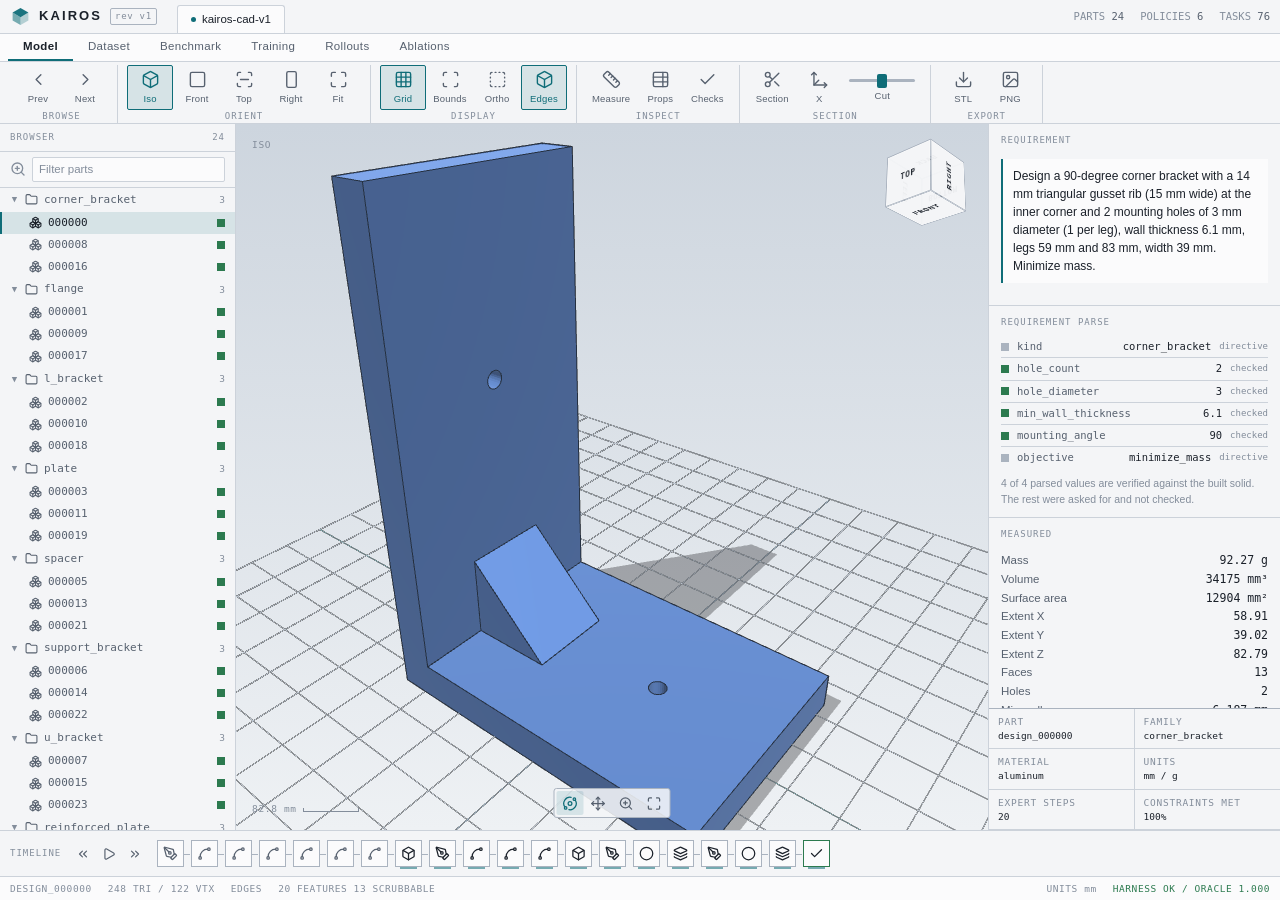
==== docs/index.html @ 8eaaf974 "feat(station): remember the camera per part Comparing two designs means going back and forth between" ====
<!doctype html>
<html lang="en">
<head>
<meta charset="utf-8">
<meta name="viewport" content="width=device-width, initial-scale=1">
<title>KAIROS Review Station</title>
<style>/* KAIROS review station.
 *
 * Modelled on a parametric CAD workstation, because the subject is one. The
 * layout conventions are functional rather than stylistic: an application bar,
 * a ribbon of icon commands grouped under labels, a browser tree, a canvas
 * carrying a ViewCube and a navigation bar, and a feature timeline along the
 * bottom.
 *
 * The timeline is the load-bearing borrowing. In a parametric CAD tool it is
 * the ordered feature history that produced the solid; here the expert
 * trajectory is exactly that, so each recorded action becomes a node.
 *
 * Dark is primary (a viewport is dark), but both themes are defined at token
 * level so the page holds on either host ground.
 */

:root {
  --ground: #e8eaee;
  --chrome: #f4f5f7;
  --chrome-2: #fbfbfc;
  --sunken: #dfe2e7;
  --viewport-top: #cdd5de;
  --viewport-bottom: #eef1f4;
  /* Grid tones live here so the renderer can read them per theme. Dark lines
     on a light ground read as heavy black; these sit at matched contrast. */
  --grid-line: #b9c2cd;
  --grid-axis-x: #7fa8ad;
  --grid-axis-y: #8fa4b5;
  /* The part's ground shadow and model edges, read by the renderer. */
  --viewport-shadow: #2a3340;
  --viewport-edge: #253040;
  --rule: #ccd2da;
  --rule-strong: #aab3bf;
  --ink: #1b212a;
  --ink-muted: #57616f;
  --ink-faint: #838d9b;
  --accent: #0f6d78;
  /* The accent as a plain hex, for the renderer, which cannot read a var(). */
  --accent-solid: #0f6d78;
  --accent-soft: rgba(15, 109, 120, 0.13);
  --pass: #2c7a4f;
  --warn: #8f6115;
  --fail: #a5372f;

  --mono: ui-monospace, "SF Mono", SFMono-Regular, Menlo, Consolas, monospace;
  --sans: -apple-system, BlinkMacSystemFont, "Segoe UI", Roboto, sans-serif;

  --appbar: 34px;
  --tabs: 28px;
  --ribbon: 62px;
  --browser: 236px;
  --inspector: 292px;
  --timeline: 46px;
  --status: 24px;
}

@media (prefers-color-scheme: dark) {
  :root:not([data-theme="light"]) {
    --ground: #10141a;
    --chrome: #191f27;
    --chrome-2: #212832;
    --sunken: #12171d;
    --viewport-top: #2b333e;
    --viewport-bottom: #12171d;
    --grid-line: #29313c;
    --grid-axis-x: #4d6b70;
    --grid-axis-y: #425666;
    --viewport-shadow: #05070a;
    --viewport-edge: #0d1218;
    --rule: #2a323d;
    --rule-strong: #3a4552;
    --ink: #e3e8ef;
    --ink-muted: #8b96a5;
    --ink-faint: #626d7c;
    --accent: #46c2cd;
    --accent-solid: #46c2cd;
    --accent-soft: rgba(70, 194, 205, 0.15);
    --pass: #5cbd8a;
    --warn: #dba546;
    --fail: #e07068;
  }
}

:root[data-theme="dark"] {
  --ground: #10141a;
  --chrome: #191f27;
  --chrome-2: #212832;
  --sunken: #12171d;
  --viewport-top: #2b333e;
  --viewport-bottom: #12171d;
  --grid-line: #29313c;
  --grid-axis-x: #4d6b70;
  --grid-axis-y: #425666;
  --viewport-shadow: #05070a;
  --viewport-edge: #0d1218;
  --rule: #2a323d;
  --rule-strong: #3a4552;
  --ink: #e3e8ef;
  --ink-muted: #8b96a5;
  --ink-faint: #626d7c;
  --accent: #46c2cd;
  --accent-solid: #46c2cd;
  --accent-soft: rgba(70, 194, 205, 0.15);
  --pass: #5cbd8a;
  --warn: #dba546;
  --fail: #e07068;
}

/* Motion is used for state changes only, and a viewer who has asked for less
   of it should get none. */
@media (prefers-reduced-motion: reduce) {
  *, *::before, *::after {
    animation-duration: 0.001ms !important;
    animation-iteration-count: 1 !important;
    transition-duration: 0.001ms !important;
    scroll-behavior: auto !important;
  }
}

* { box-sizing: border-box; }
html, body { height: 100%; }

body {
  margin: 0;
  background: var(--ground);
  color: var(--ink);
  font: 12.5px/1.45 var(--sans);
  -webkit-font-smoothing: antialiased;
  overflow: hidden;
}

/* Lucide's own drawing conventions: 24-unit grid, 2px stroke, round joins.
   Applied here rather than per-glyph so a symbol inherits the surrounding
   colour and every icon in the sprite reads as one family. */
svg.icon {
  width: 16px; height: 16px; flex: none;
  fill: none; stroke: currentColor;
  stroke-width: 2; stroke-linecap: round; stroke-linejoin: round;
}
.cmd svg.icon { width: 19px; height: 19px; stroke-width: 1.75; }
.tl-node svg.icon { width: 15px; height: 15px; }
.leaf svg.icon, .node svg.icon { width: 13px; height: 13px; stroke-width: 2; }
.navbar svg.icon { width: 15px; height: 15px; }

.label {
  font-family: var(--mono);
  font-size: 9px;
  letter-spacing: 0.11em;
  text-transform: uppercase;
  color: var(--ink-faint);
}

/* ------------------------------------------------------------------ shell */

.shell {
  display: grid;
  grid-template-rows: var(--appbar) var(--tabs) var(--ribbon) 1fr var(--timeline) var(--status);
  grid-template-columns: var(--browser) 1fr var(--inspector);
  grid-template-areas:
    "appbar   appbar   appbar"
    "tabs     tabs     tabs"
    "ribbon   ribbon   ribbon"
    "browser  canvas   inspector"
    "timeline timeline timeline"
    "status   status   status";
  height: 100vh;
}

/* A data workspace has no browser, inspector or timeline, so it gets the whole
   window rather than the middle column of a layout built for a part. */
.shell.sheet-mode {
  grid-template-columns: 1fr;
  grid-template-rows: var(--appbar) var(--tabs) var(--ribbon) 1fr var(--status);
  grid-template-areas:
    "appbar"
    "tabs"
    "ribbon"
    "canvas"
    "status";
}

/* ------------------------------------------------------------------ app bar */

.appbar {
  grid-area: appbar;
  display: flex;
  align-items: center;
  gap: 14px;
  padding: 0 10px;
  background: var(--chrome);
  border-bottom: 1px solid var(--rule);
}

.brand { display: flex; align-items: center; gap: 8px; }
.brand .mark-svg { width: 21px; height: 21px; color: var(--accent); }
.brand .wordmark {
  font-weight: 680;
  font-size: 13px;
  letter-spacing: 0.16em;
  color: var(--ink);
}
.brand .rev {
  font-family: var(--mono);
  font-size: 9px;
  letter-spacing: 0.08em;
  color: var(--ink-faint);
  border: 1px solid var(--rule-strong);
  border-radius: 2px;
  padding: 1px 4px;
}

/* Document tabs, the way a CAD app lists open documents. */
.doctabs { display: flex; align-items: flex-end; height: 100%; margin-left: 6px; }
.doctab {
  display: flex; align-items: center; gap: 6px;
  height: calc(100% - 5px);
  padding: 0 13px;
  border: 1px solid var(--rule);
  border-bottom: 0;
  border-radius: 3px 3px 0 0;
  background: var(--chrome-2);
  color: var(--ink);
  font-size: 11.5px;
}
.doctab .dot { width: 5px; height: 5px; border-radius: 50%; background: var(--accent); }

.appbar .spacer { margin-left: auto; }
.appbar .readouts { display: flex; gap: 16px; font-family: var(--mono); font-size: 10.5px; color: var(--ink-faint); }
.appbar .readouts b { color: var(--ink-muted); font-weight: 500; }

/* ------------------------------------------------------------------ workspace tabs */

.workspaces {
  grid-area: tabs;
  display: flex;
  align-items: stretch;
  gap: 0;
  padding: 0 8px;
  background: var(--chrome-2);
  border-bottom: 1px solid var(--rule);
}
.workspaces button {
  font: inherit;
  font-size: 11.5px;
  letter-spacing: 0.03em;
  background: none;
  border: 0;
  border-bottom: 2px solid transparent;
  color: var(--ink-muted);
  padding: 0 15px;
  cursor: pointer;
}
.workspaces button:hover { color: var(--ink); }
.workspaces button[aria-selected="true"] { color: var(--ink); border-bottom-color: var(--accent); font-weight: 600; }
.workspaces button:focus-visible { outline: 2px solid var(--accent); outline-offset: -3px; }

/* ------------------------------------------------------------------ ribbon */

.ribbon {
  grid-area: ribbon;
  display: flex;
  align-items: stretch;
  gap: 0;
  padding: 3px 6px 0;
  background: var(--chrome);
  border-bottom: 1px solid var(--rule);
  overflow-x: auto;
}

/* Commands sit above a group label, with a hairline between groups. That is
   the arrangement the whole ribbon idiom rests on. */
.group {
  display: flex;
  flex-direction: column;
  align-items: center;
  padding: 0 9px;
  border-right: 1px solid var(--rule);
}
.group:last-child { border-right: 0; }
/* .group sets display:flex, which beats the user-agent [hidden]{display:none}.
   Without this the hidden groups from every other workspace stay on screen. */
.group[hidden] { display: none; }
.group .commands { display: flex; gap: 1px; flex: 1; align-items: center; }
.group > .label { padding-bottom: 3px; }

.cmd {
  display: flex;
  flex-direction: column;
  align-items: center;
  gap: 3px;
  min-width: 46px;
  padding: 4px 5px 3px;
  background: none;
  border: 1px solid transparent;
  border-radius: 2px;
  color: var(--ink-muted);
  font: inherit;
  font-size: 9.5px;
  letter-spacing: 0.02em;
  cursor: pointer;
}
.cmd:hover { background: var(--chrome-2); border-color: var(--rule); color: var(--ink); }
.cmd[aria-pressed="true"] { background: var(--accent-soft); border-color: var(--accent); color: var(--accent); }
.cmd:focus-visible { outline: 2px solid var(--accent); outline-offset: 1px; }

/* A slider reads as a control, not a command, so it drops the button chrome. */
.cmd.slider { min-width: 74px; cursor: default; }
.cmd.slider input[type="range"] {
  width: 66px; height: 3px; margin: 6px 0 4px;
  -webkit-appearance: none; appearance: none;
  background: var(--rule-strong); border-radius: 2px; cursor: ew-resize;
}
.cmd.slider input[type="range"]::-webkit-slider-thumb {
  -webkit-appearance: none; appearance: none;
  width: 10px; height: 14px; border-radius: 2px;
  background: var(--accent); border: 0; cursor: ew-resize;
}
.cmd.slider input[type="range"]::-moz-range-thumb {
  width: 10px; height: 14px; border-radius: 2px;
  background: var(--accent); border: 0; cursor: ew-resize;
}
.cmd.slider input:focus-visible { outline: 2px solid var(--accent); outline-offset: 2px; }

/* ------------------------------------------------------------------ browser */

.browser {
  grid-area: browser;
  background: var(--chrome);
  border-right: 1px solid var(--rule);
  overflow-y: auto;
  font-size: 12px;
}
.browser-head {
  position: sticky; top: 0;
  display: flex; align-items: center; justify-content: space-between;
  padding: 7px 10px;
  background: var(--chrome);
  border-bottom: 1px solid var(--rule);
}

.browser-search {
  display: flex; align-items: center; gap: 6px;
  padding: 5px 10px;
  border-bottom: 1px solid var(--rule);
  color: var(--ink-faint);
}
.browser-search input {
  flex: 1; min-width: 0;
  background: var(--chrome-2);
  border: 1px solid var(--rule);
  border-radius: 2px;
  color: var(--ink);
  font: inherit; font-size: 11.5px;
  padding: 3px 6px;
}
.browser-search input:focus-visible { outline: 2px solid var(--accent); outline-offset: -1px; }
.browser-search input::placeholder { color: var(--ink-faint); }
.family[hidden], .leaf[hidden] { display: none; }

.node {
  display: flex; align-items: center; gap: 6px;
  padding: 4px 10px;
  color: var(--ink-muted);
  cursor: pointer;
  user-select: none;
  width: 100%;
  background: none; border: 0; font: inherit; text-align: left;
}
.node:hover { background: var(--chrome-2); color: var(--ink); }
.node:focus-visible { outline: 2px solid var(--accent); outline-offset: -2px; }
.node .twisty { width: 9px; color: var(--ink-faint); font-size: 9px; flex: none; text-align: center; }
.node .count { margin-left: auto; font-family: var(--mono); font-size: 9.5px; color: var(--ink-faint); }
.node.group-node { font-family: var(--mono); font-size: 11px; }

.leaf {
  display: flex; align-items: center; gap: 6px;
  width: 100%;
  padding: 3px 10px 3px 27px;
  background: none; border: 0; border-left: 2px solid transparent;
  color: var(--ink-muted); font: inherit; font-size: 11.5px;
  cursor: pointer; text-align: left;
}
.leaf:hover { background: var(--chrome-2); color: var(--ink); }
.leaf[aria-current="true"] {
  background: var(--accent-soft); border-left-color: var(--accent); color: var(--ink);
}
.leaf:focus-visible { outline: 2px solid var(--accent); outline-offset: -2px; }
.leaf .name { font-family: var(--mono); font-size: 11px; }
/* A status square, not an eye. An eye in a CAD browser is a visibility toggle,
   and this one only ever reported whether the constraints were met -- an
   affordance for a control that does not exist. The square matches the flags
   in the constraint report, which is where the same fact is spelled out. */
.leaf .flag {
  margin-left: auto; flex: none;
  width: 8px; height: 8px; background: var(--ink-faint);
}
.leaf .flag.pass { background: var(--pass); }
.leaf .flag.warn { background: var(--warn); }

/* ------------------------------------------------------------------ canvas */

.canvas {
  grid-area: canvas;
  position: relative;
  overflow: hidden;
  /* A vertical gradient ground, which is what makes a CAD viewport read as a
     room rather than a void. The renderer paints the same gradient. */
  background: linear-gradient(var(--viewport-top), var(--viewport-bottom));
}
.canvas canvas { display: block; width: 100%; height: 100%; cursor: grab; touch-action: none; }
.canvas canvas:active { cursor: grabbing; }

/* ViewCube: a real CSS 3D cube driven by the camera, clickable per face. */
.viewcube-wrap {
  position: absolute; top: 14px; right: 16px;
  width: 92px; height: 92px;
  perspective: 500px;
}
.viewcube {
  position: absolute; inset: 0;
  transform-style: preserve-3d;
  transition: transform 180ms ease-out;
}
@media (prefers-reduced-motion: reduce) { .viewcube { transition: none; } }
.viewcube button {
  position: absolute;
  left: 50%; top: 50%;
  width: 56px; height: 56px;
  margin: -28px 0 0 -28px;
  /* Opaque: a translucent cube reads as haze against the shaded part behind it,
     and the whole point is that it stays legible over any geometry. */
  background: var(--chrome);
  border: 1px solid var(--rule-strong);
  box-shadow: inset 0 0 0 1px color-mix(in srgb, var(--chrome-2) 60%, transparent);
  color: var(--ink);
  font-family: var(--mono);
  font-size: 9.5px;
  font-weight: 600;
  letter-spacing: 0.06em;
  cursor: pointer;
  opacity: 0.96;
}
.viewcube button:hover { background: var(--accent-soft); color: var(--accent); border-color: var(--accent); }
.viewcube button:focus-visible { outline: 2px solid var(--accent); }
.cube-f { transform: translateZ(28px); }
.cube-b { transform: rotateY(180deg) translateZ(28px); }
.cube-r { transform: rotateY(90deg) translateZ(28px); }
.cube-l { transform: rotateY(-90deg) translateZ(28px); }
.cube-u { transform: rotateX(90deg) translateZ(28px); }
.cube-d { transform: rotateX(-90deg) translateZ(28px); }

/* Navigation bar, bottom-centre of the canvas as in a CAD tool. */
.navbar {
  position: absolute; bottom: 12px; left: 50%;
  transform: translateX(-50%);
  display: flex; gap: 1px;
  background: color-mix(in srgb, var(--chrome) 88%, transparent);
  border: 1px solid var(--rule-strong);
  border-radius: 3px;
  padding: 2px;
}
.navbar button {
  display: flex; align-items: center; justify-content: center;
  width: 27px; height: 24px;
  background: none; border: 0; border-radius: 2px;
  color: var(--ink-muted); cursor: pointer;
}
.navbar button:hover { background: var(--accent-soft); color: var(--accent); }
.navbar button[aria-pressed="true"] { color: var(--accent); background: var(--accent-soft); }
.navbar button:focus-visible { outline: 2px solid var(--accent); outline-offset: -1px; }

.hud {
  position: absolute; pointer-events: none;
  font-family: var(--mono); font-size: 9.5px;
  letter-spacing: 0.07em; color: var(--ink-faint);
}
.hud.tl { top: 14px; left: 16px; }
.hud.bl { bottom: 14px; left: 16px; display: flex; align-items: center; gap: 7px; }
.scalebar .bar { display: inline-block; width: 56px; height: 4px;
  border: 1px solid var(--ink-faint); border-top: 0; vertical-align: middle; }

.viewer-error {
  position: absolute; inset: auto 16px 46px 16px;
  background: var(--chrome); border: 1px solid var(--fail); border-left-width: 2px;
  padding: 8px 11px; font-size: 11.5px; color: var(--ink);
}

/* ------------------------------------------------------------------ inspector */

.inspector {
  grid-area: inspector;
  background: var(--chrome);
  border-left: 1px solid var(--rule);
  overflow-y: auto;
  display: flex; flex-direction: column;
}
.panel { border-bottom: 1px solid var(--rule); padding: 10px 12px; }
.panel > .label { display: block; margin-bottom: 7px; }

.requirement {
  font-size: 12px; line-height: 1.5; color: var(--ink);
  background: var(--chrome-2);
  border-left: 2px solid var(--accent);
  padding: 8px 10px;
}

.props { display: grid; grid-template-columns: 1fr auto; gap: 2px 10px; font-size: 11.5px; }
.props dt { color: var(--ink-muted); }
.props dd { margin: 0; font-family: var(--mono); font-variant-numeric: tabular-nums;
  text-align: right; color: var(--ink); }

.check {
  display: grid; grid-template-columns: 8px 1fr; gap: 7px;
  padding: 5px 0; border-top: 1px solid var(--rule); font-size: 11px;
}
.check:first-of-type { border-top: 0; }
.check .flag { width: 8px; height: 8px; margin-top: 3px; background: var(--ink-faint); }
.check .flag.satisfied { background: var(--pass); }
.check .flag.violated { background: var(--fail); }
.check .flag.unmeasured { background: var(--warn); }
.check .kind { font-family: var(--mono); font-size: 10.5px; color: var(--ink); }
.check .detail { color: var(--ink-muted); font-size: 10.5px; margin-top: 1px; }

/* Pinned to the foot of the inspector. A drawing's title block is the one
   block that identifies the sheet, and on a laptop the inspector scrolls far
   enough to push it off; sticky keeps it where a title block belongs. */
.titleblock {
  margin-top: auto; flex: none;
  position: sticky; bottom: 0; z-index: 1;
  background: var(--chrome);
  border-top: 1px solid var(--rule-strong);
  display: grid; grid-template-columns: 1fr 1fr;
  font-family: var(--mono); font-size: 9.5px;
}
.titleblock div { padding: 6px 9px; border-right: 1px solid var(--rule); border-bottom: 1px solid var(--rule); }
.titleblock div:nth-child(2n) { border-right: 0; }
.titleblock .k { color: var(--ink-faint); letter-spacing: 0.08em; display: block; }
.titleblock .v { color: var(--ink); font-variant-numeric: tabular-nums; }

/* ------------------------------------------------------------------ funnel */

.funnel { border: 1px solid var(--rule); background: var(--chrome); padding: 12px 13px; }
.fhead, .frow {
  display: grid; grid-template-columns: 118px repeat(7, minmax(0, 1fr));
  gap: 6px; align-items: end;
}
.fhead { margin-bottom: 6px; }
.fname {
  font-family: var(--mono); font-size: 8.5px; letter-spacing: 0.05em;
  color: var(--ink-faint); text-transform: uppercase; line-height: 1.2;
}
.fpolicy { font-family: var(--mono); font-size: 11px; color: var(--ink); align-self: center; }
/* Height carries the rate; the number is there because a reader comparing two
   policies needs the value, not an impression of it. */
.fbar {
  position: relative; display: flex; align-items: flex-end; justify-content: center;
  height: 58px; background: var(--sunken); border-radius: 1px;
}
.fbar i {
  position: absolute; left: 0; right: 0; bottom: 0;
  background: var(--accent); opacity: 0.82; border-radius: 1px;
}
.fbar b {
  position: relative; font-family: var(--mono); font-size: 9.5px;
  font-weight: 500; color: var(--ink); padding-bottom: 3px;
  text-shadow: 0 1px 2px var(--sunken);
}
.fbar.wall { outline: 1px solid var(--warn); outline-offset: 1px; }
.fwall {
  font-family: var(--mono); font-size: 9.5px; color: var(--ink-faint);
  margin: 3px 0 11px 124px;
}
.fwall strong { color: var(--warn); font-weight: 500; }

td.stacked { line-height: 1.25; }
td .sub { display: block; font-size: 9.5px; color: var(--ink-faint); }
td.wide-gap { color: var(--warn); }
td.sep-yes { color: var(--pass); }
td.sep-no { color: var(--ink-faint); }

/* `.bar` is scoped to .scalebar, so a bare one in a table has no styles and
   no height: it renders as nothing at all. This has its own name. */
.sharebar {
  display: block; height: 7px; min-width: 2px;
  background: var(--accent); opacity: 0.7; border-radius: 1px;
}

/* --------------------------------------------------------------- histogram */

.histogram {
  display: flex; align-items: flex-end; gap: 2px; height: 150px;
  border: 1px solid var(--rule); border-bottom-width: 2px;
  background: var(--chrome); padding: 8px 9px 0;
}
.histogram .hbar { flex: 1; display: flex; align-items: flex-end; height: 100%; }
.histogram .hbar i { width: 100%; background: var(--accent); opacity: 0.7; border-radius: 1px 1px 0 0; }
.haxis {
  display: flex; justify-content: space-between; margin-top: 5px;
  font-family: var(--mono); font-size: 9.5px; color: var(--ink-faint);
}

/* ------------------------------------------------------ failure taxonomy */

.fail-row { border: 1px solid var(--rule); background: var(--chrome); padding: 9px 11px; margin-bottom: 9px; }
.fail-head { display: flex; align-items: baseline; gap: 10px; flex-wrap: wrap; }
.fail-head .name { font-family: var(--mono); font-size: 12px; color: var(--ink); }
.fail-head .counts { font-family: var(--mono); font-size: 10px; color: var(--ink-faint); margin-left: auto; }

/* Segments sized by share, so the bar reads as a composition rather than a
   ranking. Tones step through one hue: these are parts of one quantity, not
   categories that need telling apart by colour. */
.fail-bar { display: flex; gap: 1px; height: 15px; margin: 8px 0 7px; }
.fail-bar .seg {
  min-width: 2px; border-radius: 1px;
  background: color-mix(in srgb, var(--fail) calc(88% - var(--tone) * 11%), var(--sunken));
}
.fail-bar .seg.tail { background: var(--rule-strong); }

.fail-legend { display: flex; flex-wrap: wrap; gap: 3px 14px; font-family: var(--mono); font-size: 9.5px; color: var(--ink-faint); }
.fail-legend .key { display: flex; align-items: center; gap: 5px; }
.fail-legend .key b { color: var(--ink-muted); font-weight: 500; }
.fail-legend i {
  width: 8px; height: 8px; flex: none;
  background: color-mix(in srgb, var(--fail) calc(88% - var(--tone) * 11%), var(--sunken));
}
.fail-legend i.tail { background: var(--rule-strong); }

/* ----------------------------------------------------------- task matrix */

.matrix { border: 1px solid var(--rule); background: var(--chrome); padding: 12px 13px; }
.matrix-grid {
  display: grid; grid-template-columns: auto minmax(0, 1fr);
  align-items: center; gap: 3px 12px;
}
.mrow-name {
  display: flex; align-items: baseline; gap: 8px;
  font-family: var(--mono); font-size: 11px; color: var(--ink); white-space: nowrap;
}
.mrow-count { color: var(--ink-faint); font-size: 9.5px; }
.mrow {
  display: grid; grid-template-columns: repeat(var(--cols), minmax(0, 1fr));
  gap: 1px; height: 17px;
}
/* One shade per milestone count, mixed over the sunken ground so a cell reads
   as a fraction of the whole rather than as a colour of its own. */
.mcell {
  background: color-mix(in srgb, var(--pass) calc(var(--fill) * 100%), var(--sunken));
  border-radius: 1px;
}
.mcell.absent { background: repeating-linear-gradient(45deg, var(--sunken), var(--sunken) 2px, var(--chrome-2) 2px, var(--chrome-2) 4px); }
.mcell.band { box-shadow: inset 2px 0 0 var(--rule-strong); }

.mbands {
  display: grid; grid-template-columns: repeat(var(--cols), minmax(0, 1fr));
  gap: 1px; margin-bottom: 2px;
}
.mband {
  font-family: var(--mono); font-size: 9px; letter-spacing: 0.06em;
  color: var(--ink-faint); text-transform: uppercase;
  border-bottom: 1px solid var(--rule-strong);
  padding-bottom: 2px; overflow: hidden; white-space: nowrap;
}
.mband + .mband { border-left: 1px solid var(--rule-strong); padding-left: 4px; }

.matrix-legend {
  display: flex; align-items: center; gap: 5px; margin-top: 10px;
  font-family: var(--mono); font-size: 9.5px; color: var(--ink-faint);
}
.matrix-legend .swatch {
  width: 13px; height: 11px; border-radius: 1px;
  background: color-mix(in srgb, var(--pass) calc(var(--fill) * 100%), var(--sunken));
}
.matrix-legend .spacer { margin-left: auto; }

/* --------------------------------------------------- requirement parse */

.parse-row {
  display: grid;
  grid-template-columns: 8px minmax(0, 1fr) auto auto;
  align-items: center; gap: 8px;
  padding: 3px 0;
  font-family: var(--mono); font-size: 10.5px;
}
.parse-row + .parse-row { border-top: 1px solid var(--rule); }
.parse-row .flag { width: 8px; height: 8px; background: var(--ink-faint); }
.parse-row .flag.pass { background: var(--pass); }
.parse-row .flag.warn { background: var(--warn); }
.parse-row .flag.directive { background: var(--rule-strong); }
.parse-row .pkey { color: var(--ink-muted); overflow: hidden; text-overflow: ellipsis; white-space: nowrap; }
.parse-row .pval { color: var(--ink); font-variant-numeric: tabular-nums; }
.parse-row .pnote { color: var(--ink-faint); font-size: 9px; text-align: right; white-space: nowrap; }
.parse-note { margin: 8px 0 0; font-size: 10.5px; color: var(--ink-faint); line-height: 1.45; }

/* --------------------------------------------------------------- rollouts */

.rollout-meta {
  display: grid; grid-template-columns: repeat(auto-fit, minmax(150px, 1fr));
  gap: 1px; background: var(--rule); border: 1px solid var(--rule);
  font-family: var(--mono); font-size: 10px; margin-bottom: 10px;
}
.rollout-meta div { background: var(--chrome); padding: 7px 10px; }
.rollout-meta .k { color: var(--ink-faint); letter-spacing: 0.08em; display: block; }
.rollout-meta .v { color: var(--ink); }
.requirement-line {
  margin: 0 0 16px; color: var(--ink-muted); font-size: 12px; max-width: 92ch;
  border-left: 2px solid var(--accent); padding-left: 10px;
}

.track { border: 1px solid var(--rule); background: var(--chrome); padding: 9px 11px; margin-bottom: 9px; }
.track-head { display: flex; align-items: baseline; gap: 10px; }
.track-head .name { font-family: var(--mono); font-size: 12px; color: var(--ink); }
.track-head .score {
  font-family: var(--mono); font-size: 12px; color: var(--ink-muted);
  font-variant-numeric: tabular-nums; margin-left: auto;
}

/* One cell per action. The strip is the episode, and a jammed policy reads as
   a solid run of rejected cells -- which is the thing no aggregate shows. */
.strip {
  display: grid;
  grid-template-columns: repeat(var(--slots), minmax(0, 1fr));
  gap: 1px; margin: 7px 0 6px; height: 15px;
  align-items: stretch;
}
/* Height carries the same signal as the colour, so accepted and rejected stay
   apart for a reader who cannot separate the two hues. */
.strip .cell { background: var(--rule-strong); border-radius: 1px; }
.strip .cell.ok { background: var(--pass); }
.strip .cell.bad { background: var(--fail); align-self: end; height: 55%; }
.strip .cell.unknown { background: var(--rule-strong); align-self: center; height: 25%; }

.track-foot {
  display: flex; flex-wrap: wrap; gap: 4px 16px;
  font-family: var(--mono); font-size: 10px; color: var(--ink-faint);
}
.track-foot .warn-text { color: var(--warn); }
/* The refusal takes its own line: it is a sentence, not a statistic, and
   wrapping it into the row of counts makes both harder to read. */
.track-foot .why { flex-basis: 100%; color: var(--ink-muted); }

/* The two solids side by side: what the expert built, and what the selected
   policy built from the same requirement. Same size and same camera, or the
   comparison is between two framings rather than two parts. */
.rollout-compare {
  display: grid; grid-template-columns: repeat(auto-fit, minmax(280px, 1fr));
  gap: 14px; margin-bottom: 16px;
}
.rollout-compare figure { margin: 0; border: 1px solid var(--rule); background: var(--chrome); }
.rollout-compare figcaption {
  display: flex; align-items: baseline; gap: 8px;
  padding: 6px 10px; border-bottom: 1px solid var(--rule);
  font-family: var(--mono); font-size: 10px; color: var(--ink-faint);
}
.rollout-compare canvas {
  display: block; width: 100%; height: 240px;
  background: linear-gradient(var(--viewport-top), var(--viewport-bottom));
}

.track { cursor: pointer; }
.track[aria-current="true"] { border-color: var(--accent); }

/* Measurement readout: sits on the canvas at the midpoint of the span, the
   way a dimension is labelled on a drawing. */
.dim {
  position: absolute;
  transform: translate(-50%, -50%);
  padding: 2px 7px;
  background: var(--chrome);
  border: 1px solid var(--accent);
  color: var(--ink);
  font-family: var(--mono);
  font-size: 11px;
  white-space: nowrap;
  pointer-events: none;
}
.canvas.measuring { cursor: crosshair; }

/* ------------------------------------------------------------------ timeline */

.timeline {
  grid-area: timeline;
  display: flex; align-items: center; gap: 10px;
  padding: 0 10px;
  background: var(--chrome);
  border-top: 1px solid var(--rule);
  overflow-x: auto;
}
.timeline .label { flex: none; }
.timeline-track { display: flex; align-items: center; gap: 0; }

/* Nodes butt against a connecting rule, as a feature history does. */
.tl-node {
  position: relative;
  display: flex; align-items: center; justify-content: center;
  width: 27px; height: 27px;
  background: var(--chrome-2);
  border: 1px solid var(--rule-strong);
  color: var(--ink-muted);
  cursor: pointer;
  margin-right: 7px;
}
.tl-node::after {
  content: ""; position: absolute; left: 100%; top: 50%;
  width: 7px; height: 1px; background: var(--rule-strong);
}
.tl-node:last-child { margin-right: 0; }
.tl-node:last-child::after { display: none; }
.tl-node:hover { border-color: var(--accent); color: var(--accent); }
.tl-node[aria-current="true"] { border-color: var(--accent); color: var(--accent); background: var(--accent-soft); }
.tl-node:focus-visible { outline: 2px solid var(--accent); outline-offset: 1px; }
.tl-node.terminal { border-color: var(--pass); color: var(--pass); }

/* A node whose geometry was exported can be rolled back to. The rest are
 * sketch-level features that change no solid, so there is nothing to show;
 * the underline says which is which before you click. */
.tl-node.built { color: var(--ink); }
.tl-node.built::before {
  content: ""; position: absolute; left: 4px; right: 4px; bottom: -3px;
  height: 2px; background: var(--accent); opacity: 0.55;
}
.tl-node.built[aria-current="true"]::before { opacity: 1; }

/* Everything after the rollback point is dimmed, the way a suppressed tail of
 * a feature history reads. */
.tl-node.rolled { opacity: 0.34; }

.tl-transport { display: flex; align-items: center; gap: 2px; flex: none; }
.tl-button {
  display: flex; align-items: center; justify-content: center;
  width: 24px; height: 24px;
  background: none; border: 1px solid transparent;
  color: var(--ink-muted); cursor: pointer;
}
.tl-button:hover { border-color: var(--rule-strong); color: var(--ink); }
.tl-button[aria-pressed="true"] { color: var(--accent); border-color: var(--accent); }
.tl-button:focus-visible { outline: 2px solid var(--accent); outline-offset: 1px; }
.tl-button svg.icon { width: 14px; height: 14px; }

.timeline .empty-track { color: var(--ink-faint); font-size: 11px; font-style: italic; }

/* ------------------------------------------------------------------ status */

.statusbar {
  grid-area: status;
  display: flex; align-items: center; gap: 16px;
  padding: 0 10px;
  background: var(--chrome-2);
  border-top: 1px solid var(--rule);
  font-family: var(--mono); font-size: 9.5px;
  letter-spacing: 0.06em; color: var(--ink-faint);
}
.statusbar .ok { color: var(--pass); }
.statusbar .bad { color: var(--warn); }
.statusbar .spacer { margin-left: auto; }

/* Keyboard reference, over the whole shell so it reads as modal. */
.keymap {
  position: fixed; inset: 0; z-index: 20;
  display: flex; align-items: center; justify-content: center;
  background: color-mix(in srgb, var(--ground) 72%, transparent);
}
.keymap[hidden] { display: none; }
.keymap-panel {
  background: var(--chrome);
  border: 1px solid var(--rule-strong);
  border-radius: 3px;
  min-width: 300px;
  box-shadow: 0 12px 32px rgba(0, 0, 0, 0.28);
}
.keymap-head {
  display: flex; align-items: center; justify-content: space-between;
  padding: 9px 12px; border-bottom: 1px solid var(--rule);
}
.keymap-head button {
  background: none; border: 0; color: var(--ink-muted);
  font-size: 16px; line-height: 1; cursor: pointer; padding: 0 2px;
}
.keymap-head button:hover { color: var(--ink); }
.keymap dl {
  display: grid; grid-template-columns: auto 1fr;
  gap: 5px 14px; margin: 0; padding: 12px;
  font-size: 12px;
}
.keymap dt {
  font-family: var(--mono); font-size: 11px; color: var(--accent);
  white-space: nowrap;
}
.keymap dd { margin: 0; color: var(--ink-muted); }

#status-keys { cursor: help; }

/* ------------------------------------------------------------------ sheets */

.sheet {
  grid-area: canvas;
  background: var(--ground);
  overflow-y: auto;
  padding: 20px 24px 36px;
  /* A dashboard is scanned, not read down a column. Sections pair up as soon
     as there is room for two that are still wide enough to hold a table. */
  display: grid;
  grid-template-columns: repeat(auto-fit, minmax(540px, 1fr));
  gap: 24px 26px;
  align-content: start;
}
/* Wide tables and anything that heads a workspace take the full width. */
.sheet > section.span { grid-column: 1 / -1; }
.sheet[hidden], .canvas[hidden], .browser[hidden], .inspector[hidden], .timeline[hidden] { display: none; }

.sheet h2 { font-size: 14px; font-weight: 620; margin: 0 0 3px; letter-spacing: -0.005em; text-wrap: balance; }
.sheet .note { color: var(--ink-muted); font-size: 12px; margin: 0 0 14px; max-width: 70ch; line-height: 1.5; }
.sheet > section { min-width: 0; }

.statgrid {
  display: grid; grid-template-columns: repeat(auto-fit, minmax(140px, 1fr));
  gap: 1px; background: var(--rule); border: 1px solid var(--rule); margin-bottom: 18px;
}
.stat { background: var(--chrome); padding: 10px 12px; }
.stat .stat-value { font-family: var(--mono); font-size: 20px; line-height: 1.1;
  color: var(--ink); font-variant-numeric: tabular-nums; }
.stat .stat-value.good { color: var(--pass); }
.stat .label { margin-top: 4px; display: block; }
.stat .stat-sub { font-family: var(--mono); font-size: 10px; color: var(--ink-faint); margin-top: 2px; }

.tablewrap { overflow-x: auto; border: 1px solid var(--rule); background: var(--chrome); }
table { border-collapse: collapse; width: 100%; font-size: 11.5px; }
thead th {
  text-align: right; padding: 7px 11px;
  font-family: var(--mono); font-size: 9px; letter-spacing: 0.09em; text-transform: uppercase;
  color: var(--ink-faint); border-bottom: 1px solid var(--rule-strong); white-space: nowrap;
  background: var(--chrome-2);
}
thead th:first-child { text-align: left; }
tbody td { text-align: right; padding: 6px 11px; border-bottom: 1px solid var(--rule);
  font-variant-numeric: tabular-nums; }
tbody td:first-child { text-align: left; font-family: var(--mono); font-size: 11px; }
tbody tr:last-child td { border-bottom: 0; }
tbody tr.ceiling td { background: var(--accent-soft); }
tbody tr.ceiling td:first-child::after {
  content: "CEILING"; font-size: 8px; letter-spacing: 0.11em; color: var(--accent); margin-left: 7px;
}

.meter { display: block; height: 3px; background: var(--rule-strong); position: relative; }
.meter i { position: absolute; inset: 0 auto 0 0; background: var(--accent); }
.meter.muted i { background: var(--ink-faint); }

.verdict { font-family: var(--mono); font-size: 9.5px; letter-spacing: 0.07em; }
.verdict.yes { color: var(--pass); }
.verdict.no { color: var(--warn); }

/* Capped at the width the chart is actually drawn at (720 plus padding and
   border). Stretching the svg past that scales the type with the geometry, so
   the axis labels grow to headline size; letting the box grow past the drawing
   leaves a dead band inside the frame. Matching the two avoids both. */
.chart { border: 1px solid var(--rule); background: var(--chrome); padding: 13px; max-width: 748px; }
.chart svg { display: block; width: 100%; height: auto; overflow: visible; }
.chart .grid { stroke: var(--rule); stroke-width: 1; stroke-dasharray: 2 4; }
.chart .axis { stroke: var(--rule-strong); stroke-width: 1; }
.chart text { fill: var(--ink-faint); font-size: 10px; font-family: var(--mono); }

.legend { display: flex; gap: 14px; flex-wrap: wrap; font-family: var(--mono);
  font-size: 10.5px; color: var(--ink-muted); margin-top: 9px; }
.legend span { display: flex; align-items: center; gap: 6px; }
.legend i { width: 12px; height: 2px; display: inline-block; }

.callout {
  border: 1px solid var(--rule); border-left: 2px solid var(--warn);
  background: var(--chrome); padding: 10px 13px; font-size: 12px;
  color: var(--ink-muted); max-width: 74ch; line-height: 1.5; margin-top: 14px;
}
.callout strong { color: var(--ink); font-weight: 620; }

.empty { color: var(--ink-faint); font-style: italic; padding: 16px 0; font-size: 11.5px; }

@media (prefers-reduced-motion: reduce) { * { animation: none !important; transition: none !important; } }

@media (max-width: 1080px) {
  .shell {
    grid-template-columns: 1fr;
    grid-template-areas: "appbar" "tabs" "ribbon" "canvas" "timeline" "status";
  }
  .browser, .inspector { display: none; }
}


/* ------------------------------------------------------------------- print */

/* A review station gets printed and turned into PDFs. The screen layout is a
   full-height grid with three scrolling panes, none of which survives that:
   a printed page has one column and no viewport to scroll. */
@media print {
  /* Every theme state has to be named. The dark blocks are
     `:root:not([data-theme="light"])` and `:root[data-theme="dark"]`, both
     specificity 0,2,0, so a bare `:root` here loses to them and the page
     prints its screen palette onto paper. */
  :root,
  :root[data-theme="light"],
  :root[data-theme="dark"],
  :root:not([data-theme="light"]) {
    --ground: #fff; --chrome: #fff; --chrome-2: #fff; --sunken: #f2f2f2;
    --ink: #111; --ink-muted: #444; --ink-faint: #666;
    --rule: #ccc; --rule-strong: #999;
    --viewport-top: #f6f7f9; --viewport-bottom: #fff;
    --grid-line: #d8dce1; --grid-axis-x: #c2ced0; --grid-axis-y: #c8d0d8;
    --accent: #0f6d78; --accent-solid: #0f6d78;
    --accent-soft: rgba(15, 109, 120, 0.12);
    --pass: #2c7a4f; --warn: #8f6115; --fail: #a5372f;
  }
  body { overflow: visible; }
  html, body { height: auto; }

  .shell {
    display: block;
    height: auto;
  }
  /* Chrome that exists to operate the page, not to carry its content. */
  .ribbon, .workspaces, .navbar, .viewcube-wrap, .browser-search,
  .keymap, .timeline, .statusbar, .hud { display: none !important; }

  /* Every workspace prints, in order. On screen they are alternatives; on
     paper hiding four of them would print a fifth of the document. */
  .sheet[hidden], .canvas[hidden], .browser[hidden], .inspector[hidden] {
    display: block !important;
  }
  .sheet { display: block; overflow: visible; page-break-before: always; }
  .canvas { height: 460px; page-break-inside: avoid; }
  .browser, .inspector { overflow: visible; border: 0; }

  .track, .fail-row, .matrix, .funnel, .tablewrap, .chart, .rollout-compare {
    page-break-inside: avoid;
  }
  h2 { page-break-after: avoid; }
  a[href]::after { content: ""; }
}
</style>
</head>
<body>
<!-- Icon sprite.
     Glyphs from Lucide v1.30.0, ISC licensed, vendored so the page
     holds with no network. Full licence in licenses/lucide.txt.
     Regenerate with scripts/build_icons.py; do not edit by hand. -->
<svg width="0" height="0" style="position:absolute" aria-hidden="true">
  <defs>
  <symbol id="mark" viewBox="0 0 32 32">
    <g stroke="none">
      <path d="M4 10 L16 3 L28 10 L16 17 Z" fill="currentColor" opacity="0.95"/>
      <path d="M4 10 L16 17 L16 29 L4 22 Z" fill="currentColor" opacity="0.55"/>
      <path d="M28 10 L16 17 L16 29 L28 22 Z" fill="currentColor" opacity="0.28"/>
    </g>
  </symbol>
  <symbol id="i-ablate" viewBox="0 0 24 24">
    <path d="M14 2v6a2 2 0 0 0 .245.96l5.51 10.08A2 2 0 0 1 18 22H6a2 2 0 0 1-1.755-2.96l5.51-10.08A2 2 0 0 0 10 8V2" />
    <path d="M6.453 15h11.094" />
    <path d="M8.5 2h7" />
  </symbol>
  <symbol id="i-axis" viewBox="0 0 24 24">
    <path d="M5 3v16h16" />
    <path d="m5 19 6-6" />
    <path d="m2 6 3-3 3 3" />
    <path d="m18 16 3 3-3 3" />
  </symbol>
  <symbol id="i-body" viewBox="0 0 24 24">
    <path d="M2.97 12.92A2 2 0 0 0 2 14.63v3.24a2 2 0 0 0 .97 1.71l3 1.8a2 2 0 0 0 2.06 0L12 19v-5.5l-5-3-4.03 2.42Z" />
    <path d="m7 16.5-4.74-2.85" />
    <path d="m7 16.5 5-3" />
    <path d="M7 16.5v5.17" />
    <path d="M12 13.5V19l3.97 2.38a2 2 0 0 0 2.06 0l3-1.8a2 2 0 0 0 .97-1.71v-3.24a2 2 0 0 0-.97-1.71L17 10.5l-5 3Z" />
    <path d="m17 16.5-5-3" />
    <path d="m17 16.5 4.74-2.85" />
    <path d="M17 16.5v5.17" />
    <path d="M7.97 4.42A2 2 0 0 0 7 6.13v4.37l5 3 5-3V6.13a2 2 0 0 0-.97-1.71l-3-1.8a2 2 0 0 0-2.06 0l-3 1.8Z" />
    <path d="M12 8 7.26 5.15" />
    <path d="m12 8 4.74-2.85" />
    <path d="M12 13.5V8" />
  </symbol>
  <symbol id="i-bounds" viewBox="0 0 24 24">
    <path d="M3 7V5a2 2 0 0 1 2-2h2" />
    <path d="M17 3h2a2 2 0 0 1 2 2v2" />
    <path d="M21 17v2a2 2 0 0 1-2 2h-2" />
    <path d="M7 21H5a2 2 0 0 1-2-2v-2" />
  </symbol>
  <symbol id="i-chamfer" viewBox="0 0 24 24">
    <path d="M13.73 4a2 2 0 0 0-3.46 0l-8 14A2 2 0 0 0 4 21h16a2 2 0 0 0 1.73-3Z" />
  </symbol>
  <symbol id="i-circle" viewBox="0 0 24 24">
    <circle cx="12" cy="12" r="10" />
  </symbol>
  <symbol id="i-curve" viewBox="0 0 24 24">
    <path d="M3 3v16a2 2 0 0 0 2 2h16" />
    <path d="M7 16c.5-2 1.5-7 4-7 2 0 2 3 4 3 2.5 0 4.5-5 5-7" />
  </symbol>
  <symbol id="i-down" viewBox="0 0 24 24">
    <path d="m6 9 6 6 6-6" />
  </symbol>
  <symbol id="i-edges" viewBox="0 0 24 24">
    <path d="M21 8a2 2 0 0 0-1-1.73l-7-4a2 2 0 0 0-2 0l-7 4A2 2 0 0 0 3 8v8a2 2 0 0 0 1 1.73l7 4a2 2 0 0 0 2 0l7-4A2 2 0 0 0 21 16Z" />
    <path d="m3.3 7 8.7 5 8.7-5" />
    <path d="M12 22V12" />
  </symbol>
  <symbol id="i-export" viewBox="0 0 24 24">
    <path d="M12 15V3" />
    <path d="M21 15v4a2 2 0 0 1-2 2H5a2 2 0 0 1-2-2v-4" />
    <path d="m7 10 5 5 5-5" />
  </symbol>
  <symbol id="i-fillet" viewBox="0 0 24 24">
    <circle cx="19" cy="5" r="2" />
    <circle cx="5" cy="19" r="2" />
    <path d="M5 17A12 12 0 0 1 17 5" />
  </symbol>
  <symbol id="i-finish" viewBox="0 0 24 24">
    <path d="M20 6 9 17l-5-5" />
  </symbol>
  <symbol id="i-first" viewBox="0 0 24 24">
    <path d="m11 17-5-5 5-5" />
    <path d="m18 17-5-5 5-5" />
  </symbol>
  <symbol id="i-fit" viewBox="0 0 24 24">
    <path d="M8 3H5a2 2 0 0 0-2 2v3" />
    <path d="M21 8V5a2 2 0 0 0-2-2h-3" />
    <path d="M3 16v3a2 2 0 0 0 2 2h3" />
    <path d="M16 21h3a2 2 0 0 0 2-2v-3" />
  </symbol>
  <symbol id="i-folder" viewBox="0 0 24 24">
    <path d="M20 20a2 2 0 0 0 2-2V8a2 2 0 0 0-2-2h-7.9a2 2 0 0 1-1.69-.9L9.6 3.9A2 2 0 0 0 7.93 3H4a2 2 0 0 0-2 2v13a2 2 0 0 0 2 2Z" />
  </symbol>
  <symbol id="i-front" viewBox="0 0 24 24">
    <rect width="18" height="18" x="3" y="3" rx="2" />
  </symbol>
  <symbol id="i-grid" viewBox="0 0 24 24">
    <rect width="18" height="18" x="3" y="3" rx="2" />
    <path d="M3 9h18" />
    <path d="M3 15h18" />
    <path d="M9 3v18" />
    <path d="M15 3v18" />
  </symbol>
  <symbol id="i-image" viewBox="0 0 24 24">
    <rect width="18" height="18" x="3" y="3" rx="2" ry="2" />
    <circle cx="9" cy="9" r="2" />
    <path d="m21 15-3.086-3.086a2 2 0 0 0-2.828 0L6 21" />
  </symbol>
  <symbol id="i-intervals" viewBox="0 0 24 24">
    <circle cx="18" cy="18" r="3" />
    <circle cx="6" cy="6" r="3" />
    <path d="M13 6h3a2 2 0 0 1 2 2v7" />
    <path d="M11 18H8a2 2 0 0 1-2-2V9" />
  </symbol>
  <symbol id="i-iso" viewBox="0 0 24 24">
    <path d="M21 8a2 2 0 0 0-1-1.73l-7-4a2 2 0 0 0-2 0l-7 4A2 2 0 0 0 3 8v8a2 2 0 0 0 1 1.73l7 4a2 2 0 0 0 2 0l7-4A2 2 0 0 0 21 16Z" />
    <path d="m3.3 7 8.7 5 8.7-5" />
    <path d="M12 22V12" />
  </symbol>
  <symbol id="i-last" viewBox="0 0 24 24">
    <path d="m6 17 5-5-5-5" />
    <path d="m13 17 5-5-5-5" />
  </symbol>
  <symbol id="i-leaderboard" viewBox="0 0 24 24">
    <path d="M3 3v16a2 2 0 0 0 2 2h16" />
    <path d="m19 9-5 5-4-4-3 3" />
  </symbol>
  <symbol id="i-line" viewBox="0 0 24 24">
    <circle cx="19" cy="5" r="2" />
    <circle cx="5" cy="19" r="2" />
    <path d="M5 17A12 12 0 0 1 17 5" />
  </symbol>
  <symbol id="i-loss" viewBox="0 0 24 24">
    <path d="M16 17h6v-6" />
    <path d="m22 17-8.5-8.5-5 5L2 7" />
  </symbol>
  <symbol id="i-measure" viewBox="0 0 24 24">
    <path d="M21.3 15.3a2.4 2.4 0 0 1 0 3.4l-2.6 2.6a2.4 2.4 0 0 1-3.4 0L2.7 8.7a2.41 2.41 0 0 1 0-3.4l2.6-2.6a2.41 2.41 0 0 1 3.4 0Z" />
    <path d="m14.5 12.5 2-2" />
    <path d="m11.5 9.5 2-2" />
    <path d="m8.5 6.5 2-2" />
    <path d="m17.5 15.5 2-2" />
  </symbol>
  <symbol id="i-next" viewBox="0 0 24 24">
    <path d="m9 18 6-6-6-6" />
  </symbol>
  <symbol id="i-orbit" viewBox="0 0 24 24">
    <path d="M20.341 6.484A10 10 0 0 1 10.266 21.85" />
    <path d="M3.659 17.516A10 10 0 0 1 13.74 2.152" />
    <circle cx="12" cy="12" r="3" />
    <circle cx="19" cy="5" r="2" />
    <circle cx="5" cy="19" r="2" />
  </symbol>
  <symbol id="i-ortho" viewBox="0 0 24 24">
    <path d="M5 3a2 2 0 0 0-2 2" />
    <path d="M19 3a2 2 0 0 1 2 2" />
    <path d="M21 19a2 2 0 0 1-2 2" />
    <path d="M5 21a2 2 0 0 1-2-2" />
    <path d="M9 3h1" />
    <path d="M9 21h1" />
    <path d="M14 3h1" />
    <path d="M14 21h1" />
    <path d="M3 9v1" />
    <path d="M21 9v1" />
    <path d="M3 14v1" />
    <path d="M21 14v1" />
  </symbol>
  <symbol id="i-pad" viewBox="0 0 24 24">
    <path d="M21 8a2 2 0 0 0-1-1.73l-7-4a2 2 0 0 0-2 0l-7 4A2 2 0 0 0 3 8v8a2 2 0 0 0 1 1.73l7 4a2 2 0 0 0 2 0l7-4A2 2 0 0 0 21 16Z" />
    <path d="m3.3 7 8.7 5 8.7-5" />
    <path d="M12 22V12" />
  </symbol>
  <symbol id="i-pan" viewBox="0 0 24 24">
    <path d="M12 2v20" />
    <path d="m15 19-3 3-3-3" />
    <path d="m19 9 3 3-3 3" />
    <path d="M2 12h20" />
    <path d="m5 9-3 3 3 3" />
    <path d="m9 5 3-3 3 3" />
  </symbol>
  <symbol id="i-pattern" viewBox="0 0 24 24">
    <path d="M12 3v18" />
    <path d="M3 12h18" />
    <rect x="3" y="3" width="18" height="18" rx="2" />
  </symbol>
  <symbol id="i-pause" viewBox="0 0 24 24">
    <rect x="14" y="3" width="5" height="18" rx="1" />
    <rect x="5" y="3" width="5" height="18" rx="1" />
  </symbol>
  <symbol id="i-play" viewBox="0 0 24 24">
    <path d="M5 5a2 2 0 0 1 3.008-1.728l11.997 6.998a2 2 0 0 1 .003 3.458l-12 7A2 2 0 0 1 5 19z" />
  </symbol>
  <symbol id="i-pocket" viewBox="0 0 24 24">
    <path d="M12.83 2.18a2 2 0 0 0-1.66 0L2.6 6.08a1 1 0 0 0 0 1.83l8.58 3.91a2 2 0 0 0 1.66 0l8.58-3.9a1 1 0 0 0 0-1.83z" />
    <path d="M2 12a1 1 0 0 0 .58.91l8.6 3.91a2 2 0 0 0 1.65 0l8.58-3.9A1 1 0 0 0 22 12" />
    <path d="M2 17a1 1 0 0 0 .58.91l8.6 3.91a2 2 0 0 0 1.65 0l8.58-3.9A1 1 0 0 0 22 17" />
  </symbol>
  <symbol id="i-ppo" viewBox="0 0 24 24">
    <path d="M12 20v2" />
    <path d="M12 2v2" />
    <path d="M17 20v2" />
    <path d="M17 2v2" />
    <path d="M2 12h2" />
    <path d="M2 17h2" />
    <path d="M2 7h2" />
    <path d="M20 12h2" />
    <path d="M20 17h2" />
    <path d="M20 7h2" />
    <path d="M7 20v2" />
    <path d="M7 2v2" />
    <rect x="4" y="4" width="16" height="16" rx="2" />
    <rect x="8" y="8" width="8" height="8" rx="1" />
  </symbol>
  <symbol id="i-prev" viewBox="0 0 24 24">
    <path d="m15 18-6-6 6-6" />
  </symbol>
  <symbol id="i-props" viewBox="0 0 24 24">
    <path d="M15 3v18" />
    <rect width="18" height="18" x="3" y="3" rx="2" />
    <path d="M21 9H3" />
    <path d="M21 15H3" />
  </symbol>
  <symbol id="i-rect" viewBox="0 0 24 24">
    <rect width="18" height="18" x="3" y="3" rx="2" />
  </symbol>
  <symbol id="i-revolve" viewBox="0 0 24 24">
    <path d="m15.194 13.707 3.814 1.86-1.86 3.814" />
    <path d="M16.47214 7.52786 A 5 10 0 1 0 13 21.79796" />
    <path d="M21.79796 11 A 10 5 0 1 0 19 15.57071" />
  </symbol>
  <symbol id="i-right" viewBox="0 0 24 24">
    <rect width="12" height="20" x="6" y="2" rx="2" />
  </symbol>
  <symbol id="i-section" viewBox="0 0 24 24">
    <circle cx="6" cy="6" r="3" />
    <path d="M8.12 8.12 12 12" />
    <path d="M20 4 8.12 15.88" />
    <circle cx="6" cy="18" r="3" />
    <path d="M14.8 14.8 20 20" />
  </symbol>
  <symbol id="i-shaded" viewBox="0 0 24 24">
    <circle cx="12" cy="12" r="10" />
    <path d="M12 18a6 6 0 0 0 0-12v12z" />
  </symbol>
  <symbol id="i-sketch" viewBox="0 0 24 24">
    <path d="M15.707 21.293a1 1 0 0 1-1.414 0l-1.586-1.586a1 1 0 0 1 0-1.414l5.586-5.586a1 1 0 0 1 1.414 0l1.586 1.586a1 1 0 0 1 0 1.414z" />
    <path d="m18 13-1.375-6.874a1 1 0 0 0-.746-.776L3.235 2.028a1 1 0 0 0-1.207 1.207L5.35 15.879a1 1 0 0 0 .776.746L13 18" />
    <path d="m2.3 2.3 7.286 7.286" />
    <circle cx="11" cy="11" r="2" />
  </symbol>
  <symbol id="i-top" viewBox="0 0 24 24">
    <path d="M3 7V5a2 2 0 0 1 2-2h2" />
    <path d="M17 3h2a2 2 0 0 1 2 2v2" />
    <path d="M21 17v2a2 2 0 0 1-2 2h-2" />
    <path d="M7 21H5a2 2 0 0 1-2-2v-2" />
    <path d="M7 12h10" />
  </symbol>
  <symbol id="i-wire" viewBox="0 0 24 24">
    <line x1="22" x2="2" y1="6" y2="6" />
    <line x1="22" x2="2" y1="18" y2="18" />
    <line x1="6" x2="6" y1="2" y2="22" />
    <line x1="18" x2="18" y1="2" y2="22" />
  </symbol>
  <symbol id="i-zoom" viewBox="0 0 24 24">
    <circle cx="11" cy="11" r="8" />
    <line x1="21" x2="16.65" y1="21" y2="16.65" />
    <line x1="11" x2="11" y1="8" y2="14" />
    <line x1="8" x2="14" y1="11" y2="11" />
  </symbol>
  </defs>
</svg>


<div class="shell">

  <header class="appbar">
    <div class="brand">
      <svg class="mark-svg" viewBox="0 0 32 32" aria-hidden="true"><use href="#mark"></use></svg>
      <span class="wordmark">KAIROS</span>
      <span class="rev" id="suite">rev -</span>
    </div>
    <div class="doctabs">
      <div class="doctab"><span class="dot"></span><span id="doctab-name">kairos-cad-v1</span></div>
    </div>
    <span class="spacer"></span>
    <div class="readouts">
      <span>PARTS <b id="meta-designs">-</b></span>
      <span>POLICIES <b id="meta-policies">-</b></span>
      <span>TASKS <b id="meta-tasks">-</b></span>
    </div>
  </header>

  <nav class="workspaces" aria-label="Workspace">
    <button data-view="model" aria-selected="true">Model</button>
    <button data-view="dataset" aria-selected="false">Dataset</button>
    <button data-view="benchmark" aria-selected="false">Benchmark</button>
    <button data-view="training" aria-selected="false">Training</button>
    <button data-view="rollouts" aria-selected="false">Rollouts</button>
    <button data-view="ablations" aria-selected="false">Ablations</button>
  </nav>

  <div class="ribbon" id="ribbon">
    <div class="group" data-workspace="model">
      <div class="commands">
        <button class="cmd" id="cmd-prev" title="Previous part">
          <svg class="icon" viewBox="0 0 24 24"><use href="#i-prev"></use></svg>Prev
        </button>
        <button class="cmd" id="cmd-next" title="Next part">
          <svg class="icon" viewBox="0 0 24 24"><use href="#i-next"></use></svg>Next
        </button>
      </div>
      <span class="label">Browse</span>
    </div>

    <div class="group" data-workspace="model">
      <div class="commands">
        <button class="cmd" data-view3d="iso" aria-pressed="true" title="Isometric">
          <svg class="icon" viewBox="0 0 24 24"><use href="#i-iso"></use></svg>Iso
        </button>
        <button class="cmd" data-view3d="front" aria-pressed="false" title="Front">
          <svg class="icon" viewBox="0 0 24 24"><use href="#i-front"></use></svg>Front
        </button>
        <button class="cmd" data-view3d="top" aria-pressed="false" title="Top">
          <svg class="icon" viewBox="0 0 24 24"><use href="#i-top"></use></svg>Top
        </button>
        <button class="cmd" data-view3d="right" aria-pressed="false" title="Right">
          <svg class="icon" viewBox="0 0 24 24"><use href="#i-right"></use></svg>Right
        </button>
        <button class="cmd" id="cmd-fit" title="Fit to view">
          <svg class="icon" viewBox="0 0 24 24"><use href="#i-fit"></use></svg>Fit
        </button>
      </div>
      <span class="label">Orient</span>
    </div>

    <div class="group" data-workspace="model">
      <div class="commands">
        <button class="cmd" id="cmd-grid" aria-pressed="true" title="Ground grid">
          <svg class="icon" viewBox="0 0 24 24"><use href="#i-grid"></use></svg>Grid
        </button>
        <button class="cmd" id="cmd-bounds" aria-pressed="false"
                title="Bounding box (B)">
          <svg class="icon" viewBox="0 0 24 24"><use href="#i-bounds"></use></svg>Bounds
        </button>
        <button class="cmd" id="cmd-ortho" aria-pressed="false"
                title="Parallel projection (P)">
          <svg class="icon" viewBox="0 0 24 24"><use href="#i-ortho"></use></svg>Ortho
        </button>
        <button class="cmd" id="cmd-shade" aria-pressed="true"
                title="Visual style: shaded with edges, shaded, wireframe (W)">
          <svg class="icon" viewBox="0 0 24 24"><use href="#i-edges"></use></svg>Edges
        </button>
      </div>
      <span class="label">Display</span>
    </div>

    <div class="group" data-workspace="model">
      <div class="commands">
        <button class="cmd" id="cmd-measure" aria-pressed="false"
                title="Measure between two points on the part (M)">
          <svg class="icon" viewBox="0 0 24 24"><use href="#i-measure"></use></svg>Measure
        </button>
        <button class="cmd" id="cmd-props" title="Measured properties">
          <svg class="icon" viewBox="0 0 24 24"><use href="#i-props"></use></svg>Props
        </button>
        <button class="cmd" id="cmd-checks" title="Constraint report">
          <svg class="icon" viewBox="0 0 24 24"><use href="#i-finish"></use></svg>Checks
        </button>
      </div>
      <span class="label">Inspect</span>
    </div>

    <div class="group" data-workspace="model">
      <div class="commands">
        <button class="cmd" id="cmd-section" aria-pressed="false" title="Section view (S)">
          <svg class="icon" viewBox="0 0 24 24"><use href="#i-section"></use></svg>Section
        </button>
        <button class="cmd" id="cmd-axis" title="Cut axis">
          <svg class="icon" viewBox="0 0 24 24"><use href="#i-axis"></use></svg><span id="axis-label">X</span>
        </button>
        <label class="cmd slider" title="Cut position">
          <input type="range" id="section-cut" min="0" max="100" value="50">
          <span>Cut</span>
        </label>
      </div>
      <span class="label">Section</span>
    </div>

    <div class="group" data-workspace="model">
      <div class="commands">
        <button class="cmd" id="cmd-export" title="Download this part as STL">
          <svg class="icon" viewBox="0 0 24 24"><use href="#i-export"></use></svg>STL
        </button>
        <button class="cmd" id="cmd-image" title="Save the viewport as a PNG">
          <svg class="icon" viewBox="0 0 24 24"><use href="#i-image"></use></svg>PNG
        </button>
      </div>
      <span class="label">Export</span>
    </div>

    <div class="group" data-workspace="dataset" hidden>
      <div class="commands">
        <button class="cmd" data-goto="dataset-families">
          <svg class="icon" viewBox="0 0 24 24"><use href="#i-folder"></use></svg>Families
        </button>
        <button class="cmd" data-goto="dataset-mass">
          <svg class="icon" viewBox="0 0 24 24"><use href="#i-leaderboard"></use></svg>Mass
        </button>
      </div>
      <span class="label">Corpus</span>
    </div>

    <div class="group" data-workspace="benchmark" hidden>
      <div class="commands">
        <button class="cmd" data-goto="leaderboard">
          <svg class="icon" viewBox="0 0 24 24"><use href="#i-leaderboard"></use></svg>Leaderboard
        </button>
        <button class="cmd" data-goto="success-curve">
          <svg class="icon" viewBox="0 0 24 24"><use href="#i-curve"></use></svg>Curve
        </button>
        <button class="cmd" data-goto="comparisons">
          <svg class="icon" viewBox="0 0 24 24"><use href="#i-intervals"></use></svg>Intervals
        </button>
      </div>
      <span class="label">Results</span>
    </div>

    <div class="group" data-workspace="training" hidden>
      <div class="commands">
        <button class="cmd" data-goto="bc-chart">
          <svg class="icon" viewBox="0 0 24 24"><use href="#i-leaderboard"></use></svg>Accuracy
        </button>
        <button class="cmd" data-goto="bc-loss-chart">
          <svg class="icon" viewBox="0 0 24 24"><use href="#i-loss"></use></svg>Loss
        </button>
        <button class="cmd" data-goto="ppo-reward-chart">
          <svg class="icon" viewBox="0 0 24 24"><use href="#i-ppo"></use></svg>PPO
        </button>
      </div>
      <span class="label">Curves</span>
    </div>

    <div class="group" data-workspace="rollouts" hidden>
      <div class="commands">
        <button class="cmd" id="cmd-rollout-prev" title="Previous task">
          <svg class="icon" viewBox="0 0 24 24"><use href="#i-prev"></use></svg>Prev
        </button>
        <button class="cmd" id="cmd-rollout-next" title="Next task">
          <svg class="icon" viewBox="0 0 24 24"><use href="#i-next"></use></svg>Next
        </button>
      </div>
      <span class="label">Task</span>
    </div>

    <div class="group" data-workspace="ablations" hidden>
      <div class="commands">
        <button class="cmd" data-goto="ablations">
          <svg class="icon" viewBox="0 0 24 24"><use href="#i-ablate"></use></svg>Conditions
        </button>
      </div>
      <span class="label">Ablate</span>
    </div>
  </div>

  <aside class="browser" id="browser">
    <div class="browser-head">
      <span class="label">Browser</span>
      <span class="label" id="browser-count"></span>
    </div>
    <div class="browser-search">
      <svg class="icon" viewBox="0 0 24 24"><use href="#i-zoom"></use></svg>
      <input type="search" id="tree-filter" placeholder="Filter parts" aria-label="Filter parts">
    </div>
    <div id="tree"></div>
  </aside>

  <main class="canvas" id="canvas">
    <canvas id="viewport" aria-label="3D view of the selected part"></canvas>

    <div class="hud tl" id="hud-orientation">ISO</div>
    <div class="dim" id="dim-readout" hidden></div>

    <div class="viewcube-wrap">
      <div class="viewcube" id="viewcube">
        <button class="cube-f" data-view3d="front">FRONT</button>
        <button class="cube-b" data-view3d="back">BACK</button>
        <button class="cube-r" data-view3d="right">RIGHT</button>
        <button class="cube-l" data-view3d="left">LEFT</button>
        <button class="cube-u" data-view3d="top">TOP</button>
        <button class="cube-d" data-view3d="bottom">BOTTOM</button>
      </div>
    </div>

    <div class="navbar">
      <button id="nav-orbit" aria-pressed="true" title="Orbit (drag)">
        <svg class="icon" viewBox="0 0 24 24"><use href="#i-orbit"></use></svg>
      </button>
      <button id="nav-pan" title="Pan (shift-drag)">
        <svg class="icon" viewBox="0 0 24 24"><use href="#i-pan"></use></svg>
      </button>
      <button id="nav-zoom" title="Zoom (scroll)">
        <svg class="icon" viewBox="0 0 24 24"><use href="#i-zoom"></use></svg>
      </button>
      <button id="nav-fit" title="Fit">
        <svg class="icon" viewBox="0 0 24 24"><use href="#i-fit"></use></svg>
      </button>
    </div>

    <div class="hud bl">
      <span class="scalebar"><span id="scale-label">-</span> <span class="bar"></span></span>
    </div>

    <p class="viewer-error" id="viewer-error" hidden></p>
  </main>

  <section class="sheet" id="sheet-dataset" hidden>
    <section class="span">
      <h2>The corpus</h2>
      <p class="note">
        The browser carries a capped sample of this. Every part was built by a
        procedural expert from a generated requirement and then measured, so
        the trajectory beside each one is a real construction rather than a
        label.
      </p>
      <div class="statgrid" id="dataset-stats"></div>
    </section>
    <section id="dataset-families">
      <h2>Families</h2>
      <p class="note">
        Eight shapes, generated to be close to even. Nothing balances them
        exactly: generation rejects parts that fail their own constraints, and
        some families fail more often than others.
      </p>
      <div class="tablewrap" id="family-counts"></div>
    </section>
    <section id="dataset-mass">
      <h2>Mass</h2>
      <p class="note">
        The spread the surrogate and the reward have to cover. A single family
        would be a narrow band; eight of them are two orders of magnitude.
      </p>
      <div id="mass-histogram"></div>
    </section>
  </section>

  <section class="sheet" id="sheet-benchmark" hidden>
    <section class="span">
      <h2>Benchmark</h2>
      <p class="note">
        Every policy faces the same enumerated tasks in the same order, drawn
        from a frozen test split. <code>oracle-replay</code> is not a competitor:
        it replays the recorded expert through the same action codec a policy
        must use, so its score is the ceiling any policy could reach.
      </p>
      <div class="statgrid" id="benchmark-stats"></div>
      <p class="note" id="codec-note"></p>
      <div class="tablewrap" id="leaderboard"></div>
    </section>
    <section>
      <h2>Compounding error</h2>
      <p class="note">
        The policy is handed an expert prefix and must supply the last
        <em>k</em> actions itself. Larger k is a harder task.
      </p>
      <div class="chart" id="success-curve"></div>
    </section>
    <section class="span">
      <h2>Which parts are hard</h2>
      <p class="note">
        Mean progress within each family. The suite mixes families of very
        different difficulty, and a single number over all of them cannot say
        whether a policy has learned to build or has learned one shape.
      </p>
      <div class="tablewrap" id="families"></div>
      <p class="note" id="families-note"></p>
    </section>

    <section class="span">
      <h2>Where each policy stops</h2>
      <p class="note">
        Progress is prefix-scored: a milestone missed zeroes every later rung
        too, so the rung a policy stops at is the whole story of its score.
        Each bar is the share of episodes that reached that rung, and the
        marked rung is where the most were lost.
      </p>
      <div id="funnel"></div>
    </section>

    <section class="span">
      <h2>Building versus finishing</h2>
      <p class="note">
        A BUILD task is a sentence and nothing else. A COMPLETE task hands the
        policy an expert prefix and asks for the last <em>k</em> actions. The
        headline score is the mean of both, so read them apart before reading
        them together.
      </p>
      <div class="tablewrap" id="task-types"></div>
      <p class="note" id="task-types-note"></p>
    </section>

    <section class="span">
      <h2>Where the suite is won</h2>
      <p class="note">
        The leaderboard is a mean over every task. Two policies with the same
        mean can be solving disjoint halves of the suite, and an average cannot
        tell them apart. One column per task, shaded by how many of the seven
        milestones the policy reached, ordered BUILD first and then COMPLETE by
        how many trailing actions the policy had to supply.
      </p>
      <div class="matrix" id="matrix"></div>
    </section>
    <section>
      <h2>Paired comparisons</h2>
      <p class="note">
        Bootstrap intervals on the per-task difference, recomputed from the
        traces in this bundle. An interval spanning zero means the benchmark
        cannot separate the two policies.
      </p>
      <div class="tablewrap" id="comparisons"></div>
    </section>
  </section>

  <section class="sheet" id="sheet-training" hidden>
    <section>
      <h2>Behavioural cloning</h2>
      <p class="note">
        Held out by design rather than by step. Splitting on steps would put an
        action from the same trajectory on both sides and inflate the number.
      </p>
      <div class="statgrid" id="training-stats"></div>
      <div class="chart" id="bc-chart"></div>
    </section>
    <section>
      <h2>Loss</h2>
      <div class="chart" id="bc-loss-chart"></div>
    </section>
    <section>
      <h2>PPO</h2>
      <p class="note">
        Clipped surrogate with a KL anchor back to the cloned policy. Reward is
        dense over milestones.
      </p>
      <div class="chart" id="ppo-reward-chart"></div>
      <div class="chart" id="ppo-rate-chart" style="margin-top:13px"></div>
    </section>
  </section>

  <section class="sheet" id="sheet-rollouts" hidden>
    <section class="span">
      <h2>How the actions were refused</h2>
      <p class="note">
        Every rejected action across all 76 tasks, reduced to the failure it
        describes. A policy that jams fails the same way over and over; one
        that flails fails many ways once.
      </p>
      <p class="note" id="failures-note"></p>
      <div id="failures"></div>
    </section>

    <section class="span">
      <h2>Mistakes, or a stop</h2>
      <p class="note">
        A refusal rate says how much of an episode was wasted, not whether the
        waste was scattered or one unbroken run at the end. Scattered refusals
        are a policy making mistakes; an unbroken tail is a policy that has
        stopped and is still being asked for actions.
      </p>
      <div class="tablewrap" id="jam"></div>
      <p class="note" id="jam-note"></p>
    </section>

    <section class="span">
      <h2>What the policies did</h2>
      <p class="note">
        The leaderboard says a policy scored 0.458. It does not say what it
        did. One BUILD task per family, every policy's episode laid against
        the expert's: BUILD starts from nothing, so the whole sequence is the
        policy's own, where a COMPLETE task is mostly replayed expert prefix.
      </p>
      <div class="rollout-head" id="rollout-head"></div>
      <div class="rollout-compare" id="rollout-compare" hidden>
        <figure>
          <figcaption><span class="label">Expert</span><span id="rollout-expert-note"></span></figcaption>
          <canvas id="rollout-expert" aria-label="the solid the expert built"></canvas>
        </figure>
        <figure>
          <figcaption><span class="label" id="rollout-policy-name">Policy</span><span id="rollout-policy-note"></span></figcaption>
          <canvas id="rollout-policy" aria-label="the solid the selected policy built"></canvas>
        </figure>
      </div>
      <div id="rollout-tracks"></div>
    </section>
  </section>

  <section class="sheet" id="sheet-ablations" hidden>
    <section>
      <h2>What the policy uses</h2>
      <p class="note">
        Each condition corrupts one input and re-runs the identical suite.
        <code>shuffled-req</code> pairs a design with another design's
        requirement; <code>blank-req</code> removes the text; <code>no-mask</code>
        drops the action-legality mask.
      </p>
      <div class="tablewrap" id="ablations"></div>
      <h2 style="margin-top:22px">Does the difference separate from zero?</h2>
      <p class="note">
        Paired bootstrap on the per-task difference, each condition against the
        intact run it perturbs. An interval spanning zero means the benchmark
        cannot tell the two apart, whatever the point estimate says.
      </p>
      <div class="tablewrap" id="ablation-intervals"></div>
      <p class="note" id="ablation-intervals-note"></p>
      <p class="callout" id="ablation-note"></p>
    </section>
  </section>

  <aside class="inspector" id="inspector">
    <div class="panel">
      <span class="label">Requirement</span>
      <p class="requirement" id="requirement"></p>
    </div>
    <div class="panel" id="panel-parse">
      <span class="label">Requirement parse</span>
      <div id="parse"></div>
      <p class="parse-note" id="parse-note"></p>
    </div>
    <div class="panel" id="panel-measure">
      <span class="label">Measured</span>
      <dl class="props" id="props"></dl>
    </div>
    <div class="panel" id="panel-checks">
      <span class="label">Constraint report</span>
      <div id="checks"></div>
    </div>
    <div class="titleblock" id="titleblock"></div>
  </aside>

  <div class="timeline" id="timeline">
    <span class="label">Timeline</span>
    <div class="tl-transport" id="tl-transport" hidden>
      <button class="tl-button" id="tl-first" title="Rewind to the first feature">
        <svg class="icon" viewBox="0 0 24 24"><use href="#i-first"></use></svg>
      </button>
      <button class="tl-button" id="tl-play" title="Play the build (space)"
              aria-pressed="false">
        <svg class="icon" viewBox="0 0 24 24"><use href="#i-play"></use></svg>
      </button>
      <button class="tl-button" id="tl-last" title="Roll forward to the finished part">
        <svg class="icon" viewBox="0 0 24 24"><use href="#i-last"></use></svg>
      </button>
    </div>
    <div class="timeline-track" id="timeline-track"></div>
  </div>

  <footer class="statusbar">
    <span id="status-part">-</span>
    <span id="status-mesh">-</span>
    <span id="status-style">EDGES</span>
    <span id="status-step"></span>
    <span id="status-section"></span>
    <span id="status-measure"></span>
    <span class="spacer"></span>
    <span>UNITS mm</span>
    <span id="status-invariant" class="ok">-</span>
  </footer>

  <div class="keymap" id="keymap" hidden>
    <div class="keymap-panel">
      <div class="keymap-head"><span class="label">Keyboard</span>
        <button id="keymap-close" aria-label="Close">&times;</button></div>
      <dl>
        <dt>&larr; &rarr;</dt><dd>previous / next part, or task in Rollouts</dd>
        <dt>1 2 3 4</dt><dd>iso, front, top, right</dd>
        <dt>F</dt><dd>fit</dd>
        <dt>G</dt><dd>ground grid</dd>
        <dt>W</dt><dd>wireframe</dd>
        <dt>S</dt><dd>section view</dd>
        <dt>X</dt><dd>cycle cut axis</dd>
        <dt>E</dt><dd>export STL</dd>
        <dt>M</dt><dd>measure between two points</dd>
        <dt>P</dt><dd>parallel projection</dd>
        <dt>B</dt><dd>bounding box</dd>
        <dt>Space</dt><dd>play the build</dd>
        <dt>, .</dt><dd>roll back / forward one feature</dd>
        <dt>/</dt><dd>filter parts</dd>
        <dt>?</dt><dd>this panel</dd>
      </dl>
    </div>
  </div>

</div>

<script>window.KAIROS_DATA={"designs":[{"design_id":"design_000000","family":"corner_bracket","requirement":"Design a 90-degree corner bracket with a 14 mm triangular gusset rib (15 mm wide) at the inner corner and 2 mounting holes of 3 mm diameter (1 per leg), wall thickness 6.1 mm, legs 59 mm and 83 mm, width 39 mm. Minimize mass.","spec":{"kind":"corner_bracket","hole_count":2,"hole_diameter":3.0,"min_wall_thickness":6.1,"mounting_angle":90,"objective":"minimize_mass"},"mass_g":92.27278907609288,"volume_mm3":34175.107065219585,"surface_area_mm2":12904.411831094469,"material":"aluminum","extent_mm":[58.91161995993312,39.01601026956739,82.78682681658097],"faces":13,"hole_count":2,"min_wall_thickness_mm":6.187,"steps":20,"total_reward":9.92,"satisfaction_rate":1.0,"all_satisfied":true,"constraints":[{"kind":"hole_count","status":"satisfied","detail":"2 holes, need 2"},{"kind":"hole_diameter","status":"satisfied","detail":"2/2 holes at d=3.0\u00b10.1mm"},{"kind":"min_wall_thickness","status":"satisfied","detail":"thinnest wall 6.187 mm, need >= 6.1 mm"},{"kind":"mounting_angle","status":"satisfied","detail":"planar faces at 90.0\u00b0 (target 90.0\u00b0)"}],"operations":["CREATE_SKETCH","ADD_LINE","ADD_LINE","ADD_LINE","ADD_LINE","ADD_LINE","ADD_LINE","PAD","CREATE_SKETCH","ADD_LINE","ADD_LINE","ADD_LINE","PAD","CREATE_SKETCH","ADD_CIRCLE","POCKET","CREATE_SKETCH","ADD_CIRCLE","POCKET","FINISH_DESIGN"],"mesh":{"positions":[3766,-99,0,3793,-123,0,0,-1951,0,3745,-70,0,3825,-140,0,3733,-36,0,0,1951,0,3728,0,0,3733,36,0,3745,70,0,3766,99,0,3793,123,0,3860,-149,0,5891,-1951,0,3896,-149,0,3931,-140,0,3963,-123,0,3990,-99,0,4011,-70,0,3825,140,0,4024,-36,0,4028,0,0,4024,36,0,5891,1951,0,4011,70,0,3990,99,0,3963,123,0,3931,140,0,3896,149,0,3860,149,0,0,-1951,8279,0,-85,5195,0,-112,5171,0,-133,5142,0,-53,5212,0,-146,5108,0,-18,5221,0,-150,5072,0,1951,8279,0,18,5221,0,-146,5036,0,53,5212,0,85,5195,0,112,5171,0,133,5142,0,146,5108,0,150,5072,0,146,5036,0,-133,5002,0,-112,4972,0,-85,4948,0,-53,4932,0,-18,4923,0,18,4923,0,53,4932,0,85,4948,0,112,4972,0,133,5002,619,1951,619,5891,1951,619,619,1951,8279,619,-1951,619,5891,-1951,619,619,-1951,8279,4028,0,619,4024,36,619,4011,70,619,3990,99,619,3963,123,619,3931,140,619,3896,149,619,3860,149,619,3825,140,619,3793,123,619,3766,99,619,3745,70,619,3733,36,619,3728,0,619,3733,-36,619,3745,-70,619,3766,-99,619,3793,-123,619,3825,-140,619,3860,-149,619,3896,-149,619,3931,-140,619,3963,-123,619,3990,-99,619,4011,-70,619,4024,-36,619,619,150,5072,619,146,5108,619,133,5142,619,112,5171,619,85,5195,619,53,5212,619,18,5221,619,-18,5221,619,-53,5212,619,-85,5195,619,-112,5171,619,-133,5142,619,-146,5108,619,-150,5072,619,-146,5036,619,-133,5002,619,-112,4972,619,-85,4948,619,-53,4932,619,-18,4923,619,18,4923,619,53,4932,619,85,4948,619,112,4972,619,133,5002,619,146,5036,2062,-745,619,619,-745,619,2062,745,619,619,745,619,619,-745,2062,619,745,2062],"indices":[0,1,2,2,3,0,1,4,2,2,5,3,6,7,2,2,7,5,6,8,7,6,9,8,6,10,9,6,11,10,12,13,4,14,13,12,15,13,14,16,13,15,17,13,16,4,13,2,17,18,13,6,19,11,18,20,13,20,21,13,22,23,21,24,23,22,25,23,24,26,23,25,27,23,26,28,23,27,29,23,28,19,23,29,6,23,19,21,23,13,30,31,32,32,33,30,30,34,31,33,35,30,30,36,34,35,37,30,38,39,30,30,39,36,37,40,30,38,41,39,38,42,41,38,43,42,38,44,43,38,45,44,38,46,45,38,47,46,48,2,40,49,2,48,50,2,49,51,2,50,52,2,51,53,2,52,40,2,30,54,6,53,55,6,54,56,6,55,57,6,56,47,6,57,53,6,2,38,6,47,23,6,58,59,23,58,38,58,6,60,58,38,2,13,61,13,62,61,61,30,2,61,63,30,13,23,62,23,59,62,64,65,21,21,65,22,22,66,24,24,66,25,65,66,22,66,67,25,25,68,26,26,68,27,67,68,25,27,69,28,68,69,27,69,70,28,28,71,29,29,71,19,70,71,28,71,72,19,19,73,11,72,73,19,11,74,10,10,74,9,73,74,11,74,75,9,75,76,9,9,76,8,76,77,8,8,77,7,7,77,5,77,78,5,78,79,5,5,79,3,79,80,3,3,80,0,80,81,0,0,81,1,1,81,4,81,82,4,82,83,4,4,83,12,12,83,14,83,84,14,84,85,14,14,85,15,85,86,15,15,86,16,86,87,16,16,87,17,17,88,18,18,88,20,87,88,17,88,89,20,20,64,21,89,64,20,60,38,63,63,38,30,90,91,46,46,91,45,45,92,44,44,92,43,91,92,45,92,93,43,43,94,42,42,94,41,93,94,43,94,95,41,41,96,39,95,96,41,39,97,36,36,97,34,96,97,39,97,98,34,34,99,31,98,99,34,31,100,32,99,100,31,32,101,33,100,101,32,101,102,33,33,102,35,102,103,35,35,103,37,103,104,37,37,104,40,104,105,40,40,105,48,48,105,49,105,106,49,49,106,50,106,107,50,107,108,50,50,108,51,51,108,52,108,109,52,109,110,52,52,110,53,110,111,53,53,111,54,111,112,54,54,112,55,112,113,55,55,113,56,56,114,57,113,114,56,57,115,47,114,115,57,47,90,46,115,90,47,87,86,62,62,88,87,86,85,62,62,89,88,85,84,62,62,64,89,84,83,62,64,59,65,65,59,66,62,59,64,59,67,66,59,68,67,59,69,68,59,70,69,59,71,70,77,116,78,78,116,79,79,116,80,80,116,81,81,116,82,82,116,83,83,116,62,116,61,62,116,117,61,71,118,72,72,118,73,73,118,74,74,118,75,75,118,76,76,118,77,77,118,116,59,118,71,59,58,118,118,58,119,117,120,61,58,121,119,120,107,106,106,105,120,120,108,107,105,104,120,120,109,108,121,110,120,120,110,109,121,111,110,121,112,111,121,113,112,121,114,113,121,115,114,96,63,97,97,63,98,98,63,99,99,63,100,100,63,101,101,63,102,102,63,103,103,63,104,120,63,61,104,63,120,90,60,91,91,60,92,92,60,93,93,60,94,94,60,95,95,60,96,96,60,63,58,60,121,121,60,115,115,60,90,118,119,121,118,121,116,116,121,120,117,116,120],"quantum":0.01,"vertex_count":122,"triangle_count":248,"bounds":{"min":[0.0,-19.51,0.0],"max":[58.910000000000004,19.51,82.79]}},"step_meshes":{"7":{"positions":[0,1951,0,5891,1951,0,0,-1951,0,5891,-1951,0,5891,-1951,619,5891,1951,619,619,1951,619,619,-1951,619,619,-1951,8279,619,1951,8279,0,-1951,8279,0,1951,8279],"indices":[0,1,2,2,1,3,3,1,4,1,5,4,5,6,4,4,6,7,6,8,7,6,9,8,8,9,10,9,11,10,11,0,10,10,0,2,1,0,6,5,1,6,11,6,0,9,6,11,2,3,7,3,4,7,7,10,2,7,8,10],"quantum":0.01,"vertex_count":12,"triangle_count":20,"bounds":{"min":[0.0,-19.51,0.0],"max":[58.910000000000004,19.51,82.79]}},"8":{"positions":[0,1951,0,5891,1951,0,0,-1951,0,5891,-1951,0,5891,-1951,619,5891,1951,619,619,1951,619,619,-1951,619,619,-1951,8279,619,1951,8279,0,-1951,8279,0,1951,8279],"indices":[0,1,2,2,1,3,3,1,4,1,5,4,5,6,4,4,6,7,6,8,7,6,9,8,8,9,10,9,11,10,11,0,10,10,0,2,1,0,6,5,1,6,11,6,0,9,6,11,2,3,7,3,4,7,7,10,2,7,8,10],"quantum":0.01,"vertex_count":12,"triangle_count":20,"bounds":{"min":[0.0,-19.51,0.0],"max":[58.910000000000004,19.51,82.79]}},"9":{"positions":[0,1951,0,5891,1951,0,0,-1951,0,5891,-1951,0,5891,-1951,619,5891,1951,619,619,1951,619,619,-1951,619,619,-1951,8279,619,1951,8279,0,-1951,8279,0,1951,8279],"indices":[0,1,2,2,1,3,3,1,4,1,5,4,5,6,4,4,6,7,6,8,7,6,9,8,8,9,10,9,11,10,11,0,10,10,0,2,1,0,6,5,1,6,11,6,0,9,6,11,2,3,7,3,4,7,7,10,2,7,8,10],"quantum":0.01,"vertex_count":12,"triangle_count":20,"bounds":{"min":[0.0,-19.51,0.0],"max":[58.910000000000004,19.51,82.79]}},"10":{"positions":[0,1951,0,5891,1951,0,0,-1951,0,5891,-1951,0,5891,-1951,619,5891,1951,619,619,1951,619,619,-1951,619,619,-1951,8279,619,1951,8279,0,-1951,8279,0,1951,8279],"indices":[0,1,2,2,1,3,3,1,4,1,5,4,5,6,4,4,6,7,6,8,7,6,9,8,8,9,10,9,11,10,11,0,10,10,0,2,1,0,6,5,1,6,11,6,0,9,6,11,2,3,7,3,4,7,7,10,2,7,8,10],"quantum":0.01,"vertex_count":12,"triangle_count":20,"bounds":{"min":[0.0,-19.51,0.0],"max":[58.910000000000004,19.51,82.79]}},"11":{"positions":[0,1951,0,5891,1951,0,0,-1951,0,5891,-1951,0,5891,-1951,619,5891,1951,619,619,1951,619,619,-1951,619,619,-1951,8279,619,1951,8279,0,-1951,8279,0,1951,8279],"indices":[0,1,2,2,1,3,3,1,4,1,5,4,5,6,4,4,6,7,6,8,7,6,9,8,8,9,10,9,11,10,11,0,10,10,0,2,1,0,6,5,1,6,11,6,0,9,6,11,2,3,7,3,4,7,7,10,2,7,8,10],"quantum":0.01,"vertex_count":12,"triangle_count":20,"bounds":{"min":[0.0,-19.51,0.0],"max":[58.910000000000004,19.51,82.79]}},"12":{"positions":[0,1951,0,5891,1951,0,0,-1951,0,5891,-1951,0,0,1951,8279,0,-1951,8279,5891,-1951,619,5891,1951,619,619,1951,619,619,1951,8279,619,-1951,619,619,-1951,8279,2062,-745,619,619,-745,619,2062,745,619,619,745,619,619,-745,2062,619,745,2062],"indices":[0,1,2,2,1,3,4,2,5,4,0,2,3,1,6,1,7,6,1,0,8,7,1,8,4,8,0,9,8,4,2,3,10,3,6,10,10,5,2,10,11,5,11,9,5,9,4,5,12,10,6,12,13,10,7,14,6,6,14,12,14,8,15,7,8,14,13,16,10,8,17,15,16,11,10,17,9,16,16,9,11,8,9,17,14,15,17,14,17,12,12,17,16,13,12,16],"quantum":0.01,"vertex_count":18,"triangle_count":32,"bounds":{"min":[0.0,-19.51,0.0],"max":[58.910000000000004,19.51,82.79]}},"13":{"positions":[0,1951,0,5891,1951,0,0,-1951,0,5891,-1951,0,0,1951,8279,0,-1951,8279,5891,-1951,619,5891,1951,619,619,1951,619,619,1951,8279,619,-1951,619,619,-1951,8279,2062,-745,619,619,-745,619,2062,745,619,619,745,619,619,-745,2062,619,745,2062],"indices":[0,1,2,2,1,3,4,2,5,4,0,2,3,1,6,1,7,6,1,0,8,7,1,8,4,8,0,9,8,4,2,3,10,3,6,10,10,5,2,10,11,5,11,9,5,9,4,5,12,10,6,12,13,10,7,14,6,6,14,12,14,8,15,7,8,14,13,16,10,8,17,15,16,11,10,17,9,16,16,9,11,8,9,17,14,15,17,14,17,12,12,17,16,13,12,16],"quantum":0.01,"vertex_count":18,"triangle_count":32,"bounds":{"min":[0.0,-19.51,0.0],"max":[58.910000000000004,19.51,82.79]}},"14":{"positions":[0,1951,0,5891,1951,0,0,-1951,0,5891,-1951,0,0,1951,8279,0,-1951,8279,5891,-1951,619,5891,1951,619,619,1951,619,619,1951,8279,619,-1951,619,619,-1951,8279,2062,-745,619,619,-745,619,2062,745,619,619,745,619,619,-745,2062,619,745,2062],"indices":[0,1,2,2,1,3,4,2,5,4,0,2,3,1,6,1,7,6,1,0,8,7,1,8,4,8,0,9,8,4,2,3,10,3,6,10,10,5,2,10,11,5,11,9,5,9,4,5,12,10,6,12,13,10,7,14,6,6,14,12,14,8,15,7,8,14,13,16,10,8,17,15,16,11,10,17,9,16,16,9,11,8,9,17,14,15,17,14,17,12,12,17,16,13,12,16],"quantum":0.01,"vertex_count":18,"triangle_count":32,"bounds":{"min":[0.0,-19.51,0.0],"max":[58.910000000000004,19.51,82.79]}},"15":{"positions":[3766,-99,0,3793,-123,0,0,-1951,0,3745,-70,0,3825,-140,0,3733,-36,0,0,1951,0,3728,0,0,3733,36,0,3745,70,0,3766,99,0,3793,123,0,3860,-149,0,5891,-1951,0,3896,-149,0,3931,-140,0,3963,-123,0,3990,-99,0,4011,-70,0,3825,140,0,4024,-36,0,4028,0,0,4024,36,0,5891,1951,0,4011,70,0,3990,99,0,3963,123,0,3931,140,0,3896,149,0,3860,149,0,0,1951,8279,0,-1951,8279,619,1951,619,5891,1951,619,619,1951,8279,619,-1951,619,5891,-1951,619,619,-1951,8279,4028,0,619,4024,36,619,4011,70,619,3990,99,619,3963,123,619,3931,140,619,3896,149,619,3860,149,619,3825,140,619,3793,123,619,3766,99,619,3745,70,619,3733,36,619,3728,0,619,3733,-36,619,3745,-70,619,3766,-99,619,3793,-123,619,3825,-140,619,3860,-149,619,3896,-149,619,3931,-140,619,3963,-123,619,3990,-99,619,4011,-70,619,4024,-36,619,2062,-745,619,619,-745,619,2062,745,619,619,745,619,619,-745,2062,619,745,2062],"indices":[0,1,2,2,3,0,1,4,2,2,5,3,6,7,2,2,7,5,6,8,7,6,9,8,6,10,9,6,11,10,12,13,4,14,13,12,15,13,14,16,13,15,17,13,16,4,13,2,17,18,13,6,19,11,18,20,13,20,21,13,22,23,21,24,23,22,25,23,24,26,23,25,27,23,26,28,23,27,29,23,28,19,23,29,6,23,19,21,23,13,30,2,31,30,6,2,23,6,32,33,23,32,30,32,6,34,32,30,2,13,35,13,36,35,35,31,2,35,37,31,23,33,13,13,33,36,38,39,21,21,39,22,22,40,24,24,40,25,39,40,22,40,41,25,25,42,26,26,42,27,41,42,25,42,43,27,27,44,28,43,44,27,28,45,29,29,45,19,44,45,28,45,46,19,19,47,11,46,47,19,11,48,10,47,48,11,10,49,9,48,49,10,49,50,9,9,50,8,50,51,8,8,51,7,51,52,7,7,52,5,52,53,5,5,53,3,3,53,0,53,54,0,0,54,1,54,55,1,55,56,1,1,56,4,4,56,12,56,57,12,57,58,12,12,58,14,58,59,14,14,59,15,59,60,15,15,60,16,60,61,16,16,61,17,17,62,18,61,62,17,18,63,20,62,63,18,20,38,21,63,38,20,34,30,37,37,30,31,61,60,36,36,62,61,60,59,36,36,63,62,59,58,36,36,38,63,58,57,36,38,33,39,39,33,40,36,33,38,33,41,40,33,42,41,33,43,42,33,44,43,33,45,44,51,64,52,52,64,53,53,64,54,54,64,55,55,64,56,56,64,57,57,64,36,64,35,36,64,65,35,45,66,46,46,66,47,47,66,48,48,66,49,49,66,50,50,66,51,51,66,64,33,66,45,33,32,66,66,32,67,65,68,35,32,69,67,69,37,68,68,37,35,69,34,37,32,34,69,66,67,69,66,68,64,66,69,68,65,64,68],"quantum":0.01,"vertex_count":70,"triangle_count":140,"bounds":{"min":[0.0,-19.51,0.0],"max":[58.910000000000004,19.51,82.79]}},"16":{"positions":[3766,-99,0,3793,-123,0,0,-1951,0,3745,-70,0,3825,-140,0,3733,-36,0,0,1951,0,3728,0,0,3733,36,0,3745,70,0,3766,99,0,3793,123,0,3860,-149,0,5891,-1951,0,3896,-149,0,3931,-140,0,3963,-123,0,3990,-99,0,4011,-70,0,3825,140,0,4024,-36,0,4028,0,0,4024,36,0,5891,1951,0,4011,70,0,3990,99,0,3963,123,0,3931,140,0,3896,149,0,3860,149,0,0,1951,8279,0,-1951,8279,619,1951,619,5891,1951,619,619,1951,8279,619,-1951,619,5891,-1951,619,619,-1951,8279,4028,0,619,4024,36,619,4011,70,619,3990,99,619,3963,123,619,3931,140,619,3896,149,619,3860,149,619,3825,140,619,3793,123,619,3766,99,619,3745,70,619,3733,36,619,3728,0,619,3733,-36,619,3745,-70,619,3766,-99,619,3793,-123,619,3825,-140,619,3860,-149,619,3896,-149,619,3931,-140,619,3963,-123,619,3990,-99,619,4011,-70,619,4024,-36,619,2062,-745,619,619,-745,619,2062,745,619,619,745,619,619,-745,2062,619,745,2062],"indices":[0,1,2,2,3,0,1,4,2,2,5,3,6,7,2,2,7,5,6,8,7,6,9,8,6,10,9,6,11,10,12,13,4,14,13,12,15,13,14,16,13,15,17,13,16,4,13,2,17,18,13,6,19,11,18,20,13,20,21,13,22,23,21,24,23,22,25,23,24,26,23,25,27,23,26,28,23,27,29,23,28,19,23,29,6,23,19,21,23,13,30,2,31,30,6,2,23,6,32,33,23,32,30,32,6,34,32,30,2,13,35,13,36,35,35,31,2,35,37,31,23,33,13,13,33,36,38,39,21,21,39,22,22,40,24,24,40,25,39,40,22,40,41,25,25,42,26,26,42,27,41,42,25,42,43,27,27,44,28,43,44,27,28,45,29,29,45,19,44,45,28,45,46,19,19,47,11,46,47,19,11,48,10,47,48,11,10,49,9,48,49,10,49,50,9,9,50,8,50,51,8,8,51,7,51,52,7,7,52,5,52,53,5,5,53,3,3,53,0,53,54,0,0,54,1,54,55,1,55,56,1,1,56,4,4,56,12,56,57,12,57,58,12,12,58,14,58,59,14,14,59,15,59,60,15,15,60,16,60,61,16,16,61,17,17,62,18,61,62,17,18,63,20,62,63,18,20,38,21,63,38,20,34,30,37,37,30,31,61,60,36,36,62,61,60,59,36,36,63,62,59,58,36,36,38,63,58,57,36,38,33,39,39,33,40,36,33,38,33,41,40,33,42,41,33,43,42,33,44,43,33,45,44,51,64,52,52,64,53,53,64,54,54,64,55,55,64,56,56,64,57,57,64,36,64,35,36,64,65,35,45,66,46,46,66,47,47,66,48,48,66,49,49,66,50,50,66,51,51,66,64,33,66,45,33,32,66,66,32,67,65,68,35,32,69,67,69,37,68,68,37,35,69,34,37,32,34,69,66,67,69,66,68,64,66,69,68,65,64,68],"quantum":0.01,"vertex_count":70,"triangle_count":140,"bounds":{"min":[0.0,-19.51,0.0],"max":[58.910000000000004,19.51,82.79]}},"17":{"positions":[3766,-99,0,3793,-123,0,0,-1951,0,3745,-70,0,3825,-140,0,3733,-36,0,0,1951,0,3728,0,0,3733,36,0,3745,70,0,3766,99,0,3793,123,0,3860,-149,0,5891,-1951,0,3896,-149,0,3931,-140,0,3963,-123,0,3990,-99,0,4011,-70,0,3825,140,0,4024,-36,0,4028,0,0,4024,36,0,5891,1951,0,4011,70,0,3990,99,0,3963,123,0,3931,140,0,3896,149,0,3860,149,0,0,1951,8279,0,-1951,8279,619,1951,619,5891,1951,619,619,1951,8279,619,-1951,619,5891,-1951,619,619,-1951,8279,4028,0,619,4024,36,619,4011,70,619,3990,99,619,3963,123,619,3931,140,619,3896,149,619,3860,149,619,3825,140,619,3793,123,619,3766,99,619,3745,70,619,3733,36,619,3728,0,619,3733,-36,619,3745,-70,619,3766,-99,619,3793,-123,619,3825,-140,619,3860,-149,619,3896,-149,619,3931,-140,619,3963,-123,619,3990,-99,619,4011,-70,619,4024,-36,619,2062,-745,619,619,-745,619,2062,745,619,619,745,619,619,-745,2062,619,745,2062],"indices":[0,1,2,2,3,0,1,4,2,2,5,3,6,7,2,2,7,5,6,8,7,6,9,8,6,10,9,6,11,10,12,13,4,14,13,12,15,13,14,16,13,15,17,13,16,4,13,2,17,18,13,6,19,11,18,20,13,20,21,13,22,23,21,24,23,22,25,23,24,26,23,25,27,23,26,28,23,27,29,23,28,19,23,29,6,23,19,21,23,13,30,2,31,30,6,2,23,6,32,33,23,32,30,32,6,34,32,30,2,13,35,13,36,35,35,31,2,35,37,31,23,33,13,13,33,36,38,39,21,21,39,22,22,40,24,24,40,25,39,40,22,40,41,25,25,42,26,26,42,27,41,42,25,42,43,27,27,44,28,43,44,27,28,45,29,29,45,19,44,45,28,45,46,19,19,47,11,46,47,19,11,48,10,47,48,11,10,49,9,48,49,10,49,50,9,9,50,8,50,51,8,8,51,7,51,52,7,7,52,5,52,53,5,5,53,3,3,53,0,53,54,0,0,54,1,54,55,1,55,56,1,1,56,4,4,56,12,56,57,12,57,58,12,12,58,14,58,59,14,14,59,15,59,60,15,15,60,16,60,61,16,16,61,17,17,62,18,61,62,17,18,63,20,62,63,18,20,38,21,63,38,20,34,30,37,37,30,31,61,60,36,36,62,61,60,59,36,36,63,62,59,58,36,36,38,63,58,57,36,38,33,39,39,33,40,36,33,38,33,41,40,33,42,41,33,43,42,33,44,43,33,45,44,51,64,52,52,64,53,53,64,54,54,64,55,55,64,56,56,64,57,57,64,36,64,35,36,64,65,35,45,66,46,46,66,47,47,66,48,48,66,49,49,66,50,50,66,51,51,66,64,33,66,45,33,32,66,66,32,67,65,68,35,32,69,67,69,37,68,68,37,35,69,34,37,32,34,69,66,67,69,66,68,64,66,69,68,65,64,68],"quantum":0.01,"vertex_count":70,"triangle_count":140,"bounds":{"min":[0.0,-19.51,0.0],"max":[58.910000000000004,19.51,82.79]}},"18":{"positions":[3766,-99,0,3793,-123,0,0,-1951,0,3745,-70,0,3825,-140,0,3733,-36,0,0,1951,0,3728,0,0,3733,36,0,3745,70,0,3766,99,0,3793,123,0,3860,-149,0,5891,-1951,0,3896,-149,0,3931,-140,0,3963,-123,0,3990,-99,0,4011,-70,0,3825,140,0,4024,-36,0,4028,0,0,4024,36,0,5891,1951,0,4011,70,0,3990,99,0,3963,123,0,3931,140,0,3896,149,0,3860,149,0,0,-1951,8279,0,-85,5195,0,-112,5171,0,-133,5142,0,-53,5212,0,-146,5108,0,-18,5221,0,-150,5072,0,1951,8279,0,18,5221,0,-146,5036,0,53,5212,0,85,5195,0,112,5171,0,133,5142,0,146,5108,0,150,5072,0,146,5036,0,-133,5002,0,-112,4972,0,-85,4948,0,-53,4932,0,-18,4923,0,18,4923,0,53,4932,0,85,4948,0,112,4972,0,133,5002,619,1951,619,5891,1951,619,619,1951,8279,619,-1951,619,5891,-1951,619,619,-1951,8279,4028,0,619,4024,36,619,4011,70,619,3990,99,619,3963,123,619,3931,140,619,3896,149,619,3860,149,619,3825,140,619,3793,123,619,3766,99,619,3745,70,619,3733,36,619,3728,0,619,3733,-36,619,3745,-70,619,3766,-99,619,3793,-123,619,3825,-140,619,3860,-149,619,3896,-149,619,3931,-140,619,3963,-123,619,3990,-99,619,4011,-70,619,4024,-36,619,619,150,5072,619,146,5108,619,133,5142,619,112,5171,619,85,5195,619,53,5212,619,18,5221,619,-18,5221,619,-53,5212,619,-85,5195,619,-112,5171,619,-133,5142,619,-146,5108,619,-150,5072,619,-146,5036,619,-133,5002,619,-112,4972,619,-85,4948,619,-53,4932,619,-18,4923,619,18,4923,619,53,4932,619,85,4948,619,112,4972,619,133,5002,619,146,5036,2062,-745,619,619,-745,619,2062,745,619,619,745,619,619,-745,2062,619,745,2062],"indices":[0,1,2,2,3,0,1,4,2,2,5,3,6,7,2,2,7,5,6,8,7,6,9,8,6,10,9,6,11,10,12,13,4,14,13,12,15,13,14,16,13,15,17,13,16,4,13,2,17,18,13,6,19,11,18,20,13,20,21,13,22,23,21,24,23,22,25,23,24,26,23,25,27,23,26,28,23,27,29,23,28,19,23,29,6,23,19,21,23,13,30,31,32,32,33,30,30,34,31,33,35,30,30,36,34,35,37,30,38,39,30,30,39,36,37,40,30,38,41,39,38,42,41,38,43,42,38,44,43,38,45,44,38,46,45,38,47,46,48,2,40,49,2,48,50,2,49,51,2,50,52,2,51,53,2,52,40,2,30,54,6,53,55,6,54,56,6,55,57,6,56,47,6,57,53,6,2,38,6,47,23,6,58,59,23,58,38,58,6,60,58,38,2,13,61,13,62,61,61,30,2,61,63,30,13,23,62,23,59,62,64,65,21,21,65,22,22,66,24,24,66,25,65,66,22,66,67,25,25,68,26,26,68,27,67,68,25,27,69,28,68,69,27,69,70,28,28,71,29,29,71,19,70,71,28,71,72,19,19,73,11,72,73,19,11,74,10,10,74,9,73,74,11,74,75,9,75,76,9,9,76,8,76,77,8,8,77,7,7,77,5,77,78,5,78,79,5,5,79,3,79,80,3,3,80,0,80,81,0,0,81,1,1,81,4,81,82,4,82,83,4,4,83,12,12,83,14,83,84,14,84,85,14,14,85,15,85,86,15,15,86,16,86,87,16,16,87,17,17,88,18,18,88,20,87,88,17,88,89,20,20,64,21,89,64,20,60,38,63,63,38,30,90,91,46,46,91,45,45,92,44,44,92,43,91,92,45,92,93,43,43,94,42,42,94,41,93,94,43,94,95,41,41,96,39,95,96,41,39,97,36,36,97,34,96,97,39,97,98,34,34,99,31,98,99,34,31,100,32,99,100,31,32,101,33,100,101,32,101,102,33,33,102,35,102,103,35,35,103,37,103,104,37,37,104,40,104,105,40,40,105,48,48,105,49,105,106,49,49,106,50,106,107,50,107,108,50,50,108,51,51,108,52,108,109,52,109,110,52,52,110,53,110,111,53,53,111,54,111,112,54,54,112,55,112,113,55,55,113,56,56,114,57,113,114,56,57,115,47,114,115,57,47,90,46,115,90,47,87,86,62,62,88,87,86,85,62,62,89,88,85,84,62,62,64,89,84,83,62,64,59,65,65,59,66,62,59,64,59,67,66,59,68,67,59,69,68,59,70,69,59,71,70,77,116,78,78,116,79,79,116,80,80,116,81,81,116,82,82,116,83,83,116,62,116,61,62,116,117,61,71,118,72,72,118,73,73,118,74,74,118,75,75,118,76,76,118,77,77,118,116,59,118,71,59,58,118,118,58,119,117,120,61,58,121,119,120,107,106,106,105,120,120,108,107,105,104,120,120,109,108,121,110,120,120,110,109,121,111,110,121,112,111,121,113,112,121,114,113,121,115,114,96,63,97,97,63,98,98,63,99,99,63,100,100,63,101,101,63,102,102,63,103,103,63,104,120,63,61,104,63,120,90,60,91,91,60,92,92,60,93,93,60,94,94,60,95,95,60,96,96,60,63,58,60,121,121,60,115,115,60,90,118,119,121,118,121,116,116,121,120,117,116,120],"quantum":0.01,"vertex_count":122,"triangle_count":248,"bounds":{"min":[0.0,-19.51,0.0],"max":[58.910000000000004,19.51,82.79]}},"19":{"positions":[3766,-99,0,3793,-123,0,0,-1951,0,3745,-70,0,3825,-140,0,3733,-36,0,0,1951,0,3728,0,0,3733,36,0,3745,70,0,3766,99,0,3793,123,0,3860,-149,0,5891,-1951,0,3896,-149,0,3931,-140,0,3963,-123,0,3990,-99,0,4011,-70,0,3825,140,0,4024,-36,0,4028,0,0,4024,36,0,5891,1951,0,4011,70,0,3990,99,0,3963,123,0,3931,140,0,3896,149,0,3860,149,0,0,-1951,8279,0,-85,5195,0,-112,5171,0,-133,5142,0,-53,5212,0,-146,5108,0,-18,5221,0,-150,5072,0,1951,8279,0,18,5221,0,-146,5036,0,53,5212,0,85,5195,0,112,5171,0,133,5142,0,146,5108,0,150,5072,0,146,5036,0,-133,5002,0,-112,4972,0,-85,4948,0,-53,4932,0,-18,4923,0,18,4923,0,53,4932,0,85,4948,0,112,4972,0,133,5002,619,1951,619,5891,1951,619,619,1951,8279,619,-1951,619,5891,-1951,619,619,-1951,8279,4028,0,619,4024,36,619,4011,70,619,3990,99,619,3963,123,619,3931,140,619,3896,149,619,3860,149,619,3825,140,619,3793,123,619,3766,99,619,3745,70,619,3733,36,619,3728,0,619,3733,-36,619,3745,-70,619,3766,-99,619,3793,-123,619,3825,-140,619,3860,-149,619,3896,-149,619,3931,-140,619,3963,-123,619,3990,-99,619,4011,-70,619,4024,-36,619,619,150,5072,619,146,5108,619,133,5142,619,112,5171,619,85,5195,619,53,5212,619,18,5221,619,-18,5221,619,-53,5212,619,-85,5195,619,-112,5171,619,-133,5142,619,-146,5108,619,-150,5072,619,-146,5036,619,-133,5002,619,-112,4972,619,-85,4948,619,-53,4932,619,-18,4923,619,18,4923,619,53,4932,619,85,4948,619,112,4972,619,133,5002,619,146,5036,2062,-745,619,619,-745,619,2062,745,619,619,745,619,619,-745,2062,619,745,2062],"indices":[0,1,2,2,3,0,1,4,2,2,5,3,6,7,2,2,7,5,6,8,7,6,9,8,6,10,9,6,11,10,12,13,4,14,13,12,15,13,14,16,13,15,17,13,16,4,13,2,17,18,13,6,19,11,18,20,13,20,21,13,22,23,21,24,23,22,25,23,24,26,23,25,27,23,26,28,23,27,29,23,28,19,23,29,6,23,19,21,23,13,30,31,32,32,33,30,30,34,31,33,35,30,30,36,34,35,37,30,38,39,30,30,39,36,37,40,30,38,41,39,38,42,41,38,43,42,38,44,43,38,45,44,38,46,45,38,47,46,48,2,40,49,2,48,50,2,49,51,2,50,52,2,51,53,2,52,40,2,30,54,6,53,55,6,54,56,6,55,57,6,56,47,6,57,53,6,2,38,6,47,23,6,58,59,23,58,38,58,6,60,58,38,2,13,61,13,62,61,61,30,2,61,63,30,13,23,62,23,59,62,64,65,21,21,65,22,22,66,24,24,66,25,65,66,22,66,67,25,25,68,26,26,68,27,67,68,25,27,69,28,68,69,27,69,70,28,28,71,29,29,71,19,70,71,28,71,72,19,19,73,11,72,73,19,11,74,10,10,74,9,73,74,11,74,75,9,75,76,9,9,76,8,76,77,8,8,77,7,7,77,5,77,78,5,78,79,5,5,79,3,79,80,3,3,80,0,80,81,0,0,81,1,1,81,4,81,82,4,82,83,4,4,83,12,12,83,14,83,84,14,84,85,14,14,85,15,85,86,15,15,86,16,86,87,16,16,87,17,17,88,18,18,88,20,87,88,17,88,89,20,20,64,21,89,64,20,60,38,63,63,38,30,90,91,46,46,91,45,45,92,44,44,92,43,91,92,45,92,93,43,43,94,42,42,94,41,93,94,43,94,95,41,41,96,39,95,96,41,39,97,36,36,97,34,96,97,39,97,98,34,34,99,31,98,99,34,31,100,32,99,100,31,32,101,33,100,101,32,101,102,33,33,102,35,102,103,35,35,103,37,103,104,37,37,104,40,104,105,40,40,105,48,48,105,49,105,106,49,49,106,50,106,107,50,107,108,50,50,108,51,51,108,52,108,109,52,109,110,52,52,110,53,110,111,53,53,111,54,111,112,54,54,112,55,112,113,55,55,113,56,56,114,57,113,114,56,57,115,47,114,115,57,47,90,46,115,90,47,87,86,62,62,88,87,86,85,62,62,89,88,85,84,62,62,64,89,84,83,62,64,59,65,65,59,66,62,59,64,59,67,66,59,68,67,59,69,68,59,70,69,59,71,70,77,116,78,78,116,79,79,116,80,80,116,81,81,116,82,82,116,83,83,116,62,116,61,62,116,117,61,71,118,72,72,118,73,73,118,74,74,118,75,75,118,76,76,118,77,77,118,116,59,118,71,59,58,118,118,58,119,117,120,61,58,121,119,120,107,106,106,105,120,120,108,107,105,104,120,120,109,108,121,110,120,120,110,109,121,111,110,121,112,111,121,113,112,121,114,113,121,115,114,96,63,97,97,63,98,98,63,99,99,63,100,100,63,101,101,63,102,102,63,103,103,63,104,120,63,61,104,63,120,90,60,91,91,60,92,92,60,93,93,60,94,94,60,95,95,60,96,96,60,63,58,60,121,121,60,115,115,60,90,118,119,121,118,121,116,116,121,120,117,116,120],"quantum":0.01,"vertex_count":122,"triangle_count":248,"bounds":{"min":[0.0,-19.51,0.0],"max":[58.910000000000004,19.51,82.79]}}}},{"design_id":"design_000001","family":"flange","requirement":"Design a circular flange of outer diameter 48 mm and thickness 8.4 mm with a 21 mm diameter hub raised 12 mm, a 11 mm central bore, and 6 bolt holes of 4 mm diameter on a 37 mm bolt circle. Minimize mass.","spec":{"kind":"flange","hole_count":7,"hole_diameter":4.0,"bore_diameter":11.192209826330838,"bolt_count":6,"bolt_circle_diameter":37.27938710744292,"min_wall_thickness":8.422528056025428,"objective":"minimize_mass"},"mass_g":45.49008391817477,"volume_mm3":16848.179228953617,"surface_area_mm2":6700.821808552975,"material":"aluminum","extent_mm":[47.84886333064944,47.91914087892852,20.507391893597724],"faces":12,"hole_count":7,"min_wall_thickness_mm":null,"steps":13,"total_reward":9.01,"satisfaction_rate":1.0,"all_satisfied":true,"constraints":[{"kind":"hole_count","status":"satisfied","detail":"7 holes, need 7"},{"kind":"hole_diameter","status":"satisfied","detail":"6/7 holes at d=4.0\u00b10.1mm"}],"operations":["CREATE_SKETCH","ADD_LINE","ADD_LINE","ADD_LINE","ADD_LINE","ADD_LINE","ADD_LINE","REVOLVE","CREATE_SKETCH","ADD_CIRCLE","POCKET","CIRCULAR_PATTERN","FINISH_DESIGN"],"mesh":{"positions":[1101,-1721,0,1124,-2120,0,1071,-1758,0,1553,-1829,0,1032,-1787,0,1122,-1678,0,988,-1806,0,1131,-1630,0,940,-1814,0,1129,-1582,0,892,-1810,0,642,-2312,0,1116,-1536,0,1910,-1452,0,846,-1795,0,1092,-1494,0,805,-1769,0,1058,-1459,0,2178,-1008,0,772,-1734,0,748,-1693,0,130,-2396,0,735,-1646,0,1978,-165,0,2014,-133,0,2343,-516,0,2041,-93,0,2399,0,0,1935,-187,0,2058,-48,0,1888,-199,0,2064,0,0,1840,-199,0,2058,48,0,1793,-187,0,2041,93,0,1750,-165,0,1018,-1434,0,972,-1418,0,1714,-133,0,2343,516,0,2014,133,0,1978,165,0,1935,187,0,1888,199,0,2178,1008,0,1840,199,0,1793,187,0,-805,-1769,0,-388,-2368,0,-888,-2229,0,-772,-1734,0,-846,-1795,0,-748,-1693,0,-892,-1810,0,-735,-1646,0,-940,-1814,0,-733,-1598,0,733,-1598,0,-988,-1806,0,-742,-1551,0,742,-1551,0,419,-371,0,924,-1414,0,876,-1422,0,318,-461,0,832,-1441,0,496,-260,0,1687,-93,0,198,-523,0,793,-1470,0,763,-1507,0,543,-134,0,1670,-48,0,-1347,-1986,0,-1032,-1787,0,-1071,-1758,0,67,-556,0,-1101,-1721,0,560,0,0,1670,48,0,1664,0,0,-1122,-1678,0,-1131,-1630,0,-67,-556,0,-763,-1507,0,543,134,0,1687,93,0,-198,-523,0,-793,-1470,0,-832,-1441,0,496,260,0,1714,133,0,-318,-461,0,-876,-1422,0,-419,-371,0,-924,-1414,0,-972,-1418,0,-1742,-1650,0,-1092,-1494,0,-1116,-1536,0,-1129,-1582,0,-496,-260,0,1058,1459,0,1910,1452,0,1092,1494,0,1018,1434,0,1750,165,0,1116,1536,0,1553,1829,0,972,1418,0,419,371,0,1129,1582,0,924,1414,0,1131,1630,0,876,1422,0,318,461,0,1122,1678,0,832,1441,0,198,523,0,1101,1721,0,793,1470,0,763,1507,0,67,556,0,742,1551,0,-67,556,0,-2056,-1237,0,-1058,-1459,0,1124,2120,0,1032,1787,0,988,1806,0,940,1814,0,892,1810,0,1071,1758,0,-1714,-133,0,-1750,-165,0,-1018,-1434,0,-1687,-93,0,-543,-134,0,-1793,-187,0,-1670,-48,0,-560,0,0,-1840,-199,0,-2274,-766,0,-1664,0,0,642,2312,0,846,1795,0,805,1769,0,772,1734,0,748,1693,0,-1888,-199,0,-1670,48,0,-543,134,0,-1935,-187,0,-1687,93,0,-496,260,0,-1978,-165,0,-1714,133,0,-2385,-259,0,-2064,0,0,-2058,-48,0,-2041,-93,0,-2014,-133,0,130,2396,0,735,1646,0,-763,1507,0,-198,523,0,-793,1470,0,-832,1441,0,-318,461,0,-742,1551,0,733,1598,0,-876,1422,0,-419,371,0,-733,1598,0,-924,1414,0,-735,1646,0,-972,1418,0,-1018,1434,0,-1750,165,0,-1058,1459,0,-1793,187,0,-2385,259,0,-1978,165,0,-2014,133,0,-2041,93,0,-2058,48,0,-388,2368,0,-748,1693,0,-772,1734,0,-805,1769,0,-2274,766,0,-1840,199,0,-1888,199,0,-1935,187,0,-888,2229,0,-846,1795,0,-892,1810,0,-940,1814,0,-988,1806,0,-2056,1237,0,-1092,1494,0,-1347,1986,0,-1032,1787,0,-1071,1758,0,-1101,1721,0,-1122,1678,0,-1131,1630,0,-1742,1650,0,-1129,1582,0,-1116,1536,0,2399,0,842,2343,516,842,2178,1008,842,1910,1452,842,1553,1829,842,1124,2120,842,642,2312,842,130,2396,842,-388,2368,842,-888,2229,842,-1347,1986,842,-1742,1650,842,-2056,1237,842,-2274,766,842,-2385,259,842,-2385,-259,842,-2274,-766,842,-2056,-1237,842,-1742,-1650,842,-1347,-1986,842,-888,-2229,842,-388,-2368,842,130,-2396,842,642,-2312,842,1124,-2120,842,1553,-1829,842,1910,-1452,842,2178,-1008,842,2343,-516,842,1032,-1787,842,1071,-1758,842,1101,-1721,842,1122,-1678,842,1131,-1630,842,1129,-1582,842,1116,-1536,842,1092,-1494,842,1058,-1459,842,1018,-1434,842,972,-1418,842,924,-1414,842,876,-1422,842,832,-1441,842,793,-1470,842,763,-1507,842,742,-1551,842,733,-1598,842,735,-1646,842,748,-1693,842,772,-1734,842,805,-1769,842,846,-1795,842,892,-1810,842,940,-1814,842,988,-1806,842,-1032,-1787,842,-988,-1806,842,-940,-1814,842,-892,-1810,842,-846,-1795,842,-805,-1769,842,-772,-1734,842,-748,-1693,842,-735,-1646,842,-733,-1598,842,-742,-1551,842,-763,-1507,842,-793,-1470,842,-832,-1441,842,-876,-1422,842,-924,-1414,842,-972,-1418,842,-1018,-1434,842,-1058,-1459,842,-1092,-1494,842,-1116,-1536,842,-1129,-1582,842,-1131,-1630,842,-1122,-1678,842,-1101,-1721,842,-1071,-1758,842,2064,0,842,2058,48,842,2041,93,842,2014,133,842,1978,165,842,1935,187,842,1888,199,842,1840,199,842,1793,187,842,1750,165,842,1714,133,842,1687,93,842,1670,48,842,1664,0,842,1670,-48,842,1687,-93,842,1714,-133,842,1750,-165,842,1793,-187,842,1840,-199,842,1888,-199,842,1935,-187,842,1978,-165,842,2014,-133,842,2041,-93,842,2058,-48,842,1032,1787,842,988,1806,842,940,1814,842,892,1810,842,846,1795,842,805,1769,842,772,1734,842,748,1693,842,735,1646,842,733,1598,842,742,1551,842,763,1507,842,793,1470,842,832,1441,842,876,1422,842,924,1414,842,972,1418,842,1018,1434,842,1058,1459,842,1092,1494,842,1116,1536,842,1129,1582,842,1131,1630,842,1122,1678,842,1101,1721,842,1071,1758,842,560,0,2051,543,134,2051,496,260,2051,419,371,2051,318,461,2051,198,523,2051,67,556,2051,-67,556,2051,-198,523,2051,-318,461,2051,-419,371,2051,-496,260,2051,-543,134,2051,-560,0,2051,-543,-134,2051,-496,-260,2051,-419,-371,2051,-318,-461,2051,-198,-523,2051,-67,-556,2051,67,-556,2051,198,-523,2051,318,-461,2051,419,-371,2051,496,-260,2051,543,-134,2051,-2064,0,842,-2058,-48,842,-2041,-93,842,-2014,-133,842,-1978,-165,842,-1935,-187,842,-1888,-199,842,-1840,-199,842,-1793,-187,842,-1750,-165,842,-1714,-133,842,-1687,-93,842,-1670,-48,842,-1664,0,842,-1670,48,842,-1687,93,842,-1714,133,842,-1750,165,842,-1793,187,842,-1840,199,842,-1888,199,842,-1935,187,842,-1978,165,842,-2014,133,842,-2041,93,842,-2058,48,842,-1032,1787,842,-1071,1758,842,-1101,1721,842,-1122,1678,842,-1131,1630,842,-1129,1582,842,-1116,1536,842,-1092,1494,842,-1058,1459,842,-1018,1434,842,-972,1418,842,-924,1414,842,-876,1422,842,-832,1441,842,-793,1470,842,-763,1507,842,-742,1551,842,-733,1598,842,-735,1646,842,-748,1693,842,-772,1734,842,-805,1769,842,-846,1795,842,-892,1810,842,-940,1814,842,-988,1806,842,-793,-703,842,-602,-872,842,-939,-493,842,-376,-991,842,-1029,-254,842,-128,-1052,842,-1060,0,842,128,-1052,842,-1029,254,842,376,-991,842,-939,493,842,602,-872,842,793,-703,842,-793,703,842,939,-493,842,-602,872,842,-376,991,842,-128,1052,842,1029,-254,842,1060,0,842,1029,254,842,939,493,842,376,991,842,602,872,842,128,1052,842,793,703,842,-793,-703,2051,-602,-872,2051,-939,-493,2051,-376,-991,2051,-1029,-254,2051,-128,-1052,2051,-1029,254,2051,-1060,0,2051,128,-1052,2051,376,-991,2051,-939,493,2051,602,-872,2051,-793,703,2051,793,-703,2051,-602,872,2051,939,-493,2051,-376,991,2051,1029,-254,2051,-128,1052,2051,1060,0,2051,128,1052,2051,1029,254,2051,376,991,2051,939,493,2051,602,872,2051,793,703,2051],"indices":[0,1,2,0,3,1,4,2,1,5,3,0,6,4,1,7,3,5,8,6,1,9,3,7,10,8,1,10,1,11,12,13,3,12,3,9,14,10,11,15,13,12,16,14,11,17,18,13,17,13,15,19,16,11,20,11,21,20,19,11,22,20,21,23,24,25,26,27,25,26,25,24,28,23,25,29,27,26,30,25,18,30,28,25,31,27,29,32,30,18,33,27,31,34,18,17,34,32,18,35,27,33,36,17,37,36,37,38,36,34,17,39,36,38,40,27,35,40,35,41,42,40,41,43,40,42,44,40,43,45,40,44,45,44,46,45,46,47,48,49,50,51,49,48,52,48,50,53,49,51,54,52,50,55,21,49,55,22,21,55,49,53,56,54,50,57,58,22,57,22,55,59,56,50,60,61,58,60,58,57,62,38,63,62,63,64,65,64,66,65,62,64,67,38,62,67,39,38,67,68,39,69,66,70,69,70,71,69,65,66,72,68,67,72,73,68,74,75,59,74,59,50,74,76,75,77,69,71,77,71,61,78,76,74,79,73,72,79,80,81,79,81,73,82,78,74,83,82,74,84,77,61,84,61,60,84,60,85,86,80,79,86,87,80,88,85,89,88,89,90,88,84,85,91,87,86,91,92,87,93,90,94,93,88,90,95,93,94,95,94,96,95,96,97,98,99,100,98,100,101,98,101,83,98,83,74,102,95,97,103,104,45,103,45,47,105,104,103,106,103,47,106,47,107,106,107,92,108,109,104,108,104,105,110,92,91,110,91,111,110,106,92,112,109,108,113,110,111,114,109,112,115,111,116,115,113,111,117,109,114,118,116,119,118,115,116,120,109,117,121,118,119,122,119,123,122,121,119,124,123,125,124,122,123,126,99,98,126,127,99,128,129,130,128,130,131,128,131,132,128,120,133,128,133,129,128,109,120,134,102,97,135,134,97,135,97,136,137,102,134,137,138,102,139,135,136,139,136,127,139,127,126,140,138,137,140,141,138,142,139,126,142,126,143,144,141,140,145,132,146,145,146,147,145,147,148,145,148,149,145,128,132,150,142,143,151,152,141,151,141,144,153,150,143,154,152,151,154,155,152,156,153,143,157,155,154,158,156,143,158,159,160,158,160,161,158,161,162,158,162,156,163,149,164,163,145,149,165,166,167,165,125,166,168,167,166,168,166,169,170,171,124,170,125,165,170,124,125,172,169,173,172,168,169,174,164,171,174,171,170,175,172,173,176,164,174,176,163,164,177,155,157,177,173,155,177,175,173,178,177,157,178,157,179,180,179,181,180,178,179,182,159,158,182,183,184,182,184,185,182,185,186,182,186,159,187,176,188,187,188,189,187,189,190,187,163,176,191,183,182,191,192,193,191,193,194,191,194,183,195,190,196,195,196,197,195,197,198,195,198,199,195,187,190,200,192,191,200,181,192,200,180,181,200,201,180,202,199,203,202,195,199,202,203,204,202,204,205,202,205,206,202,206,207,208,202,207,208,201,200,208,207,209,208,209,210,208,210,201,211,27,40,212,211,40,213,40,45,213,45,104,213,212,40,214,213,104,215,104,109,215,214,104,216,109,128,216,215,109,217,128,145,217,145,163,217,216,128,218,163,187,218,217,163,219,218,187,220,187,195,220,219,187,221,220,195,221,195,202,222,221,202,222,202,208,223,208,200,223,222,208,224,200,191,224,223,200,225,191,182,225,224,191,226,182,158,226,158,143,226,225,182,227,226,143,228,143,126,228,227,143,229,126,98,229,228,126,230,98,74,230,229,98,231,74,50,231,230,74,232,50,49,232,49,21,232,231,50,233,232,21,234,21,11,234,11,1,234,233,21,235,234,1,236,1,3,236,3,13,236,235,1,237,236,13,238,13,18,238,237,13,239,18,25,239,25,27,239,238,18,211,239,27,240,241,4,4,241,2,2,242,0,0,242,5,241,242,2,5,243,7,242,243,5,243,244,7,7,245,9,244,245,7,9,246,12,12,246,15,245,246,9,246,247,15,15,248,17,247,248,15,17,249,37,248,249,17,37,250,38,249,250,37,38,251,63,250,251,38,251,252,63,63,252,64,252,253,64,64,253,66,253,254,66,66,254,70,254,255,70,70,255,71,255,256,71,71,256,61,61,256,58,256,257,58,257,258,58,58,258,22,258,259,22,22,259,20,259,260,20,20,260,19,19,260,16,260,261,16,261,262,16,16,262,14,262,263,14,14,263,10,10,264,8,263,264,10,8,265,6,264,265,8,265,240,6,6,240,4,266,267,75,75,267,59,59,268,56,56,268,54,267,268,59,268,269,54,54,270,52,269,270,54,52,271,48,270,271,52,48,272,51,271,272,48,51,273,53,272,273,51,53,274,55,273,274,53,55,275,57,57,275,60,274,275,55,275,276,60,276,277,60,60,277,85,85,277,89,277,278,89,89,278,90,278,279,90,90,279,94,279,280,94,280,281,94,94,281,96,281,282,96,96,282,97,282,283,97,97,283,136,136,283,127,283,284,127,284,285,127,127,285,99,285,286,99,99,286,100,286,287,100,100,287,101,287,288,101,101,288,83,288,289,83,83,289,82,82,290,78,78,290,76,289,290,82,76,291,75,290,291,76,291,266,75,292,293,31,31,293,33,33,293,35,35,294,41,293,294,35,41,295,42,294,295,41,295,296,42,42,297,43,296,297,42,43,298,44,44,298,46,297,298,43,298,299,46,46,300,47,299,300,46,47,301,107,300,301,47,107,302,92,301,302,107,92,303,87,302,303,92,303,304,87,87,304,80,80,304,81,304,305,81,81,305,73,305,306,73,306,307,73,73,307,68,307,308,68,68,308,39,308,309,39,39,309,36,36,309,34,309,310,34,310,311,34,34,311,32,311,312,32,32,312,30,30,312,28,312,313,28,28,313,23,313,314,23,314,315,23,23,315,24,24,316,26,26,316,29,315,316,24,316,317,29,29,292,31,317,292,29,318,319,129,129,319,130,130,320,131,319,320,130,131,321,132,320,321,131,132,322,146,321,322,132,146,323,147,147,323,148,322,323,146,323,324,148,148,325,149,149,325,164,324,325,148,325,326,164,164,327,171,326,327,164,171,328,124,124,328,122,327,328,171,328,329,122,329,330,122,122,330,121,330,331,121,121,331,118,118,331,115,331,332,115,115,332,113,332,333,113,333,334,113,113,334,110,334,335,110,110,335,106,106,335,103,335,336,103,336,337,103,103,337,105,105,337,108,337,338,108,338,339,108,108,339,112,112,339,114,339,340,114,340,341,114,114,341,117,117,342,120,120,342,133,341,342,117,342,343,133,133,318,129,343,318,133,86,344,345,86,79,344,91,345,346,91,346,347,91,86,345,111,91,347,116,347,348,116,111,347,119,348,349,119,116,348,123,349,350,123,119,349,125,350,351,125,123,350,166,351,352,166,125,351,169,352,353,169,166,352,173,353,354,173,354,355,173,169,353,155,173,355,152,155,355,152,355,356,152,356,357,141,152,357,138,357,358,138,141,357,102,138,358,102,358,359,102,359,360,95,360,361,95,102,360,93,95,361,88,361,362,88,362,363,88,93,361,84,88,363,77,363,364,77,84,363,69,364,365,69,77,364,65,365,366,65,366,367,65,69,365,62,65,367,67,367,368,67,62,367,72,368,369,72,67,368,79,369,344,79,72,369,370,371,159,159,371,160,160,372,161,371,372,160,161,373,162,372,373,161,162,374,156,373,374,162,156,375,153,374,375,156,153,376,150,375,376,153,150,377,142,142,377,139,376,377,150,377,378,139,139,379,135,378,379,139,135,380,134,134,380,137,379,380,135,380,381,137,381,382,137,137,382,140,382,383,140,140,383,144,144,383,151,383,384,151,151,384,154,384,385,154,385,386,154,154,386,157,386,387,157,157,387,179,179,387,181,387,388,181,388,389,181,181,389,192,192,389,193,389,390,193,390,391,193,193,391,194,194,391,183,391,392,183,392,393,183,183,393,184,184,394,185,185,394,186,393,394,184,394,395,186,186,370,159,395,370,186,396,397,203,203,397,204,204,398,205,397,398,204,205,399,206,398,399,205,206,400,207,399,400,206,207,401,209,209,401,210,400,401,207,401,402,210,210,403,201,201,403,180,402,403,210,403,404,180,180,405,178,404,405,180,178,406,177,177,406,175,405,406,178,406,407,175,407,408,175,175,408,172,172,408,168,408,409,168,409,410,168,168,410,167,410,411,167,167,411,165,411,412,165,165,412,170,412,413,170,170,413,174,413,414,174,174,414,176,414,415,176,176,415,188,415,416,188,188,416,189,416,417,189,189,417,190,417,418,190,190,418,196,418,419,196,196,419,197,197,420,198,198,420,199,419,420,197,420,421,199,199,396,203,421,396,199,290,230,291,266,291,230,289,230,290,267,230,231,267,266,230,288,229,230,288,230,289,268,267,231,287,229,288,269,268,231,286,229,287,270,269,231,285,228,229,285,229,286,271,231,232,271,270,231,284,228,285,272,271,232,273,272,232,274,273,232,233,274,232,374,226,227,374,373,226,372,226,373,375,374,227,371,226,372,376,375,227,370,225,226,370,226,371,377,227,228,377,376,227,395,225,370,378,377,228,394,225,395,393,225,394,392,225,393,224,390,389,224,391,390,224,392,391,224,225,392,422,282,281,422,283,282,423,280,279,423,281,280,423,422,281,424,283,422,424,228,284,424,284,283,424,379,378,424,378,228,425,277,276,425,278,277,425,279,278,425,423,279,426,380,379,426,381,380,426,382,381,426,379,424,427,274,233,427,275,274,427,276,275,427,425,276,428,382,426,428,383,382,428,384,383,260,234,261,262,261,234,259,233,234,259,234,260,429,427,233,263,234,235,263,262,234,258,429,233,258,233,259,264,263,235,257,429,258,223,224,389,223,389,388,265,264,235,256,429,257,430,384,428,430,385,384,430,386,385,430,387,386,240,265,235,241,240,235,242,241,235,431,255,254,431,256,255,431,429,256,253,431,254,432,223,388,432,387,430,432,388,387,236,243,242,236,244,243,236,245,244,236,246,245,236,242,235,433,252,251,433,253,252,433,431,253,434,250,249,434,251,250,434,433,251,404,223,432,403,222,223,403,223,404,405,432,435,405,404,432,402,222,403,436,434,249,436,249,248,406,405,435,401,222,402,237,246,236,237,436,248,237,247,246,237,248,247,407,435,437,407,406,435,400,222,401,408,407,437,409,408,437,438,409,437,221,399,398,221,400,399,221,222,400,410,409,438,397,221,398,411,410,438,396,221,397,412,411,438,421,221,396,439,413,412,439,414,413,439,412,438,238,436,237,220,418,417,220,419,418,220,420,419,220,421,420,220,221,421,309,308,440,309,440,436,307,440,308,310,309,436,310,436,238,306,441,440,306,440,307,311,310,238,305,441,306,312,311,238,304,442,441,304,441,305,303,442,304,239,312,238,239,313,312,239,314,313,302,442,303,315,314,239,301,443,442,301,442,302,316,315,239,219,415,414,219,416,415,219,417,416,219,220,417,300,443,301,329,444,330,331,444,445,331,330,444,328,446,444,328,444,329,332,331,445,327,446,328,333,445,447,333,332,445,326,446,327,334,333,447,211,316,239,211,293,292,211,294,293,211,317,316,211,292,317,335,334,447,335,447,443,336,335,443,218,439,446,218,446,326,218,414,439,218,219,414,218,326,325,212,294,211,212,295,294,212,296,295,212,297,296,212,298,297,217,322,321,217,323,322,217,324,323,217,325,324,217,218,325,213,298,212,213,443,300,213,299,298,213,300,299,216,343,342,216,318,343,216,319,318,216,320,319,216,321,320,216,217,321,214,337,336,214,338,337,214,443,213,214,336,443,215,339,338,215,340,339,215,341,340,215,342,341,215,338,214,215,216,342,361,448,449,361,360,448,359,450,448,359,448,360,362,449,451,362,361,449,358,452,450,358,450,359,363,451,453,363,362,451,357,454,455,357,455,452,357,452,358,364,453,456,364,456,457,364,363,453,356,454,357,365,364,457,355,458,454,355,454,356,366,457,459,366,365,457,354,460,458,354,458,355,461,367,366,461,366,459,462,460,354,462,354,353,463,367,461,463,368,367,463,369,368,464,462,353,464,352,351,464,353,352,465,369,463,466,464,351,466,351,350,467,369,465,467,344,369,468,466,350,469,344,467,469,345,344,469,346,345,470,349,348,470,350,349,470,468,350,471,346,469,472,470,348,473,347,346,473,348,347,473,346,471,473,472,348,469,441,442,469,467,441,471,442,443,471,469,442,473,443,447,473,471,443,472,447,445,472,473,447,470,445,444,470,444,446,470,472,445,468,446,439,468,470,446,466,468,439,464,439,438,464,466,439,462,438,437,462,437,435,462,464,438,460,462,435,458,460,435,458,435,432,454,458,432,454,432,430,455,454,430,455,430,428,452,455,428,452,428,426,450,452,426,450,426,424,450,424,422,448,450,422,449,422,423,449,423,425,449,448,422,451,425,427,451,449,425,453,451,427,456,427,429,456,453,427,457,429,431,457,456,429,459,431,433,459,433,434,459,457,431,461,434,436,461,459,434,463,461,436,465,436,440,465,463,436,467,440,441,467,465,440],"quantum":0.01,"vertex_count":474,"triangle_count":972,"bounds":{"min":[-23.85,-23.96,0.0],"max":[23.990000000000002,23.96,20.51]}},"step_meshes":{"7":{"positions":[419,-371,0,1910,-1452,0,1553,-1829,0,318,-461,0,1124,-2120,0,496,-260,0,2178,-1008,0,198,-523,0,642,-2312,0,543,-134,0,2343,-516,0,67,-556,0,130,-2396,0,560,0,0,2343,516,0,2399,0,0,-67,-556,0,-388,-2368,0,543,134,0,2178,1008,0,-198,-523,0,-888,-2229,0,496,260,0,1910,1452,0,-318,-461,0,-1347,-1986,0,419,371,0,-1742,-1650,0,-419,-371,0,1553,1829,0,318,461,0,-2056,-1237,0,-496,-260,0,1124,2120,0,198,523,0,-2274,-766,0,-543,-134,0,642,2312,0,67,556,0,-2385,-259,0,-560,0,0,130,2396,0,-67,556,0,-2385,259,0,-543,134,0,-388,2368,0,-198,523,0,-2274,766,0,-496,260,0,-888,2229,0,-318,461,0,-2056,1237,0,-419,371,0,-1347,1986,0,-1742,1650,0,2399,0,842,2343,516,842,2178,1008,842,1910,1452,842,1553,1829,842,1124,2120,842,642,2312,842,130,2396,842,-388,2368,842,-888,2229,842,-1347,1986,842,-1742,1650,842,-2056,1237,842,-2274,766,842,-2385,259,842,-2385,-259,842,-2274,-766,842,-2056,-1237,842,-1742,-1650,842,-1347,-1986,842,-888,-2229,842,-388,-2368,842,130,-2396,842,642,-2312,842,1124,-2120,842,1553,-1829,842,1910,-1452,842,2178,-1008,842,2343,-516,842,-793,-703,842,-602,-872,842,-939,-493,842,-376,-991,842,-1029,-254,842,-128,-1052,842,-1060,0,842,128,-1052,842,-1029,254,842,376,-991,842,-939,493,842,602,-872,842,-793,703,842,793,-703,842,-602,872,842,939,-493,842,1029,-254,842,-376,991,842,1060,0,842,-128,1052,842,128,1052,842,1029,254,842,376,991,842,939,493,842,602,872,842,793,703,842,1029,254,2051,1060,0,2051,939,493,2051,793,703,2051,602,872,2051,376,991,2051,128,1052,2051,-128,1052,2051,-376,991,2051,-602,872,2051,-793,703,2051,-939,493,2051,-1029,254,2051,-1060,0,2051,-1029,-254,2051,-939,-493,2051,-793,-703,2051,-602,-872,2051,-376,-991,2051,-128,-1052,2051,128,-1052,2051,376,-991,2051,602,-872,2051,793,-703,2051,939,-493,2051,1029,-254,2051,-318,-461,2051,-419,-371,2051,-496,-260,2051,-198,-523,2051,-543,-134,2051,-67,-556,2051,-560,0,2051,67,-556,2051,-543,134,2051,198,-523,2051,-496,260,2051,318,-461,2051,-419,371,2051,419,-371,2051,-318,461,2051,496,-260,2051,-198,523,2051,-67,556,2051,543,-134,2051,67,556,2051,560,0,2051,198,523,2051,543,134,2051,496,260,2051,419,371,2051,318,461,2051],"indices":[0,1,2,3,2,4,3,0,2,5,6,1,5,1,0,7,4,8,7,3,4,9,10,6,9,6,5,11,8,12,11,7,8,13,14,15,13,15,10,13,10,9,16,12,17,16,11,12,18,19,14,18,14,13,20,17,21,20,16,17,22,19,18,22,23,19,24,21,25,24,20,21,26,23,22,27,24,25,27,28,24,29,23,26,29,26,30,31,28,27,31,32,28,33,29,30,33,30,34,35,32,31,35,36,32,37,33,34,37,34,38,39,40,36,39,36,35,41,37,38,41,38,42,43,40,39,43,44,40,45,42,46,45,41,42,47,44,43,47,48,44,49,46,50,49,45,46,51,48,47,51,52,48,53,49,50,54,50,52,54,52,51,54,53,50,55,15,14,56,55,14,57,14,19,57,19,23,57,56,14,58,57,23,59,23,29,59,58,23,60,29,33,60,59,29,61,33,37,61,37,41,61,60,33,62,41,45,62,61,41,63,62,45,64,45,49,64,63,45,65,64,49,65,49,53,66,65,53,66,53,54,67,54,51,67,66,54,68,51,47,68,67,51,69,47,43,69,68,47,70,43,39,70,39,35,70,69,43,71,70,35,72,35,31,72,71,35,73,31,27,73,72,31,74,27,25,74,73,27,75,25,21,75,74,25,76,21,17,76,17,12,76,75,21,77,76,12,78,12,8,78,8,4,78,77,12,79,78,4,80,4,2,80,2,1,80,79,4,81,80,1,82,1,6,82,81,1,83,6,10,83,10,15,83,82,6,55,83,15,84,72,73,85,73,74,85,74,75,85,84,73,86,71,72,86,72,84,87,75,76,87,85,75,88,70,71,88,71,86,89,76,77,89,87,76,90,69,70,90,70,88,91,77,78,91,89,77,92,68,69,92,69,90,93,78,79,93,91,78,94,67,68,94,68,92,95,79,80,95,93,79,96,67,94,96,66,67,97,95,80,98,66,96,81,97,80,81,99,97,65,66,98,82,99,81,82,100,99,64,65,98,64,98,101,83,100,82,83,102,100,63,101,103,63,64,101,55,102,83,62,103,104,62,63,103,56,105,102,56,102,55,61,62,104,61,104,106,57,107,105,57,105,56,60,106,108,60,61,106,58,109,107,58,107,57,59,108,109,59,60,108,59,109,58,110,102,105,110,111,102,112,105,107,112,110,105,113,107,109,113,112,107,114,109,108,114,113,109,115,108,106,115,114,108,116,106,104,116,115,106,117,104,103,117,116,104,118,103,101,118,101,98,118,117,103,119,118,98,120,98,96,120,96,94,120,119,98,121,120,94,122,121,94,122,94,92,123,122,92,123,92,90,123,90,88,124,123,88,125,88,86,125,124,88,125,86,84,126,125,84,127,84,85,127,126,84,128,85,87,128,127,85,129,87,89,129,128,87,130,89,91,130,91,93,130,129,89,131,130,93,132,93,95,132,131,93,133,95,97,133,97,99,133,132,95,134,133,99,135,99,100,135,134,99,111,100,102,111,135,100,136,126,127,136,127,128,136,137,126,138,125,126,138,126,137,139,136,128,140,123,124,140,124,125,140,125,138,141,128,129,141,139,128,142,123,140,143,129,130,143,141,129,144,122,123,144,123,142,145,130,131,145,143,130,146,121,122,146,122,144,147,131,132,147,145,131,148,120,121,148,121,146,149,147,132,133,149,132,119,120,148,119,148,150,134,149,133,134,151,149,118,119,150,118,152,153,118,150,152,135,151,134,135,154,151,117,118,153,117,153,155,111,154,135,111,156,154,116,155,157,116,117,155,110,156,111,110,158,156,115,116,157,112,159,158,112,160,159,112,158,110,114,115,157,114,161,160,114,157,161,113,160,112,113,114,160,13,156,158,18,158,159,18,13,158,22,159,160,22,18,159,26,22,160,30,160,161,30,26,160,34,161,157,34,157,155,34,30,161,38,34,155,42,155,153,42,38,155,46,153,152,46,42,153,50,152,150,50,46,152,52,150,148,52,50,150,48,148,146,48,52,148,44,48,146,44,146,144,44,144,142,40,44,142,36,142,140,36,40,142,32,36,140,32,140,138,28,138,137,28,32,138,24,137,136,24,28,137,20,136,139,20,24,136,16,139,141,16,20,139,11,141,143,11,16,141,7,143,145,7,145,147,7,11,143,3,7,147,0,147,149,0,3,147,5,149,151,5,0,149,9,151,154,9,5,151,13,9,154,13,154,156],"quantum":0.01,"vertex_count":162,"triangle_count":324,"bounds":{"min":[-23.85,-23.96,0.0],"max":[23.990000000000002,23.96,20.51]}},"8":{"positions":[419,-371,0,1910,-1452,0,1553,-1829,0,318,-461,0,1124,-2120,0,496,-260,0,2178,-1008,0,198,-523,0,642,-2312,0,543,-134,0,2343,-516,0,67,-556,0,130,-2396,0,560,0,0,2343,516,0,2399,0,0,-67,-556,0,-388,-2368,0,543,134,0,2178,1008,0,-198,-523,0,-888,-2229,0,496,260,0,1910,1452,0,-318,-461,0,-1347,-1986,0,419,371,0,-1742,-1650,0,-419,-371,0,1553,1829,0,318,461,0,-2056,-1237,0,-496,-260,0,1124,2120,0,198,523,0,-2274,-766,0,-543,-134,0,642,2312,0,67,556,0,-2385,-259,0,-560,0,0,130,2396,0,-67,556,0,-2385,259,0,-543,134,0,-388,2368,0,-198,523,0,-2274,766,0,-496,260,0,-888,2229,0,-318,461,0,-2056,1237,0,-419,371,0,-1347,1986,0,-1742,1650,0,2399,0,842,2343,516,842,2178,1008,842,1910,1452,842,1553,1829,842,1124,2120,842,642,2312,842,130,2396,842,-388,2368,842,-888,2229,842,-1347,1986,842,-1742,1650,842,-2056,1237,842,-2274,766,842,-2385,259,842,-2385,-259,842,-2274,-766,842,-2056,-1237,842,-1742,-1650,842,-1347,-1986,842,-888,-2229,842,-388,-2368,842,130,-2396,842,642,-2312,842,1124,-2120,842,1553,-1829,842,1910,-1452,842,2178,-1008,842,2343,-516,842,-793,-703,842,-602,-872,842,-939,-493,842,-376,-991,842,-1029,-254,842,-128,-1052,842,-1060,0,842,128,-1052,842,-1029,254,842,376,-991,842,-939,493,842,602,-872,842,-793,703,842,793,-703,842,-602,872,842,939,-493,842,1029,-254,842,-376,991,842,1060,0,842,-128,1052,842,128,1052,842,1029,254,842,376,991,842,939,493,842,602,872,842,793,703,842,1029,254,2051,1060,0,2051,939,493,2051,793,703,2051,602,872,2051,376,991,2051,128,1052,2051,-128,1052,2051,-376,991,2051,-602,872,2051,-793,703,2051,-939,493,2051,-1029,254,2051,-1060,0,2051,-1029,-254,2051,-939,-493,2051,-793,-703,2051,-602,-872,2051,-376,-991,2051,-128,-1052,2051,128,-1052,2051,376,-991,2051,602,-872,2051,793,-703,2051,939,-493,2051,1029,-254,2051,-318,-461,2051,-419,-371,2051,-496,-260,2051,-198,-523,2051,-543,-134,2051,-67,-556,2051,-560,0,2051,67,-556,2051,-543,134,2051,198,-523,2051,-496,260,2051,318,-461,2051,-419,371,2051,419,-371,2051,-318,461,2051,496,-260,2051,-198,523,2051,-67,556,2051,543,-134,2051,67,556,2051,560,0,2051,198,523,2051,543,134,2051,496,260,2051,419,371,2051,318,461,2051],"indices":[0,1,2,3,2,4,3,0,2,5,6,1,5,1,0,7,4,8,7,3,4,9,10,6,9,6,5,11,8,12,11,7,8,13,14,15,13,15,10,13,10,9,16,12,17,16,11,12,18,19,14,18,14,13,20,17,21,20,16,17,22,19,18,22,23,19,24,21,25,24,20,21,26,23,22,27,24,25,27,28,24,29,23,26,29,26,30,31,28,27,31,32,28,33,29,30,33,30,34,35,32,31,35,36,32,37,33,34,37,34,38,39,40,36,39,36,35,41,37,38,41,38,42,43,40,39,43,44,40,45,42,46,45,41,42,47,44,43,47,48,44,49,46,50,49,45,46,51,48,47,51,52,48,53,49,50,54,50,52,54,52,51,54,53,50,55,15,14,56,55,14,57,14,19,57,19,23,57,56,14,58,57,23,59,23,29,59,58,23,60,29,33,60,59,29,61,33,37,61,37,41,61,60,33,62,41,45,62,61,41,63,62,45,64,45,49,64,63,45,65,64,49,65,49,53,66,65,53,66,53,54,67,54,51,67,66,54,68,51,47,68,67,51,69,47,43,69,68,47,70,43,39,70,39,35,70,69,43,71,70,35,72,35,31,72,71,35,73,31,27,73,72,31,74,27,25,74,73,27,75,25,21,75,74,25,76,21,17,76,17,12,76,75,21,77,76,12,78,12,8,78,8,4,78,77,12,79,78,4,80,4,2,80,2,1,80,79,4,81,80,1,82,1,6,82,81,1,83,6,10,83,10,15,83,82,6,55,83,15,84,72,73,85,73,74,85,74,75,85,84,73,86,71,72,86,72,84,87,75,76,87,85,75,88,70,71,88,71,86,89,76,77,89,87,76,90,69,70,90,70,88,91,77,78,91,89,77,92,68,69,92,69,90,93,78,79,93,91,78,94,67,68,94,68,92,95,79,80,95,93,79,96,67,94,96,66,67,97,95,80,98,66,96,81,97,80,81,99,97,65,66,98,82,99,81,82,100,99,64,65,98,64,98,101,83,100,82,83,102,100,63,101,103,63,64,101,55,102,83,62,103,104,62,63,103,56,105,102,56,102,55,61,62,104,61,104,106,57,107,105,57,105,56,60,106,108,60,61,106,58,109,107,58,107,57,59,108,109,59,60,108,59,109,58,110,102,105,110,111,102,112,105,107,112,110,105,113,107,109,113,112,107,114,109,108,114,113,109,115,108,106,115,114,108,116,106,104,116,115,106,117,104,103,117,116,104,118,103,101,118,101,98,118,117,103,119,118,98,120,98,96,120,96,94,120,119,98,121,120,94,122,121,94,122,94,92,123,122,92,123,92,90,123,90,88,124,123,88,125,88,86,125,124,88,125,86,84,126,125,84,127,84,85,127,126,84,128,85,87,128,127,85,129,87,89,129,128,87,130,89,91,130,91,93,130,129,89,131,130,93,132,93,95,132,131,93,133,95,97,133,97,99,133,132,95,134,133,99,135,99,100,135,134,99,111,100,102,111,135,100,136,126,127,136,127,128,136,137,126,138,125,126,138,126,137,139,136,128,140,123,124,140,124,125,140,125,138,141,128,129,141,139,128,142,123,140,143,129,130,143,141,129,144,122,123,144,123,142,145,130,131,145,143,130,146,121,122,146,122,144,147,131,132,147,145,131,148,120,121,148,121,146,149,147,132,133,149,132,119,120,148,119,148,150,134,149,133,134,151,149,118,119,150,118,152,153,118,150,152,135,151,134,135,154,151,117,118,153,117,153,155,111,154,135,111,156,154,116,155,157,116,117,155,110,156,111,110,158,156,115,116,157,112,159,158,112,160,159,112,158,110,114,115,157,114,161,160,114,157,161,113,160,112,113,114,160,13,156,158,18,158,159,18,13,158,22,159,160,22,18,159,26,22,160,30,160,161,30,26,160,34,161,157,34,157,155,34,30,161,38,34,155,42,155,153,42,38,155,46,153,152,46,42,153,50,152,150,50,46,152,52,150,148,52,50,150,48,148,146,48,52,148,44,48,146,44,146,144,44,144,142,40,44,142,36,142,140,36,40,142,32,36,140,32,140,138,28,138,137,28,32,138,24,137,136,24,28,137,20,136,139,20,24,136,16,139,141,16,20,139,11,141,143,11,16,141,7,143,145,7,145,147,7,11,143,3,7,147,0,147,149,0,3,147,5,149,151,5,0,149,9,151,154,9,5,151,13,9,154,13,154,156],"quantum":0.01,"vertex_count":162,"triangle_count":324,"bounds":{"min":[-23.85,-23.96,0.0],"max":[23.990000000000002,23.96,20.51]}},"9":{"positions":[419,-371,0,1910,-1452,0,1553,-1829,0,318,-461,0,1124,-2120,0,496,-260,0,2178,-1008,0,198,-523,0,642,-2312,0,543,-134,0,2343,-516,0,67,-556,0,130,-2396,0,560,0,0,2343,516,0,2399,0,0,-67,-556,0,-388,-2368,0,543,134,0,2178,1008,0,-198,-523,0,-888,-2229,0,496,260,0,1910,1452,0,-318,-461,0,-1347,-1986,0,419,371,0,-1742,-1650,0,-419,-371,0,1553,1829,0,318,461,0,-2056,-1237,0,-496,-260,0,1124,2120,0,198,523,0,-2274,-766,0,-543,-134,0,642,2312,0,67,556,0,-2385,-259,0,-560,0,0,130,2396,0,-67,556,0,-2385,259,0,-543,134,0,-388,2368,0,-198,523,0,-2274,766,0,-496,260,0,-888,2229,0,-318,461,0,-2056,1237,0,-419,371,0,-1347,1986,0,-1742,1650,0,2399,0,842,2343,516,842,2178,1008,842,1910,1452,842,1553,1829,842,1124,2120,842,642,2312,842,130,2396,842,-388,2368,842,-888,2229,842,-1347,1986,842,-1742,1650,842,-2056,1237,842,-2274,766,842,-2385,259,842,-2385,-259,842,-2274,-766,842,-2056,-1237,842,-1742,-1650,842,-1347,-1986,842,-888,-2229,842,-388,-2368,842,130,-2396,842,642,-2312,842,1124,-2120,842,1553,-1829,842,1910,-1452,842,2178,-1008,842,2343,-516,842,-793,-703,842,-602,-872,842,-939,-493,842,-376,-991,842,-1029,-254,842,-128,-1052,842,-1060,0,842,128,-1052,842,-1029,254,842,376,-991,842,-939,493,842,602,-872,842,-793,703,842,793,-703,842,-602,872,842,939,-493,842,1029,-254,842,-376,991,842,1060,0,842,-128,1052,842,128,1052,842,1029,254,842,376,991,842,939,493,842,602,872,842,793,703,842,1029,254,2051,1060,0,2051,939,493,2051,793,703,2051,602,872,2051,376,991,2051,128,1052,2051,-128,1052,2051,-376,991,2051,-602,872,2051,-793,703,2051,-939,493,2051,-1029,254,2051,-1060,0,2051,-1029,-254,2051,-939,-493,2051,-793,-703,2051,-602,-872,2051,-376,-991,2051,-128,-1052,2051,128,-1052,2051,376,-991,2051,602,-872,2051,793,-703,2051,939,-493,2051,1029,-254,2051,-318,-461,2051,-419,-371,2051,-496,-260,2051,-198,-523,2051,-543,-134,2051,-67,-556,2051,-560,0,2051,67,-556,2051,-543,134,2051,198,-523,2051,-496,260,2051,318,-461,2051,-419,371,2051,419,-371,2051,-318,461,2051,496,-260,2051,-198,523,2051,-67,556,2051,543,-134,2051,67,556,2051,560,0,2051,198,523,2051,543,134,2051,496,260,2051,419,371,2051,318,461,2051],"indices":[0,1,2,3,2,4,3,0,2,5,6,1,5,1,0,7,4,8,7,3,4,9,10,6,9,6,5,11,8,12,11,7,8,13,14,15,13,15,10,13,10,9,16,12,17,16,11,12,18,19,14,18,14,13,20,17,21,20,16,17,22,19,18,22,23,19,24,21,25,24,20,21,26,23,22,27,24,25,27,28,24,29,23,26,29,26,30,31,28,27,31,32,28,33,29,30,33,30,34,35,32,31,35,36,32,37,33,34,37,34,38,39,40,36,39,36,35,41,37,38,41,38,42,43,40,39,43,44,40,45,42,46,45,41,42,47,44,43,47,48,44,49,46,50,49,45,46,51,48,47,51,52,48,53,49,50,54,50,52,54,52,51,54,53,50,55,15,14,56,55,14,57,14,19,57,19,23,57,56,14,58,57,23,59,23,29,59,58,23,60,29,33,60,59,29,61,33,37,61,37,41,61,60,33,62,41,45,62,61,41,63,62,45,64,45,49,64,63,45,65,64,49,65,49,53,66,65,53,66,53,54,67,54,51,67,66,54,68,51,47,68,67,51,69,47,43,69,68,47,70,43,39,70,39,35,70,69,43,71,70,35,72,35,31,72,71,35,73,31,27,73,72,31,74,27,25,74,73,27,75,25,21,75,74,25,76,21,17,76,17,12,76,75,21,77,76,12,78,12,8,78,8,4,78,77,12,79,78,4,80,4,2,80,2,1,80,79,4,81,80,1,82,1,6,82,81,1,83,6,10,83,10,15,83,82,6,55,83,15,84,72,73,85,73,74,85,74,75,85,84,73,86,71,72,86,72,84,87,75,76,87,85,75,88,70,71,88,71,86,89,76,77,89,87,76,90,69,70,90,70,88,91,77,78,91,89,77,92,68,69,92,69,90,93,78,79,93,91,78,94,67,68,94,68,92,95,79,80,95,93,79,96,67,94,96,66,67,97,95,80,98,66,96,81,97,80,81,99,97,65,66,98,82,99,81,82,100,99,64,65,98,64,98,101,83,100,82,83,102,100,63,101,103,63,64,101,55,102,83,62,103,104,62,63,103,56,105,102,56,102,55,61,62,104,61,104,106,57,107,105,57,105,56,60,106,108,60,61,106,58,109,107,58,107,57,59,108,109,59,60,108,59,109,58,110,102,105,110,111,102,112,105,107,112,110,105,113,107,109,113,112,107,114,109,108,114,113,109,115,108,106,115,114,108,116,106,104,116,115,106,117,104,103,117,116,104,118,103,101,118,101,98,118,117,103,119,118,98,120,98,96,120,96,94,120,119,98,121,120,94,122,121,94,122,94,92,123,122,92,123,92,90,123,90,88,124,123,88,125,88,86,125,124,88,125,86,84,126,125,84,127,84,85,127,126,84,128,85,87,128,127,85,129,87,89,129,128,87,130,89,91,130,91,93,130,129,89,131,130,93,132,93,95,132,131,93,133,95,97,133,97,99,133,132,95,134,133,99,135,99,100,135,134,99,111,100,102,111,135,100,136,126,127,136,127,128,136,137,126,138,125,126,138,126,137,139,136,128,140,123,124,140,124,125,140,125,138,141,128,129,141,139,128,142,123,140,143,129,130,143,141,129,144,122,123,144,123,142,145,130,131,145,143,130,146,121,122,146,122,144,147,131,132,147,145,131,148,120,121,148,121,146,149,147,132,133,149,132,119,120,148,119,148,150,134,149,133,134,151,149,118,119,150,118,152,153,118,150,152,135,151,134,135,154,151,117,118,153,117,153,155,111,154,135,111,156,154,116,155,157,116,117,155,110,156,111,110,158,156,115,116,157,112,159,158,112,160,159,112,158,110,114,115,157,114,161,160,114,157,161,113,160,112,113,114,160,13,156,158,18,158,159,18,13,158,22,159,160,22,18,159,26,22,160,30,160,161,30,26,160,34,161,157,34,157,155,34,30,161,38,34,155,42,155,153,42,38,155,46,153,152,46,42,153,50,152,150,50,46,152,52,150,148,52,50,150,48,148,146,48,52,148,44,48,146,44,146,144,44,144,142,40,44,142,36,142,140,36,40,142,32,36,140,32,140,138,28,138,137,28,32,138,24,137,136,24,28,137,20,136,139,20,24,136,16,139,141,16,20,139,11,141,143,11,16,141,7,143,145,7,145,147,7,11,143,3,7,147,0,147,149,0,3,147,5,149,151,5,0,149,9,151,154,9,5,151,13,9,154,13,154,156],"quantum":0.01,"vertex_count":162,"triangle_count":324,"bounds":{"min":[-23.85,-23.96,0.0],"max":[23.990000000000002,23.96,20.51]}},"10":{"positions":[1978,-165,0,2014,-133,0,2343,-516,0,2041,-93,0,2399,0,0,1935,-187,0,2058,-48,0,1888,-199,0,2178,-1008,0,2064,0,0,1840,-199,0,2058,48,0,1793,-187,0,1910,-1452,0,2041,93,0,1750,-165,0,2343,516,0,2014,133,0,1978,165,0,1935,187,0,1888,199,0,2178,1008,0,1840,199,0,1793,187,0,419,-371,0,1553,-1829,0,318,-461,0,1124,-2120,0,496,-260,0,1687,-93,0,1714,-133,0,198,-523,0,642,-2312,0,543,-134,0,1670,-48,0,67,-556,0,130,-2396,0,560,0,0,1670,48,0,1664,0,0,-67,-556,0,-388,-2368,0,1910,1452,0,1750,165,0,543,134,0,1687,93,0,-198,-523,0,-888,-2229,0,496,260,0,1714,133,0,-318,-461,0,-1347,-1986,0,419,371,0,-1742,-1650,0,-419,-371,0,1553,1829,0,318,461,0,-2056,-1237,0,-496,-260,0,1124,2120,0,198,523,0,-2274,-766,0,-543,-134,0,642,2312,0,67,556,0,-2385,-259,0,-560,0,0,130,2396,0,-67,556,0,-2385,259,0,-543,134,0,-388,2368,0,-198,523,0,-2274,766,0,-496,260,0,-888,2229,0,-318,461,0,-2056,1237,0,-419,371,0,-1347,1986,0,-1742,1650,0,2399,0,842,2343,516,842,2178,1008,842,1910,1452,842,1553,1829,842,1124,2120,842,642,2312,842,130,2396,842,-388,2368,842,-888,2229,842,-1347,1986,842,-1742,1650,842,-2056,1237,842,-2274,766,842,-2385,259,842,-2385,-259,842,-2274,-766,842,-2056,-1237,842,-1742,-1650,842,-1347,-1986,842,-888,-2229,842,-388,-2368,842,130,-2396,842,642,-2312,842,1124,-2120,842,1553,-1829,842,1910,-1452,842,2178,-1008,842,2343,-516,842,2064,0,842,2058,48,842,2041,93,842,2014,133,842,1978,165,842,1935,187,842,1888,199,842,1840,199,842,1793,187,842,1750,165,842,1714,133,842,1687,93,842,1670,48,842,1664,0,842,1670,-48,842,1687,-93,842,1714,-133,842,1750,-165,842,1793,-187,842,1840,-199,842,1888,-199,842,1935,-187,842,1978,-165,842,2014,-133,842,2041,-93,842,2058,-48,842,560,0,2051,543,134,2051,496,260,2051,419,371,2051,318,461,2051,198,523,2051,67,556,2051,-67,556,2051,-198,523,2051,-318,461,2051,-419,371,2051,-496,260,2051,-543,134,2051,-560,0,2051,-543,-134,2051,-496,-260,2051,-419,-371,2051,-318,-461,2051,-198,-523,2051,-67,-556,2051,67,-556,2051,198,-523,2051,318,-461,2051,419,-371,2051,496,-260,2051,543,-134,2051,-793,-703,842,-602,-872,842,-939,-493,842,-376,-991,842,-1029,-254,842,-128,-1052,842,-1060,0,842,128,-1052,842,-1029,254,842,376,-991,842,-939,493,842,602,-872,842,-793,703,842,793,-703,842,-602,872,842,939,-493,842,-376,991,842,1029,-254,842,1060,0,842,1029,254,842,939,493,842,-128,1052,842,128,1052,842,376,991,842,602,872,842,793,703,842,-793,-703,2051,-602,-872,2051,-939,-493,2051,-376,-991,2051,-1029,-254,2051,-128,-1052,2051,-1029,254,2051,-1060,0,2051,128,-1052,2051,376,-991,2051,-939,493,2051,602,-872,2051,-793,703,2051,793,-703,2051,-602,872,2051,939,-493,2051,-376,991,2051,1029,-254,2051,-128,1052,2051,1060,0,2051,128,1052,2051,1029,254,2051,376,991,2051,939,493,2051,602,872,2051,793,703,2051],"indices":[0,1,2,3,2,1,3,4,2,5,0,2,6,4,3,7,5,2,7,2,8,9,4,6,10,7,8,11,4,9,12,8,13,12,10,8,14,4,11,15,12,13,16,4,14,16,14,17,18,16,17,19,16,18,20,16,19,21,16,20,21,20,22,21,22,23,24,13,25,24,15,13,26,24,25,26,25,27,28,29,30,28,30,15,28,15,24,31,27,32,31,26,27,33,29,28,33,34,29,35,32,36,35,31,32,37,34,33,37,38,39,37,39,34,40,36,41,40,35,36,42,23,43,42,21,23,44,45,38,44,38,37,46,41,47,46,40,41,48,43,49,48,49,45,48,45,44,50,47,51,50,46,47,52,43,48,52,42,43,53,54,50,53,50,51,55,42,52,55,52,56,57,54,53,57,58,54,59,55,56,59,56,60,61,58,57,61,62,58,63,59,60,63,60,64,65,62,61,65,66,62,67,64,68,67,63,64,69,66,65,69,70,66,71,67,68,71,68,72,73,70,69,73,74,70,75,71,72,75,72,76,77,74,73,77,78,74,79,75,76,80,78,77,80,79,76,80,76,78,81,4,16,82,81,16,83,16,21,83,21,42,83,82,16,84,83,42,85,42,55,85,84,42,86,55,59,86,85,55,87,59,63,87,63,67,87,86,59,88,67,71,88,87,67,89,88,71,90,71,75,90,89,71,91,90,75,91,75,79,92,91,79,92,79,80,93,80,77,93,92,80,94,77,73,94,93,77,95,73,69,95,94,73,96,69,65,96,65,61,96,95,69,97,96,61,98,61,57,98,97,61,99,57,53,99,98,57,100,53,51,100,99,53,101,51,47,101,100,51,102,47,41,102,41,36,102,101,47,103,102,36,104,36,32,104,32,27,104,103,36,105,104,27,106,27,25,106,25,13,106,105,27,107,106,13,108,13,8,108,107,13,109,8,2,109,2,4,109,108,8,81,109,4,110,111,9,9,111,11,11,111,14,14,112,17,111,112,14,17,113,18,112,113,17,113,114,18,18,115,19,114,115,18,19,116,20,20,116,22,115,116,19,116,117,22,22,118,23,117,118,22,23,119,43,118,119,23,43,120,49,119,120,43,49,121,45,120,121,49,121,122,45,45,122,38,38,122,39,122,123,39,39,123,34,123,124,34,124,125,34,34,125,29,125,126,29,29,126,30,126,127,30,30,127,15,15,127,12,127,128,12,128,129,12,12,129,10,129,130,10,10,130,7,7,130,5,130,131,5,5,131,0,131,132,0,132,133,0,0,133,1,1,134,3,3,134,6,133,134,1,134,135,6,6,110,9,135,110,6,44,136,137,44,37,136,48,137,138,48,138,139,48,44,137,52,48,139,56,139,140,56,52,139,60,140,141,60,56,140,64,141,142,64,60,141,68,142,143,68,64,142,72,143,144,72,68,143,76,144,145,76,72,144,78,145,146,78,146,147,78,76,145,74,78,147,70,74,147,70,147,148,70,148,149,66,70,149,62,149,150,62,66,149,58,62,150,58,150,151,58,151,152,54,152,153,54,58,152,50,54,153,46,153,154,46,154,155,46,50,153,40,46,155,35,155,156,35,40,155,31,156,157,31,35,156,26,157,158,26,158,159,26,31,157,24,26,159,28,159,160,28,24,159,33,160,161,33,28,160,37,161,136,37,33,161,162,98,99,163,99,100,163,100,101,163,162,99,164,97,98,164,98,162,165,101,102,165,163,101,166,97,164,166,96,97,167,165,102,167,102,103,168,95,96,168,96,166,169,167,103,169,103,104,170,94,95,170,95,168,171,104,105,171,169,104,172,94,170,172,93,94,173,171,105,173,105,106,174,92,93,174,93,172,175,173,106,176,92,174,107,175,106,107,177,175,91,92,176,108,177,107,90,91,176,90,176,178,127,126,179,127,179,177,125,179,126,128,177,108,128,127,177,124,179,125,124,180,179,129,128,108,123,180,124,130,129,108,122,181,180,122,180,123,121,181,122,109,131,130,109,132,131,109,130,108,120,181,121,133,132,109,119,182,181,119,181,120,134,133,109,89,178,183,89,90,178,118,182,119,81,134,109,81,111,110,81,112,111,81,135,134,81,110,135,88,89,183,88,183,184,82,112,81,82,113,112,82,114,113,82,115,114,82,116,115,87,88,184,87,184,185,83,116,82,83,117,116,83,118,117,83,182,118,86,87,185,86,185,186,84,182,83,84,187,182,85,86,186,85,187,84,85,186,187,153,188,189,153,152,188,151,190,188,151,188,152,154,189,191,154,153,189,150,192,190,150,190,151,155,191,193,155,154,191,149,194,195,149,195,192,149,192,150,156,193,196,156,196,197,156,155,193,148,194,149,157,156,197,147,198,194,147,194,148,158,197,199,158,157,197,146,200,198,146,198,147,201,159,158,201,158,199,202,200,146,202,146,145,203,159,201,203,160,159,203,161,160,204,202,145,204,144,143,204,145,144,205,161,203,206,204,143,206,143,142,207,161,205,207,136,161,208,206,142,209,136,207,209,137,136,209,138,137,210,141,140,210,142,141,210,208,142,211,138,209,212,210,140,213,139,138,213,140,139,213,138,211,213,212,140,209,180,181,209,207,180,211,181,182,211,209,181,213,182,187,213,211,182,212,187,186,212,213,187,210,186,185,210,185,184,210,212,186,208,184,183,208,210,184,206,208,183,204,183,178,204,206,183,202,178,176,202,176,174,202,204,178,200,202,174,198,200,174,198,174,172,194,198,172,194,172,170,195,194,170,195,170,168,192,195,168,192,168,166,190,192,166,190,166,164,190,164,162,188,190,162,189,162,163,189,163,165,189,188,162,191,165,167,191,189,165,193,191,167,196,167,169,196,193,167,197,169,171,197,196,169,199,171,173,199,173,175,199,197,171,201,175,177,201,199,175,203,201,177,205,177,179,205,203,177,207,179,180,207,205,179],"quantum":0.01,"vertex_count":214,"triangle_count":432,"bounds":{"min":[-23.85,-23.96,0.0],"max":[23.990000000000002,23.96,20.51]}},"11":{"positions":[1101,-1721,0,1124,-2120,0,1071,-1758,0,1553,-1829,0,1032,-1787,0,1122,-1678,0,988,-1806,0,1131,-1630,0,940,-1814,0,1129,-1582,0,892,-1810,0,642,-2312,0,1116,-1536,0,1910,-1452,0,846,-1795,0,1092,-1494,0,805,-1769,0,1058,-1459,0,2178,-1008,0,772,-1734,0,748,-1693,0,130,-2396,0,735,-1646,0,1978,-165,0,2014,-133,0,2343,-516,0,2041,-93,0,2399,0,0,1935,-187,0,2058,-48,0,1888,-199,0,2064,0,0,1840,-199,0,2058,48,0,1793,-187,0,2041,93,0,1750,-165,0,1018,-1434,0,972,-1418,0,1714,-133,0,2343,516,0,2014,133,0,1978,165,0,1935,187,0,1888,199,0,2178,1008,0,1840,199,0,1793,187,0,-805,-1769,0,-388,-2368,0,-888,-2229,0,-772,-1734,0,-846,-1795,0,-748,-1693,0,-892,-1810,0,-735,-1646,0,-940,-1814,0,-733,-1598,0,733,-1598,0,-988,-1806,0,-742,-1551,0,742,-1551,0,419,-371,0,924,-1414,0,876,-1422,0,318,-461,0,832,-1441,0,496,-260,0,1687,-93,0,198,-523,0,793,-1470,0,763,-1507,0,543,-134,0,1670,-48,0,-1347,-1986,0,-1032,-1787,0,-1071,-1758,0,67,-556,0,-1101,-1721,0,560,0,0,1670,48,0,1664,0,0,-1122,-1678,0,-1131,-1630,0,-67,-556,0,-763,-1507,0,543,134,0,1687,93,0,-198,-523,0,-793,-1470,0,-832,-1441,0,496,260,0,1714,133,0,-318,-461,0,-876,-1422,0,-419,-371,0,-924,-1414,0,-972,-1418,0,-1742,-1650,0,-1092,-1494,0,-1116,-1536,0,-1129,-1582,0,-496,-260,0,1058,1459,0,1910,1452,0,1092,1494,0,1018,1434,0,1750,165,0,1116,1536,0,1553,1829,0,972,1418,0,419,371,0,1129,1582,0,924,1414,0,1131,1630,0,876,1422,0,318,461,0,1122,1678,0,832,1441,0,198,523,0,1101,1721,0,793,1470,0,763,1507,0,67,556,0,742,1551,0,-67,556,0,-2056,-1237,0,-1058,-1459,0,1124,2120,0,1032,1787,0,988,1806,0,940,1814,0,892,1810,0,1071,1758,0,-1714,-133,0,-1750,-165,0,-1018,-1434,0,-1687,-93,0,-543,-134,0,-1793,-187,0,-1670,-48,0,-560,0,0,-1840,-199,0,-2274,-766,0,-1664,0,0,642,2312,0,846,1795,0,805,1769,0,772,1734,0,748,1693,0,-1888,-199,0,-1670,48,0,-543,134,0,-1935,-187,0,-1687,93,0,-496,260,0,-1978,-165,0,-1714,133,0,-2385,-259,0,-2064,0,0,-2058,-48,0,-2041,-93,0,-2014,-133,0,130,2396,0,735,1646,0,-763,1507,0,-198,523,0,-793,1470,0,-832,1441,0,-318,461,0,-742,1551,0,733,1598,0,-876,1422,0,-419,371,0,-733,1598,0,-924,1414,0,-735,1646,0,-972,1418,0,-1018,1434,0,-1750,165,0,-1058,1459,0,-1793,187,0,-2385,259,0,-1978,165,0,-2014,133,0,-2041,93,0,-2058,48,0,-388,2368,0,-748,1693,0,-772,1734,0,-805,1769,0,-2274,766,0,-1840,199,0,-1888,199,0,-1935,187,0,-888,2229,0,-846,1795,0,-892,1810,0,-940,1814,0,-988,1806,0,-2056,1237,0,-1092,1494,0,-1347,1986,0,-1032,1787,0,-1071,1758,0,-1101,1721,0,-1122,1678,0,-1131,1630,0,-1742,1650,0,-1129,1582,0,-1116,1536,0,2399,0,842,2343,516,842,2178,1008,842,1910,1452,842,1553,1829,842,1124,2120,842,642,2312,842,130,2396,842,-388,2368,842,-888,2229,842,-1347,1986,842,-1742,1650,842,-2056,1237,842,-2274,766,842,-2385,259,842,-2385,-259,842,-2274,-766,842,-2056,-1237,842,-1742,-1650,842,-1347,-1986,842,-888,-2229,842,-388,-2368,842,130,-2396,842,642,-2312,842,1124,-2120,842,1553,-1829,842,1910,-1452,842,2178,-1008,842,2343,-516,842,1032,-1787,842,1071,-1758,842,1101,-1721,842,1122,-1678,842,1131,-1630,842,1129,-1582,842,1116,-1536,842,1092,-1494,842,1058,-1459,842,1018,-1434,842,972,-1418,842,924,-1414,842,876,-1422,842,832,-1441,842,793,-1470,842,763,-1507,842,742,-1551,842,733,-1598,842,735,-1646,842,748,-1693,842,772,-1734,842,805,-1769,842,846,-1795,842,892,-1810,842,940,-1814,842,988,-1806,842,-1032,-1787,842,-988,-1806,842,-940,-1814,842,-892,-1810,842,-846,-1795,842,-805,-1769,842,-772,-1734,842,-748,-1693,842,-735,-1646,842,-733,-1598,842,-742,-1551,842,-763,-1507,842,-793,-1470,842,-832,-1441,842,-876,-1422,842,-924,-1414,842,-972,-1418,842,-1018,-1434,842,-1058,-1459,842,-1092,-1494,842,-1116,-1536,842,-1129,-1582,842,-1131,-1630,842,-1122,-1678,842,-1101,-1721,842,-1071,-1758,842,2064,0,842,2058,48,842,2041,93,842,2014,133,842,1978,165,842,1935,187,842,1888,199,842,1840,199,842,1793,187,842,1750,165,842,1714,133,842,1687,93,842,1670,48,842,1664,0,842,1670,-48,842,1687,-93,842,1714,-133,842,1750,-165,842,1793,-187,842,1840,-199,842,1888,-199,842,1935,-187,842,1978,-165,842,2014,-133,842,2041,-93,842,2058,-48,842,1032,1787,842,988,1806,842,940,1814,842,892,1810,842,846,1795,842,805,1769,842,772,1734,842,748,1693,842,735,1646,842,733,1598,842,742,1551,842,763,1507,842,793,1470,842,832,1441,842,876,1422,842,924,1414,842,972,1418,842,1018,1434,842,1058,1459,842,1092,1494,842,1116,1536,842,1129,1582,842,1131,1630,842,1122,1678,842,1101,1721,842,1071,1758,842,560,0,2051,543,134,2051,496,260,2051,419,371,2051,318,461,2051,198,523,2051,67,556,2051,-67,556,2051,-198,523,2051,-318,461,2051,-419,371,2051,-496,260,2051,-543,134,2051,-560,0,2051,-543,-134,2051,-496,-260,2051,-419,-371,2051,-318,-461,2051,-198,-523,2051,-67,-556,2051,67,-556,2051,198,-523,2051,318,-461,2051,419,-371,2051,496,-260,2051,543,-134,2051,-2064,0,842,-2058,-48,842,-2041,-93,842,-2014,-133,842,-1978,-165,842,-1935,-187,842,-1888,-199,842,-1840,-199,842,-1793,-187,842,-1750,-165,842,-1714,-133,842,-1687,-93,842,-1670,-48,842,-1664,0,842,-1670,48,842,-1687,93,842,-1714,133,842,-1750,165,842,-1793,187,842,-1840,199,842,-1888,199,842,-1935,187,842,-1978,165,842,-2014,133,842,-2041,93,842,-2058,48,842,-1032,1787,842,-1071,1758,842,-1101,1721,842,-1122,1678,842,-1131,1630,842,-1129,1582,842,-1116,1536,842,-1092,1494,842,-1058,1459,842,-1018,1434,842,-972,1418,842,-924,1414,842,-876,1422,842,-832,1441,842,-793,1470,842,-763,1507,842,-742,1551,842,-733,1598,842,-735,1646,842,-748,1693,842,-772,1734,842,-805,1769,842,-846,1795,842,-892,1810,842,-940,1814,842,-988,1806,842,-793,-703,842,-602,-872,842,-939,-493,842,-376,-991,842,-1029,-254,842,-128,-1052,842,-1060,0,842,128,-1052,842,-1029,254,842,376,-991,842,-939,493,842,602,-872,842,793,-703,842,-793,703,842,939,-493,842,-602,872,842,-376,991,842,-128,1052,842,1029,-254,842,1060,0,842,1029,254,842,939,493,842,376,991,842,602,872,842,128,1052,842,793,703,842,-793,-703,2051,-602,-872,2051,-939,-493,2051,-376,-991,2051,-1029,-254,2051,-128,-1052,2051,-1029,254,2051,-1060,0,2051,128,-1052,2051,376,-991,2051,-939,493,2051,602,-872,2051,-793,703,2051,793,-703,2051,-602,872,2051,939,-493,2051,-376,991,2051,1029,-254,2051,-128,1052,2051,1060,0,2051,128,1052,2051,1029,254,2051,376,991,2051,939,493,2051,602,872,2051,793,703,2051],"indices":[0,1,2,0,3,1,4,2,1,5,3,0,6,4,1,7,3,5,8,6,1,9,3,7,10,8,1,10,1,11,12,13,3,12,3,9,14,10,11,15,13,12,16,14,11,17,18,13,17,13,15,19,16,11,20,11,21,20,19,11,22,20,21,23,24,25,26,27,25,26,25,24,28,23,25,29,27,26,30,25,18,30,28,25,31,27,29,32,30,18,33,27,31,34,18,17,34,32,18,35,27,33,36,17,37,36,37,38,36,34,17,39,36,38,40,27,35,40,35,41,42,40,41,43,40,42,44,40,43,45,40,44,45,44,46,45,46,47,48,49,50,51,49,48,52,48,50,53,49,51,54,52,50,55,21,49,55,22,21,55,49,53,56,54,50,57,58,22,57,22,55,59,56,50,60,61,58,60,58,57,62,38,63,62,63,64,65,64,66,65,62,64,67,38,62,67,39,38,67,68,39,69,66,70,69,70,71,69,65,66,72,68,67,72,73,68,74,75,59,74,59,50,74,76,75,77,69,71,77,71,61,78,76,74,79,73,72,79,80,81,79,81,73,82,78,74,83,82,74,84,77,61,84,61,60,84,60,85,86,80,79,86,87,80,88,85,89,88,89,90,88,84,85,91,87,86,91,92,87,93,90,94,93,88,90,95,93,94,95,94,96,95,96,97,98,99,100,98,100,101,98,101,83,98,83,74,102,95,97,103,104,45,103,45,47,105,104,103,106,103,47,106,47,107,106,107,92,108,109,104,108,104,105,110,92,91,110,91,111,110,106,92,112,109,108,113,110,111,114,109,112,115,111,116,115,113,111,117,109,114,118,116,119,118,115,116,120,109,117,121,118,119,122,119,123,122,121,119,124,123,125,124,122,123,126,99,98,126,127,99,128,129,130,128,130,131,128,131,132,128,120,133,128,133,129,128,109,120,134,102,97,135,134,97,135,97,136,137,102,134,137,138,102,139,135,136,139,136,127,139,127,126,140,138,137,140,141,138,142,139,126,142,126,143,144,141,140,145,132,146,145,146,147,145,147,148,145,148,149,145,128,132,150,142,143,151,152,141,151,141,144,153,150,143,154,152,151,154,155,152,156,153,143,157,155,154,158,156,143,158,159,160,158,160,161,158,161,162,158,162,156,163,149,164,163,145,149,165,166,167,165,125,166,168,167,166,168,166,169,170,171,124,170,125,165,170,124,125,172,169,173,172,168,169,174,164,171,174,171,170,175,172,173,176,164,174,176,163,164,177,155,157,177,173,155,177,175,173,178,177,157,178,157,179,180,179,181,180,178,179,182,159,158,182,183,184,182,184,185,182,185,186,182,186,159,187,176,188,187,188,189,187,189,190,187,163,176,191,183,182,191,192,193,191,193,194,191,194,183,195,190,196,195,196,197,195,197,198,195,198,199,195,187,190,200,192,191,200,181,192,200,180,181,200,201,180,202,199,203,202,195,199,202,203,204,202,204,205,202,205,206,202,206,207,208,202,207,208,201,200,208,207,209,208,209,210,208,210,201,211,27,40,212,211,40,213,40,45,213,45,104,213,212,40,214,213,104,215,104,109,215,214,104,216,109,128,216,215,109,217,128,145,217,145,163,217,216,128,218,163,187,218,217,163,219,218,187,220,187,195,220,219,187,221,220,195,221,195,202,222,221,202,222,202,208,223,208,200,223,222,208,224,200,191,224,223,200,225,191,182,225,224,191,226,182,158,226,158,143,226,225,182,227,226,143,228,143,126,228,227,143,229,126,98,229,228,126,230,98,74,230,229,98,231,74,50,231,230,74,232,50,49,232,49,21,232,231,50,233,232,21,234,21,11,234,11,1,234,233,21,235,234,1,236,1,3,236,3,13,236,235,1,237,236,13,238,13,18,238,237,13,239,18,25,239,25,27,239,238,18,211,239,27,240,241,4,4,241,2,2,242,0,0,242,5,241,242,2,5,243,7,242,243,5,243,244,7,7,245,9,244,245,7,9,246,12,12,246,15,245,246,9,246,247,15,15,248,17,247,248,15,17,249,37,248,249,17,37,250,38,249,250,37,38,251,63,250,251,38,251,252,63,63,252,64,252,253,64,64,253,66,253,254,66,66,254,70,254,255,70,70,255,71,255,256,71,71,256,61,61,256,58,256,257,58,257,258,58,58,258,22,258,259,22,22,259,20,259,260,20,20,260,19,19,260,16,260,261,16,261,262,16,16,262,14,262,263,14,14,263,10,10,264,8,263,264,10,8,265,6,264,265,8,265,240,6,6,240,4,266,267,75,75,267,59,59,268,56,56,268,54,267,268,59,268,269,54,54,270,52,269,270,54,52,271,48,270,271,52,48,272,51,271,272,48,51,273,53,272,273,51,53,274,55,273,274,53,55,275,57,57,275,60,274,275,55,275,276,60,276,277,60,60,277,85,85,277,89,277,278,89,89,278,90,278,279,90,90,279,94,279,280,94,280,281,94,94,281,96,281,282,96,96,282,97,282,283,97,97,283,136,136,283,127,283,284,127,284,285,127,127,285,99,285,286,99,99,286,100,286,287,100,100,287,101,287,288,101,101,288,83,288,289,83,83,289,82,82,290,78,78,290,76,289,290,82,76,291,75,290,291,76,291,266,75,292,293,31,31,293,33,33,293,35,35,294,41,293,294,35,41,295,42,294,295,41,295,296,42,42,297,43,296,297,42,43,298,44,44,298,46,297,298,43,298,299,46,46,300,47,299,300,46,47,301,107,300,301,47,107,302,92,301,302,107,92,303,87,302,303,92,303,304,87,87,304,80,80,304,81,304,305,81,81,305,73,305,306,73,306,307,73,73,307,68,307,308,68,68,308,39,308,309,39,39,309,36,36,309,34,309,310,34,310,311,34,34,311,32,311,312,32,32,312,30,30,312,28,312,313,28,28,313,23,313,314,23,314,315,23,23,315,24,24,316,26,26,316,29,315,316,24,316,317,29,29,292,31,317,292,29,318,319,129,129,319,130,130,320,131,319,320,130,131,321,132,320,321,131,132,322,146,321,322,132,146,323,147,147,323,148,322,323,146,323,324,148,148,325,149,149,325,164,324,325,148,325,326,164,164,327,171,326,327,164,171,328,124,124,328,122,327,328,171,328,329,122,329,330,122,122,330,121,330,331,121,121,331,118,118,331,115,331,332,115,115,332,113,332,333,113,333,334,113,113,334,110,334,335,110,110,335,106,106,335,103,335,336,103,336,337,103,103,337,105,105,337,108,337,338,108,338,339,108,108,339,112,112,339,114,339,340,114,340,341,114,114,341,117,117,342,120,120,342,133,341,342,117,342,343,133,133,318,129,343,318,133,86,344,345,86,79,344,91,345,346,91,346,347,91,86,345,111,91,347,116,347,348,116,111,347,119,348,349,119,116,348,123,349,350,123,119,349,125,350,351,125,123,350,166,351,352,166,125,351,169,352,353,169,166,352,173,353,354,173,354,355,173,169,353,155,173,355,152,155,355,152,355,356,152,356,357,141,152,357,138,357,358,138,141,357,102,138,358,102,358,359,102,359,360,95,360,361,95,102,360,93,95,361,88,361,362,88,362,363,88,93,361,84,88,363,77,363,364,77,84,363,69,364,365,69,77,364,65,365,366,65,366,367,65,69,365,62,65,367,67,367,368,67,62,367,72,368,369,72,67,368,79,369,344,79,72,369,370,371,159,159,371,160,160,372,161,371,372,160,161,373,162,372,373,161,162,374,156,373,374,162,156,375,153,374,375,156,153,376,150,375,376,153,150,377,142,142,377,139,376,377,150,377,378,139,139,379,135,378,379,139,135,380,134,134,380,137,379,380,135,380,381,137,381,382,137,137,382,140,382,383,140,140,383,144,144,383,151,383,384,151,151,384,154,384,385,154,385,386,154,154,386,157,386,387,157,157,387,179,179,387,181,387,388,181,388,389,181,181,389,192,192,389,193,389,390,193,390,391,193,193,391,194,194,391,183,391,392,183,392,393,183,183,393,184,184,394,185,185,394,186,393,394,184,394,395,186,186,370,159,395,370,186,396,397,203,203,397,204,204,398,205,397,398,204,205,399,206,398,399,205,206,400,207,399,400,206,207,401,209,209,401,210,400,401,207,401,402,210,210,403,201,201,403,180,402,403,210,403,404,180,180,405,178,404,405,180,178,406,177,177,406,175,405,406,178,406,407,175,407,408,175,175,408,172,172,408,168,408,409,168,409,410,168,168,410,167,410,411,167,167,411,165,411,412,165,165,412,170,412,413,170,170,413,174,413,414,174,174,414,176,414,415,176,176,415,188,415,416,188,188,416,189,416,417,189,189,417,190,417,418,190,190,418,196,418,419,196,196,419,197,197,420,198,198,420,199,419,420,197,420,421,199,199,396,203,421,396,199,290,230,291,266,291,230,289,230,290,267,230,231,267,266,230,288,229,230,288,230,289,268,267,231,287,229,288,269,268,231,286,229,287,270,269,231,285,228,229,285,229,286,271,231,232,271,270,231,284,228,285,272,271,232,273,272,232,274,273,232,233,274,232,374,226,227,374,373,226,372,226,373,375,374,227,371,226,372,376,375,227,370,225,226,370,226,371,377,227,228,377,376,227,395,225,370,378,377,228,394,225,395,393,225,394,392,225,393,224,390,389,224,391,390,224,392,391,224,225,392,422,282,281,422,283,282,423,280,279,423,281,280,423,422,281,424,283,422,424,228,284,424,284,283,424,379,378,424,378,228,425,277,276,425,278,277,425,279,278,425,423,279,426,380,379,426,381,380,426,382,381,426,379,424,427,274,233,427,275,274,427,276,275,427,425,276,428,382,426,428,383,382,428,384,383,260,234,261,262,261,234,259,233,234,259,234,260,429,427,233,263,234,235,263,262,234,258,429,233,258,233,259,264,263,235,257,429,258,223,224,389,223,389,388,265,264,235,256,429,257,430,384,428,430,385,384,430,386,385,430,387,386,240,265,235,241,240,235,242,241,235,431,255,254,431,256,255,431,429,256,253,431,254,432,223,388,432,387,430,432,388,387,236,243,242,236,244,243,236,245,244,236,246,245,236,242,235,433,252,251,433,253,252,433,431,253,434,250,249,434,251,250,434,433,251,404,223,432,403,222,223,403,223,404,405,432,435,405,404,432,402,222,403,436,434,249,436,249,248,406,405,435,401,222,402,237,246,236,237,436,248,237,247,246,237,248,247,407,435,437,407,406,435,400,222,401,408,407,437,409,408,437,438,409,437,221,399,398,221,400,399,221,222,400,410,409,438,397,221,398,411,410,438,396,221,397,412,411,438,421,221,396,439,413,412,439,414,413,439,412,438,238,436,237,220,418,417,220,419,418,220,420,419,220,421,420,220,221,421,309,308,440,309,440,436,307,440,308,310,309,436,310,436,238,306,441,440,306,440,307,311,310,238,305,441,306,312,311,238,304,442,441,304,441,305,303,442,304,239,312,238,239,313,312,239,314,313,302,442,303,315,314,239,301,443,442,301,442,302,316,315,239,219,415,414,219,416,415,219,417,416,219,220,417,300,443,301,329,444,330,331,444,445,331,330,444,328,446,444,328,444,329,332,331,445,327,446,328,333,445,447,333,332,445,326,446,327,334,333,447,211,316,239,211,293,292,211,294,293,211,317,316,211,292,317,335,334,447,335,447,443,336,335,443,218,439,446,218,446,326,218,414,439,218,219,414,218,326,325,212,294,211,212,295,294,212,296,295,212,297,296,212,298,297,217,322,321,217,323,322,217,324,323,217,325,324,217,218,325,213,298,212,213,443,300,213,299,298,213,300,299,216,343,342,216,318,343,216,319,318,216,320,319,216,321,320,216,217,321,214,337,336,214,338,337,214,443,213,214,336,443,215,339,338,215,340,339,215,341,340,215,342,341,215,338,214,215,216,342,361,448,449,361,360,448,359,450,448,359,448,360,362,449,451,362,361,449,358,452,450,358,450,359,363,451,453,363,362,451,357,454,455,357,455,452,357,452,358,364,453,456,364,456,457,364,363,453,356,454,357,365,364,457,355,458,454,355,454,356,366,457,459,366,365,457,354,460,458,354,458,355,461,367,366,461,366,459,462,460,354,462,354,353,463,367,461,463,368,367,463,369,368,464,462,353,464,352,351,464,353,352,465,369,463,466,464,351,466,351,350,467,369,465,467,344,369,468,466,350,469,344,467,469,345,344,469,346,345,470,349,348,470,350,349,470,468,350,471,346,469,472,470,348,473,347,346,473,348,347,473,346,471,473,472,348,469,441,442,469,467,441,471,442,443,471,469,442,473,443,447,473,471,443,472,447,445,472,473,447,470,445,444,470,444,446,470,472,445,468,446,439,468,470,446,466,468,439,464,439,438,464,466,439,462,438,437,462,437,435,462,464,438,460,462,435,458,460,435,458,435,432,454,458,432,454,432,430,455,454,430,455,430,428,452,455,428,452,428,426,450,452,426,450,426,424,450,424,422,448,450,422,449,422,423,449,423,425,449,448,422,451,425,427,451,449,425,453,451,427,456,427,429,456,453,427,457,429,431,457,456,429,459,431,433,459,433,434,459,457,431,461,434,436,461,459,434,463,461,436,465,436,440,465,463,436,467,440,441,467,465,440],"quantum":0.01,"vertex_count":474,"triangle_count":972,"bounds":{"min":[-23.85,-23.96,0.0],"max":[23.990000000000002,23.96,20.51]}},"12":{"positions":[1101,-1721,0,1124,-2120,0,1071,-1758,0,1553,-1829,0,1032,-1787,0,1122,-1678,0,988,-1806,0,1131,-1630,0,940,-1814,0,1129,-1582,0,892,-1810,0,642,-2312,0,1116,-1536,0,1910,-1452,0,846,-1795,0,1092,-1494,0,805,-1769,0,1058,-1459,0,2178,-1008,0,772,-1734,0,748,-1693,0,130,-2396,0,735,-1646,0,1978,-165,0,2014,-133,0,2343,-516,0,2041,-93,0,2399,0,0,1935,-187,0,2058,-48,0,1888,-199,0,2064,0,0,1840,-199,0,2058,48,0,1793,-187,0,2041,93,0,1750,-165,0,1018,-1434,0,972,-1418,0,1714,-133,0,2343,516,0,2014,133,0,1978,165,0,1935,187,0,1888,199,0,2178,1008,0,1840,199,0,1793,187,0,-805,-1769,0,-388,-2368,0,-888,-2229,0,-772,-1734,0,-846,-1795,0,-748,-1693,0,-892,-1810,0,-735,-1646,0,-940,-1814,0,-733,-1598,0,733,-1598,0,-988,-1806,0,-742,-1551,0,742,-1551,0,419,-371,0,924,-1414,0,876,-1422,0,318,-461,0,832,-1441,0,496,-260,0,1687,-93,0,198,-523,0,793,-1470,0,763,-1507,0,543,-134,0,1670,-48,0,-1347,-1986,0,-1032,-1787,0,-1071,-1758,0,67,-556,0,-1101,-1721,0,560,0,0,1670,48,0,1664,0,0,-1122,-1678,0,-1131,-1630,0,-67,-556,0,-763,-1507,0,543,134,0,1687,93,0,-198,-523,0,-793,-1470,0,-832,-1441,0,496,260,0,1714,133,0,-318,-461,0,-876,-1422,0,-419,-371,0,-924,-1414,0,-972,-1418,0,-1742,-1650,0,-1092,-1494,0,-1116,-1536,0,-1129,-1582,0,-496,-260,0,1058,1459,0,1910,1452,0,1092,1494,0,1018,1434,0,1750,165,0,1116,1536,0,1553,1829,0,972,1418,0,419,371,0,1129,1582,0,924,1414,0,1131,1630,0,876,1422,0,318,461,0,1122,1678,0,832,1441,0,198,523,0,1101,1721,0,793,1470,0,763,1507,0,67,556,0,742,1551,0,-67,556,0,-2056,-1237,0,-1058,-1459,0,1124,2120,0,1032,1787,0,988,1806,0,940,1814,0,892,1810,0,1071,1758,0,-1714,-133,0,-1750,-165,0,-1018,-1434,0,-1687,-93,0,-543,-134,0,-1793,-187,0,-1670,-48,0,-560,0,0,-1840,-199,0,-2274,-766,0,-1664,0,0,642,2312,0,846,1795,0,805,1769,0,772,1734,0,748,1693,0,-1888,-199,0,-1670,48,0,-543,134,0,-1935,-187,0,-1687,93,0,-496,260,0,-1978,-165,0,-1714,133,0,-2385,-259,0,-2064,0,0,-2058,-48,0,-2041,-93,0,-2014,-133,0,130,2396,0,735,1646,0,-763,1507,0,-198,523,0,-793,1470,0,-832,1441,0,-318,461,0,-742,1551,0,733,1598,0,-876,1422,0,-419,371,0,-733,1598,0,-924,1414,0,-735,1646,0,-972,1418,0,-1018,1434,0,-1750,165,0,-1058,1459,0,-1793,187,0,-2385,259,0,-1978,165,0,-2014,133,0,-2041,93,0,-2058,48,0,-388,2368,0,-748,1693,0,-772,1734,0,-805,1769,0,-2274,766,0,-1840,199,0,-1888,199,0,-1935,187,0,-888,2229,0,-846,1795,0,-892,1810,0,-940,1814,0,-988,1806,0,-2056,1237,0,-1092,1494,0,-1347,1986,0,-1032,1787,0,-1071,1758,0,-1101,1721,0,-1122,1678,0,-1131,1630,0,-1742,1650,0,-1129,1582,0,-1116,1536,0,2399,0,842,2343,516,842,2178,1008,842,1910,1452,842,1553,1829,842,1124,2120,842,642,2312,842,130,2396,842,-388,2368,842,-888,2229,842,-1347,1986,842,-1742,1650,842,-2056,1237,842,-2274,766,842,-2385,259,842,-2385,-259,842,-2274,-766,842,-2056,-1237,842,-1742,-1650,842,-1347,-1986,842,-888,-2229,842,-388,-2368,842,130,-2396,842,642,-2312,842,1124,-2120,842,1553,-1829,842,1910,-1452,842,2178,-1008,842,2343,-516,842,1032,-1787,842,1071,-1758,842,1101,-1721,842,1122,-1678,842,1131,-1630,842,1129,-1582,842,1116,-1536,842,1092,-1494,842,1058,-1459,842,1018,-1434,842,972,-1418,842,924,-1414,842,876,-1422,842,832,-1441,842,793,-1470,842,763,-1507,842,742,-1551,842,733,-1598,842,735,-1646,842,748,-1693,842,772,-1734,842,805,-1769,842,846,-1795,842,892,-1810,842,940,-1814,842,988,-1806,842,-1032,-1787,842,-988,-1806,842,-940,-1814,842,-892,-1810,842,-846,-1795,842,-805,-1769,842,-772,-1734,842,-748,-1693,842,-735,-1646,842,-733,-1598,842,-742,-1551,842,-763,-1507,842,-793,-1470,842,-832,-1441,842,-876,-1422,842,-924,-1414,842,-972,-1418,842,-1018,-1434,842,-1058,-1459,842,-1092,-1494,842,-1116,-1536,842,-1129,-1582,842,-1131,-1630,842,-1122,-1678,842,-1101,-1721,842,-1071,-1758,842,2064,0,842,2058,48,842,2041,93,842,2014,133,842,1978,165,842,1935,187,842,1888,199,842,1840,199,842,1793,187,842,1750,165,842,1714,133,842,1687,93,842,1670,48,842,1664,0,842,1670,-48,842,1687,-93,842,1714,-133,842,1750,-165,842,1793,-187,842,1840,-199,842,1888,-199,842,1935,-187,842,1978,-165,842,2014,-133,842,2041,-93,842,2058,-48,842,1032,1787,842,988,1806,842,940,1814,842,892,1810,842,846,1795,842,805,1769,842,772,1734,842,748,1693,842,735,1646,842,733,1598,842,742,1551,842,763,1507,842,793,1470,842,832,1441,842,876,1422,842,924,1414,842,972,1418,842,1018,1434,842,1058,1459,842,1092,1494,842,1116,1536,842,1129,1582,842,1131,1630,842,1122,1678,842,1101,1721,842,1071,1758,842,560,0,2051,543,134,2051,496,260,2051,419,371,2051,318,461,2051,198,523,2051,67,556,2051,-67,556,2051,-198,523,2051,-318,461,2051,-419,371,2051,-496,260,2051,-543,134,2051,-560,0,2051,-543,-134,2051,-496,-260,2051,-419,-371,2051,-318,-461,2051,-198,-523,2051,-67,-556,2051,67,-556,2051,198,-523,2051,318,-461,2051,419,-371,2051,496,-260,2051,543,-134,2051,-2064,0,842,-2058,-48,842,-2041,-93,842,-2014,-133,842,-1978,-165,842,-1935,-187,842,-1888,-199,842,-1840,-199,842,-1793,-187,842,-1750,-165,842,-1714,-133,842,-1687,-93,842,-1670,-48,842,-1664,0,842,-1670,48,842,-1687,93,842,-1714,133,842,-1750,165,842,-1793,187,842,-1840,199,842,-1888,199,842,-1935,187,842,-1978,165,842,-2014,133,842,-2041,93,842,-2058,48,842,-1032,1787,842,-1071,1758,842,-1101,1721,842,-1122,1678,842,-1131,1630,842,-1129,1582,842,-1116,1536,842,-1092,1494,842,-1058,1459,842,-1018,1434,842,-972,1418,842,-924,1414,842,-876,1422,842,-832,1441,842,-793,1470,842,-763,1507,842,-742,1551,842,-733,1598,842,-735,1646,842,-748,1693,842,-772,1734,842,-805,1769,842,-846,1795,842,-892,1810,842,-940,1814,842,-988,1806,842,-793,-703,842,-602,-872,842,-939,-493,842,-376,-991,842,-1029,-254,842,-128,-1052,842,-1060,0,842,128,-1052,842,-1029,254,842,376,-991,842,-939,493,842,602,-872,842,793,-703,842,-793,703,842,939,-493,842,-602,872,842,-376,991,842,-128,1052,842,1029,-254,842,1060,0,842,1029,254,842,939,493,842,376,991,842,602,872,842,128,1052,842,793,703,842,-793,-703,2051,-602,-872,2051,-939,-493,2051,-376,-991,2051,-1029,-254,2051,-128,-1052,2051,-1029,254,2051,-1060,0,2051,128,-1052,2051,376,-991,2051,-939,493,2051,602,-872,2051,-793,703,2051,793,-703,2051,-602,872,2051,939,-493,2051,-376,991,2051,1029,-254,2051,-128,1052,2051,1060,0,2051,128,1052,2051,1029,254,2051,376,991,2051,939,493,2051,602,872,2051,793,703,2051],"indices":[0,1,2,0,3,1,4,2,1,5,3,0,6,4,1,7,3,5,8,6,1,9,3,7,10,8,1,10,1,11,12,13,3,12,3,9,14,10,11,15,13,12,16,14,11,17,18,13,17,13,15,19,16,11,20,11,21,20,19,11,22,20,21,23,24,25,26,27,25,26,25,24,28,23,25,29,27,26,30,25,18,30,28,25,31,27,29,32,30,18,33,27,31,34,18,17,34,32,18,35,27,33,36,17,37,36,37,38,36,34,17,39,36,38,40,27,35,40,35,41,42,40,41,43,40,42,44,40,43,45,40,44,45,44,46,45,46,47,48,49,50,51,49,48,52,48,50,53,49,51,54,52,50,55,21,49,55,22,21,55,49,53,56,54,50,57,58,22,57,22,55,59,56,50,60,61,58,60,58,57,62,38,63,62,63,64,65,64,66,65,62,64,67,38,62,67,39,38,67,68,39,69,66,70,69,70,71,69,65,66,72,68,67,72,73,68,74,75,59,74,59,50,74,76,75,77,69,71,77,71,61,78,76,74,79,73,72,79,80,81,79,81,73,82,78,74,83,82,74,84,77,61,84,61,60,84,60,85,86,80,79,86,87,80,88,85,89,88,89,90,88,84,85,91,87,86,91,92,87,93,90,94,93,88,90,95,93,94,95,94,96,95,96,97,98,99,100,98,100,101,98,101,83,98,83,74,102,95,97,103,104,45,103,45,47,105,104,103,106,103,47,106,47,107,106,107,92,108,109,104,108,104,105,110,92,91,110,91,111,110,106,92,112,109,108,113,110,111,114,109,112,115,111,116,115,113,111,117,109,114,118,116,119,118,115,116,120,109,117,121,118,119,122,119,123,122,121,119,124,123,125,124,122,123,126,99,98,126,127,99,128,129,130,128,130,131,128,131,132,128,120,133,128,133,129,128,109,120,134,102,97,135,134,97,135,97,136,137,102,134,137,138,102,139,135,136,139,136,127,139,127,126,140,138,137,140,141,138,142,139,126,142,126,143,144,141,140,145,132,146,145,146,147,145,147,148,145,148,149,145,128,132,150,142,143,151,152,141,151,141,144,153,150,143,154,152,151,154,155,152,156,153,143,157,155,154,158,156,143,158,159,160,158,160,161,158,161,162,158,162,156,163,149,164,163,145,149,165,166,167,165,125,166,168,167,166,168,166,169,170,171,124,170,125,165,170,124,125,172,169,173,172,168,169,174,164,171,174,171,170,175,172,173,176,164,174,176,163,164,177,155,157,177,173,155,177,175,173,178,177,157,178,157,179,180,179,181,180,178,179,182,159,158,182,183,184,182,184,185,182,185,186,182,186,159,187,176,188,187,188,189,187,189,190,187,163,176,191,183,182,191,192,193,191,193,194,191,194,183,195,190,196,195,196,197,195,197,198,195,198,199,195,187,190,200,192,191,200,181,192,200,180,181,200,201,180,202,199,203,202,195,199,202,203,204,202,204,205,202,205,206,202,206,207,208,202,207,208,201,200,208,207,209,208,209,210,208,210,201,211,27,40,212,211,40,213,40,45,213,45,104,213,212,40,214,213,104,215,104,109,215,214,104,216,109,128,216,215,109,217,128,145,217,145,163,217,216,128,218,163,187,218,217,163,219,218,187,220,187,195,220,219,187,221,220,195,221,195,202,222,221,202,222,202,208,223,208,200,223,222,208,224,200,191,224,223,200,225,191,182,225,224,191,226,182,158,226,158,143,226,225,182,227,226,143,228,143,126,228,227,143,229,126,98,229,228,126,230,98,74,230,229,98,231,74,50,231,230,74,232,50,49,232,49,21,232,231,50,233,232,21,234,21,11,234,11,1,234,233,21,235,234,1,236,1,3,236,3,13,236,235,1,237,236,13,238,13,18,238,237,13,239,18,25,239,25,27,239,238,18,211,239,27,240,241,4,4,241,2,2,242,0,0,242,5,241,242,2,5,243,7,242,243,5,243,244,7,7,245,9,244,245,7,9,246,12,12,246,15,245,246,9,246,247,15,15,248,17,247,248,15,17,249,37,248,249,17,37,250,38,249,250,37,38,251,63,250,251,38,251,252,63,63,252,64,252,253,64,64,253,66,253,254,66,66,254,70,254,255,70,70,255,71,255,256,71,71,256,61,61,256,58,256,257,58,257,258,58,58,258,22,258,259,22,22,259,20,259,260,20,20,260,19,19,260,16,260,261,16,261,262,16,16,262,14,262,263,14,14,263,10,10,264,8,263,264,10,8,265,6,264,265,8,265,240,6,6,240,4,266,267,75,75,267,59,59,268,56,56,268,54,267,268,59,268,269,54,54,270,52,269,270,54,52,271,48,270,271,52,48,272,51,271,272,48,51,273,53,272,273,51,53,274,55,273,274,53,55,275,57,57,275,60,274,275,55,275,276,60,276,277,60,60,277,85,85,277,89,277,278,89,89,278,90,278,279,90,90,279,94,279,280,94,280,281,94,94,281,96,281,282,96,96,282,97,282,283,97,97,283,136,136,283,127,283,284,127,284,285,127,127,285,99,285,286,99,99,286,100,286,287,100,100,287,101,287,288,101,101,288,83,288,289,83,83,289,82,82,290,78,78,290,76,289,290,82,76,291,75,290,291,76,291,266,75,292,293,31,31,293,33,33,293,35,35,294,41,293,294,35,41,295,42,294,295,41,295,296,42,42,297,43,296,297,42,43,298,44,44,298,46,297,298,43,298,299,46,46,300,47,299,300,46,47,301,107,300,301,47,107,302,92,301,302,107,92,303,87,302,303,92,303,304,87,87,304,80,80,304,81,304,305,81,81,305,73,305,306,73,306,307,73,73,307,68,307,308,68,68,308,39,308,309,39,39,309,36,36,309,34,309,310,34,310,311,34,34,311,32,311,312,32,32,312,30,30,312,28,312,313,28,28,313,23,313,314,23,314,315,23,23,315,24,24,316,26,26,316,29,315,316,24,316,317,29,29,292,31,317,292,29,318,319,129,129,319,130,130,320,131,319,320,130,131,321,132,320,321,131,132,322,146,321,322,132,146,323,147,147,323,148,322,323,146,323,324,148,148,325,149,149,325,164,324,325,148,325,326,164,164,327,171,326,327,164,171,328,124,124,328,122,327,328,171,328,329,122,329,330,122,122,330,121,330,331,121,121,331,118,118,331,115,331,332,115,115,332,113,332,333,113,333,334,113,113,334,110,334,335,110,110,335,106,106,335,103,335,336,103,336,337,103,103,337,105,105,337,108,337,338,108,338,339,108,108,339,112,112,339,114,339,340,114,340,341,114,114,341,117,117,342,120,120,342,133,341,342,117,342,343,133,133,318,129,343,318,133,86,344,345,86,79,344,91,345,346,91,346,347,91,86,345,111,91,347,116,347,348,116,111,347,119,348,349,119,116,348,123,349,350,123,119,349,125,350,351,125,123,350,166,351,352,166,125,351,169,352,353,169,166,352,173,353,354,173,354,355,173,169,353,155,173,355,152,155,355,152,355,356,152,356,357,141,152,357,138,357,358,138,141,357,102,138,358,102,358,359,102,359,360,95,360,361,95,102,360,93,95,361,88,361,362,88,362,363,88,93,361,84,88,363,77,363,364,77,84,363,69,364,365,69,77,364,65,365,366,65,366,367,65,69,365,62,65,367,67,367,368,67,62,367,72,368,369,72,67,368,79,369,344,79,72,369,370,371,159,159,371,160,160,372,161,371,372,160,161,373,162,372,373,161,162,374,156,373,374,162,156,375,153,374,375,156,153,376,150,375,376,153,150,377,142,142,377,139,376,377,150,377,378,139,139,379,135,378,379,139,135,380,134,134,380,137,379,380,135,380,381,137,381,382,137,137,382,140,382,383,140,140,383,144,144,383,151,383,384,151,151,384,154,384,385,154,385,386,154,154,386,157,386,387,157,157,387,179,179,387,181,387,388,181,388,389,181,181,389,192,192,389,193,389,390,193,390,391,193,193,391,194,194,391,183,391,392,183,392,393,183,183,393,184,184,394,185,185,394,186,393,394,184,394,395,186,186,370,159,395,370,186,396,397,203,203,397,204,204,398,205,397,398,204,205,399,206,398,399,205,206,400,207,399,400,206,207,401,209,209,401,210,400,401,207,401,402,210,210,403,201,201,403,180,402,403,210,403,404,180,180,405,178,404,405,180,178,406,177,177,406,175,405,406,178,406,407,175,407,408,175,175,408,172,172,408,168,408,409,168,409,410,168,168,410,167,410,411,167,167,411,165,411,412,165,165,412,170,412,413,170,170,413,174,413,414,174,174,414,176,414,415,176,176,415,188,415,416,188,188,416,189,416,417,189,189,417,190,417,418,190,190,418,196,418,419,196,196,419,197,197,420,198,198,420,199,419,420,197,420,421,199,199,396,203,421,396,199,290,230,291,266,291,230,289,230,290,267,230,231,267,266,230,288,229,230,288,230,289,268,267,231,287,229,288,269,268,231,286,229,287,270,269,231,285,228,229,285,229,286,271,231,232,271,270,231,284,228,285,272,271,232,273,272,232,274,273,232,233,274,232,374,226,227,374,373,226,372,226,373,375,374,227,371,226,372,376,375,227,370,225,226,370,226,371,377,227,228,377,376,227,395,225,370,378,377,228,394,225,395,393,225,394,392,225,393,224,390,389,224,391,390,224,392,391,224,225,392,422,282,281,422,283,282,423,280,279,423,281,280,423,422,281,424,283,422,424,228,284,424,284,283,424,379,378,424,378,228,425,277,276,425,278,277,425,279,278,425,423,279,426,380,379,426,381,380,426,382,381,426,379,424,427,274,233,427,275,274,427,276,275,427,425,276,428,382,426,428,383,382,428,384,383,260,234,261,262,261,234,259,233,234,259,234,260,429,427,233,263,234,235,263,262,234,258,429,233,258,233,259,264,263,235,257,429,258,223,224,389,223,389,388,265,264,235,256,429,257,430,384,428,430,385,384,430,386,385,430,387,386,240,265,235,241,240,235,242,241,235,431,255,254,431,256,255,431,429,256,253,431,254,432,223,388,432,387,430,432,388,387,236,243,242,236,244,243,236,245,244,236,246,245,236,242,235,433,252,251,433,253,252,433,431,253,434,250,249,434,251,250,434,433,251,404,223,432,403,222,223,403,223,404,405,432,435,405,404,432,402,222,403,436,434,249,436,249,248,406,405,435,401,222,402,237,246,236,237,436,248,237,247,246,237,248,247,407,435,437,407,406,435,400,222,401,408,407,437,409,408,437,438,409,437,221,399,398,221,400,399,221,222,400,410,409,438,397,221,398,411,410,438,396,221,397,412,411,438,421,221,396,439,413,412,439,414,413,439,412,438,238,436,237,220,418,417,220,419,418,220,420,419,220,421,420,220,221,421,309,308,440,309,440,436,307,440,308,310,309,436,310,436,238,306,441,440,306,440,307,311,310,238,305,441,306,312,311,238,304,442,441,304,441,305,303,442,304,239,312,238,239,313,312,239,314,313,302,442,303,315,314,239,301,443,442,301,442,302,316,315,239,219,415,414,219,416,415,219,417,416,219,220,417,300,443,301,329,444,330,331,444,445,331,330,444,328,446,444,328,444,329,332,331,445,327,446,328,333,445,447,333,332,445,326,446,327,334,333,447,211,316,239,211,293,292,211,294,293,211,317,316,211,292,317,335,334,447,335,447,443,336,335,443,218,439,446,218,446,326,218,414,439,218,219,414,218,326,325,212,294,211,212,295,294,212,296,295,212,297,296,212,298,297,217,322,321,217,323,322,217,324,323,217,325,324,217,218,325,213,298,212,213,443,300,213,299,298,213,300,299,216,343,342,216,318,343,216,319,318,216,320,319,216,321,320,216,217,321,214,337,336,214,338,337,214,443,213,214,336,443,215,339,338,215,340,339,215,341,340,215,342,341,215,338,214,215,216,342,361,448,449,361,360,448,359,450,448,359,448,360,362,449,451,362,361,449,358,452,450,358,450,359,363,451,453,363,362,451,357,454,455,357,455,452,357,452,358,364,453,456,364,456,457,364,363,453,356,454,357,365,364,457,355,458,454,355,454,356,366,457,459,366,365,457,354,460,458,354,458,355,461,367,366,461,366,459,462,460,354,462,354,353,463,367,461,463,368,367,463,369,368,464,462,353,464,352,351,464,353,352,465,369,463,466,464,351,466,351,350,467,369,465,467,344,369,468,466,350,469,344,467,469,345,344,469,346,345,470,349,348,470,350,349,470,468,350,471,346,469,472,470,348,473,347,346,473,348,347,473,346,471,473,472,348,469,441,442,469,467,441,471,442,443,471,469,442,473,443,447,473,471,443,472,447,445,472,473,447,470,445,444,470,444,446,470,472,445,468,446,439,468,470,446,466,468,439,464,439,438,464,466,439,462,438,437,462,437,435,462,464,438,460,462,435,458,460,435,458,435,432,454,458,432,454,432,430,455,454,430,455,430,428,452,455,428,452,428,426,450,452,426,450,426,424,450,424,422,448,450,422,449,422,423,449,423,425,449,448,422,451,425,427,451,449,425,453,451,427,456,427,429,456,453,427,457,429,431,457,456,429,459,431,433,459,433,434,459,457,431,461,434,436,461,459,434,463,461,436,465,436,440,465,463,436,467,440,441,467,465,440],"quantum":0.01,"vertex_count":474,"triangle_count":972,"bounds":{"min":[-23.85,-23.96,0.0],"max":[23.990000000000002,23.96,20.51]}}}},{"design_id":"design_000002","family":"l_bracket","requirement":"Design a 90-degree L-bracket with 2 mounting holes of 4 mm diameter (1 per leg), wall thickness 6.5 mm, legs 85 mm and 68 mm, width 35 mm. Minimize mass.","spec":{"kind":"l_bracket","hole_count":2,"hole_diameter":4.0,"min_wall_thickness":6.5,"mounting_angle":90,"objective":"minimize_mass"},"mass_g":91.83417507880179,"volume_mm3":34012.657436593254,"surface_area_mm2":12828.961836325532,"material":"aluminum","extent_mm":[85.45627217813507,35.288355560295,68.01103495267294],"faces":11,"hole_count":2,"min_wall_thickness_mm":6.575,"steps":16,"total_reward":9.96,"satisfaction_rate":1.0,"all_satisfied":true,"constraints":[{"kind":"hole_count","status":"satisfied","detail":"2 holes, need 2"},{"kind":"hole_diameter","status":"satisfied","detail":"2/2 holes at d=4.0\u00b10.1mm"},{"kind":"min_wall_thickness","status":"satisfied","detail":"thinnest wall 6.575 mm, need >= 6.5 mm"},{"kind":"mounting_angle","status":"satisfied","detail":"planar faces at 90.0\u00b0 (target 90.0\u00b0)"}],"operations":["CREATE_SKETCH","ADD_LINE","ADD_LINE","ADD_LINE","ADD_LINE","ADD_LINE","ADD_LINE","PAD","CREATE_SKETCH","ADD_CIRCLE","POCKET","CREATE_SKETCH","ADD_CIRCLE","POCKET","FILLET","FINISH_DESIGN"],"mesh":{"positions":[792,1764,736,0,1764,0,736,1764,792,860,1764,693,693,1764,860,936,1764,666,666,1764,936,1016,1764,657,657,1764,1016,0,1764,6801,657,1764,6801,8546,1764,0,8546,1764,657,4751,-133,657,4715,-165,657,8546,-1764,657,4779,-93,657,4672,-187,657,4796,-48,657,4626,-199,657,4802,0,657,4796,48,657,4779,93,657,4751,133,657,4715,165,657,4672,187,657,4626,199,657,4402,0,657,1016,-1764,657,4407,-48,657,4424,-93,657,4452,-133,657,4488,-165,657,4531,-187,657,4577,-199,657,4577,199,657,4531,187,657,4488,165,657,4452,133,657,4424,93,657,4407,48,657,936,-1764,666,860,-1764,693,792,-1764,736,736,-1764,792,693,-1764,860,666,-1764,936,657,-1764,1016,8546,-1764,0,657,-114,3565,657,-150,3597,657,-177,3636,657,-71,3542,657,-194,3681,657,-24,3531,657,-200,3729,657,24,3531,657,71,3542,657,114,3565,657,150,3597,657,177,3636,657,194,3681,657,200,3729,657,-24,3928,657,-1764,6801,657,-71,3916,657,-114,3894,657,-150,3862,657,-177,3822,657,-194,3777,657,194,3777,657,177,3822,657,150,3862,657,114,3894,657,71,3916,657,24,3928,4452,-133,0,4488,-165,0,0,-1764,0,4424,-93,0,4531,-187,0,4407,-48,0,4577,-199,0,4402,0,0,4407,48,0,4424,93,0,4452,133,0,4488,165,0,4531,187,0,4577,199,0,4626,-199,0,4672,-187,0,4715,-165,0,4751,-133,0,4779,-93,0,4796,-48,0,4802,0,0,4796,48,0,4779,93,0,4751,133,0,4715,165,0,4672,187,0,4626,199,0,0,-1764,6801,0,-114,3894,0,-150,3862,0,-177,3822,0,-71,3916,0,-194,3777,0,-24,3928,0,-200,3729,0,24,3928,0,71,3916,0,114,3894,0,150,3862,0,177,3822,0,194,3777,0,200,3729,0,-194,3681,0,-177,3636,0,-150,3597,0,-114,3565,0,-71,3542,0,-24,3531,0,24,3531,0,71,3542,0,114,3565,0,150,3597,0,177,3636,0,194,3681],"indices":[0,1,2,3,1,0,4,2,1,5,1,3,6,4,1,7,1,5,8,6,1,9,8,1,10,8,9,11,1,7,12,11,7,13,14,15,15,16,13,14,17,15,15,18,16,17,19,15,12,20,15,15,20,18,12,21,20,12,22,21,12,23,22,12,24,23,12,25,24,12,26,25,27,28,29,29,28,30,30,28,31,31,28,32,32,28,33,33,28,34,34,28,19,19,28,15,35,7,36,36,7,37,37,7,38,38,7,39,39,7,40,40,7,27,27,7,28,12,7,26,26,7,35,41,7,5,41,5,3,41,28,7,42,3,0,42,41,3,43,0,2,43,42,0,44,43,2,45,2,4,45,4,6,45,44,2,46,6,8,46,45,6,47,46,8,48,11,15,11,12,15,47,49,50,50,51,47,47,52,49,51,53,47,47,54,52,53,55,47,8,56,47,47,56,54,8,57,56,8,58,57,8,59,58,8,60,59,8,61,60,8,62,61,63,64,65,65,64,66,66,64,67,67,64,68,68,64,69,69,64,55,55,64,47,62,10,70,70,10,71,71,10,72,72,10,73,73,10,74,74,10,75,75,10,63,63,10,64,8,10,62,76,77,78,78,79,76,77,80,78,78,81,79,80,82,78,1,83,78,78,83,81,1,84,83,1,85,84,1,86,85,1,87,86,1,88,87,1,89,88,90,48,82,91,48,90,92,48,91,93,48,92,94,48,93,95,48,94,96,48,95,82,48,78,97,11,96,98,11,97,99,11,98,100,11,99,101,11,100,102,11,101,96,11,48,1,11,89,89,11,102,64,10,103,10,9,103,103,104,105,105,106,103,103,107,104,106,108,103,103,109,107,108,110,103,9,111,103,103,111,109,9,112,111,9,113,112,9,114,113,9,115,114,9,116,115,9,117,116,118,78,110,119,78,118,120,78,119,121,78,120,122,78,121,123,78,122,124,78,123,110,78,103,125,1,124,126,1,125,127,1,126,128,1,127,129,1,128,117,1,129,124,1,78,9,1,117,78,43,44,78,42,43,44,45,78,78,41,42,45,46,78,78,28,41,46,47,78,47,103,78,47,64,103,78,48,28,48,15,28,20,21,96,96,21,97,97,22,98,21,22,97,98,23,99,99,23,100,22,23,98,23,24,100,100,25,101,24,25,100,101,26,102,25,26,101,102,35,89,26,35,102,89,36,88,35,36,89,88,37,87,87,37,86,36,37,88,86,38,85,37,38,86,38,39,85,85,39,84,39,40,84,40,27,84,84,27,83,27,29,83,83,29,81,81,29,79,29,30,79,79,30,76,30,31,76,76,31,77,31,32,77,32,33,77,77,33,80,33,34,80,80,34,82,34,19,82,82,19,90,19,17,90,90,17,91,17,14,91,91,14,92,14,13,92,92,13,93,93,16,94,13,16,93,94,18,95,95,18,96,16,18,94,18,20,96,62,70,117,117,70,116,116,71,115,70,71,116,115,72,114,114,72,113,71,72,115,72,73,113,113,74,112,73,74,113,112,75,111,74,75,112,111,63,109,75,63,111,109,65,107,63,65,109,107,66,104,104,66,105,65,66,107,105,67,106,66,67,105,67,68,106,106,68,108,68,69,108,69,55,108,108,55,110,55,53,110,110,53,118,118,53,119,53,51,119,119,51,120,51,50,120,120,50,121,50,49,121,49,52,121,121,52,122,52,54,122,122,54,123,54,56,123,123,56,124,56,57,124,124,57,125,57,58,125,125,58,126,58,59,126,126,59,127,127,60,128,59,60,127,128,61,129,129,61,117,60,61,128,61,62,117],"quantum":0.01,"vertex_count":130,"triangle_count":264,"bounds":{"min":[0.0,-17.64,0.0],"max":[85.46000000000001,17.64,68.01]}},"step_meshes":{"7":{"positions":[0,1764,0,8546,-1764,0,0,-1764,0,8546,1764,0,8546,-1764,657,8546,1764,657,657,1764,657,657,-1764,657,657,-1764,6801,657,1764,6801,0,1764,6801,0,-1764,6801],"indices":[0,1,2,0,3,1,1,3,4,3,5,4,5,6,4,4,6,7,6,8,7,6,9,8,9,10,8,8,10,11,10,0,11,11,0,2,10,6,0,9,6,10,3,0,6,5,3,6,7,11,2,7,8,11,2,1,7,1,4,7],"quantum":0.01,"vertex_count":12,"triangle_count":20,"bounds":{"min":[0.0,-17.64,0.0],"max":[85.46000000000001,17.64,68.01]}},"8":{"positions":[0,1764,0,8546,-1764,0,0,-1764,0,8546,1764,0,8546,-1764,657,8546,1764,657,657,1764,657,657,-1764,657,657,-1764,6801,657,1764,6801,0,1764,6801,0,-1764,6801],"indices":[0,1,2,0,3,1,1,3,4,3,5,4,5,6,4,4,6,7,6,8,7,6,9,8,9,10,8,8,10,11,10,0,11,11,0,2,10,6,0,9,6,10,3,0,6,5,3,6,7,11,2,7,8,11,2,1,7,1,4,7],"quantum":0.01,"vertex_count":12,"triangle_count":20,"bounds":{"min":[0.0,-17.64,0.0],"max":[85.46000000000001,17.64,68.01]}},"9":{"positions":[0,1764,0,8546,-1764,0,0,-1764,0,8546,1764,0,8546,-1764,657,8546,1764,657,657,1764,657,657,-1764,657,657,-1764,6801,657,1764,6801,0,1764,6801,0,-1764,6801],"indices":[0,1,2,0,3,1,1,3,4,3,5,4,5,6,4,4,6,7,6,8,7,6,9,8,9,10,8,8,10,11,10,0,11,11,0,2,10,6,0,9,6,10,3,0,6,5,3,6,7,11,2,7,8,11,2,1,7,1,4,7],"quantum":0.01,"vertex_count":12,"triangle_count":20,"bounds":{"min":[0.0,-17.64,0.0],"max":[85.46000000000001,17.64,68.01]}},"10":{"positions":[4452,-133,0,4488,-165,0,0,-1764,0,4424,-93,0,4531,-187,0,4407,-48,0,4577,-199,0,0,1764,0,4402,0,0,4407,48,0,4424,93,0,4452,133,0,4488,165,0,4531,187,0,4577,199,0,4626,-199,0,8546,-1764,0,4672,-187,0,4715,-165,0,4751,-133,0,4779,-93,0,4796,-48,0,4802,0,0,4796,48,0,8546,1764,0,4779,93,0,4751,133,0,4715,165,0,4672,187,0,4626,199,0,0,1764,6801,0,-1764,6801,657,1764,657,657,1764,6801,8546,1764,657,657,-1764,657,657,-1764,6801,8546,-1764,657,4802,0,657,4796,48,657,4779,93,657,4751,133,657,4715,165,657,4672,187,657,4626,199,657,4577,199,657,4531,187,657,4488,165,657,4452,133,657,4424,93,657,4407,48,657,4402,0,657,4407,-48,657,4424,-93,657,4452,-133,657,4488,-165,657,4531,-187,657,4577,-199,657,4626,-199,657,4672,-187,657,4715,-165,657,4751,-133,657,4779,-93,657,4796,-48,657],"indices":[0,1,2,2,3,0,1,4,2,2,5,3,4,6,2,7,8,2,2,8,5,7,9,8,7,10,9,7,11,10,7,12,11,7,13,12,7,14,13,15,16,6,17,16,15,18,16,17,19,16,18,20,16,19,21,16,20,22,16,21,6,16,2,23,24,22,25,24,23,26,24,25,27,24,26,28,24,27,29,24,28,22,24,16,7,24,14,14,24,29,30,7,31,31,7,2,30,32,7,33,32,30,24,7,32,34,24,32,35,31,2,35,36,31,2,16,35,16,37,35,24,34,16,16,34,37,38,39,22,22,39,23,23,40,25,39,40,23,25,41,26,26,41,27,40,41,25,41,42,27,27,43,28,42,43,27,28,44,29,43,44,28,29,45,14,44,45,29,14,46,13,45,46,14,13,47,12,12,47,11,46,47,13,11,48,10,47,48,11,48,49,10,10,49,9,49,50,9,50,51,9,9,51,8,51,52,8,8,52,5,5,52,3,52,53,3,3,53,0,53,54,0,0,54,1,54,55,1,55,56,1,1,56,4,56,57,4,4,57,6,57,58,6,6,58,15,58,59,15,15,59,17,59,60,17,17,60,18,60,61,18,18,61,19,19,62,20,61,62,19,20,63,21,21,63,22,62,63,20,63,38,22,33,30,36,36,30,31,61,60,37,37,62,61,60,59,37,37,63,62,59,58,37,34,38,37,37,38,63,34,39,38,34,40,39,34,41,40,34,42,41,34,43,42,34,44,43,51,35,52,52,35,53,53,35,54,54,35,55,55,35,56,56,35,57,57,35,58,58,35,37,45,32,46,46,32,47,47,32,48,48,32,49,49,32,50,50,32,51,51,32,35,34,32,44,44,32,45,32,36,35,32,33,36],"quantum":0.01,"vertex_count":64,"triangle_count":128,"bounds":{"min":[0.0,-17.64,0.0],"max":[85.46000000000001,17.64,68.01]}},"11":{"positions":[4452,-133,0,4488,-165,0,0,-1764,0,4424,-93,0,4531,-187,0,4407,-48,0,4577,-199,0,0,1764,0,4402,0,0,4407,48,0,4424,93,0,4452,133,0,4488,165,0,4531,187,0,4577,199,0,4626,-199,0,8546,-1764,0,4672,-187,0,4715,-165,0,4751,-133,0,4779,-93,0,4796,-48,0,4802,0,0,4796,48,0,8546,1764,0,4779,93,0,4751,133,0,4715,165,0,4672,187,0,4626,199,0,0,1764,6801,0,-1764,6801,657,1764,657,657,1764,6801,8546,1764,657,657,-1764,657,657,-1764,6801,8546,-1764,657,4802,0,657,4796,48,657,4779,93,657,4751,133,657,4715,165,657,4672,187,657,4626,199,657,4577,199,657,4531,187,657,4488,165,657,4452,133,657,4424,93,657,4407,48,657,4402,0,657,4407,-48,657,4424,-93,657,4452,-133,657,4488,-165,657,4531,-187,657,4577,-199,657,4626,-199,657,4672,-187,657,4715,-165,657,4751,-133,657,4779,-93,657,4796,-48,657],"indices":[0,1,2,2,3,0,1,4,2,2,5,3,4,6,2,7,8,2,2,8,5,7,9,8,7,10,9,7,11,10,7,12,11,7,13,12,7,14,13,15,16,6,17,16,15,18,16,17,19,16,18,20,16,19,21,16,20,22,16,21,6,16,2,23,24,22,25,24,23,26,24,25,27,24,26,28,24,27,29,24,28,22,24,16,7,24,14,14,24,29,30,7,31,31,7,2,30,32,7,33,32,30,24,7,32,34,24,32,35,31,2,35,36,31,2,16,35,16,37,35,24,34,16,16,34,37,38,39,22,22,39,23,23,40,25,39,40,23,25,41,26,26,41,27,40,41,25,41,42,27,27,43,28,42,43,27,28,44,29,43,44,28,29,45,14,44,45,29,14,46,13,45,46,14,13,47,12,12,47,11,46,47,13,11,48,10,47,48,11,48,49,10,10,49,9,49,50,9,50,51,9,9,51,8,51,52,8,8,52,5,5,52,3,52,53,3,3,53,0,53,54,0,0,54,1,54,55,1,55,56,1,1,56,4,56,57,4,4,57,6,57,58,6,6,58,15,58,59,15,15,59,17,59,60,17,17,60,18,60,61,18,18,61,19,19,62,20,61,62,19,20,63,21,21,63,22,62,63,20,63,38,22,33,30,36,36,30,31,61,60,37,37,62,61,60,59,37,37,63,62,59,58,37,34,38,37,37,38,63,34,39,38,34,40,39,34,41,40,34,42,41,34,43,42,34,44,43,51,35,52,52,35,53,53,35,54,54,35,55,55,35,56,56,35,57,57,35,58,58,35,37,45,32,46,46,32,47,47,32,48,48,32,49,49,32,50,50,32,51,51,32,35,34,32,44,44,32,45,32,36,35,32,33,36],"quantum":0.01,"vertex_count":64,"triangle_count":128,"bounds":{"min":[0.0,-17.64,0.0],"max":[85.46000000000001,17.64,68.01]}},"12":{"positions":[4452,-133,0,4488,-165,0,0,-1764,0,4424,-93,0,4531,-187,0,4407,-48,0,4577,-199,0,0,1764,0,4402,0,0,4407,48,0,4424,93,0,4452,133,0,4488,165,0,4531,187,0,4577,199,0,4626,-199,0,8546,-1764,0,4672,-187,0,4715,-165,0,4751,-133,0,4779,-93,0,4796,-48,0,4802,0,0,4796,48,0,8546,1764,0,4779,93,0,4751,133,0,4715,165,0,4672,187,0,4626,199,0,0,1764,6801,0,-1764,6801,657,1764,657,657,1764,6801,8546,1764,657,657,-1764,657,657,-1764,6801,8546,-1764,657,4802,0,657,4796,48,657,4779,93,657,4751,133,657,4715,165,657,4672,187,657,4626,199,657,4577,199,657,4531,187,657,4488,165,657,4452,133,657,4424,93,657,4407,48,657,4402,0,657,4407,-48,657,4424,-93,657,4452,-133,657,4488,-165,657,4531,-187,657,4577,-199,657,4626,-199,657,4672,-187,657,4715,-165,657,4751,-133,657,4779,-93,657,4796,-48,657],"indices":[0,1,2,2,3,0,1,4,2,2,5,3,4,6,2,7,8,2,2,8,5,7,9,8,7,10,9,7,11,10,7,12,11,7,13,12,7,14,13,15,16,6,17,16,15,18,16,17,19,16,18,20,16,19,21,16,20,22,16,21,6,16,2,23,24,22,25,24,23,26,24,25,27,24,26,28,24,27,29,24,28,22,24,16,7,24,14,14,24,29,30,7,31,31,7,2,30,32,7,33,32,30,24,7,32,34,24,32,35,31,2,35,36,31,2,16,35,16,37,35,24,34,16,16,34,37,38,39,22,22,39,23,23,40,25,39,40,23,25,41,26,26,41,27,40,41,25,41,42,27,27,43,28,42,43,27,28,44,29,43,44,28,29,45,14,44,45,29,14,46,13,45,46,14,13,47,12,12,47,11,46,47,13,11,48,10,47,48,11,48,49,10,10,49,9,49,50,9,50,51,9,9,51,8,51,52,8,8,52,5,5,52,3,52,53,3,3,53,0,53,54,0,0,54,1,54,55,1,55,56,1,1,56,4,56,57,4,4,57,6,57,58,6,6,58,15,58,59,15,15,59,17,59,60,17,17,60,18,60,61,18,18,61,19,19,62,20,61,62,19,20,63,21,21,63,22,62,63,20,63,38,22,33,30,36,36,30,31,61,60,37,37,62,61,60,59,37,37,63,62,59,58,37,34,38,37,37,38,63,34,39,38,34,40,39,34,41,40,34,42,41,34,43,42,34,44,43,51,35,52,52,35,53,53,35,54,54,35,55,55,35,56,56,35,57,57,35,58,58,35,37,45,32,46,46,32,47,47,32,48,48,32,49,49,32,50,50,32,51,51,32,35,34,32,44,44,32,45,32,36,35,32,33,36],"quantum":0.01,"vertex_count":64,"triangle_count":128,"bounds":{"min":[0.0,-17.64,0.0],"max":[85.46000000000001,17.64,68.01]}},"13":{"positions":[4452,-133,0,4488,-165,0,0,-1764,0,4424,-93,0,4531,-187,0,4407,-48,0,4577,-199,0,0,1764,0,4402,0,0,4407,48,0,4424,93,0,4452,133,0,4488,165,0,4531,187,0,4577,199,0,4626,-199,0,8546,-1764,0,4672,-187,0,4715,-165,0,4751,-133,0,4779,-93,0,4796,-48,0,4802,0,0,4796,48,0,8546,1764,0,4779,93,0,4751,133,0,4715,165,0,4672,187,0,4626,199,0,0,-1764,6801,0,-114,3894,0,-150,3862,0,-177,3822,0,-71,3916,0,-194,3777,0,-24,3928,0,-200,3729,0,1764,6801,0,24,3928,0,71,3916,0,114,3894,0,150,3862,0,177,3822,0,194,3777,0,200,3729,0,-194,3681,0,-177,3636,0,-150,3597,0,-114,3565,0,-71,3542,0,-24,3531,0,24,3531,0,71,3542,0,114,3565,0,150,3597,0,177,3636,0,194,3681,657,1764,657,657,1764,6801,8546,1764,657,657,-1764,657,657,-1764,6801,8546,-1764,657,4802,0,657,4796,48,657,4779,93,657,4751,133,657,4715,165,657,4672,187,657,4626,199,657,4577,199,657,4531,187,657,4488,165,657,4452,133,657,4424,93,657,4407,48,657,4402,0,657,4407,-48,657,4424,-93,657,4452,-133,657,4488,-165,657,4531,-187,657,4577,-199,657,4626,-199,657,4672,-187,657,4715,-165,657,4751,-133,657,4779,-93,657,4796,-48,657,657,200,3729,657,194,3777,657,177,3822,657,150,3862,657,114,3894,657,71,3916,657,24,3928,657,-24,3928,657,-71,3916,657,-114,3894,657,-150,3862,657,-177,3822,657,-194,3777,657,-200,3729,657,-194,3681,657,-177,3636,657,-150,3597,657,-114,3565,657,-71,3542,657,-24,3531,657,24,3531,657,71,3542,657,114,3565,657,150,3597,657,177,3636,657,194,3681],"indices":[0,1,2,2,3,0,1,4,2,2,5,3,4,6,2,7,8,2,2,8,5,7,9,8,7,10,9,7,11,10,7,12,11,7,13,12,7,14,13,15,16,6,17,16,15,18,16,17,19,16,18,20,16,19,21,16,20,22,16,21,6,16,2,23,24,22,25,24,23,26,24,25,27,24,26,28,24,27,29,24,28,22,24,16,7,24,14,14,24,29,30,31,32,32,33,30,30,34,31,33,35,30,30,36,34,35,37,30,38,39,30,30,39,36,38,40,39,38,41,40,38,42,41,38,43,42,38,44,43,38,45,44,46,2,37,47,2,46,48,2,47,49,2,48,50,2,49,51,2,50,52,2,51,37,2,30,53,7,52,54,7,53,55,7,54,56,7,55,57,7,56,45,7,57,52,7,2,38,7,45,38,58,7,59,58,38,24,7,58,60,24,58,61,30,2,61,62,30,2,16,61,16,63,61,16,24,63,24,60,63,64,65,22,22,65,23,23,66,25,65,66,23,25,67,26,26,67,27,66,67,25,67,68,27,27,69,28,68,69,27,28,70,29,69,70,28,29,71,14,70,71,29,14,72,13,71,72,14,13,73,12,12,73,11,72,73,13,11,74,10,73,74,11,74,75,10,10,75,9,75,76,9,76,77,9,9,77,8,77,78,8,8,78,5,5,78,3,78,79,3,3,79,0,79,80,0,0,80,1,80,81,1,81,82,1,1,82,4,82,83,4,4,83,6,83,84,6,6,84,15,84,85,15,15,85,17,85,86,17,17,86,18,86,87,18,18,87,19,19,88,20,87,88,19,20,89,21,21,89,22,88,89,20,89,64,22,62,59,30,59,38,30,90,91,45,45,91,44,44,92,43,91,92,44,43,93,42,42,93,41,92,93,43,93,94,41,41,95,40,94,95,41,40,96,39,95,96,40,39,97,36,96,97,39,36,98,34,97,98,36,34,99,31,31,99,32,98,99,34,32,100,33,99,100,32,100,101,33,33,101,35,101,102,35,102,103,35,35,103,37,103,104,37,37,104,46,46,104,47,104,105,47,47,105,48,105,106,48,48,106,49,106,107,49,107,108,49,49,108,50,108,109,50,50,109,51,109,110,51,51,110,52,110,111,52,52,111,53,111,112,53,53,112,54,112,113,54,54,113,55,55,114,56,113,114,55,56,115,57,57,115,45,114,115,56,115,90,45,87,86,63,63,88,87,86,85,63,63,89,88,85,84,63,60,64,63,63,64,89,60,65,64,60,66,65,60,67,66,60,68,67,60,69,68,60,70,69,77,61,78,78,61,79,79,61,80,80,61,81,81,61,82,82,61,83,83,61,84,84,61,63,71,58,72,72,58,73,73,58,74,74,58,75,75,58,76,76,58,77,77,58,61,60,58,70,70,58,71,61,107,106,106,105,61,61,108,107,105,104,61,61,109,108,104,103,61,58,110,61,61,110,109,58,111,110,58,112,111,58,113,112,58,114,113,58,115,114,58,90,115,97,62,98,98,62,99,99,62,100,100,62,101,101,62,102,102,62,103,103,62,61,90,59,91,91,59,92,92,59,93,93,59,94,94,59,95,95,59,96,96,59,97,97,59,62,58,59,90],"quantum":0.01,"vertex_count":116,"triangle_count":236,"bounds":{"min":[0.0,-17.64,0.0],"max":[85.46000000000001,17.64,68.01]}},"14":{"positions":[792,1764,736,0,1764,0,736,1764,792,860,1764,693,693,1764,860,936,1764,666,666,1764,936,1016,1764,657,657,1764,1016,0,1764,6801,657,1764,6801,8546,1764,0,8546,1764,657,4751,-133,657,4715,-165,657,8546,-1764,657,4779,-93,657,4672,-187,657,4796,-48,657,4626,-199,657,4802,0,657,4796,48,657,4779,93,657,4751,133,657,4715,165,657,4672,187,657,4626,199,657,4402,0,657,1016,-1764,657,4407,-48,657,4424,-93,657,4452,-133,657,4488,-165,657,4531,-187,657,4577,-199,657,4577,199,657,4531,187,657,4488,165,657,4452,133,657,4424,93,657,4407,48,657,936,-1764,666,860,-1764,693,792,-1764,736,736,-1764,792,693,-1764,860,666,-1764,936,657,-1764,1016,8546,-1764,0,657,-114,3565,657,-150,3597,657,-177,3636,657,-71,3542,657,-194,3681,657,-24,3531,657,-200,3729,657,24,3531,657,71,3542,657,114,3565,657,150,3597,657,177,3636,657,194,3681,657,200,3729,657,-24,3928,657,-1764,6801,657,-71,3916,657,-114,3894,657,-150,3862,657,-177,3822,657,-194,3777,657,194,3777,657,177,3822,657,150,3862,657,114,3894,657,71,3916,657,24,3928,4452,-133,0,4488,-165,0,0,-1764,0,4424,-93,0,4531,-187,0,4407,-48,0,4577,-199,0,4402,0,0,4407,48,0,4424,93,0,4452,133,0,4488,165,0,4531,187,0,4577,199,0,4626,-199,0,4672,-187,0,4715,-165,0,4751,-133,0,4779,-93,0,4796,-48,0,4802,0,0,4796,48,0,4779,93,0,4751,133,0,4715,165,0,4672,187,0,4626,199,0,0,-1764,6801,0,-114,3894,0,-150,3862,0,-177,3822,0,-71,3916,0,-194,3777,0,-24,3928,0,-200,3729,0,24,3928,0,71,3916,0,114,3894,0,150,3862,0,177,3822,0,194,3777,0,200,3729,0,-194,3681,0,-177,3636,0,-150,3597,0,-114,3565,0,-71,3542,0,-24,3531,0,24,3531,0,71,3542,0,114,3565,0,150,3597,0,177,3636,0,194,3681],"indices":[0,1,2,3,1,0,4,2,1,5,1,3,6,4,1,7,1,5,8,6,1,9,8,1,10,8,9,11,1,7,12,11,7,13,14,15,15,16,13,14,17,15,15,18,16,17,19,15,12,20,15,15,20,18,12,21,20,12,22,21,12,23,22,12,24,23,12,25,24,12,26,25,27,28,29,29,28,30,30,28,31,31,28,32,32,28,33,33,28,34,34,28,19,19,28,15,35,7,36,36,7,37,37,7,38,38,7,39,39,7,40,40,7,27,27,7,28,12,7,26,26,7,35,41,7,5,41,5,3,41,28,7,42,3,0,42,41,3,43,0,2,43,42,0,44,43,2,45,2,4,45,4,6,45,44,2,46,6,8,46,45,6,47,46,8,48,11,15,11,12,15,47,49,50,50,51,47,47,52,49,51,53,47,47,54,52,53,55,47,8,56,47,47,56,54,8,57,56,8,58,57,8,59,58,8,60,59,8,61,60,8,62,61,63,64,65,65,64,66,66,64,67,67,64,68,68,64,69,69,64,55,55,64,47,62,10,70,70,10,71,71,10,72,72,10,73,73,10,74,74,10,75,75,10,63,63,10,64,8,10,62,76,77,78,78,79,76,77,80,78,78,81,79,80,82,78,1,83,78,78,83,81,1,84,83,1,85,84,1,86,85,1,87,86,1,88,87,1,89,88,90,48,82,91,48,90,92,48,91,93,48,92,94,48,93,95,48,94,96,48,95,82,48,78,97,11,96,98,11,97,99,11,98,100,11,99,101,11,100,102,11,101,96,11,48,1,11,89,89,11,102,64,10,103,10,9,103,103,104,105,105,106,103,103,107,104,106,108,103,103,109,107,108,110,103,9,111,103,103,111,109,9,112,111,9,113,112,9,114,113,9,115,114,9,116,115,9,117,116,118,78,110,119,78,118,120,78,119,121,78,120,122,78,121,123,78,122,124,78,123,110,78,103,125,1,124,126,1,125,127,1,126,128,1,127,129,1,128,117,1,129,124,1,78,9,1,117,78,43,44,78,42,43,44,45,78,78,41,42,45,46,78,78,28,41,46,47,78,47,103,78,47,64,103,78,48,28,48,15,28,20,21,96,96,21,97,97,22,98,21,22,97,98,23,99,99,23,100,22,23,98,23,24,100,100,25,101,24,25,100,101,26,102,25,26,101,102,35,89,26,35,102,89,36,88,35,36,89,88,37,87,87,37,86,36,37,88,86,38,85,37,38,86,38,39,85,85,39,84,39,40,84,40,27,84,84,27,83,27,29,83,83,29,81,81,29,79,29,30,79,79,30,76,30,31,76,76,31,77,31,32,77,32,33,77,77,33,80,33,34,80,80,34,82,34,19,82,82,19,90,19,17,90,90,17,91,17,14,91,91,14,92,14,13,92,92,13,93,93,16,94,13,16,93,94,18,95,95,18,96,16,18,94,18,20,96,62,70,117,117,70,116,116,71,115,70,71,116,115,72,114,114,72,113,71,72,115,72,73,113,113,74,112,73,74,113,112,75,111,74,75,112,111,63,109,75,63,111,109,65,107,63,65,109,107,66,104,104,66,105,65,66,107,105,67,106,66,67,105,67,68,106,106,68,108,68,69,108,69,55,108,108,55,110,55,53,110,110,53,118,118,53,119,53,51,119,119,51,120,51,50,120,120,50,121,50,49,121,49,52,121,121,52,122,52,54,122,122,54,123,54,56,123,123,56,124,56,57,124,124,57,125,57,58,125,125,58,126,58,59,126,126,59,127,127,60,128,59,60,127,128,61,129,129,61,117,60,61,128,61,62,117],"quantum":0.01,"vertex_count":130,"triangle_count":264,"bounds":{"min":[0.0,-17.64,0.0],"max":[85.46000000000001,17.64,68.01]}},"15":{"positions":[792,1764,736,0,1764,0,736,1764,792,860,1764,693,693,1764,860,936,1764,666,666,1764,936,1016,1764,657,657,1764,1016,0,1764,6801,657,1764,6801,8546,1764,0,8546,1764,657,4751,-133,657,4715,-165,657,8546,-1764,657,4779,-93,657,4672,-187,657,4796,-48,657,4626,-199,657,4802,0,657,4796,48,657,4779,93,657,4751,133,657,4715,165,657,4672,187,657,4626,199,657,4402,0,657,1016,-1764,657,4407,-48,657,4424,-93,657,4452,-133,657,4488,-165,657,4531,-187,657,4577,-199,657,4577,199,657,4531,187,657,4488,165,657,4452,133,657,4424,93,657,4407,48,657,936,-1764,666,860,-1764,693,792,-1764,736,736,-1764,792,693,-1764,860,666,-1764,936,657,-1764,1016,8546,-1764,0,657,-114,3565,657,-150,3597,657,-177,3636,657,-71,3542,657,-194,3681,657,-24,3531,657,-200,3729,657,24,3531,657,71,3542,657,114,3565,657,150,3597,657,177,3636,657,194,3681,657,200,3729,657,-24,3928,657,-1764,6801,657,-71,3916,657,-114,3894,657,-150,3862,657,-177,3822,657,-194,3777,657,194,3777,657,177,3822,657,150,3862,657,114,3894,657,71,3916,657,24,3928,4452,-133,0,4488,-165,0,0,-1764,0,4424,-93,0,4531,-187,0,4407,-48,0,4577,-199,0,4402,0,0,4407,48,0,4424,93,0,4452,133,0,4488,165,0,4531,187,0,4577,199,0,4626,-199,0,4672,-187,0,4715,-165,0,4751,-133,0,4779,-93,0,4796,-48,0,4802,0,0,4796,48,0,4779,93,0,4751,133,0,4715,165,0,4672,187,0,4626,199,0,0,-1764,6801,0,-114,3894,0,-150,3862,0,-177,3822,0,-71,3916,0,-194,3777,0,-24,3928,0,-200,3729,0,24,3928,0,71,3916,0,114,3894,0,150,3862,0,177,3822,0,194,3777,0,200,3729,0,-194,3681,0,-177,3636,0,-150,3597,0,-114,3565,0,-71,3542,0,-24,3531,0,24,3531,0,71,3542,0,114,3565,0,150,3597,0,177,3636,0,194,3681],"indices":[0,1,2,3,1,0,4,2,1,5,1,3,6,4,1,7,1,5,8,6,1,9,8,1,10,8,9,11,1,7,12,11,7,13,14,15,15,16,13,14,17,15,15,18,16,17,19,15,12,20,15,15,20,18,12,21,20,12,22,21,12,23,22,12,24,23,12,25,24,12,26,25,27,28,29,29,28,30,30,28,31,31,28,32,32,28,33,33,28,34,34,28,19,19,28,15,35,7,36,36,7,37,37,7,38,38,7,39,39,7,40,40,7,27,27,7,28,12,7,26,26,7,35,41,7,5,41,5,3,41,28,7,42,3,0,42,41,3,43,0,2,43,42,0,44,43,2,45,2,4,45,4,6,45,44,2,46,6,8,46,45,6,47,46,8,48,11,15,11,12,15,47,49,50,50,51,47,47,52,49,51,53,47,47,54,52,53,55,47,8,56,47,47,56,54,8,57,56,8,58,57,8,59,58,8,60,59,8,61,60,8,62,61,63,64,65,65,64,66,66,64,67,67,64,68,68,64,69,69,64,55,55,64,47,62,10,70,70,10,71,71,10,72,72,10,73,73,10,74,74,10,75,75,10,63,63,10,64,8,10,62,76,77,78,78,79,76,77,80,78,78,81,79,80,82,78,1,83,78,78,83,81,1,84,83,1,85,84,1,86,85,1,87,86,1,88,87,1,89,88,90,48,82,91,48,90,92,48,91,93,48,92,94,48,93,95,48,94,96,48,95,82,48,78,97,11,96,98,11,97,99,11,98,100,11,99,101,11,100,102,11,101,96,11,48,1,11,89,89,11,102,64,10,103,10,9,103,103,104,105,105,106,103,103,107,104,106,108,103,103,109,107,108,110,103,9,111,103,103,111,109,9,112,111,9,113,112,9,114,113,9,115,114,9,116,115,9,117,116,118,78,110,119,78,118,120,78,119,121,78,120,122,78,121,123,78,122,124,78,123,110,78,103,125,1,124,126,1,125,127,1,126,128,1,127,129,1,128,117,1,129,124,1,78,9,1,117,78,43,44,78,42,43,44,45,78,78,41,42,45,46,78,78,28,41,46,47,78,47,103,78,47,64,103,78,48,28,48,15,28,20,21,96,96,21,97,97,22,98,21,22,97,98,23,99,99,23,100,22,23,98,23,24,100,100,25,101,24,25,100,101,26,102,25,26,101,102,35,89,26,35,102,89,36,88,35,36,89,88,37,87,87,37,86,36,37,88,86,38,85,37,38,86,38,39,85,85,39,84,39,40,84,40,27,84,84,27,83,27,29,83,83,29,81,81,29,79,29,30,79,79,30,76,30,31,76,76,31,77,31,32,77,32,33,77,77,33,80,33,34,80,80,34,82,34,19,82,82,19,90,19,17,90,90,17,91,17,14,91,91,14,92,14,13,92,92,13,93,93,16,94,13,16,93,94,18,95,95,18,96,16,18,94,18,20,96,62,70,117,117,70,116,116,71,115,70,71,116,115,72,114,114,72,113,71,72,115,72,73,113,113,74,112,73,74,113,112,75,111,74,75,112,111,63,109,75,63,111,109,65,107,63,65,109,107,66,104,104,66,105,65,66,107,105,67,106,66,67,105,67,68,106,106,68,108,68,69,108,69,55,108,108,55,110,55,53,110,110,53,118,118,53,119,53,51,119,119,51,120,51,50,120,120,50,121,50,49,121,49,52,121,121,52,122,52,54,122,122,54,123,54,56,123,123,56,124,56,57,124,124,57,125,57,58,125,125,58,126,58,59,126,126,59,127,127,60,128,59,60,127,128,61,129,129,61,117,60,61,128,61,62,117],"quantum":0.01,"vertex_count":130,"triangle_count":264,"bounds":{"min":[0.0,-17.64,0.0],"max":[85.46000000000001,17.64,68.01]}}}},{"design_id":"design_000003","family":"plate","requirement":"Design a rectangular mounting plate 57 x 84 x 6.0 mm with 4 through-holes of 4 mm diameter in a 2x2 grid. Minimize mass.","spec":{"kind":"plate","hole_count":4,"hole_diameter":4.0,"min_wall_thickness":6.041908824071385,"objective":"minimize_mass"},"mass_g":76.79272386856778,"volume_mm3":28441.74958095103,"surface_area_mm2":11416.046522318782,"material":"aluminum","extent_mm":[56.97602533093207,83.50313498794142,6.041908824071385],"faces":10,"hole_count":4,"min_wall_thickness_mm":null,"steps":10,"total_reward":9.56,"satisfaction_rate":1.0,"all_satisfied":true,"constraints":[{"kind":"hole_count","status":"satisfied","detail":"4 holes, need 4"},{"kind":"hole_diameter","status":"satisfied","detail":"4/4 holes at d=4.0\u00b10.1mm"},{"kind":"bounding_box_exact","status":"satisfied","detail":"bbox [6.041908824071385, 56.97602533093207, 83.50313498794142] vs [6.0, 57.0, 84.0] \u00b11.0 (orientation-invariant)"}],"operations":["CREATE_SKETCH","ADD_RECTANGLE","PAD","CREATE_SKETCH","ADD_CIRCLE","ADD_CIRCLE","ADD_CIRCLE","ADD_CIRCLE","POCKET","FINISH_DESIGN"],"mesh":{"positions":[0,0,0,5698,0,0,0,0,604,5698,0,604,0,8350,0,0,8350,604,5698,8350,604,5698,8350,0,504,521,0,540,489,0,476,561,0,583,467,0,459,606,0,629,455,0,454,654,0,678,455,0,459,701,0,724,467,0,476,747,0,831,561,0,4894,521,0,803,521,0,4930,489,0,767,489,0,4867,561,0,4973,467,0,848,606,0,4850,606,0,854,654,0,4844,654,0,848,701,0,4850,701,0,831,747,0,4867,747,0,803,786,0,4894,786,0,767,818,0,5020,455,0,5068,455,0,5115,467,0,5158,489,0,5194,521,0,4930,818,0,5221,561,0,5238,606,0,5244,654,0,5238,701,0,5221,747,0,504,786,0,540,7532,0,540,818,0,504,7564,0,476,7604,0,583,7510,0,583,841,0,629,7498,0,629,852,0,678,852,0,678,7498,0,724,841,0,724,7510,0,767,7532,0,476,7790,0,504,7829,0,459,7745,0,454,7697,0,459,7649,0,540,7861,0,583,7884,0,629,7895,0,678,7895,0,724,7884,0,803,7564,0,4894,7564,0,831,7604,0,4930,7532,0,4867,7604,0,4973,7510,0,4973,841,0,4850,7649,0,848,7649,0,5020,852,0,5020,7498,0,5068,852,0,4844,7697,0,854,7697,0,5068,7498,0,5115,841,0,4850,7745,0,848,7745,0,5115,7510,0,4867,7790,0,831,7790,0,5158,818,0,5158,7532,0,5194,786,0,803,7829,0,4894,7829,0,767,7861,0,5194,7564,0,4930,7861,0,5221,7604,0,4973,7884,0,5238,7649,0,5244,7697,0,5238,7745,0,5221,7790,0,5194,7829,0,5158,7861,0,5115,7884,0,5068,7895,0,5020,7895,0,540,489,604,504,521,604,476,561,604,583,467,604,459,606,604,629,455,604,454,654,604,678,455,604,459,701,604,724,467,604,476,747,604,4894,521,604,831,561,604,803,521,604,4930,489,604,767,489,604,4867,561,604,4973,467,604,4850,606,604,848,606,604,4844,654,604,854,654,604,4850,701,604,848,701,604,831,747,604,4867,747,604,4894,786,604,803,786,604,767,818,604,5020,455,604,5068,455,604,5115,467,604,5158,489,604,5194,521,604,4930,818,604,5221,561,604,5238,606,604,5244,654,604,5238,701,604,5221,747,604,540,7532,604,504,786,604,540,818,604,504,7564,604,476,7604,604,583,7510,604,583,841,604,629,7498,604,629,852,604,678,852,604,678,7498,604,724,841,604,724,7510,604,767,7532,604,476,7790,604,504,7829,604,459,7745,604,454,7697,604,459,7649,604,540,7861,604,583,7884,604,629,7895,604,678,7895,604,724,7884,604,4894,7564,604,803,7564,604,831,7604,604,4930,7532,604,4867,7604,604,4973,7510,604,4973,841,604,4850,7649,604,848,7649,604,5020,7498,604,5020,852,604,5068,852,604,4844,7697,604,854,7697,604,5068,7498,604,5115,841,604,4850,7745,604,848,7745,604,5115,7510,604,4867,7790,604,831,7790,604,5158,7532,604,5158,818,604,5194,786,604,4894,7829,604,803,7829,604,767,7861,604,5194,7564,604,4930,7861,604,5221,7604,604,4973,7884,604,5238,7649,604,5244,7697,604,5238,7745,604,5221,7790,604,5194,7829,604,5158,7861,604,5115,7884,604,5068,7895,604,5020,7895,604],"indices":[0,1,2,2,1,3,4,2,5,4,0,2,1,6,3,1,7,6,8,9,0,0,10,8,9,11,0,0,12,10,11,13,0,0,14,12,13,15,0,0,16,14,15,17,0,0,18,16,19,20,21,21,22,23,20,22,21,19,24,20,23,25,17,22,25,23,26,27,19,19,27,24,28,29,26,26,29,27,30,31,28,32,31,30,28,31,29,32,33,31,34,35,32,36,35,34,32,35,33,17,1,0,37,1,25,38,1,37,39,1,38,40,1,39,25,1,17,40,41,1,36,42,35,41,43,1,43,44,1,44,45,1,45,46,1,46,47,1,48,49,50,51,49,48,18,52,48,0,52,18,48,52,51,50,53,54,49,53,50,53,55,54,56,55,57,54,55,56,57,58,59,55,58,57,58,60,59,59,61,36,60,61,59,36,61,42,62,4,63,64,4,62,65,4,64,66,4,65,52,4,66,0,4,52,4,67,63,4,68,67,4,69,68,4,70,69,4,71,70,72,73,61,74,73,72,73,75,61,61,75,42,74,76,73,42,77,78,75,77,42,74,79,76,80,79,74,81,82,83,78,82,81,77,82,78,80,84,79,85,84,80,82,86,83,83,86,87,85,88,84,89,88,85,86,90,87,89,91,88,92,91,89,93,94,95,87,94,93,90,94,87,96,97,92,98,97,96,92,97,91,94,99,95,98,100,97,47,101,1,95,101,47,99,101,95,4,102,71,98,102,100,71,102,98,103,7,101,104,7,103,4,7,102,105,7,104,106,7,105,107,7,106,108,7,107,109,7,108,110,7,109,111,7,110,102,7,111,101,7,1,112,113,2,114,2,113,115,112,2,116,2,114,117,115,2,118,2,116,119,117,2,120,2,118,121,119,2,122,2,120,123,124,125,126,125,127,126,123,125,128,124,123,129,127,121,129,126,127,130,131,124,130,124,128,132,133,131,132,131,130,134,135,133,134,136,135,134,133,132,137,136,134,138,139,136,138,140,139,138,136,137,3,121,2,3,141,129,3,142,141,3,143,142,3,144,143,3,129,121,145,144,3,146,140,138,147,145,3,148,147,3,149,148,3,150,149,3,151,150,3,152,153,154,152,155,153,156,122,153,156,2,122,156,153,155,157,154,158,157,152,154,159,157,158,159,160,161,159,158,160,162,161,163,162,159,161,164,162,163,165,163,140,165,164,163,165,140,146,5,166,167,5,168,166,5,169,168,5,170,169,5,156,170,5,2,156,171,5,167,172,5,171,173,5,172,174,5,173,175,5,174,176,177,165,176,178,177,179,176,165,179,165,146,180,178,176,181,146,182,181,179,146,183,178,180,183,184,178,185,186,187,185,182,186,185,181,182,188,184,183,188,189,184,190,185,187,190,187,191,192,189,188,192,193,189,194,190,191,195,193,192,195,196,193,197,198,199,197,191,198,197,194,191,200,201,196,200,202,201,200,196,195,203,197,199,204,202,200,205,151,3,205,199,151,205,203,199,206,5,175,206,202,204,206,175,202,6,207,205,6,208,207,6,5,206,6,209,208,6,210,209,6,211,210,6,212,211,6,213,212,6,214,213,6,215,214,6,206,215,6,205,3,7,4,6,6,4,5,133,135,28,28,135,30,30,136,32,135,136,30,32,139,34,136,139,32,34,140,36,139,140,34,36,163,59,59,163,57,140,163,36,163,161,57,57,160,56,161,160,57,56,158,54,160,158,56,54,154,50,50,154,48,158,154,54,48,153,18,154,153,48,153,122,18,122,120,18,18,120,16,16,120,14,120,118,14,14,118,12,118,116,12,116,114,12,12,114,10,114,113,10,10,113,8,8,113,9,113,112,9,112,115,9,9,115,11,115,117,11,11,117,13,117,119,13,13,119,15,119,121,15,15,121,17,121,127,17,17,127,23,127,125,23,23,125,21,21,125,19,125,124,19,19,131,26,124,131,19,26,133,28,131,133,26,149,150,45,45,150,46,46,151,47,150,151,46,47,199,95,151,199,47,95,198,93,199,198,95,93,191,87,87,191,83,198,191,93,191,187,83,83,186,81,187,186,83,81,182,78,186,182,81,78,146,42,42,146,35,182,146,78,35,138,33,146,138,35,138,137,33,137,134,33,33,134,31,31,134,29,134,132,29,29,132,27,132,130,27,130,128,27,27,128,24,128,123,24,24,123,20,20,123,22,123,126,22,126,129,22,22,129,25,129,141,25,25,141,37,141,142,37,37,142,38,142,143,38,38,143,39,143,144,39,39,144,40,144,145,40,40,145,41,41,145,43,145,147,43,43,148,44,147,148,43,44,149,45,148,149,44,189,193,85,85,193,89,89,196,92,193,196,89,92,201,96,196,201,92,96,202,98,201,202,96,98,175,71,71,175,70,202,175,98,175,174,70,70,173,69,174,173,70,69,172,68,173,172,69,68,171,67,67,171,63,172,171,68,63,167,62,171,167,63,167,166,62,166,168,62,62,168,64,64,168,65,168,169,65,65,169,66,169,170,66,170,156,66,66,156,52,156,155,52,52,155,51,51,155,49,155,152,49,152,157,49,49,157,53,157,159,53,53,159,55,159,162,55,55,162,58,162,164,58,58,164,60,164,165,60,60,165,61,165,177,61,61,177,72,72,177,74,177,178,74,74,184,80,178,184,74,80,189,85,184,189,80,208,209,104,104,209,105,105,210,106,209,210,105,106,211,107,210,211,106,107,212,108,211,212,107,108,213,109,109,213,110,212,213,108,213,214,110,110,215,111,214,215,110,111,206,102,215,206,111,102,204,100,100,204,97,206,204,102,97,200,91,204,200,97,200,195,91,195,192,91,91,192,88,88,192,84,192,188,84,84,188,79,188,183,79,183,180,79,79,180,76,180,176,76,76,176,73,73,176,75,176,179,75,179,181,75,75,181,77,181,185,77,77,185,82,185,190,82,82,190,86,190,194,86,86,194,90,194,197,90,90,197,94,197,203,94,94,203,99,99,203,101,203,205,101,101,207,103,205,207,101,103,208,104,207,208,103],"quantum":0.01,"vertex_count":216,"triangle_count":444,"bounds":{"min":[0.0,0.0,0.0],"max":[56.980000000000004,83.5,6.04]}},"step_meshes":{"2":{"positions":[0,0,0,5698,0,0,0,0,604,5698,0,604,5698,8350,604,5698,8350,0,0,8350,0,0,8350,604],"indices":[0,1,2,2,1,3,1,4,3,1,5,4,5,6,4,4,6,7,6,2,7,6,0,2,0,6,1,6,5,1,7,2,3,4,7,3],"quantum":0.01,"vertex_count":8,"triangle_count":12,"bounds":{"min":[0.0,0.0,0.0],"max":[56.980000000000004,83.5,6.04]}},"3":{"positions":[0,0,0,5698,0,0,0,0,604,5698,0,604,5698,8350,604,5698,8350,0,0,8350,0,0,8350,604],"indices":[0,1,2,2,1,3,1,4,3,1,5,4,5,6,4,4,6,7,6,2,7,6,0,2,0,6,1,6,5,1,7,2,3,4,7,3],"quantum":0.01,"vertex_count":8,"triangle_count":12,"bounds":{"min":[0.0,0.0,0.0],"max":[56.980000000000004,83.5,6.04]}},"4":{"positions":[0,0,0,5698,0,0,0,0,604,5698,0,604,5698,8350,604,5698,8350,0,0,8350,0,0,8350,604],"indices":[0,1,2,2,1,3,1,4,3,1,5,4,5,6,4,4,6,7,6,2,7,6,0,2,0,6,1,6,5,1,7,2,3,4,7,3],"quantum":0.01,"vertex_count":8,"triangle_count":12,"bounds":{"min":[0.0,0.0,0.0],"max":[56.980000000000004,83.5,6.04]}},"5":{"positions":[0,0,0,5698,0,0,0,0,604,5698,0,604,5698,8350,604,5698,8350,0,0,8350,0,0,8350,604],"indices":[0,1,2,2,1,3,1,4,3,1,5,4,5,6,4,4,6,7,6,2,7,6,0,2,0,6,1,6,5,1,7,2,3,4,7,3],"quantum":0.01,"vertex_count":8,"triangle_count":12,"bounds":{"min":[0.0,0.0,0.0],"max":[56.980000000000004,83.5,6.04]}},"6":{"positions":[0,0,0,5698,0,0,0,0,604,5698,0,604,5698,8350,604,5698,8350,0,0,8350,0,0,8350,604],"indices":[0,1,2,2,1,3,1,4,3,1,5,4,5,6,4,4,6,7,6,2,7,6,0,2,0,6,1,6,5,1,7,2,3,4,7,3],"quantum":0.01,"vertex_count":8,"triangle_count":12,"bounds":{"min":[0.0,0.0,0.0],"max":[56.980000000000004,83.5,6.04]}},"7":{"positions":[0,0,0,5698,0,0,0,0,604,5698,0,604,5698,8350,604,5698,8350,0,0,8350,0,0,8350,604],"indices":[0,1,2,2,1,3,1,4,3,1,5,4,5,6,4,4,6,7,6,2,7,6,0,2,0,6,1,6,5,1,7,2,3,4,7,3],"quantum":0.01,"vertex_count":8,"triangle_count":12,"bounds":{"min":[0.0,0.0,0.0],"max":[56.980000000000004,83.5,6.04]}},"8":{"positions":[0,0,0,5698,0,0,0,0,604,5698,0,604,0,8350,0,0,8350,604,5698,8350,604,5698,8350,0,504,521,0,540,489,0,476,561,0,583,467,0,459,606,0,629,455,0,454,654,0,678,455,0,459,701,0,724,467,0,476,747,0,831,561,0,4894,521,0,803,521,0,4930,489,0,767,489,0,4867,561,0,4973,467,0,848,606,0,4850,606,0,854,654,0,4844,654,0,848,701,0,4850,701,0,831,747,0,4867,747,0,803,786,0,4894,786,0,767,818,0,5020,455,0,5068,455,0,5115,467,0,5158,489,0,5194,521,0,4930,818,0,5221,561,0,5238,606,0,5244,654,0,5238,701,0,5221,747,0,504,786,0,540,7532,0,540,818,0,504,7564,0,476,7604,0,583,7510,0,583,841,0,629,7498,0,629,852,0,678,852,0,678,7498,0,724,841,0,724,7510,0,767,7532,0,476,7790,0,504,7829,0,459,7745,0,454,7697,0,459,7649,0,540,7861,0,583,7884,0,629,7895,0,678,7895,0,724,7884,0,803,7564,0,4894,7564,0,831,7604,0,4930,7532,0,4867,7604,0,4973,7510,0,4973,841,0,4850,7649,0,848,7649,0,5020,852,0,5020,7498,0,5068,852,0,4844,7697,0,854,7697,0,5068,7498,0,5115,841,0,4850,7745,0,848,7745,0,5115,7510,0,4867,7790,0,831,7790,0,5158,818,0,5158,7532,0,5194,786,0,803,7829,0,4894,7829,0,767,7861,0,5194,7564,0,4930,7861,0,5221,7604,0,4973,7884,0,5238,7649,0,5244,7697,0,5238,7745,0,5221,7790,0,5194,7829,0,5158,7861,0,5115,7884,0,5068,7895,0,5020,7895,0,540,489,604,504,521,604,476,561,604,583,467,604,459,606,604,629,455,604,454,654,604,678,455,604,459,701,604,724,467,604,476,747,604,4894,521,604,831,561,604,803,521,604,4930,489,604,767,489,604,4867,561,604,4973,467,604,4850,606,604,848,606,604,4844,654,604,854,654,604,4850,701,604,848,701,604,831,747,604,4867,747,604,4894,786,604,803,786,604,767,818,604,5020,455,604,5068,455,604,5115,467,604,5158,489,604,5194,521,604,4930,818,604,5221,561,604,5238,606,604,5244,654,604,5238,701,604,5221,747,604,540,7532,604,504,786,604,540,818,604,504,7564,604,476,7604,604,583,7510,604,583,841,604,629,7498,604,629,852,604,678,852,604,678,7498,604,724,841,604,724,7510,604,767,7532,604,476,7790,604,504,7829,604,459,7745,604,454,7697,604,459,7649,604,540,7861,604,583,7884,604,629,7895,604,678,7895,604,724,7884,604,4894,7564,604,803,7564,604,831,7604,604,4930,7532,604,4867,7604,604,4973,7510,604,4973,841,604,4850,7649,604,848,7649,604,5020,7498,604,5020,852,604,5068,852,604,4844,7697,604,854,7697,604,5068,7498,604,5115,841,604,4850,7745,604,848,7745,604,5115,7510,604,4867,7790,604,831,7790,604,5158,7532,604,5158,818,604,5194,786,604,4894,7829,604,803,7829,604,767,7861,604,5194,7564,604,4930,7861,604,5221,7604,604,4973,7884,604,5238,7649,604,5244,7697,604,5238,7745,604,5221,7790,604,5194,7829,604,5158,7861,604,5115,7884,604,5068,7895,604,5020,7895,604],"indices":[0,1,2,2,1,3,4,2,5,4,0,2,1,6,3,1,7,6,8,9,0,0,10,8,9,11,0,0,12,10,11,13,0,0,14,12,13,15,0,0,16,14,15,17,0,0,18,16,19,20,21,21,22,23,20,22,21,19,24,20,23,25,17,22,25,23,26,27,19,19,27,24,28,29,26,26,29,27,30,31,28,32,31,30,28,31,29,32,33,31,34,35,32,36,35,34,32,35,33,17,1,0,37,1,25,38,1,37,39,1,38,40,1,39,25,1,17,40,41,1,36,42,35,41,43,1,43,44,1,44,45,1,45,46,1,46,47,1,48,49,50,51,49,48,18,52,48,0,52,18,48,52,51,50,53,54,49,53,50,53,55,54,56,55,57,54,55,56,57,58,59,55,58,57,58,60,59,59,61,36,60,61,59,36,61,42,62,4,63,64,4,62,65,4,64,66,4,65,52,4,66,0,4,52,4,67,63,4,68,67,4,69,68,4,70,69,4,71,70,72,73,61,74,73,72,73,75,61,61,75,42,74,76,73,42,77,78,75,77,42,74,79,76,80,79,74,81,82,83,78,82,81,77,82,78,80,84,79,85,84,80,82,86,83,83,86,87,85,88,84,89,88,85,86,90,87,89,91,88,92,91,89,93,94,95,87,94,93,90,94,87,96,97,92,98,97,96,92,97,91,94,99,95,98,100,97,47,101,1,95,101,47,99,101,95,4,102,71,98,102,100,71,102,98,103,7,101,104,7,103,4,7,102,105,7,104,106,7,105,107,7,106,108,7,107,109,7,108,110,7,109,111,7,110,102,7,111,101,7,1,112,113,2,114,2,113,115,112,2,116,2,114,117,115,2,118,2,116,119,117,2,120,2,118,121,119,2,122,2,120,123,124,125,126,125,127,126,123,125,128,124,123,129,127,121,129,126,127,130,131,124,130,124,128,132,133,131,132,131,130,134,135,133,134,136,135,134,133,132,137,136,134,138,139,136,138,140,139,138,136,137,3,121,2,3,141,129,3,142,141,3,143,142,3,144,143,3,129,121,145,144,3,146,140,138,147,145,3,148,147,3,149,148,3,150,149,3,151,150,3,152,153,154,152,155,153,156,122,153,156,2,122,156,153,155,157,154,158,157,152,154,159,157,158,159,160,161,159,158,160,162,161,163,162,159,161,164,162,163,165,163,140,165,164,163,165,140,146,5,166,167,5,168,166,5,169,168,5,170,169,5,156,170,5,2,156,171,5,167,172,5,171,173,5,172,174,5,173,175,5,174,176,177,165,176,178,177,179,176,165,179,165,146,180,178,176,181,146,182,181,179,146,183,178,180,183,184,178,185,186,187,185,182,186,185,181,182,188,184,183,188,189,184,190,185,187,190,187,191,192,189,188,192,193,189,194,190,191,195,193,192,195,196,193,197,198,199,197,191,198,197,194,191,200,201,196,200,202,201,200,196,195,203,197,199,204,202,200,205,151,3,205,199,151,205,203,199,206,5,175,206,202,204,206,175,202,6,207,205,6,208,207,6,5,206,6,209,208,6,210,209,6,211,210,6,212,211,6,213,212,6,214,213,6,215,214,6,206,215,6,205,3,7,4,6,6,4,5,133,135,28,28,135,30,30,136,32,135,136,30,32,139,34,136,139,32,34,140,36,139,140,34,36,163,59,59,163,57,140,163,36,163,161,57,57,160,56,161,160,57,56,158,54,160,158,56,54,154,50,50,154,48,158,154,54,48,153,18,154,153,48,153,122,18,122,120,18,18,120,16,16,120,14,120,118,14,14,118,12,118,116,12,116,114,12,12,114,10,114,113,10,10,113,8,8,113,9,113,112,9,112,115,9,9,115,11,115,117,11,11,117,13,117,119,13,13,119,15,119,121,15,15,121,17,121,127,17,17,127,23,127,125,23,23,125,21,21,125,19,125,124,19,19,131,26,124,131,19,26,133,28,131,133,26,149,150,45,45,150,46,46,151,47,150,151,46,47,199,95,151,199,47,95,198,93,199,198,95,93,191,87,87,191,83,198,191,93,191,187,83,83,186,81,187,186,83,81,182,78,186,182,81,78,146,42,42,146,35,182,146,78,35,138,33,146,138,35,138,137,33,137,134,33,33,134,31,31,134,29,134,132,29,29,132,27,132,130,27,130,128,27,27,128,24,128,123,24,24,123,20,20,123,22,123,126,22,126,129,22,22,129,25,129,141,25,25,141,37,141,142,37,37,142,38,142,143,38,38,143,39,143,144,39,39,144,40,144,145,40,40,145,41,41,145,43,145,147,43,43,148,44,147,148,43,44,149,45,148,149,44,189,193,85,85,193,89,89,196,92,193,196,89,92,201,96,196,201,92,96,202,98,201,202,96,98,175,71,71,175,70,202,175,98,175,174,70,70,173,69,174,173,70,69,172,68,173,172,69,68,171,67,67,171,63,172,171,68,63,167,62,171,167,63,167,166,62,166,168,62,62,168,64,64,168,65,168,169,65,65,169,66,169,170,66,170,156,66,66,156,52,156,155,52,52,155,51,51,155,49,155,152,49,152,157,49,49,157,53,157,159,53,53,159,55,159,162,55,55,162,58,162,164,58,58,164,60,164,165,60,60,165,61,165,177,61,61,177,72,72,177,74,177,178,74,74,184,80,178,184,74,80,189,85,184,189,80,208,209,104,104,209,105,105,210,106,209,210,105,106,211,107,210,211,106,107,212,108,211,212,107,108,213,109,109,213,110,212,213,108,213,214,110,110,215,111,214,215,110,111,206,102,215,206,111,102,204,100,100,204,97,206,204,102,97,200,91,204,200,97,200,195,91,195,192,91,91,192,88,88,192,84,192,188,84,84,188,79,188,183,79,183,180,79,79,180,76,180,176,76,76,176,73,73,176,75,176,179,75,179,181,75,75,181,77,181,185,77,77,185,82,185,190,82,82,190,86,190,194,86,86,194,90,194,197,90,90,197,94,197,203,94,94,203,99,99,203,101,203,205,101,101,207,103,205,207,101,103,208,104,207,208,103],"quantum":0.01,"vertex_count":216,"triangle_count":444,"bounds":{"min":[0.0,0.0,0.0],"max":[56.980000000000004,83.5,6.04]}},"9":{"positions":[0,0,0,5698,0,0,0,0,604,5698,0,604,0,8350,0,0,8350,604,5698,8350,604,5698,8350,0,504,521,0,540,489,0,476,561,0,583,467,0,459,606,0,629,455,0,454,654,0,678,455,0,459,701,0,724,467,0,476,747,0,831,561,0,4894,521,0,803,521,0,4930,489,0,767,489,0,4867,561,0,4973,467,0,848,606,0,4850,606,0,854,654,0,4844,654,0,848,701,0,4850,701,0,831,747,0,4867,747,0,803,786,0,4894,786,0,767,818,0,5020,455,0,5068,455,0,5115,467,0,5158,489,0,5194,521,0,4930,818,0,5221,561,0,5238,606,0,5244,654,0,5238,701,0,5221,747,0,504,786,0,540,7532,0,540,818,0,504,7564,0,476,7604,0,583,7510,0,583,841,0,629,7498,0,629,852,0,678,852,0,678,7498,0,724,841,0,724,7510,0,767,7532,0,476,7790,0,504,7829,0,459,7745,0,454,7697,0,459,7649,0,540,7861,0,583,7884,0,629,7895,0,678,7895,0,724,7884,0,803,7564,0,4894,7564,0,831,7604,0,4930,7532,0,4867,7604,0,4973,7510,0,4973,841,0,4850,7649,0,848,7649,0,5020,852,0,5020,7498,0,5068,852,0,4844,7697,0,854,7697,0,5068,7498,0,5115,841,0,4850,7745,0,848,7745,0,5115,7510,0,4867,7790,0,831,7790,0,5158,818,0,5158,7532,0,5194,786,0,803,7829,0,4894,7829,0,767,7861,0,5194,7564,0,4930,7861,0,5221,7604,0,4973,7884,0,5238,7649,0,5244,7697,0,5238,7745,0,5221,7790,0,5194,7829,0,5158,7861,0,5115,7884,0,5068,7895,0,5020,7895,0,540,489,604,504,521,604,476,561,604,583,467,604,459,606,604,629,455,604,454,654,604,678,455,604,459,701,604,724,467,604,476,747,604,4894,521,604,831,561,604,803,521,604,4930,489,604,767,489,604,4867,561,604,4973,467,604,4850,606,604,848,606,604,4844,654,604,854,654,604,4850,701,604,848,701,604,831,747,604,4867,747,604,4894,786,604,803,786,604,767,818,604,5020,455,604,5068,455,604,5115,467,604,5158,489,604,5194,521,604,4930,818,604,5221,561,604,5238,606,604,5244,654,604,5238,701,604,5221,747,604,540,7532,604,504,786,604,540,818,604,504,7564,604,476,7604,604,583,7510,604,583,841,604,629,7498,604,629,852,604,678,852,604,678,7498,604,724,841,604,724,7510,604,767,7532,604,476,7790,604,504,7829,604,459,7745,604,454,7697,604,459,7649,604,540,7861,604,583,7884,604,629,7895,604,678,7895,604,724,7884,604,4894,7564,604,803,7564,604,831,7604,604,4930,7532,604,4867,7604,604,4973,7510,604,4973,841,604,4850,7649,604,848,7649,604,5020,7498,604,5020,852,604,5068,852,604,4844,7697,604,854,7697,604,5068,7498,604,5115,841,604,4850,7745,604,848,7745,604,5115,7510,604,4867,7790,604,831,7790,604,5158,7532,604,5158,818,604,5194,786,604,4894,7829,604,803,7829,604,767,7861,604,5194,7564,604,4930,7861,604,5221,7604,604,4973,7884,604,5238,7649,604,5244,7697,604,5238,7745,604,5221,7790,604,5194,7829,604,5158,7861,604,5115,7884,604,5068,7895,604,5020,7895,604],"indices":[0,1,2,2,1,3,4,2,5,4,0,2,1,6,3,1,7,6,8,9,0,0,10,8,9,11,0,0,12,10,11,13,0,0,14,12,13,15,0,0,16,14,15,17,0,0,18,16,19,20,21,21,22,23,20,22,21,19,24,20,23,25,17,22,25,23,26,27,19,19,27,24,28,29,26,26,29,27,30,31,28,32,31,30,28,31,29,32,33,31,34,35,32,36,35,34,32,35,33,17,1,0,37,1,25,38,1,37,39,1,38,40,1,39,25,1,17,40,41,1,36,42,35,41,43,1,43,44,1,44,45,1,45,46,1,46,47,1,48,49,50,51,49,48,18,52,48,0,52,18,48,52,51,50,53,54,49,53,50,53,55,54,56,55,57,54,55,56,57,58,59,55,58,57,58,60,59,59,61,36,60,61,59,36,61,42,62,4,63,64,4,62,65,4,64,66,4,65,52,4,66,0,4,52,4,67,63,4,68,67,4,69,68,4,70,69,4,71,70,72,73,61,74,73,72,73,75,61,61,75,42,74,76,73,42,77,78,75,77,42,74,79,76,80,79,74,81,82,83,78,82,81,77,82,78,80,84,79,85,84,80,82,86,83,83,86,87,85,88,84,89,88,85,86,90,87,89,91,88,92,91,89,93,94,95,87,94,93,90,94,87,96,97,92,98,97,96,92,97,91,94,99,95,98,100,97,47,101,1,95,101,47,99,101,95,4,102,71,98,102,100,71,102,98,103,7,101,104,7,103,4,7,102,105,7,104,106,7,105,107,7,106,108,7,107,109,7,108,110,7,109,111,7,110,102,7,111,101,7,1,112,113,2,114,2,113,115,112,2,116,2,114,117,115,2,118,2,116,119,117,2,120,2,118,121,119,2,122,2,120,123,124,125,126,125,127,126,123,125,128,124,123,129,127,121,129,126,127,130,131,124,130,124,128,132,133,131,132,131,130,134,135,133,134,136,135,134,133,132,137,136,134,138,139,136,138,140,139,138,136,137,3,121,2,3,141,129,3,142,141,3,143,142,3,144,143,3,129,121,145,144,3,146,140,138,147,145,3,148,147,3,149,148,3,150,149,3,151,150,3,152,153,154,152,155,153,156,122,153,156,2,122,156,153,155,157,154,158,157,152,154,159,157,158,159,160,161,159,158,160,162,161,163,162,159,161,164,162,163,165,163,140,165,164,163,165,140,146,5,166,167,5,168,166,5,169,168,5,170,169,5,156,170,5,2,156,171,5,167,172,5,171,173,5,172,174,5,173,175,5,174,176,177,165,176,178,177,179,176,165,179,165,146,180,178,176,181,146,182,181,179,146,183,178,180,183,184,178,185,186,187,185,182,186,185,181,182,188,184,183,188,189,184,190,185,187,190,187,191,192,189,188,192,193,189,194,190,191,195,193,192,195,196,193,197,198,199,197,191,198,197,194,191,200,201,196,200,202,201,200,196,195,203,197,199,204,202,200,205,151,3,205,199,151,205,203,199,206,5,175,206,202,204,206,175,202,6,207,205,6,208,207,6,5,206,6,209,208,6,210,209,6,211,210,6,212,211,6,213,212,6,214,213,6,215,214,6,206,215,6,205,3,7,4,6,6,4,5,133,135,28,28,135,30,30,136,32,135,136,30,32,139,34,136,139,32,34,140,36,139,140,34,36,163,59,59,163,57,140,163,36,163,161,57,57,160,56,161,160,57,56,158,54,160,158,56,54,154,50,50,154,48,158,154,54,48,153,18,154,153,48,153,122,18,122,120,18,18,120,16,16,120,14,120,118,14,14,118,12,118,116,12,116,114,12,12,114,10,114,113,10,10,113,8,8,113,9,113,112,9,112,115,9,9,115,11,115,117,11,11,117,13,117,119,13,13,119,15,119,121,15,15,121,17,121,127,17,17,127,23,127,125,23,23,125,21,21,125,19,125,124,19,19,131,26,124,131,19,26,133,28,131,133,26,149,150,45,45,150,46,46,151,47,150,151,46,47,199,95,151,199,47,95,198,93,199,198,95,93,191,87,87,191,83,198,191,93,191,187,83,83,186,81,187,186,83,81,182,78,186,182,81,78,146,42,42,146,35,182,146,78,35,138,33,146,138,35,138,137,33,137,134,33,33,134,31,31,134,29,134,132,29,29,132,27,132,130,27,130,128,27,27,128,24,128,123,24,24,123,20,20,123,22,123,126,22,126,129,22,22,129,25,129,141,25,25,141,37,141,142,37,37,142,38,142,143,38,38,143,39,143,144,39,39,144,40,144,145,40,40,145,41,41,145,43,145,147,43,43,148,44,147,148,43,44,149,45,148,149,44,189,193,85,85,193,89,89,196,92,193,196,89,92,201,96,196,201,92,96,202,98,201,202,96,98,175,71,71,175,70,202,175,98,175,174,70,70,173,69,174,173,70,69,172,68,173,172,69,68,171,67,67,171,63,172,171,68,63,167,62,171,167,63,167,166,62,166,168,62,62,168,64,64,168,65,168,169,65,65,169,66,169,170,66,170,156,66,66,156,52,156,155,52,52,155,51,51,155,49,155,152,49,152,157,49,49,157,53,157,159,53,53,159,55,159,162,55,55,162,58,162,164,58,58,164,60,164,165,60,60,165,61,165,177,61,61,177,72,72,177,74,177,178,74,74,184,80,178,184,74,80,189,85,184,189,80,208,209,104,104,209,105,105,210,106,209,210,105,106,211,107,210,211,106,107,212,108,211,212,107,108,213,109,109,213,110,212,213,108,213,214,110,110,215,111,214,215,110,111,206,102,215,206,111,102,204,100,100,204,97,206,204,102,97,200,91,204,200,97,200,195,91,195,192,91,91,192,88,88,192,84,192,188,84,84,188,79,188,183,79,183,180,79,79,180,76,180,176,76,76,176,73,73,176,75,176,179,75,179,181,75,75,181,77,181,185,77,77,185,82,185,190,82,82,190,86,190,194,86,86,194,90,194,197,90,90,197,94,197,203,94,94,203,99,99,203,101,203,205,101,101,207,103,205,207,101,103,208,104,207,208,103],"quantum":0.01,"vertex_count":216,"triangle_count":444,"bounds":{"min":[0.0,0.0,0.0],"max":[56.980000000000004,83.5,6.04]}}}},{"design_id":"design_000005","family":"spacer","requirement":"Design a cylindrical spacer of outer diameter 26 mm and height 25 mm with a 8.0 mm diameter through-bore, with 0.5 mm chamfers on the outer rims. Minimize mass.","spec":{"kind":"spacer","hole_count":1,"hole_diameter":8.048197555594172,"outer_diameter":25.70915281285973,"height":24.595441611217908,"rim_chamfer":0.5102416428250323,"objective":"minimize_mass"},"mass_g":31.03899465373451,"volume_mm3":11495.923945827595,"surface_area_mm2":3495.921064718216,"material":"aluminum","extent_mm":[25.709152812859738,25.521704142868817,24.59544161121792],"faces":6,"hole_count":1,"min_wall_thickness_mm":null,"steps":8,"total_reward":9.081802,"satisfaction_rate":1.0,"all_satisfied":true,"constraints":[{"kind":"hole_count","status":"satisfied","detail":"1 holes, need 1"},{"kind":"hole_diameter","status":"satisfied","detail":"1/1 holes at d=8.0\u00b10.1mm"}],"operations":["CREATE_SKETCH","ADD_LINE","ADD_LINE","ADD_LINE","ADD_LINE","REVOLVE","CHAMFER","FINISH_DESIGN"],"mesh":{"positions":[301,-267,0,924,-819,0,701,-1016,0,1093,-574,0,229,-331,0,356,-187,0,143,-376,0,438,-1154,0,391,-96,0,1199,-295,0,49,-399,0,149,-1225,0,-149,-1225,0,402,0,0,1234,0,0,-49,-399,0,391,96,0,1199,295,0,-143,-376,0,-438,-1154,0,356,187,0,1093,574,0,-229,-331,0,-701,-1016,0,301,267,0,924,819,0,229,331,0,-924,-819,0,-301,-267,0,701,1016,0,143,376,0,-1093,-574,0,-391,-96,0,-356,-187,0,438,1154,0,49,399,0,-1199,-295,0,-402,0,0,149,1225,0,-1234,0,0,-149,1225,0,-49,399,0,-143,376,0,-1199,295,0,-356,187,0,-391,96,0,-438,1154,0,-1093,574,0,-701,1016,0,-229,331,0,-924,819,0,-301,267,0,1248,308,51,1285,0,51,1138,597,51,962,852,51,730,1058,51,456,1202,51,155,1276,51,-155,1276,51,-456,1202,51,-730,1058,51,-962,852,51,-1138,597,51,-1248,308,51,-1285,0,51,-1248,-308,51,-1138,-597,51,-962,-852,51,-730,-1058,51,-456,-1202,51,-155,-1276,51,155,-1276,51,456,-1202,51,730,-1058,51,962,-852,51,1138,-597,51,1248,-308,51,402,0,2460,391,96,2460,356,187,2460,301,267,2460,229,331,2460,143,376,2460,49,399,2460,-49,399,2460,-143,376,2460,-229,331,2460,-301,267,2460,-356,187,2460,-391,96,2460,-402,0,2460,-391,-96,2460,-356,-187,2460,-301,-267,2460,-229,-331,2460,-143,-376,2460,-49,-399,2460,49,-399,2460,143,-376,2460,229,-331,2460,301,-267,2460,356,-187,2460,391,-96,2460,1248,308,2409,1285,0,2409,1138,597,2409,962,852,2409,730,1058,2409,456,1202,2409,155,1276,2409,-155,1276,2409,-456,1202,2409,-730,1058,2409,-962,852,2409,-1138,597,2409,-1248,308,2409,-1285,0,2409,-1248,-308,2409,-1138,-597,2409,-962,-852,2409,-730,-1058,2409,-456,-1202,2409,-155,-1276,2409,155,-1276,2409,456,-1202,2409,730,-1058,2409,962,-852,2409,1138,-597,2409,1248,-308,2409,-1093,-574,2460,-924,-819,2460,-701,-1016,2460,-438,-1154,2460,-1199,-295,2460,-149,-1225,2460,-1234,0,2460,149,-1225,2460,-1199,295,2460,438,-1154,2460,-1093,574,2460,701,-1016,2460,-924,819,2460,924,-819,2460,-701,1016,2460,1093,-574,2460,-438,1154,2460,1199,-295,2460,-149,1225,2460,1234,0,2460,149,1225,2460,1199,295,2460,438,1154,2460,1093,574,2460,701,1016,2460,924,819,2460],"indices":[0,1,2,0,3,1,4,0,2,5,3,0,6,2,7,6,4,2,8,9,3,8,3,5,10,11,12,10,7,11,10,6,7,13,14,9,13,9,8,15,10,12,16,17,14,16,14,13,18,12,19,18,15,12,20,21,17,20,17,16,22,19,23,22,18,19,24,21,20,24,25,21,26,25,24,27,28,22,27,22,23,29,26,30,29,25,26,31,32,33,31,33,28,31,28,27,34,29,30,34,30,35,36,32,31,36,37,32,38,34,35,39,37,36,40,35,41,40,41,42,40,38,35,43,44,45,43,45,37,43,37,39,46,40,42,47,44,43,48,42,49,48,46,42,50,49,51,50,51,44,50,44,47,50,48,49,52,53,14,52,14,17,54,17,21,54,52,17,55,21,25,55,54,21,56,25,29,56,55,25,34,56,29,57,56,34,58,34,38,58,57,34,59,38,40,59,58,38,60,40,46,60,59,40,61,46,48,61,60,46,50,61,48,62,61,50,63,62,50,63,50,47,43,63,47,64,63,43,65,64,43,65,43,39,36,65,39,66,65,36,67,36,31,67,66,36,68,31,27,68,67,31,69,27,23,69,68,27,70,23,19,70,69,23,71,19,12,71,70,19,72,12,11,72,71,12,7,72,11,73,72,7,74,7,2,74,73,7,75,2,1,75,74,2,76,1,3,76,75,1,9,76,3,77,76,9,53,9,14,53,77,9,16,78,79,16,13,78,20,79,80,20,16,79,24,80,81,24,81,82,24,20,80,26,24,82,30,82,83,30,26,82,35,83,84,35,84,85,35,30,83,41,85,86,41,35,85,42,41,86,49,86,87,49,87,88,49,42,86,51,49,88,44,51,88,44,88,89,45,44,89,45,89,90,45,90,91,37,45,91,32,37,91,32,91,92,33,92,93,33,32,92,33,93,94,28,33,94,22,94,95,22,28,94,18,95,96,18,96,97,18,22,95,15,18,97,10,15,97,10,97,98,6,98,99,6,10,98,4,99,100,4,6,99,0,100,101,0,101,102,0,4,100,5,0,102,8,102,103,8,5,102,13,103,78,13,8,103,104,105,53,104,53,52,106,52,54,106,104,52,107,54,55,107,106,54,108,55,56,108,56,57,108,107,55,109,108,57,110,57,58,110,109,57,111,58,59,111,59,60,111,110,58,112,111,60,113,60,61,113,112,60,114,61,62,114,113,61,115,114,62,115,62,63,115,63,64,116,115,64,117,116,64,117,64,65,118,65,66,118,117,65,119,118,66,119,66,67,120,67,68,120,119,67,121,68,69,121,120,68,122,69,70,122,121,69,123,70,71,123,71,72,123,122,70,124,123,72,125,72,73,125,73,74,125,124,72,126,125,74,127,74,75,127,126,74,128,75,76,128,127,75,129,76,77,129,77,53,129,128,76,105,129,53,94,130,131,95,131,132,95,132,133,95,94,131,93,130,94,96,95,133,92,134,130,92,130,93,97,133,135,97,96,133,91,136,134,91,134,92,98,135,137,98,97,135,90,138,136,90,136,91,99,137,139,99,98,137,89,140,138,89,138,90,100,139,141,100,99,139,88,142,140,88,140,89,101,100,141,87,142,88,143,101,141,144,142,87,145,101,143,145,102,101,145,103,102,146,144,87,146,86,85,146,87,86,147,103,145,148,85,84,148,146,85,149,103,147,149,78,103,150,148,84,151,79,78,151,80,79,151,78,149,152,84,83,152,150,84,153,80,151,154,152,83,154,82,81,154,83,82,155,154,81,155,81,80,155,80,153,151,149,105,151,105,104,153,104,106,153,151,104,155,106,107,155,153,106,154,107,108,154,155,107,152,108,109,152,154,108,150,109,110,150,152,109,148,110,111,148,150,110,146,111,112,146,148,111,113,146,112,144,146,113,142,113,114,142,144,113,140,114,115,140,142,114,138,140,115,138,115,116,136,138,116,136,116,117,118,136,117,134,136,118,130,118,119,130,134,118,131,119,120,131,130,119,132,120,121,132,131,120,133,121,122,133,132,121,135,122,123,135,133,122,137,123,124,137,135,123,125,137,124,139,137,125,141,125,126,141,139,125,143,126,127,143,141,126,145,127,128,145,143,127,129,145,128,147,145,129,105,147,129,149,147,105],"quantum":0.01,"vertex_count":156,"triangle_count":312,"bounds":{"min":[-12.85,-12.76,0.0],"max":[12.85,12.76,24.6]}},"step_meshes":{"5":{"positions":[229,-331,0,730,-1058,0,456,-1202,0,962,-852,0,301,-267,0,356,-187,0,1138,-597,0,1248,-308,0,143,-376,0,391,-96,0,49,-399,0,155,-1276,0,402,0,0,1285,0,0,-49,-399,0,-155,-1276,0,391,96,0,1248,308,0,-143,-376,0,-456,-1202,0,356,187,0,1138,597,0,-229,-331,0,-730,-1058,0,301,267,0,962,852,0,-962,-852,0,-301,-267,0,730,1058,0,229,331,0,-1138,-597,0,-356,-187,0,456,1202,0,143,376,0,49,399,0,-1248,-308,0,-402,0,0,-391,-96,0,155,1276,0,-1285,0,0,-155,1276,0,-49,399,0,-1248,308,0,-356,187,0,-391,96,0,-456,1202,0,-143,376,0,-1138,597,0,-301,267,0,-730,1058,0,-229,331,0,-962,852,0,1248,308,2460,1285,0,2460,1138,597,2460,962,852,2460,730,1058,2460,456,1202,2460,155,1276,2460,-155,1276,2460,-456,1202,2460,-730,1058,2460,-962,852,2460,-1138,597,2460,-1248,308,2460,-1285,0,2460,-1248,-308,2460,-1138,-597,2460,-962,-852,2460,-730,-1058,2460,-456,-1202,2460,-155,-1276,2460,155,-1276,2460,456,-1202,2460,730,-1058,2460,962,-852,2460,1138,-597,2460,1248,-308,2460,-229,-331,2460,-301,-267,2460,-356,-187,2460,-143,-376,2460,-391,-96,2460,-49,-399,2460,-402,0,2460,49,-399,2460,-391,96,2460,143,-376,2460,-356,187,2460,229,-331,2460,-301,267,2460,301,-267,2460,-229,331,2460,-143,376,2460,356,-187,2460,391,-96,2460,-49,399,2460,49,399,2460,402,0,2460,391,96,2460,143,376,2460,356,187,2460,229,331,2460,301,267,2460],"indices":[0,1,2,0,3,1,0,4,3,5,6,3,5,7,6,5,3,4,8,0,2,9,7,5,10,2,11,10,8,2,12,13,7,12,7,9,14,11,15,14,10,11,16,17,13,16,13,12,18,15,19,18,14,15,20,21,17,20,17,16,22,19,23,22,18,19,24,25,21,24,21,20,26,27,22,26,22,23,28,24,29,28,25,24,30,31,27,30,27,26,32,28,29,32,29,33,32,33,34,35,31,30,35,36,37,35,37,31,38,32,34,39,36,35,40,38,34,40,34,41,42,36,39,42,43,44,42,44,36,45,40,41,45,41,46,47,43,42,47,48,43,49,46,50,49,45,46,51,50,48,51,49,50,51,48,47,52,13,17,52,53,13,54,17,21,54,21,25,54,52,17,55,25,28,55,54,25,56,55,28,57,28,32,57,56,28,58,32,38,58,57,32,59,38,40,59,58,38,60,40,45,60,59,40,61,45,49,61,60,45,62,49,51,62,61,49,63,62,51,63,51,47,63,47,42,64,63,42,65,64,42,65,42,39,65,39,35,66,65,35,67,35,30,67,66,35,68,30,26,68,67,30,69,26,23,69,68,26,70,23,19,70,69,23,71,19,15,71,15,11,71,70,19,72,71,11,73,11,2,73,2,1,73,72,11,74,73,1,75,1,3,75,3,6,75,74,1,76,75,6,77,6,7,77,76,6,53,7,13,53,77,7,78,68,69,78,79,68,80,67,68,80,68,79,81,69,70,81,78,69,82,66,67,82,67,80,83,70,71,83,81,70,84,65,66,84,66,82,85,71,72,85,72,73,85,83,71,86,64,65,86,65,84,87,85,73,88,63,64,88,64,86,89,73,74,89,87,73,90,63,88,90,62,63,91,89,74,75,91,74,61,92,93,61,90,92,61,62,90,76,94,91,76,95,94,76,91,75,60,61,93,77,95,76,59,60,93,59,96,97,59,93,96,53,95,77,53,98,95,58,59,97,52,99,98,52,98,53,57,97,100,57,58,97,54,101,99,54,99,52,56,100,102,56,57,100,55,103,101,55,102,103,55,101,54,55,56,102,16,98,99,16,12,98,20,99,101,20,16,99,24,101,103,24,103,102,24,20,101,29,24,102,33,102,100,33,29,102,34,100,97,34,97,96,34,33,100,41,96,93,41,34,96,46,41,93,50,93,92,50,92,90,50,46,93,48,50,90,43,48,90,43,90,88,44,43,88,44,88,86,44,86,84,36,44,84,37,36,84,37,84,82,31,82,80,31,37,82,31,80,79,27,31,79,22,79,78,22,27,79,18,78,81,18,81,83,18,22,78,14,18,83,10,14,83,10,83,85,8,85,87,8,10,85,0,87,89,0,8,87,4,89,91,4,91,94,4,0,89,5,4,94,9,94,95,9,5,94,12,95,98,12,9,95],"quantum":0.01,"vertex_count":104,"triangle_count":208,"bounds":{"min":[-12.85,-12.76,0.0],"max":[12.85,12.76,24.6]}},"6":{"positions":[301,-267,0,924,-819,0,701,-1016,0,1093,-574,0,229,-331,0,356,-187,0,143,-376,0,438,-1154,0,391,-96,0,1199,-295,0,49,-399,0,149,-1225,0,-149,-1225,0,402,0,0,1234,0,0,-49,-399,0,391,96,0,1199,295,0,-143,-376,0,-438,-1154,0,356,187,0,1093,574,0,-229,-331,0,-701,-1016,0,301,267,0,924,819,0,229,331,0,-924,-819,0,-301,-267,0,701,1016,0,143,376,0,-1093,-574,0,-391,-96,0,-356,-187,0,438,1154,0,49,399,0,-1199,-295,0,-402,0,0,149,1225,0,-1234,0,0,-149,1225,0,-49,399,0,-143,376,0,-1199,295,0,-356,187,0,-391,96,0,-438,1154,0,-1093,574,0,-701,1016,0,-229,331,0,-924,819,0,-301,267,0,1248,308,51,1285,0,51,1138,597,51,962,852,51,730,1058,51,456,1202,51,155,1276,51,-155,1276,51,-456,1202,51,-730,1058,51,-962,852,51,-1138,597,51,-1248,308,51,-1285,0,51,-1248,-308,51,-1138,-597,51,-962,-852,51,-730,-1058,51,-456,-1202,51,-155,-1276,51,155,-1276,51,456,-1202,51,730,-1058,51,962,-852,51,1138,-597,51,1248,-308,51,402,0,2460,391,96,2460,356,187,2460,301,267,2460,229,331,2460,143,376,2460,49,399,2460,-49,399,2460,-143,376,2460,-229,331,2460,-301,267,2460,-356,187,2460,-391,96,2460,-402,0,2460,-391,-96,2460,-356,-187,2460,-301,-267,2460,-229,-331,2460,-143,-376,2460,-49,-399,2460,49,-399,2460,143,-376,2460,229,-331,2460,301,-267,2460,356,-187,2460,391,-96,2460,1248,308,2409,1285,0,2409,1138,597,2409,962,852,2409,730,1058,2409,456,1202,2409,155,1276,2409,-155,1276,2409,-456,1202,2409,-730,1058,2409,-962,852,2409,-1138,597,2409,-1248,308,2409,-1285,0,2409,-1248,-308,2409,-1138,-597,2409,-962,-852,2409,-730,-1058,2409,-456,-1202,2409,-155,-1276,2409,155,-1276,2409,456,-1202,2409,730,-1058,2409,962,-852,2409,1138,-597,2409,1248,-308,2409,-1093,-574,2460,-924,-819,2460,-701,-1016,2460,-438,-1154,2460,-1199,-295,2460,-149,-1225,2460,-1234,0,2460,149,-1225,2460,-1199,295,2460,438,-1154,2460,-1093,574,2460,701,-1016,2460,-924,819,2460,924,-819,2460,-701,1016,2460,1093,-574,2460,-438,1154,2460,1199,-295,2460,-149,1225,2460,1234,0,2460,149,1225,2460,1199,295,2460,438,1154,2460,1093,574,2460,701,1016,2460,924,819,2460],"indices":[0,1,2,0,3,1,4,0,2,5,3,0,6,2,7,6,4,2,8,9,3,8,3,5,10,11,12,10,7,11,10,6,7,13,14,9,13,9,8,15,10,12,16,17,14,16,14,13,18,12,19,18,15,12,20,21,17,20,17,16,22,19,23,22,18,19,24,21,20,24,25,21,26,25,24,27,28,22,27,22,23,29,26,30,29,25,26,31,32,33,31,33,28,31,28,27,34,29,30,34,30,35,36,32,31,36,37,32,38,34,35,39,37,36,40,35,41,40,41,42,40,38,35,43,44,45,43,45,37,43,37,39,46,40,42,47,44,43,48,42,49,48,46,42,50,49,51,50,51,44,50,44,47,50,48,49,52,53,14,52,14,17,54,17,21,54,52,17,55,21,25,55,54,21,56,25,29,56,55,25,34,56,29,57,56,34,58,34,38,58,57,34,59,38,40,59,58,38,60,40,46,60,59,40,61,46,48,61,60,46,50,61,48,62,61,50,63,62,50,63,50,47,43,63,47,64,63,43,65,64,43,65,43,39,36,65,39,66,65,36,67,36,31,67,66,36,68,31,27,68,67,31,69,27,23,69,68,27,70,23,19,70,69,23,71,19,12,71,70,19,72,12,11,72,71,12,7,72,11,73,72,7,74,7,2,74,73,7,75,2,1,75,74,2,76,1,3,76,75,1,9,76,3,77,76,9,53,9,14,53,77,9,16,78,79,16,13,78,20,79,80,20,16,79,24,80,81,24,81,82,24,20,80,26,24,82,30,82,83,30,26,82,35,83,84,35,84,85,35,30,83,41,85,86,41,35,85,42,41,86,49,86,87,49,87,88,49,42,86,51,49,88,44,51,88,44,88,89,45,44,89,45,89,90,45,90,91,37,45,91,32,37,91,32,91,92,33,92,93,33,32,92,33,93,94,28,33,94,22,94,95,22,28,94,18,95,96,18,96,97,18,22,95,15,18,97,10,15,97,10,97,98,6,98,99,6,10,98,4,99,100,4,6,99,0,100,101,0,101,102,0,4,100,5,0,102,8,102,103,8,5,102,13,103,78,13,8,103,104,105,53,104,53,52,106,52,54,106,104,52,107,54,55,107,106,54,108,55,56,108,56,57,108,107,55,109,108,57,110,57,58,110,109,57,111,58,59,111,59,60,111,110,58,112,111,60,113,60,61,113,112,60,114,61,62,114,113,61,115,114,62,115,62,63,115,63,64,116,115,64,117,116,64,117,64,65,118,65,66,118,117,65,119,118,66,119,66,67,120,67,68,120,119,67,121,68,69,121,120,68,122,69,70,122,121,69,123,70,71,123,71,72,123,122,70,124,123,72,125,72,73,125,73,74,125,124,72,126,125,74,127,74,75,127,126,74,128,75,76,128,127,75,129,76,77,129,77,53,129,128,76,105,129,53,94,130,131,95,131,132,95,132,133,95,94,131,93,130,94,96,95,133,92,134,130,92,130,93,97,133,135,97,96,133,91,136,134,91,134,92,98,135,137,98,97,135,90,138,136,90,136,91,99,137,139,99,98,137,89,140,138,89,138,90,100,139,141,100,99,139,88,142,140,88,140,89,101,100,141,87,142,88,143,101,141,144,142,87,145,101,143,145,102,101,145,103,102,146,144,87,146,86,85,146,87,86,147,103,145,148,85,84,148,146,85,149,103,147,149,78,103,150,148,84,151,79,78,151,80,79,151,78,149,152,84,83,152,150,84,153,80,151,154,152,83,154,82,81,154,83,82,155,154,81,155,81,80,155,80,153,151,149,105,151,105,104,153,104,106,153,151,104,155,106,107,155,153,106,154,107,108,154,155,107,152,108,109,152,154,108,150,109,110,150,152,109,148,110,111,148,150,110,146,111,112,146,148,111,113,146,112,144,146,113,142,113,114,142,144,113,140,114,115,140,142,114,138,140,115,138,115,116,136,138,116,136,116,117,118,136,117,134,136,118,130,118,119,130,134,118,131,119,120,131,130,119,132,120,121,132,131,120,133,121,122,133,132,121,135,122,123,135,133,122,137,123,124,137,135,123,125,137,124,139,137,125,141,125,126,141,139,125,143,126,127,143,141,126,145,127,128,145,143,127,129,145,128,147,145,129,105,147,129,149,147,105],"quantum":0.01,"vertex_count":156,"triangle_count":312,"bounds":{"min":[-12.85,-12.76,0.0],"max":[12.85,12.76,24.6]}},"7":{"positions":[301,-267,0,924,-819,0,701,-1016,0,1093,-574,0,229,-331,0,356,-187,0,143,-376,0,438,-1154,0,391,-96,0,1199,-295,0,49,-399,0,149,-1225,0,-149,-1225,0,402,0,0,1234,0,0,-49,-399,0,391,96,0,1199,295,0,-143,-376,0,-438,-1154,0,356,187,0,1093,574,0,-229,-331,0,-701,-1016,0,301,267,0,924,819,0,229,331,0,-924,-819,0,-301,-267,0,701,1016,0,143,376,0,-1093,-574,0,-391,-96,0,-356,-187,0,438,1154,0,49,399,0,-1199,-295,0,-402,0,0,149,1225,0,-1234,0,0,-149,1225,0,-49,399,0,-143,376,0,-1199,295,0,-356,187,0,-391,96,0,-438,1154,0,-1093,574,0,-701,1016,0,-229,331,0,-924,819,0,-301,267,0,1248,308,51,1285,0,51,1138,597,51,962,852,51,730,1058,51,456,1202,51,155,1276,51,-155,1276,51,-456,1202,51,-730,1058,51,-962,852,51,-1138,597,51,-1248,308,51,-1285,0,51,-1248,-308,51,-1138,-597,51,-962,-852,51,-730,-1058,51,-456,-1202,51,-155,-1276,51,155,-1276,51,456,-1202,51,730,-1058,51,962,-852,51,1138,-597,51,1248,-308,51,402,0,2460,391,96,2460,356,187,2460,301,267,2460,229,331,2460,143,376,2460,49,399,2460,-49,399,2460,-143,376,2460,-229,331,2460,-301,267,2460,-356,187,2460,-391,96,2460,-402,0,2460,-391,-96,2460,-356,-187,2460,-301,-267,2460,-229,-331,2460,-143,-376,2460,-49,-399,2460,49,-399,2460,143,-376,2460,229,-331,2460,301,-267,2460,356,-187,2460,391,-96,2460,1248,308,2409,1285,0,2409,1138,597,2409,962,852,2409,730,1058,2409,456,1202,2409,155,1276,2409,-155,1276,2409,-456,1202,2409,-730,1058,2409,-962,852,2409,-1138,597,2409,-1248,308,2409,-1285,0,2409,-1248,-308,2409,-1138,-597,2409,-962,-852,2409,-730,-1058,2409,-456,-1202,2409,-155,-1276,2409,155,-1276,2409,456,-1202,2409,730,-1058,2409,962,-852,2409,1138,-597,2409,1248,-308,2409,-1093,-574,2460,-924,-819,2460,-701,-1016,2460,-438,-1154,2460,-1199,-295,2460,-149,-1225,2460,-1234,0,2460,149,-1225,2460,-1199,295,2460,438,-1154,2460,-1093,574,2460,701,-1016,2460,-924,819,2460,924,-819,2460,-701,1016,2460,1093,-574,2460,-438,1154,2460,1199,-295,2460,-149,1225,2460,1234,0,2460,149,1225,2460,1199,295,2460,438,1154,2460,1093,574,2460,701,1016,2460,924,819,2460],"indices":[0,1,2,0,3,1,4,0,2,5,3,0,6,2,7,6,4,2,8,9,3,8,3,5,10,11,12,10,7,11,10,6,7,13,14,9,13,9,8,15,10,12,16,17,14,16,14,13,18,12,19,18,15,12,20,21,17,20,17,16,22,19,23,22,18,19,24,21,20,24,25,21,26,25,24,27,28,22,27,22,23,29,26,30,29,25,26,31,32,33,31,33,28,31,28,27,34,29,30,34,30,35,36,32,31,36,37,32,38,34,35,39,37,36,40,35,41,40,41,42,40,38,35,43,44,45,43,45,37,43,37,39,46,40,42,47,44,43,48,42,49,48,46,42,50,49,51,50,51,44,50,44,47,50,48,49,52,53,14,52,14,17,54,17,21,54,52,17,55,21,25,55,54,21,56,25,29,56,55,25,34,56,29,57,56,34,58,34,38,58,57,34,59,38,40,59,58,38,60,40,46,60,59,40,61,46,48,61,60,46,50,61,48,62,61,50,63,62,50,63,50,47,43,63,47,64,63,43,65,64,43,65,43,39,36,65,39,66,65,36,67,36,31,67,66,36,68,31,27,68,67,31,69,27,23,69,68,27,70,23,19,70,69,23,71,19,12,71,70,19,72,12,11,72,71,12,7,72,11,73,72,7,74,7,2,74,73,7,75,2,1,75,74,2,76,1,3,76,75,1,9,76,3,77,76,9,53,9,14,53,77,9,16,78,79,16,13,78,20,79,80,20,16,79,24,80,81,24,81,82,24,20,80,26,24,82,30,82,83,30,26,82,35,83,84,35,84,85,35,30,83,41,85,86,41,35,85,42,41,86,49,86,87,49,87,88,49,42,86,51,49,88,44,51,88,44,88,89,45,44,89,45,89,90,45,90,91,37,45,91,32,37,91,32,91,92,33,92,93,33,32,92,33,93,94,28,33,94,22,94,95,22,28,94,18,95,96,18,96,97,18,22,95,15,18,97,10,15,97,10,97,98,6,98,99,6,10,98,4,99,100,4,6,99,0,100,101,0,101,102,0,4,100,5,0,102,8,102,103,8,5,102,13,103,78,13,8,103,104,105,53,104,53,52,106,52,54,106,104,52,107,54,55,107,106,54,108,55,56,108,56,57,108,107,55,109,108,57,110,57,58,110,109,57,111,58,59,111,59,60,111,110,58,112,111,60,113,60,61,113,112,60,114,61,62,114,113,61,115,114,62,115,62,63,115,63,64,116,115,64,117,116,64,117,64,65,118,65,66,118,117,65,119,118,66,119,66,67,120,67,68,120,119,67,121,68,69,121,120,68,122,69,70,122,121,69,123,70,71,123,71,72,123,122,70,124,123,72,125,72,73,125,73,74,125,124,72,126,125,74,127,74,75,127,126,74,128,75,76,128,127,75,129,76,77,129,77,53,129,128,76,105,129,53,94,130,131,95,131,132,95,132,133,95,94,131,93,130,94,96,95,133,92,134,130,92,130,93,97,133,135,97,96,133,91,136,134,91,134,92,98,135,137,98,97,135,90,138,136,90,136,91,99,137,139,99,98,137,89,140,138,89,138,90,100,139,141,100,99,139,88,142,140,88,140,89,101,100,141,87,142,88,143,101,141,144,142,87,145,101,143,145,102,101,145,103,102,146,144,87,146,86,85,146,87,86,147,103,145,148,85,84,148,146,85,149,103,147,149,78,103,150,148,84,151,79,78,151,80,79,151,78,149,152,84,83,152,150,84,153,80,151,154,152,83,154,82,81,154,83,82,155,154,81,155,81,80,155,80,153,151,149,105,151,105,104,153,104,106,153,151,104,155,106,107,155,153,106,154,107,108,154,155,107,152,108,109,152,154,108,150,109,110,150,152,109,148,110,111,148,150,110,146,111,112,146,148,111,113,146,112,144,146,113,142,113,114,142,144,113,140,114,115,140,142,114,138,140,115,138,115,116,136,138,116,136,116,117,118,136,117,134,136,118,130,118,119,130,134,118,131,119,120,131,130,119,132,120,121,132,131,120,133,121,122,133,132,121,135,122,123,135,133,122,137,123,124,137,135,123,125,137,124,139,137,125,141,125,126,141,139,125,143,126,127,143,141,126,145,127,128,145,143,127,129,145,128,147,145,129,105,147,129,149,147,105],"quantum":0.01,"vertex_count":156,"triangle_count":312,"bounds":{"min":[-12.85,-12.76,0.0],"max":[12.85,12.76,24.6]}}}},{"design_id":"design_000006","family":"support_bracket","requirement":"Design a support bracket with a 73 x 70 x 7.2 mm base plate and a 9.2 mm thick vertical wall 52 mm tall and 62 mm wide, braced by a 15 mm triangular rib. Provide 1 base holes and 1 wall holes of 4 mm diameter. Minimize mass.","spec":{"kind":"support_bracket","hole_count":2,"hole_diameter":4.0,"min_wall_thickness":7.1691016175682485,"mounting_angle":90,"objective":"minimize_mass"},"mass_g":180.06816173021102,"volume_mm3":66691.91175193,"surface_area_mm2":19893.74839229672,"material":"aluminum","extent_mm":[72.95418402937096,69.65017107455543,58.70991250974273],"faces":15,"hole_count":2,"min_wall_thickness_mm":null,"steps":18,"total_reward":8.92,"satisfaction_rate":1.0,"all_satisfied":true,"constraints":[{"kind":"hole_count","status":"satisfied","detail":"2 holes, need 2"},{"kind":"hole_diameter","status":"satisfied","detail":"2/2 holes at d=4.0\u00b10.1mm"}],"operations":["CREATE_SKETCH","ADD_RECTANGLE","PAD","CREATE_SKETCH","ADD_RECTANGLE","PAD","CREATE_SKETCH","ADD_LINE","ADD_LINE","ADD_LINE","PAD","CREATE_SKETCH","ADD_CIRCLE","POCKET","CREATE_SKETCH","ADD_CIRCLE","POCKET","FINISH_DESIGN"],"mesh":{"positions":[0,-3483,0,7295,-3483,0,0,-3483,717,7295,-3483,717,0,114,4204,0,3124,5871,0,150,4172,0,177,4132,0,71,4226,0,194,4087,0,24,4238,0,200,4039,0,-24,4238,0,194,3991,0,3124,717,0,24,3841,0,71,3852,0,114,3875,0,150,3907,0,177,3946,0,3483,0,0,3483,717,0,-3124,5871,0,-71,4226,0,-114,4204,0,-150,4172,0,-177,4132,0,-194,4087,0,-200,4039,0,-194,3991,0,-3124,717,0,-177,3946,0,-150,3907,0,-114,3875,0,-71,3852,0,-24,3841,7295,3483,0,7295,3483,717,4701,-133,0,4738,-165,0,4674,-93,0,4780,-187,0,4657,-48,0,4827,-199,0,4651,0,0,4875,-199,0,4657,48,0,4922,-187,0,4674,93,0,4965,-165,0,4701,133,0,5001,-133,0,4738,165,0,5028,-93,0,4780,187,0,5045,-48,0,5051,0,0,5045,48,0,5028,93,0,5001,133,0,4965,165,0,4922,187,0,4875,199,0,4827,199,0,916,-3124,717,2407,-435,717,916,-435,717,916,3124,717,916,435,717,2407,435,717,4738,-165,717,4701,-133,717,4674,-93,717,4780,-187,717,4657,-48,717,4827,-199,717,4651,0,717,4875,-199,717,4657,48,717,4922,-187,717,4674,93,717,4965,-165,717,4701,133,717,5001,-133,717,4738,165,717,5028,-93,717,4780,187,717,5045,-48,717,4827,199,717,5051,0,717,5045,48,717,5028,93,717,5001,133,717,4965,165,717,4922,187,717,4875,199,717,916,3124,5871,916,-3124,5871,916,200,4039,916,194,4087,916,177,4132,916,150,4172,916,114,4204,916,71,4226,916,24,4238,916,-24,4238,916,-71,4226,916,-114,4204,916,-150,4172,916,-177,4132,916,-194,4087,916,-200,4039,916,-194,3991,916,-177,3946,916,-150,3907,916,-114,3875,916,-71,3852,916,-24,3841,916,24,3841,916,71,3852,916,114,3875,916,150,3907,916,177,3946,916,194,3991,916,-435,2208,916,435,2208],"indices":[0,1,2,2,1,3,4,5,6,7,6,5,8,5,4,9,7,5,10,5,8,11,9,5,12,5,10,13,11,5,14,15,16,14,16,17,14,17,18,14,18,19,14,19,13,14,13,5,20,14,21,22,12,23,22,23,24,22,24,25,22,25,26,22,26,27,22,27,28,22,28,29,22,5,12,30,29,31,30,31,32,30,32,33,30,33,34,30,34,35,30,35,15,30,15,14,30,14,20,30,22,29,0,30,20,0,2,30,1,36,3,3,36,37,38,39,0,0,40,38,0,41,1,39,41,0,0,42,40,41,43,1,20,44,0,0,44,42,43,45,1,20,46,44,45,47,1,20,48,46,47,49,1,20,50,48,49,51,1,20,52,50,51,53,1,20,54,52,53,55,1,55,56,1,57,36,56,58,36,57,59,36,58,60,36,59,61,36,60,62,36,61,63,36,62,54,36,63,20,36,54,56,36,1,64,30,2,65,66,64,3,64,2,67,21,14,67,68,69,70,71,65,72,65,71,73,65,64,73,70,65,74,65,72,75,64,3,75,73,64,76,69,65,76,65,74,77,75,3,78,69,76,79,77,3,80,69,78,81,79,3,82,69,80,83,81,3,84,69,82,85,83,3,86,67,69,86,69,84,87,85,3,88,67,86,89,87,3,37,67,88,37,89,3,37,90,89,37,91,90,37,92,91,37,93,92,37,94,93,37,95,94,37,88,95,37,21,67,36,20,37,37,20,21,96,14,5,96,67,14,97,96,22,96,5,22,30,97,22,64,97,30,98,99,11,11,99,9,9,100,7,7,100,6,99,100,9,100,101,6,6,102,4,101,102,6,4,103,8,102,103,4,8,104,10,103,104,8,10,105,12,104,105,10,12,106,23,105,106,12,23,107,24,24,107,25,106,107,23,107,108,25,108,109,25,25,109,26,109,110,26,26,110,27,27,110,28,110,111,28,111,112,28,28,112,29,112,113,29,29,113,31,113,114,31,31,114,32,114,115,32,32,115,33,115,116,33,33,116,34,34,116,35,116,117,35,117,118,35,35,118,15,15,118,16,118,119,16,16,119,17,119,120,17,120,121,17,17,121,18,18,122,19,19,122,13,121,122,18,122,123,13,13,98,11,123,98,13,89,90,56,56,90,57,57,90,58,58,91,59,90,91,58,91,92,59,59,93,60,92,93,59,60,94,61,93,94,60,61,95,62,94,95,61,62,88,63,95,88,62,63,86,54,54,86,52,88,86,63,86,84,52,52,82,50,84,82,52,50,80,48,82,80,50,80,78,48,48,78,46,78,76,46,46,76,44,44,76,42,76,74,42,42,74,40,74,72,40,72,71,40,40,71,38,71,70,38,38,70,39,70,73,39,39,73,41,73,75,41,41,75,43,75,77,43,43,77,45,77,79,45,45,79,47,79,81,47,47,81,49,49,81,51,81,83,51,51,85,53,83,85,51,53,87,55,55,87,56,85,87,53,87,89,56,66,124,64,124,97,64,124,115,114,114,113,124,124,116,115,124,112,97,113,112,124,124,117,116,112,111,97,68,67,125,125,118,124,124,118,117,111,110,97,125,119,118,110,109,97,125,120,119,109,108,97,125,121,120,108,107,97,125,122,121,107,106,97,125,123,122,106,105,97,105,104,97,98,96,99,99,96,100,100,96,101,101,96,102,102,96,103,103,96,104,123,96,98,67,96,125,125,96,123,104,96,97,66,65,124,69,125,65,65,125,124,69,68,125],"quantum":0.01,"vertex_count":126,"triangle_count":256,"bounds":{"min":[0.0,-34.83,0.0],"max":[72.95,34.83,58.71]}},"step_meshes":{"2":{"positions":[0,-3483,0,7295,-3483,0,0,-3483,717,7295,-3483,717,7295,3483,0,7295,3483,717,0,3483,0,0,3483,717],"indices":[0,1,2,2,1,3,1,4,3,3,4,5,4,6,5,5,6,7,6,0,7,7,0,2,6,1,0,6,4,1,3,7,2,5,7,3],"quantum":0.01,"vertex_count":8,"triangle_count":12,"bounds":{"min":[0.0,-34.83,0.0],"max":[72.95,34.83,7.17]}},"3":{"positions":[0,-3483,0,7295,-3483,0,0,-3483,717,7295,-3483,717,7295,3483,0,7295,3483,717,0,3483,0,0,3483,717],"indices":[0,1,2,2,1,3,1,4,3,3,4,5,4,6,5,5,6,7,6,0,7,7,0,2,6,1,0,6,4,1,3,7,2,5,7,3],"quantum":0.01,"vertex_count":8,"triangle_count":12,"bounds":{"min":[0.0,-34.83,0.0],"max":[72.95,34.83,7.17]}},"4":{"positions":[0,-3483,0,7295,-3483,0,0,-3483,717,7295,-3483,717,7295,3483,0,7295,3483,717,0,3483,0,0,3483,717],"indices":[0,1,2,2,1,3,1,4,3,3,4,5,4,6,5,5,6,7,6,0,7,7,0,2,6,1,0,6,4,1,3,7,2,5,7,3],"quantum":0.01,"vertex_count":8,"triangle_count":12,"bounds":{"min":[0.0,-34.83,0.0],"max":[72.95,34.83,7.17]}},"5":{"positions":[0,-3483,0,7295,-3483,0,0,-3483,717,7295,-3483,717,7295,3483,0,7295,3483,717,0,3483,0,916,-3124,717,0,-3124,717,916,3124,717,0,3483,717,0,3124,717,916,-3124,5871,0,-3124,5871,916,3124,5871,0,3124,5871],"indices":[0,1,2,2,1,3,1,4,3,3,4,5,6,1,0,6,4,1,7,8,2,3,7,2,9,10,11,9,7,3,5,9,3,5,10,9,4,6,5,5,6,10,8,12,13,7,12,8,9,14,7,7,14,12,14,11,15,14,9,11,12,14,13,14,15,13,6,11,10,13,15,11,8,13,11,8,11,6,0,2,8,0,8,6],"quantum":0.01,"vertex_count":16,"triangle_count":28,"bounds":{"min":[0.0,-34.83,0.0],"max":[72.95,34.83,58.71]}},"6":{"positions":[0,-3483,0,7295,-3483,0,0,-3483,717,7295,-3483,717,7295,3483,0,7295,3483,717,0,3483,0,916,-3124,717,0,-3124,717,916,3124,717,0,3483,717,0,3124,717,916,-3124,5871,0,-3124,5871,916,3124,5871,0,3124,5871],"indices":[0,1,2,2,1,3,1,4,3,3,4,5,6,1,0,6,4,1,7,8,2,3,7,2,9,10,11,9,7,3,5,9,3,5,10,9,4,6,5,5,6,10,8,12,13,7,12,8,9,14,7,7,14,12,14,11,15,14,9,11,12,14,13,14,15,13,6,11,10,13,15,11,8,13,11,8,11,6,0,2,8,0,8,6],"quantum":0.01,"vertex_count":16,"triangle_count":28,"bounds":{"min":[0.0,-34.83,0.0],"max":[72.95,34.83,58.71]}},"7":{"positions":[0,-3483,0,7295,-3483,0,0,-3483,717,7295,-3483,717,7295,3483,0,7295,3483,717,0,3483,0,916,-3124,717,0,-3124,717,916,3124,717,0,3483,717,0,3124,717,916,-3124,5871,0,-3124,5871,916,3124,5871,0,3124,5871],"indices":[0,1,2,2,1,3,1,4,3,3,4,5,6,1,0,6,4,1,7,8,2,3,7,2,9,10,11,9,7,3,5,9,3,5,10,9,4,6,5,5,6,10,8,12,13,7,12,8,9,14,7,7,14,12,14,11,15,14,9,11,12,14,13,14,15,13,6,11,10,13,15,11,8,13,11,8,11,6,0,2,8,0,8,6],"quantum":0.01,"vertex_count":16,"triangle_count":28,"bounds":{"min":[0.0,-34.83,0.0],"max":[72.95,34.83,58.71]}},"8":{"positions":[0,-3483,0,7295,-3483,0,0,-3483,717,7295,-3483,717,7295,3483,0,7295,3483,717,0,3483,0,916,-3124,717,0,-3124,717,916,3124,717,0,3483,717,0,3124,717,916,-3124,5871,0,-3124,5871,916,3124,5871,0,3124,5871],"indices":[0,1,2,2,1,3,1,4,3,3,4,5,6,1,0,6,4,1,7,8,2,3,7,2,9,10,11,9,7,3,5,9,3,5,10,9,4,6,5,5,6,10,8,12,13,7,12,8,9,14,7,7,14,12,14,11,15,14,9,11,12,14,13,14,15,13,6,11,10,13,15,11,8,13,11,8,11,6,0,2,8,0,8,6],"quantum":0.01,"vertex_count":16,"triangle_count":28,"bounds":{"min":[0.0,-34.83,0.0],"max":[72.95,34.83,58.71]}},"9":{"positions":[0,-3483,0,7295,-3483,0,0,-3483,717,7295,-3483,717,7295,3483,0,7295,3483,717,0,3483,0,916,-3124,717,0,-3124,717,916,3124,717,0,3483,717,0,3124,717,916,-3124,5871,0,-3124,5871,916,3124,5871,0,3124,5871],"indices":[0,1,2,2,1,3,1,4,3,3,4,5,6,1,0,6,4,1,7,8,2,3,7,2,9,10,11,9,7,3,5,9,3,5,10,9,4,6,5,5,6,10,8,12,13,7,12,8,9,14,7,7,14,12,14,11,15,14,9,11,12,14,13,14,15,13,6,11,10,13,15,11,8,13,11,8,11,6,0,2,8,0,8,6],"quantum":0.01,"vertex_count":16,"triangle_count":28,"bounds":{"min":[0.0,-34.83,0.0],"max":[72.95,34.83,58.71]}},"10":{"positions":[0,-3483,0,7295,-3483,0,0,-3483,717,7295,-3483,717,0,3483,0,0,3124,717,0,3483,717,0,-3124,5871,0,3124,5871,0,-3124,717,7295,3483,0,7295,3483,717,916,-3124,717,2407,-435,717,916,-435,717,916,3124,717,916,435,717,2407,435,717,916,-3124,5871,916,3124,5871,916,-435,2208,916,435,2208],"indices":[0,1,2,2,1,3,4,5,6,7,8,5,9,7,5,9,5,4,0,2,9,0,9,4,1,10,3,3,10,11,4,1,0,4,10,1,12,9,2,13,14,12,3,12,2,3,13,12,15,6,5,15,16,17,11,17,13,11,15,17,11,13,3,11,6,15,10,4,11,11,4,6,9,18,7,12,18,9,18,19,7,19,8,7,19,5,8,19,15,5,14,20,12,21,18,20,20,18,12,16,15,21,15,19,21,21,19,18,14,13,20,17,21,13,13,21,20,17,16,21],"quantum":0.01,"vertex_count":22,"triangle_count":40,"bounds":{"min":[0.0,-34.83,0.0],"max":[72.95,34.83,58.71]}},"11":{"positions":[0,-3483,0,7295,-3483,0,0,-3483,717,7295,-3483,717,0,3483,0,0,3124,717,0,3483,717,0,-3124,5871,0,3124,5871,0,-3124,717,7295,3483,0,7295,3483,717,916,-3124,717,2407,-435,717,916,-435,717,916,3124,717,916,435,717,2407,435,717,916,-3124,5871,916,3124,5871,916,-435,2208,916,435,2208],"indices":[0,1,2,2,1,3,4,5,6,7,8,5,9,7,5,9,5,4,0,2,9,0,9,4,1,10,3,3,10,11,4,1,0,4,10,1,12,9,2,13,14,12,3,12,2,3,13,12,15,6,5,15,16,17,11,17,13,11,15,17,11,13,3,11,6,15,10,4,11,11,4,6,9,18,7,12,18,9,18,19,7,19,8,7,19,5,8,19,15,5,14,20,12,21,18,20,20,18,12,16,15,21,15,19,21,21,19,18,14,13,20,17,21,13,13,21,20,17,16,21],"quantum":0.01,"vertex_count":22,"triangle_count":40,"bounds":{"min":[0.0,-34.83,0.0],"max":[72.95,34.83,58.71]}},"12":{"positions":[0,-3483,0,7295,-3483,0,0,-3483,717,7295,-3483,717,0,3483,0,0,3124,717,0,3483,717,0,-3124,5871,0,3124,5871,0,-3124,717,7295,3483,0,7295,3483,717,916,-3124,717,2407,-435,717,916,-435,717,916,3124,717,916,435,717,2407,435,717,916,-3124,5871,916,3124,5871,916,-435,2208,916,435,2208],"indices":[0,1,2,2,1,3,4,5,6,7,8,5,9,7,5,9,5,4,0,2,9,0,9,4,1,10,3,3,10,11,4,1,0,4,10,1,12,9,2,13,14,12,3,12,2,3,13,12,15,6,5,15,16,17,11,17,13,11,15,17,11,13,3,11,6,15,10,4,11,11,4,6,9,18,7,12,18,9,18,19,7,19,8,7,19,5,8,19,15,5,14,20,12,21,18,20,20,18,12,16,15,21,15,19,21,21,19,18,14,13,20,17,21,13,13,21,20,17,16,21],"quantum":0.01,"vertex_count":22,"triangle_count":40,"bounds":{"min":[0.0,-34.83,0.0],"max":[72.95,34.83,58.71]}},"13":{"positions":[0,-3483,0,7295,-3483,0,0,-3483,717,7295,-3483,717,0,3483,0,0,3124,717,0,3483,717,0,-3124,5871,0,3124,5871,0,-3124,717,7295,3483,0,7295,3483,717,4701,-133,0,4738,-165,0,4674,-93,0,4780,-187,0,4657,-48,0,4827,-199,0,4651,0,0,4875,-199,0,4657,48,0,4922,-187,0,4674,93,0,4965,-165,0,4701,133,0,5001,-133,0,4738,165,0,5028,-93,0,4780,187,0,5045,-48,0,5051,0,0,5045,48,0,5028,93,0,5001,133,0,4965,165,0,4922,187,0,4875,199,0,4827,199,0,916,-3124,717,2407,-435,717,916,-435,717,916,3124,717,916,435,717,2407,435,717,4738,-165,717,4701,-133,717,4674,-93,717,4780,-187,717,4657,-48,717,4827,-199,717,4651,0,717,4875,-199,717,4657,48,717,4922,-187,717,4674,93,717,4965,-165,717,4701,133,717,5001,-133,717,4738,165,717,5028,-93,717,4780,187,717,5045,-48,717,4827,199,717,5051,0,717,5045,48,717,5028,93,717,5001,133,717,4965,165,717,4922,187,717,4875,199,717,916,-3124,5871,916,3124,5871,916,-435,2208,916,435,2208],"indices":[0,1,2,2,1,3,4,5,6,7,8,5,9,7,5,9,5,4,0,2,9,0,9,4,1,10,3,3,10,11,12,13,0,0,14,12,0,15,1,13,15,0,0,16,14,15,17,1,4,18,0,0,18,16,17,19,1,4,20,18,19,21,1,4,22,20,21,23,1,4,24,22,23,25,1,4,26,24,25,27,1,4,28,26,27,29,1,29,30,1,31,10,30,32,10,31,33,10,32,34,10,33,35,10,34,36,10,35,37,10,36,28,10,37,4,10,28,30,10,1,38,9,2,39,40,38,3,38,2,41,6,5,41,42,43,44,45,39,46,39,45,47,39,38,47,44,39,48,39,46,49,38,3,49,47,38,50,43,39,50,39,48,51,49,3,52,43,50,53,51,3,54,43,52,55,53,3,56,43,54,57,55,3,58,43,56,59,57,3,60,41,43,60,43,58,61,59,3,62,41,60,63,61,3,11,41,62,11,63,3,11,64,63,11,65,64,11,66,65,11,67,66,11,68,67,11,69,68,11,62,69,11,6,41,10,4,11,11,4,6,9,70,7,38,70,9,70,71,7,71,8,7,71,5,8,71,41,5,63,64,30,30,64,31,31,64,32,32,65,33,64,65,32,65,66,33,33,67,34,66,67,33,34,68,35,67,68,34,35,69,36,68,69,35,36,62,37,69,62,36,37,60,28,28,60,26,62,60,37,60,58,26,26,56,24,58,56,26,24,54,22,56,54,24,54,52,22,22,52,20,52,50,20,20,50,18,18,50,16,50,48,16,16,48,14,48,46,14,46,45,14,14,45,12,45,44,12,12,44,13,44,47,13,13,47,15,47,49,15,15,49,17,49,51,17,17,51,19,51,53,19,19,53,21,53,55,21,21,55,23,23,55,25,55,57,25,25,59,27,57,59,25,27,61,29,29,61,30,59,61,27,61,63,30,40,72,38,73,70,72,72,70,38,42,41,73,41,71,73,73,71,70,40,39,72,43,73,39,39,73,72,43,42,73],"quantum":0.01,"vertex_count":74,"triangle_count":148,"bounds":{"min":[0.0,-34.83,0.0],"max":[72.95,34.83,58.71]}},"14":{"positions":[0,-3483,0,7295,-3483,0,0,-3483,717,7295,-3483,717,0,3483,0,0,3124,717,0,3483,717,0,-3124,5871,0,3124,5871,0,-3124,717,7295,3483,0,7295,3483,717,4701,-133,0,4738,-165,0,4674,-93,0,4780,-187,0,4657,-48,0,4827,-199,0,4651,0,0,4875,-199,0,4657,48,0,4922,-187,0,4674,93,0,4965,-165,0,4701,133,0,5001,-133,0,4738,165,0,5028,-93,0,4780,187,0,5045,-48,0,5051,0,0,5045,48,0,5028,93,0,5001,133,0,4965,165,0,4922,187,0,4875,199,0,4827,199,0,916,-3124,717,2407,-435,717,916,-435,717,916,3124,717,916,435,717,2407,435,717,4738,-165,717,4701,-133,717,4674,-93,717,4780,-187,717,4657,-48,717,4827,-199,717,4651,0,717,4875,-199,717,4657,48,717,4922,-187,717,4674,93,717,4965,-165,717,4701,133,717,5001,-133,717,4738,165,717,5028,-93,717,4780,187,717,5045,-48,717,4827,199,717,5051,0,717,5045,48,717,5028,93,717,5001,133,717,4965,165,717,4922,187,717,4875,199,717,916,-3124,5871,916,3124,5871,916,-435,2208,916,435,2208],"indices":[0,1,2,2,1,3,4,5,6,7,8,5,9,7,5,9,5,4,0,2,9,0,9,4,1,10,3,3,10,11,12,13,0,0,14,12,0,15,1,13,15,0,0,16,14,15,17,1,4,18,0,0,18,16,17,19,1,4,20,18,19,21,1,4,22,20,21,23,1,4,24,22,23,25,1,4,26,24,25,27,1,4,28,26,27,29,1,29,30,1,31,10,30,32,10,31,33,10,32,34,10,33,35,10,34,36,10,35,37,10,36,28,10,37,4,10,28,30,10,1,38,9,2,39,40,38,3,38,2,41,6,5,41,42,43,44,45,39,46,39,45,47,39,38,47,44,39,48,39,46,49,38,3,49,47,38,50,43,39,50,39,48,51,49,3,52,43,50,53,51,3,54,43,52,55,53,3,56,43,54,57,55,3,58,43,56,59,57,3,60,41,43,60,43,58,61,59,3,62,41,60,63,61,3,11,41,62,11,63,3,11,64,63,11,65,64,11,66,65,11,67,66,11,68,67,11,69,68,11,62,69,11,6,41,10,4,11,11,4,6,9,70,7,38,70,9,70,71,7,71,8,7,71,5,8,71,41,5,63,64,30,30,64,31,31,64,32,32,65,33,64,65,32,65,66,33,33,67,34,66,67,33,34,68,35,67,68,34,35,69,36,68,69,35,36,62,37,69,62,36,37,60,28,28,60,26,62,60,37,60,58,26,26,56,24,58,56,26,24,54,22,56,54,24,54,52,22,22,52,20,52,50,20,20,50,18,18,50,16,50,48,16,16,48,14,48,46,14,46,45,14,14,45,12,45,44,12,12,44,13,44,47,13,13,47,15,47,49,15,15,49,17,49,51,17,17,51,19,51,53,19,19,53,21,53,55,21,21,55,23,23,55,25,55,57,25,25,59,27,57,59,25,27,61,29,29,61,30,59,61,27,61,63,30,40,72,38,73,70,72,72,70,38,42,41,73,41,71,73,73,71,70,40,39,72,43,73,39,39,73,72,43,42,73],"quantum":0.01,"vertex_count":74,"triangle_count":148,"bounds":{"min":[0.0,-34.83,0.0],"max":[72.95,34.83,58.71]}},"15":{"positions":[0,-3483,0,7295,-3483,0,0,-3483,717,7295,-3483,717,0,3483,0,0,3124,717,0,3483,717,0,-3124,5871,0,3124,5871,0,-3124,717,7295,3483,0,7295,3483,717,4701,-133,0,4738,-165,0,4674,-93,0,4780,-187,0,4657,-48,0,4827,-199,0,4651,0,0,4875,-199,0,4657,48,0,4922,-187,0,4674,93,0,4965,-165,0,4701,133,0,5001,-133,0,4738,165,0,5028,-93,0,4780,187,0,5045,-48,0,5051,0,0,5045,48,0,5028,93,0,5001,133,0,4965,165,0,4922,187,0,4875,199,0,4827,199,0,916,-3124,717,2407,-435,717,916,-435,717,916,3124,717,916,435,717,2407,435,717,4738,-165,717,4701,-133,717,4674,-93,717,4780,-187,717,4657,-48,717,4827,-199,717,4651,0,717,4875,-199,717,4657,48,717,4922,-187,717,4674,93,717,4965,-165,717,4701,133,717,5001,-133,717,4738,165,717,5028,-93,717,4780,187,717,5045,-48,717,4827,199,717,5051,0,717,5045,48,717,5028,93,717,5001,133,717,4965,165,717,4922,187,717,4875,199,717,916,-3124,5871,916,3124,5871,916,-435,2208,916,435,2208],"indices":[0,1,2,2,1,3,4,5,6,7,8,5,9,7,5,9,5,4,0,2,9,0,9,4,1,10,3,3,10,11,12,13,0,0,14,12,0,15,1,13,15,0,0,16,14,15,17,1,4,18,0,0,18,16,17,19,1,4,20,18,19,21,1,4,22,20,21,23,1,4,24,22,23,25,1,4,26,24,25,27,1,4,28,26,27,29,1,29,30,1,31,10,30,32,10,31,33,10,32,34,10,33,35,10,34,36,10,35,37,10,36,28,10,37,4,10,28,30,10,1,38,9,2,39,40,38,3,38,2,41,6,5,41,42,43,44,45,39,46,39,45,47,39,38,47,44,39,48,39,46,49,38,3,49,47,38,50,43,39,50,39,48,51,49,3,52,43,50,53,51,3,54,43,52,55,53,3,56,43,54,57,55,3,58,43,56,59,57,3,60,41,43,60,43,58,61,59,3,62,41,60,63,61,3,11,41,62,11,63,3,11,64,63,11,65,64,11,66,65,11,67,66,11,68,67,11,69,68,11,62,69,11,6,41,10,4,11,11,4,6,9,70,7,38,70,9,70,71,7,71,8,7,71,5,8,71,41,5,63,64,30,30,64,31,31,64,32,32,65,33,64,65,32,65,66,33,33,67,34,66,67,33,34,68,35,67,68,34,35,69,36,68,69,35,36,62,37,69,62,36,37,60,28,28,60,26,62,60,37,60,58,26,26,56,24,58,56,26,24,54,22,56,54,24,54,52,22,22,52,20,52,50,20,20,50,18,18,50,16,50,48,16,16,48,14,48,46,14,46,45,14,14,45,12,45,44,12,12,44,13,44,47,13,13,47,15,47,49,15,15,49,17,49,51,17,17,51,19,51,53,19,19,53,21,53,55,21,21,55,23,23,55,25,55,57,25,25,59,27,57,59,25,27,61,29,29,61,30,59,61,27,61,63,30,40,72,38,73,70,72,72,70,38,42,41,73,41,71,73,73,71,70,40,39,72,43,73,39,39,73,72,43,42,73],"quantum":0.01,"vertex_count":74,"triangle_count":148,"bounds":{"min":[0.0,-34.83,0.0],"max":[72.95,34.83,58.71]}},"16":{"positions":[0,-3483,0,7295,-3483,0,0,-3483,717,7295,-3483,717,0,114,4204,0,3124,5871,0,150,4172,0,177,4132,0,71,4226,0,194,4087,0,24,4238,0,200,4039,0,-24,4238,0,194,3991,0,3124,717,0,24,3841,0,71,3852,0,114,3875,0,150,3907,0,177,3946,0,3483,0,0,3483,717,0,-3124,5871,0,-71,4226,0,-114,4204,0,-150,4172,0,-177,4132,0,-194,4087,0,-200,4039,0,-194,3991,0,-3124,717,0,-177,3946,0,-150,3907,0,-114,3875,0,-71,3852,0,-24,3841,7295,3483,0,7295,3483,717,4701,-133,0,4738,-165,0,4674,-93,0,4780,-187,0,4657,-48,0,4827,-199,0,4651,0,0,4875,-199,0,4657,48,0,4922,-187,0,4674,93,0,4965,-165,0,4701,133,0,5001,-133,0,4738,165,0,5028,-93,0,4780,187,0,5045,-48,0,5051,0,0,5045,48,0,5028,93,0,5001,133,0,4965,165,0,4922,187,0,4875,199,0,4827,199,0,916,-3124,717,2407,-435,717,916,-435,717,916,3124,717,916,435,717,2407,435,717,4738,-165,717,4701,-133,717,4674,-93,717,4780,-187,717,4657,-48,717,4827,-199,717,4651,0,717,4875,-199,717,4657,48,717,4922,-187,717,4674,93,717,4965,-165,717,4701,133,717,5001,-133,717,4738,165,717,5028,-93,717,4780,187,717,5045,-48,717,4827,199,717,5051,0,717,5045,48,717,5028,93,717,5001,133,717,4965,165,717,4922,187,717,4875,199,717,916,3124,5871,916,-3124,5871,916,200,4039,916,194,4087,916,177,4132,916,150,4172,916,114,4204,916,71,4226,916,24,4238,916,-24,4238,916,-71,4226,916,-114,4204,916,-150,4172,916,-177,4132,916,-194,4087,916,-200,4039,916,-194,3991,916,-177,3946,916,-150,3907,916,-114,3875,916,-71,3852,916,-24,3841,916,24,3841,916,71,3852,916,114,3875,916,150,3907,916,177,3946,916,194,3991,916,-435,2208,916,435,2208],"indices":[0,1,2,2,1,3,4,5,6,7,6,5,8,5,4,9,7,5,10,5,8,11,9,5,12,5,10,13,11,5,14,15,16,14,16,17,14,17,18,14,18,19,14,19,13,14,13,5,20,14,21,22,12,23,22,23,24,22,24,25,22,25,26,22,26,27,22,27,28,22,28,29,22,5,12,30,29,31,30,31,32,30,32,33,30,33,34,30,34,35,30,35,15,30,15,14,30,14,20,30,22,29,0,30,20,0,2,30,1,36,3,3,36,37,38,39,0,0,40,38,0,41,1,39,41,0,0,42,40,41,43,1,20,44,0,0,44,42,43,45,1,20,46,44,45,47,1,20,48,46,47,49,1,20,50,48,49,51,1,20,52,50,51,53,1,20,54,52,53,55,1,55,56,1,57,36,56,58,36,57,59,36,58,60,36,59,61,36,60,62,36,61,63,36,62,54,36,63,20,36,54,56,36,1,64,30,2,65,66,64,3,64,2,67,21,14,67,68,69,70,71,65,72,65,71,73,65,64,73,70,65,74,65,72,75,64,3,75,73,64,76,69,65,76,65,74,77,75,3,78,69,76,79,77,3,80,69,78,81,79,3,82,69,80,83,81,3,84,69,82,85,83,3,86,67,69,86,69,84,87,85,3,88,67,86,89,87,3,37,67,88,37,89,3,37,90,89,37,91,90,37,92,91,37,93,92,37,94,93,37,95,94,37,88,95,37,21,67,36,20,37,37,20,21,96,14,5,96,67,14,97,96,22,96,5,22,30,97,22,64,97,30,98,99,11,11,99,9,9,100,7,7,100,6,99,100,9,100,101,6,6,102,4,101,102,6,4,103,8,102,103,4,8,104,10,103,104,8,10,105,12,104,105,10,12,106,23,105,106,12,23,107,24,24,107,25,106,107,23,107,108,25,108,109,25,25,109,26,109,110,26,26,110,27,27,110,28,110,111,28,111,112,28,28,112,29,112,113,29,29,113,31,113,114,31,31,114,32,114,115,32,32,115,33,115,116,33,33,116,34,34,116,35,116,117,35,117,118,35,35,118,15,15,118,16,118,119,16,16,119,17,119,120,17,120,121,17,17,121,18,18,122,19,19,122,13,121,122,18,122,123,13,13,98,11,123,98,13,89,90,56,56,90,57,57,90,58,58,91,59,90,91,58,91,92,59,59,93,60,92,93,59,60,94,61,93,94,60,61,95,62,94,95,61,62,88,63,95,88,62,63,86,54,54,86,52,88,86,63,86,84,52,52,82,50,84,82,52,50,80,48,82,80,50,80,78,48,48,78,46,78,76,46,46,76,44,44,76,42,76,74,42,42,74,40,74,72,40,72,71,40,40,71,38,71,70,38,38,70,39,70,73,39,39,73,41,73,75,41,41,75,43,75,77,43,43,77,45,77,79,45,45,79,47,79,81,47,47,81,49,49,81,51,81,83,51,51,85,53,83,85,51,53,87,55,55,87,56,85,87,53,87,89,56,66,124,64,124,97,64,124,115,114,114,113,124,124,116,115,124,112,97,113,112,124,124,117,116,112,111,97,68,67,125,125,118,124,124,118,117,111,110,97,125,119,118,110,109,97,125,120,119,109,108,97,125,121,120,108,107,97,125,122,121,107,106,97,125,123,122,106,105,97,105,104,97,98,96,99,99,96,100,100,96,101,101,96,102,102,96,103,103,96,104,123,96,98,67,96,125,125,96,123,104,96,97,66,65,124,69,125,65,65,125,124,69,68,125],"quantum":0.01,"vertex_count":126,"triangle_count":256,"bounds":{"min":[0.0,-34.83,0.0],"max":[72.95,34.83,58.71]}},"17":{"positions":[0,-3483,0,7295,-3483,0,0,-3483,717,7295,-3483,717,0,114,4204,0,3124,5871,0,150,4172,0,177,4132,0,71,4226,0,194,4087,0,24,4238,0,200,4039,0,-24,4238,0,194,3991,0,3124,717,0,24,3841,0,71,3852,0,114,3875,0,150,3907,0,177,3946,0,3483,0,0,3483,717,0,-3124,5871,0,-71,4226,0,-114,4204,0,-150,4172,0,-177,4132,0,-194,4087,0,-200,4039,0,-194,3991,0,-3124,717,0,-177,3946,0,-150,3907,0,-114,3875,0,-71,3852,0,-24,3841,7295,3483,0,7295,3483,717,4701,-133,0,4738,-165,0,4674,-93,0,4780,-187,0,4657,-48,0,4827,-199,0,4651,0,0,4875,-199,0,4657,48,0,4922,-187,0,4674,93,0,4965,-165,0,4701,133,0,5001,-133,0,4738,165,0,5028,-93,0,4780,187,0,5045,-48,0,5051,0,0,5045,48,0,5028,93,0,5001,133,0,4965,165,0,4922,187,0,4875,199,0,4827,199,0,916,-3124,717,2407,-435,717,916,-435,717,916,3124,717,916,435,717,2407,435,717,4738,-165,717,4701,-133,717,4674,-93,717,4780,-187,717,4657,-48,717,4827,-199,717,4651,0,717,4875,-199,717,4657,48,717,4922,-187,717,4674,93,717,4965,-165,717,4701,133,717,5001,-133,717,4738,165,717,5028,-93,717,4780,187,717,5045,-48,717,4827,199,717,5051,0,717,5045,48,717,5028,93,717,5001,133,717,4965,165,717,4922,187,717,4875,199,717,916,3124,5871,916,-3124,5871,916,200,4039,916,194,4087,916,177,4132,916,150,4172,916,114,4204,916,71,4226,916,24,4238,916,-24,4238,916,-71,4226,916,-114,4204,916,-150,4172,916,-177,4132,916,-194,4087,916,-200,4039,916,-194,3991,916,-177,3946,916,-150,3907,916,-114,3875,916,-71,3852,916,-24,3841,916,24,3841,916,71,3852,916,114,3875,916,150,3907,916,177,3946,916,194,3991,916,-435,2208,916,435,2208],"indices":[0,1,2,2,1,3,4,5,6,7,6,5,8,5,4,9,7,5,10,5,8,11,9,5,12,5,10,13,11,5,14,15,16,14,16,17,14,17,18,14,18,19,14,19,13,14,13,5,20,14,21,22,12,23,22,23,24,22,24,25,22,25,26,22,26,27,22,27,28,22,28,29,22,5,12,30,29,31,30,31,32,30,32,33,30,33,34,30,34,35,30,35,15,30,15,14,30,14,20,30,22,29,0,30,20,0,2,30,1,36,3,3,36,37,38,39,0,0,40,38,0,41,1,39,41,0,0,42,40,41,43,1,20,44,0,0,44,42,43,45,1,20,46,44,45,47,1,20,48,46,47,49,1,20,50,48,49,51,1,20,52,50,51,53,1,20,54,52,53,55,1,55,56,1,57,36,56,58,36,57,59,36,58,60,36,59,61,36,60,62,36,61,63,36,62,54,36,63,20,36,54,56,36,1,64,30,2,65,66,64,3,64,2,67,21,14,67,68,69,70,71,65,72,65,71,73,65,64,73,70,65,74,65,72,75,64,3,75,73,64,76,69,65,76,65,74,77,75,3,78,69,76,79,77,3,80,69,78,81,79,3,82,69,80,83,81,3,84,69,82,85,83,3,86,67,69,86,69,84,87,85,3,88,67,86,89,87,3,37,67,88,37,89,3,37,90,89,37,91,90,37,92,91,37,93,92,37,94,93,37,95,94,37,88,95,37,21,67,36,20,37,37,20,21,96,14,5,96,67,14,97,96,22,96,5,22,30,97,22,64,97,30,98,99,11,11,99,9,9,100,7,7,100,6,99,100,9,100,101,6,6,102,4,101,102,6,4,103,8,102,103,4,8,104,10,103,104,8,10,105,12,104,105,10,12,106,23,105,106,12,23,107,24,24,107,25,106,107,23,107,108,25,108,109,25,25,109,26,109,110,26,26,110,27,27,110,28,110,111,28,111,112,28,28,112,29,112,113,29,29,113,31,113,114,31,31,114,32,114,115,32,32,115,33,115,116,33,33,116,34,34,116,35,116,117,35,117,118,35,35,118,15,15,118,16,118,119,16,16,119,17,119,120,17,120,121,17,17,121,18,18,122,19,19,122,13,121,122,18,122,123,13,13,98,11,123,98,13,89,90,56,56,90,57,57,90,58,58,91,59,90,91,58,91,92,59,59,93,60,92,93,59,60,94,61,93,94,60,61,95,62,94,95,61,62,88,63,95,88,62,63,86,54,54,86,52,88,86,63,86,84,52,52,82,50,84,82,52,50,80,48,82,80,50,80,78,48,48,78,46,78,76,46,46,76,44,44,76,42,76,74,42,42,74,40,74,72,40,72,71,40,40,71,38,71,70,38,38,70,39,70,73,39,39,73,41,73,75,41,41,75,43,75,77,43,43,77,45,77,79,45,45,79,47,79,81,47,47,81,49,49,81,51,81,83,51,51,85,53,83,85,51,53,87,55,55,87,56,85,87,53,87,89,56,66,124,64,124,97,64,124,115,114,114,113,124,124,116,115,124,112,97,113,112,124,124,117,116,112,111,97,68,67,125,125,118,124,124,118,117,111,110,97,125,119,118,110,109,97,125,120,119,109,108,97,125,121,120,108,107,97,125,122,121,107,106,97,125,123,122,106,105,97,105,104,97,98,96,99,99,96,100,100,96,101,101,96,102,102,96,103,103,96,104,123,96,98,67,96,125,125,96,123,104,96,97,66,65,124,69,125,65,65,125,124,69,68,125],"quantum":0.01,"vertex_count":126,"triangle_count":256,"bounds":{"min":[0.0,-34.83,0.0],"max":[72.95,34.83,58.71]}}}},{"design_id":"design_000007","family":"u_bracket","requirement":"Design a U-channel bracket 68 mm wide, 41 mm tall and 21 mm deep, with 7.4 mm side walls and a 8.2 mm base. Provide 1 base mounting holes and 1 cross-wall holes, all 4 mm diameter. Minimize mass.","spec":{"kind":"u_bracket","hole_count":2,"hole_diameter":4.0,"min_wall_thickness":7.352814903603883,"objective":"minimize_mass"},"mass_g":56.883392326417244,"volume_mm3":21067.923083858237,"surface_area_mm2":8112.211078467169,"material":"aluminum","extent_mm":[68.35001536899073,20.534462505686555,40.78125457527257],"faces":13,"hole_count":2,"min_wall_thickness_mm":null,"steps":17,"total_reward":8.97,"satisfaction_rate":1.0,"all_satisfied":true,"constraints":[{"kind":"hole_count","status":"satisfied","detail":"2 holes, need 2"},{"kind":"hole_diameter","status":"satisfied","detail":"2/2 holes at d=4.0\u00b10.1mm"}],"operations":["CREATE_SKETCH","ADD_LINE","ADD_LINE","ADD_LINE","ADD_LINE","ADD_LINE","ADD_LINE","ADD_LINE","ADD_LINE","PAD","CREATE_SKETCH","ADD_CIRCLE","POCKET","CREATE_SKETCH","ADD_CIRCLE","POCKET","FINISH_DESIGN"],"mesh":{"positions":[3268,-133,0,3304,-165,0,0,-1027,0,3240,-93,0,3347,-187,0,3223,-48,0,3393,-199,0,0,1027,0,3218,0,0,3442,-199,0,3223,48,0,3240,93,0,3268,133,0,3304,165,0,3347,187,0,3393,199,0,3488,-187,0,6835,-1027,0,3531,-165,0,3567,-133,0,3595,-93,0,3612,-48,0,3618,0,0,3612,48,0,6835,1027,0,3595,93,0,3567,133,0,3531,165,0,3488,187,0,3442,199,0,0,-1027,4078,0,-114,2614,0,-150,2582,0,-177,2542,0,-71,2636,0,-194,2497,0,-24,2648,0,-200,2449,0,1027,4078,0,24,2648,0,-194,2402,0,71,2636,0,114,2614,0,150,2582,0,177,2542,0,194,2497,0,200,2449,0,-177,2356,0,-150,2317,0,-114,2285,0,-71,2262,0,-24,2251,0,24,2251,0,71,2262,0,114,2285,0,150,2317,0,177,2356,0,194,2402,735,1027,821,735,1027,4078,6100,1027,821,6835,1027,4078,6100,1027,4078,735,-1027,821,735,-1027,4078,6100,-1027,821,6835,-1027,4078,6100,-1027,4078,6835,-114,2285,6835,-150,2317,6835,-177,2356,6835,-71,2262,6835,-194,2402,6835,-24,2251,6835,24,2251,6835,71,2262,6835,114,2285,6835,150,2317,6835,177,2356,6835,194,2402,6835,-24,2648,6835,-71,2636,6835,-114,2614,6835,-150,2582,6835,-177,2542,6835,-194,2497,6835,-200,2449,6835,200,2449,6835,194,2497,6835,177,2542,6835,150,2582,6835,114,2614,6835,71,2636,6835,24,2648,3618,0,821,3612,48,821,3595,93,821,3567,133,821,3531,165,821,3488,187,821,3442,199,821,3393,199,821,3347,187,821,3304,165,821,3268,133,821,3240,93,821,3223,48,821,3218,0,821,3223,-48,821,3240,-93,821,3268,-133,821,3304,-165,821,3347,-187,821,3393,-199,821,3442,-199,821,3488,-187,821,3531,-165,821,3567,-133,821,3595,-93,821,3612,-48,821,735,200,2449,735,194,2497,735,177,2542,735,150,2582,735,114,2614,735,71,2636,735,24,2648,735,-24,2648,735,-71,2636,735,-114,2614,735,-150,2582,735,-177,2542,735,-194,2497,735,-200,2449,735,-194,2402,735,-177,2356,735,-150,2317,735,-114,2285,735,-71,2262,735,-24,2251,735,24,2251,735,71,2262,735,114,2285,735,150,2317,735,177,2356,735,194,2402,6100,-114,2614,6100,-150,2582,6100,-177,2542,6100,-71,2636,6100,-194,2497,6100,-24,2648,6100,-200,2449,6100,24,2648,6100,71,2636,6100,114,2614,6100,150,2582,6100,177,2542,6100,194,2497,6100,200,2449,6100,-194,2402,6100,-177,2356,6100,-150,2317,6100,-114,2285,6100,-71,2262,6100,-24,2251,6100,24,2251,6100,71,2262,6100,114,2285,6100,150,2317,6100,177,2356,6100,194,2402],"indices":[0,1,2,2,3,0,1,4,2,2,5,3,4,6,2,7,8,2,2,8,5,6,9,2,7,10,8,7,11,10,7,12,11,7,13,12,7,14,13,7,15,14,16,17,9,18,17,16,19,17,18,20,17,19,21,17,20,22,17,21,9,17,2,23,24,22,25,24,23,26,24,25,27,24,26,28,24,27,29,24,28,22,24,17,7,24,15,15,24,29,30,31,32,32,33,30,30,34,31,33,35,30,30,36,34,35,37,30,38,39,30,30,39,36,37,40,30,38,41,39,38,42,41,38,43,42,38,44,43,38,45,44,38,46,45,47,2,40,48,2,47,49,2,48,50,2,49,51,2,50,52,2,51,40,2,30,53,7,52,54,7,53,55,7,54,56,7,55,57,7,56,52,7,2,38,7,46,46,7,57,38,58,7,59,58,38,24,7,58,60,24,58,61,60,62,61,24,60,63,30,2,63,64,30,2,17,63,17,65,63,65,66,67,17,66,65,17,68,69,69,70,17,17,71,68,70,72,17,17,73,71,24,74,17,17,74,73,24,75,74,24,76,75,24,77,76,24,78,77,24,79,78,80,66,81,81,66,82,82,66,83,83,66,84,84,66,85,85,66,86,86,66,72,72,66,17,87,61,88,88,61,89,89,61,90,90,61,91,91,61,92,92,61,93,93,61,80,80,61,66,24,61,87,24,87,79,94,95,22,22,95,23,23,96,25,95,96,23,25,97,26,96,97,25,26,98,27,97,98,26,27,99,28,98,99,27,28,100,29,99,100,28,29,101,15,15,101,14,100,101,29,14,102,13,101,102,14,102,103,13,13,104,12,103,104,13,12,105,11,104,105,12,105,106,11,11,106,10,106,107,10,10,107,8,8,107,5,107,108,5,108,109,5,5,109,3,109,110,3,3,110,0,110,111,0,0,111,1,111,112,1,1,112,4,4,112,6,112,113,6,6,113,9,113,114,9,114,115,9,9,115,16,115,116,16,16,116,18,18,116,19,116,117,19,19,118,20,117,118,19,20,119,21,21,119,22,118,119,20,119,94,22,59,38,64,64,38,30,120,121,46,46,121,45,45,122,44,121,122,45,44,123,43,122,123,44,43,124,42,123,124,43,42,125,41,124,125,42,41,126,39,125,126,41,39,127,36,36,127,34,126,127,39,127,128,34,34,129,31,128,129,34,31,130,32,32,130,33,129,130,31,130,131,33,131,132,33,33,132,35,132,133,35,35,133,37,37,133,40,133,134,40,134,135,40,40,135,47,135,136,47,47,136,48,48,136,49,136,137,49,137,138,49,49,138,50,138,139,50,50,139,51,139,140,51,51,140,52,52,140,53,140,141,53,141,142,53,53,142,54,142,143,54,54,143,55,55,144,56,143,144,55,56,144,57,144,145,57,57,120,46,145,120,57,61,62,66,66,62,67,67,146,147,147,148,67,67,149,146,148,150,67,67,151,149,150,152,67,62,153,67,67,153,151,62,154,153,62,155,154,62,156,155,62,157,156,62,158,157,62,159,158,160,65,152,161,65,160,162,65,161,163,65,162,164,65,163,165,65,164,166,65,165,152,65,67,167,60,166,168,60,167,169,60,168,170,60,169,171,60,170,159,60,171,62,60,159,166,60,65,117,116,65,65,118,117,116,115,65,65,119,118,115,114,65,60,94,65,65,94,119,60,95,94,60,96,95,60,97,96,60,98,97,60,99,98,60,100,99,107,63,108,108,63,109,109,63,110,110,63,111,111,63,112,112,63,113,113,63,114,114,63,65,101,58,102,102,58,103,103,58,104,104,58,105,105,58,106,106,58,107,107,58,63,60,58,100,100,58,101,63,137,136,136,135,63,63,138,137,135,134,63,63,139,138,134,133,63,58,140,63,63,140,139,58,141,140,58,142,141,58,143,142,58,144,143,58,145,144,58,120,145,126,64,127,127,64,128,128,64,129,129,64,130,130,64,131,131,64,132,132,64,133,133,64,63,120,59,121,121,59,122,122,59,123,123,59,124,124,59,125,125,59,126,126,59,64,58,59,120,87,88,159,159,88,158,158,89,157,157,89,156,88,89,158,89,90,156,156,91,155,90,91,156,155,92,154,154,92,153,91,92,155,92,93,153,153,80,151,93,80,153,151,81,149,80,81,151,149,82,146,81,82,149,146,83,147,147,83,148,82,83,146,83,84,148,84,85,148,148,85,150,85,86,150,150,86,152,86,72,152,152,72,160,160,72,161,72,70,161,161,70,162,70,69,162,162,69,163,69,68,163,68,71,163,163,71,164,71,73,164,164,73,165,165,73,166,73,74,166,74,75,166,166,75,167,75,76,167,167,76,168,76,77,168,168,77,169,169,78,170,77,78,169,170,79,171,78,79,170,171,87,159,79,87,171],"quantum":0.01,"vertex_count":172,"triangle_count":352,"bounds":{"min":[0.0,-10.27,0.0],"max":[68.35000000000001,10.27,40.78]}},"step_meshes":{"9":{"positions":[0,1027,0,6835,-1027,0,0,-1027,0,6835,1027,0,6835,1027,4078,6835,-1027,4078,6100,1027,4078,6100,-1027,4078,6100,1027,821,6100,-1027,821,735,-1027,821,735,1027,821,735,1027,4078,735,-1027,4078,0,-1027,4078,0,1027,4078],"indices":[0,1,2,0,3,1,3,4,1,1,4,5,4,6,5,5,6,7,6,8,7,7,8,9,8,10,9,8,11,10,11,12,10,10,12,13,13,12,14,12,15,14,15,2,14,15,0,2,15,11,0,12,11,15,3,0,11,8,3,11,4,8,6,4,3,8,10,14,2,10,13,14,2,1,10,1,9,10,9,5,7,1,5,9],"quantum":0.01,"vertex_count":16,"triangle_count":28,"bounds":{"min":[0.0,-10.27,0.0],"max":[68.35000000000001,10.27,40.78]}},"10":{"positions":[0,1027,0,6835,-1027,0,0,-1027,0,6835,1027,0,6835,1027,4078,6835,-1027,4078,6100,1027,4078,6100,-1027,4078,6100,1027,821,6100,-1027,821,735,-1027,821,735,1027,821,735,1027,4078,735,-1027,4078,0,-1027,4078,0,1027,4078],"indices":[0,1,2,0,3,1,3,4,1,1,4,5,4,6,5,5,6,7,6,8,7,7,8,9,8,10,9,8,11,10,11,12,10,10,12,13,13,12,14,12,15,14,15,2,14,15,0,2,15,11,0,12,11,15,3,0,11,8,3,11,4,8,6,4,3,8,10,14,2,10,13,14,2,1,10,1,9,10,9,5,7,1,5,9],"quantum":0.01,"vertex_count":16,"triangle_count":28,"bounds":{"min":[0.0,-10.27,0.0],"max":[68.35000000000001,10.27,40.78]}},"11":{"positions":[0,1027,0,6835,-1027,0,0,-1027,0,6835,1027,0,6835,1027,4078,6835,-1027,4078,6100,1027,4078,6100,-1027,4078,6100,1027,821,6100,-1027,821,735,-1027,821,735,1027,821,735,1027,4078,735,-1027,4078,0,-1027,4078,0,1027,4078],"indices":[0,1,2,0,3,1,3,4,1,1,4,5,4,6,5,5,6,7,6,8,7,7,8,9,8,10,9,8,11,10,11,12,10,10,12,13,13,12,14,12,15,14,15,2,14,15,0,2,15,11,0,12,11,15,3,0,11,8,3,11,4,8,6,4,3,8,10,14,2,10,13,14,2,1,10,1,9,10,9,5,7,1,5,9],"quantum":0.01,"vertex_count":16,"triangle_count":28,"bounds":{"min":[0.0,-10.27,0.0],"max":[68.35000000000001,10.27,40.78]}},"12":{"positions":[3268,-133,0,3304,-165,0,0,-1027,0,3240,-93,0,3347,-187,0,3223,-48,0,3393,-199,0,0,1027,0,3218,0,0,3223,48,0,3240,93,0,3268,133,0,3304,165,0,3347,187,0,3393,199,0,3442,-199,0,6835,-1027,0,3488,-187,0,3531,-165,0,3567,-133,0,3595,-93,0,3612,-48,0,3618,0,0,3612,48,0,6835,1027,0,3595,93,0,3567,133,0,3531,165,0,3488,187,0,3442,199,0,0,1027,4078,0,-1027,4078,735,1027,821,735,1027,4078,6100,1027,821,6835,1027,4078,6100,1027,4078,735,-1027,821,735,-1027,4078,6100,-1027,821,6835,-1027,4078,6100,-1027,4078,3618,0,821,3612,48,821,3595,93,821,3567,133,821,3531,165,821,3488,187,821,3442,199,821,3393,199,821,3347,187,821,3304,165,821,3268,133,821,3240,93,821,3223,48,821,3218,0,821,3223,-48,821,3240,-93,821,3268,-133,821,3304,-165,821,3347,-187,821,3393,-199,821,3442,-199,821,3488,-187,821,3531,-165,821,3567,-133,821,3595,-93,821,3612,-48,821],"indices":[0,1,2,2,3,0,1,4,2,2,5,3,4,6,2,7,8,2,2,8,5,7,9,8,7,10,9,7,11,10,7,12,11,7,13,12,7,14,13,15,16,6,17,16,15,18,16,17,19,16,18,20,16,19,21,16,20,22,16,21,6,16,2,23,24,22,25,24,23,26,24,25,27,24,26,28,24,27,29,24,28,22,24,16,7,24,14,14,24,29,30,2,31,30,7,2,30,32,7,33,32,30,24,7,32,34,24,32,35,34,36,35,24,34,37,31,2,37,38,31,2,16,37,16,39,37,39,40,41,16,40,39,24,35,16,16,35,40,42,43,22,22,43,23,23,44,25,43,44,23,25,45,26,44,45,25,26,46,27,45,46,26,27,47,28,46,47,27,28,48,29,29,48,14,47,48,28,48,49,14,14,50,13,13,50,12,49,50,14,12,51,11,50,51,12,51,52,11,52,53,11,11,53,10,53,54,10,10,54,9,9,54,8,54,55,8,55,56,8,8,56,5,56,57,5,5,57,3,3,57,0,57,58,0,58,59,0,0,59,1,59,60,1,1,60,4,60,61,4,4,61,6,61,62,6,6,62,15,62,63,15,15,63,17,17,63,18,63,64,18,64,65,18,18,65,19,19,66,20,20,66,21,65,66,19,66,67,21,21,42,22,67,42,21,33,30,38,38,30,31,35,36,40,40,36,41,36,39,41,36,34,39,65,64,39,39,66,65,64,63,39,39,67,66,63,62,39,34,42,39,39,42,67,34,43,42,34,44,43,34,45,44,34,46,45,34,47,46,34,48,47,55,37,56,56,37,57,57,37,58,58,37,59,59,37,60,60,37,61,61,37,62,62,37,39,49,32,50,50,32,51,51,32,52,52,32,53,53,32,54,54,32,55,55,32,37,34,32,48,48,32,49,32,33,37,37,33,38],"quantum":0.01,"vertex_count":68,"triangle_count":136,"bounds":{"min":[0.0,-10.27,0.0],"max":[68.35000000000001,10.27,40.78]}},"13":{"positions":[3268,-133,0,3304,-165,0,0,-1027,0,3240,-93,0,3347,-187,0,3223,-48,0,3393,-199,0,0,1027,0,3218,0,0,3223,48,0,3240,93,0,3268,133,0,3304,165,0,3347,187,0,3393,199,0,3442,-199,0,6835,-1027,0,3488,-187,0,3531,-165,0,3567,-133,0,3595,-93,0,3612,-48,0,3618,0,0,3612,48,0,6835,1027,0,3595,93,0,3567,133,0,3531,165,0,3488,187,0,3442,199,0,0,1027,4078,0,-1027,4078,735,1027,821,735,1027,4078,6100,1027,821,6835,1027,4078,6100,1027,4078,735,-1027,821,735,-1027,4078,6100,-1027,821,6835,-1027,4078,6100,-1027,4078,3618,0,821,3612,48,821,3595,93,821,3567,133,821,3531,165,821,3488,187,821,3442,199,821,3393,199,821,3347,187,821,3304,165,821,3268,133,821,3240,93,821,3223,48,821,3218,0,821,3223,-48,821,3240,-93,821,3268,-133,821,3304,-165,821,3347,-187,821,3393,-199,821,3442,-199,821,3488,-187,821,3531,-165,821,3567,-133,821,3595,-93,821,3612,-48,821],"indices":[0,1,2,2,3,0,1,4,2,2,5,3,4,6,2,7,8,2,2,8,5,7,9,8,7,10,9,7,11,10,7,12,11,7,13,12,7,14,13,15,16,6,17,16,15,18,16,17,19,16,18,20,16,19,21,16,20,22,16,21,6,16,2,23,24,22,25,24,23,26,24,25,27,24,26,28,24,27,29,24,28,22,24,16,7,24,14,14,24,29,30,2,31,30,7,2,30,32,7,33,32,30,24,7,32,34,24,32,35,34,36,35,24,34,37,31,2,37,38,31,2,16,37,16,39,37,39,40,41,16,40,39,24,35,16,16,35,40,42,43,22,22,43,23,23,44,25,43,44,23,25,45,26,44,45,25,26,46,27,45,46,26,27,47,28,46,47,27,28,48,29,29,48,14,47,48,28,48,49,14,14,50,13,13,50,12,49,50,14,12,51,11,50,51,12,51,52,11,52,53,11,11,53,10,53,54,10,10,54,9,9,54,8,54,55,8,55,56,8,8,56,5,56,57,5,5,57,3,3,57,0,57,58,0,58,59,0,0,59,1,59,60,1,1,60,4,60,61,4,4,61,6,61,62,6,6,62,15,62,63,15,15,63,17,17,63,18,63,64,18,64,65,18,18,65,19,19,66,20,20,66,21,65,66,19,66,67,21,21,42,22,67,42,21,33,30,38,38,30,31,35,36,40,40,36,41,36,39,41,36,34,39,65,64,39,39,66,65,64,63,39,39,67,66,63,62,39,34,42,39,39,42,67,34,43,42,34,44,43,34,45,44,34,46,45,34,47,46,34,48,47,55,37,56,56,37,57,57,37,58,58,37,59,59,37,60,60,37,61,61,37,62,62,37,39,49,32,50,50,32,51,51,32,52,52,32,53,53,32,54,54,32,55,55,32,37,34,32,48,48,32,49,32,33,37,37,33,38],"quantum":0.01,"vertex_count":68,"triangle_count":136,"bounds":{"min":[0.0,-10.27,0.0],"max":[68.35000000000001,10.27,40.78]}},"14":{"positions":[3268,-133,0,3304,-165,0,0,-1027,0,3240,-93,0,3347,-187,0,3223,-48,0,3393,-199,0,0,1027,0,3218,0,0,3223,48,0,3240,93,0,3268,133,0,3304,165,0,3347,187,0,3393,199,0,3442,-199,0,6835,-1027,0,3488,-187,0,3531,-165,0,3567,-133,0,3595,-93,0,3612,-48,0,3618,0,0,3612,48,0,6835,1027,0,3595,93,0,3567,133,0,3531,165,0,3488,187,0,3442,199,0,0,1027,4078,0,-1027,4078,735,1027,821,735,1027,4078,6100,1027,821,6835,1027,4078,6100,1027,4078,735,-1027,821,735,-1027,4078,6100,-1027,821,6835,-1027,4078,6100,-1027,4078,3618,0,821,3612,48,821,3595,93,821,3567,133,821,3531,165,821,3488,187,821,3442,199,821,3393,199,821,3347,187,821,3304,165,821,3268,133,821,3240,93,821,3223,48,821,3218,0,821,3223,-48,821,3240,-93,821,3268,-133,821,3304,-165,821,3347,-187,821,3393,-199,821,3442,-199,821,3488,-187,821,3531,-165,821,3567,-133,821,3595,-93,821,3612,-48,821],"indices":[0,1,2,2,3,0,1,4,2,2,5,3,4,6,2,7,8,2,2,8,5,7,9,8,7,10,9,7,11,10,7,12,11,7,13,12,7,14,13,15,16,6,17,16,15,18,16,17,19,16,18,20,16,19,21,16,20,22,16,21,6,16,2,23,24,22,25,24,23,26,24,25,27,24,26,28,24,27,29,24,28,22,24,16,7,24,14,14,24,29,30,2,31,30,7,2,30,32,7,33,32,30,24,7,32,34,24,32,35,34,36,35,24,34,37,31,2,37,38,31,2,16,37,16,39,37,39,40,41,16,40,39,24,35,16,16,35,40,42,43,22,22,43,23,23,44,25,43,44,23,25,45,26,44,45,25,26,46,27,45,46,26,27,47,28,46,47,27,28,48,29,29,48,14,47,48,28,48,49,14,14,50,13,13,50,12,49,50,14,12,51,11,50,51,12,51,52,11,52,53,11,11,53,10,53,54,10,10,54,9,9,54,8,54,55,8,55,56,8,8,56,5,56,57,5,5,57,3,3,57,0,57,58,0,58,59,0,0,59,1,59,60,1,1,60,4,60,61,4,4,61,6,61,62,6,6,62,15,62,63,15,15,63,17,17,63,18,63,64,18,64,65,18,18,65,19,19,66,20,20,66,21,65,66,19,66,67,21,21,42,22,67,42,21,33,30,38,38,30,31,35,36,40,40,36,41,36,39,41,36,34,39,65,64,39,39,66,65,64,63,39,39,67,66,63,62,39,34,42,39,39,42,67,34,43,42,34,44,43,34,45,44,34,46,45,34,47,46,34,48,47,55,37,56,56,37,57,57,37,58,58,37,59,59,37,60,60,37,61,61,37,62,62,37,39,49,32,50,50,32,51,51,32,52,52,32,53,53,32,54,54,32,55,55,32,37,34,32,48,48,32,49,32,33,37,37,33,38],"quantum":0.01,"vertex_count":68,"triangle_count":136,"bounds":{"min":[0.0,-10.27,0.0],"max":[68.35000000000001,10.27,40.78]}},"15":{"positions":[3268,-133,0,3304,-165,0,0,-1027,0,3240,-93,0,3347,-187,0,3223,-48,0,3393,-199,0,0,1027,0,3218,0,0,3442,-199,0,3223,48,0,3240,93,0,3268,133,0,3304,165,0,3347,187,0,3393,199,0,3488,-187,0,6835,-1027,0,3531,-165,0,3567,-133,0,3595,-93,0,3612,-48,0,3618,0,0,3612,48,0,6835,1027,0,3595,93,0,3567,133,0,3531,165,0,3488,187,0,3442,199,0,0,-1027,4078,0,-114,2614,0,-150,2582,0,-177,2542,0,-71,2636,0,-194,2497,0,-24,2648,0,-200,2449,0,1027,4078,0,24,2648,0,-194,2402,0,71,2636,0,114,2614,0,150,2582,0,177,2542,0,194,2497,0,200,2449,0,-177,2356,0,-150,2317,0,-114,2285,0,-71,2262,0,-24,2251,0,24,2251,0,71,2262,0,114,2285,0,150,2317,0,177,2356,0,194,2402,735,1027,821,735,1027,4078,6100,1027,821,6835,1027,4078,6100,1027,4078,735,-1027,821,735,-1027,4078,6100,-1027,821,6835,-1027,4078,6100,-1027,4078,6835,-114,2285,6835,-150,2317,6835,-177,2356,6835,-71,2262,6835,-194,2402,6835,-24,2251,6835,24,2251,6835,71,2262,6835,114,2285,6835,150,2317,6835,177,2356,6835,194,2402,6835,-24,2648,6835,-71,2636,6835,-114,2614,6835,-150,2582,6835,-177,2542,6835,-194,2497,6835,-200,2449,6835,200,2449,6835,194,2497,6835,177,2542,6835,150,2582,6835,114,2614,6835,71,2636,6835,24,2648,3618,0,821,3612,48,821,3595,93,821,3567,133,821,3531,165,821,3488,187,821,3442,199,821,3393,199,821,3347,187,821,3304,165,821,3268,133,821,3240,93,821,3223,48,821,3218,0,821,3223,-48,821,3240,-93,821,3268,-133,821,3304,-165,821,3347,-187,821,3393,-199,821,3442,-199,821,3488,-187,821,3531,-165,821,3567,-133,821,3595,-93,821,3612,-48,821,735,200,2449,735,194,2497,735,177,2542,735,150,2582,735,114,2614,735,71,2636,735,24,2648,735,-24,2648,735,-71,2636,735,-114,2614,735,-150,2582,735,-177,2542,735,-194,2497,735,-200,2449,735,-194,2402,735,-177,2356,735,-150,2317,735,-114,2285,735,-71,2262,735,-24,2251,735,24,2251,735,71,2262,735,114,2285,735,150,2317,735,177,2356,735,194,2402,6100,-114,2614,6100,-150,2582,6100,-177,2542,6100,-71,2636,6100,-194,2497,6100,-24,2648,6100,-200,2449,6100,24,2648,6100,71,2636,6100,114,2614,6100,150,2582,6100,177,2542,6100,194,2497,6100,200,2449,6100,-194,2402,6100,-177,2356,6100,-150,2317,6100,-114,2285,6100,-71,2262,6100,-24,2251,6100,24,2251,6100,71,2262,6100,114,2285,6100,150,2317,6100,177,2356,6100,194,2402],"indices":[0,1,2,2,3,0,1,4,2,2,5,3,4,6,2,7,8,2,2,8,5,6,9,2,7,10,8,7,11,10,7,12,11,7,13,12,7,14,13,7,15,14,16,17,9,18,17,16,19,17,18,20,17,19,21,17,20,22,17,21,9,17,2,23,24,22,25,24,23,26,24,25,27,24,26,28,24,27,29,24,28,22,24,17,7,24,15,15,24,29,30,31,32,32,33,30,30,34,31,33,35,30,30,36,34,35,37,30,38,39,30,30,39,36,37,40,30,38,41,39,38,42,41,38,43,42,38,44,43,38,45,44,38,46,45,47,2,40,48,2,47,49,2,48,50,2,49,51,2,50,52,2,51,40,2,30,53,7,52,54,7,53,55,7,54,56,7,55,57,7,56,52,7,2,38,7,46,46,7,57,38,58,7,59,58,38,24,7,58,60,24,58,61,60,62,61,24,60,63,30,2,63,64,30,2,17,63,17,65,63,65,66,67,17,66,65,17,68,69,69,70,17,17,71,68,70,72,17,17,73,71,24,74,17,17,74,73,24,75,74,24,76,75,24,77,76,24,78,77,24,79,78,80,66,81,81,66,82,82,66,83,83,66,84,84,66,85,85,66,86,86,66,72,72,66,17,87,61,88,88,61,89,89,61,90,90,61,91,91,61,92,92,61,93,93,61,80,80,61,66,24,61,87,24,87,79,94,95,22,22,95,23,23,96,25,95,96,23,25,97,26,96,97,25,26,98,27,97,98,26,27,99,28,98,99,27,28,100,29,99,100,28,29,101,15,15,101,14,100,101,29,14,102,13,101,102,14,102,103,13,13,104,12,103,104,13,12,105,11,104,105,12,105,106,11,11,106,10,106,107,10,10,107,8,8,107,5,107,108,5,108,109,5,5,109,3,109,110,3,3,110,0,110,111,0,0,111,1,111,112,1,1,112,4,4,112,6,112,113,6,6,113,9,113,114,9,114,115,9,9,115,16,115,116,16,16,116,18,18,116,19,116,117,19,19,118,20,117,118,19,20,119,21,21,119,22,118,119,20,119,94,22,59,38,64,64,38,30,120,121,46,46,121,45,45,122,44,121,122,45,44,123,43,122,123,44,43,124,42,123,124,43,42,125,41,124,125,42,41,126,39,125,126,41,39,127,36,36,127,34,126,127,39,127,128,34,34,129,31,128,129,34,31,130,32,32,130,33,129,130,31,130,131,33,131,132,33,33,132,35,132,133,35,35,133,37,37,133,40,133,134,40,134,135,40,40,135,47,135,136,47,47,136,48,48,136,49,136,137,49,137,138,49,49,138,50,138,139,50,50,139,51,139,140,51,51,140,52,52,140,53,140,141,53,141,142,53,53,142,54,142,143,54,54,143,55,55,144,56,143,144,55,56,144,57,144,145,57,57,120,46,145,120,57,61,62,66,66,62,67,67,146,147,147,148,67,67,149,146,148,150,67,67,151,149,150,152,67,62,153,67,67,153,151,62,154,153,62,155,154,62,156,155,62,157,156,62,158,157,62,159,158,160,65,152,161,65,160,162,65,161,163,65,162,164,65,163,165,65,164,166,65,165,152,65,67,167,60,166,168,60,167,169,60,168,170,60,169,171,60,170,159,60,171,62,60,159,166,60,65,117,116,65,65,118,117,116,115,65,65,119,118,115,114,65,60,94,65,65,94,119,60,95,94,60,96,95,60,97,96,60,98,97,60,99,98,60,100,99,107,63,108,108,63,109,109,63,110,110,63,111,111,63,112,112,63,113,113,63,114,114,63,65,101,58,102,102,58,103,103,58,104,104,58,105,105,58,106,106,58,107,107,58,63,60,58,100,100,58,101,63,137,136,136,135,63,63,138,137,135,134,63,63,139,138,134,133,63,58,140,63,63,140,139,58,141,140,58,142,141,58,143,142,58,144,143,58,145,144,58,120,145,126,64,127,127,64,128,128,64,129,129,64,130,130,64,131,131,64,132,132,64,133,133,64,63,120,59,121,121,59,122,122,59,123,123,59,124,124,59,125,125,59,126,126,59,64,58,59,120,87,88,159,159,88,158,158,89,157,157,89,156,88,89,158,89,90,156,156,91,155,90,91,156,155,92,154,154,92,153,91,92,155,92,93,153,153,80,151,93,80,153,151,81,149,80,81,151,149,82,146,81,82,149,146,83,147,147,83,148,82,83,146,83,84,148,84,85,148,148,85,150,85,86,150,150,86,152,86,72,152,152,72,160,160,72,161,72,70,161,161,70,162,70,69,162,162,69,163,69,68,163,68,71,163,163,71,164,71,73,164,164,73,165,165,73,166,73,74,166,74,75,166,166,75,167,75,76,167,167,76,168,76,77,168,168,77,169,169,78,170,77,78,169,170,79,171,78,79,170,171,87,159,79,87,171],"quantum":0.01,"vertex_count":172,"triangle_count":352,"bounds":{"min":[0.0,-10.27,0.0],"max":[68.35000000000001,10.27,40.78]}},"16":{"positions":[3268,-133,0,3304,-165,0,0,-1027,0,3240,-93,0,3347,-187,0,3223,-48,0,3393,-199,0,0,1027,0,3218,0,0,3442,-199,0,3223,48,0,3240,93,0,3268,133,0,3304,165,0,3347,187,0,3393,199,0,3488,-187,0,6835,-1027,0,3531,-165,0,3567,-133,0,3595,-93,0,3612,-48,0,3618,0,0,3612,48,0,6835,1027,0,3595,93,0,3567,133,0,3531,165,0,3488,187,0,3442,199,0,0,-1027,4078,0,-114,2614,0,-150,2582,0,-177,2542,0,-71,2636,0,-194,2497,0,-24,2648,0,-200,2449,0,1027,4078,0,24,2648,0,-194,2402,0,71,2636,0,114,2614,0,150,2582,0,177,2542,0,194,2497,0,200,2449,0,-177,2356,0,-150,2317,0,-114,2285,0,-71,2262,0,-24,2251,0,24,2251,0,71,2262,0,114,2285,0,150,2317,0,177,2356,0,194,2402,735,1027,821,735,1027,4078,6100,1027,821,6835,1027,4078,6100,1027,4078,735,-1027,821,735,-1027,4078,6100,-1027,821,6835,-1027,4078,6100,-1027,4078,6835,-114,2285,6835,-150,2317,6835,-177,2356,6835,-71,2262,6835,-194,2402,6835,-24,2251,6835,24,2251,6835,71,2262,6835,114,2285,6835,150,2317,6835,177,2356,6835,194,2402,6835,-24,2648,6835,-71,2636,6835,-114,2614,6835,-150,2582,6835,-177,2542,6835,-194,2497,6835,-200,2449,6835,200,2449,6835,194,2497,6835,177,2542,6835,150,2582,6835,114,2614,6835,71,2636,6835,24,2648,3618,0,821,3612,48,821,3595,93,821,3567,133,821,3531,165,821,3488,187,821,3442,199,821,3393,199,821,3347,187,821,3304,165,821,3268,133,821,3240,93,821,3223,48,821,3218,0,821,3223,-48,821,3240,-93,821,3268,-133,821,3304,-165,821,3347,-187,821,3393,-199,821,3442,-199,821,3488,-187,821,3531,-165,821,3567,-133,821,3595,-93,821,3612,-48,821,735,200,2449,735,194,2497,735,177,2542,735,150,2582,735,114,2614,735,71,2636,735,24,2648,735,-24,2648,735,-71,2636,735,-114,2614,735,-150,2582,735,-177,2542,735,-194,2497,735,-200,2449,735,-194,2402,735,-177,2356,735,-150,2317,735,-114,2285,735,-71,2262,735,-24,2251,735,24,2251,735,71,2262,735,114,2285,735,150,2317,735,177,2356,735,194,2402,6100,-114,2614,6100,-150,2582,6100,-177,2542,6100,-71,2636,6100,-194,2497,6100,-24,2648,6100,-200,2449,6100,24,2648,6100,71,2636,6100,114,2614,6100,150,2582,6100,177,2542,6100,194,2497,6100,200,2449,6100,-194,2402,6100,-177,2356,6100,-150,2317,6100,-114,2285,6100,-71,2262,6100,-24,2251,6100,24,2251,6100,71,2262,6100,114,2285,6100,150,2317,6100,177,2356,6100,194,2402],"indices":[0,1,2,2,3,0,1,4,2,2,5,3,4,6,2,7,8,2,2,8,5,6,9,2,7,10,8,7,11,10,7,12,11,7,13,12,7,14,13,7,15,14,16,17,9,18,17,16,19,17,18,20,17,19,21,17,20,22,17,21,9,17,2,23,24,22,25,24,23,26,24,25,27,24,26,28,24,27,29,24,28,22,24,17,7,24,15,15,24,29,30,31,32,32,33,30,30,34,31,33,35,30,30,36,34,35,37,30,38,39,30,30,39,36,37,40,30,38,41,39,38,42,41,38,43,42,38,44,43,38,45,44,38,46,45,47,2,40,48,2,47,49,2,48,50,2,49,51,2,50,52,2,51,40,2,30,53,7,52,54,7,53,55,7,54,56,7,55,57,7,56,52,7,2,38,7,46,46,7,57,38,58,7,59,58,38,24,7,58,60,24,58,61,60,62,61,24,60,63,30,2,63,64,30,2,17,63,17,65,63,65,66,67,17,66,65,17,68,69,69,70,17,17,71,68,70,72,17,17,73,71,24,74,17,17,74,73,24,75,74,24,76,75,24,77,76,24,78,77,24,79,78,80,66,81,81,66,82,82,66,83,83,66,84,84,66,85,85,66,86,86,66,72,72,66,17,87,61,88,88,61,89,89,61,90,90,61,91,91,61,92,92,61,93,93,61,80,80,61,66,24,61,87,24,87,79,94,95,22,22,95,23,23,96,25,95,96,23,25,97,26,96,97,25,26,98,27,97,98,26,27,99,28,98,99,27,28,100,29,99,100,28,29,101,15,15,101,14,100,101,29,14,102,13,101,102,14,102,103,13,13,104,12,103,104,13,12,105,11,104,105,12,105,106,11,11,106,10,106,107,10,10,107,8,8,107,5,107,108,5,108,109,5,5,109,3,109,110,3,3,110,0,110,111,0,0,111,1,111,112,1,1,112,4,4,112,6,112,113,6,6,113,9,113,114,9,114,115,9,9,115,16,115,116,16,16,116,18,18,116,19,116,117,19,19,118,20,117,118,19,20,119,21,21,119,22,118,119,20,119,94,22,59,38,64,64,38,30,120,121,46,46,121,45,45,122,44,121,122,45,44,123,43,122,123,44,43,124,42,123,124,43,42,125,41,124,125,42,41,126,39,125,126,41,39,127,36,36,127,34,126,127,39,127,128,34,34,129,31,128,129,34,31,130,32,32,130,33,129,130,31,130,131,33,131,132,33,33,132,35,132,133,35,35,133,37,37,133,40,133,134,40,134,135,40,40,135,47,135,136,47,47,136,48,48,136,49,136,137,49,137,138,49,49,138,50,138,139,50,50,139,51,139,140,51,51,140,52,52,140,53,140,141,53,141,142,53,53,142,54,142,143,54,54,143,55,55,144,56,143,144,55,56,144,57,144,145,57,57,120,46,145,120,57,61,62,66,66,62,67,67,146,147,147,148,67,67,149,146,148,150,67,67,151,149,150,152,67,62,153,67,67,153,151,62,154,153,62,155,154,62,156,155,62,157,156,62,158,157,62,159,158,160,65,152,161,65,160,162,65,161,163,65,162,164,65,163,165,65,164,166,65,165,152,65,67,167,60,166,168,60,167,169,60,168,170,60,169,171,60,170,159,60,171,62,60,159,166,60,65,117,116,65,65,118,117,116,115,65,65,119,118,115,114,65,60,94,65,65,94,119,60,95,94,60,96,95,60,97,96,60,98,97,60,99,98,60,100,99,107,63,108,108,63,109,109,63,110,110,63,111,111,63,112,112,63,113,113,63,114,114,63,65,101,58,102,102,58,103,103,58,104,104,58,105,105,58,106,106,58,107,107,58,63,60,58,100,100,58,101,63,137,136,136,135,63,63,138,137,135,134,63,63,139,138,134,133,63,58,140,63,63,140,139,58,141,140,58,142,141,58,143,142,58,144,143,58,145,144,58,120,145,126,64,127,127,64,128,128,64,129,129,64,130,130,64,131,131,64,132,132,64,133,133,64,63,120,59,121,121,59,122,122,59,123,123,59,124,124,59,125,125,59,126,126,59,64,58,59,120,87,88,159,159,88,158,158,89,157,157,89,156,88,89,158,89,90,156,156,91,155,90,91,156,155,92,154,154,92,153,91,92,155,92,93,153,153,80,151,93,80,153,151,81,149,80,81,151,149,82,146,81,82,149,146,83,147,147,83,148,82,83,146,83,84,148,84,85,148,148,85,150,85,86,150,150,86,152,86,72,152,152,72,160,160,72,161,72,70,161,161,70,162,70,69,162,162,69,163,69,68,163,68,71,163,163,71,164,71,73,164,164,73,165,165,73,166,73,74,166,74,75,166,166,75,167,75,76,167,167,76,168,76,77,168,168,77,169,169,78,170,77,78,169,170,79,171,78,79,170,171,87,159,79,87,171],"quantum":0.01,"vertex_count":172,"triangle_count":352,"bounds":{"min":[0.0,-10.27,0.0],"max":[68.35000000000001,10.27,40.78]}}}},{"design_id":"design_000008","family":"corner_bracket","requirement":"Design a 90-degree corner bracket with a 9 mm triangular gusset rib (14 mm wide) at the inner corner and 4 mounting holes of 5 mm diameter (2 per leg), wall thickness 5.8 mm, legs 95 mm and 79 mm, width 26 mm. Minimize mass.","spec":{"kind":"corner_bracket","hole_count":4,"hole_diameter":5.0,"min_wall_thickness":5.8,"mounting_angle":90,"objective":"minimize_mass"},"mass_g":70.93703516142239,"volume_mm3":26272.975985711993,"surface_area_mm2":11407.880293004333,"material":"aluminum","extent_mm":[94.76772006105362,26.464560670479322,79.22468569879219],"faces":15,"hole_count":4,"min_wall_thickness_mm":5.881,"steps":22,"total_reward":9.9,"satisfaction_rate":1.0,"all_satisfied":true,"constraints":[{"kind":"hole_count","status":"satisfied","detail":"4 holes, need 4"},{"kind":"hole_diameter","status":"satisfied","detail":"4/4 holes at d=5.0\u00b10.1mm"},{"kind":"min_wall_thickness","status":"satisfied","detail":"thinnest wall 5.881 mm, need >= 5.8 mm"},{"kind":"mounting_angle","status":"satisfied","detail":"planar faces at 90.0\u00b0 (target 90.0\u00b0)"}],"operations":["CREATE_SKETCH","ADD_LINE","ADD_LINE","ADD_LINE","ADD_LINE","ADD_LINE","ADD_LINE","PAD","CREATE_SKETCH","ADD_LINE","ADD_LINE","ADD_LINE","PAD","CREATE_SKETCH","ADD_CIRCLE","ADD_CIRCLE","POCKET","CREATE_SKETCH","ADD_CIRCLE","ADD_CIRCLE","POCKET","FINISH_DESIGN"],"mesh":{"positions":[1877,-166,0,1922,-206,0,0,-1323,0,1842,-116,0,1975,-234,0,1821,-60,0,2034,-248,0,0,1323,0,1814,0,0,2094,-248,0,1821,60,0,2152,-234,0,1842,116,0,1877,166,0,1922,206,0,1975,234,0,2034,248,0,2094,248,0,2152,234,0,2206,-206,0,9477,-1323,0,8439,-166,0,8484,-206,0,2251,-166,0,8405,-116,0,2285,-116,0,2306,-60,0,8537,-234,0,8383,-60,0,8596,-248,0,8376,0,0,2314,0,0,8656,-248,0,2306,60,0,8383,60,0,2285,116,0,8715,-234,0,8405,116,0,8768,-206,0,2251,166,0,8439,166,0,2206,206,0,8813,-166,0,8484,206,0,8847,-116,0,8869,-60,0,8876,0,0,8869,60,0,9477,1323,0,8847,116,0,8813,166,0,8768,206,0,8715,234,0,8656,248,0,8596,248,0,8537,234,0,0,-1323,7922,0,-142,7278,0,-187,7238,0,-221,7188,0,-89,7306,0,-243,7132,0,-30,7320,0,-250,7072,0,30,7320,0,-243,7012,0,-221,6956,0,-187,6906,0,243,7132,0,1323,7922,0,250,7072,0,221,7188,0,187,7238,0,142,7278,0,89,7306,0,221,6956,0,187,6906,0,243,7012,0,-142,6866,0,-187,2229,0,-142,2269,0,-221,2180,0,-89,2297,0,-89,6838,0,-243,2124,0,-30,2312,0,-30,6824,0,30,6824,0,30,2312,0,89,2297,0,89,6838,0,142,6866,0,142,2269,0,187,2229,0,221,2180,0,-250,2064,0,-243,2004,0,-221,1947,0,-187,1898,0,-142,1858,0,-89,1830,0,-30,1815,0,243,2124,0,250,2064,0,30,1815,0,89,1830,0,142,1858,0,187,1898,0,221,1947,0,243,2004,588,1323,588,588,1323,7922,9477,1323,588,588,-1323,588,588,-1323,7922,9477,-1323,588,2314,0,588,2306,60,588,2285,116,588,2251,166,588,2206,206,588,2152,234,588,2094,248,588,2034,248,588,1975,234,588,1922,206,588,1877,166,588,1842,116,588,1821,60,588,1814,0,588,1821,-60,588,1842,-116,588,1877,-166,588,1922,-206,588,1975,-234,588,2034,-248,588,2094,-248,588,2152,-234,588,2206,-206,588,2251,-166,588,2285,-116,588,2306,-60,588,8876,0,588,8869,60,588,8847,116,588,8813,166,588,8768,206,588,8715,234,588,8656,248,588,8596,248,588,8537,234,588,8484,206,588,8439,166,588,8405,116,588,8383,60,588,8376,0,588,8383,-60,588,8405,-116,588,8439,-166,588,8484,-206,588,8537,-234,588,8596,-248,588,8656,-248,588,8715,-234,588,8768,-206,588,8813,-166,588,8847,-116,588,8869,-60,588,588,250,7072,588,243,7132,588,221,7188,588,187,7238,588,142,7278,588,89,7306,588,30,7320,588,-30,7320,588,-89,7306,588,-142,7278,588,-187,7238,588,-221,7188,588,-243,7132,588,-250,7072,588,-243,7012,588,-221,6956,588,-187,6906,588,-142,6866,588,-89,6838,588,-30,6824,588,30,6824,588,89,6838,588,142,6866,588,187,6906,588,221,6956,588,243,7012,588,250,2064,588,243,2124,588,221,2180,588,187,2229,588,142,2269,588,89,2297,588,30,2312,588,-30,2312,588,-89,2297,588,-142,2269,588,-187,2229,588,-221,2180,588,-243,2124,588,-250,2064,588,-243,2004,588,-221,1947,588,-187,1898,588,-142,1858,588,-89,1830,588,-30,1815,588,30,1815,588,89,1830,588,142,1858,588,187,1898,588,221,1947,588,243,2004,1497,-692,588,588,-692,588,1497,692,588,588,692,588,588,-692,1497,588,692,1497],"indices":[0,1,2,2,3,0,1,4,2,2,5,3,4,6,2,7,8,2,2,8,5,6,9,2,7,10,8,9,11,2,7,12,10,7,13,12,7,14,13,7,15,14,7,16,15,7,17,16,7,18,17,19,20,11,11,20,2,21,22,23,23,22,19,19,22,20,23,24,21,25,24,23,26,24,25,22,27,20,26,28,24,27,29,20,26,30,28,31,30,26,29,32,20,33,34,31,35,34,33,31,34,30,32,36,20,35,37,34,36,38,20,39,40,35,41,40,39,35,40,37,38,42,20,41,43,40,42,44,20,44,45,20,45,46,20,47,48,46,49,48,47,50,48,49,51,48,50,52,48,51,53,48,52,54,48,53,55,48,54,43,48,55,41,48,43,46,48,20,7,48,18,18,48,41,56,57,58,58,59,56,56,60,57,59,61,56,56,62,60,61,63,56,56,64,62,63,65,56,65,66,56,66,67,56,68,69,70,71,69,68,72,69,71,73,69,72,74,69,73,64,69,74,75,69,76,77,69,75,70,69,77,56,69,64,78,79,67,67,79,56,78,80,79,79,81,56,78,82,80,83,82,78,81,84,56,83,85,82,86,85,83,87,85,86,87,88,85,87,89,88,90,89,87,91,89,90,91,92,89,76,93,91,91,93,92,69,93,76,69,94,93,84,2,56,95,2,84,96,2,95,97,2,96,98,2,97,99,2,98,100,2,99,101,2,100,102,7,103,104,7,101,101,7,2,105,7,104,106,7,105,107,7,106,108,7,107,109,7,108,103,7,109,69,7,102,69,102,94,69,110,7,111,110,69,48,7,110,112,48,110,113,56,2,113,114,56,2,20,113,20,115,113,48,112,20,20,112,115,116,117,31,31,117,33,33,118,35,117,118,33,35,119,39,118,119,35,39,120,41,119,120,39,41,121,18,18,121,17,120,121,41,17,122,16,121,122,17,122,123,16,16,124,15,123,124,16,15,125,14,124,125,15,14,126,13,13,126,12,125,126,14,126,127,12,127,128,12,12,128,10,128,129,10,10,129,8,8,129,5,129,130,5,5,130,3,130,131,3,131,132,3,3,132,0,0,132,1,132,133,1,133,134,1,1,134,4,134,135,4,4,135,6,135,136,6,6,136,9,136,137,9,9,137,11,137,138,11,11,138,19,138,139,19,19,139,23,23,139,25,139,140,25,25,141,26,140,141,25,26,116,31,141,116,26,142,143,46,46,143,47,47,144,49,143,144,47,49,145,50,144,145,49,50,146,51,145,146,50,51,147,52,52,147,53,146,147,51,53,148,54,147,148,53,148,149,54,54,150,55,149,150,54,55,151,43,150,151,55,43,152,40,40,152,37,151,152,43,152,153,37,153,154,37,37,154,34,154,155,34,34,155,30,30,155,28,155,156,28,28,156,24,156,157,24,157,158,24,24,158,21,21,158,22,158,159,22,159,160,22,22,160,27,160,161,27,27,161,29,161,162,29,29,162,32,162,163,32,32,163,36,163,164,36,36,164,38,164,165,38,38,165,42,42,165,44,165,166,44,44,167,45,166,167,44,45,142,46,167,142,45,111,69,114,114,69,56,168,169,70,70,169,68,68,170,71,71,170,72,169,170,68,170,171,72,72,172,73,73,172,74,171,172,72,172,173,74,74,174,64,173,174,74,64,175,62,174,175,64,62,176,60,60,176,57,175,176,62,57,177,58,176,177,57,177,178,58,178,179,58,58,179,59,59,179,61,179,180,61,61,180,63,180,181,63,181,182,63,63,182,65,65,182,66,182,183,66,183,184,66,66,184,67,184,185,67,67,185,78,78,185,83,185,186,83,186,187,83,83,187,86,86,187,87,187,188,87,87,188,90,188,189,90,90,189,91,189,190,91,190,191,91,91,191,76,76,192,75,191,192,76,75,193,77,77,193,70,192,193,75,193,168,70,194,195,103,103,195,102,102,196,94,94,196,93,195,196,102,196,197,93,93,198,92,92,198,89,197,198,93,198,199,89,89,200,88,199,200,89,88,201,85,200,201,88,85,202,82,82,202,80,201,202,85,80,203,79,202,203,80,203,204,79,204,205,79,79,205,81,81,205,84,205,206,84,84,206,95,206,207,95,207,208,95,95,208,96,96,208,97,208,209,97,209,210,97,97,210,98,210,211,98,98,211,99,99,211,100,211,212,100,212,213,100,100,213,101,101,213,104,213,214,104,104,214,105,214,215,105,105,215,106,215,216,106,216,217,106,106,217,107,107,218,108,217,218,107,108,219,109,109,219,103,218,219,108,219,194,103,165,164,115,115,166,165,164,163,115,115,167,166,163,162,115,115,142,167,162,161,115,161,160,115,160,159,115,142,112,143,143,112,144,144,112,145,145,112,146,146,112,147,147,112,148,148,112,149,149,112,150,150,112,151,115,112,142,157,139,158,158,139,159,139,138,159,159,138,115,157,140,139,157,141,140,156,141,157,156,116,141,155,116,156,154,117,155,155,117,116,138,220,115,134,220,135,135,220,136,136,220,137,137,220,138,154,118,117,152,118,153,153,118,154,134,133,220,152,119,118,133,132,220,151,120,152,152,120,119,112,120,151,132,131,220,220,113,115,131,130,220,130,129,220,220,221,113,120,222,121,121,222,122,122,222,123,123,222,124,124,222,125,125,222,126,126,222,127,127,222,128,128,222,129,222,110,223,112,110,222,112,222,120,222,220,129,221,224,113,224,211,210,210,209,224,224,212,211,209,208,224,224,213,212,208,207,224,207,206,224,206,205,224,110,225,223,214,225,215,215,225,216,216,225,217,217,225,218,225,219,218,225,194,219,225,195,194,225,196,195,204,114,205,224,114,113,205,114,224,204,184,114,204,185,184,202,185,203,203,185,204,184,183,114,202,186,185,183,182,114,202,187,186,201,187,202,182,181,114,199,188,200,200,188,201,201,188,187,181,180,114,199,189,188,180,179,114,198,190,199,199,190,189,179,178,114,197,191,198,198,191,190,178,177,114,177,176,114,176,175,114,175,174,114,168,111,169,169,111,170,170,111,171,171,111,172,172,111,173,173,111,174,191,111,192,192,111,193,193,111,168,196,111,197,197,111,191,174,111,114,110,111,225,225,111,196,224,225,214,224,214,213,222,223,225,220,222,224,222,225,224,221,220,224],"quantum":0.01,"vertex_count":226,"triangle_count":464,"bounds":{"min":[0.0,-13.23,0.0],"max":[94.77,13.23,79.22]}}},{"design_id":"design_000009","family":"flange","requirement":"Design a circular flange of outer diameter 54 mm and thickness 8.7 mm with a 20 mm diameter hub raised 8 mm, a 13 mm central bore, and 5 bolt holes of 5 mm diameter on a 37 mm bolt circle. Minimize mass.","spec":{"kind":"flange","hole_count":6,"hole_diameter":5.0,"bore_diameter":13.1634470445936,"bolt_count":5,"bolt_circle_diameter":36.527552044340254,"min_wall_thickness":8.707997775067671,"objective":"minimize_mass"},"mass_g":52.46746554560649,"volume_mm3":19432.39464652092,"surface_area_mm2":7457.756425859724,"material":"aluminum","extent_mm":[54.17928702524248,53.88248722204585,16.22770961242139],"faces":11,"hole_count":6,"min_wall_thickness_mm":null,"steps":13,"total_reward":9.01,"satisfaction_rate":1.0,"all_satisfied":true,"constraints":[{"kind":"hole_count","status":"satisfied","detail":"6 holes, need 6"},{"kind":"hole_diameter","status":"satisfied","detail":"5/6 holes at d=5.0\u00b10.1mm"}],"operations":["CREATE_SKETCH","ADD_LINE","ADD_LINE","ADD_LINE","ADD_LINE","ADD_LINE","ADD_LINE","REVOLVE","CREATE_SKETCH","ADD_CIRCLE","POCKET","CIRCULAR_PATTERN","FINISH_DESIGN"],"mesh":{"positions":[743,-1912,0,1354,-2346,0,837,-2576,0,696,-1949,0,780,-1864,0,642,-1975,0,804,-1808,0,582,-1986,0,814,-1749,0,1813,-2013,0,522,-1983,0,283,-2694,0,810,-1689,0,465,-1966,0,791,-1632,0,2192,-1592,0,413,-1936,0,759,-1580,0,369,-1894,0,-283,-2694,0,338,-1842,0,1968,-206,0,2014,-166,0,2650,-563,0,2048,-116,0,2709,0,0,1915,-234,0,2475,-1102,0,2069,-60,0,1857,-248,0,319,-1785,0,2076,0,0,1796,-248,0,2069,60,0,1738,-234,0,2048,116,0,2650,563,0,1684,-206,0,716,-1538,0,2014,166,0,1968,206,0,-837,-2576,0,315,-1725,0,1915,234,0,2475,1102,0,1857,248,0,1796,248,0,493,-436,0,664,-1508,0,374,-542,0,606,-1491,0,546,-1488,0,583,-306,0,1605,-116,0,1639,-166,0,233,-615,0,487,-1499,0,639,-158,0,1584,-60,0,79,-653,0,432,-1525,0,385,-1562,0,658,0,0,1584,60,0,1576,0,0,2192,1592,0,1738,234,0,-79,-653,0,349,-1610,0,639,158,0,1605,116,0,-233,-615,0,325,-1666,0,583,306,0,1684,206,0,1639,166,0,493,436,0,-1307,-1257,0,-1354,-2346,0,-1268,-1211,0,-1356,-1292,0,-1242,-1156,0,-1412,-1315,0,-1813,-2013,0,-1229,-1098,0,-374,-542,0,-1472,-1323,0,-1230,-1037,0,-1532,-1318,0,-1246,-979,0,-493,-436,0,-1588,-1298,0,-1275,-927,0,-583,-306,0,-1316,-882,0,-1367,-849,0,-639,-158,0,-1424,-829,0,-2192,-1592,0,-1680,-1220,0,-1639,-1265,0,-1709,-1168,0,-1725,-1110,0,-658,0,0,-1484,-824,0,759,1580,0,716,1538,0,791,1632,0,1813,2013,0,664,1508,0,374,542,0,810,1689,0,606,1491,0,814,1749,0,546,1488,0,233,615,0,1354,2346,0,804,1808,0,487,1499,0,79,653,0,780,1864,0,432,1525,0,743,1912,0,385,1562,0,-79,653,0,349,1610,0,-233,615,0,325,1666,0,-2475,-1102,0,-1687,-937,0,-1713,-991,0,-1726,-1049,0,837,2576,0,642,1975,0,582,1986,0,522,1983,0,696,1949,0,-2650,-563,0,-1599,-855,0,-1648,-890,0,-1275,927,0,-583,306,0,-1316,882,0,-493,436,0,-1367,849,0,-639,158,0,-1246,979,0,-374,542,0,-1424,829,0,-1230,1037,0,-1484,824,0,-1229,1098,0,-1543,832,0,-1543,-832,0,-1242,1156,0,283,2694,0,465,1966,0,413,1936,0,369,1894,0,-1268,1211,0,315,1725,0,-2709,0,0,-1599,855,0,-283,2694,0,338,1842,0,319,1785,0,-2650,563,0,-1687,937,0,-1648,890,0,-837,2576,0,-1307,1257,0,-2475,1102,0,-1725,1110,0,-1726,1049,0,-1713,991,0,-1354,2346,0,-1356,1292,0,-1412,1315,0,-2192,1592,0,-1680,1220,0,-1709,1168,0,-1588,1298,0,-1639,1265,0,-1813,2013,0,-1472,1323,0,-1532,1318,0,2650,563,871,2709,0,871,2475,1102,871,2192,1592,871,1813,2013,871,1354,2346,871,837,2576,871,283,2694,871,-283,2694,871,-837,2576,871,-1354,2346,871,-1813,2013,871,-2192,1592,871,-2475,1102,871,-2650,563,871,-2709,0,871,-2650,-563,871,-2475,-1102,871,-2192,-1592,871,-1813,-2013,871,-1354,-2346,871,-837,-2576,871,-283,-2694,871,283,-2694,871,837,-2576,871,1354,-2346,871,1813,-2013,871,2192,-1592,871,2475,-1102,871,2650,-563,871,642,-1975,871,696,-1949,871,743,-1912,871,780,-1864,871,804,-1808,871,814,-1749,871,810,-1689,871,791,-1632,871,759,-1580,871,716,-1538,871,664,-1508,871,606,-1491,871,546,-1488,871,487,-1499,871,432,-1525,871,385,-1562,871,349,-1610,871,325,-1666,871,315,-1725,871,319,-1785,871,338,-1842,871,369,-1894,871,413,-1936,871,465,-1966,871,522,-1983,871,582,-1986,871,-1680,-1220,871,-1639,-1265,871,-1588,-1298,871,-1532,-1318,871,-1472,-1323,871,-1412,-1315,871,-1356,-1292,871,-1307,-1257,871,-1268,-1211,871,-1242,-1156,871,-1229,-1098,871,-1230,-1037,871,-1246,-979,871,-1275,-927,871,-1316,-882,871,-1367,-849,871,-1424,-829,871,-1484,-824,871,-1543,-832,871,-1599,-855,871,-1648,-890,871,-1687,-937,871,-1713,-991,871,-1726,-1049,871,-1725,-1110,871,-1709,-1168,871,2076,0,871,2069,60,871,2048,116,871,2014,166,871,1968,206,871,1915,234,871,1857,248,871,1796,248,871,1738,234,871,1684,206,871,1639,166,871,1605,116,871,1584,60,871,1576,0,871,1584,-60,871,1605,-116,871,1639,-166,871,1684,-206,871,1738,-234,871,1796,-248,871,1857,-248,871,1915,-234,871,1968,-206,871,2014,-166,871,2048,-116,871,2069,-60,871,642,1975,871,582,1986,871,522,1983,871,465,1966,871,413,1936,871,369,1894,871,338,1842,871,319,1785,871,315,1725,871,325,1666,871,349,1610,871,385,1562,871,432,1525,871,487,1499,871,546,1488,871,606,1491,871,664,1508,871,716,1538,871,759,1580,871,791,1632,871,810,1689,871,814,1749,871,804,1808,871,780,1864,871,743,1912,871,696,1949,871,658,0,1623,639,158,1623,583,306,1623,493,436,1623,374,542,1623,233,615,1623,79,653,1623,-79,653,1623,-233,615,1623,-374,542,1623,-493,436,1623,-583,306,1623,-639,158,1623,-658,0,1623,-639,-158,1623,-583,-306,1623,-493,-436,1623,-374,-542,1623,-233,-615,1623,-79,-653,1623,79,-653,1623,233,-615,1623,374,-542,1623,493,-436,1623,583,-306,1623,639,-158,1623,-1680,1220,871,-1709,1168,871,-1725,1110,871,-1726,1049,871,-1713,991,871,-1687,937,871,-1648,890,871,-1599,855,871,-1543,832,871,-1484,824,871,-1424,829,871,-1367,849,871,-1316,882,871,-1275,927,871,-1246,979,871,-1230,1037,871,-1229,1098,871,-1242,1156,871,-1268,1211,871,-1307,1257,871,-1356,1292,871,-1412,1315,871,-1472,1323,871,-1532,1318,871,-1588,1298,871,-1639,1265,871,-758,-671,871,-575,-833,871,-896,-470,871,-359,-946,871,-983,-242,871,-122,-1005,871,-1012,0,871,122,-1005,871,-983,242,871,359,-946,871,-896,470,871,575,-833,871,-758,671,871,758,-671,871,-575,833,871,-359,946,871,983,-242,871,896,-470,871,1012,0,871,983,242,871,896,470,871,122,1005,871,359,946,871,-122,1005,871,758,671,871,575,833,871,-896,-470,1623,-758,-671,1623,-575,-833,1623,-359,-946,1623,-983,-242,1623,-122,-1005,1623,-1012,0,1623,122,-1005,1623,-983,242,1623,359,-946,1623,-896,470,1623,575,-833,1623,-758,671,1623,758,-671,1623,-575,833,1623,896,-470,1623,-359,946,1623,983,-242,1623,-122,1005,1623,1012,0,1623,122,1005,1623,983,242,1623,359,946,1623,896,470,1623,575,833,1623,758,671,1623],"indices":[0,1,2,3,0,2,4,1,0,5,3,2,6,1,4,7,5,2,8,1,6,8,9,1,10,7,2,10,2,11,12,9,8,13,10,11,14,9,12,14,15,9,16,13,11,17,15,14,18,16,11,18,11,19,20,18,19,21,22,23,24,25,23,24,23,22,26,23,27,26,21,23,28,25,24,29,26,27,30,20,19,31,25,28,32,27,15,32,29,27,33,25,31,34,15,17,34,32,15,35,36,25,35,25,33,37,17,38,37,34,17,39,36,35,40,36,39,41,42,30,41,30,19,43,36,40,44,36,43,44,43,45,44,45,46,47,38,48,47,37,38,49,47,48,49,48,50,49,50,51,52,37,47,52,53,54,52,54,37,55,51,56,55,49,51,57,53,52,57,58,53,59,55,56,59,56,60,59,60,61,62,58,57,62,63,64,62,64,58,65,44,46,65,46,66,67,59,61,67,61,68,69,63,62,69,70,63,71,68,72,71,67,68,73,70,69,73,74,75,73,75,70,76,74,73,77,41,78,79,41,77,79,42,41,80,77,78,81,71,72,81,42,79,81,72,42,82,78,83,82,80,78,84,71,81,84,85,71,86,82,83,87,85,84,88,86,83,89,90,85,89,85,87,91,88,83,92,93,90,92,90,89,94,93,92,95,96,93,95,93,94,97,96,95,98,99,100,98,100,91,98,91,83,98,101,99,102,101,98,103,96,97,104,103,97,105,65,66,106,74,76,106,105,66,106,66,74,107,108,65,107,65,105,109,76,110,109,106,76,111,108,107,112,109,110,113,108,111,114,112,110,114,110,115,116,108,113,117,116,113,118,114,115,118,115,119,120,116,117,121,118,119,122,116,120,123,121,119,123,119,124,125,124,126,125,123,124,127,125,126,128,129,130,128,130,131,128,131,102,128,102,98,132,133,134,132,134,135,132,122,136,132,136,133,132,116,122,137,129,128,137,138,139,137,139,129,140,141,142,140,143,141,144,142,141,144,141,145,146,147,143,146,143,140,148,144,145,148,145,103,149,147,146,150,103,104,150,148,103,151,126,147,151,147,149,152,104,153,152,150,104,154,127,126,154,126,151,155,135,156,155,156,157,155,157,158,155,132,135,159,160,127,159,127,154,161,152,153,161,138,137,161,162,152,161,153,138,163,155,158,163,158,164,163,164,165,166,162,161,166,167,168,166,168,162,169,165,160,169,163,165,169,159,170,169,160,159,171,167,166,171,172,173,171,173,174,171,174,167,175,169,170,175,170,176,175,176,177,178,172,171,178,179,180,178,180,172,178,181,182,178,182,179,183,181,178,183,177,184,183,184,185,183,185,181,183,175,177,186,25,36,186,187,25,188,36,44,188,186,36,189,44,65,189,188,44,190,65,108,190,108,116,190,189,65,191,190,116,192,116,132,192,191,116,193,132,155,193,155,163,193,192,132,194,193,163,195,194,163,195,163,169,195,169,175,196,195,175,197,196,175,197,175,183,197,183,178,198,197,178,199,178,171,199,198,178,200,171,166,200,199,171,201,166,161,201,161,137,201,200,166,202,201,137,203,137,128,203,202,137,204,128,98,204,98,83,204,203,128,205,204,83,206,83,78,206,205,83,207,78,41,207,41,19,207,206,78,208,207,19,209,19,11,209,11,2,209,208,19,210,209,2,211,2,1,211,210,2,212,1,9,212,211,1,213,9,15,213,212,9,214,15,27,214,213,15,215,27,23,215,214,27,187,23,25,187,215,23,5,216,3,216,217,3,3,218,0,217,218,3,0,219,4,218,219,0,4,220,6,219,220,4,6,221,8,220,221,6,8,222,12,221,222,8,12,223,14,222,223,12,14,224,17,17,224,38,223,224,14,38,225,48,224,225,38,225,226,48,226,227,48,48,227,50,227,228,50,50,228,51,228,229,51,51,229,56,56,229,60,229,230,60,230,231,60,60,231,61,231,232,61,61,232,68,68,232,72,232,233,72,233,234,72,72,234,42,42,234,30,234,235,30,235,236,30,30,236,20,236,237,20,20,237,18,237,238,18,18,238,16,238,239,16,16,239,13,13,240,10,239,240,13,10,241,7,240,241,10,7,216,5,241,216,7,99,242,100,242,243,100,100,244,91,243,244,100,91,245,88,244,245,91,88,246,86,245,246,88,86,247,82,82,247,80,246,247,86,247,248,80,80,249,77,77,249,79,248,249,80,249,250,79,79,251,81,81,251,84,250,251,79,84,252,87,251,252,84,252,253,87,253,254,87,87,254,89,89,254,92,254,255,92,255,256,92,92,256,94,256,257,94,94,257,95,95,257,97,257,258,97,258,259,97,97,259,104,104,259,153,259,260,153,260,261,153,153,261,138,261,262,138,138,262,139,262,263,139,139,263,129,263,264,129,129,264,130,130,264,131,264,265,131,131,265,102,265,266,102,102,267,101,101,267,99,266,267,102,267,242,99,31,268,33,268,269,33,33,270,35,269,270,33,35,271,39,270,271,35,39,272,40,271,272,39,40,273,43,272,273,40,43,274,45,273,274,43,45,275,46,274,275,45,46,276,66,66,276,74,275,276,46,74,277,75,276,277,74,277,278,75,278,279,75,75,279,70,279,280,70,70,280,63,280,281,63,63,281,64,64,281,58,281,282,58,282,283,58,58,283,53,283,284,53,53,284,54,54,284,37,284,285,37,285,286,37,37,286,34,34,286,32,286,287,32,287,288,32,32,288,29,288,289,29,29,289,26,289,290,26,26,290,21,290,291,21,21,291,22,22,292,24,291,292,22,24,293,28,292,293,24,28,268,31,293,268,28,294,295,133,133,295,134,134,296,135,295,296,134,135,297,156,296,297,135,156,298,157,157,298,158,297,298,156,298,299,158,158,300,164,299,300,158,164,301,165,165,301,160,300,301,164,301,302,160,160,303,127,127,303,125,302,303,160,303,304,125,304,305,125,125,305,123,305,306,123,123,306,121,121,306,118,306,307,118,307,308,118,118,308,114,308,309,114,114,309,112,112,309,109,309,310,109,310,311,109,109,311,106,106,311,105,311,312,105,312,313,105,105,313,107,313,314,107,107,314,111,314,315,111,111,315,113,315,316,113,113,316,117,316,317,117,117,317,120,120,317,122,317,318,122,122,318,136,318,319,136,136,294,133,319,294,136,62,320,321,69,62,321,73,321,322,73,69,321,76,322,323,76,323,324,76,73,322,110,76,324,115,324,325,115,325,326,115,110,324,119,326,327,119,115,326,124,119,327,126,327,328,126,124,327,147,328,329,147,126,328,143,329,330,143,330,331,143,147,329,141,143,331,141,331,332,145,141,332,103,145,332,103,332,333,103,333,334,96,103,334,93,334,335,93,96,334,90,335,336,90,93,335,85,336,337,85,90,336,71,337,338,71,85,337,67,338,339,67,71,338,59,339,340,59,67,339,55,340,341,55,341,342,55,59,340,49,55,342,47,342,343,47,49,342,52,343,344,52,47,343,57,344,345,57,52,344,62,345,320,62,57,345,346,347,179,179,347,180,180,348,172,347,348,180,172,349,173,173,349,174,348,349,172,174,350,167,349,350,174,350,351,167,167,352,168,351,352,167,168,353,162,162,353,152,352,353,168,353,354,152,152,355,150,354,355,152,150,356,148,355,356,150,148,357,144,356,357,148,357,358,144,144,358,142,358,359,142,142,359,140,359,360,140,140,360,146,360,361,146,146,361,149,361,362,149,149,362,151,151,362,154,362,363,154,363,364,154,154,364,159,364,365,159,159,365,170,365,366,170,170,366,176,176,366,177,366,367,177,367,368,177,177,368,184,368,369,184,184,369,185,185,369,181,369,370,181,181,371,182,370,371,181,182,346,179,371,346,182,242,204,243,244,204,205,244,243,204,267,204,242,245,244,205,266,203,204,266,204,267,246,245,205,265,203,266,247,246,205,247,205,206,264,203,265,248,247,206,263,202,203,263,203,264,249,206,207,249,248,206,262,202,263,250,249,207,261,201,202,261,202,262,260,201,261,237,208,209,238,237,209,236,208,237,239,238,209,235,207,208,235,208,236,240,209,210,240,239,209,372,254,253,372,255,254,234,207,235,373,372,253,373,252,251,373,253,252,241,240,210,374,256,255,374,257,256,374,258,257,374,255,372,216,241,210,375,373,251,375,251,250,375,207,234,375,250,207,217,216,210,376,258,374,376,259,258,376,260,259,218,217,210,377,375,234,377,233,232,377,234,233,378,201,260,378,260,376,211,219,218,211,220,219,211,218,210,221,220,211,379,231,230,379,232,231,379,377,232,351,199,200,351,200,352,353,200,201,353,352,200,350,199,351,354,353,201,354,201,378,354,378,380,349,199,350,355,354,380,348,199,349,198,199,348,356,355,380,381,379,230,381,228,227,381,229,228,381,230,229,347,198,348,346,198,347,382,357,356,382,358,357,382,356,380,371,198,346,359,358,382,370,198,371,383,381,227,383,226,225,383,227,226,212,221,211,212,222,221,212,223,222,384,360,359,384,361,360,384,359,382,385,383,225,385,225,224,197,368,367,197,369,368,197,370,369,197,198,370,386,362,361,386,363,362,386,361,384,387,364,363,387,363,386,213,385,224,213,224,223,213,223,212,196,366,365,196,367,366,196,197,367,284,388,389,285,284,389,283,388,284,286,385,213,286,389,385,286,285,389,282,390,388,282,388,283,287,286,213,287,213,214,281,390,282,288,287,214,280,390,281,280,391,390,289,288,214,279,391,280,195,196,365,195,365,364,195,364,387,278,391,279,278,392,391,277,392,278,306,305,393,306,393,394,304,393,305,304,395,393,276,392,277,276,396,392,307,306,394,303,395,304,308,307,394,302,395,303,302,387,395,302,195,387,215,289,214,215,290,289,215,291,290,215,292,291,309,308,394,309,394,397,301,195,302,310,309,397,311,310,397,311,397,396,312,311,396,194,195,301,194,300,299,194,301,300,187,269,268,187,270,269,187,293,292,187,292,215,187,268,293,193,194,299,193,297,296,193,298,297,193,299,298,186,271,270,186,272,271,186,273,272,186,270,187,192,193,296,192,295,294,192,296,295,192,319,318,192,294,319,188,274,273,188,275,274,188,273,186,191,192,318,191,316,315,191,317,316,191,318,317,189,312,396,189,276,275,189,275,188,189,396,276,189,313,312,190,191,315,190,313,189,190,314,313,190,315,314,336,398,399,337,399,400,337,336,399,335,398,336,338,400,401,338,337,400,334,402,398,334,398,335,339,401,403,339,338,401,333,404,402,333,402,334,340,403,405,340,339,403,332,406,404,332,404,333,341,405,407,341,340,405,331,408,406,331,406,332,409,341,407,342,341,409,330,410,408,330,408,331,343,342,409,411,343,409,329,410,330,412,410,329,413,343,411,413,344,343,414,412,329,414,329,328,415,344,413,415,345,344,416,414,328,416,328,327,417,321,320,417,345,415,417,320,345,418,327,326,418,416,327,419,321,417,420,326,325,420,418,326,421,322,321,421,323,322,421,321,419,422,324,323,422,325,324,422,420,325,423,323,421,423,422,323,419,390,391,419,417,390,421,391,392,421,419,391,423,392,396,423,396,397,423,421,392,422,423,397,420,397,394,420,422,397,418,394,393,418,393,395,418,420,394,416,395,387,416,418,395,414,387,386,414,416,387,412,414,386,410,386,384,410,412,386,408,384,382,408,410,384,406,408,382,406,382,380,404,406,380,404,380,378,402,378,376,402,404,378,398,402,376,398,376,374,399,374,372,399,372,373,399,398,374,400,399,373,401,373,375,401,400,373,403,375,377,403,401,375,405,377,379,405,403,377,407,379,381,407,405,379,409,381,383,409,407,381,411,383,385,411,409,383,413,385,389,413,411,385,415,389,388,415,413,389,417,388,390,417,415,388],"quantum":0.01,"vertex_count":424,"triangle_count":868,"bounds":{"min":[-27.09,-26.94,0.0],"max":[27.09,26.94,16.23]}}},{"design_id":"design_000010","family":"l_bracket","requirement":"Design a 90-degree L-bracket with 2 mounting holes of 5 mm diameter (1 per leg), wall thickness 5.4 mm, legs 65 mm and 59 mm, width 38 mm. Minimize mass.","spec":{"kind":"l_bracket","hole_count":2,"hole_diameter":5.0,"min_wall_thickness":5.4,"mounting_angle":90,"objective":"minimize_mass"},"mass_g":65.35085543597935,"volume_mm3":24204.020531844202,"surface_area_mm2":10764.321634833352,"material":"aluminum","extent_mm":[65.12149545044586,37.65433144154746,59.36304002983944],"faces":10,"hole_count":2,"min_wall_thickness_mm":5.448,"steps":15,"total_reward":9.99,"satisfaction_rate":1.0,"all_satisfied":true,"constraints":[{"kind":"hole_count","status":"satisfied","detail":"2 holes, need 2"},{"kind":"hole_diameter","status":"satisfied","detail":"2/2 holes at d=5.0\u00b10.1mm"},{"kind":"min_wall_thickness","status":"satisfied","detail":"thinnest wall 5.448 mm, need >= 5.4 mm"},{"kind":"mounting_angle","status":"satisfied","detail":"planar faces at 90.0\u00b0 (target 90.0\u00b0)"}],"operations":["CREATE_SKETCH","ADD_LINE","ADD_LINE","ADD_LINE","ADD_LINE","ADD_LINE","ADD_LINE","PAD","CREATE_SKETCH","ADD_CIRCLE","POCKET","CREATE_SKETCH","ADD_CIRCLE","POCKET","FINISH_DESIGN"],"mesh":{"positions":[3341,-166,0,3386,-206,0,0,-1883,0,3307,-116,0,3440,-234,0,3286,-60,0,3498,-248,0,0,1883,0,3278,0,0,3286,60,0,3307,116,0,3341,166,0,3386,206,0,3440,234,0,3498,248,0,3559,-248,0,6512,-1883,0,3617,-234,0,3670,-206,0,3716,-166,0,3750,-116,0,3771,-60,0,3778,0,0,3771,60,0,6512,1883,0,3750,116,0,3716,166,0,3670,206,0,3617,234,0,3559,248,0,0,-1883,5936,0,-142,3446,0,-187,3406,0,-221,3357,0,-89,3474,0,-243,3300,0,-30,3489,0,-250,3241,0,1883,5936,0,30,3489,0,89,3474,0,142,3446,0,187,3406,0,221,3357,0,243,3300,0,250,3241,0,-243,3181,0,-221,3124,0,-187,3075,0,-142,3035,0,-89,3007,0,-30,2992,0,30,2992,0,89,3007,0,142,3035,0,187,3075,0,221,3124,0,243,3181,545,1883,545,545,1883,5936,6512,1883,545,545,-1883,545,545,-1883,5936,6512,-1883,545,3778,0,545,3771,60,545,3750,116,545,3716,166,545,3670,206,545,3617,234,545,3559,248,545,3498,248,545,3440,234,545,3386,206,545,3341,166,545,3307,116,545,3286,60,545,3278,0,545,3286,-60,545,3307,-116,545,3341,-166,545,3386,-206,545,3440,-234,545,3498,-248,545,3559,-248,545,3617,-234,545,3670,-206,545,3716,-166,545,3750,-116,545,3771,-60,545,545,250,3241,545,243,3300,545,221,3357,545,187,3406,545,142,3446,545,89,3474,545,30,3489,545,-30,3489,545,-89,3474,545,-142,3446,545,-187,3406,545,-221,3357,545,-243,3300,545,-250,3241,545,-243,3181,545,-221,3124,545,-187,3075,545,-142,3035,545,-89,3007,545,-30,2992,545,30,2992,545,89,3007,545,142,3035,545,187,3075,545,221,3124,545,243,3181],"indices":[0,1,2,2,3,0,1,4,2,2,5,3,4,6,2,7,8,2,2,8,5,7,9,8,7,10,9,7,11,10,7,12,11,7,13,12,7,14,13,15,16,6,17,16,15,18,16,17,19,16,18,20,16,19,21,16,20,22,16,21,6,16,2,23,24,22,25,24,23,26,24,25,27,24,26,28,24,27,29,24,28,14,24,29,22,24,16,7,24,14,30,31,32,32,33,30,30,34,31,33,35,30,30,36,34,35,37,30,38,39,30,30,39,36,38,40,39,38,41,40,38,42,41,38,43,42,38,44,43,38,45,44,46,2,37,47,2,46,48,2,47,49,2,48,50,2,49,51,2,50,37,2,30,52,7,51,53,7,52,54,7,53,55,7,54,56,7,55,57,7,56,45,7,57,38,7,45,51,7,2,38,58,7,59,58,38,24,7,58,60,24,58,61,30,2,61,62,30,2,16,61,16,63,61,16,24,63,24,60,63,64,65,22,22,65,23,23,66,25,65,66,23,25,67,26,66,67,25,26,68,27,67,68,26,27,69,28,68,69,27,28,70,29,69,70,28,29,71,14,70,71,29,14,72,13,71,72,14,13,73,12,72,73,13,12,74,11,73,74,12,11,75,10,10,75,9,74,75,11,75,76,9,9,76,8,76,77,8,77,78,8,8,78,5,78,79,5,5,79,3,79,80,3,3,80,0,80,81,0,0,81,1,1,81,4,81,82,4,82,83,4,4,83,6,83,84,6,6,84,15,84,85,15,15,85,17,85,86,17,17,86,18,86,87,18,18,87,19,19,87,20,87,88,20,20,89,21,88,89,20,21,64,22,89,64,21,62,59,30,59,38,30,90,91,45,45,91,44,44,92,43,91,92,44,43,93,42,92,93,43,42,94,41,93,94,42,41,95,40,94,95,41,40,96,39,95,96,40,39,97,36,96,97,39,36,98,34,97,98,36,34,99,31,98,99,34,31,100,32,99,100,31,32,101,33,33,101,35,100,101,32,101,102,35,35,102,37,102,103,37,103,104,37,37,104,46,104,105,46,46,105,47,105,106,47,47,106,48,106,107,48,48,107,49,49,107,50,107,108,50,108,109,50,50,109,51,109,110,51,51,110,52,110,111,52,52,111,53,111,112,53,53,112,54,112,113,54,54,113,55,55,113,56,113,114,56,56,115,57,114,115,56,57,90,45,115,90,57,87,86,63,63,88,87,86,85,63,63,89,88,85,84,63,60,64,63,63,64,89,60,65,64,60,66,65,60,67,66,60,68,67,60,69,68,60,70,69,77,61,78,78,61,79,79,61,80,80,61,81,81,61,82,82,61,83,83,61,84,84,61,63,70,58,71,71,58,72,72,58,73,73,58,74,74,58,75,75,58,76,76,58,77,77,58,61,60,58,70,61,107,106,106,105,61,61,108,107,105,104,61,61,109,108,104,103,61,58,110,61,61,110,109,58,111,110,58,112,111,58,113,112,58,114,113,58,115,114,58,90,115,97,62,98,98,62,99,99,62,100,100,62,101,101,62,102,102,62,103,103,62,61,90,59,91,91,59,92,92,59,93,93,59,94,94,59,95,95,59,96,96,59,97,97,59,62,58,59,90],"quantum":0.01,"vertex_count":116,"triangle_count":236,"bounds":{"min":[0.0,-18.830000000000002,0.0],"max":[65.12,18.830000000000002,59.36]}}},{"design_id":"design_000011","family":"plate","requirement":"Design a rectangular mounting plate 104 x 78 x 4.8 mm with 3 through-holes of 3 mm diameter in a 3x1 grid. Minimize mass.","spec":{"kind":"plate","hole_count":3,"hole_diameter":3.0,"min_wall_thickness":4.77487960381337,"objective":"minimize_mass"},"mass_g":104.2702161200571,"volume_mm3":38618.59856298411,"surface_area_mm2":18048.049483294202,"material":"aluminum","extent_mm":[103.79727821820083,78.12415158207847,4.77487960381337],"faces":9,"hole_count":3,"min_wall_thickness_mm":null,"steps":9,"total_reward":9.57,"satisfaction_rate":1.0,"all_satisfied":true,"constraints":[{"kind":"hole_count","status":"satisfied","detail":"3 holes, need 3"},{"kind":"hole_diameter","status":"satisfied","detail":"3/3 holes at d=3.0\u00b10.1mm"},{"kind":"bounding_box_exact","status":"satisfied","detail":"bbox [4.77487960381337, 78.12415158207847, 103.79727821820083] vs [4.8, 78.0, 104.0] \u00b11.0 (orientation-invariant)"}],"operations":["CREATE_SKETCH","ADD_RECTANGLE","PAD","CREATE_SKETCH","ADD_CIRCLE","ADD_CIRCLE","ADD_CIRCLE","POCKET","FINISH_DESIGN"],"mesh":{"positions":[0,0,0,10380,0,0,0,0,477,10380,0,477,0,7812,0,0,7812,477,10380,7812,0,10380,7812,477,388,3807,0,415,3783,0,367,3836,0,447,3766,0,354,3870,0,482,3757,0,350,3906,0,518,3757,0,553,3766,0,585,3783,0,612,3807,0,585,4030,0,612,4006,0,553,4046,0,518,4055,0,482,4055,0,447,4046,0,415,4030,0,388,4006,0,367,3976,0,354,3942,0,5078,3807,0,5105,3783,0,5057,3836,0,633,3836,0,646,3870,0,5137,3766,0,5044,3870,0,5172,3757,0,650,3906,0,5040,3906,0,5208,3757,0,646,3942,0,5044,3942,0,633,3976,0,5057,3976,0,5078,4006,0,5105,4030,0,5137,4046,0,5172,4055,0,5243,3766,0,5275,3783,0,5302,3807,0,9767,3807,0,9794,3783,0,5323,3836,0,9747,3836,0,5336,3870,0,9826,3766,0,9734,3870,0,9862,3757,0,5340,3906,0,9730,3906,0,9898,3757,0,5336,3942,0,9734,3942,0,9933,3766,0,5323,3976,0,9747,3976,0,9965,3783,0,9767,4006,0,5302,4006,0,9992,3807,0,10012,3836,0,10025,3870,0,10030,3906,0,5275,4030,0,5243,4046,0,5208,4055,0,10025,3942,0,10012,3976,0,9992,4006,0,9965,4030,0,9933,4046,0,9898,4055,0,9862,4055,0,9826,4046,0,9794,4030,0,415,3783,477,388,3807,477,367,3836,477,447,3766,477,354,3870,477,482,3757,477,350,3906,477,518,3757,477,553,3766,477,585,3783,477,612,3807,477,585,4030,477,612,4006,477,553,4046,477,518,4055,477,482,4055,477,447,4046,477,415,4030,477,388,4006,477,367,3976,477,354,3942,477,5078,3807,477,5105,3783,477,5057,3836,477,633,3836,477,646,3870,477,5137,3766,477,5044,3870,477,5172,3757,477,5040,3906,477,650,3906,477,5208,3757,477,5044,3942,477,646,3942,477,5057,3976,477,633,3976,477,5078,4006,477,5105,4030,477,5137,4046,477,5172,4055,477,5243,3766,477,5275,3783,477,5302,3807,477,9767,3807,477,9794,3783,477,9747,3836,477,5323,3836,477,5336,3870,477,9826,3766,477,9734,3870,477,9862,3757,477,9730,3906,477,5340,3906,477,9898,3757,477,9734,3942,477,5336,3942,477,9933,3766,477,9747,3976,477,5323,3976,477,9965,3783,477,9767,4006,477,5302,4006,477,9992,3807,477,10012,3836,477,10025,3870,477,10030,3906,477,5275,4030,477,5243,4046,477,5208,4055,477,10025,3942,477,10012,3976,477,9992,4006,477,9965,4030,477,9933,4046,477,9898,4055,477,9862,4055,477,9826,4046,477,9794,4030,477],"indices":[0,1,2,2,1,3,4,2,5,4,0,2,1,6,3,3,6,7,8,9,0,0,10,8,9,11,0,0,12,10,11,13,0,0,14,12,13,15,0,15,16,0,16,17,0,17,18,0,19,4,20,21,4,19,22,4,21,23,4,22,24,4,23,25,4,24,26,4,25,27,4,26,28,4,27,14,4,28,18,29,0,29,30,0,18,31,29,32,31,18,33,31,32,30,34,0,33,35,31,34,36,0,37,38,33,33,38,35,36,39,0,40,41,37,37,41,38,42,43,40,20,43,42,40,43,41,4,44,20,20,44,43,4,45,44,4,46,45,4,47,46,48,1,39,49,1,48,50,1,49,39,1,0,50,51,1,51,52,1,53,54,50,55,54,53,50,54,51,52,56,1,55,57,54,56,58,1,59,60,55,55,60,57,58,61,1,62,63,59,59,63,60,61,64,1,65,66,62,62,66,63,64,67,1,65,68,66,69,68,65,67,70,1,70,71,1,71,72,1,72,73,1,74,6,69,75,6,74,76,6,75,47,6,76,77,6,73,78,6,77,79,6,78,80,6,79,81,6,80,82,6,81,83,6,82,84,6,83,85,6,84,68,6,85,4,6,47,69,6,68,6,1,73,0,4,14,86,87,2,88,2,87,89,86,2,90,2,88,91,89,2,92,2,90,93,91,2,94,93,2,95,94,2,96,95,2,5,97,98,5,99,97,5,100,99,5,101,100,5,102,101,5,103,102,5,104,103,5,105,104,5,106,105,5,92,106,107,96,2,108,107,2,109,96,107,109,110,96,109,111,110,112,108,2,113,111,109,114,112,2,115,116,111,115,111,113,117,114,2,118,119,116,118,116,115,120,121,119,120,98,121,120,119,118,122,5,98,122,98,120,123,5,122,124,5,123,125,5,124,3,126,117,3,127,126,3,128,127,3,117,2,129,128,3,130,129,3,131,132,128,131,133,132,131,128,129,134,130,3,135,133,131,136,134,3,137,138,133,137,133,135,139,136,3,140,141,138,140,138,137,142,139,3,143,144,141,143,141,140,145,142,3,146,144,143,146,147,144,148,145,3,149,148,3,150,149,3,151,150,3,7,152,147,7,153,152,7,154,153,7,125,154,7,155,151,7,156,155,7,157,156,7,158,157,7,159,158,7,160,159,7,161,160,7,162,161,7,163,162,7,146,163,7,5,125,7,147,146,3,7,151,5,2,92,6,4,7,7,4,5,116,119,37,37,119,40,40,121,42,119,121,40,42,98,20,121,98,42,20,97,19,19,97,21,98,97,20,97,99,21,21,100,22,22,100,23,99,100,21,23,101,24,100,101,23,101,102,24,24,103,25,102,103,24,25,104,26,103,104,25,26,105,27,27,105,28,104,105,26,105,106,28,106,92,28,28,92,14,92,90,14,14,90,12,12,90,10,90,88,10,88,87,10,10,87,8,8,87,9,87,86,9,86,89,9,9,89,11,11,89,13,89,91,13,13,91,15,91,93,15,15,93,16,93,94,16,94,95,16,16,95,17,95,96,17,17,96,18,18,110,32,96,110,18,32,110,33,33,111,37,110,111,33,111,116,37,138,141,59,59,141,62,62,144,65,141,144,62,65,147,69,144,147,65,69,152,74,74,152,75,147,152,69,152,153,75,75,154,76,76,154,47,153,154,75,47,125,46,154,125,47,125,124,46,46,123,45,124,123,46,45,122,44,123,122,45,44,120,43,43,120,41,122,120,44,120,118,41,118,115,41,41,115,38,115,113,38,38,113,35,35,113,31,113,109,31,109,107,31,31,107,29,29,107,30,107,108,30,108,112,30,30,112,34,34,112,36,112,114,36,36,114,39,114,117,39,39,117,48,117,126,48,126,127,48,48,127,49,127,128,49,49,128,50,50,132,53,128,132,50,53,132,55,55,133,59,132,133,55,133,138,59,151,155,73,73,155,77,77,156,78,155,156,77,78,157,79,156,157,78,79,158,80,80,158,81,157,158,79,158,159,81,81,160,82,82,160,83,159,160,81,83,161,84,160,161,83,161,162,84,84,163,85,162,163,84,85,146,68,163,146,85,68,143,66,66,143,63,146,143,68,143,140,63,140,137,63,63,137,60,137,135,60,60,135,57,57,135,54,135,131,54,131,129,54,54,129,51,51,129,52,129,130,52,130,134,52,52,134,56,56,134,58,134,136,58,58,136,61,136,139,61,61,139,64,139,142,64,142,145,64,64,145,67,145,148,67,67,148,70,70,149,71,148,149,70,71,149,72,72,150,73,149,150,72,150,151,73],"quantum":0.01,"vertex_count":164,"triangle_count":336,"bounds":{"min":[0.0,0.0,0.0],"max":[103.8,78.12,4.7700000000000005]}}},{"design_id":"design_000013","family":"spacer","requirement":"Design a cylindrical spacer of outer diameter 24 mm and height 9 mm with a 10.4 mm diameter through-bore, with 0.4 mm chamfers on the outer rims. Minimize mass.","spec":{"kind":"spacer","hole_count":1,"hole_diameter":10.352875971511677,"outer_diameter":23.990808049466672,"height":8.936224304556688,"rim_chamfer":0.447847260296207,"objective":"minimize_mass"},"mass_g":8.835403195023458,"volume_mm3":3272.3715537123917,"surface_area_mm2":1659.8211759211003,"material":"aluminum","extent_mm":[23.990808049466676,23.8158880474886,8.936224304556696],"faces":6,"hole_count":1,"min_wall_thickness_mm":null,"steps":8,"total_reward":9.084541,"satisfaction_rate":1.0,"all_satisfied":true,"constraints":[{"kind":"hole_count","status":"satisfied","detail":"1 holes, need 1"},{"kind":"hole_diameter","status":"satisfied","detail":"1/1 holes at d=10.4\u00b10.1mm"}],"operations":["CREATE_SKETCH","ADD_LINE","ADD_LINE","ADD_LINE","ADD_LINE","REVOLVE","CHAMFER","FINISH_DESIGN"],"mesh":{"positions":[387,-343,0,864,-766,0,656,-950,0,294,-426,0,458,-241,0,1022,-537,0,184,-484,0,409,-1080,0,503,-124,0,1121,-276,0,1155,0,0,62,-514,0,139,-1146,0,518,0,0,-62,-514,0,-139,-1146,0,503,124,0,1121,276,0,-184,-484,0,-409,-1080,0,458,241,0,1022,537,0,-294,-426,0,-656,-950,0,387,343,0,864,766,0,-864,-766,0,-387,-343,0,-458,-241,0,656,950,0,294,426,0,-1022,-537,0,409,1080,0,184,484,0,62,514,0,-1121,-276,0,-503,-124,0,139,1146,0,-1155,0,0,-518,0,0,-139,1146,0,-62,514,0,-1121,276,0,-503,124,0,-409,1080,0,-184,484,0,-1022,537,0,-387,343,0,-458,241,0,-656,950,0,-294,426,0,-864,766,0,1165,287,45,1200,0,45,1062,557,45,898,795,45,681,987,45,425,1122,45,145,1191,45,-145,1191,45,-425,1122,45,-681,987,45,-898,795,45,-1062,557,45,-1165,287,45,-1200,0,45,-1165,-287,45,-1062,-557,45,-898,-795,45,-681,-987,45,-425,-1122,45,-145,-1191,45,145,-1191,45,425,-1122,45,681,-987,45,898,-795,45,1062,-557,45,1165,-287,45,518,0,894,503,124,894,458,241,894,387,343,894,294,426,894,184,484,894,62,514,894,-62,514,894,-184,484,894,-294,426,894,-387,343,894,-458,241,894,-503,124,894,-518,0,894,-503,-124,894,-458,-241,894,-387,-343,894,-294,-426,894,-184,-484,894,-62,-514,894,62,-514,894,184,-484,894,294,-426,894,387,-343,894,458,-241,894,503,-124,894,1200,0,849,1165,287,849,1062,557,849,898,795,849,681,987,849,425,1122,849,145,1191,849,-145,1191,849,-425,1122,849,-681,987,849,-898,795,849,-1062,557,849,-1165,287,849,-1200,0,849,-1165,-287,849,-1062,-557,849,-898,-795,849,-681,-987,849,-425,-1122,849,-145,-1191,849,145,-1191,849,425,-1122,849,681,-987,849,898,-795,849,1062,-557,849,1165,-287,849,-864,-766,894,-656,-950,894,-1022,-537,894,-409,-1080,894,-1155,0,894,-1121,-276,894,-139,-1146,894,139,-1146,894,-1121,276,894,409,-1080,894,656,-950,894,-1022,537,894,-864,766,894,864,-766,894,-656,950,894,1022,-537,894,-409,1080,894,1121,-276,894,-139,1146,894,1155,0,894,139,1146,894,1121,276,894,409,1080,894,1022,537,894,656,950,894,864,766,894],"indices":[0,1,2,3,0,2,4,5,1,4,1,0,6,2,7,6,3,2,8,9,5,8,10,9,8,5,4,11,7,12,11,6,7,13,10,8,14,12,15,14,11,12,16,17,10,16,10,13,18,15,19,18,14,15,20,21,17,20,17,16,22,19,23,22,18,19,24,25,21,24,21,20,26,22,23,26,27,22,28,27,26,29,25,24,29,24,30,31,28,26,32,29,30,32,30,33,32,33,34,35,28,31,35,36,28,37,32,34,38,39,36,38,36,35,40,37,34,40,34,41,42,43,39,42,39,38,44,41,45,44,40,41,46,43,42,46,47,48,46,48,43,49,45,50,49,44,45,51,49,50,51,50,47,51,47,46,52,53,10,52,10,17,54,17,21,54,52,17,55,21,25,55,54,21,29,55,25,56,55,29,57,29,32,57,56,29,37,57,32,58,57,37,40,58,37,59,58,40,44,59,40,60,59,44,49,60,44,61,60,49,62,49,51,62,61,49,63,51,46,63,62,51,42,63,46,64,63,42,65,64,42,65,42,38,66,65,38,66,38,35,67,35,31,67,66,35,68,31,26,68,67,31,69,26,23,69,68,26,70,23,19,70,69,23,71,19,15,71,70,19,72,15,12,72,71,15,7,72,12,73,72,7,74,7,2,74,73,7,75,2,1,75,74,2,76,1,5,76,75,1,77,5,9,77,76,5,53,9,10,53,77,9,16,78,79,16,13,78,20,79,80,20,80,81,20,16,79,24,20,81,30,81,82,30,82,83,30,24,81,33,30,83,34,83,84,34,33,83,41,84,85,41,85,86,41,34,84,45,41,86,50,86,87,50,45,86,47,87,88,47,88,89,47,50,87,48,47,89,48,89,90,43,48,90,43,90,91,39,43,91,36,91,92,36,92,93,36,39,91,28,36,93,27,93,94,27,94,95,27,28,93,22,95,96,22,27,95,18,22,96,14,96,97,14,18,96,11,97,98,11,98,99,11,14,97,6,99,100,6,11,99,3,100,101,3,6,100,0,3,101,4,101,102,4,102,103,4,0,101,8,4,103,13,103,78,13,8,103,104,53,52,105,104,52,106,52,54,106,105,52,107,54,55,107,106,54,108,55,56,108,107,55,109,56,57,109,108,56,110,57,58,110,109,57,111,58,59,111,59,60,111,110,58,112,111,60,113,60,61,113,112,60,114,61,62,114,113,61,115,114,62,115,62,63,116,115,63,116,63,64,117,116,64,117,64,65,118,65,66,118,117,65,118,66,67,119,118,67,120,67,68,120,119,67,121,68,69,121,120,68,122,69,70,122,121,69,123,70,71,123,122,70,124,71,72,124,72,73,124,123,71,125,124,73,126,73,74,126,125,73,127,74,75,127,126,74,128,75,76,128,76,77,128,127,75,129,77,53,129,128,77,104,129,53,95,130,131,95,94,130,93,132,130,93,130,94,96,131,133,96,95,131,92,134,135,92,135,132,92,132,93,97,133,136,97,136,137,97,96,133,91,138,134,91,134,92,98,97,137,90,138,91,99,137,139,99,98,137,140,99,139,89,141,138,89,138,90,100,99,140,88,142,141,88,141,89,101,100,140,143,101,140,87,142,88,144,142,87,145,101,143,145,102,101,146,144,87,146,87,86,147,102,145,147,103,102,148,86,85,148,146,86,149,103,147,149,78,103,150,85,84,150,148,85,151,79,78,151,78,149,152,84,83,152,150,84,153,80,79,153,79,151,154,83,82,154,152,83,155,154,82,155,81,80,155,82,81,155,80,153,151,149,104,151,104,105,153,105,106,153,151,105,155,106,107,155,153,106,108,155,107,154,155,108,152,108,109,152,154,108,110,152,109,150,152,110,148,110,111,148,150,110,112,148,111,146,148,112,144,112,113,144,146,112,114,144,113,142,144,114,141,142,114,141,114,115,116,141,115,138,141,116,134,138,116,134,116,117,118,134,117,135,134,118,132,118,119,132,135,118,130,119,120,130,132,119,131,120,121,131,130,120,133,121,122,133,131,121,136,122,123,136,133,122,137,123,124,137,136,123,125,137,124,139,137,125,140,125,126,140,139,125,143,126,127,143,140,126,145,127,128,145,143,127,129,145,128,147,145,129,149,129,104,149,147,129],"quantum":0.01,"vertex_count":156,"triangle_count":312,"bounds":{"min":[-12.0,-11.91,0.0],"max":[12.0,11.91,8.94]}}},{"design_id":"design_000014","family":"support_bracket","requirement":"Design a support bracket with a 114 x 63 x 5.3 mm base plate and a 7.3 mm thick vertical wall 60 mm tall and 39 mm wide, braced by a 18 mm triangular rib. Provide 1 base holes and 1 wall holes of 6 mm diameter. Minimize mass.","spec":{"kind":"support_bracket","hole_count":2,"hole_diameter":6.0,"min_wall_thickness":5.322893040756465,"mounting_angle":90,"objective":"minimize_mass"},"mass_g":153.02303657624236,"volume_mm3":56675.19873194161,"surface_area_mm2":22232.180662940722,"material":"aluminum","extent_mm":[113.5167855759577,63.456207631969114,65.3441486610031],"faces":15,"hole_count":2,"min_wall_thickness_mm":null,"steps":18,"total_reward":8.92,"satisfaction_rate":1.0,"all_satisfied":true,"constraints":[{"kind":"hole_count","status":"satisfied","detail":"2 holes, need 2"},{"kind":"hole_diameter","status":"satisfied","detail":"2/2 holes at d=6.0\u00b10.1mm"}],"operations":["CREATE_SKETCH","ADD_RECTANGLE","PAD","CREATE_SKETCH","ADD_RECTANGLE","PAD","CREATE_SKETCH","ADD_LINE","ADD_LINE","ADD_LINE","PAD","CREATE_SKETCH","ADD_CIRCLE","POCKET","CREATE_SKETCH","ADD_CIRCLE","POCKET","FINISH_DESIGN"],"mesh":{"positions":[0,-3173,0,11352,-3173,532,0,-3173,532,11352,-3173,0,0,170,4667,0,1970,6534,0,225,4620,0,266,4560,0,106,4701,0,291,4492,0,36,4718,0,300,4421,0,291,4349,0,-1970,6534,0,-36,4718,0,-106,4701,0,-170,4667,0,-225,4620,0,-266,4560,0,-291,4492,0,-300,4421,0,-291,4349,0,1970,532,0,3173,532,0,3173,0,0,-36,4123,0,36,4123,0,106,4140,0,170,4174,0,225,4222,0,266,4281,0,-1970,532,0,-266,4281,0,-225,4222,0,-170,4174,0,-106,4140,11352,3173,532,11352,3173,0,6702,-199,0,6756,-247,0,6661,-139,0,6820,-281,0,6635,-72,0,6890,-298,0,6626,0,0,6635,72,0,6661,139,0,6702,199,0,6756,247,0,6820,281,0,6890,298,0,6962,-298,0,7033,-281,0,7097,-247,0,7151,-199,0,7192,-139,0,7218,-72,0,7226,0,0,7218,72,0,7192,139,0,7151,199,0,7097,247,0,7033,281,0,6962,298,0,726,-1970,532,2501,-480,532,726,-480,532,2501,480,532,726,1970,532,726,480,532,6756,-247,532,6702,-199,532,6661,-139,532,6820,-281,532,6635,-72,532,6890,-298,532,6626,0,532,6635,72,532,6661,139,532,6702,199,532,6756,247,532,6820,281,532,6890,298,532,6962,-298,532,7033,-281,532,7097,-247,532,7151,-199,532,7192,-139,532,7218,-72,532,7226,0,532,7218,72,532,7192,139,532,7151,199,532,7097,247,532,7033,281,532,6962,298,532,726,1970,6534,726,-1970,6534,726,300,4421,726,291,4492,726,266,4560,726,225,4620,726,170,4667,726,106,4701,726,36,4718,726,-36,4718,726,-106,4701,726,-170,4667,726,-225,4620,726,-266,4560,726,-291,4492,726,-300,4421,726,-291,4349,726,-266,4281,726,-225,4222,726,-170,4174,726,-106,4140,726,-36,4123,726,36,4123,726,106,4140,726,170,4174,726,225,4222,726,266,4281,726,291,4349,726,-480,2307,726,480,2307],"indices":[0,1,2,0,3,1,4,5,6,7,6,5,8,5,4,9,7,5,10,5,8,11,9,5,12,11,5,13,10,14,13,14,15,13,5,10,16,13,15,17,13,16,18,13,17,19,13,18,20,13,19,21,13,20,22,23,24,22,25,26,22,26,27,22,27,28,22,28,29,22,29,30,31,32,33,31,33,34,31,34,35,31,35,25,31,25,22,31,22,24,0,31,24,0,2,31,31,13,21,31,21,32,5,22,12,12,22,30,3,36,1,3,37,36,38,39,0,0,40,38,39,41,0,0,42,40,41,43,0,24,44,0,0,44,42,24,45,44,24,46,45,24,47,46,24,48,47,24,49,48,24,50,49,51,3,43,52,3,51,53,3,52,54,3,53,55,3,54,56,3,55,57,3,56,43,3,0,58,37,57,59,37,58,60,37,59,61,37,60,62,37,61,63,37,62,50,37,63,57,37,3,24,37,50,64,31,2,65,66,64,67,68,69,23,22,68,70,71,65,72,65,71,73,64,2,73,65,64,73,70,65,74,65,72,75,73,2,76,67,65,76,65,74,77,67,76,78,67,77,79,67,78,80,67,79,81,23,68,81,68,67,81,67,80,82,23,81,1,83,75,1,84,83,1,85,84,1,86,85,1,87,86,1,88,87,1,89,88,1,75,2,36,90,89,36,91,90,36,92,91,36,93,92,36,94,93,36,95,94,36,82,95,36,89,1,36,23,82,37,23,36,37,24,23,5,68,22,96,68,5,97,96,13,96,5,13,31,97,13,64,97,31,98,99,11,11,99,9,9,100,7,99,100,9,7,101,6,100,101,7,6,102,4,101,102,6,4,103,8,102,103,4,8,104,10,10,104,14,103,104,8,104,105,14,14,106,15,15,106,16,105,106,14,106,107,16,16,108,17,107,108,16,17,109,18,18,109,19,108,109,17,109,110,19,110,111,19,19,111,20,111,112,20,20,112,21,112,113,21,21,113,32,32,113,33,113,114,33,114,115,33,33,115,34,115,116,34,34,116,35,35,116,25,116,117,25,25,117,26,117,118,26,118,119,26,26,119,27,119,120,27,27,120,28,120,121,28,28,121,29,29,122,30,30,122,12,121,122,29,122,123,12,12,98,11,123,98,12,89,90,57,57,90,58,58,91,59,90,91,58,59,92,60,91,92,59,60,93,61,92,93,60,61,94,62,62,94,63,93,94,61,94,95,63,63,82,50,50,82,49,95,82,63,49,81,48,82,81,49,81,80,48,48,79,47,80,79,48,47,78,46,79,78,47,78,77,46,46,77,45,45,77,44,77,76,44,44,76,42,76,74,42,74,72,42,42,72,40,72,71,40,40,71,38,71,70,38,38,70,39,70,73,39,39,73,41,73,75,41,41,75,43,75,83,43,43,83,51,51,83,52,83,84,52,84,85,52,52,85,53,85,86,53,53,86,54,54,86,55,86,87,55,55,88,56,87,88,55,56,89,57,88,89,56,66,124,64,68,125,69,124,115,114,114,113,124,124,116,115,113,112,124,125,117,124,124,117,116,125,118,117,125,119,118,125,120,119,125,121,120,125,122,121,107,97,108,108,97,109,109,97,110,110,97,111,111,97,112,124,97,64,112,97,124,107,106,97,125,123,122,106,105,97,105,104,97,98,96,99,99,96,100,100,96,101,101,96,102,102,96,103,103,96,104,123,96,98,68,96,125,125,96,123,104,96,97,66,65,124,67,125,65,65,125,124,67,69,125],"quantum":0.01,"vertex_count":126,"triangle_count":256,"bounds":{"min":[0.0,-31.73,0.0],"max":[113.52,31.73,65.34]}}},{"design_id":"design_000015","family":"u_bracket","requirement":"Design a U-channel bracket 58 mm wide, 49 mm tall and 31 mm deep, with 7.2 mm side walls and a 8.6 mm base. Provide 2 base mounting holes and 1 cross-wall holes, all 5 mm diameter. Minimize mass.","spec":{"kind":"u_bracket","hole_count":3,"hole_diameter":5.0,"min_wall_thickness":7.1657610861919245,"objective":"minimize_mass"},"mass_g":88.35458410006613,"volume_mm3":32723.92003706153,"surface_area_mm2":11586.478582754993,"material":"aluminum","extent_mm":[57.61004953275982,31.201057382877085,48.504142530333404],"faces":14,"hole_count":3,"min_wall_thickness_mm":null,"steps":18,"total_reward":8.96,"satisfaction_rate":1.0,"all_satisfied":true,"constraints":[{"kind":"hole_count","status":"satisfied","detail":"3 holes, need 3"},{"kind":"hole_diameter","status":"satisfied","detail":"3/3 holes at d=5.0\u00b10.1mm"}],"operations":["CREATE_SKETCH","ADD_LINE","ADD_LINE","ADD_LINE","ADD_LINE","ADD_LINE","ADD_LINE","ADD_LINE","ADD_LINE","PAD","CREATE_SKETCH","ADD_CIRCLE","ADD_CIRCLE","POCKET","CREATE_SKETCH","ADD_CIRCLE","POCKET","FINISH_DESIGN"],"mesh":{"positions":[1408,-166,0,1453,-206,0,0,-1560,0,1374,-116,0,1506,-234,0,1352,-60,0,1565,-248,0,1345,0,0,1625,-248,0,1684,-234,0,1352,60,0,0,1560,0,1374,116,0,1408,166,0,1453,206,0,1506,234,0,1565,248,0,1625,248,0,1684,234,0,1816,-116,0,3979,-166,0,1782,-166,0,4024,-206,0,1737,-206,0,1838,-60,0,3945,-116,0,4077,-234,0,3923,-60,0,1845,0,0,3916,0,0,1838,60,0,3923,60,0,1816,116,0,1782,166,0,3945,116,0,3979,166,0,5761,-1560,0,4136,-248,0,4196,-248,0,4255,-234,0,4308,-206,0,4353,-166,0,4024,206,0,1737,206,0,4387,-116,0,4077,234,0,4409,-60,0,4416,0,0,4409,60,0,5761,1560,0,4387,116,0,4353,166,0,4308,206,0,4255,234,0,4196,248,0,4136,248,0,0,-1560,4850,0,-142,3063,0,-187,3023,0,-221,2973,0,-89,3091,0,-243,2917,0,-30,3105,0,-250,2857,0,1560,4850,0,30,3105,0,-243,2797,0,89,3091,0,142,3063,0,187,3023,0,221,2973,0,243,2917,0,250,2857,0,243,2797,0,-221,2741,0,-187,2691,0,-142,2651,0,-89,2623,0,-30,2609,0,30,2609,0,89,2623,0,142,2651,0,187,2691,0,221,2741,717,1560,863,717,1560,4850,5044,1560,863,5761,1560,4850,5044,1560,4850,717,-1560,863,717,-1560,4850,5044,-1560,863,5761,-1560,4850,5044,-1560,4850,5761,-142,2651,5761,-187,2691,5761,-221,2741,5761,-89,2623,5761,-243,2797,5761,-30,2609,5761,30,2609,5761,89,2623,5761,142,2651,5761,187,2691,5761,221,2741,5761,243,2797,5761,-30,3105,5761,-89,3091,5761,-142,3063,5761,-187,3023,5761,-221,2973,5761,-243,2917,5761,-250,2857,5761,250,2857,5761,243,2917,5761,221,2973,5761,187,3023,5761,142,3063,5761,89,3091,5761,30,3105,1845,0,863,1838,60,863,1816,116,863,1782,166,863,1737,206,863,1684,234,863,1625,248,863,1565,248,863,1506,234,863,1453,206,863,1408,166,863,1374,116,863,1352,60,863,1345,0,863,1352,-60,863,1374,-116,863,1408,-166,863,1453,-206,863,1506,-234,863,1565,-248,863,1625,-248,863,1684,-234,863,1737,-206,863,1782,-166,863,1816,-116,863,1838,-60,863,4416,0,863,4409,60,863,4387,116,863,4353,166,863,4308,206,863,4255,234,863,4196,248,863,4136,248,863,4077,234,863,4024,206,863,3979,166,863,3945,116,863,3923,60,863,3916,0,863,3923,-60,863,3945,-116,863,3979,-166,863,4024,-206,863,4077,-234,863,4136,-248,863,4196,-248,863,4255,-234,863,4308,-206,863,4353,-166,863,4387,-116,863,4409,-60,863,717,250,2857,717,243,2917,717,221,2973,717,187,3023,717,142,3063,717,89,3091,717,30,3105,717,-30,3105,717,-89,3091,717,-142,3063,717,-187,3023,717,-221,2973,717,-243,2917,717,-250,2857,717,-243,2797,717,-221,2741,717,-187,2691,717,-142,2651,717,-89,2623,717,-30,2609,717,30,2609,717,89,2623,717,142,2651,717,187,2691,717,221,2741,717,243,2797,5044,-142,3063,5044,-187,3023,5044,-221,2973,5044,-89,3091,5044,-243,2917,5044,-30,3105,5044,-250,2857,5044,30,3105,5044,89,3091,5044,142,3063,5044,187,3023,5044,221,2973,5044,243,2917,5044,250,2857,5044,-243,2797,5044,-221,2741,5044,-187,2691,5044,-142,2651,5044,-89,2623,5044,-30,2609,5044,30,2609,5044,89,2623,5044,142,2651,5044,187,2691,5044,221,2741,5044,243,2797],"indices":[0,1,2,2,3,0,1,4,2,2,5,3,4,6,2,2,7,5,6,8,2,8,9,2,10,11,12,7,11,10,2,11,7,11,13,12,11,14,13,11,15,14,11,16,15,11,17,16,11,18,17,19,20,21,21,22,23,20,22,21,24,25,19,19,25,20,22,26,23,23,26,9,9,26,2,24,27,25,28,27,24,28,29,27,30,31,28,32,31,30,28,31,29,33,34,32,32,34,31,33,35,34,26,36,2,37,36,26,38,36,37,39,36,38,40,36,39,41,36,40,33,42,35,43,42,33,41,44,36,18,45,43,11,45,18,43,45,42,44,46,36,46,47,36,48,49,47,50,49,48,51,49,50,52,49,51,53,49,52,54,49,53,55,49,54,45,49,55,11,49,45,47,49,36,56,57,58,58,59,56,56,60,57,59,61,56,56,62,60,61,63,56,64,65,56,56,65,62,63,66,56,64,67,65,64,68,67,64,69,68,64,70,69,64,71,70,64,72,71,64,73,72,74,2,66,75,2,74,76,2,75,77,2,76,78,2,77,79,2,78,66,2,56,80,11,79,81,11,80,82,11,81,83,11,82,73,11,83,79,11,2,64,11,73,64,84,11,85,84,64,86,49,11,86,11,84,87,86,88,87,49,86,89,56,2,89,90,56,36,91,2,2,91,89,91,92,93,36,92,91,36,94,95,95,96,36,36,97,94,96,98,36,49,99,36,36,99,97,49,100,99,49,101,100,49,102,101,49,103,102,49,104,103,49,105,104,106,92,107,107,92,108,108,92,109,109,92,110,110,92,111,111,92,112,112,92,98,98,92,36,113,87,114,114,87,115,115,87,116,116,87,117,117,87,118,118,87,119,119,87,106,105,87,113,106,87,92,49,87,105,120,121,28,28,121,30,30,122,32,121,122,30,32,123,33,122,123,32,33,124,43,123,124,33,43,125,18,124,125,43,18,126,17,125,126,18,17,127,16,126,127,17,16,128,15,127,128,16,15,129,14,128,129,15,14,130,13,13,130,12,129,130,14,130,131,12,131,132,12,12,132,10,132,133,10,10,133,7,133,134,7,7,134,5,134,135,5,5,135,3,135,136,3,3,136,0,136,137,0,0,137,1,137,138,1,1,138,4,138,139,4,4,139,6,139,140,6,6,140,8,140,141,8,8,141,9,141,142,9,9,142,23,142,143,23,23,143,21,21,143,19,143,144,19,19,145,24,144,145,19,24,120,28,145,120,24,146,147,47,47,147,48,48,148,50,147,148,48,50,149,51,148,149,50,51,150,52,149,150,51,52,151,53,150,151,52,53,152,54,151,152,53,54,153,55,152,153,54,55,154,45,153,154,55,45,155,42,154,155,45,42,156,35,35,156,34,155,156,42,156,157,34,157,158,34,34,158,31,158,159,31,31,159,29,159,160,29,29,160,27,160,161,27,27,161,25,161,162,25,25,162,20,162,163,20,20,163,22,163,164,22,22,164,26,164,165,26,26,165,37,165,166,37,37,166,38,166,167,38,38,167,39,167,168,39,39,168,40,168,169,40,40,169,41,41,169,44,169,170,44,44,171,46,170,171,44,46,146,47,171,146,46,85,64,90,90,64,56,172,173,72,72,173,71,71,174,70,173,174,71,70,175,69,174,175,70,69,176,68,175,176,69,68,177,67,176,177,68,67,178,65,65,178,62,177,178,67,178,179,62,62,180,60,179,180,62,60,181,57,180,181,60,57,182,58,181,182,57,58,183,59,59,183,61,182,183,58,183,184,61,184,185,61,61,185,63,63,185,66,185,186,66,186,187,66,66,187,74,74,187,75,187,188,75,188,189,75,75,189,76,76,189,77,189,190,77,190,191,77,77,191,78,191,192,78,78,192,79,192,193,79,79,193,80,193,194,80,80,194,81,194,195,81,81,195,82,82,195,83,195,196,83,83,196,73,73,197,72,196,197,73,197,172,72,87,88,92,92,88,93,93,198,199,199,200,93,93,201,198,200,202,93,93,203,201,202,204,93,88,205,93,93,205,203,88,206,205,88,207,206,88,208,207,88,209,208,88,210,209,88,211,210,212,91,204,213,91,212,214,91,213,215,91,214,216,91,215,217,91,216,204,91,93,218,86,217,219,86,218,220,86,219,221,86,220,222,86,221,223,86,222,211,86,223,217,86,91,88,86,211,169,168,91,91,170,169,168,167,91,91,171,170,167,166,91,91,146,171,166,165,91,165,164,91,164,163,91,146,86,147,147,86,148,148,86,149,149,86,150,150,86,151,151,86,152,152,86,153,153,86,154,154,86,155,91,86,146,163,89,91,163,142,89,143,142,162,162,142,163,162,144,143,161,144,162,142,141,89,161,145,144,160,145,161,141,140,89,160,120,145,158,120,159,159,120,160,140,139,89,158,121,120,139,138,89,156,122,157,157,122,158,158,122,121,138,137,89,156,123,122,137,136,89,155,124,156,156,124,123,136,135,89,135,134,89,134,133,89,86,84,155,124,84,125,125,84,126,126,84,127,127,84,128,128,84,129,129,84,130,130,84,131,131,84,132,132,84,133,155,84,124,133,84,89,89,189,188,188,187,89,89,190,189,187,186,89,89,191,190,186,185,89,84,192,89,89,192,191,84,193,192,84,194,193,84,195,194,84,196,195,84,197,196,84,172,197,178,90,179,179,90,180,180,90,181,181,90,182,182,90,183,183,90,184,184,90,185,185,90,89,172,85,173,173,85,174,174,85,175,175,85,176,176,85,177,177,85,178,178,85,90,84,85,172,113,114,211,211,114,210,210,115,209,114,115,210,209,116,208,115,116,209,208,117,207,116,117,208,207,118,206,206,118,205,117,118,207,118,119,205,205,106,203,203,106,201,119,106,205,106,107,201,201,108,198,198,108,199,107,108,201,199,109,200,108,109,199,109,110,200,110,111,200,200,111,202,202,111,204,111,112,204,204,112,212,112,98,212,98,96,212,212,96,213,213,96,214,96,95,214,95,94,214,214,94,215,94,97,215,215,97,216,97,99,216,216,99,217,99,100,217,217,100,218,218,100,219,100,101,219,219,101,220,101,102,220,102,103,220,220,103,221,221,103,222,103,104,222,222,105,223,104,105,222,223,113,211,105,113,223],"quantum":0.01,"vertex_count":224,"triangle_count":460,"bounds":{"min":[0.0,-15.6,0.0],"max":[57.61,15.6,48.5]}}},{"design_id":"design_000016","family":"corner_bracket","requirement":"Design a 90-degree corner bracket with a 15 mm triangular gusset rib (7 mm wide) at the inner corner and 2 mounting holes of 6 mm diameter (1 per leg), wall thickness 6.5 mm, legs 58 mm and 83 mm, width 21 mm. Minimize mass.","spec":{"kind":"corner_bracket","hole_count":2,"hole_diameter":6.0,"min_wall_thickness":6.5,"mounting_angle":90,"objective":"minimize_mass"},"mass_g":50.529373538704654,"volume_mm3":18714.582792112833,"surface_area_mm2":7904.218483651967,"material":"aluminum","extent_mm":[57.58058331636638,20.742353854011185,83.47514543697689],"faces":13,"hole_count":2,"min_wall_thickness_mm":6.573,"steps":20,"total_reward":9.92,"satisfaction_rate":1.0,"all_satisfied":true,"constraints":[{"kind":"hole_count","status":"satisfied","detail":"2 holes, need 2"},{"kind":"hole_diameter","status":"satisfied","detail":"2/2 holes at d=6.0\u00b10.1mm"},{"kind":"min_wall_thickness","status":"satisfied","detail":"thinnest wall 6.573 mm, need >= 6.5 mm"},{"kind":"mounting_angle","status":"satisfied","detail":"planar faces at 90.0\u00b0 (target 90.0\u00b0)"}],"operations":["CREATE_SKETCH","ADD_LINE","ADD_LINE","ADD_LINE","ADD_LINE","ADD_LINE","ADD_LINE","PAD","CREATE_SKETCH","ADD_LINE","ADD_LINE","ADD_LINE","PAD","CREATE_SKETCH","ADD_CIRCLE","POCKET","CREATE_SKETCH","ADD_CIRCLE","POCKET","FINISH_DESIGN"],"mesh":{"positions":[3371,-199,0,3425,-247,0,0,-1037,0,3330,-139,0,3489,-281,0,3304,-72,0,3559,-298,0,0,1037,0,3296,0,0,3304,72,0,3330,139,0,3371,199,0,3425,247,0,3489,281,0,3632,-298,0,5758,-1037,0,3702,-281,0,3766,-247,0,3820,-199,0,3861,-139,0,3887,-72,0,3896,0,0,3887,72,0,5758,1037,0,3861,139,0,3820,199,0,3766,247,0,3702,281,0,3632,298,0,3559,298,0,0,-1037,8348,0,-170,5137,0,-225,5089,0,-266,5030,0,-106,5171,0,-291,4962,0,-36,5188,0,-300,4890,0,1037,8348,0,36,5188,0,106,5171,0,170,5137,0,225,5089,0,266,5030,0,291,4962,0,-291,4819,0,-266,4751,0,-225,4691,0,-170,4643,0,-106,4610,0,-36,4592,0,36,4592,0,106,4610,0,170,4643,0,225,4691,0,266,4751,0,300,4890,0,291,4819,657,1037,657,5758,1037,657,657,1037,8348,657,-1037,657,5758,-1037,657,657,-1037,8348,3896,0,657,3887,72,657,3861,139,657,3820,199,657,3766,247,657,3702,281,657,3632,298,657,3559,298,657,3489,281,657,3425,247,657,3371,199,657,3330,139,657,3304,72,657,3296,0,657,3304,-72,657,3330,-139,657,3371,-199,657,3425,-247,657,3489,-281,657,3559,-298,657,3632,-298,657,3702,-281,657,3766,-247,657,3820,-199,657,3861,-139,657,3887,-72,657,657,300,4890,657,291,4962,657,266,5030,657,225,5089,657,170,5137,657,106,5171,657,36,5188,657,-36,5188,657,-106,5171,657,-170,5137,657,-225,5089,657,-266,5030,657,-291,4962,657,-300,4890,657,-291,4819,657,-266,4751,657,-225,4691,657,-170,4643,657,-106,4610,657,-36,4592,657,36,4592,657,106,4610,657,170,4643,657,225,4691,657,266,4751,657,291,4819,2109,-357,657,2109,357,657,657,-357,657,657,357,657,657,-357,2109,657,357,2109],"indices":[0,1,2,2,3,0,1,4,2,2,5,3,4,6,2,7,8,2,2,8,5,7,9,8,7,10,9,7,11,10,7,12,11,7,13,12,14,15,6,16,15,14,17,15,16,18,15,17,19,15,18,20,15,19,21,15,20,6,15,2,22,23,21,24,23,22,25,23,24,26,23,25,27,23,26,28,23,27,21,23,15,7,23,29,7,29,13,29,23,28,30,31,32,32,33,30,30,34,31,33,35,30,30,36,34,35,37,30,38,39,30,30,39,36,38,40,39,38,41,40,38,42,41,38,43,42,38,44,43,45,2,37,46,2,45,47,2,46,48,2,47,49,2,48,50,2,49,51,2,50,37,2,30,52,7,51,53,7,52,54,7,53,55,7,54,51,7,2,38,7,56,38,56,44,56,7,57,57,7,55,23,7,58,59,23,58,38,58,7,60,58,38,2,15,61,15,62,61,61,30,2,61,63,30,15,23,62,23,59,62,64,65,21,21,65,22,22,66,24,24,66,25,65,66,22,66,67,25,25,68,26,26,68,27,67,68,25,27,69,28,68,69,27,69,70,28,28,71,29,70,71,28,29,72,13,71,72,29,13,73,12,72,73,13,12,74,11,73,74,12,11,75,10,10,75,9,74,75,11,75,76,9,76,77,9,9,77,8,77,78,8,8,78,5,5,78,3,78,79,3,79,80,3,3,80,0,0,80,1,80,81,1,81,82,1,1,82,4,82,83,4,4,83,6,83,84,6,6,84,14,84,85,14,14,85,16,16,85,17,85,86,17,86,87,17,17,87,18,18,88,19,87,88,18,19,89,20,88,89,19,20,64,21,89,64,20,60,38,63,63,38,30,90,91,56,56,91,44,44,92,43,91,92,44,43,93,42,92,93,43,42,94,41,93,94,42,41,95,40,94,95,41,40,96,39,95,96,40,39,97,36,36,97,34,96,97,39,97,98,34,34,99,31,98,99,34,31,100,32,99,100,31,32,101,33,33,101,35,100,101,32,101,102,35,102,103,35,35,103,37,103,104,37,37,104,45,104,105,45,45,105,46,46,105,47,105,106,47,106,107,47,47,107,48,48,107,49,107,108,49,108,109,49,49,109,50,109,110,50,50,110,51,110,111,51,51,111,52,52,111,53,111,112,53,112,113,53,53,113,54,54,114,55,113,114,54,55,115,57,114,115,55,57,90,56,115,90,57,87,86,62,62,88,87,86,85,62,62,89,88,85,84,62,59,64,62,62,64,89,84,83,62,59,65,64,59,66,65,59,67,66,59,68,67,59,69,68,59,70,69,77,116,78,78,116,79,79,116,80,80,116,81,81,116,82,82,116,83,71,117,72,72,117,73,73,117,74,74,117,75,75,117,76,76,117,77,77,117,116,116,61,83,83,61,62,116,118,61,117,58,119,59,58,117,59,117,71,59,71,70,118,120,61,58,121,119,120,107,106,106,105,120,120,108,107,120,104,61,105,104,120,120,109,108,104,103,61,121,110,120,120,110,109,121,111,110,121,112,111,121,113,112,121,114,113,121,115,114,97,63,98,98,63,99,99,63,100,100,63,101,101,63,102,102,63,103,103,63,61,91,60,92,92,60,93,93,60,94,94,60,95,95,60,96,96,60,97,97,60,63,58,60,121,121,60,90,121,90,115,90,60,91,117,119,121,117,121,116,116,121,120,118,116,120],"quantum":0.01,"vertex_count":122,"triangle_count":248,"bounds":{"min":[0.0,-10.370000000000001,0.0],"max":[57.58,10.370000000000001,83.48]}}},{"design_id":"design_000017","family":"flange","requirement":"Design a circular flange of outer diameter 66 mm and thickness 8.6 mm with a 25 mm diameter hub raised 10 mm, a 13 mm central bore, and 4 bolt holes of 5 mm diameter on a 43 mm bolt circle. Minimize mass.","spec":{"kind":"flange","hole_count":5,"hole_diameter":5.0,"bore_diameter":13.467545845803972,"bolt_count":4,"bolt_circle_diameter":42.834549372983005,"min_wall_thickness":8.629599043425557,"objective":"minimize_mass"},"mass_g":84.29605243270619,"volume_mm3":31220.76016026155,"surface_area_mm2":10358.26068352694,"material":"aluminum","extent_mm":[66.36388847556135,66.08079182694863,18.45540189629492],"faces":10,"hole_count":5,"min_wall_thickness_mm":null,"steps":13,"total_reward":9.01,"satisfaction_rate":1.0,"all_satisfied":true,"constraints":[{"kind":"hole_count","status":"satisfied","detail":"5 holes, need 5"},{"kind":"hole_diameter","status":"satisfied","detail":"4/5 holes at d=5.0\u00b10.1mm"}],"operations":["CREATE_SKETCH","ADD_LINE","ADD_LINE","ADD_LINE","ADD_LINE","ADD_LINE","ADD_LINE","REVOLVE","CREATE_SKETCH","ADD_CIRCLE","POCKET","CIRCULAR_PATTERN","FINISH_DESIGN"],"mesh":{"positions":[166,-2329,0,908,-3192,0,306,-3304,0,2284,-206,0,3262,-610,0,3094,-1199,0,2329,-166,0,206,-2284,0,2363,-116,0,116,-2363,0,234,-2230,0,1479,-2970,0,2230,-234,0,2384,-60,0,3318,0,0,60,-2384,0,2172,-248,0,2821,-1747,0,248,-2172,0,2392,0,0,0,-2392,0,-306,-3304,0,248,-2112,0,2000,-2648,0,2112,-248,0,2384,60,0,3262,610,0,-60,-2384,0,234,-2053,0,2452,-2235,0,2053,-234,0,2363,116,0,-116,-2363,0,2329,166,0,-166,-2329,0,-908,-3192,0,2284,206,0,-206,-2284,0,-234,-2230,0,3094,1199,0,2230,234,0,2172,248,0,-1479,-2970,0,-248,-2112,0,-248,-2172,0,2821,1747,0,2112,248,0,2053,234,0,504,-447,0,206,-2000,0,2000,-206,0,383,-554,0,166,-1955,0,596,-313,0,1920,-116,0,1955,-166,0,239,-630,0,116,-1920,0,60,-1899,0,654,-161,0,1899,-60,0,81,-668,0,0,-1892,0,673,0,0,1899,60,0,1892,0,0,-2000,-2648,0,-234,-2053,0,-81,-668,0,-60,-1899,0,654,161,0,1920,116,0,-239,-630,0,-116,-1920,0,-166,-1955,0,596,313,0,2000,206,0,1955,166,0,2452,2235,0,-383,-554,0,-206,-2000,0,504,447,0,-504,-447,0,-2452,-2235,0,166,1955,0,383,554,0,239,630,0,206,2000,0,-2000,-206,0,-596,-313,0,-1955,-166,0,116,1920,0,-1920,-116,0,-654,-161,0,234,2053,0,2000,2648,0,-2053,-234,0,-2821,-1747,0,60,1899,0,81,668,0,-1899,-60,0,-673,0,0,248,2112,0,1479,2970,0,-2112,-248,0,0,1892,0,-81,668,0,-1892,0,0,248,2172,0,-2172,-248,0,-3094,-1199,0,-60,1899,0,-239,630,0,-1899,60,0,-654,161,0,234,2230,0,-2230,-234,0,-116,1920,0,-1920,116,0,-596,313,0,-2284,-206,0,-166,1955,0,-383,554,0,-1955,166,0,-2000,206,0,-504,447,0,-206,2000,0,908,3192,0,206,2284,0,166,2329,0,-234,2053,0,-2053,234,0,-3262,-610,0,-2384,-60,0,-2363,-116,0,-2329,-166,0,306,3304,0,116,2363,0,60,2384,0,0,2392,0,-3318,0,0,-2392,0,0,-2384,60,0,-306,3304,0,-60,2384,0,-116,2363,0,-166,2329,0,-3262,610,0,-2284,206,0,-2329,166,0,-2363,116,0,-908,3192,0,-206,2284,0,-234,2230,0,-3094,1199,0,-2172,248,0,-2230,234,0,-1479,2970,0,-248,2172,0,-248,2112,0,-2821,1747,0,-2112,248,0,-2000,2648,0,-2452,2235,0,3262,610,863,3318,0,863,3094,1199,863,2821,1747,863,2452,2235,863,2000,2648,863,1479,2970,863,908,3192,863,306,3304,863,-306,3304,863,-908,3192,863,-1479,2970,863,-2000,2648,863,-2452,2235,863,-2821,1747,863,-3094,1199,863,-3262,610,863,-3318,0,863,-3262,-610,863,-3094,-1199,863,-2821,-1747,863,-2452,-2235,863,-2000,-2648,863,-1479,-2970,863,-908,-3192,863,-306,-3304,863,306,-3304,863,908,-3192,863,1479,-2970,863,2000,-2648,863,2452,-2235,863,2821,-1747,863,3094,-1199,863,3262,-610,863,0,-2392,863,60,-2384,863,116,-2363,863,166,-2329,863,206,-2284,863,234,-2230,863,248,-2172,863,248,-2112,863,234,-2053,863,206,-2000,863,166,-1955,863,116,-1920,863,60,-1899,863,0,-1892,863,-60,-1899,863,-116,-1920,863,-166,-1955,863,-206,-2000,863,-234,-2053,863,-248,-2112,863,-248,-2172,863,-234,-2230,863,-206,-2284,863,-166,-2329,863,-116,-2363,863,-60,-2384,863,2392,0,863,2384,60,863,2363,116,863,2329,166,863,2284,206,863,2230,234,863,2172,248,863,2112,248,863,2053,234,863,2000,206,863,1955,166,863,1920,116,863,1899,60,863,1892,0,863,1899,-60,863,1920,-116,863,1955,-166,863,2000,-206,863,2053,-234,863,2112,-248,863,2172,-248,863,2230,-234,863,2284,-206,863,2329,-166,863,2363,-116,863,2384,-60,863,0,2392,863,-60,2384,863,-116,2363,863,-166,2329,863,-206,2284,863,-234,2230,863,-248,2172,863,-248,2112,863,-234,2053,863,-206,2000,863,-166,1955,863,-116,1920,863,-60,1899,863,0,1892,863,60,1899,863,116,1920,863,166,1955,863,206,2000,863,234,2053,863,248,2112,863,248,2172,863,234,2230,863,206,2284,863,166,2329,863,116,2363,863,60,2384,863,673,0,1846,654,161,1846,596,313,1846,504,447,1846,383,554,1846,239,630,1846,81,668,1846,-81,668,1846,-239,630,1846,-383,554,1846,-504,447,1846,-596,313,1846,-654,161,1846,-673,0,1846,-654,-161,1846,-596,-313,1846,-504,-447,1846,-383,-554,1846,-239,-630,1846,-81,-668,1846,81,-668,1846,239,-630,1846,383,-554,1846,504,-447,1846,596,-313,1846,654,-161,1846,-2392,0,863,-2384,-60,863,-2363,-116,863,-2329,-166,863,-2284,-206,863,-2230,-234,863,-2172,-248,863,-2112,-248,863,-2053,-234,863,-2000,-206,863,-1955,-166,863,-1920,-116,863,-1899,-60,863,-1892,0,863,-1899,60,863,-1920,116,863,-1955,166,863,-2000,206,863,-2053,234,863,-2112,248,863,-2172,248,863,-2230,234,863,-2284,206,863,-2329,166,863,-2363,116,863,-2384,60,863,-921,-816,863,-699,-1013,863,-1090,-572,863,-437,-1151,863,-1195,-295,863,-148,-1222,863,-1231,0,863,148,-1222,863,-1195,295,863,437,-1151,863,-1090,572,863,699,-1013,863,-921,816,863,921,-816,863,-699,1013,863,1090,-572,863,-437,1151,863,-148,1222,863,1195,-295,863,1231,0,863,148,1222,863,1195,295,863,437,1151,863,1090,572,863,699,1013,863,921,816,863,-921,-816,1846,-699,-1013,1846,-437,-1151,1846,-1090,-572,1846,-1195,-295,1846,-148,-1222,1846,148,-1222,1846,-1231,0,1846,-1195,295,1846,437,-1151,1846,-1090,572,1846,699,-1013,1846,-921,816,1846,921,-816,1846,-699,1013,1846,1090,-572,1846,-437,1151,1846,1195,-295,1846,-148,1222,1846,1231,0,1846,148,1222,1846,1195,295,1846,437,1151,1846,1090,572,1846,699,1013,1846,921,816,1846],"indices":[0,1,2,3,4,5,3,6,4,7,1,0,8,4,6,9,0,2,10,11,1,10,1,7,12,3,5,13,14,4,13,4,8,15,9,2,16,12,5,16,5,17,18,11,10,19,14,13,20,15,2,20,2,21,22,23,11,22,11,18,24,16,17,25,26,14,25,14,19,27,20,21,28,23,22,28,29,23,30,24,17,30,17,29,31,26,25,32,27,21,33,26,31,34,21,35,34,32,21,36,26,33,37,34,35,38,37,35,39,26,36,39,36,40,39,40,41,42,38,35,42,43,44,42,44,38,45,41,46,45,46,47,45,39,41,48,29,28,48,30,29,48,28,49,48,50,30,51,49,52,51,48,49,53,50,48,53,54,55,53,55,50,56,52,57,56,57,58,56,51,52,59,54,53,59,60,54,61,58,62,61,56,58,63,60,59,63,64,65,63,65,60,66,43,42,66,67,43,68,62,69,68,61,62,70,64,63,70,71,64,72,69,73,72,73,74,72,68,69,75,71,70,75,76,77,75,77,71,78,45,47,79,72,74,79,74,80,81,76,75,81,78,47,81,47,76,82,79,80,82,80,67,83,82,67,83,67,66,84,85,86,87,81,85,87,85,84,88,89,82,88,90,89,91,84,86,92,93,89,92,89,90,94,95,78,94,78,81,94,81,87,96,82,83,96,83,97,96,88,82,98,86,99,98,91,86,100,101,93,100,93,92,102,103,95,102,95,94,104,96,97,105,99,106,105,98,99,107,101,100,108,103,102,109,97,110,109,104,97,111,106,112,111,105,106,113,114,101,113,101,107,115,103,108,116,109,110,117,111,112,118,119,114,118,114,113,120,116,110,121,117,112,121,112,122,123,119,118,124,119,123,124,125,119,126,121,122,126,122,125,127,103,115,127,115,128,127,128,129,130,126,125,131,125,124,132,120,110,132,133,134,132,134,135,132,135,120,136,129,137,136,137,138,136,138,139,136,127,129,140,141,133,140,133,132,140,142,141,143,136,139,143,139,144,143,144,145,143,145,146,147,148,149,147,149,150,147,150,142,147,142,140,151,143,146,151,146,152,151,152,153,154,155,156,154,156,148,154,148,147,157,151,153,157,153,158,157,158,159,160,155,154,160,131,161,160,161,155,162,157,159,162,159,130,163,125,131,163,130,125,163,162,130,163,131,160,164,14,26,164,165,14,166,26,39,166,164,26,167,39,45,167,166,39,168,45,78,168,78,95,168,167,45,169,95,103,169,168,95,170,103,127,170,169,103,171,170,127,172,171,127,172,127,136,172,136,143,173,172,143,174,173,143,174,143,151,175,151,157,175,174,151,176,157,162,176,162,163,176,175,157,177,163,160,177,176,163,178,160,154,178,177,160,179,178,154,180,154,147,180,179,154,181,147,140,181,140,132,181,180,147,182,181,132,183,132,110,183,110,97,183,182,132,184,183,97,185,97,83,185,184,97,186,83,66,186,185,83,187,66,42,187,42,35,187,186,66,188,35,21,188,187,35,189,21,2,189,188,21,190,2,1,190,189,2,191,190,1,192,1,11,192,191,1,193,11,23,193,23,29,193,192,11,194,193,29,195,29,17,195,194,29,196,17,5,196,195,17,197,196,5,197,5,4,165,197,4,165,4,14,198,199,20,20,199,15,15,200,9,199,200,15,9,201,0,200,201,9,0,202,7,201,202,0,7,203,10,202,203,7,10,204,18,18,204,22,203,204,10,204,205,22,22,206,28,28,206,49,205,206,22,206,207,49,49,208,52,52,208,57,207,208,49,208,209,57,209,210,57,57,210,58,210,211,58,58,211,62,62,211,69,211,212,69,212,213,69,69,213,73,213,214,73,73,214,74,214,215,74,74,215,80,215,216,80,80,216,67,67,216,43,216,217,43,217,218,43,43,218,44,218,219,44,44,219,38,219,220,38,38,220,37,37,220,34,220,221,34,34,222,32,221,222,34,32,223,27,222,223,32,223,198,27,27,198,20,224,225,19,19,225,25,25,226,31,225,226,25,31,227,33,226,227,31,33,228,36,227,228,33,36,229,40,228,229,36,40,230,41,41,230,46,229,230,40,230,231,46,46,232,47,47,232,76,231,232,46,232,233,76,76,234,77,77,234,71,233,234,76,234,235,71,235,236,71,71,236,64,236,237,64,64,237,65,65,237,60,237,238,60,238,239,60,60,239,54,239,240,54,54,240,55,240,241,55,55,241,50,241,242,50,50,242,30,30,242,24,242,243,24,243,244,24,24,244,16,244,245,16,16,245,12,245,246,12,12,246,3,3,246,6,246,247,6,6,248,8,247,248,6,8,249,13,248,249,8,249,224,13,13,224,19,139,250,144,250,251,144,144,252,145,145,252,146,251,252,144,252,253,146,146,254,152,152,254,153,253,254,146,254,255,153,153,256,158,255,256,153,158,257,159,256,257,158,159,258,130,257,258,159,130,259,126,126,259,121,258,259,130,259,260,121,260,261,121,121,261,117,117,261,111,261,262,111,111,262,105,262,263,105,105,263,98,263,264,98,264,265,98,98,265,91,265,266,91,91,266,84,266,267,84,84,267,87,267,268,87,87,268,94,268,269,94,94,269,102,269,270,102,102,270,108,108,270,115,270,271,115,271,272,115,115,272,128,272,273,128,128,273,129,129,273,137,273,274,137,137,275,138,274,275,137,138,250,139,275,250,138,70,276,277,70,63,276,75,277,278,75,70,277,81,278,279,81,75,278,85,279,280,85,81,279,86,280,281,86,85,280,99,281,282,99,86,281,106,282,283,106,99,282,112,283,284,112,106,283,122,284,285,122,112,284,125,285,286,125,122,285,119,286,287,119,287,288,119,125,286,114,119,288,101,114,288,101,288,289,101,289,290,93,101,290,89,290,291,89,93,290,82,291,292,82,292,293,82,89,291,79,293,294,79,82,293,72,79,294,68,294,295,68,72,294,61,295,296,61,68,295,56,296,297,56,61,296,51,297,298,51,56,297,48,298,299,48,299,300,48,51,298,53,48,300,59,300,301,59,53,300,63,301,276,63,59,301,302,303,141,141,303,133,133,304,134,303,304,133,134,305,135,304,305,134,135,306,120,120,306,116,305,306,135,306,307,116,116,308,109,307,308,116,109,309,104,308,309,109,104,310,96,309,310,104,96,311,88,310,311,96,88,312,90,311,312,88,90,313,92,92,313,100,312,313,90,313,314,100,100,314,107,314,315,107,315,316,107,107,316,113,316,317,113,113,317,118,317,318,118,118,318,123,318,319,123,123,319,124,124,319,131,319,320,131,131,320,161,320,321,161,161,321,155,321,322,155,322,323,155,155,323,156,323,324,156,156,324,148,324,325,148,148,325,149,149,326,150,325,326,149,150,327,142,326,327,150,142,302,141,327,302,142,221,188,189,220,188,221,306,182,183,306,305,182,222,221,189,304,182,305,219,187,188,219,188,220,307,306,183,223,222,189,303,181,182,303,182,304,308,183,184,308,307,183,218,187,219,198,223,189,198,189,190,302,181,303,309,308,184,217,187,218,217,186,187,199,198,190,327,180,181,327,181,302,200,199,190,326,180,327,201,200,190,201,190,191,325,180,326,202,201,191,324,180,325,203,202,191,179,180,324,179,323,322,179,324,323,328,184,185,328,185,186,329,217,216,329,328,186,329,186,217,330,184,328,330,310,309,330,309,184,330,311,310,331,215,214,331,216,215,331,329,216,192,204,203,192,205,204,192,203,191,332,312,311,332,313,312,332,314,313,332,311,330,333,331,214,333,212,211,333,213,212,333,214,213,334,314,332,334,315,314,334,316,315,178,322,321,178,179,322,335,209,208,335,210,209,335,211,210,335,333,211,336,317,316,336,318,317,336,319,318,336,316,334,337,335,208,337,207,206,337,208,207,193,205,192,338,319,336,338,320,319,338,321,320,338,178,321,339,337,206,339,206,205,339,205,193,340,177,178,340,178,338,341,339,193,194,341,193,176,340,342,176,177,340,195,341,194,195,343,341,260,344,345,241,346,343,241,240,346,259,344,260,239,346,240,261,260,345,258,342,344,258,344,259,242,241,343,262,261,345,238,347,346,238,346,239,243,343,195,243,242,343,257,175,176,257,176,342,257,342,258,263,345,348,263,262,345,237,347,238,244,195,196,244,243,195,256,175,257,264,263,348,236,349,347,236,347,237,245,244,196,255,175,256,235,349,236,265,264,348,246,245,196,234,349,235,266,265,348,266,348,350,267,266,350,233,351,349,233,349,234,174,175,255,174,254,253,174,255,254,268,350,352,268,267,350,232,351,233,269,268,352,231,351,232,197,246,196,197,247,246,197,248,247,197,249,248,173,174,253,173,251,250,173,252,251,173,253,252,165,225,224,165,249,197,165,224,249,172,173,250,172,274,273,172,275,274,172,250,275,164,225,165,164,226,225,164,227,226,164,228,227,171,272,271,171,273,272,171,172,273,166,229,228,166,230,229,166,228,164,170,270,269,170,271,270,170,171,271,167,353,351,167,230,166,167,231,230,167,351,231,169,352,353,169,269,352,169,170,269,168,169,353,168,353,167,293,354,355,293,355,356,293,292,354,291,357,354,291,354,292,294,293,356,290,358,357,290,357,291,295,356,359,295,359,360,295,294,356,289,361,358,289,358,290,296,295,360,288,362,361,288,361,289,297,360,363,297,296,360,287,364,362,287,362,288,298,363,365,298,297,363,286,366,364,286,364,287,299,298,365,367,299,365,368,366,286,368,286,285,369,299,367,369,300,299,370,368,285,370,285,284,371,300,369,371,301,300,372,370,284,372,284,283,373,277,276,373,301,371,373,276,301,374,282,281,374,283,282,374,372,283,375,277,373,376,374,281,377,278,277,377,277,375,378,376,281,378,281,280,379,279,278,379,280,279,379,378,280,379,278,377,375,347,349,375,373,347,377,349,351,377,375,349,379,351,353,379,377,351,378,353,352,378,379,353,376,352,350,376,378,352,374,350,348,374,376,350,372,348,345,372,374,348,370,345,344,370,372,345,368,344,342,368,370,344,366,342,340,366,368,342,364,366,340,364,340,338,362,364,338,362,338,336,361,362,336,361,336,334,358,361,334,358,334,332,357,358,332,357,332,330,357,330,328,354,357,328,355,328,329,355,354,328,356,329,331,356,355,329,359,331,333,359,356,331,360,333,335,360,359,333,363,335,337,363,360,335,365,337,339,365,363,337,367,339,341,367,365,339,369,341,343,369,367,341,371,343,346,371,369,343,373,346,347,373,371,346],"quantum":0.01,"vertex_count":380,"triangle_count":776,"bounds":{"min":[-33.18,-33.04,0.0],"max":[33.18,33.04,18.46]}}},{"design_id":"design_000018","family":"l_bracket","requirement":"Design a 90-degree L-bracket with 4 mounting holes of 4 mm diameter (2 per leg), wall thickness 5.5 mm, legs 67 mm and 48 mm, width 43 mm. Minimize mass.","spec":{"kind":"l_bracket","hole_count":4,"hole_diameter":4.0,"min_wall_thickness":5.5,"mounting_angle":90,"objective":"minimize_mass"},"mass_g":69.02089428064545,"volume_mm3":25563.294178016833,"surface_area_mm2":11148.503687512868,"material":"aluminum","extent_mm":[67.11795872127173,42.51624693436325,47.58379918149636],"faces":12,"hole_count":4,"min_wall_thickness_mm":5.57,"steps":17,"total_reward":9.97,"satisfaction_rate":1.0,"all_satisfied":true,"constraints":[{"kind":"hole_count","status":"satisfied","detail":"4 holes, need 4"},{"kind":"hole_diameter","status":"satisfied","detail":"4/4 holes at d=4.0\u00b10.1mm"},{"kind":"min_wall_thickness","status":"satisfied","detail":"thinnest wall 5.570 mm, need >= 5.5 mm"},{"kind":"mounting_angle","status":"satisfied","detail":"planar faces at 90.0\u00b0 (target 90.0\u00b0)"}],"operations":["CREATE_SKETCH","ADD_LINE","ADD_LINE","ADD_LINE","ADD_LINE","ADD_LINE","ADD_LINE","PAD","CREATE_SKETCH","ADD_CIRCLE","ADD_CIRCLE","POCKET","CREATE_SKETCH","ADD_CIRCLE","ADD_CIRCLE","POCKET","FINISH_DESIGN"],"mesh":{"positions":[1291,-133,0,1327,-165,0,0,-2126,0,1264,-93,0,1370,-187,0,1247,-48,0,1417,-199,0,1241,0,0,1465,-199,0,1512,-187,0,1555,-165,0,1512,187,0,0,2126,0,1555,165,0,1465,199,0,1417,199,0,1370,187,0,1327,165,0,1291,133,0,1264,93,0,1247,48,0,1591,-133,0,6712,-2126,0,5678,-133,0,1618,-93,0,5714,-165,0,5651,-93,0,5757,-187,0,5634,-48,0,1635,-48,0,1641,0,0,5804,-199,0,5628,0,0,5852,-199,0,1635,48,0,5634,48,0,1618,93,0,5899,-187,0,5651,93,0,5941,-165,0,1591,133,0,5678,133,0,5978,-133,0,6005,-93,0,6022,-48,0,6028,0,0,6712,2126,0,6022,48,0,6005,93,0,5978,133,0,5941,165,0,5899,187,0,5852,199,0,5804,199,0,5757,187,0,5714,165,0,0,-2126,4758,0,-114,4039,0,-150,4007,0,-177,3967,0,-71,4061,0,-194,3922,0,-24,4073,0,-200,3874,0,-194,3827,0,-177,3781,0,194,3922,0,2126,4758,0,200,3874,0,177,3967,0,150,4007,0,114,4039,0,71,4061,0,24,4073,0,194,3827,0,177,3781,0,-150,3742,0,-150,1574,0,-114,3710,0,-114,1606,0,-177,1534,0,-71,1628,0,-71,3687,0,-24,3676,0,-194,1489,0,-24,1639,0,-200,1441,0,24,1639,0,24,3676,0,-194,1393,0,71,3687,0,71,1628,0,-177,1348,0,114,3710,0,114,1606,0,150,3742,0,-150,1308,0,150,1574,0,-114,1276,0,177,1534,0,-71,1254,0,-24,1242,0,24,1242,0,194,1489,0,200,1441,0,71,1254,0,114,1276,0,150,1308,0,177,1348,0,194,1393,557,2126,557,557,2126,4758,6712,2126,557,557,-2126,557,557,-2126,4758,6712,-2126,557,1641,0,557,1635,48,557,1618,93,557,1591,133,557,1555,165,557,1512,187,557,1465,199,557,1417,199,557,1370,187,557,1327,165,557,1291,133,557,1264,93,557,1247,48,557,1241,0,557,1247,-48,557,1264,-93,557,1291,-133,557,1327,-165,557,1370,-187,557,1417,-199,557,1465,-199,557,1512,-187,557,1555,-165,557,1591,-133,557,1618,-93,557,1635,-48,557,6028,0,557,6022,48,557,6005,93,557,5978,133,557,5941,165,557,5899,187,557,5852,199,557,5804,199,557,5757,187,557,5714,165,557,5678,133,557,5651,93,557,5634,48,557,5628,0,557,5634,-48,557,5651,-93,557,5678,-133,557,5714,-165,557,5757,-187,557,5804,-199,557,5852,-199,557,5899,-187,557,5941,-165,557,5978,-133,557,6005,-93,557,6022,-48,557,557,200,3874,557,194,3922,557,177,3967,557,150,4007,557,114,4039,557,71,4061,557,24,4073,557,-24,4073,557,-71,4061,557,-114,4039,557,-150,4007,557,-177,3967,557,-194,3922,557,-200,3874,557,-194,3827,557,-177,3781,557,-150,3742,557,-114,3710,557,-71,3687,557,-24,3676,557,24,3676,557,71,3687,557,114,3710,557,150,3742,557,177,3781,557,194,3827,557,200,1441,557,194,1489,557,177,1534,557,150,1574,557,114,1606,557,71,1628,557,24,1639,557,-24,1639,557,-71,1628,557,-114,1606,557,-150,1574,557,-177,1534,557,-194,1489,557,-200,1441,557,-194,1393,557,-177,1348,557,-150,1308,557,-114,1276,557,-71,1254,557,-24,1242,557,24,1242,557,71,1254,557,114,1276,557,150,1308,557,177,1348,557,194,1393],"indices":[0,1,2,2,3,0,1,4,2,2,5,3,4,6,2,2,7,5,6,8,2,8,9,2,9,10,2,11,12,13,14,12,11,15,12,14,16,12,15,17,12,16,18,12,17,19,12,18,20,12,19,7,12,20,2,12,7,21,22,10,10,22,2,21,23,22,24,23,21,23,25,22,24,26,23,25,27,22,24,28,26,29,28,24,30,28,29,27,31,22,30,32,28,31,33,22,34,35,30,36,35,34,30,35,32,33,37,22,36,38,35,37,39,22,40,41,36,36,41,38,39,42,22,42,43,22,43,44,22,44,45,22,13,46,40,47,46,45,48,46,47,49,46,48,50,46,49,51,46,50,52,46,51,53,46,52,54,46,53,55,46,54,41,46,55,40,46,41,45,46,22,12,46,13,56,57,58,58,59,56,56,60,57,59,61,56,56,62,60,61,63,56,63,64,56,64,65,56,66,67,68,69,67,66,70,67,69,71,67,70,72,67,71,73,67,72,62,67,73,74,67,75,68,67,74,56,67,62,76,77,65,78,79,76,76,79,77,56,80,2,77,80,65,65,80,56,78,81,79,82,81,78,83,81,82,80,84,2,83,85,81,84,86,2,83,87,85,88,87,83,86,89,2,90,91,88,88,91,87,89,92,2,93,94,90,95,94,93,90,94,91,92,96,2,95,97,94,96,98,2,75,99,95,95,99,97,67,99,75,98,100,2,100,101,2,101,102,2,103,12,104,99,12,103,67,12,99,105,12,102,106,12,105,107,12,106,108,12,107,109,12,108,104,12,109,102,12,2,67,110,12,111,110,67,46,12,110,112,46,110,113,56,2,113,114,56,2,22,113,22,115,113,22,46,115,46,112,115,116,117,30,30,117,34,34,118,36,117,118,34,36,119,40,118,119,36,40,120,13,119,120,40,13,121,11,11,121,14,120,121,13,121,122,14,14,123,15,122,123,14,15,124,16,123,124,15,16,125,17,124,125,16,17,126,18,18,126,19,125,126,17,126,127,19,127,128,19,19,128,20,128,129,20,20,129,7,7,129,5,129,130,5,130,131,5,5,131,3,131,132,3,3,132,0,132,133,0,0,133,1,133,134,1,1,134,4,4,134,6,134,135,6,135,136,6,6,136,8,8,136,9,136,137,9,137,138,9,9,138,10,10,138,21,138,139,21,21,139,24,139,140,24,24,141,29,140,141,24,29,116,30,141,116,29,142,143,45,45,143,47,47,144,48,143,144,47,48,145,49,144,145,48,49,146,50,145,146,49,50,147,51,51,147,52,146,147,50,147,148,52,52,149,53,148,149,52,53,150,54,149,150,53,54,151,55,150,151,54,55,152,41,41,152,38,151,152,55,152,153,38,153,154,38,38,154,35,154,155,35,35,155,32,32,155,28,155,156,28,156,157,28,28,157,26,157,158,26,26,158,23,158,159,23,23,159,25,159,160,25,25,160,27,27,160,31,160,161,31,161,162,31,31,162,33,33,162,37,162,163,37,163,164,37,37,164,39,39,164,42,164,165,42,42,165,43,165,166,43,43,167,44,166,167,43,44,142,45,167,142,44,114,111,56,111,67,56,168,169,68,68,169,66,66,170,69,169,170,66,69,171,70,170,171,69,70,172,71,71,172,72,171,172,70,172,173,72,72,174,73,173,174,72,73,175,62,174,175,73,62,176,60,175,176,62,60,177,57,57,177,58,176,177,60,177,178,58,178,179,58,58,179,59,59,179,61,179,180,61,180,181,61,61,181,63,181,182,63,63,182,64,182,183,64,64,183,65,183,184,65,65,184,76,76,184,78,184,185,78,185,186,78,78,186,82,186,187,82,82,187,83,187,188,83,83,188,88,188,189,88,88,189,90,189,190,90,90,190,93,190,191,93,93,191,95,95,191,75,191,192,75,75,193,74,192,193,75,74,168,68,193,168,74,194,195,104,104,195,103,103,196,99,195,196,103,99,197,97,196,197,99,97,198,94,197,198,97,94,199,91,198,199,94,91,200,87,199,200,91,87,201,85,200,201,87,85,202,81,201,202,85,81,203,79,79,203,77,202,203,81,203,204,77,204,205,77,77,205,80,80,205,84,205,206,84,206,207,84,84,207,86,207,208,86,86,208,89,208,209,89,89,209,92,209,210,92,92,210,96,96,210,98,210,211,98,211,212,98,98,212,100,212,213,100,100,213,101,213,214,101,101,214,102,214,215,102,102,215,105,215,216,105,105,216,106,216,217,106,106,217,107,107,217,108,217,218,108,108,219,109,218,219,108,109,194,104,219,194,109,165,164,115,115,166,165,164,163,115,115,167,166,163,162,115,115,142,167,162,161,115,161,160,115,160,159,115,159,158,115,142,112,143,143,112,144,144,112,145,145,112,146,146,112,147,147,112,148,148,112,149,149,112,150,150,112,151,151,112,152,115,112,142,158,113,115,158,139,113,139,138,113,157,140,158,158,140,139,138,137,113,155,141,156,156,141,157,157,141,140,137,136,113,155,116,141,136,135,113,155,117,116,153,117,154,154,117,155,135,134,113,153,118,117,134,133,113,152,119,153,153,119,118,133,132,113,132,131,113,131,130,113,130,129,113,112,110,152,119,110,120,120,110,121,121,110,122,122,110,123,123,110,124,124,110,125,152,110,119,125,110,126,126,110,127,127,110,128,128,110,129,129,110,113,113,211,210,210,209,113,113,212,211,209,208,113,113,213,212,208,207,113,207,206,113,206,205,113,194,110,195,195,110,196,213,110,214,214,110,215,215,110,216,216,110,217,217,110,218,218,110,219,219,110,194,113,110,213,204,185,184,203,185,204,113,183,114,184,183,204,204,183,205,205,183,113,203,186,185,202,186,203,183,182,114,202,187,186,201,187,202,182,181,114,201,188,187,199,188,200,200,188,201,181,180,114,199,189,188,180,179,114,199,190,189,197,190,198,198,190,199,179,178,114,197,191,190,178,177,114,196,192,197,197,192,191,177,176,114,176,175,114,175,174,114,110,111,196,168,111,169,169,111,170,170,111,171,171,111,172,172,111,173,173,111,174,192,111,193,193,111,168,174,111,114,196,111,192],"quantum":0.01,"vertex_count":220,"triangle_count":452,"bounds":{"min":[0.0,-21.26,0.0],"max":[67.12,21.26,47.58]}}},{"design_id":"design_000019","family":"plate","requirement":"Design a rectangular mounting plate 111 x 65 x 5.1 mm with 8 through-holes of 8 mm diameter in a 4x2 grid. Minimize mass.","spec":{"kind":"plate","hole_count":8,"hole_diameter":8.0,"min_wall_thickness":5.122990112331011,"objective":"minimize_mass"},"mass_g":93.98335093312909,"volume_mm3":34808.64849375151,"surface_area_mm2":16420.08459467074,"material":"aluminum","extent_mm":[110.82337019994274,64.93864893839469,5.122990112331011],"faces":14,"hole_count":8,"min_wall_thickness_mm":null,"steps":14,"total_reward":9.52,"satisfaction_rate":1.0,"all_satisfied":true,"constraints":[{"kind":"hole_count","status":"satisfied","detail":"8 holes, need 8"},{"kind":"hole_diameter","status":"satisfied","detail":"8/8 holes at d=8.0\u00b10.1mm"},{"kind":"bounding_box_exact","status":"satisfied","detail":"bbox [5.122990112331011, 64.93864893839469, 110.82337019994274] vs [5.1, 65.0, 111.0] \u00b11.0 (orientation-invariant)"}],"operations":["CREATE_SKETCH","ADD_RECTANGLE","PAD","CREATE_SKETCH","ADD_CIRCLE","ADD_CIRCLE","ADD_CIRCLE","ADD_CIRCLE","ADD_CIRCLE","ADD_CIRCLE","ADD_CIRCLE","ADD_CIRCLE","POCKET","FINISH_DESIGN"],"mesh":{"positions":[0,0,0,11082,0,0,0,0,512,11082,0,512,0,6494,0,0,6494,512,11082,6494,512,11082,6494,0,1346,1380,0,1418,1316,0,1291,1460,0,1504,1272,0,1257,1550,0,1597,1248,0,1246,1646,0,1694,1248,0,1257,1741,0,1787,1272,0,1945,1380,0,4015,1316,0,1873,1316,0,3943,1380,0,2000,1460,0,3888,1460,0,4101,1272,0,2034,1550,0,3854,1550,0,2046,1646,0,4194,1248,0,3843,1646,0,4291,1248,0,2034,1741,0,3854,1741,0,2000,1831,0,3888,1831,0,1945,1911,0,3943,1911,0,1873,1975,0,1418,1975,0,1418,4519,0,1504,2020,0,1346,1911,0,1346,4583,0,1291,1831,0,1291,4662,0,1504,4474,0,4015,1975,0,1257,4753,0,1597,2043,0,1597,4451,0,1694,2043,0,1694,4451,0,1787,2020,0,1787,4474,0,1873,4519,0,1291,5034,0,1346,5114,0,1257,4944,0,1246,4848,0,1418,5178,0,1504,5222,0,1597,5245,0,1694,5245,0,1787,5222,0,4542,1380,0,6540,1380,0,4470,1316,0,6612,1316,0,4597,1460,0,6486,1460,0,6698,1272,0,4384,1272,0,4631,1550,0,6451,1550,0,6791,1248,0,6440,1646,0,4643,1646,0,6451,1741,0,4631,1741,0,4597,1831,0,6486,1831,0,4542,1911,0,6540,1911,0,4015,4519,0,1945,4583,0,3943,4583,0,2000,4662,0,3888,4662,0,4101,4474,0,4101,2020,0,4470,1975,0,6612,1975,0,2034,4753,0,3854,4753,0,2046,4848,0,4194,4451,0,4194,2043,0,4291,2043,0,3843,4848,0,4291,4451,0,2034,4944,0,3854,4944,0,4384,4474,0,4384,2020,0,2000,5034,0,3888,5034,0,4470,4519,0,1945,5114,0,3943,5114,0,4015,5178,0,1873,5178,0,4101,5222,0,4194,5245,0,9137,1380,0,9210,1316,0,7139,1380,0,7067,1316,0,9083,1460,0,7194,1460,0,9295,1272,0,6982,1272,0,9048,1550,0,7228,1550,0,7240,1646,0,9037,1646,0,7228,1741,0,9048,1741,0,7194,1831,0,9083,1831,0,9137,1911,0,7139,1911,0,9389,1248,0,9485,1248,0,9579,1272,0,9664,1316,0,6888,1248,0,9736,1380,0,4597,4662,0,6540,4583,0,4542,4583,0,6612,4519,0,6698,2020,0,6486,4662,0,4631,4753,0,6698,4474,0,9210,1975,0,7067,1975,0,6451,4753,0,4643,4848,0,6791,4451,0,6791,2043,0,9791,1460,0,6440,4848,0,6888,4451,0,6888,2043,0,6982,2020,0,9825,1550,0,4631,4944,0,6451,4944,0,6982,4474,0,9837,1646,0,6486,5034,0,4597,5034,0,9825,1741,0,7067,4519,0,6540,5114,0,4542,5114,0,4470,5178,0,6612,5178,0,4384,5222,0,6698,5222,0,4291,5245,0,6791,5245,0,9210,4519,0,9137,4583,0,7139,4583,0,9295,2020,0,9083,4662,0,7194,4662,0,7228,4753,0,9295,4474,0,9389,2043,0,9048,4753,0,9389,4451,0,9485,2043,0,7240,4848,0,9037,4848,0,9485,4451,0,9579,2020,0,7228,4944,0,9048,4944,0,9579,4474,0,9664,1975,0,9083,5034,0,7194,5034,0,9664,4519,0,9736,1911,0,9137,5114,0,7139,5114,0,9736,4583,0,9791,1831,0,7067,5178,0,9210,5178,0,9791,4662,0,6982,5222,0,9295,5222,0,9825,4753,0,9837,4848,0,6888,5245,0,9825,4944,0,9791,5034,0,9736,5114,0,9664,5178,0,9579,5222,0,9485,5245,0,9389,5245,0,1418,1316,512,1346,1380,512,1291,1460,512,1504,1272,512,1257,1550,512,1597,1248,512,1246,1646,512,1694,1248,512,1257,1741,512,1787,1272,512,4015,1316,512,1945,1380,512,1873,1316,512,3943,1380,512,3888,1460,512,2000,1460,512,4101,1272,512,3854,1550,512,2034,1550,512,2046,1646,512,4194,1248,512,3843,1646,512,4291,1248,512,3854,1741,512,2034,1741,512,3888,1831,512,2000,1831,512,3943,1911,512,1945,1911,512,1873,1975,512,1418,4519,512,1418,1975,512,1504,2020,512,1346,1911,512,1346,4583,512,1291,4662,512,1291,1831,512,1504,4474,512,4015,1975,512,1257,4753,512,1597,4451,512,1597,2043,512,1694,2043,512,1694,4451,512,1787,2020,512,1787,4474,512,1873,4519,512,1291,5034,512,1346,5114,512,1257,4944,512,1246,4848,512,1418,5178,512,1504,5222,512,1597,5245,512,1694,5245,512,1787,5222,512,6540,1380,512,4542,1380,512,4470,1316,512,6612,1316,512,6486,1460,512,4597,1460,512,6698,1272,512,4384,1272,512,6451,1550,512,4631,1550,512,6791,1248,512,6440,1646,512,4643,1646,512,6451,1741,512,4631,1741,512,6486,1831,512,4597,1831,512,6540,1911,512,4542,1911,512,4015,4519,512,1945,4583,512,3943,4583,512,3888,4662,512,2000,4662,512,4101,4474,512,4101,2020,512,6612,1975,512,4470,1975,512,3854,4753,512,2034,4753,512,2046,4848,512,4194,4451,512,4194,2043,512,4291,2043,512,3843,4848,512,4291,4451,512,3854,4944,512,2034,4944,512,4384,4474,512,4384,2020,512,3888,5034,512,2000,5034,512,4470,4519,512,3943,5114,512,1945,5114,512,4015,5178,512,1873,5178,512,4101,5222,512,4194,5245,512,9210,1316,512,9137,1380,512,7139,1380,512,7067,1316,512,9083,1460,512,7194,1460,512,9295,1272,512,6982,1272,512,9048,1550,512,7228,1550,512,9037,1646,512,7240,1646,512,9048,1741,512,7228,1741,512,9083,1831,512,7194,1831,512,9137,1911,512,7139,1911,512,9389,1248,512,9485,1248,512,9579,1272,512,9664,1316,512,6888,1248,512,9736,1380,512,6540,4583,512,4597,4662,512,4542,4583,512,6612,4519,512,6698,2020,512,6486,4662,512,4631,4753,512,6698,4474,512,9210,1975,512,7067,1975,512,6451,4753,512,4643,4848,512,6791,4451,512,6791,2043,512,9791,1460,512,6440,4848,512,6888,4451,512,6888,2043,512,6982,2020,512,9825,1550,512,6451,4944,512,4631,4944,512,6982,4474,512,9837,1646,512,6486,5034,512,4597,5034,512,9825,1741,512,7067,4519,512,6540,5114,512,4542,5114,512,6612,5178,512,4470,5178,512,4384,5222,512,6698,5222,512,6791,5245,512,4291,5245,512,9210,4519,512,9137,4583,512,7139,4583,512,9295,2020,512,9083,4662,512,7194,4662,512,7228,4753,512,9295,4474,512,9389,2043,512,9048,4753,512,9389,4451,512,9485,2043,512,9037,4848,512,7240,4848,512,9485,4451,512,9579,2020,512,9048,4944,512,7228,4944,512,9579,4474,512,9664,1975,512,9083,5034,512,7194,5034,512,9664,4519,512,9736,1911,512,9137,5114,512,7139,5114,512,9736,4583,512,9791,1831,512,9210,5178,512,7067,5178,512,9791,4662,512,9295,5222,512,6982,5222,512,9825,4753,512,9837,4848,512,6888,5245,512,9825,4944,512,9791,5034,512,9736,5114,512,9664,5178,512,9579,5222,512,9485,5245,512,9389,5245,512],"indices":[0,1,2,2,1,3,4,2,5,4,0,2,1,6,3,1,7,6,8,9,0,0,10,8,9,11,0,0,12,10,11,13,0,0,14,12,13,15,0,0,16,14,15,17,0,18,19,20,21,19,18,22,23,18,18,23,21,20,24,17,17,24,0,19,24,20,25,26,22,27,26,25,22,26,23,24,28,0,27,29,26,28,30,0,31,32,27,27,32,29,33,34,31,31,34,32,35,36,33,37,36,35,33,36,34,38,39,40,41,39,38,42,39,41,43,44,41,41,44,42,39,45,40,37,46,36,16,47,43,43,47,44,48,49,50,40,49,48,45,49,40,50,51,52,49,51,50,51,53,52,52,54,37,53,54,52,16,4,47,55,4,56,57,4,55,58,4,57,47,4,58,0,4,16,4,59,56,4,60,59,4,61,60,4,62,61,4,63,62,64,65,66,65,67,66,68,69,64,64,69,65,67,70,66,66,70,71,72,73,68,68,73,69,71,74,30,70,74,71,30,74,0,72,75,73,76,75,72,76,77,75,78,77,76,79,80,78,78,80,77,81,82,79,79,82,80,37,83,46,84,83,54,54,83,37,85,83,84,86,87,84,84,87,85,46,88,89,83,88,46,90,91,81,81,91,82,92,93,86,94,93,92,86,93,87,88,95,89,96,95,97,89,95,96,94,98,93,95,99,97,100,101,94,94,101,98,99,102,97,97,102,103,104,105,100,100,105,101,102,106,103,103,106,90,107,108,104,104,108,105,107,109,108,110,109,107,63,111,110,110,111,109,4,111,63,4,112,111,113,114,115,115,114,116,115,117,113,118,117,115,116,119,120,114,119,116,118,121,117,122,121,118,123,124,122,122,124,121,125,126,123,123,126,124,127,128,125,125,128,126,127,129,128,130,129,127,131,1,119,132,1,131,133,1,132,134,1,133,135,1,74,120,1,135,74,1,0,119,1,120,134,136,1,137,138,139,90,140,91,106,140,90,139,140,106,138,140,139,91,140,141,137,142,138,143,142,137,140,144,141,130,145,129,146,145,130,143,147,142,148,147,143,141,149,150,144,149,141,136,151,1,148,152,147,149,153,150,154,153,155,150,153,154,151,156,1,157,158,148,148,158,152,153,159,155,155,159,146,156,160,1,157,161,158,162,161,157,160,163,1,159,164,146,162,165,161,166,165,162,167,168,166,169,168,167,166,168,165,169,170,168,171,172,169,169,172,170,146,173,145,164,173,146,174,173,175,175,173,164,145,173,176,175,177,174,178,177,175,179,177,178,173,180,176,176,180,181,179,182,177,181,183,184,180,183,181,185,186,179,179,186,182,184,187,188,183,187,184,189,190,185,185,190,186,188,191,192,187,191,188,189,193,190,194,193,189,191,195,192,192,195,196,194,197,193,198,197,194,195,199,196,196,199,200,201,202,198,198,202,197,199,203,200,204,205,201,201,205,202,203,206,200,200,206,163,207,7,206,206,7,163,163,7,1,208,7,204,204,7,205,209,7,207,210,7,209,211,7,210,212,7,211,213,7,212,214,7,213,215,7,214,205,7,215,4,7,112,112,7,171,171,7,172,172,7,208,216,217,2,218,2,217,219,216,2,220,2,218,221,219,2,222,2,220,223,221,2,224,2,222,225,223,2,226,227,228,226,229,227,230,231,227,230,227,229,232,228,225,232,225,2,232,226,228,233,234,231,233,235,234,233,231,230,236,232,2,237,235,233,238,236,2,239,240,235,239,235,237,241,242,240,241,240,239,243,244,242,243,245,244,243,242,241,246,247,248,246,249,247,246,250,249,251,252,249,251,249,250,253,246,248,254,245,243,255,224,252,255,252,251,256,257,258,256,248,257,256,253,248,259,258,260,259,256,258,261,259,260,262,260,245,262,261,260,5,224,255,5,263,264,5,265,263,5,266,265,5,255,266,5,2,224,267,5,264,268,5,267,269,5,268,270,5,269,271,5,270,272,273,274,275,272,274,276,277,273,276,273,272,278,275,274,278,274,279,280,281,277,280,277,276,282,279,238,282,278,279,282,238,2,283,281,280,283,284,281,285,284,283,285,286,284,287,288,286,287,286,285,289,290,288,289,288,287,291,245,254,291,292,262,291,262,245,291,293,292,294,295,292,294,292,293,296,254,297,296,291,254,298,299,290,298,290,289,300,301,295,300,302,301,300,295,294,303,296,297,303,304,305,303,297,304,306,302,300,307,303,305,308,309,302,308,302,306,310,307,305,310,305,311,312,313,309,312,309,308,314,310,311,314,311,299,315,316,313,315,313,312,317,316,315,317,318,316,319,271,318,319,318,317,319,5,271,320,5,319,321,322,323,321,323,324,325,323,322,325,326,323,327,324,328,327,321,324,329,326,325,329,330,326,331,332,330,331,330,329,333,334,332,333,332,331,335,336,334,335,334,333,337,336,335,337,338,336,3,339,327,3,340,339,3,341,340,3,342,341,3,343,282,3,328,343,3,282,2,3,327,328,344,342,3,345,346,347,348,299,298,348,314,299,348,347,314,348,345,347,348,298,349,350,346,345,350,351,346,352,348,349,353,338,337,353,354,338,355,351,350,355,356,351,357,349,358,357,352,349,359,344,3,360,356,355,361,357,358,361,362,363,361,358,362,364,359,3,365,366,356,365,356,360,367,361,363,367,363,354,368,364,3,369,366,365,369,370,366,371,368,3,372,367,354,373,370,369,373,374,370,375,376,374,375,377,376,375,374,373,378,377,375,379,380,377,379,377,378,381,354,353,381,372,354,381,382,383,381,383,372,381,353,384,385,383,382,385,386,383,385,387,386,388,381,384,388,384,389,390,387,385,391,389,392,391,388,389,393,394,387,393,387,390,395,392,396,395,391,392,397,398,394,397,394,393,399,396,400,399,395,396,401,398,397,401,402,398,403,399,400,403,400,404,405,402,401,405,406,402,407,403,404,407,404,408,409,410,406,409,406,405,411,407,408,412,413,410,412,410,409,414,411,408,414,408,371,6,415,414,6,414,371,6,371,3,6,416,413,6,413,412,6,417,415,6,418,417,6,419,418,6,420,419,6,421,420,6,422,421,6,423,422,6,412,423,6,5,320,6,320,380,6,380,379,6,379,416,7,4,6,6,4,5,235,240,27,27,240,31,31,242,33,240,242,31,33,244,35,242,244,33,35,245,37,244,245,35,37,260,52,52,260,50,245,260,37,260,258,50,50,257,48,258,257,50,48,248,40,257,248,48,40,247,38,248,247,40,38,249,41,41,249,43,247,249,38,249,252,43,43,252,16,252,224,16,16,224,14,224,222,14,222,220,14,14,220,12,12,220,10,220,218,10,10,218,8,218,217,8,217,216,8,8,216,9,216,219,9,9,219,11,219,221,11,11,221,13,221,223,13,13,223,15,15,223,17,223,225,17,225,228,17,17,228,20,20,228,18,228,227,18,18,231,22,227,231,18,22,234,25,231,234,22,234,235,25,25,235,27,284,286,76,76,286,78,78,288,79,286,288,78,79,290,81,288,290,79,81,299,90,290,299,81,90,311,103,103,311,97,299,311,90,311,305,97,97,304,96,305,304,97,96,297,89,304,297,96,89,254,46,297,254,89,46,243,36,36,243,34,254,243,46,243,241,34,34,241,32,241,239,32,32,239,29,239,237,29,237,233,29,29,233,26,26,233,23,233,230,23,23,230,21,230,229,21,229,226,21,21,226,19,226,232,19,19,232,24,232,236,24,24,236,28,236,238,28,28,238,30,30,238,71,238,279,71,279,274,71,71,274,66,66,274,64,274,273,64,64,277,68,273,277,64,68,281,72,277,281,68,281,284,72,72,284,76,332,334,123,123,334,125,125,336,127,334,336,125,127,338,130,336,338,127,130,354,146,338,354,130,146,363,155,155,363,154,354,363,146,363,362,154,154,358,150,362,358,154,150,349,141,358,349,150,141,298,91,349,298,141,91,289,82,82,289,80,298,289,91,289,287,80,80,287,77,287,285,77,77,285,75,285,283,75,283,280,75,75,280,73,73,280,69,280,276,69,69,276,65,276,272,65,272,275,65,65,275,67,275,278,67,67,278,70,278,282,70,70,282,74,282,343,74,74,343,135,135,343,120,343,328,120,328,324,120,120,324,116,116,324,115,324,323,115,115,326,118,323,326,115,118,330,122,326,330,118,330,332,122,122,332,123,368,371,160,160,371,163,163,408,200,371,408,163,200,404,196,408,404,200,196,400,192,404,400,196,192,396,188,188,396,184,400,396,192,396,392,184,184,389,181,392,389,184,181,384,176,389,384,181,176,353,145,384,353,176,145,337,129,129,337,128,353,337,145,337,335,128,128,335,126,335,333,126,126,333,124,333,331,124,331,329,124,124,329,121,121,329,117,329,325,117,117,325,113,325,322,113,322,321,113,113,321,114,321,327,114,114,327,119,327,339,119,119,339,131,339,340,131,131,340,132,132,340,133,340,341,133,341,342,133,133,342,134,134,342,136,342,344,136,136,359,151,344,359,136,151,364,156,359,364,151,364,368,156,156,368,160,302,309,94,94,309,100,100,313,104,309,313,100,104,316,107,313,316,104,107,318,110,316,318,107,110,271,63,63,271,62,318,271,110,271,270,62,62,269,61,270,269,62,61,268,60,269,268,61,60,267,59,268,267,60,59,264,56,56,264,55,267,264,59,264,263,55,55,263,57,263,265,57,57,265,58,265,266,58,266,255,58,58,255,47,47,255,44,255,251,44,44,251,42,251,250,42,250,246,42,42,246,39,246,253,39,39,253,45,253,256,45,45,256,49,256,259,49,49,259,51,51,259,53,259,261,53,261,262,53,53,262,54,54,262,84,262,292,84,84,295,86,292,295,84,86,301,92,295,301,86,301,302,92,92,302,94,356,366,148,148,366,157,157,370,162,366,370,157,162,374,166,370,374,162,166,376,167,374,376,166,167,377,169,169,377,171,376,377,167,377,380,171,171,320,112,380,320,171,112,319,111,320,319,112,111,317,109,319,317,111,109,315,108,108,315,105,317,315,109,315,312,105,105,312,101,312,308,101,101,308,98,308,306,98,306,300,98,98,300,93,93,300,87,300,294,87,87,294,85,294,293,85,293,291,85,85,291,83,291,296,83,83,296,88,296,303,88,88,303,95,303,307,95,95,307,99,99,307,102,307,310,102,310,314,102,102,314,106,106,314,139,314,347,139,139,346,137,347,346,139,137,351,143,346,351,137,351,356,143,143,356,148,394,398,185,185,398,189,189,402,194,398,402,189,194,406,198,402,406,194,198,410,201,406,410,198,201,413,204,204,413,208,410,413,201,413,416,208,208,379,172,416,379,208,172,378,170,379,378,172,170,375,168,378,375,170,168,373,165,165,373,161,375,373,168,373,369,161,161,369,158,369,365,158,158,365,152,365,360,152,360,355,152,152,355,147,147,355,142,355,350,142,142,350,138,350,345,138,345,348,138,138,348,140,348,352,140,140,352,144,352,357,144,144,357,149,357,361,149,149,361,153,153,361,159,361,367,159,367,372,159,159,372,164,164,372,175,372,383,175,175,386,178,383,386,175,178,387,179,386,387,178,387,394,179,179,394,185,415,417,207,207,417,209,209,418,210,417,418,209,210,419,211,418,419,210,211,420,212,419,420,211,212,421,213,213,421,214,420,421,212,421,422,214,214,423,215,422,423,214,215,412,205,423,412,215,205,409,202,412,409,205,202,405,197,197,405,193,409,405,202,405,401,193,193,401,190,401,397,190,190,397,186,397,393,186,393,390,186,186,390,182,182,390,177,390,385,177,177,385,174,385,382,174,382,381,174,174,381,173,381,388,173,173,388,180,388,391,180,180,391,183,391,395,183,183,395,187,187,395,191,395,399,191,399,403,191,191,403,195,195,403,199,403,407,199,199,411,203,407,411,199,203,414,206,411,414,203,414,415,206,206,415,207],"quantum":0.01,"vertex_count":424,"triangle_count":876,"bounds":{"min":[0.0,0.0,0.0],"max":[110.82000000000001,64.94,5.12]}}},{"design_id":"design_000020","family":"reinforced_plate","requirement":"Design a reinforced rectangular plate 123 x 68 x 7.6 mm stiffened by 2 full-length ribs 5 mm wide and 7 mm tall, with 4 corner through-holes of 3 mm diameter. Minimize mass.","spec":{"kind":"reinforced_plate","hole_count":4,"hole_diameter":3.0,"min_wall_thickness":7.553506877945489,"rib_count":2,"objective":"minimize_mass"},"mass_g":192.60084201976846,"volume_mm3":71333.64519250684,"surface_area_mm2":23402.13805724572,"material":"aluminum","extent_mm":[123.2985246084713,67.69687069862893,14.56261852197621],"faces":18,"hole_count":4,"min_wall_thickness_mm":null,"steps":14,"total_reward":9.0,"satisfaction_rate":1.0,"all_satisfied":true,"constraints":[{"kind":"hole_count","status":"satisfied","detail":"4 holes, need 4"},{"kind":"hole_diameter","status":"satisfied","detail":"4/4 holes at d=3.0\u00b10.1mm"}],"operations":["CREATE_SKETCH","ADD_RECTANGLE","PAD","CREATE_SKETCH","ADD_RECTANGLE","ADD_RECTANGLE","PAD","CREATE_SKETCH","ADD_CIRCLE","ADD_CIRCLE","ADD_CIRCLE","ADD_CIRCLE","POCKET","FINISH_DESIGN"],"mesh":{"positions":[12330,4267,755,0,4267,755,0,2502,755,12330,2502,755,0,4759,755,0,6770,755,0,6770,0,0,4267,1456,0,4759,1456,0,2011,755,0,2011,1456,0,2502,1456,0,0,0,0,0,755,12330,4267,1456,12330,4759,755,12330,6770,0,12330,6770,755,12330,4759,1456,12330,2502,1456,12330,2011,755,12330,2011,1456,12330,0,0,12330,0,755,348,361,0,376,337,0,328,391,0,408,320,0,315,425,0,443,312,0,311,461,0,479,312,0,315,497,0,514,320,0,328,530,0,546,337,0,348,560,0,348,6209,0,376,584,0,376,6186,0,328,6239,0,408,6169,0,408,601,0,443,6160,0,443,610,0,479,6160,0,479,610,0,514,6169,0,514,601,0,546,6186,0,546,584,0,328,6379,0,348,6408,0,315,6345,0,311,6309,0,315,6273,0,573,6209,0,573,560,0,376,6432,0,594,6239,0,594,530,0,408,6449,0,443,6458,0,479,6458,0,514,6449,0,546,6432,0,573,361,0,11784,337,0,11757,361,0,594,391,0,11736,391,0,11723,425,0,606,425,0,606,497,0,11719,461,0,611,461,0,11723,497,0,11736,530,0,11816,320,0,11851,312,0,11887,312,0,11922,320,0,11954,337,0,11981,361,0,12002,391,0,12015,425,0,12019,461,0,12015,497,0,12002,530,0,11757,6209,0,11757,560,0,11784,6186,0,11784,584,0,11736,6239,0,606,6273,0,11816,6169,0,11816,601,0,11723,6273,0,11851,6160,0,11851,610,0,611,6309,0,11719,6309,0,11887,610,0,11887,6160,0,11922,601,0,606,6345,0,11723,6345,0,11922,6169,0,594,6379,0,11736,6379,0,11954,6186,0,11954,584,0,573,6408,0,11757,6408,0,11981,560,0,11981,6209,0,12002,6239,0,12015,6273,0,12019,6309,0,12015,6345,0,12002,6379,0,11981,6408,0,11954,6432,0,11922,6449,0,11887,6458,0,11851,6458,0,11816,6449,0,11784,6432,0,376,337,755,348,361,755,328,391,755,408,320,755,315,425,755,443,312,755,311,461,755,479,312,755,315,497,755,514,320,755,546,337,755,573,560,755,594,530,755,546,584,755,514,601,755,479,610,755,443,610,755,408,601,755,376,584,755,348,560,755,328,530,755,11757,361,755,594,391,755,573,361,755,11784,337,755,11736,391,755,606,425,755,11723,425,755,11719,461,755,611,461,755,11723,497,755,606,497,755,11736,530,755,11816,320,755,11851,312,755,11887,312,755,11922,320,755,11954,337,755,11981,361,755,12002,391,755,12015,425,755,12019,461,755,12015,497,755,12002,530,755,11981,560,755,11954,584,755,11922,601,755,11887,610,755,11851,610,755,11816,601,755,11784,584,755,11757,560,755,376,6186,755,348,6209,755,328,6239,755,408,6169,755,315,6273,755,443,6160,755,479,6160,755,514,6169,755,546,6186,755,328,6379,755,348,6408,755,315,6345,755,311,6309,755,573,6209,755,376,6432,755,594,6239,755,408,6449,755,443,6458,755,479,6458,755,514,6449,755,546,6432,755,11784,6186,755,11757,6209,755,11736,6239,755,11816,6169,755,11723,6273,755,606,6273,755,11851,6160,755,11719,6309,755,606,6345,755,611,6309,755,11887,6160,755,11723,6345,755,594,6379,755,11922,6169,755,11736,6379,755,11954,6186,755,11757,6408,755,573,6408,755,11981,6209,755,12002,6239,755,12015,6273,755,12015,6345,755,12019,6309,755,12002,6379,755,11981,6408,755,11954,6432,755,11922,6449,755,11887,6458,755,11851,6458,755,11816,6449,755,11784,6432,755],"indices":[0,1,2,0,2,3,4,5,6,1,7,8,1,8,4,1,4,6,9,10,11,9,11,2,12,13,9,12,9,2,6,12,2,6,2,1,1,0,7,7,0,14,15,16,17,0,16,15,14,15,18,14,0,15,19,20,3,21,20,19,22,3,20,23,22,20,22,16,0,22,0,3,3,2,19,19,2,11,16,6,17,17,6,5,24,25,12,12,26,24,25,27,12,12,28,26,27,29,12,12,30,28,29,31,12,12,32,30,31,33,12,12,34,32,33,35,12,36,37,38,37,39,38,34,40,36,12,40,34,36,40,37,38,41,42,39,41,38,42,43,44,41,43,42,44,45,46,43,45,44,46,47,48,45,47,46,48,49,50,47,49,48,12,6,40,51,6,52,53,6,51,54,6,53,55,6,54,40,6,55,50,56,57,49,56,50,6,58,52,57,59,60,56,59,57,6,61,58,6,62,61,6,63,62,6,64,63,6,65,64,66,67,35,68,67,66,69,70,66,66,70,68,69,71,70,72,71,69,73,74,75,72,74,71,75,74,72,60,76,73,73,76,74,60,77,76,67,22,35,35,22,12,78,22,67,79,22,78,80,22,79,81,22,80,82,22,81,82,83,22,83,84,22,84,85,22,85,86,22,86,87,22,87,88,22,77,89,90,90,91,92,89,91,90,60,93,77,77,93,89,59,93,60,94,93,59,92,95,96,91,95,92,94,97,93,96,98,99,95,98,96,100,101,94,94,101,97,102,103,104,99,103,102,98,103,99,105,106,100,100,106,101,103,107,104,108,109,105,105,109,106,104,110,111,107,110,104,112,113,108,108,113,109,114,115,88,111,115,114,110,115,111,115,116,88,116,16,88,117,16,116,118,16,117,88,16,22,119,16,118,120,16,119,121,16,120,122,16,121,123,16,122,124,16,123,125,16,124,126,16,125,127,16,126,6,16,65,65,16,112,112,16,127,112,127,113,12,22,13,13,22,23,128,129,13,130,13,129,131,128,13,132,13,130,133,131,13,134,13,132,135,133,13,136,13,134,137,135,13,138,137,13,9,139,140,9,141,139,9,142,141,9,143,142,9,144,143,9,145,144,9,146,145,9,147,146,9,148,147,9,136,148,9,13,136,149,150,151,152,149,151,152,151,138,152,138,13,153,154,150,153,150,149,155,154,153,156,154,155,156,157,154,158,159,157,158,140,159,158,157,156,160,140,158,23,152,13,23,161,152,23,162,161,23,163,162,23,164,163,23,165,164,166,165,23,167,166,23,168,167,23,169,168,23,170,169,23,20,171,170,20,172,171,20,173,172,20,174,173,20,140,160,20,175,174,20,176,175,20,177,176,20,178,177,20,179,178,20,160,179,20,170,23,20,9,140,9,20,10,10,20,21,19,10,21,19,11,10,18,7,14,18,8,7,15,4,18,18,4,8,180,181,4,182,4,181,183,180,4,184,4,182,185,183,4,186,185,4,187,186,4,188,187,4,5,189,190,5,191,189,5,192,191,5,184,192,5,4,184,193,188,4,194,5,190,195,193,4,196,5,194,197,5,196,198,5,197,199,5,198,200,5,199,201,202,15,203,4,15,203,15,202,203,195,4,204,201,15,205,195,203,205,206,195,207,204,15,208,209,210,208,206,205,208,210,206,211,207,15,212,213,209,212,209,208,214,211,15,215,213,212,216,214,15,217,218,213,217,213,215,219,216,15,220,219,15,221,220,15,17,222,223,17,224,222,17,225,224,17,226,225,17,227,226,17,228,227,17,229,228,17,230,229,17,231,230,17,221,15,17,223,221,17,5,200,17,200,218,17,218,231,231,218,217,75,157,73,157,159,73,73,140,60,159,140,73,60,139,57,140,139,60,57,141,50,139,141,57,50,142,48,48,142,46,141,142,50,142,143,46,46,144,44,44,144,42,143,144,46,144,145,42,42,146,38,145,146,42,38,147,36,36,147,34,146,147,38,147,148,34,148,136,34,34,136,32,136,134,32,32,134,30,30,134,28,134,132,28,28,132,26,132,130,26,26,130,24,130,129,24,129,128,24,24,128,25,128,131,25,25,131,27,27,131,29,131,133,29,133,135,29,29,135,31,135,137,31,31,137,33,33,137,35,137,138,35,138,151,35,35,151,66,66,150,69,69,150,72,151,150,66,150,154,72,72,157,75,154,157,72,86,169,87,169,170,87,87,171,88,170,171,87,88,172,114,171,172,88,114,173,111,172,173,114,111,174,104,104,174,102,173,174,111,174,175,102,102,176,99,99,176,96,175,176,102,176,177,96,96,178,92,177,178,96,92,179,90,90,179,77,178,179,92,179,160,77,160,158,77,77,158,76,158,156,76,76,156,74,74,156,71,156,155,71,71,155,70,155,153,70,70,153,68,153,149,68,149,152,68,68,152,67,152,161,67,67,161,78,78,161,79,161,162,79,162,163,79,79,163,80,163,164,80,80,164,81,81,164,82,164,165,82,165,166,82,82,166,83,83,167,84,84,167,85,166,167,83,167,168,85,85,169,86,168,169,85,100,210,105,210,209,105,105,213,108,209,213,105,108,218,112,213,218,108,112,200,65,218,200,112,65,199,64,64,199,63,200,199,65,199,198,63,63,197,62,62,197,61,198,197,63,197,196,61,61,194,58,196,194,61,58,190,52,52,190,51,194,190,58,190,189,51,189,191,51,51,191,53,191,192,53,53,192,54,54,192,55,192,184,55,55,184,40,184,182,40,40,182,37,182,181,37,181,180,37,37,180,39,180,183,39,39,183,41,41,183,43,183,185,43,185,186,43,43,186,45,186,187,45,45,187,47,47,187,49,187,188,49,188,193,49,49,193,56,56,195,59,59,195,94,193,195,56,195,206,94,94,210,100,206,210,94,118,223,119,223,222,119,119,224,120,222,224,119,120,225,121,224,225,120,121,226,122,225,226,121,122,227,123,123,227,124,226,227,122,227,228,124,124,229,125,125,229,126,228,229,124,229,230,126,126,231,127,230,231,126,127,217,113,113,217,109,231,217,127,217,215,109,215,212,109,109,212,106,212,208,106,106,208,101,101,208,97,208,205,97,97,205,93,205,203,93,93,203,89,203,202,89,202,201,89,89,201,91,201,204,91,91,204,95,95,204,98,204,207,98,207,211,98,98,211,103,211,214,103,103,214,107,107,214,110,214,216,110,216,219,110,110,219,115,115,220,116,116,220,117,219,220,115,220,221,117,117,223,118,221,223,117],"quantum":0.01,"vertex_count":232,"triangle_count":476,"bounds":{"min":[0.0,0.0,0.0],"max":[123.3,67.7,14.56]}},"step_meshes":{"2":{"positions":[0,0,0,12330,0,0,0,0,755,12330,0,755,12330,6770,0,12330,6770,755,0,6770,0,0,6770,755],"indices":[0,1,2,2,1,3,1,4,3,3,4,5,4,6,5,5,6,7,6,0,7,7,0,2,6,1,0,6,4,1,3,7,2,5,7,3],"quantum":0.01,"vertex_count":8,"triangle_count":12,"bounds":{"min":[0.0,0.0,0.0],"max":[123.3,67.7,7.55]}},"3":{"positions":[0,0,0,12330,0,0,0,0,755,12330,0,755,12330,6770,0,12330,6770,755,0,6770,0,0,6770,755],"indices":[0,1,2,2,1,3,1,4,3,3,4,5,4,6,5,5,6,7,6,0,7,7,0,2,6,1,0,6,4,1,3,7,2,5,7,3],"quantum":0.01,"vertex_count":8,"triangle_count":12,"bounds":{"min":[0.0,0.0,0.0],"max":[123.3,67.7,7.55]}},"4":{"positions":[0,0,0,12330,0,0,0,0,755,12330,0,755,12330,6770,0,12330,6770,755,0,6770,0,0,6770,755],"indices":[0,1,2,2,1,3,1,4,3,3,4,5,4,6,5,5,6,7,6,0,7,7,0,2,6,1,0,6,4,1,3,7,2,5,7,3],"quantum":0.01,"vertex_count":8,"triangle_count":12,"bounds":{"min":[0.0,0.0,0.0],"max":[123.3,67.7,7.55]}},"5":{"positions":[0,0,0,12330,0,0,0,0,755,12330,0,755,12330,6770,0,12330,6770,755,0,6770,0,0,6770,755],"indices":[0,1,2,2,1,3,1,4,3,3,4,5,4,6,5,5,6,7,6,0,7,7,0,2,6,1,0,6,4,1,3,7,2,5,7,3],"quantum":0.01,"vertex_count":8,"triangle_count":12,"bounds":{"min":[0.0,0.0,0.0],"max":[123.3,67.7,7.55]}},"6":{"positions":[12330,4267,755,0,4267,755,0,2502,755,12330,2502,755,0,4267,1456,12330,4267,1456,12330,4759,1456,0,4759,1456,0,0,0,12330,0,0,0,0,755,12330,0,755,0,6770,0,12330,6770,0,12330,2011,755,0,2011,755,12330,6770,755,0,6770,755,0,4759,755,12330,4759,755,0,2011,1456,12330,2011,1456,12330,2502,1456,0,2502,1456],"indices":[0,1,2,0,2,3,1,0,4,4,0,5,6,4,5,6,7,4,8,9,10,10,9,11,12,9,8,12,13,9,14,15,10,14,10,11,13,12,16,16,12,17,16,17,18,16,18,19,15,14,20,20,14,21,19,18,6,6,18,7,3,2,22,22,2,23,22,20,21,22,23,20,18,17,12,1,4,7,1,7,18,1,18,12,15,20,23,15,23,2,8,10,15,8,15,2,12,8,2,12,2,1,19,13,16,0,13,19,5,19,6,5,0,19,22,14,3,21,14,22,9,3,14,11,9,14,9,13,0,9,0,3],"quantum":0.01,"vertex_count":24,"triangle_count":44,"bounds":{"min":[0.0,0.0,0.0],"max":[123.3,67.7,14.56]}},"7":{"positions":[12330,4267,755,0,4267,755,0,2502,755,12330,2502,755,0,4267,1456,12330,4267,1456,12330,4759,1456,0,4759,1456,0,0,0,12330,0,0,0,0,755,12330,0,755,0,6770,0,12330,6770,0,12330,2011,755,0,2011,755,12330,6770,755,0,6770,755,0,4759,755,12330,4759,755,0,2011,1456,12330,2011,1456,12330,2502,1456,0,2502,1456],"indices":[0,1,2,0,2,3,1,0,4,4,0,5,6,4,5,6,7,4,8,9,10,10,9,11,12,9,8,12,13,9,14,15,10,14,10,11,13,12,16,16,12,17,16,17,18,16,18,19,15,14,20,20,14,21,19,18,6,6,18,7,3,2,22,22,2,23,22,20,21,22,23,20,18,17,12,1,4,7,1,7,18,1,18,12,15,20,23,15,23,2,8,10,15,8,15,2,12,8,2,12,2,1,19,13,16,0,13,19,5,19,6,5,0,19,22,14,3,21,14,22,9,3,14,11,9,14,9,13,0,9,0,3],"quantum":0.01,"vertex_count":24,"triangle_count":44,"bounds":{"min":[0.0,0.0,0.0],"max":[123.3,67.7,14.56]}},"8":{"positions":[12330,4267,755,0,4267,755,0,2502,755,12330,2502,755,0,4267,1456,12330,4267,1456,12330,4759,1456,0,4759,1456,0,0,0,12330,0,0,0,0,755,12330,0,755,0,6770,0,12330,6770,0,12330,2011,755,0,2011,755,12330,6770,755,0,6770,755,0,4759,755,12330,4759,755,0,2011,1456,12330,2011,1456,12330,2502,1456,0,2502,1456],"indices":[0,1,2,0,2,3,1,0,4,4,0,5,6,4,5,6,7,4,8,9,10,10,9,11,12,9,8,12,13,9,14,15,10,14,10,11,13,12,16,16,12,17,16,17,18,16,18,19,15,14,20,20,14,21,19,18,6,6,18,7,3,2,22,22,2,23,22,20,21,22,23,20,18,17,12,1,4,7,1,7,18,1,18,12,15,20,23,15,23,2,8,10,15,8,15,2,12,8,2,12,2,1,19,13,16,0,13,19,5,19,6,5,0,19,22,14,3,21,14,22,9,3,14,11,9,14,9,13,0,9,0,3],"quantum":0.01,"vertex_count":24,"triangle_count":44,"bounds":{"min":[0.0,0.0,0.0],"max":[123.3,67.7,14.56]}},"9":{"positions":[12330,4267,755,0,4267,755,0,2502,755,12330,2502,755,0,4267,1456,12330,4267,1456,12330,4759,1456,0,4759,1456,0,0,0,12330,0,0,0,0,755,12330,0,755,0,6770,0,12330,6770,0,12330,2011,755,0,2011,755,12330,6770,755,0,6770,755,0,4759,755,12330,4759,755,0,2011,1456,12330,2011,1456,12330,2502,1456,0,2502,1456],"indices":[0,1,2,0,2,3,1,0,4,4,0,5,6,4,5,6,7,4,8,9,10,10,9,11,12,9,8,12,13,9,14,15,10,14,10,11,13,12,16,16,12,17,16,17,18,16,18,19,15,14,20,20,14,21,19,18,6,6,18,7,3,2,22,22,2,23,22,20,21,22,23,20,18,17,12,1,4,7,1,7,18,1,18,12,15,20,23,15,23,2,8,10,15,8,15,2,12,8,2,12,2,1,19,13,16,0,13,19,5,19,6,5,0,19,22,14,3,21,14,22,9,3,14,11,9,14,9,13,0,9,0,3],"quantum":0.01,"vertex_count":24,"triangle_count":44,"bounds":{"min":[0.0,0.0,0.0],"max":[123.3,67.7,14.56]}},"10":{"positions":[12330,4267,755,0,4267,755,0,2502,755,12330,2502,755,0,4267,1456,12330,4267,1456,12330,4759,1456,0,4759,1456,0,0,0,12330,0,0,0,0,755,12330,0,755,0,6770,0,12330,6770,0,12330,2011,755,0,2011,755,12330,6770,755,0,6770,755,0,4759,755,12330,4759,755,0,2011,1456,12330,2011,1456,12330,2502,1456,0,2502,1456],"indices":[0,1,2,0,2,3,1,0,4,4,0,5,6,4,5,6,7,4,8,9,10,10,9,11,12,9,8,12,13,9,14,15,10,14,10,11,13,12,16,16,12,17,16,17,18,16,18,19,15,14,20,20,14,21,19,18,6,6,18,7,3,2,22,22,2,23,22,20,21,22,23,20,18,17,12,1,4,7,1,7,18,1,18,12,15,20,23,15,23,2,8,10,15,8,15,2,12,8,2,12,2,1,19,13,16,0,13,19,5,19,6,5,0,19,22,14,3,21,14,22,9,3,14,11,9,14,9,13,0,9,0,3],"quantum":0.01,"vertex_count":24,"triangle_count":44,"bounds":{"min":[0.0,0.0,0.0],"max":[123.3,67.7,14.56]}},"11":{"positions":[12330,4267,755,0,4267,755,0,2502,755,12330,2502,755,0,4267,1456,12330,4267,1456,12330,4759,1456,0,4759,1456,0,0,0,12330,0,0,0,0,755,12330,0,755,0,6770,0,12330,6770,0,12330,2011,755,0,2011,755,12330,6770,755,0,6770,755,0,4759,755,12330,4759,755,0,2011,1456,12330,2011,1456,12330,2502,1456,0,2502,1456],"indices":[0,1,2,0,2,3,1,0,4,4,0,5,6,4,5,6,7,4,8,9,10,10,9,11,12,9,8,12,13,9,14,15,10,14,10,11,13,12,16,16,12,17,16,17,18,16,18,19,15,14,20,20,14,21,19,18,6,6,18,7,3,2,22,22,2,23,22,20,21,22,23,20,18,17,12,1,4,7,1,7,18,1,18,12,15,20,23,15,23,2,8,10,15,8,15,2,12,8,2,12,2,1,19,13,16,0,13,19,5,19,6,5,0,19,22,14,3,21,14,22,9,3,14,11,9,14,9,13,0,9,0,3],"quantum":0.01,"vertex_count":24,"triangle_count":44,"bounds":{"min":[0.0,0.0,0.0],"max":[123.3,67.7,14.56]}},"12":{"positions":[12330,4267,755,0,4267,755,0,2502,755,12330,2502,755,0,4759,755,0,6770,755,0,6770,0,0,4267,1456,0,4759,1456,0,2011,755,0,2011,1456,0,2502,1456,0,0,0,0,0,755,12330,4267,1456,12330,4759,755,12330,6770,0,12330,6770,755,12330,4759,1456,12330,2502,1456,12330,2011,755,12330,2011,1456,12330,0,0,12330,0,755,348,361,0,376,337,0,328,391,0,408,320,0,315,425,0,443,312,0,311,461,0,479,312,0,315,497,0,514,320,0,328,530,0,546,337,0,348,560,0,348,6209,0,376,584,0,376,6186,0,328,6239,0,408,6169,0,408,601,0,443,6160,0,443,610,0,479,6160,0,479,610,0,514,6169,0,514,601,0,546,6186,0,546,584,0,328,6379,0,348,6408,0,315,6345,0,311,6309,0,315,6273,0,573,6209,0,573,560,0,376,6432,0,594,6239,0,594,530,0,408,6449,0,443,6458,0,479,6458,0,514,6449,0,546,6432,0,573,361,0,11784,337,0,11757,361,0,594,391,0,11736,391,0,11723,425,0,606,425,0,606,497,0,11719,461,0,611,461,0,11723,497,0,11736,530,0,11816,320,0,11851,312,0,11887,312,0,11922,320,0,11954,337,0,11981,361,0,12002,391,0,12015,425,0,12019,461,0,12015,497,0,12002,530,0,11757,6209,0,11757,560,0,11784,6186,0,11784,584,0,11736,6239,0,606,6273,0,11816,6169,0,11816,601,0,11723,6273,0,11851,6160,0,11851,610,0,611,6309,0,11719,6309,0,11887,610,0,11887,6160,0,11922,601,0,606,6345,0,11723,6345,0,11922,6169,0,594,6379,0,11736,6379,0,11954,6186,0,11954,584,0,573,6408,0,11757,6408,0,11981,560,0,11981,6209,0,12002,6239,0,12015,6273,0,12019,6309,0,12015,6345,0,12002,6379,0,11981,6408,0,11954,6432,0,11922,6449,0,11887,6458,0,11851,6458,0,11816,6449,0,11784,6432,0,376,337,755,348,361,755,328,391,755,408,320,755,315,425,755,443,312,755,311,461,755,479,312,755,315,497,755,514,320,755,546,337,755,573,560,755,594,530,755,546,584,755,514,601,755,479,610,755,443,610,755,408,601,755,376,584,755,348,560,755,328,530,755,11757,361,755,594,391,755,573,361,755,11784,337,755,11736,391,755,606,425,755,11723,425,755,11719,461,755,611,461,755,11723,497,755,606,497,755,11736,530,755,11816,320,755,11851,312,755,11887,312,755,11922,320,755,11954,337,755,11981,361,755,12002,391,755,12015,425,755,12019,461,755,12015,497,755,12002,530,755,11981,560,755,11954,584,755,11922,601,755,11887,610,755,11851,610,755,11816,601,755,11784,584,755,11757,560,755,376,6186,755,348,6209,755,328,6239,755,408,6169,755,315,6273,755,443,6160,755,479,6160,755,514,6169,755,546,6186,755,328,6379,755,348,6408,755,315,6345,755,311,6309,755,573,6209,755,376,6432,755,594,6239,755,408,6449,755,443,6458,755,479,6458,755,514,6449,755,546,6432,755,11784,6186,755,11757,6209,755,11736,6239,755,11816,6169,755,11723,6273,755,606,6273,755,11851,6160,755,11719,6309,755,606,6345,755,611,6309,755,11887,6160,755,11723,6345,755,594,6379,755,11922,6169,755,11736,6379,755,11954,6186,755,11757,6408,755,573,6408,755,11981,6209,755,12002,6239,755,12015,6273,755,12015,6345,755,12019,6309,755,12002,6379,755,11981,6408,755,11954,6432,755,11922,6449,755,11887,6458,755,11851,6458,755,11816,6449,755,11784,6432,755],"indices":[0,1,2,0,2,3,4,5,6,1,7,8,1,8,4,1,4,6,9,10,11,9,11,2,12,13,9,12,9,2,6,12,2,6,2,1,1,0,7,7,0,14,15,16,17,0,16,15,14,15,18,14,0,15,19,20,3,21,20,19,22,3,20,23,22,20,22,16,0,22,0,3,3,2,19,19,2,11,16,6,17,17,6,5,24,25,12,12,26,24,25,27,12,12,28,26,27,29,12,12,30,28,29,31,12,12,32,30,31,33,12,12,34,32,33,35,12,36,37,38,37,39,38,34,40,36,12,40,34,36,40,37,38,41,42,39,41,38,42,43,44,41,43,42,44,45,46,43,45,44,46,47,48,45,47,46,48,49,50,47,49,48,12,6,40,51,6,52,53,6,51,54,6,53,55,6,54,40,6,55,50,56,57,49,56,50,6,58,52,57,59,60,56,59,57,6,61,58,6,62,61,6,63,62,6,64,63,6,65,64,66,67,35,68,67,66,69,70,66,66,70,68,69,71,70,72,71,69,73,74,75,72,74,71,75,74,72,60,76,73,73,76,74,60,77,76,67,22,35,35,22,12,78,22,67,79,22,78,80,22,79,81,22,80,82,22,81,82,83,22,83,84,22,84,85,22,85,86,22,86,87,22,87,88,22,77,89,90,90,91,92,89,91,90,60,93,77,77,93,89,59,93,60,94,93,59,92,95,96,91,95,92,94,97,93,96,98,99,95,98,96,100,101,94,94,101,97,102,103,104,99,103,102,98,103,99,105,106,100,100,106,101,103,107,104,108,109,105,105,109,106,104,110,111,107,110,104,112,113,108,108,113,109,114,115,88,111,115,114,110,115,111,115,116,88,116,16,88,117,16,116,118,16,117,88,16,22,119,16,118,120,16,119,121,16,120,122,16,121,123,16,122,124,16,123,125,16,124,126,16,125,127,16,126,6,16,65,65,16,112,112,16,127,112,127,113,12,22,13,13,22,23,128,129,13,130,13,129,131,128,13,132,13,130,133,131,13,134,13,132,135,133,13,136,13,134,137,135,13,138,137,13,9,139,140,9,141,139,9,142,141,9,143,142,9,144,143,9,145,144,9,146,145,9,147,146,9,148,147,9,136,148,9,13,136,149,150,151,152,149,151,152,151,138,152,138,13,153,154,150,153,150,149,155,154,153,156,154,155,156,157,154,158,159,157,158,140,159,158,157,156,160,140,158,23,152,13,23,161,152,23,162,161,23,163,162,23,164,163,23,165,164,166,165,23,167,166,23,168,167,23,169,168,23,170,169,23,20,171,170,20,172,171,20,173,172,20,174,173,20,140,160,20,175,174,20,176,175,20,177,176,20,178,177,20,179,178,20,160,179,20,170,23,20,9,140,9,20,10,10,20,21,19,10,21,19,11,10,18,7,14,18,8,7,15,4,18,18,4,8,180,181,4,182,4,181,183,180,4,184,4,182,185,183,4,186,185,4,187,186,4,188,187,4,5,189,190,5,191,189,5,192,191,5,184,192,5,4,184,193,188,4,194,5,190,195,193,4,196,5,194,197,5,196,198,5,197,199,5,198,200,5,199,201,202,15,203,4,15,203,15,202,203,195,4,204,201,15,205,195,203,205,206,195,207,204,15,208,209,210,208,206,205,208,210,206,211,207,15,212,213,209,212,209,208,214,211,15,215,213,212,216,214,15,217,218,213,217,213,215,219,216,15,220,219,15,221,220,15,17,222,223,17,224,222,17,225,224,17,226,225,17,227,226,17,228,227,17,229,228,17,230,229,17,231,230,17,221,15,17,223,221,17,5,200,17,200,218,17,218,231,231,218,217,75,157,73,157,159,73,73,140,60,159,140,73,60,139,57,140,139,60,57,141,50,139,141,57,50,142,48,48,142,46,141,142,50,142,143,46,46,144,44,44,144,42,143,144,46,144,145,42,42,146,38,145,146,42,38,147,36,36,147,34,146,147,38,147,148,34,148,136,34,34,136,32,136,134,32,32,134,30,30,134,28,134,132,28,28,132,26,132,130,26,26,130,24,130,129,24,129,128,24,24,128,25,128,131,25,25,131,27,27,131,29,131,133,29,133,135,29,29,135,31,135,137,31,31,137,33,33,137,35,137,138,35,138,151,35,35,151,66,66,150,69,69,150,72,151,150,66,150,154,72,72,157,75,154,157,72,86,169,87,169,170,87,87,171,88,170,171,87,88,172,114,171,172,88,114,173,111,172,173,114,111,174,104,104,174,102,173,174,111,174,175,102,102,176,99,99,176,96,175,176,102,176,177,96,96,178,92,177,178,96,92,179,90,90,179,77,178,179,92,179,160,77,160,158,77,77,158,76,158,156,76,76,156,74,74,156,71,156,155,71,71,155,70,155,153,70,70,153,68,153,149,68,149,152,68,68,152,67,152,161,67,67,161,78,78,161,79,161,162,79,162,163,79,79,163,80,163,164,80,80,164,81,81,164,82,164,165,82,165,166,82,82,166,83,83,167,84,84,167,85,166,167,83,167,168,85,85,169,86,168,169,85,100,210,105,210,209,105,105,213,108,209,213,105,108,218,112,213,218,108,112,200,65,218,200,112,65,199,64,64,199,63,200,199,65,199,198,63,63,197,62,62,197,61,198,197,63,197,196,61,61,194,58,196,194,61,58,190,52,52,190,51,194,190,58,190,189,51,189,191,51,51,191,53,191,192,53,53,192,54,54,192,55,192,184,55,55,184,40,184,182,40,40,182,37,182,181,37,181,180,37,37,180,39,180,183,39,39,183,41,41,183,43,183,185,43,185,186,43,43,186,45,186,187,45,45,187,47,47,187,49,187,188,49,188,193,49,49,193,56,56,195,59,59,195,94,193,195,56,195,206,94,94,210,100,206,210,94,118,223,119,223,222,119,119,224,120,222,224,119,120,225,121,224,225,120,121,226,122,225,226,121,122,227,123,123,227,124,226,227,122,227,228,124,124,229,125,125,229,126,228,229,124,229,230,126,126,231,127,230,231,126,127,217,113,113,217,109,231,217,127,217,215,109,215,212,109,109,212,106,212,208,106,106,208,101,101,208,97,208,205,97,97,205,93,205,203,93,93,203,89,203,202,89,202,201,89,89,201,91,201,204,91,91,204,95,95,204,98,204,207,98,207,211,98,98,211,103,211,214,103,103,214,107,107,214,110,214,216,110,216,219,110,110,219,115,115,220,116,116,220,117,219,220,115,220,221,117,117,223,118,221,223,117],"quantum":0.01,"vertex_count":232,"triangle_count":476,"bounds":{"min":[0.0,0.0,0.0],"max":[123.3,67.7,14.56]}},"13":{"positions":[12330,4267,755,0,4267,755,0,2502,755,12330,2502,755,0,4759,755,0,6770,755,0,6770,0,0,4267,1456,0,4759,1456,0,2011,755,0,2011,1456,0,2502,1456,0,0,0,0,0,755,12330,4267,1456,12330,4759,755,12330,6770,0,12330,6770,755,12330,4759,1456,12330,2502,1456,12330,2011,755,12330,2011,1456,12330,0,0,12330,0,755,348,361,0,376,337,0,328,391,0,408,320,0,315,425,0,443,312,0,311,461,0,479,312,0,315,497,0,514,320,0,328,530,0,546,337,0,348,560,0,348,6209,0,376,584,0,376,6186,0,328,6239,0,408,6169,0,408,601,0,443,6160,0,443,610,0,479,6160,0,479,610,0,514,6169,0,514,601,0,546,6186,0,546,584,0,328,6379,0,348,6408,0,315,6345,0,311,6309,0,315,6273,0,573,6209,0,573,560,0,376,6432,0,594,6239,0,594,530,0,408,6449,0,443,6458,0,479,6458,0,514,6449,0,546,6432,0,573,361,0,11784,337,0,11757,361,0,594,391,0,11736,391,0,11723,425,0,606,425,0,606,497,0,11719,461,0,611,461,0,11723,497,0,11736,530,0,11816,320,0,11851,312,0,11887,312,0,11922,320,0,11954,337,0,11981,361,0,12002,391,0,12015,425,0,12019,461,0,12015,497,0,12002,530,0,11757,6209,0,11757,560,0,11784,6186,0,11784,584,0,11736,6239,0,606,6273,0,11816,6169,0,11816,601,0,11723,6273,0,11851,6160,0,11851,610,0,611,6309,0,11719,6309,0,11887,610,0,11887,6160,0,11922,601,0,606,6345,0,11723,6345,0,11922,6169,0,594,6379,0,11736,6379,0,11954,6186,0,11954,584,0,573,6408,0,11757,6408,0,11981,560,0,11981,6209,0,12002,6239,0,12015,6273,0,12019,6309,0,12015,6345,0,12002,6379,0,11981,6408,0,11954,6432,0,11922,6449,0,11887,6458,0,11851,6458,0,11816,6449,0,11784,6432,0,376,337,755,348,361,755,328,391,755,408,320,755,315,425,755,443,312,755,311,461,755,479,312,755,315,497,755,514,320,755,546,337,755,573,560,755,594,530,755,546,584,755,514,601,755,479,610,755,443,610,755,408,601,755,376,584,755,348,560,755,328,530,755,11757,361,755,594,391,755,573,361,755,11784,337,755,11736,391,755,606,425,755,11723,425,755,11719,461,755,611,461,755,11723,497,755,606,497,755,11736,530,755,11816,320,755,11851,312,755,11887,312,755,11922,320,755,11954,337,755,11981,361,755,12002,391,755,12015,425,755,12019,461,755,12015,497,755,12002,530,755,11981,560,755,11954,584,755,11922,601,755,11887,610,755,11851,610,755,11816,601,755,11784,584,755,11757,560,755,376,6186,755,348,6209,755,328,6239,755,408,6169,755,315,6273,755,443,6160,755,479,6160,755,514,6169,755,546,6186,755,328,6379,755,348,6408,755,315,6345,755,311,6309,755,573,6209,755,376,6432,755,594,6239,755,408,6449,755,443,6458,755,479,6458,755,514,6449,755,546,6432,755,11784,6186,755,11757,6209,755,11736,6239,755,11816,6169,755,11723,6273,755,606,6273,755,11851,6160,755,11719,6309,755,606,6345,755,611,6309,755,11887,6160,755,11723,6345,755,594,6379,755,11922,6169,755,11736,6379,755,11954,6186,755,11757,6408,755,573,6408,755,11981,6209,755,12002,6239,755,12015,6273,755,12015,6345,755,12019,6309,755,12002,6379,755,11981,6408,755,11954,6432,755,11922,6449,755,11887,6458,755,11851,6458,755,11816,6449,755,11784,6432,755],"indices":[0,1,2,0,2,3,4,5,6,1,7,8,1,8,4,1,4,6,9,10,11,9,11,2,12,13,9,12,9,2,6,12,2,6,2,1,1,0,7,7,0,14,15,16,17,0,16,15,14,15,18,14,0,15,19,20,3,21,20,19,22,3,20,23,22,20,22,16,0,22,0,3,3,2,19,19,2,11,16,6,17,17,6,5,24,25,12,12,26,24,25,27,12,12,28,26,27,29,12,12,30,28,29,31,12,12,32,30,31,33,12,12,34,32,33,35,12,36,37,38,37,39,38,34,40,36,12,40,34,36,40,37,38,41,42,39,41,38,42,43,44,41,43,42,44,45,46,43,45,44,46,47,48,45,47,46,48,49,50,47,49,48,12,6,40,51,6,52,53,6,51,54,6,53,55,6,54,40,6,55,50,56,57,49,56,50,6,58,52,57,59,60,56,59,57,6,61,58,6,62,61,6,63,62,6,64,63,6,65,64,66,67,35,68,67,66,69,70,66,66,70,68,69,71,70,72,71,69,73,74,75,72,74,71,75,74,72,60,76,73,73,76,74,60,77,76,67,22,35,35,22,12,78,22,67,79,22,78,80,22,79,81,22,80,82,22,81,82,83,22,83,84,22,84,85,22,85,86,22,86,87,22,87,88,22,77,89,90,90,91,92,89,91,90,60,93,77,77,93,89,59,93,60,94,93,59,92,95,96,91,95,92,94,97,93,96,98,99,95,98,96,100,101,94,94,101,97,102,103,104,99,103,102,98,103,99,105,106,100,100,106,101,103,107,104,108,109,105,105,109,106,104,110,111,107,110,104,112,113,108,108,113,109,114,115,88,111,115,114,110,115,111,115,116,88,116,16,88,117,16,116,118,16,117,88,16,22,119,16,118,120,16,119,121,16,120,122,16,121,123,16,122,124,16,123,125,16,124,126,16,125,127,16,126,6,16,65,65,16,112,112,16,127,112,127,113,12,22,13,13,22,23,128,129,13,130,13,129,131,128,13,132,13,130,133,131,13,134,13,132,135,133,13,136,13,134,137,135,13,138,137,13,9,139,140,9,141,139,9,142,141,9,143,142,9,144,143,9,145,144,9,146,145,9,147,146,9,148,147,9,136,148,9,13,136,149,150,151,152,149,151,152,151,138,152,138,13,153,154,150,153,150,149,155,154,153,156,154,155,156,157,154,158,159,157,158,140,159,158,157,156,160,140,158,23,152,13,23,161,152,23,162,161,23,163,162,23,164,163,23,165,164,166,165,23,167,166,23,168,167,23,169,168,23,170,169,23,20,171,170,20,172,171,20,173,172,20,174,173,20,140,160,20,175,174,20,176,175,20,177,176,20,178,177,20,179,178,20,160,179,20,170,23,20,9,140,9,20,10,10,20,21,19,10,21,19,11,10,18,7,14,18,8,7,15,4,18,18,4,8,180,181,4,182,4,181,183,180,4,184,4,182,185,183,4,186,185,4,187,186,4,188,187,4,5,189,190,5,191,189,5,192,191,5,184,192,5,4,184,193,188,4,194,5,190,195,193,4,196,5,194,197,5,196,198,5,197,199,5,198,200,5,199,201,202,15,203,4,15,203,15,202,203,195,4,204,201,15,205,195,203,205,206,195,207,204,15,208,209,210,208,206,205,208,210,206,211,207,15,212,213,209,212,209,208,214,211,15,215,213,212,216,214,15,217,218,213,217,213,215,219,216,15,220,219,15,221,220,15,17,222,223,17,224,222,17,225,224,17,226,225,17,227,226,17,228,227,17,229,228,17,230,229,17,231,230,17,221,15,17,223,221,17,5,200,17,200,218,17,218,231,231,218,217,75,157,73,157,159,73,73,140,60,159,140,73,60,139,57,140,139,60,57,141,50,139,141,57,50,142,48,48,142,46,141,142,50,142,143,46,46,144,44,44,144,42,143,144,46,144,145,42,42,146,38,145,146,42,38,147,36,36,147,34,146,147,38,147,148,34,148,136,34,34,136,32,136,134,32,32,134,30,30,134,28,134,132,28,28,132,26,132,130,26,26,130,24,130,129,24,129,128,24,24,128,25,128,131,25,25,131,27,27,131,29,131,133,29,133,135,29,29,135,31,135,137,31,31,137,33,33,137,35,137,138,35,138,151,35,35,151,66,66,150,69,69,150,72,151,150,66,150,154,72,72,157,75,154,157,72,86,169,87,169,170,87,87,171,88,170,171,87,88,172,114,171,172,88,114,173,111,172,173,114,111,174,104,104,174,102,173,174,111,174,175,102,102,176,99,99,176,96,175,176,102,176,177,96,96,178,92,177,178,96,92,179,90,90,179,77,178,179,92,179,160,77,160,158,77,77,158,76,158,156,76,76,156,74,74,156,71,156,155,71,71,155,70,155,153,70,70,153,68,153,149,68,149,152,68,68,152,67,152,161,67,67,161,78,78,161,79,161,162,79,162,163,79,79,163,80,163,164,80,80,164,81,81,164,82,164,165,82,165,166,82,82,166,83,83,167,84,84,167,85,166,167,83,167,168,85,85,169,86,168,169,85,100,210,105,210,209,105,105,213,108,209,213,105,108,218,112,213,218,108,112,200,65,218,200,112,65,199,64,64,199,63,200,199,65,199,198,63,63,197,62,62,197,61,198,197,63,197,196,61,61,194,58,196,194,61,58,190,52,52,190,51,194,190,58,190,189,51,189,191,51,51,191,53,191,192,53,53,192,54,54,192,55,192,184,55,55,184,40,184,182,40,40,182,37,182,181,37,181,180,37,37,180,39,180,183,39,39,183,41,41,183,43,183,185,43,185,186,43,43,186,45,186,187,45,45,187,47,47,187,49,187,188,49,188,193,49,49,193,56,56,195,59,59,195,94,193,195,56,195,206,94,94,210,100,206,210,94,118,223,119,223,222,119,119,224,120,222,224,119,120,225,121,224,225,120,121,226,122,225,226,121,122,227,123,123,227,124,226,227,122,227,228,124,124,229,125,125,229,126,228,229,124,229,230,126,126,231,127,230,231,126,127,217,113,113,217,109,231,217,127,217,215,109,215,212,109,109,212,106,212,208,106,106,208,101,101,208,97,208,205,97,97,205,93,205,203,93,93,203,89,203,202,89,202,201,89,89,201,91,201,204,91,91,204,95,95,204,98,204,207,98,207,211,98,98,211,103,211,214,103,103,214,107,107,214,110,214,216,110,216,219,110,110,219,115,115,220,116,116,220,117,219,220,115,220,221,117,117,223,118,221,223,117],"quantum":0.01,"vertex_count":232,"triangle_count":476,"bounds":{"min":[0.0,0.0,0.0],"max":[123.3,67.7,14.56]}}}},{"design_id":"design_000021","family":"spacer","requirement":"Design a cylindrical spacer of outer diameter 13 mm and height 23 mm with a 4.2 mm diameter through-bore, with 0.7 mm chamfers on the outer rims. Minimize mass.","spec":{"kind":"spacer","hole_count":1,"hole_diameter":4.213488507003827,"outer_diameter":13.233181146711045,"height":23.397382689188547,"rim_chamfer":0.7143958291577607,"objective":"minimize_mass"},"mass_g":7.752512254388854,"volume_mm3":2871.300834958835,"surface_area_mm2":1493.4807114765376,"material":"aluminum","extent_mm":[13.233181146711049,13.136696356887127,23.397382689188554],"faces":6,"hole_count":1,"min_wall_thickness_mm":null,"steps":8,"total_reward":9.087073,"satisfaction_rate":1.0,"all_satisfied":true,"constraints":[{"kind":"hole_count","status":"satisfied","detail":"1 holes, need 1"},{"kind":"hole_diameter","status":"satisfied","detail":"1/1 holes at d=4.2\u00b10.1mm"}],"operations":["CREATE_SKETCH","ADD_LINE","ADD_LINE","ADD_LINE","ADD_LINE","REVOLVE","CHAMFER","FINISH_DESIGN"],"mesh":{"positions":[158,-140,0,523,-274,0,442,-391,0,120,-173,0,335,-486,0,187,-98,0,573,-141,0,75,-197,0,209,-552,0,71,-586,0,205,-50,0,25,-209,0,211,0,0,590,0,0,-25,-209,0,-71,-586,0,205,50,0,573,141,0,-75,-197,0,-209,-552,0,-335,-486,0,187,98,0,523,274,0,-120,-173,0,158,140,0,442,391,0,-158,-140,0,-442,-391,0,335,486,0,120,173,0,75,197,0,-523,-274,0,-205,-50,0,-187,-98,0,209,552,0,-573,-141,0,-211,0,0,71,586,0,25,209,0,-590,0,0,-71,586,0,-25,209,0,-573,141,0,-205,50,0,-209,552,0,-75,197,0,-523,274,0,-187,98,0,-335,486,0,-120,173,0,-442,391,0,-158,140,0,642,158,71,662,0,71,586,307,71,495,439,71,376,545,71,235,619,71,80,657,71,-80,657,71,-235,619,71,-376,545,71,-495,439,71,-586,307,71,-642,158,71,-662,0,71,-642,-158,71,-586,-307,71,-495,-439,71,-376,-545,71,-235,-619,71,-80,-657,71,80,-657,71,235,-619,71,376,-545,71,495,-439,71,586,-307,71,642,-158,71,211,0,2340,205,50,2340,187,98,2340,158,140,2340,120,173,2340,75,197,2340,25,209,2340,-25,209,2340,-75,197,2340,-120,173,2340,-158,140,2340,-187,98,2340,-205,50,2340,-211,0,2340,-205,-50,2340,-187,-98,2340,-158,-140,2340,-120,-173,2340,-75,-197,2340,-25,-209,2340,25,-209,2340,75,-197,2340,120,-173,2340,158,-140,2340,187,-98,2340,205,-50,2340,642,158,2268,662,0,2268,586,307,2268,495,439,2268,376,545,2268,235,619,2268,80,657,2268,-80,657,2268,-235,619,2268,-376,545,2268,-495,439,2268,-586,307,2268,-642,158,2268,-662,0,2268,-642,-158,2268,-586,-307,2268,-495,-439,2268,-376,-545,2268,-235,-619,2268,-80,-657,2268,80,-657,2268,235,-619,2268,376,-545,2268,495,-439,2268,586,-307,2268,642,-158,2268,-442,-391,2340,-335,-486,2340,-523,-274,2340,-209,-552,2340,-71,-586,2340,-590,0,2340,-573,-141,2340,71,-586,2340,-573,141,2340,209,-552,2340,335,-486,2340,-523,274,2340,-442,391,2340,442,-391,2340,-335,486,2340,523,-274,2340,-209,552,2340,573,-141,2340,-71,586,2340,590,0,2340,71,586,2340,573,141,2340,209,552,2340,523,274,2340,335,486,2340,442,391,2340],"indices":[0,1,2,3,2,4,3,0,2,5,6,1,5,1,0,7,8,9,7,4,8,7,3,4,10,6,5,11,7,9,12,13,6,12,6,10,14,9,15,14,11,9,16,17,13,16,13,12,18,19,20,18,15,19,18,14,15,21,22,17,21,17,16,23,18,20,24,25,22,24,22,21,26,23,20,27,26,20,28,24,29,28,29,30,28,25,24,31,26,27,31,32,33,31,33,26,34,28,30,35,32,31,35,36,32,37,30,38,37,34,30,39,36,35,40,38,41,40,37,38,42,43,36,42,36,39,44,41,45,44,40,41,46,47,43,46,43,42,48,44,45,48,45,49,50,49,51,50,51,47,50,47,46,50,48,49,52,53,13,52,13,17,54,17,22,54,52,17,55,22,25,55,54,22,56,25,28,56,55,25,57,28,34,57,56,28,37,57,34,58,57,37,59,37,40,59,58,37,60,40,44,60,59,40,48,60,44,61,60,48,62,48,50,62,61,48,63,50,46,63,62,50,64,63,46,64,46,42,65,64,42,65,42,39,66,65,39,66,39,35,67,35,31,67,66,35,68,31,27,68,67,31,20,68,27,69,68,20,19,69,20,70,69,19,71,19,15,71,70,19,9,71,15,72,71,9,73,9,8,73,72,9,4,73,8,74,73,4,75,4,2,75,74,4,76,2,1,76,75,2,6,76,1,77,76,6,53,6,13,53,77,6,16,78,79,16,12,78,21,79,80,21,16,79,24,80,81,24,21,80,29,81,82,29,24,81,30,82,83,30,29,82,38,83,84,38,30,83,41,84,85,41,85,86,41,38,84,45,41,86,49,86,87,49,45,86,51,87,88,51,49,87,47,88,89,47,51,88,43,47,89,43,89,90,36,43,90,36,90,91,32,91,92,32,36,91,33,32,92,33,92,93,26,93,94,26,33,93,23,94,95,23,95,96,23,26,94,18,23,96,14,96,97,14,18,96,11,97,98,11,14,97,7,98,99,7,11,98,3,99,100,3,7,99,0,100,101,0,3,100,5,101,102,5,102,103,5,0,101,10,5,103,12,103,78,12,10,103,104,105,53,104,53,52,104,52,54,106,54,55,106,104,54,107,106,55,108,55,56,108,107,55,109,56,57,109,108,56,110,57,58,110,109,57,111,58,59,111,59,60,111,110,58,112,60,61,112,111,60,113,112,61,114,61,62,114,113,61,115,62,63,115,114,62,116,115,63,116,63,64,116,64,65,117,116,65,118,65,66,118,117,65,119,66,67,119,118,66,120,67,68,120,119,67,121,68,69,121,120,68,122,69,70,122,70,71,122,121,69,123,122,71,124,71,72,124,123,71,125,72,73,125,124,72,126,73,74,126,74,75,126,125,73,127,126,75,128,75,76,128,127,75,129,76,77,129,128,76,105,77,53,105,129,77,95,130,131,95,94,130,93,132,130,93,130,94,96,131,133,96,133,134,96,95,131,92,135,136,92,136,132,92,132,93,97,96,134,91,135,92,98,134,137,98,97,134,90,138,135,90,135,91,99,137,139,99,139,140,99,98,137,89,141,138,89,138,90,100,99,140,88,142,141,88,141,89,143,100,140,143,101,100,87,142,88,144,142,87,145,101,143,145,102,101,146,144,87,146,87,86,147,102,145,147,103,102,148,86,85,148,146,86,149,103,147,149,78,103,150,85,84,150,148,85,151,78,149,151,79,78,152,84,83,152,150,84,153,79,151,153,80,79,154,83,82,154,152,83,155,154,82,155,80,153,155,81,80,155,82,81,151,149,105,151,105,104,153,104,106,153,151,104,155,106,107,155,153,106,154,107,108,154,155,107,152,108,109,152,154,108,110,152,109,150,152,110,148,110,111,148,150,110,146,111,112,146,148,111,113,146,112,144,146,113,142,113,114,142,144,113,115,142,114,141,142,115,138,141,115,138,115,116,135,138,116,135,116,117,136,135,117,136,117,118,132,118,119,132,136,118,130,119,120,130,132,119,121,130,120,131,130,121,122,131,121,133,131,122,134,122,123,134,133,122,124,134,123,137,134,124,125,137,124,139,137,125,126,139,125,140,139,126,143,126,127,143,140,126,145,127,128,145,143,127,129,145,128,147,145,129,149,129,105,149,147,129],"quantum":0.01,"vertex_count":156,"triangle_count":312,"bounds":{"min":[-6.62,-6.57,0.0],"max":[6.62,6.57,23.400000000000002]}}},{"design_id":"design_000022","family":"support_bracket","requirement":"Design a support bracket with a 118 x 44 x 9.1 mm base plate and a 9.1 mm thick vertical wall 46 mm tall and 30 mm wide, braced by a 12 mm triangular rib. Provide 1 base holes and 2 wall holes of 5 mm diameter. Minimize mass.","spec":{"kind":"support_bracket","hole_count":3,"hole_diameter":5.0,"min_wall_thickness":9.086144387935954,"mounting_angle":90,"objective":"minimize_mass"},"mass_g":161.2814867690882,"volume_mm3":59733.88398855118,"surface_area_mm2":17244.349093340137,"material":"aluminum","extent_mm":[117.95248814043251,43.72246055776008,55.58452744583239],"faces":16,"hole_count":3,"min_wall_thickness_mm":null,"steps":19,"total_reward":8.91,"satisfaction_rate":1.0,"all_satisfied":true,"constraints":[{"kind":"hole_count","status":"satisfied","detail":"3 holes, need 3"},{"kind":"hole_diameter","status":"satisfied","detail":"3/3 holes at d=5.0\u00b10.1mm"}],"operations":["CREATE_SKETCH","ADD_RECTANGLE","PAD","CREATE_SKETCH","ADD_RECTANGLE","PAD","CREATE_SKETCH","ADD_LINE","ADD_LINE","ADD_LINE","PAD","CREATE_SKETCH","ADD_CIRCLE","POCKET","CREATE_SKETCH","ADD_CIRCLE","ADD_CIRCLE","POCKET","FINISH_DESIGN"],"mesh":{"positions":[0,-2186,0,11795,-2186,0,0,-2186,914,11795,-2186,914,0,142,4984,0,1477,5558,0,187,4945,0,221,4895,0,89,5012,0,243,4839,0,30,5027,0,250,4779,0,243,4719,0,221,4663,0,-1477,5558,0,-30,5027,0,-89,5012,0,-142,4984,0,-187,4945,0,-221,4895,0,-243,4839,0,-250,4779,0,-243,4719,0,-221,4663,0,142,3076,0,142,4573,0,187,4613,0,187,3036,0,221,2987,0,89,3104,0,89,4545,0,243,2930,0,30,3119,0,30,4531,0,-30,3119,0,-30,4531,0,-89,3104,0,-142,4573,0,-89,4545,0,-142,3076,0,-187,3036,0,-187,4613,0,-221,2987,0,-243,2930,0,1477,914,0,-30,2622,0,30,2622,0,89,2637,0,142,2665,0,187,2705,0,221,2754,0,243,2811,0,2186,0,0,2186,914,0,-1477,914,0,-243,2811,0,-221,2754,0,-187,2705,0,-142,2665,0,-89,2637,0,-250,2871,0,250,2871,11795,2186,0,11795,2186,914,6753,-166,0,6798,-206,0,6719,-116,0,6852,-234,0,6697,-60,0,6910,-248,0,6690,0,0,6697,60,0,6719,116,0,6753,166,0,6798,206,0,6852,234,0,6970,-248,0,7029,-234,0,7082,-206,0,7127,-166,0,7162,-116,0,7183,-60,0,7190,0,0,7183,60,0,7162,116,0,7127,166,0,7082,206,0,7029,234,0,6970,248,0,6910,248,0,909,-1477,914,2085,-468,914,909,-468,914,909,1477,914,2085,468,914,909,468,914,6798,-206,914,6753,-166,914,6719,-116,914,6852,-234,914,6697,-60,914,6910,-248,914,6690,0,914,6697,60,914,6719,116,914,6753,166,914,6798,206,914,6852,234,914,6970,-248,914,7029,-234,914,7082,-206,914,7127,-166,914,7162,-116,914,7183,-60,914,7190,0,914,7183,60,914,7162,116,914,7127,166,914,7082,206,914,7029,234,914,6970,248,914,6910,248,914,909,1477,5558,909,-1477,5558,909,250,4779,909,243,4839,909,221,4895,909,187,4945,909,142,4984,909,89,5012,909,30,5027,909,-30,5027,909,-89,5012,909,-142,4984,909,-187,4945,909,-221,4895,909,-243,4839,909,-250,4779,909,-243,4719,909,-221,4663,909,-187,4613,909,-142,4573,909,-89,4545,909,-30,4531,909,30,4531,909,89,4545,909,142,4573,909,187,4613,909,221,4663,909,243,4719,909,250,2871,909,243,2930,909,221,2987,909,187,3036,909,142,3076,909,89,3104,909,30,3119,909,-30,3119,909,-89,3104,909,-142,3076,909,-187,3036,909,-221,2987,909,-243,2930,909,-250,2871,909,-243,2811,909,-221,2754,909,-187,2705,909,-142,2665,909,-89,2637,909,-30,2622,909,30,2622,909,89,2637,909,142,2665,909,187,2705,909,221,2754,909,243,2811,909,-468,2091,909,468,2091],"indices":[0,1,2,2,1,3,4,5,6,7,6,5,8,5,4,9,7,5,10,5,8,11,9,5,12,11,5,13,12,5,14,10,15,14,15,16,14,16,17,14,17,18,14,18,19,14,19,20,14,20,21,14,21,22,14,22,23,14,5,10,24,25,26,24,26,27,28,26,13,28,13,5,28,27,26,29,25,24,29,30,25,31,28,5,32,30,29,32,33,30,34,35,33,34,33,32,36,37,38,36,38,35,36,35,34,39,37,36,40,37,39,40,41,37,42,14,23,42,23,41,42,41,40,43,14,42,44,45,46,44,46,47,44,47,48,44,48,49,44,49,50,44,50,51,52,44,53,54,55,56,54,56,57,54,57,58,54,58,59,54,59,45,54,45,44,0,2,54,0,44,52,0,54,44,54,14,60,60,14,43,54,60,55,5,44,61,61,44,51,5,61,31,1,62,3,3,62,63,64,65,0,0,66,64,65,67,0,0,68,66,67,69,0,52,70,0,0,70,68,52,71,70,52,72,71,52,73,72,52,74,73,52,75,74,76,1,69,77,1,76,78,1,77,79,1,78,80,1,79,81,1,80,82,1,81,69,1,0,83,62,82,84,62,83,85,62,84,86,62,85,87,62,86,88,62,87,82,62,1,52,62,89,52,89,75,89,62,88,90,54,2,91,92,90,93,53,44,94,93,95,96,97,91,98,91,97,99,91,90,99,96,91,100,91,98,101,90,2,101,99,90,102,94,91,102,91,100,103,94,102,104,94,103,105,94,104,106,94,105,107,93,94,107,94,106,3,108,101,3,109,108,3,110,109,3,111,110,3,112,111,3,113,112,3,114,113,3,101,2,63,115,114,63,116,115,63,117,116,63,118,117,63,119,118,63,120,119,63,114,3,63,53,93,63,93,121,121,93,107,63,121,120,62,52,63,63,52,53,122,44,5,122,93,44,122,5,123,123,5,14,90,14,54,90,123,14,124,125,11,11,125,9,9,126,7,125,126,9,7,127,6,126,127,7,6,128,4,127,128,6,4,129,8,8,129,10,128,129,4,129,130,10,10,131,15,130,131,10,15,132,16,131,132,15,16,133,17,132,133,16,17,134,18,18,134,19,133,134,17,134,135,19,19,135,20,135,136,20,136,137,20,20,137,21,137,138,21,21,138,22,138,139,22,22,139,23,139,140,23,23,140,41,41,140,37,140,141,37,141,142,37,37,142,38,142,143,38,38,143,35,143,144,35,35,144,33,144,145,33,33,145,30,145,146,30,30,146,25,146,147,25,25,147,26,26,148,13,13,148,12,147,148,26,148,149,12,12,124,11,149,124,12,150,151,61,61,151,31,31,152,28,151,152,31,28,153,27,152,153,28,27,154,24,153,154,27,24,155,29,29,155,32,154,155,24,155,156,32,32,157,34,156,157,32,34,158,36,157,158,34,36,159,39,158,159,36,39,160,40,40,160,42,159,160,39,160,161,42,42,161,43,161,162,43,162,163,43,43,163,60,163,164,60,60,164,55,164,165,55,55,165,56,165,166,56,56,166,57,57,166,58,166,167,58,167,168,58,58,168,59,168,169,59,59,169,45,169,170,45,45,170,46,170,171,46,46,171,47,171,172,47,47,172,48,172,173,48,48,173,49,49,174,50,50,174,51,173,174,49,174,175,51,51,150,61,175,150,51,82,114,83,114,115,83,83,116,84,115,116,83,84,117,85,116,117,84,85,118,86,117,118,85,86,119,87,118,119,86,87,120,88,88,120,89,119,120,87,120,121,89,89,107,75,75,107,74,121,107,89,107,106,74,74,105,73,73,105,72,106,105,74,105,104,72,104,103,72,72,103,71,103,102,71,71,102,70,102,100,70,70,100,68,100,98,68,68,98,66,66,98,64,98,97,64,64,97,65,97,96,65,65,96,67,96,99,67,99,101,67,67,101,69,101,108,69,69,108,76,108,109,76,76,109,77,109,110,77,77,110,78,110,111,78,78,111,79,79,111,80,111,112,80,80,113,81,112,113,80,81,114,82,113,114,81,92,176,90,176,167,166,166,165,176,176,168,167,93,177,95,165,164,176,176,169,168,176,163,90,164,163,176,177,170,176,176,170,169,163,162,90,177,171,170,177,172,171,177,173,172,177,174,173,177,175,174,177,150,175,93,150,177,93,151,150,161,123,162,162,123,90,160,140,161,160,141,140,158,141,159,159,141,160,140,139,161,161,139,123,158,142,141,139,138,123,158,143,142,157,143,158,138,137,123,156,144,157,157,144,143,137,136,123,155,145,156,156,145,144,136,135,123,154,146,155,155,146,145,135,134,123,154,147,146,152,147,153,153,147,154,134,133,123,152,148,147,133,132,123,132,131,123,124,122,125,125,122,126,126,122,127,127,122,128,128,122,129,129,122,130,130,122,131,93,122,151,148,122,149,149,122,124,151,122,152,152,122,148,131,122,123,92,91,176,94,177,91,91,177,176,94,95,177],"quantum":0.01,"vertex_count":178,"triangle_count":364,"bounds":{"min":[0.0,-21.86,0.0],"max":[117.95,21.86,55.58]}}},{"design_id":"design_000023","family":"u_bracket","requirement":"Design a U-channel bracket 83 mm wide, 30 mm tall and 36 mm deep, with 4.5 mm side walls and a 4.5 mm base. Provide 1 base mounting holes and 1 cross-wall holes, all 6 mm diameter. Minimize mass.","spec":{"kind":"u_bracket","hole_count":2,"hole_diameter":6.0,"min_wall_thickness":4.467184581472072,"objective":"minimize_mass"},"mass_g":56.93577388537824,"volume_mm3":21087.323661251197,"surface_area_mm2":11185.114253676526,"material":"aluminum","extent_mm":[82.92984960851118,35.657513941142795,30.15402885850469],"faces":13,"hole_count":2,"min_wall_thickness_mm":null,"steps":17,"total_reward":8.97,"satisfaction_rate":1.0,"all_satisfied":true,"constraints":[{"kind":"hole_count","status":"satisfied","detail":"2 holes, need 2"},{"kind":"hole_diameter","status":"satisfied","detail":"2/2 holes at d=6.0\u00b10.1mm"}],"operations":["CREATE_SKETCH","ADD_LINE","ADD_LINE","ADD_LINE","ADD_LINE","ADD_LINE","ADD_LINE","ADD_LINE","ADD_LINE","PAD","CREATE_SKETCH","ADD_CIRCLE","POCKET","CREATE_SKETCH","ADD_CIRCLE","POCKET","FINISH_DESIGN"],"mesh":{"positions":[3922,-199,0,3976,-247,0,0,-1783,0,3881,-139,0,4040,-281,0,3855,-72,0,4110,-298,0,0,1783,0,3846,0,0,3855,72,0,3881,139,0,3922,199,0,3976,247,0,4040,281,0,4110,298,0,4183,-298,0,8293,-1783,0,4253,-281,0,4317,-247,0,4371,-199,0,4412,-139,0,4438,-72,0,4446,0,0,4438,72,0,8293,1783,0,4412,139,0,4371,199,0,4317,247,0,4253,281,0,4183,298,0,0,-1783,3015,0,-170,1978,0,-225,1930,0,-266,1870,0,-106,2012,0,-291,1803,0,-36,2029,0,-300,1731,0,36,2029,0,-291,1659,0,-266,1592,0,-225,1532,0,-170,1484,0,-106,1451,0,-36,1433,0,36,1433,0,291,1803,0,1783,3015,0,300,1731,0,266,1870,0,225,1930,0,170,1978,0,106,2012,0,291,1659,0,106,1451,0,170,1484,0,225,1532,0,266,1592,451,1783,447,451,1783,3015,7842,1783,447,8293,1783,3015,7842,1783,3015,451,-1783,447,451,-1783,3015,7842,-1783,447,8293,-1783,3015,7842,-1783,3015,8293,-170,1484,8293,-225,1532,8293,-266,1592,8293,-106,1451,8293,-291,1659,8293,-36,1433,8293,-300,1731,8293,36,1433,8293,-291,1803,8293,-266,1870,8293,-225,1930,8293,106,1451,8293,170,1484,8293,225,1532,8293,-170,1978,8293,266,1592,8293,-106,2012,8293,291,1659,8293,-36,2029,8293,300,1731,8293,291,1803,8293,266,1870,8293,225,1930,8293,170,1978,8293,106,2012,8293,36,2029,4446,0,447,4438,72,447,4412,139,447,4371,199,447,4317,247,447,4253,281,447,4183,298,447,4110,298,447,4040,281,447,3976,247,447,3922,199,447,3881,139,447,3855,72,447,3846,0,447,3855,-72,447,3881,-139,447,3922,-199,447,3976,-247,447,4040,-281,447,4110,-298,447,4183,-298,447,4253,-281,447,4317,-247,447,4371,-199,447,4412,-139,447,4438,-72,447,451,300,1731,451,291,1803,451,266,1870,451,225,1930,451,170,1978,451,106,2012,451,36,2029,451,-36,2029,451,-106,2012,451,-170,1978,451,-225,1930,451,-266,1870,451,-291,1803,451,-300,1731,451,-291,1659,451,-266,1592,451,-225,1532,451,-170,1484,451,-106,1451,451,-36,1433,451,36,1433,451,106,1451,451,170,1484,451,225,1532,451,266,1592,451,291,1659,7842,-170,1978,7842,-225,1930,7842,-266,1870,7842,-106,2012,7842,-291,1803,7842,-36,2029,7842,-300,1731,7842,36,2029,7842,-291,1659,7842,-266,1592,7842,-225,1532,7842,-170,1484,7842,-106,1451,7842,-36,1433,7842,36,1433,7842,291,1803,7842,300,1731,7842,266,1870,7842,225,1930,7842,170,1978,7842,106,2012,7842,106,1451,7842,170,1484,7842,225,1532,7842,266,1592,7842,291,1659],"indices":[0,1,2,2,3,0,1,4,2,2,5,3,4,6,2,7,8,2,2,8,5,7,9,8,7,10,9,7,11,10,7,12,11,7,13,12,7,14,13,15,16,6,17,16,15,18,16,17,19,16,18,20,16,19,21,16,20,22,16,21,6,16,2,23,24,22,25,24,23,26,24,25,27,24,26,28,24,27,29,24,28,22,24,16,7,24,14,14,24,29,30,31,32,32,33,30,30,34,31,33,35,30,30,36,34,35,37,30,30,38,36,37,39,30,40,2,39,39,2,30,40,41,2,41,42,2,42,43,2,43,44,2,44,45,2,46,47,48,49,47,46,50,47,49,51,47,50,52,47,51,38,47,52,48,47,53,30,47,38,54,7,45,55,7,54,56,7,55,57,7,56,53,7,57,47,7,53,45,7,2,47,58,7,59,58,47,24,58,60,24,7,58,61,60,62,61,24,60,63,30,2,63,64,30,63,16,65,2,16,63,65,66,67,16,66,65,16,68,69,69,70,16,16,71,68,16,72,66,70,72,16,16,73,71,72,74,66,16,75,73,74,76,66,76,77,66,77,78,66,75,24,79,79,24,80,80,24,81,16,24,75,78,82,66,24,83,81,82,84,66,24,85,83,84,86,66,87,61,88,88,61,89,89,61,90,90,61,91,91,61,92,92,61,93,93,61,86,85,61,87,86,61,66,24,61,85,94,95,22,22,95,23,23,96,25,25,96,26,95,96,23,96,97,26,26,98,27,97,98,26,27,99,28,98,99,27,28,100,29,99,100,28,29,101,14,100,101,29,14,102,13,13,102,12,101,102,14,102,103,12,12,104,11,103,104,12,11,105,10,10,105,9,104,105,11,105,106,9,106,107,9,9,107,8,8,107,5,107,108,5,5,108,3,108,109,3,109,110,3,3,110,0,110,111,0,0,111,1,111,112,1,1,112,4,4,112,6,112,113,6,6,113,15,113,114,15,114,115,15,15,115,17,115,116,17,17,116,18,116,117,18,18,117,19,19,117,20,117,118,20,20,119,21,118,119,20,21,94,22,119,94,21,59,47,64,64,47,30,120,121,48,48,121,46,46,122,49,121,122,46,49,123,50,122,123,49,50,124,51,123,124,50,51,125,52,124,125,51,52,126,38,125,126,52,38,127,36,126,127,38,36,128,34,127,128,36,34,129,31,31,129,32,128,129,34,129,130,32,130,131,32,32,131,33,131,132,33,33,132,35,132,133,35,35,133,37,37,133,39,133,134,39,39,134,40,134,135,40,135,136,40,40,136,41,136,137,41,41,137,42,137,138,42,42,138,43,138,139,43,43,139,44,139,140,44,44,140,45,140,141,45,45,141,54,141,142,54,54,142,55,142,143,55,55,143,56,56,144,57,143,144,56,57,145,53,144,145,57,53,120,48,145,120,53,66,61,67,61,62,67,67,146,147,147,148,67,67,149,146,148,150,67,67,151,149,67,152,65,150,152,67,67,153,151,152,154,65,154,155,65,155,156,65,156,157,65,157,158,65,158,159,65,159,160,65,161,62,162,163,62,161,164,62,163,165,62,164,166,62,165,153,62,166,67,62,153,167,60,160,168,60,167,169,60,168,170,60,169,171,60,170,162,60,171,62,60,162,160,60,65,117,116,65,65,118,117,116,115,65,65,119,118,115,114,65,60,94,65,65,94,119,60,95,94,60,96,95,60,97,96,60,98,97,60,99,98,60,100,99,107,63,108,108,63,109,109,63,110,110,63,111,111,63,112,112,63,113,113,63,114,114,63,65,101,58,102,102,58,103,103,58,104,104,58,105,105,58,106,106,58,107,107,58,63,60,58,100,100,58,101,63,137,136,136,135,63,63,138,137,135,134,63,63,139,138,63,133,64,134,133,63,63,140,139,133,132,64,132,131,64,131,130,64,130,129,64,129,128,64,128,127,64,127,126,64,140,58,141,141,58,142,142,58,143,143,58,144,144,58,145,145,58,120,63,58,140,120,59,121,121,59,122,122,59,123,123,59,124,124,59,125,125,59,126,58,59,120,126,59,64,87,88,162,162,88,161,161,89,163,88,89,161,163,90,164,89,90,163,164,91,165,165,91,166,90,91,164,91,92,166,166,93,153,92,93,166,153,86,151,93,86,153,151,84,149,86,84,151,149,82,146,146,82,147,84,82,149,82,78,147,78,77,147,147,77,148,77,76,148,148,76,150,76,74,150,150,74,152,74,72,152,152,72,154,72,70,154,154,70,155,70,69,155,155,69,156,69,68,156,156,68,157,68,71,157,157,71,158,71,73,158,158,73,159,73,75,159,159,75,160,160,75,167,75,79,167,79,80,167,167,80,168,80,81,168,168,81,169,169,81,170,81,83,170,170,85,171,83,85,170,171,87,162,85,87,171],"quantum":0.01,"vertex_count":172,"triangle_count":352,"bounds":{"min":[0.0,-17.830000000000002,0.0],"max":[82.93,17.830000000000002,30.150000000000002]}}},{"design_id":"design_000044","family":"reinforced_plate","requirement":"Design a reinforced rectangular plate 104 x 85 x 4.8 mm stiffened by 3 full-length ribs 4 mm wide and 6 mm tall, with 4 corner through-holes of 3 mm diameter. Minimize mass.","spec":{"kind":"reinforced_plate","hole_count":4,"hole_diameter":3.0,"min_wall_thickness":4.820656151942406,"rib_count":3,"objective":"minimize_mass"},"mass_g":135.22618281017984,"volume_mm3":50083.77141117772,"surface_area_mm2":23516.425986739872,"material":"aluminum","extent_mm":[104.3683477476362,84.69499776789564,10.798963375866911],"faces":22,"hole_count":4,"min_wall_thickness_mm":null,"steps":15,"total_reward":8.99,"satisfaction_rate":1.0,"all_satisfied":true,"constraints":[{"kind":"hole_count","status":"satisfied","detail":"4 holes, need 4"},{"kind":"hole_diameter","status":"satisfied","detail":"4/4 holes at d=3.0\u00b10.1mm"}],"operations":["CREATE_SKETCH","ADD_RECTANGLE","PAD","CREATE_SKETCH","ADD_RECTANGLE","ADD_RECTANGLE","ADD_RECTANGLE","PAD","CREATE_SKETCH","ADD_CIRCLE","ADD_CIRCLE","ADD_CIRCLE","ADD_CIRCLE","POCKET","FINISH_DESIGN"],"mesh":{"positions":[10437,4032,482,0,4032,482,0,2321,482,10437,2321,482,0,6555,482,0,8469,482,0,8469,0,0,6149,482,0,6149,1080,0,6555,1080,0,4032,1080,0,4438,1080,0,4438,482,0,1914,482,0,1914,1080,0,2321,1080,0,0,0,0,0,482,10437,4032,1080,10437,6555,482,10437,8469,0,10437,8469,482,10437,6149,482,10437,6149,1080,10437,6555,1080,10437,4438,482,10437,4438,1080,10437,1914,1080,10437,2321,1080,10437,1914,482,10437,0,0,10437,0,482,421,433,0,448,409,0,400,463,0,480,393,0,387,497,0,515,384,0,383,533,0,551,384,0,387,569,0,586,393,0,400,603,0,618,409,0,421,7837,0,421,632,0,448,7813,0,448,656,0,400,7867,0,480,7796,0,480,673,0,515,7788,0,515,682,0,551,7788,0,551,682,0,586,7796,0,586,673,0,618,7813,0,618,656,0,400,8006,0,421,8036,0,387,7973,0,383,7937,0,387,7901,0,645,7837,0,645,632,0,448,8060,0,480,8077,0,515,8086,0,551,8086,0,586,8077,0,618,8060,0,645,433,0,9819,409,0,9792,433,0,666,463,0,9771,463,0,678,497,0,9758,497,0,683,533,0,9754,533,0,678,569,0,9758,569,0,666,603,0,9771,603,0,9792,632,0,9851,393,0,9886,384,0,9922,384,0,9957,393,0,9989,409,0,10016,433,0,10037,463,0,10050,497,0,10054,533,0,10050,569,0,10037,603,0,9792,7837,0,9819,7813,0,9819,656,0,9771,7867,0,666,7867,0,9851,673,0,9851,7796,0,9886,682,0,9758,7901,0,678,7901,0,9886,7788,0,683,7937,0,9754,7937,0,9922,682,0,9922,7788,0,9957,673,0,9758,7973,0,678,7973,0,9957,7796,0,9989,656,0,666,8006,0,9771,8006,0,9989,7813,0,645,8036,0,9792,8036,0,10016,7837,0,10016,632,0,10037,7867,0,10050,7901,0,10054,7937,0,10050,7973,0,10037,8006,0,10016,8036,0,9989,8060,0,9957,8077,0,9922,8086,0,9886,8086,0,9851,8077,0,9819,8060,0,448,409,482,421,433,482,400,463,482,480,393,482,387,497,482,515,384,482,383,533,482,551,384,482,387,569,482,586,393,482,618,409,482,645,632,482,666,603,482,618,656,482,586,673,482,551,682,482,515,682,482,480,673,482,448,656,482,421,632,482,400,603,482,9819,409,482,645,433,482,9792,433,482,9771,463,482,666,463,482,678,497,482,9758,497,482,9754,533,482,683,533,482,9758,569,482,678,569,482,9771,603,482,9851,393,482,9886,384,482,9922,384,482,9957,393,482,9989,409,482,10016,433,482,10037,463,482,10050,497,482,10054,533,482,10050,569,482,10037,603,482,10016,632,482,9989,656,482,9957,673,482,9922,682,482,9886,682,482,9851,673,482,9819,656,482,9792,632,482,448,7813,482,421,7837,482,400,7867,482,480,7796,482,387,7901,482,515,7788,482,551,7788,482,586,7796,482,618,7813,482,400,8006,482,421,8036,482,387,7973,482,383,7937,482,645,7837,482,448,8060,482,666,7867,482,480,8077,482,515,8086,482,551,8086,482,586,8077,482,618,8060,482,9819,7813,482,9792,7837,482,9771,7867,482,9851,7796,482,9758,7901,482,678,7901,482,9886,7788,482,9754,7937,482,683,7937,482,9922,7788,482,9758,7973,482,678,7973,482,666,8006,482,9957,7796,482,9771,8006,482,9989,7813,482,9792,8036,482,645,8036,482,10016,7837,482,10037,7867,482,10050,7901,482,10050,7973,482,10054,7937,482,10037,8006,482,10016,8036,482,9989,8060,482,9957,8077,482,9922,8086,482,9886,8086,482,9851,8077,482,9819,8060,482],"indices":[0,1,2,0,2,3,4,5,6,7,8,9,7,9,4,7,4,6,1,10,11,1,11,12,13,14,15,13,15,2,16,17,13,16,13,2,6,16,2,6,2,1,6,1,12,6,12,7,1,0,10,10,0,18,19,20,21,22,20,19,23,19,24,23,22,19,18,25,26,18,0,25,27,3,28,27,29,3,30,3,29,31,30,29,30,20,22,30,22,25,30,25,0,30,0,3,3,2,28,28,2,15,20,6,21,21,6,5,32,33,16,16,34,32,33,35,16,16,36,34,35,37,16,16,38,36,37,39,16,16,40,38,39,41,16,16,42,40,41,43,16,42,44,45,45,46,47,44,46,45,42,48,44,47,49,50,46,49,47,50,51,52,49,51,50,52,53,54,51,53,52,54,55,56,53,55,54,56,57,58,55,57,56,16,6,42,59,6,60,61,6,59,62,6,61,63,6,62,42,6,48,48,6,63,58,64,65,57,64,58,6,66,60,6,67,66,6,68,67,6,69,68,6,70,69,6,71,70,72,73,43,74,73,72,75,76,72,72,76,74,77,78,75,75,78,76,79,80,77,77,80,78,81,82,79,83,82,81,79,82,80,83,84,82,65,85,83,83,85,84,64,85,65,73,30,43,43,30,16,86,30,73,87,30,86,88,30,87,89,30,88,90,30,89,90,91,30,91,92,30,92,93,30,93,94,30,94,95,30,95,96,30,64,97,85,85,98,99,97,98,85,64,100,97,101,100,64,102,103,104,99,103,102,98,103,99,101,105,100,106,105,101,103,107,104,108,109,106,106,109,105,110,111,112,104,111,110,107,111,104,108,113,109,114,113,108,112,115,116,111,115,112,117,118,114,114,118,113,115,119,116,120,121,117,117,121,118,116,122,123,119,122,116,123,124,96,122,124,123,124,20,96,125,20,124,126,20,125,96,20,30,127,20,126,128,20,127,129,20,128,130,20,129,131,20,130,132,20,131,133,20,132,134,20,133,135,20,134,6,20,71,71,20,120,120,20,135,120,135,121,16,30,17,17,30,31,136,137,17,138,17,137,139,136,17,140,17,138,141,139,17,142,17,140,143,141,17,144,17,142,145,143,17,146,145,17,13,147,148,13,149,147,13,150,149,13,151,150,13,152,151,13,153,152,13,154,153,13,155,154,13,156,155,13,144,156,13,17,144,157,158,146,157,159,158,160,161,158,160,162,161,160,158,159,163,162,160,164,162,163,164,165,162,166,167,165,166,148,167,166,165,164,168,148,166,31,157,146,31,169,157,31,170,169,31,171,170,31,172,171,31,173,172,31,146,17,174,173,31,175,174,31,176,175,31,177,176,31,178,177,31,29,179,178,29,180,179,29,181,180,29,182,181,29,183,182,29,184,183,29,148,168,29,185,184,29,186,185,29,187,186,29,168,187,29,178,31,29,13,148,13,29,14,14,29,27,28,14,27,28,15,14,26,10,18,26,11,10,25,12,26,26,12,11,22,7,12,22,12,25,7,22,8,8,22,23,24,8,23,24,9,8,19,4,24,24,4,9,188,189,4,190,4,189,191,188,4,192,4,190,193,191,4,194,193,4,195,194,4,196,195,4,5,197,198,5,199,197,5,200,199,5,192,200,5,4,192,201,196,4,202,5,198,203,201,4,204,5,202,205,5,204,206,5,205,207,5,206,208,5,207,19,203,4,209,210,19,211,203,19,211,19,210,212,209,19,213,214,203,213,203,211,215,212,19,216,214,213,216,217,214,218,215,19,219,220,217,219,221,220,219,217,216,222,218,19,223,221,219,224,222,19,225,226,221,225,221,223,227,224,19,228,227,19,229,228,19,21,230,231,21,232,230,21,233,232,21,234,233,21,235,234,21,236,235,21,237,236,21,238,237,21,239,238,21,229,19,21,231,229,21,5,208,21,208,226,21,226,239,239,226,225,165,167,79,79,167,81,81,148,83,167,148,81,83,147,65,148,147,83,65,149,58,147,149,65,58,150,56,149,150,58,56,151,54,150,151,56,54,152,52,151,152,54,52,153,50,152,153,52,50,154,47,153,154,50,47,155,45,154,155,47,45,156,42,155,156,45,156,144,42,42,144,40,144,142,40,40,142,38,142,140,38,38,140,36,140,138,36,36,138,34,34,138,32,138,137,32,137,136,32,32,136,33,136,139,33,33,139,35,139,141,35,35,141,37,141,143,37,37,143,39,39,143,41,143,145,41,145,146,41,41,146,43,146,158,43,43,158,72,72,158,75,158,161,75,75,161,77,77,162,79,161,162,77,162,165,79,177,178,94,94,178,95,95,179,96,178,179,95,96,180,123,179,180,96,123,181,116,180,181,123,116,182,112,181,182,116,112,183,110,182,183,112,110,184,104,183,184,110,104,185,102,184,185,104,102,186,99,185,186,102,99,187,85,186,187,99,85,168,84,187,168,85,168,166,84,84,166,82,166,164,82,82,164,80,164,163,80,80,163,78,163,160,78,78,160,76,76,160,74,160,159,74,159,157,74,74,157,73,157,169,73,73,169,86,169,170,86,86,170,87,170,171,87,87,171,88,88,171,89,171,172,89,172,173,89,89,173,90,173,174,90,90,174,91,91,174,92,174,175,92,92,175,93,93,176,94,175,176,93,176,177,94,217,220,108,108,220,114,114,221,117,220,221,114,117,226,120,221,226,117,120,208,71,226,208,120,71,207,70,208,207,71,70,206,69,207,206,70,69,205,68,206,205,69,68,204,67,205,204,68,67,202,66,204,202,67,66,198,60,202,198,66,60,197,59,198,197,60,197,199,59,59,199,61,199,200,61,61,200,62,200,192,62,62,192,63,192,190,63,63,190,48,48,190,44,190,189,44,189,188,44,44,188,46,188,191,46,46,191,49,191,193,49,49,193,51,193,194,51,51,194,53,53,194,55,194,195,55,195,196,55,55,196,57,196,201,57,57,201,64,64,201,101,201,203,101,101,203,106,106,214,108,203,214,106,214,217,108,231,230,126,126,230,127,127,232,128,230,232,127,128,233,129,232,233,128,129,234,130,233,234,129,130,235,131,234,235,130,131,236,132,235,236,131,132,237,133,236,237,132,133,238,134,237,238,133,134,239,135,238,239,134,135,225,121,239,225,135,121,223,118,225,223,121,223,219,118,118,219,113,219,216,113,113,216,109,216,213,109,109,213,105,213,211,105,105,211,100,100,211,97,211,210,97,210,209,97,97,209,98,209,212,98,98,212,103,212,215,103,103,215,107,215,218,107,107,218,111,111,218,115,218,222,115,222,224,115,115,224,119,224,227,119,119,227,122,122,227,124,227,228,124,124,228,125,125,229,126,228,229,125,229,231,126],"quantum":0.01,"vertex_count":240,"triangle_count":492,"bounds":{"min":[0.0,0.0,0.0],"max":[104.37,84.69,10.8]}}},{"design_id":"design_000052","family":"reinforced_plate","requirement":"Design a reinforced rectangular plate 94 x 84 x 8.1 mm stiffened by 2 full-length ribs 7 mm wide and 11 mm tall, with 4 corner through-holes of 6 mm diameter. Minimize mass.","spec":{"kind":"reinforced_plate","hole_count":4,"hole_diameter":6.0,"min_wall_thickness":8.077729134448006,"rib_count":2,"objective":"minimize_mass"},"mass_g":211.17862538213623,"volume_mm3":78214.30569708749,"surface_area_mm2":23530.28357290169,"material":"aluminum","extent_mm":[94.08906255972164,83.53954269165146,19.304026524924588],"faces":18,"hole_count":4,"min_wall_thickness_mm":null,"steps":14,"total_reward":9.0,"satisfaction_rate":1.0,"all_satisfied":true,"constraints":[{"kind":"hole_count","status":"satisfied","detail":"4 holes, need 4"},{"kind":"hole_diameter","status":"satisfied","detail":"4/4 holes at d=6.0\u00b10.1mm"}],"operations":["CREATE_SKETCH","ADD_RECTANGLE","PAD","CREATE_SKETCH","ADD_RECTANGLE","ADD_RECTANGLE","PAD","CREATE_SKETCH","ADD_CIRCLE","ADD_CIRCLE","ADD_CIRCLE","ADD_CIRCLE","POCKET","FINISH_DESIGN"],"mesh":{"positions":[9409,5199,808,0,5199,808,0,3155,808,9409,3155,808,0,5939,808,0,8354,808,0,8354,0,0,5199,1930,0,5939,1930,0,2415,1930,0,3155,1930,0,2415,808,0,0,0,0,0,808,9409,5199,1930,9409,5939,808,9409,8354,0,9409,8354,808,9409,5939,1930,9409,2415,1930,9409,3155,1930,9409,2415,808,9409,0,0,9409,0,808,1032,1058,0,1086,1010,0,991,1117,0,1150,976,0,965,1185,0,1221,959,0,957,1257,0,1293,959,0,965,1329,0,1363,976,0,991,1396,0,1427,1010,0,1032,6898,0,1032,1456,0,1086,6850,0,1086,1504,0,991,6958,0,1150,6817,0,1150,1537,0,1221,1555,0,1221,6799,0,1293,1555,0,1293,6799,0,1363,1537,0,1363,6817,0,1427,1504,0,1427,6850,0,991,7237,0,1032,7296,0,965,7169,0,957,7097,0,965,7025,0,1481,6898,0,1481,1456,0,1086,7344,0,1150,7378,0,1221,7395,0,1293,7395,0,1363,7378,0,1481,1058,0,7982,1010,0,7928,1058,0,1522,1117,0,7887,1117,0,1548,1185,0,1557,1257,0,7861,1185,0,7852,1257,0,1548,1329,0,7861,1329,0,1522,1396,0,7887,1396,0,7928,1456,0,8046,976,0,8116,959,0,8188,959,0,8259,976,0,8323,1010,0,8377,1058,0,8418,1117,0,8443,1185,0,8452,1257,0,8443,1329,0,8418,1396,0,7928,6898,0,7982,6850,0,7982,1504,0,7887,6958,0,1522,6958,0,8046,6817,0,8046,1537,0,7861,7025,0,1548,7025,0,1557,7097,0,8116,1555,0,8116,6799,0,8188,1555,0,7852,7097,0,8188,6799,0,7861,7169,0,1548,7169,0,8259,1537,0,8259,6817,0,8323,1504,0,1522,7237,0,7887,7237,0,1481,7296,0,8323,6850,0,7928,7296,0,8377,6898,0,8377,1456,0,1427,7344,0,7982,7344,0,8418,6958,0,8443,7025,0,8452,7097,0,8443,7169,0,8418,7237,0,8377,7296,0,8323,7344,0,8259,7378,0,8188,7395,0,8116,7395,0,8046,7378,0,1086,1010,808,1032,1058,808,991,1117,808,1150,976,808,965,1185,808,1221,959,808,957,1257,808,1293,959,808,1363,976,808,965,1329,808,991,1396,808,1427,1010,808,1032,1456,808,1086,1504,808,1150,1537,808,1221,1555,808,1293,1555,808,1363,1537,808,7982,1010,808,1481,1058,808,7928,1058,808,7887,1117,808,1522,1117,808,1548,1185,808,7861,1185,808,1557,1257,808,7852,1257,808,7861,1329,808,1548,1329,808,7887,1396,808,1522,1396,808,1481,1456,808,7928,1456,808,8046,976,808,8116,959,808,8188,959,808,8259,976,808,8323,1010,808,8377,1058,808,7982,1504,808,1427,1504,808,8418,1117,808,8443,1185,808,8452,1257,808,8443,1329,808,8418,1396,808,8377,1456,808,8323,1504,808,8259,1537,808,8188,1555,808,8116,1555,808,8046,1537,808,1086,6850,808,1032,6898,808,991,6958,808,1150,6817,808,965,7025,808,1221,6799,808,957,7097,808,1293,6799,808,1363,6817,808,991,7237,808,1032,7296,808,965,7169,808,1086,7344,808,1150,7378,808,1221,7395,808,1293,7395,808,1363,7378,808,7982,6850,808,1481,6898,808,1427,6850,808,7928,6898,808,7887,6958,808,1522,6958,808,1548,7025,808,8046,6817,808,7861,7025,808,1557,7097,808,7852,7097,808,1548,7169,808,7861,7169,808,7887,7237,808,1522,7237,808,1481,7296,808,7928,7296,808,7982,7344,808,1427,7344,808,8116,6799,808,8188,6799,808,8259,6817,808,8323,6850,808,8377,6898,808,8418,6958,808,8443,7025,808,8452,7097,808,8443,7169,808,8418,7237,808,8377,7296,808,8323,7344,808,8259,7378,808,8188,7395,808,8116,7395,808,8046,7378,808],"indices":[0,1,2,0,2,3,4,5,6,1,7,8,1,8,4,1,4,6,2,9,10,11,9,2,12,13,11,12,11,2,6,12,2,6,2,1,1,0,7,7,0,14,15,16,17,0,16,15,18,0,15,14,0,18,19,3,20,19,21,3,22,3,21,23,22,21,22,16,0,22,0,3,3,2,20,20,2,10,16,6,17,17,6,5,24,25,12,12,26,24,25,27,12,12,28,26,27,29,12,12,30,28,29,31,12,12,32,30,31,33,12,12,34,32,33,35,12,34,36,37,37,38,39,36,38,37,34,40,36,39,41,42,38,41,39,43,44,45,42,44,43,41,44,42,44,46,45,47,48,49,45,48,47,46,48,45,48,50,49,12,6,34,51,6,52,53,6,51,54,6,53,55,6,54,34,6,40,40,6,55,49,56,57,50,56,49,6,58,52,6,59,58,6,60,59,6,61,60,6,62,61,63,64,35,65,64,63,66,67,63,68,67,66,63,67,65,69,70,68,68,70,67,69,71,70,72,73,69,69,73,71,74,75,72,57,75,74,72,75,73,57,76,75,64,22,35,35,22,12,77,22,64,78,22,77,79,22,78,80,22,79,81,22,80,81,82,22,82,83,22,83,84,22,84,85,22,85,86,22,86,87,22,57,88,76,56,88,57,88,89,76,76,89,90,56,91,88,92,91,56,90,93,94,89,93,90,92,95,91,96,95,92,97,95,96,98,99,100,94,99,98,93,99,94,97,101,95,99,102,100,97,103,101,104,103,97,105,106,107,100,106,105,102,106,100,108,109,104,110,109,108,104,109,103,106,111,107,110,112,109,111,113,107,107,113,114,115,116,110,110,116,112,114,117,87,113,117,114,117,16,87,118,16,117,119,16,118,87,16,22,120,16,119,121,16,120,122,16,121,123,16,122,124,16,123,125,16,124,126,16,125,127,16,126,6,16,62,62,16,115,115,16,127,115,127,116,12,22,13,13,22,23,128,129,13,130,13,129,131,128,13,132,13,130,133,131,13,134,13,132,135,133,13,136,135,13,11,137,138,11,134,137,11,13,134,139,136,13,140,11,138,141,11,140,142,11,141,143,11,142,144,11,143,145,11,144,146,147,139,146,148,147,149,150,147,149,151,150,149,147,148,152,153,151,152,151,149,154,153,152,155,156,153,155,153,154,157,158,156,157,159,158,157,156,155,160,159,157,23,146,139,23,161,146,23,162,161,23,163,162,23,164,163,23,165,164,23,139,13,166,165,23,167,168,159,167,159,160,169,166,23,170,169,23,171,170,23,21,172,171,21,173,172,21,174,173,21,175,174,21,176,175,21,177,176,21,178,177,21,179,178,21,171,23,21,11,179,179,11,167,167,11,145,167,145,168,11,21,9,9,21,19,20,9,19,20,10,9,18,7,14,18,8,7,15,4,18,18,4,8,180,181,4,182,4,181,183,180,4,184,4,182,185,183,4,186,4,184,187,185,4,188,187,4,5,189,190,5,191,189,5,186,191,5,4,186,192,5,190,193,5,192,194,5,193,195,5,194,196,5,195,197,198,199,197,200,198,201,202,198,201,203,202,201,198,200,204,197,199,204,199,188,205,206,203,205,203,201,207,208,206,207,206,205,209,208,207,210,211,208,210,212,211,210,208,209,213,212,210,214,215,212,214,212,213,15,204,188,15,216,204,15,217,216,15,218,217,15,219,218,15,220,219,15,188,4,221,220,15,222,221,15,223,222,15,17,224,223,17,225,224,17,226,225,17,227,226,17,228,227,17,229,228,17,230,229,17,231,230,17,223,15,17,5,196,17,196,215,17,215,231,231,215,214,153,156,69,69,156,72,72,158,74,156,158,72,74,159,57,57,159,49,158,159,74,159,168,49,49,145,47,168,145,49,47,144,45,145,144,47,45,143,43,144,143,45,43,142,42,143,142,43,42,141,39,142,141,42,39,140,37,141,140,39,37,138,34,140,138,37,138,137,34,34,137,32,137,134,32,32,134,30,134,132,30,30,132,28,28,132,26,132,130,26,130,129,26,26,129,24,24,129,25,129,128,25,128,131,25,25,131,27,27,131,29,131,133,29,133,135,29,29,135,31,31,135,33,135,136,33,136,139,33,33,139,35,139,147,35,35,147,63,63,147,66,147,150,66,66,151,68,68,151,69,150,151,66,151,153,69,171,172,85,85,172,86,86,173,87,172,173,86,87,174,114,114,174,107,173,174,87,174,175,107,107,176,105,175,176,107,105,177,100,176,177,105,100,178,98,177,178,100,98,179,94,178,179,98,94,167,90,179,167,94,90,160,76,167,160,90,76,157,75,160,157,76,157,155,75,75,155,73,155,154,73,73,154,71,154,152,71,71,152,70,70,152,67,152,149,67,149,148,67,67,148,65,65,148,64,148,146,64,146,161,64,64,161,77,77,161,78,161,162,78,162,163,78,78,163,79,79,163,80,163,164,80,164,165,80,80,165,81,165,166,81,81,166,82,82,166,83,166,169,83,83,170,84,84,170,85,169,170,83,170,171,85,206,208,97,97,208,104,104,211,108,208,211,104,108,212,110,110,212,115,211,212,108,212,215,115,115,196,62,215,196,115,62,195,61,196,195,62,61,194,60,195,194,61,60,193,59,194,193,60,59,192,58,193,192,59,58,190,52,192,190,58,52,189,51,190,189,52,189,191,51,51,191,53,191,186,53,53,186,54,186,184,54,54,184,55,55,184,40,184,182,40,182,181,40,40,181,36,36,181,38,181,180,38,180,183,38,38,183,41,41,183,44,183,185,44,185,187,44,44,187,46,46,187,48,187,188,48,188,199,48,48,199,50,199,198,50,50,198,56,56,198,92,198,202,92,92,203,96,96,203,97,202,203,92,203,206,97,223,224,119,119,224,120,120,225,121,224,225,120,121,226,122,122,226,123,225,226,121,226,227,123,123,228,124,227,228,123,124,229,125,228,229,124,125,230,126,229,230,125,126,231,127,230,231,126,127,214,116,231,214,127,116,213,112,214,213,116,112,210,109,213,210,112,210,209,109,109,209,103,209,207,103,103,207,101,207,205,101,101,205,95,95,205,91,205,201,91,201,200,91,91,200,88,88,200,89,200,197,89,197,204,89,89,204,93,93,204,99,204,216,99,216,217,99,99,217,102,102,217,106,217,218,106,218,219,106,106,219,111,219,220,111,111,220,113,113,220,117,220,221,117,117,222,118,118,222,119,221,222,117,222,223,119],"quantum":0.01,"vertex_count":232,"triangle_count":476,"bounds":{"min":[0.0,0.0,0.0],"max":[94.09,83.54,19.3]}}}],"benchmark":{"suite_version":"kairos-cad-v1","preset":"core","tasks":76,"leaderboard":{"policies":[{"policy":"oracle-replay","progress_mean":1.0,"success_rate":1.0,"validity":1.0,"satisfaction":1.0,"efficiency":1.0,"crash_rate":0.0,"tasks":76,"milestones":{"opened_a_sketch":1.0,"drew_geometry":1.0,"made_a_solid":1.0,"solid_is_valid":1.0,"has_any_hole":1.0,"all_constraints_met":1.0,"finished_successfully":1.0}},{"policy":"scripted-spec","progress_mean":0.24077911313717362,"success_rate":0.0,"validity":1.0,"satisfaction":0.26425438596491224,"efficiency":0.5726190476190476,"crash_rate":0.0,"tasks":76,"milestones":{"opened_a_sketch":1.0,"drew_geometry":1.0,"made_a_solid":1.0,"solid_is_valid":1.0,"has_any_hole":0.5,"all_constraints_met":0.23684210526315788,"finished_successfully":0.0}},{"policy":"legal-random","progress_mean":0.19073767094902613,"success_rate":0.0,"validity":0.6810473402405536,"satisfaction":0.34868421052631576,"efficiency":0.4637136672850959,"crash_rate":0.013157894736842105,"tasks":76,"milestones":{"opened_a_sketch":0.7763157894736842,"drew_geometry":0.868421052631579,"made_a_solid":0.6578947368421053,"solid_is_valid":0.6447368421052632,"has_any_hole":0.5,"all_constraints_met":0.19736842105263158,"finished_successfully":0.0}},{"policy":"immediate-finish","progress_mean":0.31817239950269377,"success_rate":0.23684210526315788,"validity":1.0,"satisfaction":0.4035087719298246,"efficiency":1.0,"crash_rate":0.0,"tasks":76,"milestones":{"opened_a_sketch":0.6447368421052632,"drew_geometry":0.6447368421052632,"made_a_solid":0.6447368421052632,"solid_is_valid":0.6447368421052632,"has_any_hole":0.5,"all_constraints_met":0.23684210526315788,"finished_successfully":0.23684210526315788}},{"policy":"bc","progress_mean":0.4583506009117282,"success_rate":0.3684210526315789,"validity":0.6892905340273762,"satisfaction":0.46381578947368424,"efficiency":0.6238032244897233,"crash_rate":0.0,"tasks":76,"milestones":{"opened_a_sketch":0.8947368421052632,"drew_geometry":1.0,"made_a_solid":0.75,"solid_is_valid":0.75,"has_any_hole":0.6710526315789473,"all_constraints_met":0.3815789473684211,"finished_successfully":0.3684210526315789}},{"policy":"ppo","progress_mean":0.4716121011189391,"success_rate":0.3815789473684211,"validity":0.7045317620975515,"satisfaction":0.4857456140350877,"efficiency":0.6133515994028906,"crash_rate":0.0,"tasks":76,"milestones":{"opened_a_sketch":0.8947368421052632,"drew_geometry":1.0,"made_a_solid":0.75,"solid_is_valid":0.75,"has_any_hole":0.6710526315789473,"all_constraints_met":0.40789473684210525,"finished_successfully":0.3815789473684211}}]},"success_curve":{"bc":{"1":1.0,"2":0.5,"4":0.25,"8":0.0,"build":0.0},"immediate-finish":{"1":1.0,"2":0.125,"4":0.0,"8":0.0,"build":0.0},"legal-random":{"1":0.0,"2":0.0,"4":0.0,"8":0.0,"build":0.0},"oracle-replay":{"1":1.0,"2":1.0,"4":1.0,"8":1.0,"build":1.0},"ppo":{"1":1.0,"2":0.5,"4":0.1875,"8":0.16666666666666666,"build":0.0},"scripted-spec":{"1":0.0,"2":0.0,"4":0.0,"8":0.0,"build":0.0}}},"comparisons":{"rows":[{"a":"legal-random","b":"oracle-replay","difference":-0.8092578947368422,"low":-0.8477012828947368,"high":-0.7679157565789473,"wins":0,"losses":76,"ties":0,"separates":true,"pairs":76},{"a":"oracle-replay","b":"scripted-spec","difference":0.7592157894736844,"low":0.7244,"high":0.7923736842105263,"wins":76,"losses":0,"ties":0,"separates":true,"pairs":76},{"a":"immediate-finish","b":"oracle-replay","difference":-0.6818276315789474,"low":-0.7661618421052632,"high":-0.5925016118421055,"wins":0,"losses":58,"ties":18,"separates":true,"pairs":76},{"a":"bc","b":"oracle-replay","difference":-0.5416513157894736,"low":-0.6353196381578947,"high":-0.44933171052631576,"wins":0,"losses":48,"ties":28,"separates":true,"pairs":76},{"a":"oracle-replay","b":"ppo","difference":0.5283894736842105,"low":0.43348812499999995,"high":0.6196839473684208,"wins":47,"losses":0,"ties":29,"separates":true,"pairs":76},{"a":"legal-random","b":"ppo","difference":-0.2808684210526316,"low":-0.35557342105263157,"high":-0.21134868421052636,"wins":2,"losses":48,"ties":26,"separates":true,"pairs":76},{"a":"bc","b":"legal-random","difference":0.26760657894736845,"low":0.1993328947368421,"high":0.33878799342105265,"wins":48,"losses":2,"ties":26,"separates":true,"pairs":76},{"a":"ppo","b":"scripted-spec","difference":0.23082631578947374,"low":0.16089470394736843,"high":0.30697240131578946,"wins":39,"losses":19,"ties":18,"separates":true,"pairs":76},{"a":"bc","b":"scripted-spec","difference":0.21756447368421059,"low":0.1480472697368421,"high":0.28895378289473683,"wins":39,"losses":19,"ties":18,"separates":true,"pairs":76},{"a":"immediate-finish","b":"ppo","difference":-0.15343815789473686,"low":-0.22192753289473682,"high":-0.09199868421052632,"wins":0,"losses":35,"ties":41,"separates":true,"pairs":76},{"a":"bc","b":"immediate-finish","difference":0.14017631578947365,"low":0.08204881578947368,"high":0.2057617434210526,"wins":35,"losses":0,"ties":41,"separates":true,"pairs":76},{"a":"immediate-finish","b":"legal-random","difference":0.12743026315789474,"low":0.07469605263157895,"high":0.18607358552631573,"wins":18,"losses":10,"ties":48,"separates":true,"pairs":76},{"a":"immediate-finish","b":"scripted-spec","difference":0.07738815789473684,"low":0.02476052631578948,"high":0.1331236842105263,"wins":18,"losses":27,"ties":31,"separates":true,"pairs":76},{"a":"legal-random","b":"scripted-spec","difference":-0.0500421052631579,"low":-0.06765529605263157,"high":-0.03398289473684211,"wins":0,"losses":29,"ties":47,"separates":true,"pairs":76},{"a":"bc","b":"ppo","difference":-0.013261842105263159,"low":-0.05967631578947369,"high":0.029838157894736844,"wins":2,"losses":4,"ties":70,"separates":false,"pairs":76}]},"rollouts":{"tasks":[{"task_id":"build-design_000000","family":"corner_bracket","requirement":"Design a 90-degree corner bracket with a 14 mm triangular gusset rib (15 mm wide) at the inner corner and 2 mounting holes of 3 mm diameter (1 per leg), wall thickness 6.1 mm, legs 59 mm and 83 mm, width 39 mm. Minimize mass.","episodes":[{"policy":"bc","operations":["CREATE_SKETCH","ADD_LINE","ADD_LINE","ADD_LINE","ADD_LINE","ADD_LINE","PAD","PAD","PAD","PAD","PAD","PAD","PAD","PAD","PAD","PAD","PAD","PAD","PAD","PAD","PAD","PAD","PAD","PAD","PAD","PAD","PAD","PAD","PAD","PAD","PAD","PAD","PAD","PAD","PAD","PAD","PAD","PAD","PAD","PAD"],"accepted":[true,true,true,true,true,true,false,false,false,false,false,false,false,false,false,false,false,false,false,false,false,false,false,false,false,false,false,false,false,false,false,false,false,false,false,false,false,false,false,false],"rejections":["","","","","","","Pad failed to build: [\"Pad: state=['Touched', 'Invalid']\"]","Pad failed to build: [\"Pad: state=['Touched', 'Invalid']\"]","Pad failed to build: [\"Pad: state=['Touched', 'Invalid']\"]","Pad failed to build: [\"Pad: state=['Touched', 'Invalid']\"]","Pad failed to build: [\"Pad: state=['Touched', 'Invalid']\"]","Pad failed to build: [\"Pad: state=['Touched', 'Invalid']\"]","Pad failed to build: [\"Pad: state=['Touched', 'Invalid']\"]","Pad failed to build: [\"Pad: state=['Touched', 'Invalid']\"]","Pad failed to build: [\"Pad: state=['Touched', 'Invalid']\"]","Pad failed to build: [\"Pad: state=['Touched', 'Invalid']\"]","Pad failed to build: [\"Pad: state=['Touched', 'Invalid']\"]","Pad failed to build: [\"Pad: state=['Touched', 'Invalid']\"]","Pad failed to build: [\"Pad: state=['Touched', 'Invalid']\"]","Pad failed to build: [\"Pad: state=['Touched', 'Invalid']\"]","Pad failed to build: [\"Pad: state=['Touched', 'Invalid']\"]","Pad failed to build: [\"Pad: state=['Touched', 'Invalid']\"]","Pad failed to build: [\"Pad: state=['Touched', 'Invalid']\"]","Pad failed to build: [\"Pad: state=['Touched', 'Invalid']\"]","Pad failed to build: [\"Pad: state=['Touched', 'Invalid']\"]","Pad failed to build: [\"Pad: state=['Touched', 'Invalid']\"]","Pad failed to build: [\"Pad: state=['Touched', 'Invalid']\"]","Pad failed to build: [\"Pad: state=['Touched', 'Invalid']\"]","Pad failed to build: [\"Pad: state=['Touched', 'Invalid']\"]","Pad failed to build: [\"Pad: state=['Touched', 'Invalid']\"]","Pad failed to build: [\"Pad: state=['Touched', 'Invalid']\"]","Pad failed to build: [\"Pad: state=['Touched', 'Invalid']\"]","Pad failed to build: [\"Pad: state=['Touched', 'Invalid']\"]","Pad failed to build: [\"Pad: state=['Touched', 'Invalid']\"]","Pad failed to build: [\"Pad: state=['Touched', 'Invalid']\"]","Pad failed to build: [\"Pad: state=['Touched', 'Invalid']\"]","Pad failed to build: [\"Pad: state=['Touched', 'Invalid']\"]","Pad failed to build: [\"Pad: state=['Touched', 'Invalid']\"]","Pad failed to build: [\"Pad: state=['Touched', 'Invalid']\"]","Pad failed to build: [\"Pad: state=['Touched', 'Invalid']\"]"],"steps":40,"expert_steps":20,"invalid_actions":34,"progress_score":0.0236,"milestones":["opened_a_sketch","drew_geometry"],"aborted":false,"abort_reason":"","mesh":null},{"policy":"immediate-finish","operations":["FINISH_DESIGN"],"accepted":[true],"rejections":[""],"steps":1,"expert_steps":20,"invalid_actions":0,"progress_score":0.0,"milestones":[],"aborted":false,"abort_reason":"","mesh":null},{"policy":"legal-random","operations":["CHECK_VALIDITY","CHECK_VALIDITY","CHECK_VALIDITY","CHECK_VALIDITY","CHECK_VALIDITY","FINISH_DESIGN"],"accepted":[true,true,true,true,true,true],"rejections":["","","","","",""],"steps":6,"expert_steps":20,"invalid_actions":0,"progress_score":0.0,"milestones":[],"aborted":false,"abort_reason":"","mesh":null},{"policy":"oracle-replay","operations":["CREATE_SKETCH","ADD_LINE","ADD_LINE","ADD_LINE","ADD_LINE","ADD_LINE","ADD_LINE","PAD","CREATE_SKETCH","ADD_LINE","ADD_LINE","ADD_LINE","PAD","CREATE_SKETCH","ADD_CIRCLE","POCKET","CREATE_SKETCH","ADD_CIRCLE","POCKET","FINISH_DESIGN"],"accepted":[true,true,true,true,true,true,true,true,true,true,true,true,true,true,true,true,true,true,true,true],"rejections":["","","","","","","","","","","","","","","","","","","",""],"steps":20,"expert_steps":20,"invalid_actions":0,"progress_score":1.0,"milestones":["opened_a_sketch","drew_geometry","made_a_solid","solid_is_valid","has_any_hole","all_constraints_met","finished_successfully"],"aborted":false,"abort_reason":"","mesh":{"positions":[3766,-99,0,3793,-123,0,0,-1951,0,3745,-70,0,3825,-140,0,3733,-36,0,0,1951,0,3728,0,0,3733,36,0,3745,70,0,3766,99,0,3793,123,0,3860,-149,0,5891,-1951,0,3896,-149,0,3931,-140,0,3963,-123,0,3990,-99,0,4011,-70,0,3825,140,0,4024,-36,0,4028,0,0,4024,36,0,5891,1951,0,4011,70,0,3990,99,0,3963,123,0,3931,140,0,3896,149,0,3860,149,0,0,-1951,8279,0,-85,5195,0,-112,5171,0,-133,5142,0,-53,5212,0,-146,5108,0,-18,5221,0,-150,5072,0,1951,8279,0,18,5221,0,-146,5036,0,53,5212,0,85,5195,0,112,5171,0,133,5142,0,146,5108,0,150,5072,0,146,5036,0,-133,5002,0,-112,4972,0,-85,4948,0,-53,4932,0,-18,4923,0,18,4923,0,53,4932,0,85,4948,0,112,4972,0,133,5002,619,1951,619,5891,1951,619,619,1951,8279,619,-1951,619,5891,-1951,619,619,-1951,8279,4028,0,619,4024,36,619,4011,70,619,3990,99,619,3963,123,619,3931,140,619,3896,149,619,3860,149,619,3825,140,619,3793,123,619,3766,99,619,3745,70,619,3733,36,619,3728,0,619,3733,-36,619,3745,-70,619,3766,-99,619,3793,-123,619,3825,-140,619,3860,-149,619,3896,-149,619,3931,-140,619,3963,-123,619,3990,-99,619,4011,-70,619,4024,-36,619,619,150,5072,619,146,5108,619,133,5142,619,112,5171,619,85,5195,619,53,5212,619,18,5221,619,-18,5221,619,-53,5212,619,-85,5195,619,-112,5171,619,-133,5142,619,-146,5108,619,-150,5072,619,-146,5036,619,-133,5002,619,-112,4972,619,-85,4948,619,-53,4932,619,-18,4923,619,18,4923,619,53,4932,619,85,4948,619,112,4972,619,133,5002,619,146,5036,2062,-745,619,619,-745,619,2062,745,619,619,745,619,619,-745,2062,619,745,2062],"indices":[0,1,2,2,3,0,1,4,2,2,5,3,6,7,2,2,7,5,6,8,7,6,9,8,6,10,9,6,11,10,12,13,4,14,13,12,15,13,14,16,13,15,17,13,16,4,13,2,17,18,13,6,19,11,18,20,13,20,21,13,22,23,21,24,23,22,25,23,24,26,23,25,27,23,26,28,23,27,29,23,28,19,23,29,6,23,19,21,23,13,30,31,32,32,33,30,30,34,31,33,35,30,30,36,34,35,37,30,38,39,30,30,39,36,37,40,30,38,41,39,38,42,41,38,43,42,38,44,43,38,45,44,38,46,45,38,47,46,48,2,40,49,2,48,50,2,49,51,2,50,52,2,51,53,2,52,40,2,30,54,6,53,55,6,54,56,6,55,57,6,56,47,6,57,53,6,2,38,6,47,23,6,58,59,23,58,38,58,6,60,58,38,2,13,61,13,62,61,61,30,2,61,63,30,13,23,62,23,59,62,64,65,21,21,65,22,22,66,24,65,66,22,24,67,25,66,67,24,25,68,26,67,68,25,26,69,27,68,69,26,27,70,28,69,70,27,28,71,29,29,71,19,70,71,28,71,72,19,19,73,11,72,73,19,11,74,10,73,74,11,10,75,9,9,75,8,74,75,10,75,76,8,8,76,7,76,77,7,77,78,7,7,78,5,78,79,5,5,79,3,3,79,0,79,80,0,0,80,1,80,81,1,81,82,1,1,82,4,4,82,12,82,83,12,83,84,12,12,84,14,84,85,14,14,85,15,85,86,15,15,86,16,16,86,17,86,87,17,17,88,18,18,88,20,87,88,17,88,89,20,20,64,21,89,64,20,60,38,63,63,38,30,90,91,46,46,91,45,45,92,44,91,92,45,44,93,43,92,93,44,43,94,42,93,94,43,42,95,41,41,95,39,94,95,42,39,96,36,95,96,39,96,97,36,36,98,34,34,98,31,97,98,36,98,99,31,31,100,32,99,100,31,32,101,33,100,101,32,101,102,33,33,102,35,35,102,37,102,103,37,103,104,37,37,104,40,104,105,40,40,105,48,105,106,48,48,106,49,106,107,49,49,107,50,107,108,50,50,108,51,108,109,51,51,109,52,109,110,52,52,110,53,53,110,54,110,111,54,111,112,54,54,112,55,55,112,56,112,113,56,56,114,57,57,114,47,113,114,56,114,115,47,47,90,46,115,90,47,87,86,62,62,88,87,86,85,62,62,89,88,85,84,62,62,64,89,84,83,62,64,59,65,65,59,66,62,59,64,59,67,66,59,68,67,59,69,68,59,70,69,59,71,70,77,116,78,78,116,79,79,116,80,80,116,81,81,116,82,82,116,83,83,116,62,116,61,62,116,117,61,71,118,72,72,118,73,73,118,74,74,118,75,75,118,76,76,118,77,77,118,116,59,118,71,59,58,118,118,58,119,117,120,61,58,121,119,120,107,106,106,105,120,120,108,107,105,104,120,120,109,108,121,110,120,120,110,109,121,111,110,121,112,111,121,113,112,121,114,113,121,115,114,96,63,97,97,63,98,98,63,99,99,63,100,100,63,101,101,63,102,102,63,103,103,63,104,120,63,61,104,63,120,90,60,91,91,60,92,92,60,93,93,60,94,94,60,95,95,60,96,96,60,63,58,60,121,121,60,115,115,60,90,118,119,121,118,121,116,116,121,120,117,116,120],"quantum":0.01,"vertex_count":122,"triangle_count":248,"bounds":{"min":[0.0,-19.51,0.0],"max":[58.910000000000004,19.51,82.79]}}},{"policy":"ppo","operations":["CREATE_SKETCH","ADD_LINE","ADD_LINE","ADD_LINE","ADD_LINE","ADD_LINE","ADD_LINE","PAD","PAD","PAD","PAD","PAD","PAD","PAD","PAD","PAD","PAD","PAD","PAD","PAD","PAD","PAD","PAD","PAD","PAD","PAD","PAD","PAD","PAD","PAD","PAD","PAD","PAD","PAD","PAD","PAD","PAD","PAD","PAD","PAD"],"accepted":[true,true,true,true,true,true,true,false,false,false,false,false,false,false,false,false,false,false,false,false,false,false,false,false,false,false,false,false,false,false,false,false,false,false,false,false,false,false,false,false],"rejections":["","","","","","","","Pad failed to build: [\"Pad: state=['Touched', 'Invalid']\"]","Pad failed to build: [\"Pad: state=['Touched', 'Invalid']\"]","Pad failed to build: [\"Pad: state=['Touched', 'Invalid']\"]","Pad failed to build: [\"Pad: state=['Touched', 'Invalid']\"]","Pad failed to build: [\"Pad: state=['Touched', 'Invalid']\"]","Pad failed to build: [\"Pad: state=['Touched', 'Invalid']\"]","Pad failed to build: [\"Pad: state=['Touched', 'Invalid']\"]","Pad failed to build: [\"Pad: state=['Touched', 'Invalid']\"]","Pad failed to build: [\"Pad: state=['Touched', 'Invalid']\"]","Pad failed to build: [\"Pad: state=['Touched', 'Invalid']\"]","Pad failed to build: [\"Pad: state=['Touched', 'Invalid']\"]","Pad failed to build: [\"Pad: state=['Touched', 'Invalid']\"]","Pad failed to build: [\"Pad: state=['Touched', 'Invalid']\"]","Pad failed to build: [\"Pad: state=['Touched', 'Invalid']\"]","Pad failed to build: [\"Pad: state=['Touched', 'Invalid']\"]","Pad failed to build: [\"Pad: state=['Touched', 'Invalid']\"]","Pad failed to build: [\"Pad: state=['Touched', 'Invalid']\"]","Pad failed to build: [\"Pad: state=['Touched', 'Invalid']\"]","Pad failed to build: [\"Pad: state=['Touched', 'Invalid']\"]","Pad failed to build: [\"Pad: state=['Touched', 'Invalid']\"]","Pad failed to build: [\"Pad: state=['Touched', 'Invalid']\"]","Pad failed to build: [\"Pad: state=['Touched', 'Invalid']\"]","Pad failed to build: [\"Pad: state=['Touched', 'Invalid']\"]","Pad failed to build: [\"Pad: state=['Touched', 'Invalid']\"]","Pad failed to build: [\"Pad: state=['Touched', 'Invalid']\"]","Pad failed to build: [\"Pad: state=['Touched', 'Invalid']\"]","Pad failed to build: [\"Pad: state=['Touched', 'Invalid']\"]","Pad failed to build: [\"Pad: state=['Touched', 'Invalid']\"]","Pad failed to build: [\"Pad: state=['Touched', 'Invalid']\"]","Pad failed to build: [\"Pad: state=['Touched', 'Invalid']\"]","Pad failed to build: [\"Pad: state=['Touched', 'Invalid']\"]","Pad failed to build: [\"Pad: state=['Touched', 'Invalid']\"]","Pad failed to build: [\"Pad: state=['Touched', 'Invalid']\"]"],"steps":40,"expert_steps":20,"invalid_actions":33,"progress_score":0.0236,"milestones":["opened_a_sketch","drew_geometry"],"aborted":false,"abort_reason":"","mesh":null},{"policy":"scripted-spec","operations":["CREATE_SKETCH","ADD_RECTANGLE","PAD","CREATE_SKETCH","ADD_CIRCLE","ADD_CIRCLE","POCKET","FINISH_DESIGN"],"accepted":[true,true,true,true,true,true,true,true],"rejections":["","","","","","","",""],"steps":8,"expert_steps":20,"invalid_actions":0,"progress_score":0.1181,"milestones":["opened_a_sketch","drew_geometry","made_a_solid","solid_is_valid"],"aborted":false,"abort_reason":"","mesh":{"positions":[0,0,0,600,0,0,0,0,4000,600,0,4000,600,6000,0,600,6000,4000,0,6000,0,0,6000,4000],"indices":[0,1,2,2,1,3,1,4,3,3,4,5,4,6,5,5,6,7,6,0,7,7,0,2,7,2,3,5,7,3,4,1,0,6,4,0],"quantum":0.01,"vertex_count":8,"triangle_count":12,"bounds":{"min":[0.0,0.0,0.0],"max":[6.0,60.0,40.0]}}}]},{"task_id":"build-design_000006","family":"support_bracket","requirement":"Design a support bracket with a 73 x 70 x 7.2 mm base plate and a 9.2 mm thick vertical wall 52 mm tall and 62 mm wide, braced by a 15 mm triangular rib. Provide 1 base holes and 1 wall holes of 4 mm diameter. Minimize mass.","episodes":[{"policy":"bc","operations":["CREATE_SKETCH","ADD_RECTANGLE","PAD","CREATE_SKETCH","ADD_RECTANGLE","PAD","CREATE_SKETCH","ADD_LINE","ADD_LINE","PAD","PAD","PAD","PAD","PAD","PAD","PAD","PAD","PAD","PAD","PAD","PAD","PAD","PAD","PAD","PAD","PAD","PAD","PAD","PAD","PAD","PAD","PAD","PAD","PAD","PAD","PAD","PAD","PAD","PAD","PAD"],"accepted":[true,true,true,true,true,true,true,true,true,false,false,false,false,false,false,false,false,false,false,false,false,false,false,false,false,false,false,false,false,false,false,false,false,false,false,false,false,false,false,false],"rejections":["","","","","","","","","","Pad failed to build: [\"Pad002: state=['Touched', 'Invalid']\"]","Pad failed to build: [\"Pad002: state=['Touched', 'Invalid']\"]","Pad failed to build: [\"Pad002: state=['Touched', 'Invalid']\"]","Pad failed to build: [\"Pad002: state=['Touched', 'Invalid']\"]","Pad failed to build: [\"Pad002: state=['Touched', 'Invalid']\"]","Pad failed to build: [\"Pad002: state=['Touched', 'Invalid']\"]","Pad failed to build: [\"Pad002: state=['Touched', 'Invalid']\"]","Pad failed to build: [\"Pad002: state=['Touched', 'Invalid']\"]","Pad failed to build: [\"Pad002: state=['Touched', 'Invalid']\"]","Pad failed to build: [\"Pad002: state=['Touched', 'Invalid']\"]","Pad failed to build: [\"Pad002: state=['Touched', 'Invalid']\"]","Pad failed to build: [\"Pad002: state=['Touched', 'Invalid']\"]","Pad failed to build: [\"Pad002: state=['Touched', 'Invalid']\"]","Pad failed to build: [\"Pad002: state=['Touched', 'Invalid']\"]","Pad failed to build: [\"Pad002: state=['Touched', 'Invalid']\"]","Pad failed to build: [\"Pad002: state=['Touched', 'Invalid']\"]","Pad failed to build: [\"Pad002: state=['Touched', 'Invalid']\"]","Pad failed to build: [\"Pad002: state=['Touched', 'Invalid']\"]","Pad failed to build: [\"Pad002: state=['Touched', 'Invalid']\"]","Pad failed to build: [\"Pad002: state=['Touched', 'Invalid']\"]","Pad failed to build: [\"Pad002: state=['Touched', 'Invalid']\"]","Pad failed to build: [\"Pad002: state=['Touched', 'Invalid']\"]","Pad failed to build: [\"Pad002: state=['Touched', 'Invalid']\"]","Pad failed to build: [\"Pad002: state=['Touched', 'Invalid']\"]","Pad failed to build: [\"Pad002: state=['Touched', 'Invalid']\"]","Pad failed to build: [\"Pad002: state=['Touched', 'Invalid']\"]","Pad failed to build: [\"Pad002: state=['Touched', 'Invalid']\"]","Pad failed to build: [\"Pad002: state=['Touched', 'Invalid']\"]","Pad failed to build: [\"Pad002: state=['Touched', 'Invalid']\"]","Pad failed to build: [\"Pad002: state=['Touched', 'Invalid']\"]","Pad failed to build: [\"Pad002: state=['Touched', 'Invalid']\"]"],"steps":40,"expert_steps":18,"invalid_actions":31,"progress_score":0.1181,"milestones":["opened_a_sketch","drew_geometry","made_a_solid","solid_is_valid"],"aborted":false,"abort_reason":"","mesh":{"positions":[587,-2695,110,10024,-2695,1152,587,-2695,1152,10024,-2695,110,587,2894,1152,587,2048,961,587,2048,1152,587,2894,110,587,-1856,961,587,-1856,1152,10024,2894,1152,10024,2894,110,1496,-1856,1152,1496,2048,1152,252,-1856,961,252,-1856,6797,1496,-1856,6797,252,2048,961,252,2048,6797,1496,2048,6797],"indices":[0,1,2,0,3,1,4,5,6,4,7,5,8,2,9,5,0,8,7,0,5,8,0,2,3,10,1,3,11,10,7,3,0,7,11,3,12,9,2,13,4,6,1,13,12,1,12,2,10,13,1,10,4,13,8,9,14,9,15,14,12,16,9,9,16,15,14,17,8,17,5,8,6,5,17,18,6,17,19,13,6,19,6,18,11,4,10,11,7,4,13,16,12,13,19,16,19,18,16,16,18,15,18,17,15,15,17,14],"quantum":0.01,"vertex_count":20,"triangle_count":36,"bounds":{"min":[2.52,-26.95,1.1],"max":[100.24000000000001,28.94,67.97]}}},{"policy":"immediate-finish","operations":["FINISH_DESIGN"],"accepted":[true],"rejections":[""],"steps":1,"expert_steps":18,"invalid_actions":0,"progress_score":0.0,"milestones":[],"aborted":false,"abort_reason":"","mesh":null},{"policy":"legal-random","operations":["CHECK_VALIDITY","FINISH_DESIGN"],"accepted":[true,true],"rejections":["",""],"steps":2,"expert_steps":18,"invalid_actions":0,"progress_score":0.0,"milestones":[],"aborted":false,"abort_reason":"","mesh":null},{"policy":"oracle-replay","operations":["CREATE_SKETCH","ADD_RECTANGLE","PAD","CREATE_SKETCH","ADD_RECTANGLE","PAD","CREATE_SKETCH","ADD_LINE","ADD_LINE","ADD_LINE","PAD","CREATE_SKETCH","ADD_CIRCLE","POCKET","CREATE_SKETCH","ADD_CIRCLE","POCKET","FINISH_DESIGN"],"accepted":[true,true,true,true,true,true,true,true,true,true,true,true,true,true,true,true,true,true],"rejections":["","","","","","","","","","","","","","","","","",""],"steps":18,"expert_steps":18,"invalid_actions":0,"progress_score":1.0,"milestones":["opened_a_sketch","drew_geometry","made_a_solid","solid_is_valid","has_any_hole","all_constraints_met","finished_successfully"],"aborted":false,"abort_reason":"","mesh":{"positions":[0,-3483,0,7295,-3483,0,0,-3483,717,7295,-3483,717,0,114,4204,0,3124,5871,0,150,4172,0,177,4132,0,71,4226,0,194,4087,0,24,4238,0,200,4039,0,194,3991,0,3124,717,0,24,3841,0,71,3852,0,114,3875,0,150,3907,0,177,3946,0,3483,0,0,3483,717,0,-3124,5871,0,-24,4238,0,-71,4226,0,-114,4204,0,-150,4172,0,-177,4132,0,-194,4087,0,-200,4039,0,-194,3991,0,-3124,717,0,-177,3946,0,-150,3907,0,-114,3875,0,-71,3852,0,-24,3841,7295,3483,0,7295,3483,717,4701,-133,0,4738,-165,0,4674,-93,0,4780,-187,0,4657,-48,0,4827,-199,0,4651,0,0,4875,-199,0,4657,48,0,4922,-187,0,4674,93,0,4965,-165,0,4701,133,0,5001,-133,0,4738,165,0,5028,-93,0,4780,187,0,5045,-48,0,5051,0,0,5045,48,0,5028,93,0,5001,133,0,4965,165,0,4922,187,0,4875,199,0,4827,199,0,916,-3124,717,2407,-435,717,916,-435,717,916,3124,717,916,435,717,2407,435,717,4738,-165,717,4701,-133,717,4674,-93,717,4780,-187,717,4657,-48,717,4827,-199,717,4651,0,717,4875,-199,717,4657,48,717,4922,-187,717,4674,93,717,4965,-165,717,4701,133,717,5001,-133,717,4738,165,717,5028,-93,717,4780,187,717,5045,-48,717,4827,199,717,5051,0,717,5045,48,717,5028,93,717,5001,133,717,4965,165,717,4922,187,717,4875,199,717,916,3124,5871,916,-3124,5871,916,200,4039,916,194,4087,916,177,4132,916,150,4172,916,114,4204,916,71,4226,916,24,4238,916,-24,4238,916,-71,4226,916,-114,4204,916,-150,4172,916,-177,4132,916,-194,4087,916,-200,4039,916,-194,3991,916,-177,3946,916,-150,3907,916,-114,3875,916,-71,3852,916,-24,3841,916,24,3841,916,71,3852,916,114,3875,916,150,3907,916,177,3946,916,194,3991,916,-435,2208,916,435,2208],"indices":[0,1,2,2,1,3,4,5,6,7,6,5,8,5,4,9,7,5,10,5,8,11,9,5,12,11,5,13,14,15,13,15,16,13,16,17,13,17,18,13,18,12,13,12,5,19,13,20,21,10,22,21,22,23,21,23,24,21,24,25,21,25,26,21,26,27,21,27,28,21,28,29,21,5,10,30,29,31,30,31,32,30,32,33,30,33,34,30,34,35,30,35,14,30,21,29,30,14,13,0,30,13,0,2,30,0,13,19,1,36,3,3,36,37,38,39,0,0,40,38,0,41,1,39,41,0,0,42,40,41,43,1,19,44,0,0,44,42,43,45,1,19,46,44,45,47,1,19,48,46,47,49,1,19,50,48,49,51,1,19,52,50,51,53,1,19,54,52,53,55,1,55,56,1,57,36,56,58,36,57,59,36,58,60,36,59,61,36,60,62,36,61,63,36,62,54,36,63,19,36,54,56,36,1,64,30,2,65,66,64,3,64,2,67,20,13,67,68,69,70,71,65,72,65,71,73,65,64,73,70,65,74,65,72,75,64,3,75,73,64,76,69,65,76,65,74,77,75,3,78,69,76,79,77,3,80,69,78,81,79,3,82,69,80,83,81,3,84,69,82,85,83,3,86,67,69,86,69,84,87,85,3,88,67,86,89,87,3,37,90,89,37,91,90,37,92,91,37,93,92,37,94,93,37,95,94,37,88,95,37,67,88,37,89,3,37,20,67,36,19,37,37,19,20,5,67,13,96,67,5,96,5,97,97,5,21,64,21,30,64,97,21,11,98,9,98,99,9,9,100,7,7,100,6,99,100,9,100,101,6,6,102,4,101,102,6,4,103,8,8,103,10,102,103,4,103,104,10,10,105,22,104,105,10,22,106,23,23,106,24,105,106,22,24,107,25,106,107,24,107,108,25,108,109,25,25,109,26,109,110,26,26,110,27,110,111,27,27,111,28,28,111,29,111,112,29,112,113,29,29,113,31,113,114,31,31,114,32,114,115,32,32,115,33,115,116,33,33,116,34,116,117,34,34,117,35,117,118,35,35,118,14,118,119,14,14,119,15,119,120,15,15,120,16,120,121,16,16,121,17,17,122,18,121,122,17,18,123,12,122,123,18,12,98,11,123,98,12,89,90,56,56,90,57,57,91,58,90,91,57,58,92,59,59,92,60,91,92,58,92,93,60,60,94,61,93,94,60,61,95,62,94,95,61,62,88,63,95,88,62,63,86,54,88,86,63,54,84,52,86,84,54,52,82,50,84,82,52,50,80,48,82,80,50,80,78,48,48,78,46,78,76,46,46,76,44,76,74,44,44,74,42,74,72,42,42,72,40,72,71,40,40,71,38,71,70,38,38,70,39,70,73,39,39,73,41,41,73,43,73,75,43,75,77,43,43,77,45,45,77,47,77,79,47,79,81,47,47,81,49,81,83,49,49,83,51,51,85,53,83,85,51,53,87,55,85,87,53,87,89,55,55,89,56,66,124,64,124,97,64,124,115,114,114,113,124,124,116,115,124,112,97,113,112,124,124,117,116,112,111,97,68,67,125,125,118,124,124,118,117,111,110,97,125,119,118,110,109,97,125,120,119,109,108,97,125,121,120,108,107,97,125,122,121,107,106,97,125,123,122,106,105,97,98,96,99,99,96,100,100,96,101,101,96,102,102,96,103,103,96,104,104,96,105,123,96,98,67,96,125,125,96,123,105,96,97,66,65,124,69,125,65,65,125,124,69,68,125],"quantum":0.01,"vertex_count":126,"triangle_count":256,"bounds":{"min":[0.0,-34.83,0.0],"max":[72.95,34.83,58.71]}}},{"policy":"ppo","operations":["CREATE_SKETCH","ADD_RECTANGLE","PAD","CREATE_SKETCH","ADD_RECTANGLE","PAD","CREATE_SKETCH","ADD_LINE","ADD_LINE","PAD","PAD","PAD","PAD","PAD","PAD","PAD","PAD","PAD","PAD","PAD","PAD","PAD","PAD","PAD","PAD","PAD","PAD","PAD","PAD","PAD","PAD","PAD","PAD","PAD","PAD","PAD","PAD","PAD","PAD","PAD"],"accepted":[true,true,true,true,true,true,true,true,true,false,false,false,false,false,false,false,false,false,false,false,false,false,false,false,false,false,false,false,false,false,false,false,false,false,false,false,false,false,false,false],"rejections":["","","","","","","","","","Pad failed to build: [\"Pad002: state=['Touched', 'Invalid']\"]","Pad failed to build: [\"Pad002: state=['Touched', 'Invalid']\"]","Pad failed to build: [\"Pad002: state=['Touched', 'Invalid']\"]","Pad failed to build: [\"Pad002: state=['Touched', 'Invalid']\"]","Pad failed to build: [\"Pad002: state=['Touched', 'Invalid']\"]","Pad failed to build: [\"Pad002: state=['Touched', 'Invalid']\"]","Pad failed to build: [\"Pad002: state=['Touched', 'Invalid']\"]","Pad failed to build: [\"Pad002: state=['Touched', 'Invalid']\"]","Pad failed to build: [\"Pad002: state=['Touched', 'Invalid']\"]","Pad failed to build: [\"Pad002: state=['Touched', 'Invalid']\"]","Pad failed to build: [\"Pad002: state=['Touched', 'Invalid']\"]","Pad failed to build: [\"Pad002: state=['Touched', 'Invalid']\"]","Pad failed to build: [\"Pad002: state=['Touched', 'Invalid']\"]","Pad failed to build: [\"Pad002: state=['Touched', 'Invalid']\"]","Pad failed to build: [\"Pad002: state=['Touched', 'Invalid']\"]","Pad failed to build: [\"Pad002: state=['Touched', 'Invalid']\"]","Pad failed to build: [\"Pad002: state=['Touched', 'Invalid']\"]","Pad failed to build: [\"Pad002: state=['Touched', 'Invalid']\"]","Pad failed to build: [\"Pad002: state=['Touched', 'Invalid']\"]","Pad failed to build: [\"Pad002: state=['Touched', 'Invalid']\"]","Pad failed to build: [\"Pad002: state=['Touched', 'Invalid']\"]","Pad failed to build: [\"Pad002: state=['Touched', 'Invalid']\"]","Pad failed to build: [\"Pad002: state=['Touched', 'Invalid']\"]","Pad failed to build: [\"Pad002: state=['Touched', 'Invalid']\"]","Pad failed to build: [\"Pad002: state=['Touched', 'Invalid']\"]","Pad failed to build: [\"Pad002: state=['Touched', 'Invalid']\"]","Pad failed to build: [\"Pad002: state=['Touched', 'Invalid']\"]","Pad failed to build: [\"Pad002: state=['Touched', 'Invalid']\"]","Pad failed to build: [\"Pad002: state=['Touched', 'Invalid']\"]","Pad failed to build: [\"Pad002: state=['Touched', 'Invalid']\"]","Pad failed to build: [\"Pad002: state=['Touched', 'Invalid']\"]"],"steps":40,"expert_steps":18,"invalid_actions":31,"progress_score":0.1181,"milestones":["opened_a_sketch","drew_geometry","made_a_solid","solid_is_valid"],"aborted":false,"abort_reason":"","mesh":{"positions":[660,-1890,301,10742,-1890,301,660,-1890,1615,10742,-1890,1615,10742,3652,1615,10742,3652,301,660,3652,301,660,3652,1615,-98,1980,1940,1354,1980,1940,-98,-1773,1940,1354,-1773,1940,1354,1980,8084,1354,-1773,8084,-98,1980,8084,-98,-1773,8084],"indices":[0,1,2,2,1,3,1,4,3,1,5,4,5,6,4,4,6,7,6,2,7,6,0,2,0,5,1,6,5,0,4,2,3,4,7,2,8,9,10,10,9,11,9,12,11,11,12,13,12,14,13,13,14,15,14,8,15,15,8,10,14,9,8,12,9,14,11,15,10,11,13,15],"quantum":0.01,"vertex_count":16,"triangle_count":24,"bounds":{"min":[-0.98,-18.900000000000002,3.0100000000000002],"max":[107.42,36.52,80.84]}}},{"policy":"scripted-spec","operations":["CREATE_SKETCH","ADD_RECTANGLE","PAD","CREATE_SKETCH","ADD_CIRCLE","ADD_CIRCLE","POCKET","FINISH_DESIGN"],"accepted":[true,true,true,true,true,true,true,true],"rejections":["","","","","","","",""],"steps":8,"expert_steps":18,"invalid_actions":0,"progress_score":0.1181,"milestones":["opened_a_sketch","drew_geometry","made_a_solid","solid_is_valid"],"aborted":false,"abort_reason":"","mesh":{"positions":[0,0,0,600,0,0,0,0,4000,600,0,4000,600,6000,0,600,6000,4000,0,6000,0,0,6000,4000],"indices":[0,1,2,2,1,3,1,4,3,3,4,5,4,6,5,5,6,7,6,0,7,7,0,2,7,2,3,5,7,3,4,1,0,6,4,0],"quantum":0.01,"vertex_count":8,"triangle_count":12,"bounds":{"min":[0.0,0.0,0.0],"max":[6.0,60.0,40.0]}}}]},{"task_id":"build-design_000010","family":"l_bracket","requirement":"Design a 90-degree L-bracket with 2 mounting holes of 5 mm diameter (1 per leg), wall thickness 5.4 mm, legs 65 mm and 59 mm, width 38 mm. Minimize mass.","episodes":[{"policy":"bc","operations":["CREATE_SKETCH","ADD_LINE","ADD_LINE","ADD_LINE","ADD_LINE","ADD_LINE","PAD","PAD","PAD","PAD","PAD","PAD","PAD","PAD","PAD","PAD","PAD","PAD","PAD","PAD","PAD","PAD","PAD","PAD","PAD","PAD","PAD","PAD","PAD","PAD","PAD","PAD","PAD","PAD","PAD","PAD","PAD","PAD","PAD","PAD"],"accepted":[true,true,true,true,true,true,false,false,false,false,false,false,false,false,false,false,false,false,false,false,false,false,false,false,false,false,false,false,false,false,false,false,false,false,false,false,false,false,false,false],"rejections":["","","","","","","Pad failed to build: [\"Pad: state=['Touched', 'Invalid']\"]","Pad failed to build: [\"Pad: state=['Touched', 'Invalid']\"]","Pad failed to build: [\"Pad: state=['Touched', 'Invalid']\"]","Pad failed to build: [\"Pad: state=['Touched', 'Invalid']\"]","Pad failed to build: [\"Pad: state=['Touched', 'Invalid']\"]","Pad failed to build: [\"Pad: state=['Touched', 'Invalid']\"]","Pad failed to build: [\"Pad: state=['Touched', 'Invalid']\"]","Pad failed to build: [\"Pad: state=['Touched', 'Invalid']\"]","Pad failed to build: [\"Pad: state=['Touched', 'Invalid']\"]","Pad failed to build: [\"Pad: state=['Touched', 'Invalid']\"]","Pad failed to build: [\"Pad: state=['Touched', 'Invalid']\"]","Pad failed to build: [\"Pad: state=['Touched', 'Invalid']\"]","Pad failed to build: [\"Pad: state=['Touched', 'Invalid']\"]","Pad failed to build: [\"Pad: state=['Touched', 'Invalid']\"]","Pad failed to build: [\"Pad: state=['Touched', 'Invalid']\"]","Pad failed to build: [\"Pad: state=['Touched', 'Invalid']\"]","Pad failed to build: [\"Pad: state=['Touched', 'Invalid']\"]","Pad failed to build: [\"Pad: state=['Touched', 'Invalid']\"]","Pad failed to build: [\"Pad: state=['Touched', 'Invalid']\"]","Pad failed to build: [\"Pad: state=['Touched', 'Invalid']\"]","Pad failed to build: [\"Pad: state=['Touched', 'Invalid']\"]","Pad failed to build: [\"Pad: state=['Touched', 'Invalid']\"]","Pad failed to build: [\"Pad: state=['Touched', 'Invalid']\"]","Pad failed to build: [\"Pad: state=['Touched', 'Invalid']\"]","Pad failed to build: [\"Pad: state=['Touched', 'Invalid']\"]","Pad failed to build: [\"Pad: state=['Touched', 'Invalid']\"]","Pad failed to build: [\"Pad: state=['Touched', 'Invalid']\"]","Pad failed to build: [\"Pad: state=['Touched', 'Invalid']\"]","Pad failed to build: [\"Pad: state=['Touched', 'Invalid']\"]","Pad failed to build: [\"Pad: state=['Touched', 'Invalid']\"]","Pad failed to build: [\"Pad: state=['Touched', 'Invalid']\"]","Pad failed to build: [\"Pad: state=['Touched', 'Invalid']\"]","Pad failed to build: [\"Pad: state=['Touched', 'Invalid']\"]","Pad failed to build: [\"Pad: state=['Touched', 'Invalid']\"]"],"steps":40,"expert_steps":15,"invalid_actions":34,"progress_score":0.0236,"milestones":["opened_a_sketch","drew_geometry"],"aborted":false,"abort_reason":"","mesh":null},{"policy":"immediate-finish","operations":["FINISH_DESIGN"],"accepted":[true],"rejections":[""],"steps":1,"expert_steps":15,"invalid_actions":0,"progress_score":0.0,"milestones":[],"aborted":false,"abort_reason":"","mesh":null},{"policy":"legal-random","operations":["CHECK_VALIDITY","CREATE_SKETCH","ADD_LINE","CREATE_SKETCH","CREATE_SKETCH","ADD_POLYGON","ADD_SYMMETRY","ADD_SYMMETRY","CREATE_SKETCH","ADD_POLYGON","ADD_TANGENT","ADD_RECTANGLE","ADD_PARALLEL","CHECK_VALIDITY","ADD_PERPENDICULAR","CHECK_VALIDITY","REVOLVE","ADD_RADIUS","ADD_VERTICAL","ADD_HORIZONTAL","PAD","ADD_DIAMETER","ADD_ARC","FINISH_DESIGN"],"accepted":[true,true,true,true,true,true,false,false,true,true,true,true,false,true,false,true,false,false,true,false,false,true,true,true],"rejections":["","","","","","","sketch rejected Symmetric constraint (11, 3, 2, 1, 9): Constraint has invalid indexes","sketch rejected Symmetric constraint (7, 3, 6, 3, 1): Constraint has invalid indexes","","","","","sketch rejected Parallel constraint (2, 8): Constraint has invalid indexes","","sketch rejected Perpendicular constraint (8, 6): Constraint has invalid indexes","","Revolution failed to build: [\"Sketch003: state=['Touched', 'Invalid']\"]","sketch rejected Radius constraint (10, 0.861416679): Constraint has invalid indexes","","sketch rejected Horizontal constraint (9,): Constraint has invalid indexes","Pad failed to build: [\"Sketch003: state=['Touched', 'Invalid']\"]","","",""],"steps":24,"expert_steps":15,"invalid_actions":8,"progress_score":0.0236,"milestones":["opened_a_sketch","drew_geometry"],"aborted":false,"abort_reason":"","mesh":null},{"policy":"oracle-replay","operations":["CREATE_SKETCH","ADD_LINE","ADD_LINE","ADD_LINE","ADD_LINE","ADD_LINE","ADD_LINE","PAD","CREATE_SKETCH","ADD_CIRCLE","POCKET","CREATE_SKETCH","ADD_CIRCLE","POCKET","FINISH_DESIGN"],"accepted":[true,true,true,true,true,true,true,true,true,true,true,true,true,true,true],"rejections":["","","","","","","","","","","","","","",""],"steps":15,"expert_steps":15,"invalid_actions":0,"progress_score":1.0,"milestones":["opened_a_sketch","drew_geometry","made_a_solid","solid_is_valid","has_any_hole","all_constraints_met","finished_successfully"],"aborted":false,"abort_reason":"","mesh":{"positions":[3341,-166,0,3386,-206,0,0,-1883,0,3307,-116,0,3440,-234,0,3286,-60,0,3498,-248,0,0,1883,0,3278,0,0,3286,60,0,3307,116,0,3341,166,0,3386,206,0,3440,234,0,3498,248,0,3559,-248,0,6512,-1883,0,3617,-234,0,3670,-206,0,3716,-166,0,3750,-116,0,3771,-60,0,3778,0,0,3771,60,0,6512,1883,0,3750,116,0,3716,166,0,3670,206,0,3617,234,0,3559,248,0,0,-1883,5936,0,-142,3446,0,-187,3406,0,-221,3357,0,-89,3474,0,-243,3300,0,-30,3489,0,-250,3241,0,1883,5936,0,30,3489,0,89,3474,0,142,3446,0,187,3406,0,221,3357,0,243,3300,0,250,3241,0,-243,3181,0,-221,3124,0,-187,3075,0,-142,3035,0,-89,3007,0,-30,2992,0,30,2992,0,89,3007,0,142,3035,0,187,3075,0,221,3124,0,243,3181,545,1883,545,545,1883,5936,6512,1883,545,545,-1883,545,545,-1883,5936,6512,-1883,545,3778,0,545,3771,60,545,3750,116,545,3716,166,545,3670,206,545,3617,234,545,3559,248,545,3498,248,545,3440,234,545,3386,206,545,3341,166,545,3307,116,545,3286,60,545,3278,0,545,3286,-60,545,3307,-116,545,3341,-166,545,3386,-206,545,3440,-234,545,3498,-248,545,3559,-248,545,3617,-234,545,3670,-206,545,3716,-166,545,3750,-116,545,3771,-60,545,545,250,3241,545,243,3300,545,221,3357,545,187,3406,545,142,3446,545,89,3474,545,30,3489,545,-30,3489,545,-89,3474,545,-142,3446,545,-187,3406,545,-221,3357,545,-243,3300,545,-250,3241,545,-243,3181,545,-221,3124,545,-187,3075,545,-142,3035,545,-89,3007,545,-30,2992,545,30,2992,545,89,3007,545,142,3035,545,187,3075,545,221,3124,545,243,3181],"indices":[0,1,2,2,3,0,1,4,2,2,5,3,4,6,2,7,8,2,2,8,5,7,9,8,7,10,9,7,11,10,7,12,11,7,13,12,7,14,13,15,16,6,17,16,15,18,16,17,19,16,18,20,16,19,21,16,20,22,16,21,6,16,2,23,24,22,25,24,23,26,24,25,27,24,26,28,24,27,29,24,28,14,24,29,22,24,16,7,24,14,30,31,32,32,33,30,30,34,31,33,35,30,30,36,34,35,37,30,38,39,30,30,39,36,38,40,39,38,41,40,38,42,41,38,43,42,38,44,43,38,45,44,46,2,37,47,2,46,48,2,47,49,2,48,50,2,49,51,2,50,52,2,51,37,2,30,53,7,52,54,7,53,55,7,54,56,7,55,57,7,56,45,7,57,38,7,45,52,7,2,38,58,7,59,58,38,24,7,58,60,24,58,61,30,2,61,62,30,2,16,61,16,63,61,24,60,16,16,60,63,64,65,22,22,65,23,23,65,25,25,66,26,65,66,25,66,67,26,26,68,27,27,68,28,67,68,26,28,69,29,68,69,28,69,70,29,29,71,14,70,71,29,14,72,13,13,72,12,71,72,14,72,73,12,12,74,11,73,74,12,11,75,10,10,75,9,74,75,11,75,76,9,76,77,9,9,77,8,77,78,8,8,78,5,5,78,3,78,79,3,79,80,3,3,80,0,80,81,0,0,81,1,81,82,1,1,82,4,82,83,4,4,83,6,6,83,15,83,84,15,84,85,15,15,85,17,85,86,17,17,86,18,86,87,18,18,87,19,19,87,20,87,88,20,20,89,21,88,89,20,21,64,22,89,64,21,62,59,30,59,38,30,90,91,45,45,91,44,44,92,43,91,92,44,43,93,42,42,93,41,92,93,43,93,94,41,41,95,40,94,95,41,40,96,39,95,96,40,39,97,36,36,97,34,96,97,39,97,98,34,34,99,31,98,99,34,31,100,32,99,100,31,32,101,33,100,101,32,101,102,33,33,102,35,102,103,35,35,103,37,37,103,46,103,104,46,104,105,46,46,105,47,105,106,47,47,106,48,106,107,48,48,107,49,49,107,50,107,108,50,108,109,50,50,109,51,109,110,51,51,110,52,110,111,52,52,111,53,111,112,53,53,112,54,112,113,54,54,113,55,55,114,56,113,114,55,56,115,57,114,115,56,57,90,45,115,90,57,87,86,63,63,88,87,86,85,63,63,89,88,85,84,63,60,64,63,63,64,89,84,83,63,60,65,64,60,66,65,60,67,66,60,68,67,60,69,68,60,70,69,60,71,70,77,61,78,78,61,79,79,61,80,80,61,81,81,61,82,82,61,83,83,61,63,71,58,72,72,58,73,73,58,74,74,58,75,75,58,76,76,58,77,77,58,61,60,58,71,61,107,106,106,105,61,61,108,107,105,104,61,61,109,108,104,103,61,58,110,61,61,110,109,58,111,110,58,112,111,58,113,112,58,114,113,58,115,114,58,90,115,96,62,97,97,62,98,98,62,99,99,62,100,100,62,101,101,62,102,102,62,103,103,62,61,90,59,91,91,59,92,92,59,93,93,59,94,94,59,95,95,59,96,96,59,62,58,59,90],"quantum":0.01,"vertex_count":116,"triangle_count":236,"bounds":{"min":[0.0,-18.830000000000002,0.0],"max":[65.12,18.830000000000002,59.36]}}},{"policy":"ppo","operations":["CREATE_SKETCH","ADD_LINE","ADD_LINE","ADD_LINE","ADD_LINE","ADD_LINE","ADD_LINE","PAD","PAD","PAD","PAD","PAD","PAD","PAD","PAD","PAD","PAD","PAD","PAD","PAD","PAD","PAD","PAD","PAD","PAD","PAD","PAD","PAD","PAD","PAD","PAD","PAD","PAD","PAD","PAD","PAD","PAD","PAD","PAD","PAD"],"accepted":[true,true,true,true,true,true,true,false,false,false,false,false,false,false,false,false,false,false,false,false,false,false,false,false,false,false,false,false,false,false,false,false,false,false,false,false,false,false,false,false],"rejections":["","","","","","","","Pad failed to build: [\"Pad: state=['Touched', 'Invalid']\"]","Pad failed to build: [\"Pad: state=['Touched', 'Invalid']\"]","Pad failed to build: [\"Pad: state=['Touched', 'Invalid']\"]","Pad failed to build: [\"Pad: state=['Touched', 'Invalid']\"]","Pad failed to build: [\"Pad: state=['Touched', 'Invalid']\"]","Pad failed to build: [\"Pad: state=['Touched', 'Invalid']\"]","Pad failed to build: [\"Pad: state=['Touched', 'Invalid']\"]","Pad failed to build: [\"Pad: state=['Touched', 'Invalid']\"]","Pad failed to build: [\"Pad: state=['Touched', 'Invalid']\"]","Pad failed to build: [\"Pad: state=['Touched', 'Invalid']\"]","Pad failed to build: [\"Pad: state=['Touched', 'Invalid']\"]","Pad failed to build: [\"Pad: state=['Touched', 'Invalid']\"]","Pad failed to build: [\"Pad: state=['Touched', 'Invalid']\"]","Pad failed to build: [\"Pad: state=['Touched', 'Invalid']\"]","Pad failed to build: [\"Pad: state=['Touched', 'Invalid']\"]","Pad failed to build: [\"Pad: state=['Touched', 'Invalid']\"]","Pad failed to build: [\"Pad: state=['Touched', 'Invalid']\"]","Pad failed to build: [\"Pad: state=['Touched', 'Invalid']\"]","Pad failed to build: [\"Pad: state=['Touched', 'Invalid']\"]","Pad failed to build: [\"Pad: state=['Touched', 'Invalid']\"]","Pad failed to build: [\"Pad: state=['Touched', 'Invalid']\"]","Pad failed to build: [\"Pad: state=['Touched', 'Invalid']\"]","Pad failed to build: [\"Pad: state=['Touched', 'Invalid']\"]","Pad failed to build: [\"Pad: state=['Touched', 'Invalid']\"]","Pad failed to build: [\"Pad: state=['Touched', 'Invalid']\"]","Pad failed to build: [\"Pad: state=['Touched', 'Invalid']\"]","Pad failed to build: [\"Pad: state=['Touched', 'Invalid']\"]","Pad failed to build: [\"Pad: state=['Touched', 'Invalid']\"]","Pad failed to build: [\"Pad: state=['Touched', 'Invalid']\"]","Pad failed to build: [\"Pad: state=['Touched', 'Invalid']\"]","Pad failed to build: [\"Pad: state=['Touched', 'Invalid']\"]","Pad failed to build: [\"Pad: state=['Touched', 'Invalid']\"]","Pad failed to build: [\"Pad: state=['Touched', 'Invalid']\"]"],"steps":40,"expert_steps":15,"invalid_actions":33,"progress_score":0.0236,"milestones":["opened_a_sketch","drew_geometry"],"aborted":false,"abort_reason":"","mesh":null},{"policy":"scripted-spec","operations":["CREATE_SKETCH","ADD_RECTANGLE","PAD","CREATE_SKETCH","ADD_CIRCLE","ADD_CIRCLE","POCKET","FINISH_DESIGN"],"accepted":[true,true,true,true,true,true,true,true],"rejections":["","","","","","","",""],"steps":8,"expert_steps":15,"invalid_actions":0,"progress_score":0.1181,"milestones":["opened_a_sketch","drew_geometry","made_a_solid","solid_is_valid"],"aborted":false,"abort_reason":"","mesh":{"positions":[0,0,0,600,0,0,0,0,4000,600,0,4000,600,6000,0,600,6000,4000,0,6000,0,0,6000,4000],"indices":[0,1,2,2,1,3,1,4,3,3,4,5,4,6,5,5,6,7,6,0,7,7,0,2,7,2,3,5,7,3,4,1,0,6,4,0],"quantum":0.01,"vertex_count":8,"triangle_count":12,"bounds":{"min":[0.0,0.0,0.0],"max":[6.0,60.0,40.0]}}}]},{"task_id":"build-design_000017","family":"flange","requirement":"Design a circular flange of outer diameter 66 mm and thickness 8.6 mm with a 25 mm diameter hub raised 10 mm, a 13 mm central bore, and 4 bolt holes of 5 mm diameter on a 43 mm bolt circle. Minimize mass.","episodes":[{"policy":"bc","operations":["CREATE_SKETCH","ADD_LINE","ADD_LINE","ADD_LINE","ADD_LINE","ADD_LINE","ADD_LINE","REVOLVE","REVOLVE","REVOLVE","REVOLVE","REVOLVE","REVOLVE","REVOLVE","REVOLVE","REVOLVE","REVOLVE","PAD","PAD","PAD","PAD","PAD","PAD","PAD","PAD","PAD","PAD","PAD","PAD","PAD","PAD","PAD","PAD","PAD","PAD","PAD","PAD","PAD","PAD"],"accepted":[true,true,true,true,true,true,true,false,false,false,false,false,false,false,false,false,false,false,false,false,false,false,false,false,false,false,false,false,false,false,false,false,false,false,false,false,false,false,false],"rejections":["","","","","","","","Revolution failed to build: [\"Revolution: state=['Touched', 'Invalid']\"]","Revolution failed to build: [\"Revolution: state=['Touched', 'Invalid']\"]","Revolution failed to build: [\"Revolution: state=['Touched', 'Invalid']\"]","Revolution failed to build: [\"Revolution: state=['Touched', 'Invalid']\"]","Revolution failed to build: [\"Revolution: state=['Touched', 'Invalid']\"]","Revolution failed to build: [\"Revolution: state=['Touched', 'Invalid']\"]","Revolution failed to build: [\"Revolution: state=['Touched', 'Invalid']\"]","Revolution failed to build: [\"Revolution: state=['Touched', 'Invalid']\"]","Revolution failed to build: [\"Revolution: state=['Touched', 'Invalid']\"]","Revolution failed to build: [\"Revolution: state=['Touched', 'Invalid']\"]","Pad failed to build: [\"Pad: state=['Touched', 'Invalid']\"]","Pad failed to build: [\"Pad: state=['Touched', 'Invalid']\"]","Pad failed to build: [\"Pad: state=['Touched', 'Invalid']\"]","Pad failed to build: [\"Pad: state=['Touched', 'Invalid']\"]","Pad failed to build: [\"Pad: state=['Touched', 'Invalid']\"]","Pad failed to build: [\"Pad: state=['Touched', 'Invalid']\"]","Pad failed to build: [\"Pad: state=['Touched', 'Invalid']\"]","Pad failed to build: [\"Pad: state=['Touched', 'Invalid']\"]","Pad failed to build: [\"Pad: state=['Touched', 'Invalid']\"]","Pad failed to build: [\"Pad: state=['Touched', 'Invalid']\"]","Pad failed to build: [\"Pad: state=['Touched', 'Invalid']\"]","Pad failed to build: [\"Pad: state=['Touched', 'Invalid']\"]","Pad failed to build: [\"Pad: state=['Touched', 'Invalid']\"]","Pad failed to build: [\"Pad: state=['Touched', 'Invalid']\"]","Pad failed to build: [\"Pad: state=['Touched', 'Invalid']\"]","Pad failed to build: [\"Pad: state=['Touched', 'Invalid']\"]","Pad failed to build: [\"Pad: state=['Touched', 'Invalid']\"]","Pad failed to build: [\"Pad: state=['Touched', 'Invalid']\"]","Pad failed to build: [\"Pad: state=['Touched', 'Invalid']\"]","Pad failed to build: [\"Pad: state=['Touched', 'Invalid']\"]","Pad failed to build: [\"Pad: state=['Touched', 'Invalid']\"]","Pad failed to build: [\"Pad: state=['Touched', 'Invalid']\"]"],"steps":39,"expert_steps":13,"invalid_actions":32,"progress_score":0.0236,"milestones":["opened_a_sketch","drew_geometry"],"aborted":false,"abort_reason":"","mesh":null},{"policy":"immediate-finish","operations":["FINISH_DESIGN"],"accepted":[true],"rejections":[""],"steps":1,"expert_steps":13,"invalid_actions":0,"progress_score":0.0,"milestones":[],"aborted":false,"abort_reason":"","mesh":null},{"policy":"legal-random","operations":["CHECK_VALIDITY","FINISH_DESIGN"],"accepted":[true,true],"rejections":["",""],"steps":2,"expert_steps":13,"invalid_actions":0,"progress_score":0.0,"milestones":[],"aborted":false,"abort_reason":"","mesh":null},{"policy":"oracle-replay","operations":["CREATE_SKETCH","ADD_LINE","ADD_LINE","ADD_LINE","ADD_LINE","ADD_LINE","ADD_LINE","REVOLVE","CREATE_SKETCH","ADD_CIRCLE","POCKET","CIRCULAR_PATTERN","FINISH_DESIGN"],"accepted":[true,true,true,true,true,true,true,true,true,true,true,true,true],"rejections":["","","","","","","","","","","","",""],"steps":13,"expert_steps":13,"invalid_actions":0,"progress_score":1.0,"milestones":["opened_a_sketch","drew_geometry","made_a_solid","solid_is_valid","has_any_hole","all_constraints_met","finished_successfully"],"aborted":false,"abort_reason":"","mesh":{"positions":[166,-2329,0,908,-3192,0,306,-3304,0,206,-2284,0,2284,-206,0,3262,-610,0,3094,-1199,0,2329,-166,0,116,-2363,0,2363,-116,0,234,-2230,0,1479,-2970,0,2230,-234,0,2384,-60,0,3318,0,0,60,-2384,0,248,-2172,0,2172,-248,0,2821,-1747,0,0,-2392,0,-306,-3304,0,2392,0,0,248,-2112,0,2000,-2648,0,2112,-248,0,2384,60,0,3262,610,0,-60,-2384,0,234,-2053,0,2452,-2235,0,2053,-234,0,2363,116,0,-116,-2363,0,2329,166,0,-166,-2329,0,-908,-3192,0,2284,206,0,-206,-2284,0,-234,-2230,0,3094,1199,0,2230,234,0,2172,248,0,-1479,-2970,0,-248,-2112,0,-248,-2172,0,2821,1747,0,2112,248,0,2053,234,0,504,-447,0,2000,-206,0,206,-2000,0,383,-554,0,166,-1955,0,596,-313,0,1920,-116,0,1955,-166,0,239,-630,0,116,-1920,0,60,-1899,0,654,-161,0,1899,-60,0,81,-668,0,0,-1892,0,673,0,0,1899,60,0,1892,0,0,-2000,-2648,0,-234,-2053,0,-81,-668,0,-60,-1899,0,654,161,0,1920,116,0,-239,-630,0,-116,-1920,0,-166,-1955,0,596,313,0,2000,206,0,1955,166,0,2452,2235,0,-383,-554,0,-206,-2000,0,504,447,0,-504,-447,0,-2452,-2235,0,166,1955,0,383,554,0,239,630,0,-2000,-206,0,-1955,-166,0,-596,-313,0,206,2000,0,-1920,-116,0,-654,-161,0,116,1920,0,-2053,-234,0,-2821,-1747,0,234,2053,0,2000,2648,0,-1899,-60,0,-673,0,0,60,1899,0,81,668,0,-2112,-248,0,248,2112,0,1479,2970,0,-1892,0,0,0,1892,0,-81,668,0,-2172,-248,0,-3094,-1199,0,248,2172,0,-1899,60,0,-654,161,0,-60,1899,0,-239,630,0,-2230,-234,0,234,2230,0,-1920,116,0,-596,313,0,-116,1920,0,-2284,-206,0,-1955,166,0,-166,1955,0,-383,554,0,-2000,206,0,-504,447,0,-206,2000,0,908,3192,0,206,2284,0,166,2329,0,-2053,234,0,-234,2053,0,-3262,-610,0,-2384,-60,0,-2363,-116,0,-2329,-166,0,306,3304,0,116,2363,0,60,2384,0,0,2392,0,-3318,0,0,-2392,0,0,-2384,60,0,-306,3304,0,-60,2384,0,-116,2363,0,-166,2329,0,-3262,610,0,-2284,206,0,-2329,166,0,-2363,116,0,-908,3192,0,-206,2284,0,-234,2230,0,-3094,1199,0,-2172,248,0,-2230,234,0,-1479,2970,0,-248,2172,0,-248,2112,0,-2821,1747,0,-2112,248,0,-2000,2648,0,-2452,2235,0,3318,0,863,3262,610,863,3094,1199,863,2821,1747,863,2452,2235,863,2000,2648,863,1479,2970,863,908,3192,863,306,3304,863,-306,3304,863,-908,3192,863,-1479,2970,863,-2000,2648,863,-2452,2235,863,-2821,1747,863,-3094,1199,863,-3262,610,863,-3318,0,863,-3262,-610,863,-3094,-1199,863,-2821,-1747,863,-2452,-2235,863,-2000,-2648,863,-1479,-2970,863,-908,-3192,863,-306,-3304,863,306,-3304,863,908,-3192,863,1479,-2970,863,2000,-2648,863,2452,-2235,863,2821,-1747,863,3094,-1199,863,3262,-610,863,2392,0,863,2384,60,863,2363,116,863,2329,166,863,2284,206,863,2230,234,863,2172,248,863,2112,248,863,2053,234,863,2000,206,863,1955,166,863,1920,116,863,1899,60,863,1892,0,863,1899,-60,863,1920,-116,863,1955,-166,863,2000,-206,863,2053,-234,863,2112,-248,863,2172,-248,863,2230,-234,863,2284,-206,863,2329,-166,863,2363,-116,863,2384,-60,863,673,0,1846,654,161,1846,596,313,1846,504,447,1846,383,554,1846,239,630,1846,81,668,1846,-81,668,1846,-239,630,1846,-383,554,1846,-504,447,1846,-596,313,1846,-654,161,1846,-673,0,1846,-654,-161,1846,-596,-313,1846,-504,-447,1846,-383,-554,1846,-239,-630,1846,-81,-668,1846,81,-668,1846,239,-630,1846,383,-554,1846,504,-447,1846,596,-313,1846,654,-161,1846,0,-2392,863,60,-2384,863,116,-2363,863,166,-2329,863,206,-2284,863,234,-2230,863,248,-2172,863,248,-2112,863,234,-2053,863,206,-2000,863,166,-1955,863,116,-1920,863,60,-1899,863,0,-1892,863,-60,-1899,863,-116,-1920,863,-166,-1955,863,-206,-2000,863,-234,-2053,863,-248,-2112,863,-248,-2172,863,-234,-2230,863,-206,-2284,863,-166,-2329,863,-116,-2363,863,-60,-2384,863,0,2392,863,-60,2384,863,-116,2363,863,-166,2329,863,-206,2284,863,-234,2230,863,-248,2172,863,-248,2112,863,-234,2053,863,-206,2000,863,-166,1955,863,-116,1920,863,-60,1899,863,0,1892,863,60,1899,863,116,1920,863,166,1955,863,206,2000,863,234,2053,863,248,2112,863,248,2172,863,234,2230,863,206,2284,863,166,2329,863,116,2363,863,60,2384,863,-2392,0,863,-2384,-60,863,-2363,-116,863,-2329,-166,863,-2284,-206,863,-2230,-234,863,-2172,-248,863,-2112,-248,863,-2053,-234,863,-2000,-206,863,-1955,-166,863,-1920,-116,863,-1899,-60,863,-1892,0,863,-1899,60,863,-1920,116,863,-1955,166,863,-2000,206,863,-2053,234,863,-2112,248,863,-2172,248,863,-2230,234,863,-2284,206,863,-2329,166,863,-2363,116,863,-2384,60,863,-921,-816,863,-699,-1013,863,-1090,-572,863,-437,-1151,863,-1195,-295,863,-148,-1222,863,-1231,0,863,148,-1222,863,-1195,295,863,437,-1151,863,-1090,572,863,699,-1013,863,-921,816,863,921,-816,863,-699,1013,863,1090,-572,863,-437,1151,863,-148,1222,863,1195,-295,863,1231,0,863,148,1222,863,1195,295,863,437,1151,863,1090,572,863,699,1013,863,921,816,863,-921,-816,1846,-699,-1013,1846,-1195,-295,1846,-1090,-572,1846,-437,-1151,1846,-148,-1222,1846,-1195,295,1846,-1231,0,1846,148,-1222,1846,437,-1151,1846,-1090,572,1846,699,-1013,1846,-921,816,1846,921,-816,1846,-699,1013,1846,1090,-572,1846,-437,1151,1846,1195,-295,1846,-148,1222,1846,1231,0,1846,148,1222,1846,1195,295,1846,437,1151,1846,1090,572,1846,699,1013,1846,921,816,1846],"indices":[0,1,2,3,1,0,4,5,6,4,7,5,8,0,2,9,5,7,10,11,1,10,1,3,12,4,6,13,14,5,13,5,9,15,8,2,16,11,10,17,12,6,17,6,18,19,2,20,19,15,2,21,14,13,22,23,11,22,11,16,24,17,18,25,26,14,25,14,21,27,19,20,28,23,22,28,29,23,30,24,18,30,18,29,31,26,25,32,27,20,33,26,31,34,32,20,34,20,35,36,26,33,37,34,35,38,37,35,39,36,40,39,40,41,39,26,36,42,43,44,42,44,38,42,38,35,45,41,46,45,46,47,45,39,41,48,29,28,48,30,29,48,49,30,48,28,50,51,48,50,51,50,52,53,49,48,53,54,55,53,55,49,56,51,52,56,52,57,56,57,58,59,60,54,59,54,53,61,56,58,61,58,62,63,64,65,63,65,60,63,60,59,66,67,43,66,43,42,68,61,62,68,62,69,70,71,64,70,64,63,72,69,73,72,73,74,72,68,69,75,71,70,75,76,77,75,77,71,78,45,47,79,74,80,79,72,74,81,76,75,81,78,47,81,47,76,82,80,67,82,79,80,83,67,66,83,82,67,84,85,86,87,88,89,87,89,82,90,85,84,90,81,85,91,89,88,91,92,89,93,84,86,94,83,95,94,87,82,94,82,83,96,97,78,96,78,81,96,81,90,98,99,92,98,92,91,100,86,101,100,93,86,102,94,95,103,104,97,103,97,96,105,99,98,106,100,101,106,101,107,108,95,109,108,102,95,110,104,103,111,99,105,111,112,99,113,107,114,113,106,107,115,108,109,116,104,110,117,118,112,117,112,111,119,113,114,120,115,109,121,118,117,122,119,114,122,114,123,124,118,121,124,125,118,126,122,123,126,123,125,127,116,128,127,128,129,127,104,116,130,125,124,131,126,125,132,133,134,132,134,135,132,135,120,132,120,109,136,127,129,136,129,137,136,137,138,136,138,139,140,141,133,140,133,132,140,142,141,143,139,144,143,144,145,143,145,146,143,136,139,147,148,149,147,149,150,147,150,142,147,142,140,151,146,152,151,152,153,151,143,146,154,155,156,154,148,147,154,156,148,157,153,158,157,158,159,157,151,153,160,130,161,160,161,155,160,155,154,162,159,131,162,157,159,163,125,130,163,131,125,163,130,160,163,162,131,164,14,26,165,164,26,166,26,39,166,165,26,167,39,45,167,166,39,168,45,78,168,167,45,169,78,97,169,168,78,170,97,104,170,169,97,171,170,104,171,104,127,171,127,136,172,171,136,173,172,136,173,136,143,174,143,151,174,173,143,174,151,157,175,174,157,176,157,162,176,175,157,177,162,163,177,163,160,177,176,162,178,177,160,179,160,154,179,178,160,180,154,147,180,179,154,181,147,140,181,180,147,182,140,132,182,181,140,183,132,109,183,182,132,184,109,95,184,183,109,185,95,83,185,184,95,186,83,66,186,185,83,187,66,42,187,186,66,188,42,35,188,187,42,189,35,20,189,188,35,190,20,2,190,189,20,191,2,1,191,1,11,191,190,2,192,191,11,193,11,23,193,192,11,194,23,29,194,29,18,194,193,23,195,194,18,196,195,18,196,18,6,197,196,6,197,6,5,197,5,14,164,197,14,198,199,21,21,199,25,25,200,31,199,200,25,31,201,33,200,201,31,33,202,36,201,202,33,36,203,40,40,203,41,202,203,36,203,204,41,41,205,46,46,205,47,204,205,41,205,206,47,47,207,76,206,207,47,76,208,77,207,208,76,77,209,71,71,209,64,208,209,77,209,210,64,210,211,64,64,211,65,211,212,65,65,212,60,60,212,54,212,213,54,213,214,54,54,214,55,214,215,55,55,215,49,215,216,49,49,216,30,216,217,30,30,217,24,24,217,17,217,218,17,218,219,17,17,219,12,219,220,12,12,220,4,220,221,4,4,221,7,7,222,9,221,222,7,9,223,13,222,223,9,13,198,21,223,198,13,70,224,225,70,63,224,75,225,226,75,70,225,81,226,227,81,75,226,85,227,228,85,81,227,86,228,229,86,85,228,101,229,230,101,86,229,107,230,231,107,101,230,114,231,232,114,107,231,123,232,233,123,114,232,125,233,234,125,123,233,118,234,235,118,125,234,112,118,235,112,235,236,99,112,236,99,236,237,99,237,238,92,99,238,89,92,238,89,238,239,82,239,240,82,89,239,79,240,241,79,82,240,72,241,242,72,242,243,72,79,241,68,72,243,61,243,244,61,68,243,56,244,245,56,61,244,51,245,246,51,246,247,51,56,245,48,51,247,53,247,248,53,248,249,53,48,247,59,53,249,63,249,224,63,59,249,250,251,19,19,251,15,15,252,8,251,252,15,8,253,0,252,253,8,0,254,3,253,254,0,3,255,10,10,255,16,254,255,3,255,256,16,16,257,22,22,257,28,256,257,16,257,258,28,28,259,50,258,259,28,50,260,52,259,260,50,52,261,57,57,261,58,260,261,52,261,262,58,262,263,58,58,263,62,263,264,62,62,264,69,69,264,73,264,265,73,265,266,73,73,266,74,266,267,74,74,267,80,267,268,80,80,268,67,268,269,67,67,269,43,43,269,44,269,270,44,270,271,44,44,271,38,271,272,38,38,272,37,272,273,37,37,273,34,34,274,32,273,274,34,32,275,27,274,275,32,27,250,19,275,250,27,276,277,139,139,277,144,144,278,145,277,278,144,145,279,146,146,279,152,278,279,145,279,280,152,152,281,153,153,281,158,280,281,152,158,282,159,281,282,158,159,283,131,282,283,159,283,284,131,131,285,126,284,285,131,126,286,122,285,286,126,122,287,119,286,287,122,287,288,119,119,288,113,288,289,113,113,289,106,289,290,106,106,290,100,290,291,100,100,291,93,291,292,93,93,292,84,292,293,84,84,293,90,293,294,90,90,294,96,96,294,103,294,295,103,295,296,103,103,296,110,296,297,110,110,297,116,297,298,116,116,298,128,298,299,128,128,299,129,129,300,137,299,300,129,137,301,138,300,301,137,138,276,139,301,276,138,302,303,141,141,303,133,133,304,134,134,304,135,303,304,133,135,305,120,304,305,135,305,306,120,120,307,115,115,307,108,306,307,120,307,308,108,108,309,102,308,309,108,102,310,94,309,310,102,94,311,87,310,311,94,87,312,88,311,312,87,88,313,91,312,313,88,313,314,91,91,314,98,314,315,98,98,315,105,315,316,105,105,316,111,316,317,111,111,317,117,317,318,117,117,318,121,318,319,121,121,319,124,319,320,124,124,320,130,130,320,161,320,321,161,321,322,161,161,322,155,155,322,156,322,323,156,323,324,156,156,324,148,324,325,148,148,325,149,149,325,150,325,326,150,150,326,142,326,327,142,142,302,141,327,302,142,273,188,189,272,188,273,306,182,183,306,305,182,274,273,189,304,182,305,271,187,188,271,188,272,307,306,183,275,274,189,303,181,182,303,182,304,270,187,271,308,307,183,308,183,184,250,275,189,250,189,190,302,181,303,269,186,187,269,187,270,309,308,184,251,250,190,327,180,181,327,181,302,252,251,190,326,180,327,253,190,191,253,252,190,325,180,326,254,253,191,324,180,325,255,254,191,179,323,322,179,324,323,179,180,324,328,184,185,328,185,186,329,269,268,329,328,186,329,186,269,330,309,184,330,184,328,330,310,309,330,311,310,331,329,268,331,267,266,331,268,267,192,255,191,192,256,255,192,257,256,332,311,330,332,312,311,332,313,312,332,314,313,333,264,263,333,265,264,333,266,265,333,331,266,334,314,332,334,315,314,334,316,315,178,322,321,178,179,322,335,333,263,335,261,260,335,262,261,335,263,262,336,317,316,336,316,334,336,318,317,336,319,318,337,259,258,337,260,259,337,335,260,193,257,192,338,320,319,338,321,320,338,178,321,338,319,336,339,257,193,339,337,258,339,258,257,340,177,178,340,178,338,341,339,193,194,341,193,176,340,342,176,177,340,195,341,194,195,343,341,286,344,345,215,346,343,215,214,346,285,344,286,213,346,214,287,286,345,216,215,343,284,342,344,284,344,285,212,347,346,212,346,213,288,287,345,217,343,195,217,216,343,283,175,176,283,176,342,283,342,284,289,345,348,289,288,345,211,347,212,218,195,196,218,217,195,282,175,283,210,349,347,210,347,211,290,289,348,219,218,196,281,175,282,209,349,210,291,290,348,220,219,196,208,349,209,292,348,350,292,291,348,207,351,349,207,349,208,293,292,350,174,175,281,174,280,279,174,281,280,294,293,350,294,350,352,206,351,207,205,351,206,295,294,352,197,220,196,197,221,220,197,222,221,197,223,222,173,174,279,173,277,276,173,278,277,173,279,278,164,199,198,164,223,197,164,198,223,172,173,276,172,300,299,172,301,300,172,276,301,165,199,164,165,200,199,165,201,200,165,202,201,171,172,299,171,298,297,171,299,298,166,202,165,166,203,202,166,204,203,170,171,297,170,296,295,170,297,296,167,353,351,167,351,205,167,205,204,167,204,166,169,170,295,169,352,353,169,295,352,168,353,167,168,169,353,241,354,355,241,240,354,239,356,357,239,357,354,239,354,240,242,355,358,242,241,355,238,356,239,243,358,359,243,242,358,237,360,361,237,361,356,237,356,238,244,359,362,244,243,359,236,360,237,245,362,363,245,244,362,235,364,360,235,360,236,246,363,365,246,245,363,366,364,235,234,366,235,367,246,365,367,247,246,233,366,234,368,366,233,232,368,233,369,247,367,369,248,247,370,368,232,370,232,231,371,248,369,371,249,248,371,224,249,372,370,231,373,224,371,374,372,231,374,231,230,375,225,224,375,224,373,376,374,230,376,229,228,376,230,229,377,226,225,377,227,226,377,225,375,378,376,228,379,228,227,379,378,228,379,227,377,373,347,349,375,373,349,377,349,351,377,351,353,377,375,349,379,353,352,379,377,353,378,379,352,376,352,350,376,378,352,374,350,348,374,348,345,374,376,350,372,374,345,370,345,344,370,372,345,368,344,342,368,342,340,368,370,344,366,368,340,364,366,340,364,340,338,360,364,338,360,338,336,361,360,336,361,336,334,356,334,332,356,361,334,357,356,332,357,332,330,354,330,328,354,357,330,355,328,329,355,354,328,358,329,331,358,355,329,359,331,333,359,358,331,362,333,335,362,359,333,363,335,337,363,362,335,365,337,339,365,363,337,367,339,341,367,341,343,367,365,339,369,367,343,371,343,346,371,369,343,373,346,347,373,371,346],"quantum":0.01,"vertex_count":380,"triangle_count":776,"bounds":{"min":[-33.18,-33.04,0.0],"max":[33.18,33.04,18.46]}}},{"policy":"ppo","operations":["CREATE_SKETCH","ADD_LINE","ADD_LINE","ADD_LINE","ADD_LINE","ADD_LINE","ADD_LINE","REVOLVE","REVOLVE","REVOLVE","REVOLVE","REVOLVE","REVOLVE","REVOLVE","REVOLVE","REVOLVE","PAD","PAD","PAD","PAD","PAD","PAD","PAD","PAD","PAD","PAD","PAD","PAD","PAD","PAD","PAD","PAD","PAD","PAD","PAD","PAD","PAD","PAD","PAD"],"accepted":[true,true,true,true,true,true,true,false,false,false,false,false,false,false,false,false,false,false,false,false,false,false,false,false,false,false,false,false,false,false,false,false,false,false,false,false,false,false,false],"rejections":["","","","","","","","Revolution failed to build: [\"Revolution: state=['Touched', 'Invalid']\"]","Revolution failed to build: [\"Revolution: state=['Touched', 'Invalid']\"]","Revolution failed to build: [\"Revolution: state=['Touched', 'Invalid']\"]","Revolution failed to build: [\"Revolution: state=['Touched', 'Invalid']\"]","Revolution failed to build: [\"Revolution: state=['Touched', 'Invalid']\"]","Revolution failed to build: [\"Revolution: state=['Touched', 'Invalid']\"]","Revolution failed to build: [\"Revolution: state=['Touched', 'Invalid']\"]","Revolution failed to build: [\"Revolution: state=['Touched', 'Invalid']\"]","Revolution failed to build: [\"Revolution: state=['Touched', 'Invalid']\"]","Pad failed to build: [\"Pad: state=['Touched', 'Invalid']\"]","Pad failed to build: [\"Pad: state=['Touched', 'Invalid']\"]","Pad failed to build: [\"Pad: state=['Touched', 'Invalid']\"]","Pad failed to build: [\"Pad: state=['Touched', 'Invalid']\"]","Pad failed to build: [\"Pad: state=['Touched', 'Invalid']\"]","Pad failed to build: [\"Pad: state=['Touched', 'Invalid']\"]","Pad failed to build: [\"Pad: state=['Touched', 'Invalid']\"]","Pad failed to build: [\"Pad: state=['Touched', 'Invalid']\"]","Pad failed to build: [\"Pad: state=['Touched', 'Invalid']\"]","Pad failed to build: [\"Pad: state=['Touched', 'Invalid']\"]","Pad failed to build: [\"Pad: state=['Touched', 'Invalid']\"]","Pad failed to build: [\"Pad: state=['Touched', 'Invalid']\"]","Pad failed to build: [\"Pad: state=['Touched', 'Invalid']\"]","Pad failed to build: [\"Pad: state=['Touched', 'Invalid']\"]","Pad failed to build: [\"Pad: state=['Touched', 'Invalid']\"]","Pad failed to build: [\"Pad: state=['Touched', 'Invalid']\"]","Pad failed to build: [\"Pad: state=['Touched', 'Invalid']\"]","Pad failed to build: [\"Pad: state=['Touched', 'Invalid']\"]","Pad failed to build: [\"Pad: state=['Touched', 'Invalid']\"]","Pad failed to build: [\"Pad: state=['Touched', 'Invalid']\"]","Pad failed to build: [\"Pad: state=['Touched', 'Invalid']\"]","Pad failed to build: [\"Pad: state=['Touched', 'Invalid']\"]","Pad failed to build: [\"Pad: state=['Touched', 'Invalid']\"]"],"steps":39,"expert_steps":13,"invalid_actions":32,"progress_score":0.0236,"milestones":["opened_a_sketch","drew_geometry"],"aborted":false,"abort_reason":"","mesh":null},{"policy":"scripted-spec","operations":["CREATE_SKETCH","ADD_RECTANGLE","PAD","CREATE_SKETCH","ADD_CIRCLE","ADD_CIRCLE","ADD_CIRCLE","ADD_CIRCLE","ADD_CIRCLE","POCKET","FINISH_DESIGN"],"accepted":[true,true,true,true,true,true,true,true,true,true,true],"rejections":["","","","","","","","","","",""],"steps":11,"expert_steps":13,"invalid_actions":0,"progress_score":0.1181,"milestones":["opened_a_sketch","drew_geometry","made_a_solid","solid_is_valid"],"aborted":false,"abort_reason":"","mesh":{"positions":[0,0,0,600,0,0,0,0,4000,600,0,4000,600,6000,0,600,6000,4000,0,6000,0,0,6000,4000],"indices":[0,1,2,2,1,3,1,4,3,3,4,5,4,6,5,5,6,7,6,0,7,7,0,2,7,2,3,5,7,3,4,1,0,6,4,0],"quantum":0.01,"vertex_count":8,"triangle_count":12,"bounds":{"min":[0.0,0.0,0.0],"max":[6.0,60.0,40.0]}}}]},{"task_id":"build-design_000037","family":"spacer","requirement":"Design a cylindrical spacer of outer diameter 21 mm and height 11 mm with a 4.5 mm diameter through-bore. Minimize mass.","episodes":[{"policy":"bc","operations":["CREATE_SKETCH","ADD_LINE","ADD_LINE","ADD_LINE","REVOLVE","REVOLVE","REVOLVE","REVOLVE","REVOLVE","REVOLVE","REVOLVE","REVOLVE","REVOLVE","REVOLVE","REVOLVE","REVOLVE","REVOLVE","REVOLVE","REVOLVE","REVOLVE","REVOLVE"],"accepted":[true,true,true,true,false,false,false,false,false,false,false,false,false,false,false,false,false,false,false,false,false],"rejections":["","","","","Revolution failed to build: [\"Revolution: state=['Touched', 'Invalid']\"]","Revolution failed to build: [\"Revolution: state=['Touched', 'Invalid']\"]","Revolution failed to build: [\"Revolution: state=['Touched', 'Invalid']\"]","Revolution failed to build: [\"Revolution: state=['Touched', 'Invalid']\"]","Revolution failed to build: [\"Revolution: state=['Touched', 'Invalid']\"]","Revolution failed to build: [\"Revolution: state=['Touched', 'Invalid']\"]","Revolution failed to build: [\"Revolution: state=['Touched', 'Invalid']\"]","Revolution failed to build: [\"Revolution: state=['Touched', 'Invalid']\"]","Revolution failed to build: [\"Revolution: state=['Touched', 'Invalid']\"]","Revolution failed to build: [\"Revolution: state=['Touched', 'Invalid']\"]","Revolution failed to build: [\"Revolution: state=['Touched', 'Invalid']\"]","Revolution failed to build: [\"Revolution: state=['Touched', 'Invalid']\"]","Revolution failed to build: [\"Revolution: state=['Touched', 'Invalid']\"]","Revolution failed to build: [\"Revolution: state=['Touched', 'Invalid']\"]","Revolution failed to build: [\"Revolution: state=['Touched', 'Invalid']\"]","Revolution failed to build: [\"Revolution: state=['Touched', 'Invalid']\"]","Revolution failed to build: [\"Revolution: state=['Touched', 'Invalid']\"]"],"steps":21,"expert_steps":7,"invalid_actions":17,"progress_score":0.0236,"milestones":["opened_a_sketch","drew_geometry"],"aborted":false,"abort_reason":"","mesh":null},{"policy":"immediate-finish","operations":["FINISH_DESIGN"],"accepted":[true],"rejections":[""],"steps":1,"expert_steps":7,"invalid_actions":0,"progress_score":0.0,"milestones":[],"aborted":false,"abort_reason":"","mesh":null},{"policy":"legal-random","operations":["CREATE_SKETCH","ADD_RECTANGLE","ADD_CIRCLE","ADD_DIAMETER","ADD_CIRCLE","ADD_CIRCLE","ADD_VERTICAL","CREATE_SKETCH","ADD_LINE","ADD_COINCIDENT","ADD_RECTANGLE","MOVE_GEOMETRY","CHECK_VALIDITY","ADD_COINCIDENT","ADD_ARC","ADD_LINE","MOVE_GEOMETRY","ADD_DIAMETER","ADD_PARALLEL","DELETE_GEOMETRY","ADD_SYMMETRY"],"accepted":[true,true,true,true,true,true,true,false,true,false,true,true,true,true,true,true,true,true,true,true,true],"rejections":["","","","","","","","sketch attachment failed: [\"Sketch: state=['Touched', 'Invalid']\"]","","sketch rejected Coincident constraint (9, 1, 1, 2): Constraint has invalid indexes","","","","","","","","","","",""],"steps":21,"expert_steps":7,"invalid_actions":2,"progress_score":0.0236,"milestones":["opened_a_sketch","drew_geometry"],"aborted":false,"abort_reason":"","mesh":null},{"policy":"oracle-replay","operations":["CREATE_SKETCH","ADD_LINE","ADD_LINE","ADD_LINE","ADD_LINE","REVOLVE","FINISH_DESIGN"],"accepted":[true,true,true,true,true,true,true],"rejections":["","","","","","",""],"steps":7,"expert_steps":7,"invalid_actions":0,"progress_score":1.0,"milestones":["opened_a_sketch","drew_geometry","made_a_solid","solid_is_valid","has_any_hole","all_constraints_met","finished_successfully"],"aborted":false,"abort_reason":"","mesh":{"positions":[127,-183,0,588,-852,0,367,-967,0,774,-686,0,167,-148,0,197,-104,0,916,-481,0,79,-208,0,216,-53,0,1005,-248,0,27,-221,0,125,-1027,0,223,0,0,1035,0,0,-27,-221,0,-125,-1027,0,216,53,0,1005,248,0,-79,-208,0,-367,-967,0,197,104,0,916,481,0,-127,-183,0,-588,-852,0,167,148,0,774,686,0,-167,-148,0,127,183,0,-774,-686,0,-197,-104,0,588,852,0,-916,-481,0,367,967,0,79,208,0,27,221,0,-1005,-248,0,-216,-53,0,125,1027,0,-1035,0,0,-223,0,0,-125,1027,0,-27,221,0,-1005,248,0,-197,104,0,-216,53,0,-367,967,0,-79,208,0,-127,183,0,-916,481,0,-588,852,0,-774,686,0,-167,148,0,1035,0,1063,1005,248,1063,916,481,1063,774,686,1063,588,852,1063,367,967,1063,125,1027,1063,-125,1027,1063,-367,967,1063,-588,852,1063,-774,686,1063,-916,481,1063,-1005,248,1063,-1035,0,1063,-1005,-248,1063,-916,-481,1063,-774,-686,1063,-588,-852,1063,-367,-967,1063,-125,-1027,1063,125,-1027,1063,367,-967,1063,588,-852,1063,774,-686,1063,916,-481,1063,1005,-248,1063,-127,-183,1063,-167,-148,1063,-197,-104,1063,-79,-208,1063,-216,-53,1063,-27,-221,1063,-223,0,1063,27,-221,1063,-216,53,1063,79,-208,1063,-197,104,1063,127,-183,1063,-167,148,1063,167,-148,1063,197,-104,1063,-127,183,1063,-79,208,1063,-27,221,1063,216,-53,1063,223,0,1063,27,221,1063,216,53,1063,79,208,1063,197,104,1063,127,183,1063,167,148,1063],"indices":[0,1,2,0,3,1,0,4,3,5,6,3,5,3,4,7,0,2,8,9,6,8,6,5,10,2,11,10,7,2,12,13,9,12,9,8,14,11,15,14,10,11,16,17,13,16,13,12,18,15,19,18,14,15,20,21,17,20,17,16,22,19,23,22,18,19,24,25,21,24,21,20,26,22,23,27,25,24,28,26,23,29,26,28,30,25,27,31,29,28,32,30,27,32,27,33,32,33,34,35,36,29,35,29,31,37,32,34,38,36,35,38,39,36,40,34,41,40,37,34,42,43,44,42,44,39,42,39,38,45,40,41,45,41,46,45,46,47,48,43,42,49,45,47,50,47,51,50,51,43,50,49,47,50,43,48,52,13,17,53,17,21,53,52,17,54,21,25,54,53,21,55,54,25,56,25,30,56,55,25,57,30,32,57,32,37,57,56,30,58,57,37,59,37,40,59,58,37,60,40,45,60,45,49,60,59,40,61,60,49,62,49,50,62,61,49,63,62,50,63,50,48,64,63,48,64,48,42,65,64,42,65,42,38,66,38,35,66,35,31,66,65,38,67,31,28,67,66,31,68,28,23,68,67,28,69,23,19,69,68,23,70,69,19,71,19,15,71,70,19,72,15,11,72,71,15,73,11,2,73,72,11,74,2,1,74,73,2,75,1,3,75,74,1,76,3,6,76,75,3,77,6,9,77,76,6,52,9,13,52,77,9,78,68,69,78,79,68,80,67,68,80,68,79,81,69,70,81,70,71,81,78,69,82,66,67,82,67,80,83,81,71,84,65,66,84,66,82,85,71,72,85,83,71,86,64,65,86,65,84,87,72,73,87,85,72,88,63,64,88,64,86,89,73,74,89,87,73,90,62,63,90,63,88,75,89,74,75,91,89,92,91,75,61,62,90,61,90,93,76,92,75,60,61,93,60,94,95,60,93,94,77,92,76,77,96,92,59,60,95,52,96,77,52,97,96,58,95,98,58,59,95,53,99,97,53,97,52,57,98,100,57,58,98,54,101,99,54,99,53,56,57,100,56,100,102,55,103,101,55,102,103,55,56,102,55,101,54,16,97,99,16,12,97,20,99,101,20,101,103,20,16,99,24,103,102,24,20,103,27,24,102,33,102,100,33,27,102,34,100,98,34,33,100,41,98,95,41,34,98,46,95,94,46,94,93,46,41,95,47,46,93,51,93,90,51,47,93,43,90,88,43,88,86,43,51,90,44,43,86,44,86,84,39,44,84,36,84,82,36,82,80,36,39,84,29,36,80,26,80,79,26,29,80,22,79,78,22,78,81,22,26,79,18,22,81,14,81,83,14,83,85,14,18,81,10,14,85,7,85,87,7,87,89,7,10,85,0,89,91,0,7,89,4,0,91,5,91,92,5,4,91,8,92,96,8,96,97,8,5,92,12,8,97],"quantum":0.01,"vertex_count":104,"triangle_count":208,"bounds":{"min":[-10.35,-10.27,0.0],"max":[10.35,10.27,10.63]}}},{"policy":"ppo","operations":["CREATE_SKETCH","ADD_LINE","ADD_LINE","ADD_LINE","REVOLVE","REVOLVE","REVOLVE","REVOLVE","REVOLVE","REVOLVE","REVOLVE","REVOLVE","REVOLVE","REVOLVE","REVOLVE","REVOLVE","REVOLVE","REVOLVE","REVOLVE","REVOLVE","REVOLVE"],"accepted":[true,true,true,true,false,false,false,false,false,false,false,false,false,false,false,false,false,false,false,false,false],"rejections":["","","","","Revolution failed to build: [\"Revolution: state=['Touched', 'Invalid']\"]","Revolution failed to build: [\"Revolution: state=['Touched', 'Invalid']\"]","Revolution failed to build: [\"Revolution: state=['Touched', 'Invalid']\"]","Revolution failed to build: [\"Revolution: state=['Touched', 'Invalid']\"]","Revolution failed to build: [\"Revolution: state=['Touched', 'Invalid']\"]","Revolution failed to build: [\"Revolution: state=['Touched', 'Invalid']\"]","Revolution failed to build: [\"Revolution: state=['Touched', 'Invalid']\"]","Revolution failed to build: [\"Revolution: state=['Touched', 'Invalid']\"]","Revolution failed to build: [\"Revolution: state=['Touched', 'Invalid']\"]","Revolution failed to build: [\"Revolution: state=['Touched', 'Invalid']\"]","Revolution failed to build: [\"Revolution: state=['Touched', 'Invalid']\"]","Revolution failed to build: [\"Revolution: state=['Touched', 'Invalid']\"]","Revolution failed to build: [\"Revolution: state=['Touched', 'Invalid']\"]","Revolution failed to build: [\"Revolution: state=['Touched', 'Invalid']\"]","Revolution failed to build: [\"Revolution: state=['Touched', 'Invalid']\"]","Revolution failed to build: [\"Revolution: state=['Touched', 'Invalid']\"]","Revolution failed to build: [\"Revolution: state=['Touched', 'Invalid']\"]"],"steps":21,"expert_steps":7,"invalid_actions":17,"progress_score":0.0236,"milestones":["opened_a_sketch","drew_geometry"],"aborted":false,"abort_reason":"","mesh":null},{"policy":"scripted-spec","operations":["CREATE_SKETCH","ADD_RECTANGLE","PAD","CREATE_SKETCH","ADD_CIRCLE","POCKET","FINISH_DESIGN"],"accepted":[true,true,true,true,true,true,true],"rejections":["","","","","","",""],"steps":7,"expert_steps":7,"invalid_actions":0,"progress_score":0.1181,"milestones":["opened_a_sketch","drew_geometry","made_a_solid","solid_is_valid"],"aborted":false,"abort_reason":"","mesh":{"positions":[0,0,0,600,0,0,0,0,4000,600,0,4000,600,6000,0,600,6000,4000,0,6000,0,0,6000,4000],"indices":[0,1,2,2,1,3,1,4,3,3,4,5,4,6,5,5,6,7,6,0,7,7,0,2,7,2,3,5,7,3,4,1,0,6,4,0],"quantum":0.01,"vertex_count":8,"triangle_count":12,"bounds":{"min":[0.0,0.0,0.0],"max":[6.0,60.0,40.0]}}}]},{"task_id":"build-design_000044","family":"reinforced_plate","requirement":"Design a reinforced rectangular plate 104 x 85 x 4.8 mm stiffened by 3 full-length ribs 4 mm wide and 6 mm tall, with 4 corner through-holes of 3 mm diameter. Minimize mass.","episodes":[{"policy":"bc","operations":["CREATE_SKETCH","ADD_RECTANGLE","PAD","CREATE_SKETCH","ADD_RECTANGLE","ADD_RECTANGLE","PAD","CREATE_SKETCH","ADD_CIRCLE","ADD_CIRCLE","ADD_CIRCLE","POCKET","CREATE_SKETCH","ADD_CIRCLE","POCKET","CREATE_SKETCH","ADD_RECTANGLE","PAD","CREATE_SKETCH","ADD_RECTANGLE","PAD","CREATE_SKETCH","ADD_CIRCLE","POCKET","CREATE_SKETCH","FINISH_DESIGN"],"accepted":[true,true,true,true,true,true,true,true,true,true,true,true,true,true,true,true,true,true,true,true,true,true,true,true,true,true],"rejections":["","","","","","","","","","","","","","","","","","","","","","","","","",""],"steps":26,"expert_steps":15,"invalid_actions":0,"progress_score":0.2441,"milestones":["opened_a_sketch","drew_geometry","made_a_solid","solid_is_valid","has_any_hole"],"aborted":false,"abort_reason":"","mesh":{"positions":[641,-309,-82,10436,-309,-82,641,-309,596,10436,-309,596,641,2179,-82,641,2179,596,10436,6537,-82,10436,6537,596,673,2136,-82,714,2102,-82,762,2078,-82,815,2066,-82,869,2068,-82,921,2081,-82,968,2107,-82,1008,2143,-82,1038,2188,-82,869,2516,-82,641,6537,-82,921,2502,-82,815,2517,-82,762,2505,-82,714,2482,-82,673,2447,-82,641,2404,-82,1057,2345,-82,4456,3859,-82,1063,2292,-82,4496,3824,-82,1057,2238,-82,4426,3903,-82,1038,2395,-82,4543,3799,-82,4408,3952,-82,1008,2440,-82,4594,3787,-82,968,2476,-82,4401,4005,-82,4647,3787,-82,4408,4057,-82,4426,4106,-82,4456,4150,-82,4496,4185,-82,4543,4210,-82,4594,4222,-82,4699,3799,-82,4745,3824,-82,4785,3859,-82,4815,3903,-82,4815,4106,-82,8440,6291,-82,4834,4057,-82,8480,6257,-82,4840,4005,-82,4785,4150,-82,8410,6334,-82,8526,6233,-82,4834,3952,-82,4745,4185,-82,8390,6383,-82,8577,6220,-82,4699,4210,-82,8383,6435,-82,8630,6221,-82,4647,4222,-82,8389,6488,-82,8681,6233,-82,8407,6537,-82,8819,6472,-82,8821,6438,-82,8811,6505,-82,8798,6537,-82,8727,6258,-82,8767,6293,-82,8797,6336,-82,8815,6386,-82,714,2102,596,673,2136,596,762,2078,596,815,2066,596,869,2068,596,921,2081,596,968,2107,596,1008,2143,596,1038,2188,596,641,6537,596,869,2516,596,921,2502,596,815,2517,596,762,2505,596,714,2482,596,673,2447,596,641,2404,596,4456,3859,596,1057,2345,596,1063,2292,596,4496,3824,596,1057,2238,596,4426,3903,596,1038,2395,596,4543,3799,596,4408,3952,596,1008,2440,596,4594,3787,596,4401,4005,596,968,2476,596,4647,3787,596,4408,4057,596,4426,4106,596,4456,4150,596,4496,4185,596,4543,4210,596,4594,4222,596,4699,3799,596,4745,3824,596,4785,3859,596,4815,3903,596,8440,6291,596,4815,4106,596,4834,4057,596,8480,6257,596,4840,4005,596,8410,6334,596,4785,4150,596,8526,6233,596,4834,3952,596,8390,6383,596,4745,4185,596,8577,6220,596,8383,6435,596,4699,4210,596,8630,6221,596,8389,6488,596,4647,4222,596,8681,6233,596,8407,6537,596,8819,6472,596,8821,6438,596,8811,6505,596,8798,6537,596,8727,6258,596,8767,6293,596,8797,6336,596,8815,6386,596,567,3993,599,4402,3993,620,567,3993,1405,4402,3993,599,4840,3993,620,10376,3993,1405,4840,3993,599,10376,3993,599,567,4425,599,4405,4046,599,4422,4097,599,4451,4143,599,4489,4180,599,4536,4207,599,4840,3997,599,4840,4001,599,4840,4005,599,4834,4058,599,10376,4425,599,4814,4108,599,4783,4152,599,4742,4187,599,4642,4223,599,4588,4221,599,4694,4211,599,4405,4046,620,4422,4097,620,4536,4207,620,4588,4221,620,4489,4180,620,4451,4143,620,4840,4001,620,4840,3997,620,4642,4223,620,4814,4108,620,4840,4005,620,4834,4058,620,4742,4187,620,4783,4152,620,4694,4211,620,10376,4425,1405,567,4425,1405,525,1505,599,9597,1505,599,525,1505,1405,9597,1505,1405,525,2649,599,525,2649,1405,9597,2649,599,9597,2649,1405,668,2142,599,708,2105,599,637,2186,599,757,2080,599,617,2237,599,810,2067,599,611,2292,599,864,2067,599,917,2080,599,966,2105,599,1006,2142,599,637,2397,599,668,2442,599,617,2346,599,708,2478,599,757,2503,599,810,2516,599,864,2516,599,917,2503,599,1037,2186,599,1057,2237,599,1063,2292,599,1057,2346,599,1037,2397,599,1006,2442,599,966,2478,599,1063,2292,620,1057,2346,620,1037,2397,620,1006,2442,620,966,2478,620,917,2503,620,864,2516,620,810,2516,620,757,2503,620,708,2478,620,668,2442,620,637,2397,620,617,2346,620,611,2292,620,617,2237,620,637,2186,620,668,2142,620,708,2105,620,757,2080,620,810,2067,620,864,2067,620,917,2080,620,966,2105,620,1006,2142,620,1037,2186,620,1057,2237,620,6464,525,2258,6464,10694,2258,7723,525,2258,7723,10694,2258,6464,10694,3243,7723,10694,3243,6464,525,3243,7723,525,3243,-1358,2879,749,9432,2879,749,-1358,2879,1389,9432,2879,1389,9432,3481,1389,9432,3481,749,-1358,3481,749,-1358,3481,1389],"indices":[0,1,2,2,1,3,4,0,5,5,0,2,1,6,3,3,6,7,8,9,0,0,4,8,9,10,0,10,11,0,11,12,0,12,13,0,13,14,0,14,15,0,15,16,0,17,18,19,20,18,17,21,18,20,22,18,21,23,18,22,24,18,23,25,26,27,26,28,27,27,28,29,25,30,26,31,30,25,28,32,29,29,32,16,31,33,30,34,33,31,16,35,0,32,35,16,36,37,34,34,37,33,35,38,0,36,39,37,18,39,19,19,39,36,18,40,39,18,41,40,18,42,41,18,43,42,18,44,43,38,1,0,45,1,38,46,1,45,47,1,46,48,1,47,49,50,51,51,52,53,50,52,51,54,55,49,49,55,50,53,56,57,52,56,53,58,59,54,54,59,55,48,60,1,56,60,57,57,60,48,61,62,58,58,62,59,60,63,1,64,65,61,61,65,62,63,66,1,18,67,44,44,67,64,64,67,65,68,6,69,70,6,68,71,6,70,72,6,66,73,6,72,74,6,73,75,6,74,69,6,75,66,6,1,76,77,2,5,2,77,78,76,2,79,78,2,80,79,2,81,80,2,82,81,2,83,82,2,84,83,2,85,86,87,85,88,86,85,89,88,85,90,89,85,91,90,85,92,91,93,94,95,96,93,95,96,95,97,98,94,93,98,99,94,100,96,97,100,97,84,101,99,98,101,102,99,103,84,2,103,100,84,104,105,102,104,102,101,106,103,2,107,105,104,107,85,87,107,87,105,108,85,107,109,85,108,110,85,109,111,85,110,112,85,111,3,106,2,3,113,106,3,114,113,3,115,114,3,116,115,117,118,119,120,119,121,120,117,119,122,123,118,122,118,117,124,121,125,124,120,121,126,127,123,126,123,122,128,116,3,128,124,125,128,125,116,129,130,127,129,127,126,131,128,3,132,133,130,132,130,129,134,131,3,135,85,112,135,112,133,135,133,132,7,136,137,7,138,136,7,139,138,7,140,134,7,141,140,7,142,141,7,143,142,7,137,143,7,134,3,6,71,7,7,71,139,18,92,85,18,24,92,67,85,135,67,18,85,121,119,53,53,119,51,51,118,49,119,118,51,49,123,54,118,123,49,54,127,58,123,127,54,58,130,61,61,130,64,127,130,58,64,133,44,130,133,64,44,112,43,133,112,44,112,111,43,43,110,42,111,110,43,42,109,41,110,109,42,41,108,40,109,108,41,108,107,40,40,107,39,107,104,39,39,104,37,37,104,33,104,101,33,101,98,33,33,98,30,98,93,30,30,93,26,93,96,26,26,96,28,28,96,32,96,100,32,100,103,32,32,103,35,103,106,35,35,106,38,106,113,38,38,113,45,45,113,46,113,114,46,114,115,46,46,115,47,47,116,48,115,116,47,48,125,57,116,125,48,57,121,53,125,121,57,5,77,4,4,77,8,8,76,9,77,76,8,9,78,10,76,78,9,10,79,11,11,79,12,78,79,10,12,80,13,79,80,12,80,81,13,13,82,14,81,82,13,14,83,15,82,83,14,15,84,16,83,84,15,16,97,29,84,97,16,29,95,27,97,95,29,27,94,25,25,94,31,95,94,27,94,99,31,31,99,34,99,102,34,102,105,34,34,105,36,105,87,36,36,87,19,87,86,19,19,86,17,86,88,17,17,88,20,88,89,20,20,89,21,21,89,22,89,90,22,90,91,22,22,91,23,23,91,24,91,92,24,67,135,65,135,132,65,65,129,62,62,129,59,132,129,65,129,126,59,59,122,55,55,122,50,126,122,59,122,117,50,50,120,52,117,120,50,52,124,56,56,124,60,120,124,52,124,128,60,60,131,63,128,131,60,63,134,66,131,134,63,66,140,72,134,140,66,72,141,73,140,141,72,73,142,74,74,142,75,141,142,73,142,143,75,143,137,75,75,137,69,137,136,69,69,136,68,68,136,70,136,138,70,138,139,70,70,139,71,144,145,146,144,147,145,145,148,146,148,149,146,150,151,148,148,151,149,152,153,144,144,153,147,152,154,153,152,155,154,152,156,155,152,157,156,158,151,150,159,151,158,160,151,159,161,162,160,163,162,161,164,162,163,165,162,164,160,162,151,152,162,166,152,166,167,152,167,157,166,162,168,168,162,165,169,170,145,171,172,173,173,172,174,174,172,170,170,172,145,172,177,145,175,178,179,179,178,180,148,178,175,181,182,183,183,182,177,145,182,148,177,182,145,148,182,178,151,162,149,149,162,184,184,146,149,184,185,146,152,144,185,185,144,146,162,152,184,184,152,185,148,176,150,150,176,158,158,175,159,176,175,158,159,179,160,175,179,159,160,180,161,179,180,160,161,178,163,180,178,161,163,182,164,178,182,163,164,181,165,182,181,164,165,183,168,181,183,165,168,177,166,183,177,168,166,172,167,177,172,166,167,171,157,172,171,167,157,173,156,171,173,157,156,174,155,173,174,156,155,170,154,174,170,155,154,169,153,170,169,154,153,145,147,169,145,153,186,187,188,188,187,189,190,188,191,190,186,188,187,192,189,189,192,193,194,195,186,186,196,194,195,197,186,186,198,196,197,199,186,186,200,198,199,201,186,201,202,186,202,203,186,203,204,186,205,190,206,207,190,205,200,190,207,186,190,200,190,208,206,190,209,208,190,210,209,190,211,210,190,212,211,213,187,204,214,187,213,215,187,214,204,187,186,216,192,215,217,192,216,218,192,217,215,192,187,190,192,212,212,192,219,219,192,218,193,188,189,193,191,188,192,190,193,193,190,191,220,221,215,215,221,216,216,222,217,221,222,216,217,223,218,222,223,217,218,224,219,223,224,218,219,225,212,224,225,219,212,226,211,225,226,212,211,227,210,226,227,211,210,228,209,227,228,210,209,229,208,228,229,209,208,230,206,229,230,208,206,231,205,230,231,206,231,232,205,205,232,207,207,232,200,232,233,200,233,234,200,200,234,198,234,235,198,198,235,196,235,236,196,196,236,194,236,237,194,194,237,195,195,237,197,237,238,197,197,238,199,238,239,199,239,240,199,199,240,201,201,240,202,240,241,202,202,241,203,241,242,203,242,243,203,203,243,204,204,244,213,243,244,204,213,245,214,214,245,215,244,245,213,245,220,215,237,239,238,233,232,234,239,241,240,237,242,239,239,242,241,231,230,232,236,243,237,237,243,242,234,244,235,235,244,236,236,244,243,234,245,244,228,227,229,229,226,230,227,226,229,245,221,220,232,221,234,230,221,232,234,221,245,225,224,226,226,224,230,221,223,222,230,223,221,224,223,230,246,247,248,248,247,249,247,250,249,249,250,251,250,252,251,251,252,253,252,246,253,253,246,248,246,252,247,247,252,250,253,248,249,253,249,251,254,255,256,256,255,257,257,255,258,255,259,258,259,260,258,258,260,261,260,254,261,261,254,256,260,255,254,260,259,255,257,261,256,258,261,257],"quantum":0.01,"vertex_count":262,"triangle_count":507,"bounds":{"min":[-13.58,-3.09,-0.8200000000000001],"max":[104.36,106.94,32.43]}}},{"policy":"immediate-finish","operations":["FINISH_DESIGN"],"accepted":[true],"rejections":[""],"steps":1,"expert_steps":15,"invalid_actions":0,"progress_score":0.0,"milestones":[],"aborted":false,"abort_reason":"","mesh":null},{"policy":"legal-random","operations":["CREATE_SKETCH","ADD_RECTANGLE","MOVE_GEOMETRY","ADD_LINE","ADD_COINCIDENT","ADD_ARC","ADD_DIAMETER","REVOLVE","ADD_PARALLEL","ADD_SYMMETRY","ADD_VERTICAL","ADD_PERPENDICULAR","CHECK_VALIDITY","ADD_PERPENDICULAR","REVOLVE","ADD_DIAMETER","DELETE_GEOMETRY","ADD_DISTANCE","DELETE_GEOMETRY","ADD_PERPENDICULAR","ADD_CIRCLE","ADD_VERTICAL","ADD_HORIZONTAL","ADD_DIAMETER","ADD_PERPENDICULAR","ADD_COINCIDENT","ADD_CIRCLE","ADD_LINE","ADD_DISTANCE","ADD_EQUAL","REVOLVE","REVOLVE","DELETE_GEOMETRY","ADD_COINCIDENT","ADD_POLYGON","ADD_VERTICAL","ADD_VERTICAL","FINISH_DESIGN"],"accepted":[true,true,true,true,false,true,false,false,false,true,false,false,true,false,false,false,false,false,true,false,true,true,true,false,false,false,true,true,false,true,false,false,true,false,true,false,false,true],"rejections":["","","","","sketch rejected Coincident constraint (7, 3, 8, 3): Constraint has invalid indexes","","sketch rejected Diameter constraint (9, 1.605096932): Constraint has invalid indexes","Revolution failed to build: [\"Revolution: state=['Touched', 'Invalid']\"]","sketch rejected Parallel constraint (2, 7): Constraint has invalid indexes","","sketch rejected Vertical constraint (11,): Constraint has invalid indexes","sketch rejected Perpendicular constraint (8, 11): Constraint has invalid indexes","","sketch rejected Perpendicular constraint (5, 10): Constraint has invalid indexes","Revolution failed to build: [\"Sketch: state=['Touched', 'Invalid']\"]","sketch rejected Diameter constraint (6, 4.43224431): Constraint has invalid indexes","could not delete geometry 11: Not able to delete a geometry with the given index: 11","sketch rejected Distance constraint (2, 1, 10, 2, 69.393627425): Constraint has invalid indexes","","sketch rejected Perpendicular constraint (9, 8): Constraint has invalid indexes","","","","sketch rejected Diameter constraint (9, 4.249803399): Constraint has invalid indexes","sketch rejected Perpendicular constraint (11, 11): Constraint has invalid indexes","sketch rejected Coincident constraint (7, 1, 8, 1): Constraint has invalid indexes","","","sketch rejected Distance constraint (11, 3, 6, 3, 128.514039438): Constraint has invalid indexes","","Revolution failed to build: [\"Sketch: state=['Touched', 'Invalid']\"]","Revolution failed to build: [\"Sketch: state=['Touched', 'Invalid']\"]","","sketch rejected Coincident constraint (0, 2, 9, 2): Constraint has invalid indexes","","sketch rejected Vertical constraint (10,): Constraint has invalid indexes","sketch rejected Vertical constraint (10,): Constraint has invalid indexes",""],"steps":38,"expert_steps":15,"invalid_actions":21,"progress_score":0.0236,"milestones":["opened_a_sketch","drew_geometry"],"aborted":false,"abort_reason":"","mesh":null},{"policy":"oracle-replay","operations":["CREATE_SKETCH","ADD_RECTANGLE","PAD","CREATE_SKETCH","ADD_RECTANGLE","ADD_RECTANGLE","ADD_RECTANGLE","PAD","CREATE_SKETCH","ADD_CIRCLE","ADD_CIRCLE","ADD_CIRCLE","ADD_CIRCLE","POCKET","FINISH_DESIGN"],"accepted":[true,true,true,true,true,true,true,true,true,true,true,true,true,true,true],"rejections":["","","","","","","","","","","","","","",""],"steps":15,"expert_steps":15,"invalid_actions":0,"progress_score":1.0,"milestones":["opened_a_sketch","drew_geometry","made_a_solid","solid_is_valid","has_any_hole","all_constraints_met","finished_successfully"],"aborted":false,"abort_reason":"","mesh":{"positions":[10437,4032,482,0,4032,482,0,2321,482,10437,2321,482,0,6555,482,0,8469,482,0,8469,0,0,6149,482,0,6149,1080,0,6555,1080,0,4032,1080,0,4438,1080,0,4438,482,0,1914,482,0,1914,1080,0,2321,1080,0,0,0,0,0,482,10437,4032,1080,10437,6555,482,10437,8469,0,10437,8469,482,10437,6149,482,10437,6149,1080,10437,6555,1080,10437,4438,482,10437,4438,1080,10437,1914,1080,10437,2321,1080,10437,1914,482,10437,0,0,10437,0,482,421,433,0,448,409,0,400,463,0,480,393,0,387,497,0,515,384,0,383,533,0,551,384,0,387,569,0,586,393,0,400,603,0,618,409,0,421,7837,0,421,632,0,448,656,0,448,7813,0,480,673,0,400,7867,0,480,7796,0,515,7788,0,515,682,0,551,7788,0,551,682,0,586,7796,0,586,673,0,618,656,0,618,7813,0,645,632,0,400,8006,0,421,8036,0,387,7973,0,383,7937,0,387,7901,0,645,7837,0,448,8060,0,480,8077,0,515,8086,0,551,8086,0,586,8077,0,618,8060,0,645,433,0,9819,409,0,9792,433,0,666,463,0,9771,463,0,678,497,0,9758,497,0,9754,533,0,683,533,0,678,569,0,9758,569,0,666,603,0,9771,603,0,9792,632,0,9851,393,0,9886,384,0,9922,384,0,9957,393,0,9989,409,0,10016,433,0,10037,463,0,10050,497,0,10054,533,0,10050,569,0,10037,603,0,9792,7837,0,9819,656,0,9819,7813,0,9851,673,0,9771,7867,0,666,7867,0,678,7901,0,9851,7796,0,9886,682,0,9758,7901,0,9886,7788,0,9754,7937,0,683,7937,0,9922,7788,0,9922,682,0,678,7973,0,9758,7973,0,666,8006,0,9957,7796,0,9957,673,0,645,8036,0,9771,8006,0,9989,656,0,9989,7813,0,10016,632,0,9792,8036,0,10016,7837,0,10037,7867,0,10050,7901,0,10054,7937,0,10050,7973,0,10037,8006,0,10016,8036,0,9989,8060,0,9957,8077,0,9922,8086,0,9886,8086,0,9851,8077,0,9819,8060,0,448,409,482,421,433,482,400,463,482,480,393,482,387,497,482,515,384,482,383,533,482,551,384,482,387,569,482,586,393,482,618,409,482,645,632,482,666,603,482,618,656,482,586,673,482,551,682,482,515,682,482,480,673,482,448,656,482,421,632,482,400,603,482,9819,409,482,9792,433,482,645,433,482,9771,463,482,666,463,482,678,497,482,9758,497,482,9754,533,482,683,533,482,9758,569,482,678,569,482,9771,603,482,9851,393,482,9886,384,482,9922,384,482,9957,393,482,9989,409,482,10016,433,482,10037,463,482,10050,497,482,10054,533,482,10050,569,482,10037,603,482,10016,632,482,9989,656,482,9957,673,482,9922,682,482,9886,682,482,9851,673,482,9819,656,482,9792,632,482,448,7813,482,421,7837,482,400,7867,482,480,7796,482,387,7901,482,515,7788,482,551,7788,482,586,7796,482,618,7813,482,400,8006,482,421,8036,482,387,7973,482,383,7937,482,645,7837,482,448,8060,482,666,7867,482,480,8077,482,515,8086,482,551,8086,482,586,8077,482,618,8060,482,9819,7813,482,9792,7837,482,9771,7867,482,678,7901,482,9851,7796,482,9758,7901,482,9886,7788,482,9754,7937,482,678,7973,482,683,7937,482,9922,7788,482,9758,7973,482,666,8006,482,9957,7796,482,9771,8006,482,9989,7813,482,9792,8036,482,645,8036,482,10016,7837,482,10037,7867,482,10050,7901,482,10050,7973,482,10054,7937,482,10037,8006,482,10016,8036,482,9989,8060,482,9957,8077,482,9922,8086,482,9886,8086,482,9851,8077,482,9819,8060,482],"indices":[0,1,2,0,2,3,4,5,6,7,8,9,7,9,4,7,4,6,1,10,11,1,11,12,13,14,15,13,15,2,16,17,13,16,13,2,6,16,2,6,2,1,6,1,12,6,12,7,1,18,10,1,0,18,19,20,21,22,20,19,23,19,24,23,22,19,18,25,26,18,0,25,27,3,28,27,29,3,30,3,29,31,30,29,30,20,22,30,22,25,30,25,0,30,0,3,3,2,28,28,2,15,20,6,21,21,6,5,32,33,16,16,34,32,33,35,16,16,36,34,35,37,16,16,38,36,37,39,16,16,40,38,39,41,16,16,42,40,41,43,16,42,44,45,46,47,48,45,47,46,44,47,45,42,49,44,47,50,48,48,51,52,50,51,48,52,53,54,51,53,52,54,55,56,53,55,54,57,58,59,56,58,57,55,58,56,16,6,42,60,6,61,62,6,60,63,6,62,64,6,63,49,6,64,42,6,49,58,65,59,6,66,61,6,67,66,6,68,67,6,69,68,6,70,69,6,71,70,72,73,43,43,73,16,74,73,72,75,76,72,72,76,74,77,78,75,75,78,76,77,79,78,80,79,77,81,82,80,83,82,81,80,82,79,83,84,82,59,85,83,83,85,84,65,85,59,73,30,16,86,30,73,87,30,86,88,30,87,89,30,88,90,30,89,90,91,30,91,92,30,92,93,30,93,94,30,94,95,30,95,96,30,65,97,85,98,99,100,85,99,98,97,99,85,65,101,97,102,101,65,103,101,102,100,104,105,99,104,100,103,106,101,104,107,105,103,108,106,109,108,103,105,110,111,107,110,105,112,113,109,114,113,112,109,113,108,111,115,116,110,115,111,117,118,114,114,118,113,119,120,121,116,120,119,115,120,116,117,122,118,121,123,96,120,123,121,96,124,30,123,124,96,124,20,30,125,20,124,126,20,125,127,20,126,128,20,127,129,20,128,130,20,129,131,20,130,132,20,131,133,20,132,134,20,133,135,20,134,6,20,71,71,20,117,117,20,135,117,135,122,16,30,17,17,30,31,136,137,17,138,17,137,139,136,17,140,17,138,141,139,17,142,17,140,143,141,17,144,17,142,145,143,17,146,145,17,13,147,148,13,149,147,13,150,149,13,151,150,13,152,151,13,153,152,13,154,153,13,155,154,13,156,155,13,144,156,13,17,144,157,158,159,157,159,146,157,146,17,160,159,158,160,161,159,160,162,161,163,162,160,164,162,163,164,165,162,166,167,165,166,148,167,166,165,164,168,148,166,31,157,17,31,169,157,31,170,169,31,171,170,31,172,171,31,173,172,174,173,31,175,174,31,176,175,31,177,176,31,178,177,31,29,148,168,29,179,178,29,180,179,29,181,180,29,182,181,29,183,182,29,184,183,29,185,184,29,186,185,29,187,186,29,168,187,29,178,31,29,13,148,13,27,14,13,29,27,28,14,27,28,15,14,26,10,18,26,11,10,25,12,26,26,12,11,22,7,12,22,12,25,7,23,8,7,22,23,24,8,23,24,9,8,19,4,24,24,4,9,188,189,4,190,4,189,191,188,4,192,4,190,193,191,4,194,193,4,195,194,4,196,195,4,5,197,198,5,199,197,5,200,199,5,192,200,5,4,192,201,196,4,202,5,198,203,201,4,204,5,202,205,5,204,206,5,205,207,5,206,208,5,207,209,210,19,211,4,19,211,212,203,211,19,210,211,203,4,213,209,19,214,212,211,215,213,19,216,217,218,216,212,214,216,218,212,219,215,19,220,221,217,220,217,216,222,219,19,223,221,220,224,222,19,225,226,221,225,221,223,227,224,19,228,227,19,229,228,19,21,230,231,21,232,230,21,233,232,21,234,233,21,235,234,21,236,235,21,237,236,21,238,237,21,239,238,21,229,19,21,231,229,21,5,208,21,208,226,21,226,239,239,226,225,165,167,80,80,167,81,81,148,83,167,148,81,83,147,59,148,147,83,59,149,57,147,149,59,57,150,56,149,150,57,56,151,54,150,151,56,54,152,52,52,152,48,151,152,54,152,153,48,48,154,46,153,154,48,46,155,45,154,155,46,45,156,42,42,156,40,155,156,45,156,144,40,144,142,40,40,142,38,142,140,38,38,140,36,140,138,36,36,138,34,138,137,34,34,137,32,32,137,33,137,136,33,33,136,35,136,139,35,35,139,37,139,141,37,37,141,39,141,143,39,143,145,39,39,145,41,41,145,43,145,146,43,43,146,72,146,159,72,72,159,75,159,161,75,75,162,77,161,162,75,77,165,80,162,165,77,177,178,94,94,178,95,95,179,96,178,179,95,96,180,121,179,180,96,121,181,119,180,181,121,119,182,116,181,182,119,116,183,111,182,183,116,111,184,105,105,184,100,183,184,111,184,185,100,100,186,98,185,186,100,98,187,85,186,187,98,85,168,84,84,168,82,187,168,85,168,166,82,166,164,82,82,164,79,164,163,79,79,163,78,163,160,78,78,160,76,160,158,76,76,158,74,74,158,73,158,157,73,73,157,86,157,169,86,86,169,87,169,170,87,87,170,88,170,171,88,171,172,88,88,172,89,89,172,90,172,173,90,90,173,91,173,174,91,91,174,92,174,175,92,92,176,93,175,176,92,93,177,94,176,177,93,218,217,109,109,217,112,112,221,114,217,221,112,114,226,117,221,226,114,117,208,71,226,208,117,71,207,70,208,207,71,70,206,69,207,206,70,69,205,68,68,205,67,206,205,69,205,204,67,67,202,66,204,202,67,66,198,61,202,198,66,61,197,60,60,197,62,198,197,61,197,199,62,199,200,62,62,200,63,200,192,63,63,192,64,192,190,64,64,190,49,190,189,49,49,189,44,44,189,47,189,188,47,47,188,50,188,191,50,50,191,51,191,193,51,51,193,53,193,194,53,194,195,53,53,195,55,55,195,58,195,196,58,58,196,65,196,201,65,65,201,102,201,203,102,102,212,103,203,212,102,103,218,109,212,218,103,231,230,126,126,230,127,127,232,128,230,232,127,128,233,129,232,233,128,129,234,130,233,234,129,130,235,131,234,235,130,131,236,132,235,236,131,132,237,133,133,237,134,236,237,132,237,238,134,134,239,135,238,239,134,135,225,122,239,225,135,122,223,118,118,223,113,225,223,122,223,220,113,220,216,113,113,216,108,216,214,108,108,214,106,214,211,106,106,211,101,211,210,101,101,210,97,97,210,99,210,209,99,99,209,104,209,213,104,104,213,107,213,215,107,107,215,110,215,219,110,219,222,110,110,222,115,115,222,120,222,224,120,120,224,123,224,227,123,123,227,124,227,228,124,124,229,125,228,229,124,125,231,126,229,231,125],"quantum":0.01,"vertex_count":240,"triangle_count":492,"bounds":{"min":[0.0,0.0,0.0],"max":[104.37,84.69,10.8]}}},{"policy":"ppo","operations":["CREATE_SKETCH","ADD_RECTANGLE","PAD","CREATE_SKETCH","ADD_RECTANGLE","ADD_RECTANGLE","PAD","CREATE_SKETCH","ADD_CIRCLE","ADD_CIRCLE","ADD_CIRCLE","POCKET","CREATE_SKETCH","ADD_CIRCLE","POCKET","CREATE_SKETCH","ADD_RECTANGLE","PAD","CREATE_SKETCH","ADD_RECTANGLE","PAD","CREATE_SKETCH","ADD_CIRCLE","POCKET","CREATE_SKETCH","ADD_RECTANGLE","PAD","CREATE_SKETCH","ADD_CIRCLE","POCKET","FINISH_DESIGN"],"accepted":[true,true,true,true,true,true,true,true,true,true,true,true,true,true,true,true,true,true,true,true,true,true,true,true,true,true,true,true,true,true,true],"rejections":["","","","","","","","","","","","","","","","","","","","","","","","","","","","","","",""],"steps":31,"expert_steps":15,"invalid_actions":0,"progress_score":0.2441,"milestones":["opened_a_sketch","drew_geometry","made_a_solid","solid_is_valid","has_any_hole"],"aborted":false,"abort_reason":"","mesh":{"positions":[960,30,121,1988,30,904,960,30,904,1988,30,121,960,7135,121,1988,7135,121,1988,7135,904,1988,7421,-181,1988,7421,1819,1988,3558,904,1988,3558,1197,1988,3100,904,1988,2404,904,1988,3100,1197,1988,2404,1197,1988,1110,904,1988,1110,1197,1988,-2085,-181,1988,-2085,1819,960,1110,904,960,3558,579,960,7135,904,960,3558,904,960,3100,579,960,2404,579,960,3100,904,960,2404,904,960,2256,433,960,2256,579,960,1694,433,960,1110,579,960,1694,579,2832,-2085,-181,2832,7421,-181,2832,-2085,1819,2832,7421,1819,49,3558,1197,49,3558,579,49,3100,1197,49,3100,579,16,2404,1197,16,2404,579,16,1110,1197,16,1110,579,16,1694,579,-1909,1694,433,-1909,1694,964,16,1694,964,-1909,2256,433,16,2256,579,-1909,2256,964,16,2256,964,2832,7135,904,2832,7135,121,2832,3234,121,2832,3558,1197,2832,3558,904,2832,2856,635,2832,3234,635,2832,2856,121,2832,2404,904,2832,3100,904,2832,3100,1197,2832,2404,1197,2832,30,904,2832,1110,904,2832,1110,1197,2832,30,121,11117,30,121,11117,30,904,2880,2833,121,2932,2822,121,2985,2824,121,3037,2837,121,3083,2863,121,3122,2899,121,3152,2943,121,3037,3253,121,4086,4595,121,3083,3228,121,4127,4560,121,3122,3192,121,2985,3267,121,4056,4640,121,4174,4535,121,3152,3148,121,2932,3268,121,4037,4690,121,4227,4522,121,3171,3098,121,2880,3257,121,4030,4744,121,4281,4522,121,3177,3045,121,4037,4797,121,4333,4535,121,3171,2992,121,4381,4560,121,4333,4953,121,4381,4928,121,4281,4965,121,4227,4965,121,4174,4953,121,4127,4928,121,4086,4892,121,4056,4847,121,4421,4595,121,4452,4640,121,4471,4690,121,11117,7135,121,4471,4797,121,4477,4744,121,4452,4847,121,4421,4892,121,3037,2837,635,2880,2833,635,2932,2822,635,2985,2824,635,3083,2863,635,3152,2943,635,3122,2899,635,3177,3045,635,3171,2992,635,2932,3268,635,2985,3267,635,2880,3257,635,3152,3148,635,3171,3098,635,3037,3253,635,3083,3228,635,3122,3192,635,11117,7135,904,9399,1110,904,9399,2404,904,10280,3100,904,10280,3558,904,10280,3558,1197,10280,3100,1197,9399,2404,1197,9399,1110,1197,4477,4744,635,4471,4797,635,4452,4847,635,4421,4892,635,4381,4928,635,4333,4953,635,4281,4965,635,4227,4965,635,4174,4953,635,4127,4928,635,4086,4892,635,4056,4847,635,4037,4797,635,4030,4744,635,4037,4690,635,4056,4640,635,4086,4595,635,4127,4560,635,4174,4535,635,4227,4522,635,4281,4522,635,4333,4535,635,4381,4560,635,4421,4595,635,4452,4640,635,4471,4690,635,4699,281,1209,5762,10246,1209,5762,281,1209,4699,10246,1209,5762,10246,2186,4699,10246,2186,5762,281,2186,4699,281,2186],"indices":[0,1,2,0,3,1,0,4,3,4,5,3,5,6,7,6,8,7,9,10,6,6,10,8,11,12,13,12,14,13,15,1,16,3,17,1,1,18,16,17,18,1,7,17,3,18,8,16,16,8,14,14,8,13,13,8,10,3,5,7,19,2,1,15,19,1,4,20,21,21,20,22,23,24,25,25,24,26,24,27,28,23,27,24,29,30,31,30,2,19,30,0,2,29,0,30,4,0,27,4,27,23,4,23,20,27,0,29,5,4,6,6,4,21,17,7,32,32,7,33,18,32,34,18,17,32,7,35,33,7,8,35,8,18,35,35,18,34,21,22,9,6,21,9,9,22,10,22,36,10,20,37,22,22,37,36,10,36,38,10,38,13,39,25,38,39,23,25,25,13,38,25,11,13,11,26,12,11,25,26,12,26,14,26,40,14,24,41,26,26,41,40,16,40,42,14,40,16,43,19,42,43,30,19,19,16,42,19,15,16,44,30,43,44,31,30,45,44,46,46,44,47,44,29,31,45,29,44,48,27,45,45,27,29,27,49,28,49,50,51,49,48,50,27,48,49,41,24,49,49,24,28,37,20,39,39,20,23,52,53,33,35,52,33,54,33,53,55,56,52,55,52,35,57,54,58,57,59,54,60,61,62,63,60,62,64,65,66,32,67,64,34,64,66,34,32,64,32,33,54,32,54,59,32,59,67,35,34,66,35,66,63,35,63,62,35,62,55,37,39,36,36,39,38,40,41,51,41,49,51,51,47,40,47,42,40,44,43,47,47,43,42,47,50,46,51,50,47,48,46,50,48,45,46,67,68,64,64,68,69,59,70,67,70,71,67,71,72,67,72,73,67,73,74,67,74,75,67,75,76,67,77,78,79,79,80,81,78,80,79,82,83,77,77,83,78,81,84,85,80,84,81,86,87,82,82,87,83,85,88,89,84,88,85,90,91,86,86,91,87,88,92,89,89,92,93,90,94,91,54,94,90,92,95,93,93,95,96,96,97,76,95,97,96,98,53,99,100,53,98,101,53,100,102,53,101,103,53,102,104,53,103,105,53,104,94,53,105,54,53,94,106,68,97,107,68,106,108,68,107,76,68,67,97,68,76,108,109,68,110,109,111,112,109,110,113,109,112,99,109,113,111,109,108,53,109,99,57,114,115,115,114,116,116,114,117,57,118,114,118,119,120,57,119,118,119,121,122,57,121,119,123,124,125,121,126,127,57,126,121,128,129,124,125,130,58,58,130,57,57,130,126,124,130,125,129,130,124,109,53,131,131,53,52,132,65,64,69,132,64,133,61,60,134,133,132,134,132,69,135,134,69,131,52,135,131,135,69,56,135,52,134,61,133,135,55,136,135,56,55,136,55,62,136,62,137,61,137,62,61,134,137,133,60,138,138,60,63,139,63,66,138,63,139,65,132,66,66,132,139,68,109,69,69,109,131,140,141,111,111,141,110,110,142,112,141,142,110,112,143,113,142,143,112,113,144,99,143,144,113,99,145,98,144,145,99,98,146,100,145,146,98,100,147,101,101,147,102,146,147,100,147,148,102,102,149,103,148,149,102,103,150,104,149,150,103,104,151,105,150,151,104,151,152,105,105,152,94,94,152,91,152,153,91,153,154,91,91,154,87,154,155,87,87,155,83,155,156,83,83,156,78,156,157,78,78,157,80,157,158,80,80,158,84,158,159,84,84,159,88,159,160,88,88,160,92,160,161,92,92,161,95,161,162,95,95,162,97,162,163,97,97,163,106,106,164,107,107,164,108,163,164,106,164,165,108,108,140,111,165,140,108,132,133,139,139,133,138,134,135,137,137,135,136,154,153,155,153,152,155,151,150,152,155,149,156,156,149,157,157,149,158,152,149,155,150,149,152,149,148,158,158,147,159,148,147,158,164,141,165,165,141,140,146,145,147,159,145,160,160,145,161,147,145,159,145,144,161,141,143,142,161,143,162,162,143,163,163,143,164,144,143,161,164,143,141,59,57,70,57,115,70,70,116,71,115,116,70,71,117,72,116,117,71,72,114,73,117,114,72,73,118,74,114,118,73,74,120,75,118,120,74,75,119,76,120,119,75,76,122,96,119,122,76,96,121,93,122,121,96,93,127,89,121,127,93,89,126,85,127,126,89,85,130,81,81,130,79,126,130,85,130,129,79,79,128,77,77,128,82,129,128,79,128,124,82,82,124,86,124,123,86,123,125,86,86,125,90,125,58,90,90,58,54,166,167,168,166,169,167,167,169,170,169,171,170,171,172,170,171,173,172,172,173,168,173,166,168,169,166,171,166,173,171,168,167,170,172,168,170],"quantum":0.01,"vertex_count":174,"triangle_count":340,"bounds":{"min":[-19.09,-20.85,-1.81],"max":[111.17,102.46000000000001,21.86]}}},{"policy":"scripted-spec","operations":["CREATE_SKETCH","ADD_RECTANGLE","PAD","CREATE_SKETCH","ADD_CIRCLE","ADD_CIRCLE","ADD_CIRCLE","ADD_CIRCLE","POCKET","FINISH_DESIGN"],"accepted":[true,true,true,true,true,true,true,true,true,true],"rejections":["","","","","","","","","",""],"steps":10,"expert_steps":15,"invalid_actions":0,"progress_score":0.1181,"milestones":["opened_a_sketch","drew_geometry","made_a_solid","solid_is_valid"],"aborted":false,"abort_reason":"","mesh":{"positions":[0,0,0,600,0,0,0,0,4000,600,0,4000,600,6000,0,600,6000,4000,0,6000,0,0,6000,4000],"indices":[0,1,2,2,1,3,1,4,3,3,4,5,4,6,5,5,6,7,6,0,7,7,0,2,7,2,3,5,7,3,4,1,0,6,4,0],"quantum":0.01,"vertex_count":8,"triangle_count":12,"bounds":{"min":[0.0,0.0,0.0],"max":[6.0,60.0,40.0]}}}]},{"task_id":"build-design_000099","family":"plate","requirement":"Design a rectangular mounting plate 60 x 77 x 7.4 mm with 2 through-holes of 6 mm diameter in a 2x1 grid. Minimize mass.","episodes":[{"policy":"bc","operations":["CREATE_SKETCH","ADD_RECTANGLE","PAD","CREATE_SKETCH","ADD_CIRCLE","POCKET","CREATE_SKETCH","ADD_RECTANGLE","PAD","CREATE_SKETCH","ADD_CIRCLE","POCKET","CREATE_SKETCH","ADD_CIRCLE","POCKET","CREATE_SKETCH","ADD_RECTANGLE","PAD","CREATE_SKETCH","ADD_CIRCLE","POCKET","CREATE_SKETCH","FINISH_DESIGN"],"accepted":[true,true,true,true,true,true,true,true,true,true,true,true,true,true,true,true,true,true,true,true,true,true,true],"rejections":["","","","","","","","","","","","","","","","","","","","","","",""],"steps":23,"expert_steps":8,"invalid_actions":0,"progress_score":0.2441,"milestones":["opened_a_sketch","drew_geometry","made_a_solid","solid_is_valid","has_any_hole"],"aborted":false,"abort_reason":"","mesh":{"positions":[429,-618,87,8513,-618,981,429,-618,981,8513,-618,87,429,5942,87,429,5942,981,8513,5942,87,8513,5942,981,1308,3599,87,1350,3562,87,1276,3646,87,1400,3535,87,1255,3699,87,1455,3522,87,1512,3522,87,2253,3184,87,2297,3145,87,1567,3535,87,2219,3233,87,2350,3117,87,1617,3562,87,2197,3289,87,2409,3102,87,2190,3349,87,1660,3599,87,2468,3102,87,2197,3408,87,1692,3646,87,2527,3117,87,2219,3464,87,1712,3699,87,2580,3145,87,2253,3514,87,1719,3755,87,1712,3812,87,2297,3553,87,2350,3581,87,1692,3865,87,1660,3911,87,2409,3595,87,1617,3949,87,2468,3595,87,2527,3581,87,1567,3975,87,1512,3989,87,1455,3989,87,1400,3975,87,1350,3949,87,1308,3911,87,1276,3865,87,1255,3812,87,1249,3755,87,2624,3184,87,2658,3233,87,2680,3289,87,2680,3408,87,2687,3349,87,2658,3464,87,2624,3514,87,2580,3553,87,2687,3349,751,2680,3408,751,2658,3464,751,2624,3514,751,2580,3553,751,2527,3581,751,2468,3595,751,2409,3595,751,2350,3581,751,2297,3553,751,2253,3514,751,2219,3464,751,2197,3408,751,2190,3349,751,2197,3289,751,2219,3233,751,2253,3184,751,2297,3145,751,2350,3117,751,2409,3102,751,2468,3102,751,2527,3117,751,2580,3145,751,2624,3184,751,2658,3233,751,2680,3289,751,1719,3755,928,1712,3812,928,1692,3865,928,1660,3911,928,1617,3949,928,1567,3975,928,1512,3989,928,1455,3989,928,1400,3975,928,1350,3949,928,1308,3911,928,1276,3865,928,1255,3812,928,1249,3755,928,1255,3699,928,1276,3646,928,1308,3599,928,1350,3562,928,1400,3535,928,1455,3522,928,1512,3522,928,1567,3535,928,1617,3562,928,1660,3599,928,1692,3646,928,1712,3699,928,3457,495,2263,3457,8933,2263,4924,495,2263,4924,8933,2263,3457,8933,3241,4924,8933,3241,3457,495,3241,4924,495,3241,5912,-431,2752,7042,9428,2752,7042,-431,2752,5912,9428,2752,5912,9428,4513,7042,9428,4513,7042,-431,4513,5912,-431,4513],"indices":[0,1,2,0,3,1,4,0,5,5,0,2,3,6,1,1,6,7,8,9,0,0,10,8,9,11,0,0,12,10,11,13,0,14,15,13,13,16,0,15,16,13,17,18,14,14,18,15,16,19,0,20,21,17,17,21,18,19,22,0,20,23,21,24,23,20,22,25,0,24,26,23,27,26,24,25,28,0,27,29,26,30,29,27,28,31,0,30,32,29,33,32,30,34,35,33,33,35,32,34,36,35,37,36,34,38,39,37,37,39,36,40,41,38,38,41,39,40,4,41,41,4,42,43,4,40,44,4,43,45,4,44,46,4,45,47,4,46,48,4,47,49,4,48,50,4,49,51,4,50,12,4,51,0,4,12,52,3,31,53,3,52,54,3,53,31,3,0,55,6,56,57,6,55,58,6,57,59,6,58,42,6,59,56,6,54,54,6,3,4,6,42,1,5,2,7,5,1,6,5,7,6,4,5,60,61,56,56,61,55,55,62,57,61,62,55,57,63,58,58,63,59,62,63,57,59,64,42,63,64,59,64,65,42,42,66,41,41,66,39,65,66,42,66,67,39,39,68,36,36,68,35,67,68,39,35,69,32,68,69,35,69,70,32,70,71,32,32,71,29,71,72,29,29,72,26,26,72,23,72,73,23,23,73,21,73,74,21,74,75,21,21,75,18,18,75,15,75,76,15,76,77,15,15,77,16,77,78,16,16,78,19,19,78,22,78,79,22,22,79,25,79,80,25,25,80,28,80,81,28,81,82,28,28,82,31,82,83,31,31,83,52,52,84,53,83,84,52,53,84,54,84,85,54,54,60,56,85,60,54,86,87,33,33,87,34,34,88,37,87,88,34,37,89,38,38,89,40,88,89,37,89,90,40,40,91,43,90,91,40,43,92,44,91,92,43,44,93,45,92,93,44,45,94,46,93,94,45,46,95,47,94,95,46,47,96,48,48,96,49,95,96,47,96,97,49,97,98,49,49,98,50,98,99,50,50,99,51,99,100,51,51,100,12,12,100,10,100,101,10,101,102,10,10,102,8,102,103,8,8,103,9,103,104,9,9,104,11,11,104,13,104,105,13,105,106,13,13,106,14,14,106,17,106,107,17,107,108,17,17,108,20,20,108,24,108,109,24,24,110,27,109,110,24,27,111,30,30,111,33,110,111,27,111,86,33,73,72,74,74,72,75,75,71,76,76,71,77,72,71,75,80,82,81,70,69,71,82,84,83,71,68,77,69,68,71,77,67,78,78,67,79,79,67,80,68,67,77,84,60,85,66,65,67,80,64,82,67,64,80,65,64,67,60,63,61,61,63,62,82,63,84,84,63,60,64,63,82,102,108,103,103,108,104,104,108,105,105,108,106,106,108,107,96,95,97,108,110,109,102,110,108,98,111,99,99,111,100,100,111,101,101,111,102,102,111,110,98,86,111,98,87,86,92,91,93,94,88,95,97,88,98,95,88,97,98,88,87,93,90,94,91,90,93,90,89,94,94,89,88,112,113,114,114,113,115,113,116,115,115,116,117,116,118,117,117,118,119,118,112,119,119,112,114,112,118,113,113,118,116,119,114,115,119,115,117,120,121,122,120,123,121,123,124,121,121,124,125,124,126,125,124,127,126,127,120,126,126,120,122,120,127,123,123,127,124,126,122,121,126,121,125],"quantum":0.01,"vertex_count":128,"triangle_count":244,"bounds":{"min":[4.29,-6.18,0.87],"max":[85.13,94.28,45.13]}}},{"policy":"immediate-finish","operations":["FINISH_DESIGN"],"accepted":[true],"rejections":[""],"steps":1,"expert_steps":8,"invalid_actions":0,"progress_score":0.0,"milestones":[],"aborted":false,"abort_reason":"","mesh":null},{"policy":"legal-random","operations":["FINISH_DESIGN"],"accepted":[true],"rejections":[""],"steps":1,"expert_steps":8,"invalid_actions":0,"progress_score":0.0,"milestones":[],"aborted":false,"abort_reason":"","mesh":null},{"policy":"oracle-replay","operations":["CREATE_SKETCH","ADD_RECTANGLE","PAD","CREATE_SKETCH","ADD_CIRCLE","ADD_CIRCLE","POCKET","FINISH_DESIGN"],"accepted":[true,true,true,true,true,true,true,true],"rejections":["","","","","","","",""],"steps":8,"expert_steps":8,"invalid_actions":0,"progress_score":1.0,"milestones":["opened_a_sketch","drew_geometry","made_a_solid","solid_is_valid","has_any_hole","all_constraints_met","finished_successfully"],"aborted":false,"abort_reason":"","mesh":{"positions":[0,0,0,5977,0,0,0,0,739,5977,0,739,0,7695,0,0,7695,739,5977,7695,0,5977,7695,739,690,3649,0,744,3601,0,649,3708,0,808,3567,0,623,3776,0,879,3550,0,615,3848,0,951,3550,0,1021,3567,0,1085,3601,0,1021,4128,0,1085,4095,0,951,4145,0,879,4145,0,808,4128,0,744,4095,0,690,4047,0,649,3987,0,623,3919,0,1139,3649,0,4838,3649,0,1180,3708,0,4892,3601,0,4797,3708,0,4956,3567,0,4771,3776,0,1206,3776,0,5027,3550,0,1215,3848,0,4763,3848,0,5099,3550,0,1206,3919,0,4771,3919,0,1180,3987,0,5169,3567,0,4797,3987,0,5233,3601,0,1139,4047,0,4838,4047,0,5287,3649,0,4892,4095,0,5328,3708,0,5354,3776,0,5363,3848,0,5354,3919,0,5328,3987,0,5287,4047,0,5233,4095,0,5169,4128,0,5099,4145,0,5027,4145,0,4956,4128,0,744,3601,739,690,3649,739,649,3708,739,808,3567,739,623,3776,739,879,3550,739,615,3848,739,951,3550,739,1021,3567,739,1085,3601,739,1021,4128,739,1085,4095,739,951,4145,739,879,4145,739,808,4128,739,744,4095,739,690,4047,739,649,3987,739,623,3919,739,4838,3649,739,1139,3649,739,1180,3708,739,4892,3601,739,4797,3708,739,4956,3567,739,4771,3776,739,1206,3776,739,5027,3550,739,4763,3848,739,1215,3848,739,5099,3550,739,4771,3919,739,1206,3919,739,1180,3987,739,5169,3567,739,4797,3987,739,5233,3601,739,4838,4047,739,1139,4047,739,5287,3649,739,4892,4095,739,5328,3708,739,5354,3776,739,5363,3848,739,5354,3919,739,5328,3987,739,5287,4047,739,5233,4095,739,5169,4128,739,5099,4145,739,5027,4145,739,4956,4128,739],"indices":[0,1,2,2,1,3,4,0,5,5,0,2,1,6,3,3,6,7,8,9,0,0,10,8,9,11,0,0,12,10,11,13,0,0,14,12,13,15,0,15,16,0,16,17,0,18,4,19,20,4,18,21,4,20,22,4,21,23,4,22,24,4,23,25,4,24,26,4,25,14,4,26,27,28,17,29,28,27,0,30,1,17,30,0,28,30,17,29,31,28,30,32,1,29,33,31,34,33,29,32,35,1,36,37,34,34,37,33,35,38,1,39,40,36,41,40,39,36,40,37,38,42,1,41,43,40,42,44,1,45,46,41,41,46,43,44,47,1,19,48,45,45,48,46,47,49,1,49,50,1,50,51,1,4,6,19,52,6,51,53,6,52,54,6,53,55,6,54,56,6,55,57,6,56,58,6,57,59,6,58,48,6,59,19,6,48,6,1,51,0,4,14,60,61,2,62,2,61,63,60,2,64,2,62,65,63,2,66,2,64,67,65,2,68,67,2,69,68,2,5,70,71,5,72,70,5,73,72,5,74,73,5,75,74,5,76,75,5,77,76,5,78,77,5,66,78,79,80,69,79,81,80,82,2,3,82,69,2,82,79,69,83,81,79,84,82,3,85,81,83,85,86,81,87,84,3,88,89,86,88,86,85,90,87,3,91,92,89,91,93,92,91,89,88,94,90,3,95,93,91,96,94,3,97,98,93,97,93,95,99,96,3,100,71,98,100,98,97,101,99,3,102,101,3,103,102,3,7,5,71,7,104,103,7,105,104,7,106,105,7,107,106,7,108,107,7,109,108,7,110,109,7,111,110,7,100,111,7,71,100,3,7,103,5,2,66,6,4,7,7,4,5,89,92,36,36,92,39,39,93,41,92,93,39,41,98,45,93,98,41,45,71,19,98,71,45,19,70,18,71,70,19,18,72,20,70,72,18,20,73,21,72,73,20,21,74,22,73,74,21,22,75,23,23,75,24,74,75,22,75,76,24,76,77,24,24,77,25,77,78,25,25,78,26,78,66,26,26,66,14,66,64,14,14,64,12,64,62,12,12,62,10,10,62,8,62,61,8,61,60,8,8,60,9,60,63,9,9,63,11,63,65,11,11,65,13,65,67,13,13,67,15,67,68,15,15,68,16,68,69,16,16,69,17,69,80,17,17,80,27,27,81,29,80,81,27,29,86,34,81,86,29,34,89,36,86,89,34,103,104,51,51,104,52,52,105,53,104,105,52,53,106,54,105,106,53,54,107,55,106,107,54,55,108,56,107,108,55,56,109,57,108,109,56,57,110,58,109,110,57,58,111,59,110,111,58,59,100,48,48,100,46,111,100,59,100,97,46,97,95,46,46,95,43,95,91,43,43,91,40,91,88,40,40,88,37,88,85,37,37,85,33,85,83,33,33,83,31,31,83,28,83,79,28,79,82,28,28,82,30,82,84,30,30,84,32,84,87,32,32,87,35,87,90,35,35,90,38,90,94,38,38,94,42,94,96,42,42,96,44,96,99,44,44,99,47,47,101,49,99,101,47,49,102,50,101,102,49,50,103,51,102,103,50],"quantum":0.01,"vertex_count":112,"triangle_count":228,"bounds":{"min":[0.0,0.0,0.0],"max":[59.77,76.95,7.390000000000001]}}},{"policy":"ppo","operations":["CREATE_SKETCH","ADD_RECTANGLE","PAD","CREATE_SKETCH","ADD_CIRCLE","POCKET","CREATE_SKETCH","ADD_CIRCLE","POCKET","CREATE_SKETCH","ADD_RECTANGLE","PAD","CREATE_SKETCH","ADD_CIRCLE","POCKET","CREATE_SKETCH","ADD_CIRCLE","POCKET","CREATE_SKETCH","ADD_RECTANGLE","PAD","CREATE_SKETCH","ADD_CIRCLE","POCKET"],"accepted":[true,true,true,true,true,true,true,true,true,true,true,true,true,true,true,true,true,true,true,true,true,true,true,true],"rejections":["","","","","","","","","","","","","","","","","","","","","","","",""],"steps":24,"expert_steps":8,"invalid_actions":0,"progress_score":0.2441,"milestones":["opened_a_sketch","drew_geometry","made_a_solid","solid_is_valid","has_any_hole"],"aborted":false,"abort_reason":"","mesh":{"positions":[946,-9,370,9716,-9,1654,946,-9,1654,9716,-9,370,946,6735,370,946,6735,1654,9716,6735,1654,9716,6735,370,1409,3048,370,1452,3010,370,1376,3096,370,1503,2983,370,1356,3149,370,1559,2969,370,1349,3207,370,1617,2969,370,1673,2983,370,1820,3149,370,2087,3211,370,1800,3096,370,2129,3174,370,1767,3048,370,2055,3257,370,1827,3207,370,2179,3148,370,1724,3010,370,2036,3309,370,1820,3264,370,2233,3134,370,2029,3365,370,1800,3318,370,2289,3134,370,1767,3365,370,2036,3421,370,2343,3148,370,1724,3404,370,2055,3473,370,2393,3174,370,1673,3430,370,2087,3519,370,2435,3211,370,1617,3444,370,2129,3556,370,1559,3444,370,2179,3582,370,1503,3430,370,1452,3404,370,1409,3365,370,1376,3318,370,1356,3264,370,2393,3556,370,2435,3519,370,2343,3582,370,2289,3596,370,2233,3596,370,2467,3257,370,2487,3309,370,2493,3365,370,2487,3421,370,2467,3473,370,5121,919,1654,4596,919,1654,4596,32,1654,5121,6735,1654,3400,32,1654,3400,6735,1654,5121,6735,1473,4596,6735,1102,4596,6735,1473,3400,6735,1102,1827,3207,808,1820,3264,808,1800,3318,808,1767,3365,808,1724,3404,808,1673,3430,808,1617,3444,808,1559,3444,808,1503,3430,808,1452,3404,808,1409,3365,808,1376,3318,808,1356,3264,808,1349,3207,808,1356,3149,808,1376,3096,808,1409,3048,808,1452,3010,808,1503,2983,808,1559,2969,808,1617,2969,808,1673,2983,808,1724,3010,808,1767,3048,808,1800,3096,808,1820,3149,808,2493,3365,506,2487,3421,506,2467,3473,506,2435,3519,506,2393,3556,506,2343,3582,506,2289,3596,506,2233,3596,506,2179,3582,506,2129,3556,506,2087,3519,506,2055,3473,506,2036,3421,506,2029,3365,506,2036,3309,506,2055,3257,506,2087,3211,506,2129,3174,506,2179,3148,506,2233,3134,506,2289,3134,506,2343,3148,506,2393,3174,506,2435,3211,506,2467,3257,506,2487,3309,506,3400,9038,1102,3400,9038,2960,3400,32,2960,4596,32,2960,4596,919,2530,4596,9038,2530,4596,9038,2960,5121,919,2530,5121,9693,1473,5121,9693,2530,4596,9038,1102,4596,9038,1473,3729,9038,1473,3729,9693,1473,3729,9038,2530,3729,9693,2530],"indices":[0,1,2,0,3,1,4,2,5,4,0,2,3,6,1,3,7,6,8,9,0,0,10,8,9,11,0,0,12,10,11,13,0,0,14,12,13,15,0,15,16,0,17,18,19,19,20,21,18,20,19,17,22,18,23,22,17,20,24,21,21,24,25,23,26,22,27,26,23,24,28,25,25,28,16,27,29,26,30,29,27,28,31,16,16,31,0,32,33,30,30,33,29,31,34,0,35,36,32,32,36,33,34,37,0,38,39,35,35,39,36,37,40,0,41,42,38,38,42,39,43,44,41,41,44,42,45,4,43,46,4,45,47,4,46,48,4,47,49,4,48,14,4,49,50,4,51,52,4,50,53,4,52,54,4,53,44,4,54,43,4,44,40,3,0,55,3,40,56,3,55,57,3,56,58,7,57,59,7,58,51,7,59,57,7,3,4,7,51,0,4,14,60,61,62,1,60,62,6,63,60,6,60,1,2,1,62,2,62,64,64,65,5,64,5,2,7,66,6,6,66,63,66,67,68,7,67,66,69,5,65,69,4,5,7,4,67,67,4,69,70,71,23,23,71,27,27,72,30,71,72,27,30,73,32,72,73,30,32,74,35,73,74,32,35,75,38,74,75,35,38,76,41,41,76,43,75,76,38,43,77,45,76,77,43,77,78,45,45,79,46,78,79,45,46,80,47,79,80,46,47,81,48,48,81,49,80,81,47,81,82,49,82,83,49,49,83,14,14,83,12,83,84,12,12,84,10,84,85,10,85,86,10,10,86,8,8,86,9,86,87,9,87,88,9,9,88,11,88,89,11,11,89,13,89,90,13,13,90,15,90,91,15,15,91,16,91,92,16,16,92,25,25,92,21,92,93,21,21,94,19,93,94,21,19,95,17,94,95,19,95,70,17,17,70,23,96,97,57,57,97,58,58,98,59,97,98,58,59,99,51,98,99,59,51,100,50,99,100,51,50,101,52,100,101,50,52,102,53,53,102,54,101,102,52,102,103,54,54,104,44,103,104,54,44,105,42,104,105,44,42,106,39,105,106,42,39,107,36,36,107,33,106,107,39,107,108,33,108,109,33,33,109,29,109,110,29,29,110,26,110,111,26,26,111,22,22,111,18,111,112,18,18,112,20,112,113,20,113,114,20,20,114,24,114,115,24,24,115,28,115,116,28,28,116,31,116,117,31,31,117,34,117,118,34,34,118,37,118,119,37,37,119,40,40,120,55,119,120,40,55,121,56,120,121,55,56,96,57,121,96,56,69,65,122,122,65,123,64,124,65,65,124,123,124,64,125,125,64,62,126,127,128,62,61,126,125,62,126,128,125,126,126,60,129,126,61,60,63,66,130,63,130,131,129,60,63,131,129,63,69,132,67,69,122,132,68,67,132,68,132,133,68,133,66,133,130,66,134,135,133,133,135,130,84,83,85,88,91,89,89,91,90,82,81,83,88,92,91,88,93,92,80,79,81,93,95,94,88,70,93,93,70,95,77,76,78,85,71,86,86,71,87,87,71,88,88,71,70,78,75,79,79,75,81,76,75,78,71,73,72,74,73,75,83,73,85,81,73,83,75,73,81,85,73,71,112,114,113,114,116,115,108,107,109,116,118,117,112,118,114,114,118,116,118,120,119,118,121,120,104,103,105,105,103,106,110,97,111,111,97,112,121,97,96,112,97,118,118,97,121,102,101,103,97,99,98,100,99,101,106,99,107,109,99,110,107,99,109,101,99,103,110,99,97,103,99,106,123,125,128,123,124,125,122,134,132,132,134,133,127,136,128,122,136,134,136,123,128,122,123,136,131,137,127,137,136,127,127,129,131,127,126,129,135,137,130,130,137,131,134,136,135,135,136,137],"quantum":0.01,"vertex_count":138,"triangle_count":272,"bounds":{"min":[9.46,-0.09,3.7],"max":[97.16,96.93,29.6]}}},{"policy":"scripted-spec","operations":["CREATE_SKETCH","ADD_RECTANGLE","PAD","CREATE_SKETCH","ADD_CIRCLE","ADD_CIRCLE","POCKET","FINISH_DESIGN"],"accepted":[true,true,true,true,true,true,true,true],"rejections":["","","","","","","",""],"steps":8,"expert_steps":8,"invalid_actions":0,"progress_score":0.1181,"milestones":["opened_a_sketch","drew_geometry","made_a_solid","solid_is_valid"],"aborted":false,"abort_reason":"","mesh":{"positions":[0,0,0,7700,0,0,0,0,740,7700,0,740,7700,6000,0,7700,6000,740,0,6000,0,0,6000,740],"indices":[0,1,2,2,1,3,1,4,3,3,4,5,4,6,5,5,6,7,6,0,7,7,0,2,5,2,3,5,7,2,6,1,0,6,4,1],"quantum":0.01,"vertex_count":8,"triangle_count":12,"bounds":{"min":[0.0,0.0,0.0],"max":[77.0,60.0,7.4]}}}]}],"milestones":["opened_a_sketch","drew_geometry","made_a_solid","solid_is_valid","has_any_hole","all_constraints_met","finished_successfully"]},"matrix":{"tasks":[{"id":"build-design_000000","family":"corner_bracket","kind":"build"},{"id":"build-design_000006","family":"support_bracket","kind":"build"},{"id":"build-design_000010","family":"l_bracket","kind":"build"},{"id":"build-design_000016","family":"corner_bracket","kind":"build"},{"id":"build-design_000017","family":"flange","kind":"build"},{"id":"build-design_000018","family":"l_bracket","kind":"build"},{"id":"build-design_000037","family":"spacer","kind":"build"},{"id":"build-design_000044","family":"reinforced_plate","kind":"build"},{"id":"build-design_000049","family":"flange","kind":"build"},{"id":"build-design_000057","family":"flange","kind":"build"},{"id":"build-design_000062","family":"support_bracket","kind":"build"},{"id":"build-design_000099","family":"plate","kind":"build"},{"id":"build-design_000101","family":"spacer","kind":"build"},{"id":"build-design_000110","family":"support_bracket","kind":"build"},{"id":"build-design_010085","family":"spacer","kind":"build"},{"id":"build-design_020133","family":"spacer","kind":"build"},{"id":"complete-k1-design_000000","family":"corner_bracket","kind":"1"},{"id":"complete-k1-design_000006","family":"support_bracket","kind":"1"},{"id":"complete-k1-design_000010","family":"l_bracket","kind":"1"},{"id":"complete-k1-design_000016","family":"corner_bracket","kind":"1"},{"id":"complete-k1-design_000017","family":"flange","kind":"1"},{"id":"complete-k1-design_000018","family":"l_bracket","kind":"1"},{"id":"complete-k1-design_000037","family":"spacer","kind":"1"},{"id":"complete-k1-design_000044","family":"reinforced_plate","kind":"1"},{"id":"complete-k1-design_000049","family":"flange","kind":"1"},{"id":"complete-k1-design_000057","family":"flange","kind":"1"},{"id":"complete-k1-design_000062","family":"support_bracket","kind":"1"},{"id":"complete-k1-design_000099","family":"plate","kind":"1"},{"id":"complete-k1-design_000101","family":"spacer","kind":"1"},{"id":"complete-k1-design_000110","family":"support_bracket","kind":"1"},{"id":"complete-k1-design_010085","family":"spacer","kind":"1"},{"id":"complete-k1-design_020133","family":"spacer","kind":"1"},{"id":"complete-k2-design_000000","family":"corner_bracket","kind":"2"},{"id":"complete-k2-design_000006","family":"support_bracket","kind":"2"},{"id":"complete-k2-design_000010","family":"l_bracket","kind":"2"},{"id":"complete-k2-design_000016","family":"corner_bracket","kind":"2"},{"id":"complete-k2-design_000017","family":"flange","kind":"2"},{"id":"complete-k2-design_000018","family":"l_bracket","kind":"2"},{"id":"complete-k2-design_000037","family":"spacer","kind":"2"},{"id":"complete-k2-design_000044","family":"reinforced_plate","kind":"2"},{"id":"complete-k2-design_000049","family":"flange","kind":"2"},{"id":"complete-k2-design_000057","family":"flange","kind":"2"},{"id":"complete-k2-design_000062","family":"support_bracket","kind":"2"},{"id":"complete-k2-design_000099","family":"plate","kind":"2"},{"id":"complete-k2-design_000101","family":"spacer","kind":"2"},{"id":"complete-k2-design_000110","family":"support_bracket","kind":"2"},{"id":"complete-k2-design_010085","family":"spacer","kind":"2"},{"id":"complete-k2-design_020133","family":"spacer","kind":"2"},{"id":"complete-k4-design_000000","family":"corner_bracket","kind":"4"},{"id":"complete-k4-design_000006","family":"support_bracket","kind":"4"},{"id":"complete-k4-design_000010","family":"l_bracket","kind":"4"},{"id":"complete-k4-design_000016","family":"corner_bracket","kind":"4"},{"id":"complete-k4-design_000017","family":"flange","kind":"4"},{"id":"complete-k4-design_000018","family":"l_bracket","kind":"4"},{"id":"complete-k4-design_000037","family":"spacer","kind":"4"},{"id":"complete-k4-design_000044","family":"reinforced_plate","kind":"4"},{"id":"complete-k4-design_000049","family":"flange","kind":"4"},{"id":"complete-k4-design_000057","family":"flange","kind":"4"},{"id":"complete-k4-design_000062","family":"support_bracket","kind":"4"},{"id":"complete-k4-design_000099","family":"plate","kind":"4"},{"id":"complete-k4-design_000101","family":"spacer","kind":"4"},{"id":"complete-k4-design_000110","family":"support_bracket","kind":"4"},{"id":"complete-k4-design_010085","family":"spacer","kind":"4"},{"id":"complete-k4-design_020133","family":"spacer","kind":"4"},{"id":"complete-k8-design_000000","family":"corner_bracket","kind":"8"},{"id":"complete-k8-design_000006","family":"support_bracket","kind":"8"},{"id":"complete-k8-design_000010","family":"l_bracket","kind":"8"},{"id":"complete-k8-design_000016","family":"corner_bracket","kind":"8"},{"id":"complete-k8-design_000017","family":"flange","kind":"8"},{"id":"complete-k8-design_000018","family":"l_bracket","kind":"8"},{"id":"complete-k8-design_000044","family":"reinforced_plate","kind":"8"},{"id":"complete-k8-design_000049","family":"flange","kind":"8"},{"id":"complete-k8-design_000057","family":"flange","kind":"8"},{"id":"complete-k8-design_000062","family":"support_bracket","kind":"8"},{"id":"complete-k8-design_000110","family":"support_bracket","kind":"8"},{"id":"complete-k8-design_000113","family":"flange","kind":"8"}],"policies":["bc","immediate-finish","legal-random","oracle-replay","ppo","scripted-spec"],"cells":{"bc":[2,4,2,2,2,2,2,5,2,2,4,5,2,4,2,2,7,7,7,7,7,7,7,7,7,7,7,7,7,7,7,7,7,5,7,7,5,5,7,5,5,5,5,7,7,5,7,7,6,5,7,5,5,7,1,5,5,5,7,5,1,7,1,1,4,4,5,4,1,5,5,1,1,5,5,1],"immediate-finish":[0,0,0,0,0,0,0,0,0,0,0,0,0,0,0,0,7,7,7,7,7,7,7,7,7,7,7,7,7,7,7,7,5,5,5,5,5,5,0,4,5,5,5,4,0,5,7,7,5,5,5,5,5,5,0,4,5,5,5,4,0,5,0,0,4,4,0,4,0,4,4,0,0,4,4,0],"legal-random":[0,0,2,0,0,0,2,2,0,0,0,0,2,4,2,0,6,6,4,6,6,5,6,6,6,6,6,6,5,6,6,6,5,5,5,5,5,5,2,4,5,5,5,4,1,5,6,6,5,5,5,5,5,5,2,4,5,5,5,4,1,5,1,1,4,4,2,4,1,4,4,2,1,4,4,1],"oracle-replay":[7,7,7,7,7,7,7,7,7,7,7,7,7,7,7,7,7,7,7,7,7,7,7,7,7,7,7,7,7,7,7,7,7,7,7,7,7,7,7,7,7,7,7,7,7,7,7,7,7,7,7,7,7,7,7,7,7,7,7,7,7,7,7,7,7,7,7,7,7,7,7,7,7,7,7,7],"ppo":[2,4,2,2,2,2,2,5,2,2,4,5,2,4,2,2,7,7,7,7,7,7,7,7,7,7,7,7,7,7,7,7,7,5,7,7,5,5,7,5,5,5,5,7,7,6,7,7,6,7,7,5,5,5,1,5,5,5,5,5,1,7,1,1,4,4,5,4,1,5,5,1,1,7,7,1],"scripted-spec":[4,4,4,4,4,4,4,4,4,4,4,4,4,4,4,4,6,6,6,6,6,6,6,6,6,6,6,6,6,6,6,6,5,5,5,5,5,5,4,4,5,5,5,4,4,5,6,6,5,5,5,5,5,5,4,4,5,5,5,4,4,5,4,4,4,4,4,4,4,4,4,4,4,4,4,4]},"milestones":7},"failures":{"policies":{"bc":{"steps":1050,"rejected":616,"kinds":[{"kind":"Pad failed to build","count":363},{"kind":"Revolution failed to build","count":235},{"kind":"Pocket failed to build","count":16},{"kind":"PolarPattern left the solid unchanged, pattern instances are likely disjoint from the base solid and were discarded","count":2}],"other":0,"distinct":4},"immediate-finish":{"steps":76,"rejected":0,"kinds":[],"other":0,"distinct":0},"legal-random":{"steps":611,"rejected":240,"kinds":[{"kind":"sketch rejected Coincident constraint","count":21},{"kind":"sketch rejected Perpendicular constraint","count":21},{"kind":"Revolution failed to build","count":19},{"kind":"Pad failed to build","count":16},{"kind":"sketch rejected Symmetric constraint","count":16},{"kind":"sketch rejected Parallel constraint","count":15},{"kind":"sketch rejected Tangent constraint","count":10},{"kind":"sketch rejected Equal constraint","count":9}],"other":113,"distinct":77},"oracle-replay":{"steps":432,"rejected":0,"kinds":[],"other":0,"distinct":0},"ppo":{"steps":1070,"rejected":603,"kinds":[{"kind":"Pad failed to build","count":387},{"kind":"Revolution failed to build","count":206},{"kind":"PolarPattern left the solid unchanged, pattern instances are likely disjoint from the base solid and were discarded","count":8},{"kind":"Pocket failed to build","count":2}],"other":0,"distinct":4},"scripted-spec":{"steps":562,"rejected":0,"kinds":[],"other":0,"distinct":0}},"top":8},"task_types":{"kinds":["build","complete"],"rows":[{"policy":"oracle-replay","build":{"progress":1.0,"success":1.0,"episodes":16},"complete":{"progress":1.0,"success":1.0,"episodes":60}},{"policy":"scripted-spec","build":{"progress":0.11811023622047244,"success":0.0,"episodes":16},"complete":{"progress":0.273490813648294,"success":0.0,"episodes":60}},{"policy":"bc","build":{"progress":0.0688976377952756,"success":0.0,"episodes":16},"complete":{"progress":0.5622047244094488,"success":0.4666666666666667,"episodes":60}},{"policy":"ppo","build":{"progress":0.0688976377952756,"success":0.0,"episodes":16},"complete":{"progress":0.5790026246719161,"success":0.48333333333333334,"episodes":60}},{"policy":"legal-random","build":{"progress":0.014763779527559055,"success":0.0,"episodes":16},"complete":{"progress":0.23766404199475064,"success":0.0,"episodes":60}},{"policy":"immediate-finish","build":{"progress":0.0,"success":0.0,"episodes":16},"complete":{"progress":0.4030183727034121,"success":0.3,"episodes":60}}]},"funnel":{"milestones":["opened_a_sketch","drew_geometry","made_a_solid","solid_is_valid","has_any_hole","all_constraints_met","finished_successfully"],"rows":[{"policy":"oracle-replay","steps":[{"milestone":"opened_a_sketch","rate":1.0,"drop":0.0},{"milestone":"drew_geometry","rate":1.0,"drop":0.0},{"milestone":"made_a_solid","rate":1.0,"drop":0.0},{"milestone":"solid_is_valid","rate":1.0,"drop":0.0},{"milestone":"has_any_hole","rate":1.0,"drop":0.0},{"milestone":"all_constraints_met","rate":1.0,"drop":0.0},{"milestone":"finished_successfully","rate":1.0,"drop":0.0}],"wall":null,"wall_drop":0.0},{"policy":"scripted-spec","steps":[{"milestone":"opened_a_sketch","rate":1.0,"drop":0.0},{"milestone":"drew_geometry","rate":1.0,"drop":0.0},{"milestone":"made_a_solid","rate":1.0,"drop":0.0},{"milestone":"solid_is_valid","rate":1.0,"drop":0.0},{"milestone":"has_any_hole","rate":0.5,"drop":0.5},{"milestone":"all_constraints_met","rate":0.23684210526315788,"drop":0.26315789473684215},{"milestone":"finished_successfully","rate":0.0,"drop":0.23684210526315788}],"wall":"has_any_hole","wall_drop":0.5},{"policy":"legal-random","steps":[{"milestone":"opened_a_sketch","rate":0.7763157894736842,"drop":0.22368421052631582},{"milestone":"drew_geometry","rate":0.868421052631579,"drop":-0.0921052631578948},{"milestone":"made_a_solid","rate":0.6578947368421053,"drop":0.21052631578947367},{"milestone":"solid_is_valid","rate":0.6447368421052632,"drop":0.013157894736842146},{"milestone":"has_any_hole","rate":0.5,"drop":0.14473684210526316},{"milestone":"all_constraints_met","rate":0.19736842105263158,"drop":0.3026315789473684},{"milestone":"finished_successfully","rate":0.0,"drop":0.19736842105263158}],"wall":"all_constraints_met","wall_drop":0.3026315789473684},{"policy":"immediate-finish","steps":[{"milestone":"opened_a_sketch","rate":0.6447368421052632,"drop":0.35526315789473684},{"milestone":"drew_geometry","rate":0.6447368421052632,"drop":0.0},{"milestone":"made_a_solid","rate":0.6447368421052632,"drop":0.0},{"milestone":"solid_is_valid","rate":0.6447368421052632,"drop":0.0},{"milestone":"has_any_hole","rate":0.5,"drop":0.14473684210526316},{"milestone":"all_constraints_met","rate":0.23684210526315788,"drop":0.26315789473684215},{"milestone":"finished_successfully","rate":0.23684210526315788,"drop":0.0}],"wall":"opened_a_sketch","wall_drop":0.35526315789473684},{"policy":"bc","steps":[{"milestone":"opened_a_sketch","rate":0.8947368421052632,"drop":0.10526315789473684},{"milestone":"drew_geometry","rate":1.0,"drop":-0.10526315789473684},{"milestone":"made_a_solid","rate":0.75,"drop":0.25},{"milestone":"solid_is_valid","rate":0.75,"drop":0.0},{"milestone":"has_any_hole","rate":0.6710526315789473,"drop":0.07894736842105265},{"milestone":"all_constraints_met","rate":0.3815789473684211,"drop":0.28947368421052627},{"milestone":"finished_successfully","rate":0.3684210526315789,"drop":0.013157894736842146}],"wall":"all_constraints_met","wall_drop":0.28947368421052627},{"policy":"ppo","steps":[{"milestone":"opened_a_sketch","rate":0.8947368421052632,"drop":0.10526315789473684},{"milestone":"drew_geometry","rate":1.0,"drop":-0.10526315789473684},{"milestone":"made_a_solid","rate":0.75,"drop":0.25},{"milestone":"solid_is_valid","rate":0.75,"drop":0.0},{"milestone":"has_any_hole","rate":0.6710526315789473,"drop":0.07894736842105265},{"milestone":"all_constraints_met","rate":0.40789473684210525,"drop":0.2631578947368421},{"milestone":"finished_successfully","rate":0.3815789473684211,"drop":0.02631578947368418}],"wall":"all_constraints_met","wall_drop":0.2631578947368421}]},"jam":{"rows":[{"policy":"bc","episodes":76,"jammed":31,"first_refusal":0.23288431998109418,"tail_share":0.7563629918468628,"recovered":2},{"policy":"immediate-finish","episodes":76,"jammed":0},{"policy":"legal-random","episodes":76,"jammed":53,"first_refusal":0.19902317973320952,"tail_share":0.15770440251572326,"recovered":42},{"policy":"oracle-replay","episodes":76,"jammed":0},{"policy":"ppo","episodes":76,"jammed":30,"first_refusal":0.2459249084249084,"tail_share":0.7429639804639804,"recovered":2},{"policy":"scripted-spec","episodes":76,"jammed":0}]},"families_scored":{"families":[{"name":"corner_bracket","episodes":10},{"name":"flange","episodes":16},{"name":"l_bracket","episodes":10},{"name":"plate","episodes":4},{"name":"reinforced_plate","episodes":5},{"name":"spacer","episodes":16},{"name":"support_bracket","episodes":15}],"policies":["bc","immediate-finish","legal-random","oracle-replay","ppo","scripted-spec"],"cells":{"bc":[0.50236,0.2834625,0.57795,0.62205,0.39527999999999996,0.5059,0.4624666666666667],"immediate-finish":[0.32126,0.2790375,0.30945,0.30905,0.27086,0.375,0.32126],"legal-random":[0.22048,0.18603125,0.14409,0.183075,0.1748,0.1776625,0.22835333333333332],"oracle-replay":[1.0,1.0,1.0,1.0,1.0,1.0,1.0],"ppo":[0.50236,0.2834625,0.50236,0.62205,0.39527999999999996,0.5059,0.5800533333333333],"scripted-spec":[0.24409999999999998,0.236225,0.24409999999999998,0.21259999999999998,0.19369999999999998,0.25984999999999997,0.2441]}},"codec":{"steps":16452,"unrepresentable":0,"unrepresentable_rate":0.0,"drifted":0,"worst_round_trip_mm":4.997815494789393e-10,"operations_used":11,"affected_designs":0},"dataset":{"designs":1080,"families":[{"name":"corner_bracket","count":144},{"name":"flange","count":142},{"name":"l_bracket","count":139},{"name":"plate","count":137},{"name":"reinforced_plate","count":114},{"name":"spacer","count":140},{"name":"support_bracket","count":138},{"name":"u_bracket","count":126}],"mass_histogram":[{"from":1.9874674334834372,"to":24.996364717170994,"count":122},{"from":24.996364717170994,"to":48.00526200085855,"count":215},{"from":48.00526200085855,"to":71.0141592845461,"count":234},{"from":71.0141592845461,"to":94.02305656823366,"count":167},{"from":94.02305656823366,"to":117.03195385192122,"count":102},{"from":117.03195385192122,"to":140.04085113560876,"count":75},{"from":140.04085113560876,"to":163.04974841929632,"count":70},{"from":163.04974841929632,"to":186.05864570298388,"count":40},{"from":186.05864570298388,"to":209.06754298667144,"count":25},{"from":209.06754298667144,"to":232.076440270359,"count":16},{"from":232.076440270359,"to":255.08533755404656,"count":9},{"from":255.08533755404656,"to":278.0942348377341,"count":5}],"mass_min":1.9874674334834372,"mass_max":278.0942348377341,"steps_mean":15.233333333333333,"steps_min":7,"steps_max":22},"ablations":{"rows":[{"name":"bc","progress_mean":0.4583506009117282,"success_rate":0.3684210526315789,"validity":0.6892905340273762,"delta":0.0,"baseline":true},{"name":"bc+shuffled-req","progress_mean":0.42271031910484874,"success_rate":0.3026315789473684,"validity":0.7143724696356276,"delta":-0.07775768535262215,"baseline":false},{"name":"bc+blank-req","progress_mean":0.5118110236220472,"success_rate":0.39473684210526316,"validity":0.8947368421052632,"delta":0.11663652802893293,"baseline":false},{"name":"bc+no-mask","progress_mean":0.44923331951927065,"success_rate":0.3684210526315789,"validity":0.587721708116445,"delta":-0.019891500904159178,"baseline":false}],"baseline":"bc"},"ablation_intervals":{"baseline":"bc","rows":[{"condition":"bc+shuffled-req","difference":-0.035638157894736844,"low":-0.09075398026315788,"high":0.013678980263157897,"separates":false,"n_pairs":76},{"condition":"bc+no-mask","difference":-0.00911578947368421,"low":-0.01823157894736842,"high":-0.00145,"separates":true,"n_pairs":76},{"condition":"bc+blank-req","difference":0.05346447368421053,"low":-0.020728782894736692,"high":0.1251721381578947,"separates":false,"n_pairs":76}]},"training":{"bc":{"history":[{"epoch":1,"train_accuracy":0.686313829406288,"held_out_accuracy":0.7959019686621133,"held_out_top3":1.0,"train_loss":1.2987144585923753,"val_loss":0.4586492443764818,"parameter_mae":0.09186752213430378},{"epoch":2,"train_accuracy":0.8460932464370121,"held_out_accuracy":0.879469666532744,"held_out_top3":1.0,"train_loss":0.37356420644953625,"val_loss":0.3074773751908682,"parameter_mae":0.07088247336418567},{"epoch":3,"train_accuracy":0.8831912912697845,"held_out_accuracy":0.8790678987545198,"held_out_top3":1.0,"train_loss":0.26385123880777095,"val_loss":0.2028777493308375,"parameter_mae":0.06090001734879857},{"epoch":4,"train_accuracy":0.9071832700709017,"held_out_accuracy":0.9192446765769385,"held_out_top3":1.0,"train_loss":0.21397271746221147,"val_loss":0.1726901111394682,"parameter_mae":0.05766520649604315},{"epoch":5,"train_accuracy":0.9210055145742319,"held_out_accuracy":0.9341100843712334,"held_out_top3":1.0,"train_loss":0.18550091240404842,"val_loss":0.14384015137385825,"parameter_mae":0.05374405631788358},{"epoch":6,"train_accuracy":0.9301725990116737,"held_out_accuracy":0.9626355966251506,"held_out_top3":1.0,"train_loss":0.16198580495600695,"val_loss":0.1052866415201109,"parameter_mae":0.04784091427275085},{"epoch":7,"train_accuracy":0.9384802692831054,"held_out_accuracy":0.9485737243873041,"held_out_top3":1.0,"train_loss":0.14368810343302582,"val_loss":0.09907976107790845,"parameter_mae":0.0451291263463931},{"epoch":8,"train_accuracy":0.9443529327508415,"held_out_accuracy":0.9710727199678586,"held_out_top3":1.0,"train_loss":0.13280479310926557,"val_loss":0.08376725414949711,"parameter_mae":0.04433372428352981},{"epoch":9,"train_accuracy":0.9560982596863138,"held_out_accuracy":0.974286862193652,"held_out_top3":1.0,"train_loss":0.1145335844221877,"val_loss":0.07257030709422511,"parameter_mae":0.042200334587223},{"epoch":10,"train_accuracy":0.9611831268352073,"held_out_accuracy":0.9815186822016875,"held_out_top3":1.0,"train_loss":0.10463745458835813,"val_loss":0.05766665744237892,"parameter_mae":0.04017398113598858},{"epoch":11,"train_accuracy":0.9651937262765882,"held_out_accuracy":0.9795098433105665,"held_out_top3":1.0,"train_loss":0.09329680355217312,"val_loss":0.06511685471231916,"parameter_mae":0.04180803254385975},{"epoch":12,"train_accuracy":0.96197092315405,"held_out_accuracy":0.9766974688629972,"held_out_top3":1.0,"train_loss":0.1007006167042164,"val_loss":0.07399649014370946,"parameter_mae":0.040856603608805116},{"epoch":13,"train_accuracy":0.9686313829406288,"held_out_accuracy":0.978304539975894,"held_out_top3":1.0,"train_loss":0.08795099258919095,"val_loss":0.06001286154523845,"parameter_mae":0.039604232952187124},{"epoch":14,"train_accuracy":0.9702069755783141,"held_out_accuracy":0.9807151466452391,"held_out_top3":1.0,"train_loss":0.08140798150774187,"val_loss":0.05044556663185657,"parameter_mae":0.036283684405997406},{"epoch":15,"train_accuracy":0.972283893146172,"held_out_accuracy":0.9807151466452391,"held_out_top3":1.0,"train_loss":0.07869277468815201,"val_loss":0.05588823780207904,"parameter_mae":0.03708114074834957},{"epoch":16,"train_accuracy":0.9736446322423548,"held_out_accuracy":0.9835275210928084,"held_out_top3":1.0,"train_loss":0.0729336193578296,"val_loss":0.04772468419373634,"parameter_mae":0.038330887096671366},{"epoch":17,"train_accuracy":0.9739311036310249,"held_out_accuracy":0.9738850944154279,"held_out_top3":1.0,"train_loss":0.07255200426063753,"val_loss":0.0668811631168573,"parameter_mae":0.03810078911626647},{"epoch":18,"train_accuracy":0.9730716894650147,"held_out_accuracy":0.9839292888710326,"held_out_top3":1.0,"train_loss":0.07486588712650936,"val_loss":0.044648861451925356,"parameter_mae":0.03570015827596286},{"epoch":19,"train_accuracy":0.9778700852252381,"held_out_accuracy":0.9811169144234633,"held_out_top3":1.0,"train_loss":0.06638538906640074,"val_loss":0.04923076258336937,"parameter_mae":0.03535395811520283},{"epoch":20,"train_accuracy":0.9764377282818878,"held_out_accuracy":0.9843310566492567,"held_out_top3":1.0,"train_loss":0.06352987468497703,"val_loss":0.04571754490831689,"parameter_mae":0.03502489787789083},{"epoch":21,"train_accuracy":0.9770822889063955,"held_out_accuracy":0.9746886299718762,"held_out_top3":1.0,"train_loss":0.07013022710041544,"val_loss":0.07779385168936033,"parameter_mae":0.036368807375332754},{"epoch":22,"train_accuracy":0.9753634605743752,"held_out_accuracy":0.9859381277621535,"held_out_top3":1.0,"train_loss":0.0677656938051356,"val_loss":0.03960733369756872,"parameter_mae":0.031866974788684645},{"epoch":23,"train_accuracy":0.9782997923082433,"held_out_accuracy":0.9859381277621535,"held_out_top3":1.0,"train_loss":0.06653593063049276,"val_loss":0.04095520709696281,"parameter_mae":0.0325652689249585},{"epoch":24,"train_accuracy":0.9800186206402636,"held_out_accuracy":0.9855363599839293,"held_out_top3":1.0,"train_loss":0.0549291985463355,"val_loss":0.0417929098581429,"parameter_mae":0.033259958143480664},{"epoch":25,"train_accuracy":0.9798753849459285,"held_out_accuracy":0.9770992366412213,"held_out_top3":1.0,"train_loss":0.056402732512568075,"val_loss":0.05515948673014261,"parameter_mae":0.0325735529547802},{"epoch":26,"train_accuracy":0.9793024421685884,"held_out_accuracy":0.9750903977501004,"held_out_top3":1.0,"train_loss":0.05801984013911263,"val_loss":0.07755219890983374,"parameter_mae":0.03215442148127878},{"epoch":27,"train_accuracy":0.9808780348062737,"held_out_accuracy":0.9859381277621535,"held_out_top3":1.0,"train_loss":0.05490722279300139,"val_loss":0.039393850508665715,"parameter_mae":0.030614612586161407},{"epoch":28,"train_accuracy":0.9811645061949438,"held_out_accuracy":0.9811169144234633,"held_out_top3":1.0,"train_loss":0.051845770897781966,"val_loss":0.047206429246769654,"parameter_mae":0.030398738849549717},{"epoch":29,"train_accuracy":0.9805915634176037,"held_out_accuracy":0.9855363599839293,"held_out_top3":1.0,"train_loss":0.056021328910908864,"val_loss":0.04025112850649163,"parameter_mae":0.03049241520009767},{"epoch":30,"train_accuracy":0.9831698059156342,"held_out_accuracy":0.9867416633186018,"held_out_top3":1.0,"train_loss":0.048687385671437836,"val_loss":0.03834464184733317,"parameter_mae":0.02988637686431113},{"epoch":31,"train_accuracy":0.9817374489722839,"held_out_accuracy":0.9867416633186018,"held_out_top3":1.0,"train_loss":0.05318246301884408,"val_loss":0.037319153019044864,"parameter_mae":0.028916562894597823},{"epoch":32,"train_accuracy":0.9802334741817661,"held_out_accuracy":0.9847328244274809,"held_out_top3":1.0,"train_loss":0.06048184451952919,"val_loss":0.04116411736424355,"parameter_mae":0.03233129588898359},{"epoch":33,"train_accuracy":0.9791592064742534,"held_out_accuracy":0.9843310566492567,"held_out_top3":1.0,"train_loss":0.05859555469503106,"val_loss":0.04695872723526411,"parameter_mae":0.029726488240280277},{"epoch":34,"train_accuracy":0.982310391749624,"held_out_accuracy":0.9859381277621535,"held_out_top3":1.0,"train_loss":0.04980023523516089,"val_loss":0.03807673909315632,"parameter_mae":0.029299728682959977},{"epoch":35,"train_accuracy":0.9816658311251164,"held_out_accuracy":0.9855363599839293,"held_out_top3":1.0,"train_loss":0.053458464792116855,"val_loss":0.04041121419565584,"parameter_mae":0.029165734361330842},{"epoch":36,"train_accuracy":0.9834562773043042,"held_out_accuracy":0.9855363599839293,"held_out_top3":1.0,"train_loss":0.047239240882970934,"val_loss":0.03642754111302041,"parameter_mae":0.028169074708646047},{"epoch":37,"train_accuracy":0.9830265702212991,"held_out_accuracy":0.9855363599839293,"held_out_top3":1.0,"train_loss":0.0448468169797067,"val_loss":0.03629452993263752,"parameter_mae":0.026317295495987988},{"epoch":38,"train_accuracy":0.9837427486929743,"held_out_accuracy":0.9803133788670149,"held_out_top3":1.0,"train_loss":0.04398982891944185,"val_loss":0.057648280495908685,"parameter_mae":0.028057745159688136},{"epoch":39,"train_accuracy":0.9818090668194515,"held_out_accuracy":0.9855363599839293,"held_out_top3":1.0,"train_loss":0.05561566814121713,"val_loss":0.038031410800544535,"parameter_mae":0.026336919153831108},{"epoch":40,"train_accuracy":0.9836711308458068,"held_out_accuracy":0.9855363599839293,"held_out_top3":1.0,"train_loss":0.04418970574184621,"val_loss":0.03659107792518611,"parameter_mae":0.026908966130513027}],"dataset":{"trajectories":1080,"steps_seen":16452,"steps_kept":16452,"coverage":1.0,"dropped_unrepresentable":0,"dropped_unknown_operation":0,"expert_action_illegal":0},"parameters":1022764,"best_held_out_accuracy":0.9867416633186018},"ppo":{"history":[{"iteration":1,"reward_mean":-13.13428571428571,"success_rate":0.0,"invalid_action_rate":0.7265625,"approx_kl":0.9854420274496078},{"iteration":2,"reward_mean":-8.31142857142857,"success_rate":0.0,"invalid_action_rate":0.453125,"approx_kl":0.19701407966203988},{"iteration":3,"reward_mean":-12.068571428571428,"success_rate":0.0,"invalid_action_rate":0.66796875,"approx_kl":0.08502403809688985},{"iteration":4,"reward_mean":-11.628571428571423,"success_rate":0.0,"invalid_action_rate":0.65234375,"approx_kl":0.17462532478384674},{"iteration":5,"reward_mean":-12.134285714285712,"success_rate":0.0,"invalid_action_rate":0.671875,"approx_kl":0.36982685700058937},{"iteration":6,"reward_mean":-13.191428571428569,"success_rate":0.0,"invalid_action_rate":0.73046875,"approx_kl":0.10337240062654018},{"iteration":7,"reward_mean":-10.36285714285714,"success_rate":0.0,"invalid_action_rate":0.56640625,"approx_kl":0.06402994762174785},{"iteration":8,"reward_mean":-11.634285714285712,"success_rate":0.0,"invalid_action_rate":0.6328125,"approx_kl":0.16411550482735038},{"iteration":9,"reward_mean":-11.845714285714282,"success_rate":0.0,"invalid_action_rate":0.66015625,"approx_kl":0.12598678190261126},{"iteration":10,"reward_mean":-9.52285714285714,"success_rate":0.0,"invalid_action_rate":0.5234375,"approx_kl":0.18358473642729223},{"iteration":11,"reward_mean":-9.377142857142854,"success_rate":0.0,"invalid_action_rate":0.51953125,"approx_kl":0.059169963700696826},{"iteration":12,"reward_mean":-7.7349999999999985,"success_rate":0.0,"invalid_action_rate":0.48828125,"approx_kl":0.07199948746711016},{"iteration":13,"reward_mean":-10.417142857142853,"success_rate":0.0,"invalid_action_rate":0.58984375,"approx_kl":0.052242309087887406},{"iteration":14,"reward_mean":-7.985714285714286,"success_rate":0.0,"invalid_action_rate":0.42578125,"approx_kl":0.1102762387599796},{"iteration":15,"reward_mean":-10.41428571428571,"success_rate":0.0,"invalid_action_rate":0.5859375,"approx_kl":0.09953270177356899},{"iteration":16,"reward_mean":-8.24285714285714,"success_rate":0.0,"invalid_action_rate":0.44921875,"approx_kl":0.0760527765378356},{"iteration":17,"reward_mean":-4.899999999999998,"success_rate":0.0,"invalid_action_rate":0.3125,"approx_kl":0.3054991904646158},{"iteration":18,"reward_mean":-11.277142857142852,"success_rate":0.0,"invalid_action_rate":0.64453125,"approx_kl":0.4262141501531005},{"iteration":19,"reward_mean":-8.819999999999997,"success_rate":0.0,"invalid_action_rate":0.49609375,"approx_kl":1.825445031747222},{"iteration":20,"reward_mean":-6.422857142857141,"success_rate":0.0,"invalid_action_rate":0.359375,"approx_kl":0.08136000903323293},{"iteration":21,"reward_mean":-8.059999999999999,"success_rate":0.0,"invalid_action_rate":0.4453125,"approx_kl":0.2195006551919505},{"iteration":22,"reward_mean":-9.308571428571426,"success_rate":0.0,"invalid_action_rate":0.53515625,"approx_kl":0.08449899370316416},{"iteration":23,"reward_mean":-10.999999999999998,"success_rate":0.0,"invalid_action_rate":0.609375,"approx_kl":0.1307483515702188},{"iteration":24,"reward_mean":-7.699999999999998,"success_rate":0.0,"invalid_action_rate":0.4296875,"approx_kl":0.11702286172658205},{"iteration":25,"reward_mean":-7.437499999999998,"success_rate":0.0,"invalid_action_rate":0.4609375,"approx_kl":0.11830013315193355},{"iteration":26,"reward_mean":-10.415,"success_rate":0.0,"invalid_action_rate":0.66015625,"approx_kl":0.10367061360739172},{"iteration":27,"reward_mean":-11.19428571428571,"success_rate":0.0,"invalid_action_rate":0.625,"approx_kl":0.09126659575849771},{"iteration":28,"reward_mean":-10.85142857142857,"success_rate":0.0,"invalid_action_rate":0.60546875,"approx_kl":0.5043427925556898},{"iteration":29,"reward_mean":-7.254285714285713,"success_rate":0.0,"invalid_action_rate":0.390625,"approx_kl":0.7640009056776762},{"iteration":30,"reward_mean":-7.907499999999997,"success_rate":0.0,"invalid_action_rate":0.5,"approx_kl":0.138859074562788}],"best_success_rate":0.0}},"families":["corner_bracket","flange","l_bracket","plate","reinforced_plate","spacer","support_bracket","u_bracket"],"counts":{"designs_embedded":24,"meshes_attached":24,"designs_with_step_meshes":8,"unparsable_trace_lines":{}},"generated_at":"kairos-cad-v1"};</script>
<script>/* Minimal WebGL solid viewer for KAIROS parts.
 *
 * The plan called for Three.js. This is a hand-written renderer instead, and
 * the reason is the one constraint that matters for this dashboard: it must be
 * ONE file that opens from disk with no network. Three.js is ~600 KB minified,
 * which would be six times the size of every part, metric and training curve in
 * the bundle combined. What the viewer actually needs -- orbit a static mesh,
 * shade it, fit it in frame -- is the ~250 lines below.
 *
 * Meshes arrive quantized (integer positions, scaled by `quantum`) and welded,
 * so vertex normals can be accumulated across shared faces for smooth shading.
 */

'use strict';

const VERTEX_SHADER = `
attribute vec3 aPosition;
attribute vec3 aNormal;
uniform mat4 uModelView;
uniform mat4 uProjection;
uniform mat3 uNormalMatrix;
varying vec3 vNormal;
varying vec3 vViewPosition;
varying vec3 vModelPosition;
void main() {
  vModelPosition = aPosition;
  vec4 viewPosition = uModelView * vec4(aPosition, 1.0);
  vViewPosition = viewPosition.xyz;
  vNormal = normalize(uNormalMatrix * aNormal);
  gl_Position = uProjection * viewPosition;
}`;

/* Two-light rig in view space: a key light over the camera's shoulder and a
 * dim fill from below, so faces turned away from the key are still readable
 * rather than solid black. Plus a rim term to separate the part from the
 * background at grazing angles.
 *
 * Shading is FLAT, from screen-space derivatives of the view position, not from
 * the interpolated vertex normal. Welding is what makes the mesh compact, but
 * averaging normals across a welded 90-degree edge is exactly wrong for a
 * machined part: every corner shades as if it were filleted, and the
 * tessellation's diagonals show up as creases across faces that are dead flat.
 * A per-fragment face normal renders the part the way the geometry actually is.
 *
 * `vNormal` stays as the fallback for contexts without OES_standard_derivatives.
 */
const FRAGMENT_SHADER = `
#ifdef GL_OES_standard_derivatives
#extension GL_OES_standard_derivatives : enable
#endif
precision mediump float;
varying vec3 vNormal;
varying vec3 vViewPosition;
varying vec3 vModelPosition;
uniform vec3 uColor;
uniform bool uFlat;
// Section plane in model space: xyz is the axis mask, w the cut position.
// Fragments on the far side are discarded, which is what opens a solid up.
uniform vec4 uSection;
uniform bool uSectioning;
// The stencil pass that caps a section counts the material the cut removed,
// which is the same plane read the other way round.
uniform bool uSectionInvert;
void main() {
  if (uSectioning) {
    float side = dot(vModelPosition, uSection.xyz) - uSection.w;
    if (uSectionInvert ? (side <= 0.0) : (side > 0.0)) discard;
  }
  vec3 viewDir = normalize(-vViewPosition);
  vec3 normal = normalize(vNormal);
  if (!gl_FrontFacing) normal = -normal;
#ifdef GL_OES_standard_derivatives
  if (uFlat) {
    normal = normalize(cross(dFdx(vViewPosition), dFdy(vViewPosition)));
    // The derivative cross product's sign follows screen orientation, not
    // winding, so gl_FrontFacing cannot correct it. Every visible fragment of
    // a closed solid faces the camera, so orient it against the view ray.
    if (dot(normal, viewDir) < 0.0) normal = -normal;
  }
#endif
  vec3 keyDir = normalize(vec3(0.4, 0.7, 1.0));
  vec3 fillDir = normalize(vec3(-0.5, -0.6, 0.4));

  float key = max(dot(normal, keyDir), 0.0);
  float fill = max(dot(normal, fillDir), 0.0) * 0.28;
  float rim = pow(1.0 - max(dot(normal, viewDir), 0.0), 2.5) * 0.30;
  vec3 halfway = normalize(keyDir + viewDir);
  float spec = pow(max(dot(normal, halfway), 0.0), 48.0) * 0.35;

  vec3 color = uColor * (0.22 + 0.85 * key + fill) + vec3(rim * 0.55) + vec3(spec);
  gl_FragColor = vec4(color, 1.0);
}`;

/* The ground shadow: geometry flattened onto the floor plane, no shading. It
 * is the cheapest thing that puts a part in contact with the ground instead of
 * hovering over it, and a viewport that omits it reads as a model viewer. */
const SHADOW_VERTEX_SHADER = `
attribute vec3 aPosition;
uniform mat4 uModelView;
uniform mat4 uProjection;
void main() { gl_Position = uProjection * uModelView * vec4(aPosition, 1.0); }`;

const SHADOW_FRAGMENT_SHADER = `
precision mediump float;
uniform vec4 uShade;
void main() { gl_FragColor = uShade; }`;

const LINE_VERTEX_SHADER = `
attribute vec3 aPosition;
attribute vec3 aColor;
uniform mat4 uModelView;
uniform mat4 uProjection;
varying vec3 vColor;
varying vec3 vModelPosition;
void main() {
  vColor = aColor;
  vModelPosition = aPosition;
  gl_Position = uProjection * uModelView * vec4(aPosition, 1.0);
}`;

/* Model edges run through this program too, so it carries the same section
 * clip. The grid does not: it is drawn in normalized space, where the plane's
 * millimetre position means nothing, so it passes uSectioning false. */
const LINE_FRAGMENT_SHADER = `
precision mediump float;
varying vec3 vColor;
varying vec3 vModelPosition;
uniform vec4 uSection;
uniform bool uSectioning;
void main() {
  if (uSectioning && dot(vModelPosition, uSection.xyz) > uSection.w) discard;
  gl_FragColor = vec4(vColor, 1.0);
}`;

function compile(gl, type, source) {
  const shader = gl.createShader(type);
  gl.shaderSource(shader, source);
  gl.compileShader(shader);
  if (!gl.getShaderParameter(shader, gl.COMPILE_STATUS)) {
    throw new Error('shader compile failed: ' + gl.getShaderInfoLog(shader));
  }
  return shader;
}

function linkProgram(gl, vertexSource, fragmentSource) {
  const program = gl.createProgram();
  gl.attachShader(program, compile(gl, gl.VERTEX_SHADER, vertexSource || VERTEX_SHADER));
  gl.attachShader(program, compile(gl, gl.FRAGMENT_SHADER, fragmentSource || FRAGMENT_SHADER));
  gl.linkProgram(program);
  if (!gl.getProgramParameter(program, gl.LINK_STATUS)) {
    throw new Error('program link failed: ' + gl.getProgramInfoLog(program));
  }
  return program;
}

/* ---- matrices (column-major, WebGL order) ---- */

function perspective(fovY, aspect, near, far) {
  const f = 1.0 / Math.tan(fovY / 2);
  const range = 1 / (near - far);
  return new Float32Array([
    f / aspect, 0, 0, 0,
    0, f, 0, 0,
    0, 0, (near + far) * range, -1,
    0, 0, 2 * near * far * range, 0,
  ]);
}

/* Orthographic: parallel projection, which is what an engineering view is.
 * Perspective makes two equal features different sizes depending on where they
 * sit, so a drawing cannot be read off it. */
function orthographic(halfHeight, aspect, near, far) {
  const halfWidth = halfHeight * aspect;
  const range = 1 / (near - far);
  return new Float32Array([
    1 / halfWidth, 0, 0, 0,
    0, 1 / halfHeight, 0, 0,
    0, 0, 2 * range, 0,
    0, 0, (near + far) * range, 1,
  ]);
}

function normalize3(v) {
  const length = Math.hypot(v[0], v[1], v[2]) || 1;
  return [v[0] / length, v[1] / length, v[2] / length];
}

function cross3(a, b) {
  return [
    a[1] * b[2] - a[2] * b[1],
    a[2] * b[0] - a[0] * b[2],
    a[0] * b[1] - a[1] * b[0],
  ];
}

function lookAt(eye, target, up) {
  const forward = normalize3([target[0] - eye[0], target[1] - eye[1], target[2] - eye[2]]);
  let right = cross3(forward, up);
  // Looking straight down the up axis makes the cross product vanish; pick any
  // perpendicular so the camera keeps working at the poles instead of blanking.
  if (Math.hypot(right[0], right[1], right[2]) < 1e-6) right = [1, 0, 0];
  right = normalize3(right);
  const trueUp = cross3(right, forward);
  const dot = (a, b) => a[0] * b[0] + a[1] * b[1] + a[2] * b[2];
  return new Float32Array([
    right[0], trueUp[0], -forward[0], 0,
    right[1], trueUp[1], -forward[1], 0,
    right[2], trueUp[2], -forward[2], 0,
    -dot(right, eye), -dot(trueUp, eye), dot(forward, eye), 1,
  ]);
}

/* The model transform is translation + uniform scale only, so the normal
 * matrix is just the rotation part of the model-view -- no inverse-transpose
 * needed, and no chance of the shading flipping when a part is very thin. */
function upperLeft3x3(m) {
  return new Float32Array([m[0], m[1], m[2], m[4], m[5], m[6], m[8], m[9], m[10]]);
}

/** Area-weighted vertex normals. Welded meshes share vertices across faces,
 * which is what makes the averaging produce smooth curved surfaces at all. */
function computeNormals(positions, indices) {
  const normals = new Float32Array(positions.length);
  for (let i = 0; i < indices.length; i += 3) {
    const a = indices[i] * 3, b = indices[i + 1] * 3, c = indices[i + 2] * 3;
    const ux = positions[b] - positions[a];
    const uy = positions[b + 1] - positions[a + 1];
    const uz = positions[b + 2] - positions[a + 2];
    const vx = positions[c] - positions[a];
    const vy = positions[c + 1] - positions[a + 1];
    const vz = positions[c + 2] - positions[a + 2];
    // Un-normalized cross product: its magnitude is twice the triangle area,
    // so large faces dominate the average, which is what we want.
    const nx = uy * vz - uz * vy;
    const ny = uz * vx - ux * vz;
    const nz = ux * vy - uy * vx;
    for (const offset of [a, b, c]) {
      normals[offset] += nx;
      normals[offset + 1] += ny;
      normals[offset + 2] += nz;
    }
  }
  for (let i = 0; i < normals.length; i += 3) {
    const length = Math.hypot(normals[i], normals[i + 1], normals[i + 2]);
    if (length > 0) {
      normals[i] /= length;
      normals[i + 1] /= length;
      normals[i + 2] /= length;
    }
  }
  return normals;
}

/** Decode the quantized bundle mesh into float positions in mm. */
/** The edges a machinist would see: creases and open boundaries.
 *
 * A shaded solid with no edges reads as a blob. CAD viewports draw the model
 * edges over the shading, and on a tessellated mesh those are exactly the
 * edges where two faces meet at an angle -- the triangulation's own diagonals
 * lie flat and must not be drawn, which is what the angle test separates.
 *
 * Welding is what makes this possible at all: two triangles only share an edge
 * if they share vertex indices.
 */
function buildEdges(positions, indices, vertexCount, minAngleDegrees) {
  const limit = Math.cos((minAngleDegrees * Math.PI) / 180);
  const faces = new Map();
  const normal = new Float32Array(3);

  const faceNormal = (i, out) => {
    const a = indices[i] * 3, b = indices[i + 1] * 3, c = indices[i + 2] * 3;
    const ux = positions[b] - positions[a], uy = positions[b + 1] - positions[a + 1];
    const uz = positions[b + 2] - positions[a + 2];
    const vx = positions[c] - positions[a], vy = positions[c + 1] - positions[a + 1];
    const vz = positions[c + 2] - positions[a + 2];
    const nx = uy * vz - uz * vy, ny = uz * vx - ux * vz, nz = ux * vy - uy * vx;
    const length = Math.hypot(nx, ny, nz) || 1;
    out[0] = nx / length; out[1] = ny / length; out[2] = nz / length;
  };

  for (let i = 0; i < indices.length; i += 3) {
    faceNormal(i, normal);
    for (let e = 0; e < 3; e += 1) {
      const v0 = indices[i + e], v1 = indices[i + ((e + 1) % 3)];
      const low = Math.min(v0, v1), high = Math.max(v0, v1);
      const key = low * vertexCount + high;
      const seen = faces.get(key);
      if (seen === undefined) {
        faces.set(key, [low, high, normal[0], normal[1], normal[2], 1]);
      } else {
        // A third face on one edge means the mesh is not a clean manifold;
        // keep the first pairing rather than dropping the edge entirely.
        if (seen[5] === 1) {
          seen[5] = 2;
          seen[6] = normal[0] * seen[2] + normal[1] * seen[3] + normal[2] * seen[4];
        }
      }
    }
  }

  const lines = [];
  faces.forEach((edge) => {
    // One face means an open boundary, which is always a real edge. Two means
    // draw it only if the faces actually turn.
    const draw = edge[5] === 1 || edge[6] < limit;
    if (!draw) return;
    const a = edge[0] * 3, b = edge[1] * 3;
    lines.push(positions[a], positions[a + 1], positions[a + 2],
               positions[b], positions[b + 1], positions[b + 2]);
  });
  return new Float32Array(lines);
}

/** Volume centroid of a closed triangle mesh, in millimetres.
 *
 * The divergence theorem over the tetrahedra formed by each triangle and the
 * origin. Averaging the vertices instead is the tempting version and is wrong:
 * it weights by tessellation density, so a cylinder with a finely meshed bore
 * pulls its centre toward the hole.
 *
 * Returns null if the signed volume is near zero, which means the mesh is not
 * closed and the answer would be arbitrary rather than merely imprecise.
 */
function centroidOf(positions, indices) {
  let volume = 0;
  let cx = 0, cy = 0, cz = 0;
  for (let i = 0; i < indices.length; i += 3) {
    const a = indices[i] * 3, b = indices[i + 1] * 3, c = indices[i + 2] * 3;
    const ax = positions[a], ay = positions[a + 1], az = positions[a + 2];
    const bx = positions[b], by = positions[b + 1], bz = positions[b + 2];
    const gx = positions[c], gy = positions[c + 1], gz = positions[c + 2];
    // Six times the signed volume of the tetrahedron (origin, a, b, c).
    const six = ax * (by * gz - bz * gy)
              - ay * (bx * gz - bz * gx)
              + az * (bx * gy - by * gx);
    volume += six;
    cx += (ax + bx + gx) * six;
    cy += (ay + by + gy) * six;
    cz += (az + bz + gz) * six;
  }
  if (Math.abs(volume) < 1e-9) return null;
  return [cx / (4 * volume), cy / (4 * volume), cz / (4 * volume)];
}

function decodeMesh(mesh) {
  const quantum = mesh.quantum;
  const positions = new Float32Array(mesh.positions.length);
  for (let i = 0; i < positions.length; i++) positions[i] = mesh.positions[i] * quantum;
  const indices = mesh.indices;
  const useUint32 = mesh.vertex_count > 65535;
  return {
    positions,
    normals: computeNormals(positions, indices),
    indices: useUint32 ? new Uint32Array(indices) : new Uint16Array(indices),
    useUint32,
    count: indices.length,
    edges: buildEdges(positions, indices, mesh.vertex_count, 22),
    centroid: centroidOf(positions, indices),
  };
}

/** Ground grid and origin axes, in the same normalized space as the part.
 *
 * The part is scaled into a roughly 2-unit box before drawing, so a grid built
 * here reads the same whether the part is a 6 mm spacer or a 200 mm rail. That
 * is what makes one camera distance work for every design.
 */
function buildGrid(divisions, half, faint, axisX, axisY) {
  const positions = [];
  const colors = [];
  const step = (half * 2) / divisions;

  const push = (x1, y1, z1, x2, y2, z2, c) => {
    positions.push(x1, y1, z1, x2, y2, z2);
    colors.push(c[0], c[1], c[2], c[0], c[1], c[2]);
  };

  for (let i = 0; i <= divisions; i++) {
    const t = -half + i * step;
    // The two lines through the origin are the axes and get their own colour,
    // the way a CAD viewport marks X and Y.
    const onAxis = Math.abs(t) < step * 0.5;
    push(-half, t, 0, half, t, 0, onAxis ? axisX : faint);
    push(t, -half, 0, t, half, 0, onAxis ? axisY : faint);
  }
  return { positions: new Float32Array(positions), colors: new Float32Array(colors) };
}

class Viewer {
  constructor(canvas) {
    this.canvas = canvas;
    // Transparent so the canvas composites over the CSS gradient ground. A
    // flat WebGL clear paints over it, and the graded ground is most of what
    // makes a viewport read as a room rather than a void.
    // Stencil carries the section cap: without it the cut face is missing and
    // a solid part reads as a hollow shell.
    const options = { antialias: true, alpha: true, depth: true, stencil: true,
                      premultipliedAlpha: false };
    this.gl = canvas.getContext('webgl', options) || canvas.getContext('experimental-webgl', options);
    if (!this.gl) throw new Error('WebGL is unavailable in this browser');
    const gl = this.gl;
    // Meshes exceeding 65535 vertices need 32-bit indices; without the
    // extension they would silently wrap and render as confetti.
    this.uint32Indices = !!gl.getExtension('OES_element_index_uint');
    // Must be requested before the shader that #extension-enables it is
    // compiled, or the directive fails to link.
    this.derivatives = !!gl.getExtension('OES_standard_derivatives');
    this.program = linkProgram(gl);
    this.lineProgram = linkProgram(gl, LINE_VERTEX_SHADER, LINE_FRAGMENT_SHADER);
    this.shadowProgram = linkProgram(gl, SHADOW_VERTEX_SHADER, SHADOW_FRAGMENT_SHADER);
    this.shadowUniforms = {
      modelView: gl.getUniformLocation(this.shadowProgram, 'uModelView'),
      projection: gl.getUniformLocation(this.shadowProgram, 'uProjection'),
      shade: gl.getUniformLocation(this.shadowProgram, 'uShade'),
    };
    this.shadowPosition = gl.getAttribLocation(this.shadowProgram, 'aPosition');
    this.attributes = {
      position: gl.getAttribLocation(this.program, 'aPosition'),
      normal: gl.getAttribLocation(this.program, 'aNormal'),
    };
    this.uniforms = {
      modelView: gl.getUniformLocation(this.program, 'uModelView'),
      projection: gl.getUniformLocation(this.program, 'uProjection'),
      normalMatrix: gl.getUniformLocation(this.program, 'uNormalMatrix'),
      color: gl.getUniformLocation(this.program, 'uColor'),
      flat: gl.getUniformLocation(this.program, 'uFlat'),
      section: gl.getUniformLocation(this.program, 'uSection'),
      sectioning: gl.getUniformLocation(this.program, 'uSectioning'),
      sectionInvert: gl.getUniformLocation(this.program, 'uSectionInvert'),
    };
    //: Section state: axis index (0..2), cut fraction through the bounds, on.
    this.section = { axis: 0, cut: 0.5, on: false };
    this.flatShading = this.derivatives;
    // Some contexts refuse a stencil buffer; the cap is skipped rather than
    // drawn wrong, so ask what was actually granted instead of what was asked.
    const granted = gl.getContextAttributes();
    this.hasStencil = !!(granted && granted.stencil);
    this.buffers = {
      position: gl.createBuffer(),
      normal: gl.createBuffer(),
      index: gl.createBuffer(),
      capPosition: gl.createBuffer(),
      capNormal: gl.createBuffer(),
      edge: gl.createBuffer(),
      measure: gl.createBuffer(),
      bounds: gl.createBuffer(),
      plane: gl.createBuffer(),
      centroid: gl.createBuffer(),
    };
    this.mesh = null;
    this.color = [0.42, 0.58, 0.86];
    this.capColor = this._cutTone(this.color);
    //: Ground shadow, as premultiplied-free RGBA. Read from --shadow so it can
    //: darken a light ground and lighten nothing on a dark one.
    this.shadowTone = new Float32Array([0.02, 0.03, 0.05, 0.55]);
    this.showShadow = true;
    //: Parallel projection. Off by default: perspective reads as a solid
    //: object, and this viewport is for looking at parts before it is for
    //: measuring them.
    this.orthographic = false;
    //: The bounding box as a cage. Off by default: it is an inspection aid,
    //: not part of the part.
    this.showBounds = false;
    //: Model edges over the shading, which is how a CAD viewport draws a part.
    this.showEdges = true;
    this.edgeTone = [0.10, 0.13, 0.18];
    //: Picked points for the measure tool, in millimetres.
    this.measure = [];
    this.measureTone = [0.27, 0.76, 0.80];
    this.background = [0.043, 0.055, 0.075];
    this.showGrid = true;
    this.wireframe = false;
    //: Grid tones, overwritten from CSS by setPalette so the lines sit at the
    //: same contrast in both themes. Hardcoded dark lines read as heavy black
    //: on a light ground.
    this.gridTone = [0.16, 0.19, 0.24];
    this.axisTone = [[0.30, 0.42, 0.44], [0.26, 0.34, 0.40]];
    //: Pointer mode driven by the navigation bar. Orbit and pan share the
    //: drag gesture, so they are a mode rather than separate tools.
    this.mode = 'orbit';
    this.pan = [0, 0];
    //: Called after any camera change, so a ViewCube can follow it.
    this.onCamera = null;
    this._grid = buildGrid(20, 2.0, [0.16, 0.19, 0.24], [0.30, 0.42, 0.44], [0.26, 0.34, 0.40]);
    this.lineAttributes = {
      position: gl.getAttribLocation(this.lineProgram, "aPosition"),
      color: gl.getAttribLocation(this.lineProgram, "aColor"),
    };
    this.lineUniforms = {
      modelView: gl.getUniformLocation(this.lineProgram, "uModelView"),
      projection: gl.getUniformLocation(this.lineProgram, "uProjection"),
      section: gl.getUniformLocation(this.lineProgram, "uSection"),
      sectioning: gl.getUniformLocation(this.lineProgram, "uSectioning"),
    };
    this.gridBuffers = { position: gl.createBuffer(), color: gl.createBuffer() };
    gl.bindBuffer(gl.ARRAY_BUFFER, this.gridBuffers.position);
    gl.bufferData(gl.ARRAY_BUFFER, this._grid.positions, gl.STATIC_DRAW);
    gl.bindBuffer(gl.ARRAY_BUFFER, this.gridBuffers.color);
    gl.bufferData(gl.ARRAY_BUFFER, this._grid.colors, gl.STATIC_DRAW);
    this.camera = { yaw: -0.9, pitch: 0.5, distance: 3.0 };
    this.center = [0, 0, 0];
    this.scale = 1;
    gl.enable(gl.DEPTH_TEST);
    // Parts are closed solids, but a pocket that breaks through can leave
    // inward-facing triangles visible; the shader flips those normals rather
    // than culling, so keep both sides drawn.
    gl.disable(gl.CULL_FACE);
    this._bindControls();
  }

  /** Standard CAD view presets, as yaw/pitch on the orbit camera. */
  setView(name) {
    const views = {
      iso: [-0.9, 0.5],
      front: [-Math.PI / 2, 0.0],
      back: [Math.PI / 2, 0.0],
      right: [0.0, 0.0],
      left: [Math.PI, 0.0],
      top: [-Math.PI / 2, Math.PI / 2 - 0.02],
      bottom: [-Math.PI / 2, -Math.PI / 2 + 0.02],
    };
    const view = views[name] || views.iso;
    this.camera.yaw = view[0];
    this.camera.pitch = view[1];
    this.camera.distance = 3.0;
    this.pan = [0, 0];
    this.render();
    if (this.onCamera) this.onCamera();
  }

  toggleGrid() {
    this.showGrid = !this.showGrid;
    this.render();
  }

  /** The loaded mesh as a binary STL blob, in millimetres.
   *
   * The viewer already holds welded float positions, so this is a re-emit
   * rather than a conversion: no geometry is recomputed and nothing is lost
   * beyond the 0.01 mm quantum the bundle was built at.
   */
  toStl(name) {
    const { positions, indices, count } = this.mesh;
    const triangles = count / 3;
    const buffer = new ArrayBuffer(84 + triangles * 50);
    const view = new DataView(buffer);
    const header = `KAIROS ${name || 'part'}`.slice(0, 79);
    for (let i = 0; i < header.length; i++) view.setUint8(i, header.charCodeAt(i));
    view.setUint32(80, triangles, true);

    let offset = 84;
    for (let i = 0; i < count; i += 3) {
      const a = indices[i] * 3, b = indices[i + 1] * 3, c = indices[i + 2] * 3;
      const ux = positions[b] - positions[a], uy = positions[b + 1] - positions[a + 1];
      const uz = positions[b + 2] - positions[a + 2];
      const vx = positions[c] - positions[a], vy = positions[c + 1] - positions[a + 1];
      const vz = positions[c + 2] - positions[a + 2];
      let nx = uy * vz - uz * vy, ny = uz * vx - ux * vz, nz = ux * vy - uy * vx;
      const len = Math.hypot(nx, ny, nz) || 1;
      view.setFloat32(offset, nx / len, true);
      view.setFloat32(offset + 4, ny / len, true);
      view.setFloat32(offset + 8, nz / len, true);
      offset += 12;
      for (const corner of [a, b, c]) {
        view.setFloat32(offset, positions[corner], true);
        view.setFloat32(offset + 4, positions[corner + 1], true);
        view.setFloat32(offset + 8, positions[corner + 2], true);
        offset += 12;
      }
      view.setUint16(offset, 0, true);
      offset += 2;
    }
    return new Blob([buffer], { type: 'model/stl' });
  }

  /** Millimetres spanned by the longest edge of the part's bounding box. */
  extentMm() {
    return this.mesh ? 2.0 / this.scale : 0;
  }

  /** Take the viewport ground and grid tones from CSS custom properties. */
  setPalette(styles) {
    const parse = (name, fallback) => {
      const raw = styles.getPropertyValue(name).trim();
      if (!/^#[0-9a-f]{6}$/i.test(raw)) return fallback;
      return [
        parseInt(raw.slice(1, 3), 16) / 255,
        parseInt(raw.slice(3, 5), 16) / 255,
        parseInt(raw.slice(5, 7), 16) / 255,
      ];
    };
    this.gridTone = parse('--grid-line', this.gridTone);
    const shade = parse('--viewport-shadow', null);
    if (shade) this.shadowTone.set(shade, 0);
    this.edgeTone = parse('--viewport-edge', this.edgeTone);
    this.measureTone = parse('--accent-solid', this.measureTone);
    this.axisTone = [
      parse('--grid-axis-x', this.axisTone[0]),
      parse('--grid-axis-y', this.axisTone[1]),
    ];
    this._grid = buildGrid(20, 2.0, this.gridTone, this.axisTone[0], this.axisTone[1]);
    const gl = this.gl;
    gl.bindBuffer(gl.ARRAY_BUFFER, this.gridBuffers.position);
    gl.bufferData(gl.ARRAY_BUFFER, this._grid.positions, gl.STATIC_DRAW);
    gl.bindBuffer(gl.ARRAY_BUFFER, this.gridBuffers.color);
    gl.bufferData(gl.ARRAY_BUFFER, this._grid.colors, gl.STATIC_DRAW);
    this.render();
  }

  setColor(hex) {
    this.color = [
      parseInt(hex.slice(1, 3), 16) / 255,
      parseInt(hex.slice(3, 5), 16) / 255,
      parseInt(hex.slice(5, 7), 16) / 255,
    ];
    this.capColor = this._cutTone(this.color);
    this.render();
  }

  /** The cut face's tone: the part's brightness, pulled warm.
   *
   * A cut face shaded like the part is invisible -- it was, until this was
   * measured: the cap drew, and read as more of the same surface. CAD tools
   * give the section a colour of its own for the same reason, so the hue
   * moves and the brightness does not, which keeps it in the part's key
   * rather than looking like a decal.
   */
  _cutTone(color) {
    const luminance = 0.2126 * color[0] + 0.7152 * color[1] + 0.0722 * color[2];
    return [luminance * 1.18, luminance * 0.76, luminance * 0.44];
  }

  /** Upload a mesh.
   *
   * `frame` false keeps the framing of whatever was loaded before, which is
   * what timeline scrubbing needs: a two-step-old part is genuinely smaller
   * than the finished one, and re-normalizing each step would hide that by
   * blowing every intermediate up to fill the viewport.
   */
  load(meshData, { frame = true } = {}) {
    const gl = this.gl;
    // Points picked off the previous mesh are not on this one. Kept here
    // rather than left to callers, because every path that swaps geometry
    // invalidates them and one of them would eventually forget.
    this.measure = [];
    const decoded = decodeMesh(meshData);
    if (decoded.useUint32 && !this.uint32Indices) {
      throw new Error('mesh needs 32-bit indices but OES_element_index_uint is missing');
    }
    this.mesh = decoded;

    gl.bindBuffer(gl.ARRAY_BUFFER, this.buffers.position);
    gl.bufferData(gl.ARRAY_BUFFER, decoded.positions, gl.STATIC_DRAW);
    gl.bindBuffer(gl.ARRAY_BUFFER, this.buffers.normal);
    gl.bufferData(gl.ARRAY_BUFFER, decoded.normals, gl.STATIC_DRAW);
    gl.bindBuffer(gl.ELEMENT_ARRAY_BUFFER, this.buffers.index);
    gl.bufferData(gl.ELEMENT_ARRAY_BUFFER, decoded.indices, gl.STATIC_DRAW);
    this.indexType = decoded.useUint32 ? gl.UNSIGNED_INT : gl.UNSIGNED_SHORT;
    gl.bindBuffer(gl.ARRAY_BUFFER, this.buffers.edge);
    gl.bufferData(gl.ARRAY_BUFFER, decoded.edges, gl.STATIC_DRAW);
    this.edgeCount = decoded.edges.length / 3;

    // Normalize every part to a unit-ish box so a 6 mm spacer and a 200 mm
    // rail both arrive framed, and one camera distance suits all of them.
    if (frame || !this.center) {
      this.bounds = meshData.bounds;
      const min = meshData.bounds.min, max = meshData.bounds.max;
      this.center = [(min[0] + max[0]) / 2, (min[1] + max[1]) / 2, (min[2] + max[2]) / 2];
      const extent = Math.max(max[0] - min[0], max[1] - min[1], max[2] - min[2]) || 1;
      this.scale = 2.0 / extent;
    }
    this.render();
  }

  resize() {
    const canvas = this.canvas;
    const ratio = window.devicePixelRatio || 1;
    const width = Math.max(1, Math.floor(canvas.clientWidth * ratio));
    const height = Math.max(1, Math.floor(canvas.clientHeight * ratio));
    if (canvas.width !== width || canvas.height !== height) {
      canvas.width = width;
      canvas.height = height;
    }
  }

  render() {
    const gl = this.gl;
    this.resize();
    gl.viewport(0, 0, this.canvas.width, this.canvas.height);
    gl.clearColor(0, 0, 0, 0);
    gl.clear(gl.COLOR_BUFFER_BIT | gl.DEPTH_BUFFER_BIT);

    const { yaw, pitch, distance } = this.camera;
    const eye = [
      distance * Math.cos(pitch) * Math.cos(yaw),
      distance * Math.cos(pitch) * Math.sin(yaw),
      distance * Math.sin(pitch),
    ];
    const target = [this.pan[0], this.pan[1], 0];
    const view = lookAt(
      [eye[0] + target[0], eye[1] + target[1], eye[2]], target, [0, 0, 1]
    );

    // model = scale * translate(-center), folded into the view matrix.
    const s = this.scale;
    const model = new Float32Array([
      s, 0, 0, 0,
      0, s, 0, 0,
      0, 0, s, 0,
      -this.center[0] * s, -this.center[1] * s, -this.center[2] * s, 1,
    ]);
    const modelView = multiply(view, model);
    const aspect = this.canvas.width / Math.max(1, this.canvas.height);
    // The orthographic frustum is sized from the camera distance so that
    // zooming keeps working and the part fills the same share of the frame in
    // both projections; switching should change the projection, not the shot.
    const projection = this.orthographic
      ? orthographic(this.camera.distance * Math.tan(Math.PI / 8), aspect, -100, 100)
      : perspective(Math.PI / 4, aspect, 0.05, 100);

    // The grid is the ground the part stands on, so it belongs at the part's
    // underside. Drawn at z=0 it cut through the middle of every part, because
    // the model transform centres the part on the origin, and its lines showed
    // through the solid wherever they came out nearer than the far wall.
    const floor = this.bounds
      ? (this.bounds.min[2] - this.center[2]) * this.scale : 0;
    // Grid first, shadow over it. On a dark ground a darkening shadow has
    // almost no room to read against the background, and what does read is the
    // grid dimming inside the silhouette. On a light ground both do.
    if (this.showGrid) this._drawGrid(view, projection, floor);
    if (this.mesh && this.showShadow && !this.wireframe) {
      this._drawShadow(view, projection, model, floor);
    }
    if (!this.mesh) return;

    gl.useProgram(this.program);
    gl.uniformMatrix4fv(this.uniforms.modelView, false, modelView);
    gl.uniformMatrix4fv(this.uniforms.projection, false, projection);
    gl.uniformMatrix3fv(this.uniforms.normalMatrix, false, upperLeft3x3(modelView));
    gl.uniform3fv(this.uniforms.color, this.color);
    gl.uniform1i(this.uniforms.flat, this.flatShading ? 1 : 0);

    // The cut travels in model millimetres, so the slider means the same thing
    // for a 6 mm spacer and a 200 mm rail.
    const axis = [[1, 0, 0], [0, 1, 0], [0, 0, 1]][this.section.axis];
    const low = this.bounds ? this.bounds.min[this.section.axis] : -1;
    const high = this.bounds ? this.bounds.max[this.section.axis] : 1;
    const where = low + (high - low) * this.section.cut;
    gl.uniform4f(this.uniforms.section, axis[0], axis[1], axis[2], where);
    gl.uniform1i(this.uniforms.sectioning, this.section.on ? 1 : 0);

    gl.bindBuffer(gl.ARRAY_BUFFER, this.buffers.position);
    gl.enableVertexAttribArray(this.attributes.position);
    gl.vertexAttribPointer(this.attributes.position, 3, gl.FLOAT, false, 0, 0);
    gl.bindBuffer(gl.ARRAY_BUFFER, this.buffers.normal);
    gl.enableVertexAttribArray(this.attributes.normal);
    gl.vertexAttribPointer(this.attributes.normal, 3, gl.FLOAT, false, 0, 0);
    gl.bindBuffer(gl.ELEMENT_ARRAY_BUFFER, this.buffers.index);
    // LINES over the triangle indices draws each triangle's three edges twice.
    // That is the cheap wireframe, and at these mesh sizes it is imperceptible.
    if (!this.wireframe) {
      if (this.showEdges) {
        gl.enable(gl.POLYGON_OFFSET_FILL);
        gl.polygonOffset(1.2, 1.2);
      }
      gl.drawElements(gl.TRIANGLES, this.mesh.count, this.indexType, 0);
      gl.disable(gl.POLYGON_OFFSET_FILL);
      if (this.section.on) this._drawCap(modelView, projection, axis, where);
    }
    if ((this.showEdges || this.wireframe) && this.edgeCount) {
      this._drawEdges(modelView, projection, axis, where);
    }
    if (this.section.on) this._drawSectionPlane(modelView, projection, axis, where);
    if (this.showBounds) {
      this._drawBounds(modelView, projection);
      this._drawCentroid(modelView, projection);
    }
    if (this.measure.length) this._drawMeasure(modelView, projection);
  }

  /** The centre of mass, as a three-axis marker.
   *
   * Drawn where the part balances, which for a bracket is usually outside the
   * material. That is the useful thing about seeing it.
   */
  _drawCentroid(modelView, projection) {
    const gl = this.gl;
    const centre = this.mesh && this.mesh.centroid;
    if (!centre) return;
    const arm = 0.06 / this.scale;
    const line = [];
    for (let axis = 0; axis < 3; axis += 1) {
      const from = centre.slice(), to = centre.slice();
      from[axis] -= arm; to[axis] += arm;
      line.push(...from, ...to);
    }

    gl.useProgram(this.lineProgram);
    gl.uniform1i(this.lineUniforms.sectioning, 0);
    gl.uniformMatrix4fv(this.lineUniforms.modelView, false, modelView);
    gl.uniformMatrix4fv(this.lineUniforms.projection, false, projection);
    gl.bindBuffer(gl.ARRAY_BUFFER, this.buffers.centroid);
    gl.bufferData(gl.ARRAY_BUFFER, new Float32Array(line), gl.DYNAMIC_DRAW);
    gl.enableVertexAttribArray(this.lineAttributes.position);
    gl.vertexAttribPointer(this.lineAttributes.position, 3, gl.FLOAT, false, 0, 0);
    gl.disableVertexAttribArray(this.lineAttributes.color);
    gl.vertexAttrib3fv(this.lineAttributes.color, this.capColor);
    gl.disable(gl.DEPTH_TEST);
    gl.drawArrays(gl.LINES, 0, 6);
    gl.enable(gl.DEPTH_TEST);
  }

  /** The section plane's outline, so the cut has a position you can see.
   *
   * The slider says 42%. Of what, in which direction, is a question the
   * viewport should answer rather than the reader.
   */
  _drawSectionPlane(modelView, projection, axis, where) {
    const gl = this.gl;
    if (!this.bounds) return;
    this._updateCapQuad(axis, where);

    const index = axis[0] ? 0 : (axis[1] ? 1 : 2);
    const u = (index + 1) % 3, v = (index + 2) % 3;
    const { min, max } = this.bounds;
    const pad = 0.05 * Math.max(max[u] - min[u], max[v] - min[v], 1);
    const corner = (su, sv) => {
      const point = [0, 0, 0];
      point[index] = where;
      point[u] = su ? max[u] + pad : min[u] - pad;
      point[v] = sv ? max[v] + pad : min[v] - pad;
      return point;
    };
    const a = corner(0, 0), b = corner(1, 0), c = corner(1, 1), d = corner(0, 1);
    const line = [...a, ...b, ...b, ...c, ...c, ...d, ...d, ...a];

    gl.useProgram(this.lineProgram);
    gl.uniform1i(this.lineUniforms.sectioning, 0);
    gl.uniformMatrix4fv(this.lineUniforms.modelView, false, modelView);
    gl.uniformMatrix4fv(this.lineUniforms.projection, false, projection);
    gl.bindBuffer(gl.ARRAY_BUFFER, this.buffers.plane);
    gl.bufferData(gl.ARRAY_BUFFER, new Float32Array(line), gl.DYNAMIC_DRAW);
    gl.enableVertexAttribArray(this.lineAttributes.position);
    gl.vertexAttribPointer(this.lineAttributes.position, 3, gl.FLOAT, false, 0, 0);
    gl.disableVertexAttribArray(this.lineAttributes.color);
    gl.vertexAttrib3fv(this.lineAttributes.color, this.capColor);
    // In front of the part: the outline marks where the cut is, and half of it
    // is inside the material it cut.
    gl.disable(gl.DEPTH_TEST);
    gl.drawArrays(gl.LINES, 0, line.length / 3);
    gl.enable(gl.DEPTH_TEST);
  }

  /** The current frame as a PNG data URL, or null.
   *
   * Redraws immediately before reading: a WebGL drawing buffer is cleared
   * after compositing unless preserveDrawingBuffer is set, and setting that
   * costs every frame to save one. Rendering into a buffer that is about to
   * be read is the cheaper half of the trade.
   */
  snapshot() {
    if (!this.mesh) return null;
    this.render();
    try {
      return this.canvas.toDataURL('image/png');
    } catch (err) {
      return null;
    }
  }

  /** The part's bounding box, as a wireframe cage in millimetres.
   *
   * The inspector reports the extents as three numbers. Drawn on the part they
   * say which number is which axis, which no column of figures can.
   */
  _drawBounds(modelView, projection) {
    const gl = this.gl;
    if (!this.bounds) return;
    const { min, max } = this.bounds;
    const corner = (i) => [
      i & 1 ? max[0] : min[0],
      i & 2 ? max[1] : min[1],
      i & 4 ? max[2] : min[2],
    ];
    // The twelve edges of a box: every pair of corners differing in one bit.
    const line = [];
    for (let a = 0; a < 8; a += 1) {
      for (const bit of [1, 2, 4]) {
        const b = a ^ bit;
        if (b > a) line.push(...corner(a), ...corner(b));
      }
    }

    gl.useProgram(this.lineProgram);
    gl.uniform1i(this.lineUniforms.sectioning, 0);
    gl.uniformMatrix4fv(this.lineUniforms.modelView, false, modelView);
    gl.uniformMatrix4fv(this.lineUniforms.projection, false, projection);
    gl.bindBuffer(gl.ARRAY_BUFFER, this.buffers.bounds);
    gl.bufferData(gl.ARRAY_BUFFER, new Float32Array(line), gl.DYNAMIC_DRAW);
    gl.enableVertexAttribArray(this.lineAttributes.position);
    gl.vertexAttribPointer(this.lineAttributes.position, 3, gl.FLOAT, false, 0, 0);
    gl.disableVertexAttribArray(this.lineAttributes.color);
    gl.vertexAttrib3fv(this.lineAttributes.color, this.measureTone);
    gl.drawArrays(gl.LINES, 0, line.length / 3);
  }

  /** Model edges over the shaded solid.
   *
   * Drawn after the fill, with the fill pushed back a hair: a line coplanar
   * with the surface it bounds z-fights, and half of every edge drops out as
   * the camera moves. Polygon offset moves the polygons, not the lines, which
   * is why the offset goes on the fill pass rather than here.
   */
  _drawEdges(modelView, projection, axis, where) {
    const gl = this.gl;
    gl.useProgram(this.lineProgram);
    gl.uniformMatrix4fv(this.lineUniforms.modelView, false, modelView);
    gl.uniformMatrix4fv(this.lineUniforms.projection, false, projection);
    gl.uniform4f(this.lineUniforms.section, axis[0], axis[1], axis[2], where);
    gl.uniform1i(this.lineUniforms.sectioning, this.section.on ? 1 : 0);

    gl.bindBuffer(gl.ARRAY_BUFFER, this.buffers.edge);
    gl.enableVertexAttribArray(this.lineAttributes.position);
    gl.vertexAttribPointer(this.lineAttributes.position, 3, gl.FLOAT, false, 0, 0);
    // One tone for every edge, so the colour is a constant attribute rather
    // than a buffer the same size as the geometry.
    gl.disableVertexAttribArray(this.lineAttributes.color);
    // With no fill behind them the edges are the whole drawing, so they take
    // the part's own colour rather than the dark tone that sits on shading.
    gl.vertexAttrib3fv(this.lineAttributes.color,
                       this.wireframe ? this.color : this.edgeTone);
    gl.drawArrays(gl.LINES, 0, this.edgeCount);
    gl.uniform1i(this.lineUniforms.sectioning, 0);
  }

  /** Fill the cut face, so a sectioned solid reads as solid.
   *
   * Clipping alone deletes fragments and leaves the inside of the far wall
   * showing through an open mouth: the part looks like a shell. A CAD tool
   * caps the cut, and the standard way is the stencil buffer.
   *
   * Count the front and back faces the cut removed, which are exactly the
   * surfaces between the eye and the plane. Where entries outnumber exits the
   * plane is passing through material, so that pixel is cut face. Then draw a
   * quad on the plane wherever the count is nonzero.
   *
   * Needs a stencil buffer and consistent winding. Without either the cap is
   * skipped and the section still works, uncapped, as before.
   */
  _drawCap(modelView, projection, axis, where) {
    const gl = this.gl;
    if (!this.hasStencil || !this.bounds) return;

    gl.enable(gl.STENCIL_TEST);
    gl.clearStencil(0);
    gl.clear(gl.STENCIL_BUFFER_BIT);
    gl.colorMask(false, false, false, false);
    gl.depthMask(false);
    // Every crossing counts, not just the nearest, so depth cannot gate this.
    gl.disable(gl.DEPTH_TEST);
    gl.enable(gl.CULL_FACE);
    gl.stencilFunc(gl.ALWAYS, 0, 0xff);
    gl.uniform1i(this.uniforms.sectionInvert, 1);

    gl.cullFace(gl.BACK);
    gl.stencilOp(gl.KEEP, gl.KEEP, gl.INCR_WRAP);
    gl.drawElements(gl.TRIANGLES, this.mesh.count, this.indexType, 0);
    gl.cullFace(gl.FRONT);
    gl.stencilOp(gl.KEEP, gl.KEEP, gl.DECR_WRAP);
    gl.drawElements(gl.TRIANGLES, this.mesh.count, this.indexType, 0);

    gl.uniform1i(this.uniforms.sectionInvert, 0);
    gl.disable(gl.CULL_FACE);
    gl.colorMask(true, true, true, true);
    gl.depthMask(true);
    gl.enable(gl.DEPTH_TEST);
    gl.stencilFunc(gl.NOTEQUAL, 0, 0xff);
    gl.stencilOp(gl.KEEP, gl.KEEP, gl.KEEP);

    // The quad lies on the plane and spans the part, so it covers any
    // cross-section the cut can produce. Depth test stays on: with an oblique
    // cut, material can sit nearer the eye than the plane at the same pixel.
    this._updateCapQuad(axis, where);
    gl.uniform3fv(this.uniforms.color, this.capColor);
    // A single flat quad has no derivative to take a face normal from that
    // would differ from its own; keep the smooth path so it shades evenly.
    gl.uniform1i(this.uniforms.flat, 0);
    gl.uniform1i(this.uniforms.sectioning, 0);
    gl.bindBuffer(gl.ARRAY_BUFFER, this.buffers.capPosition);
    gl.vertexAttribPointer(this.attributes.position, 3, gl.FLOAT, false, 0, 0);
    gl.bindBuffer(gl.ARRAY_BUFFER, this.buffers.capNormal);
    gl.vertexAttribPointer(this.attributes.normal, 3, gl.FLOAT, false, 0, 0);
    gl.drawArrays(gl.TRIANGLES, 0, 6);

    gl.disable(gl.STENCIL_TEST);
    gl.uniform1i(this.uniforms.sectioning, 1);
    gl.uniform3fv(this.uniforms.color, this.color);
    gl.uniform1i(this.uniforms.flat, this.flatShading ? 1 : 0);
    // The mesh buffers were bound before the cap; put them back for the next
    // caller, which assumes the attribute pointers still address the part.
    gl.bindBuffer(gl.ARRAY_BUFFER, this.buffers.position);
    gl.vertexAttribPointer(this.attributes.position, 3, gl.FLOAT, false, 0, 0);
    gl.bindBuffer(gl.ARRAY_BUFFER, this.buffers.normal);
    gl.vertexAttribPointer(this.attributes.normal, 3, gl.FLOAT, false, 0, 0);
  }

  /** A quad on the section plane, big enough to cover the part's widest cut. */
  _updateCapQuad(axis, where) {
    const gl = this.gl;
    const key = axis.join(',') + ':' + where;
    if (this._capKey === key) return;
    this._capKey = key;

    const index = axis[0] ? 0 : (axis[1] ? 1 : 2);
    const u = (index + 1) % 3, v = (index + 2) % 3;
    const min = this.bounds.min, max = this.bounds.max;
    // A margin covers the diagonal case, where the visible cross-section can
    // reach past the axis-aligned extents of the two in-plane axes.
    const pad = 0.05 * Math.max(max[u] - min[u], max[v] - min[v], 1);
    const corner = (su, sv) => {
      const point = [0, 0, 0];
      point[index] = where;
      point[u] = su ? max[u] + pad : min[u] - pad;
      point[v] = sv ? max[v] + pad : min[v] - pad;
      return point;
    };
    const a = corner(0, 0), b = corner(1, 0), c = corner(1, 1), d = corner(0, 1);
    const positions = new Float32Array([...a, ...b, ...c, ...a, ...c, ...d]);
    // Face the cap out of the cut, which is the side the camera is on.
    const normals = new Float32Array(18);
    for (let i = 0; i < 6; i += 1) normals.set(axis, i * 3);

    gl.bindBuffer(gl.ARRAY_BUFFER, this.buffers.capPosition);
    gl.bufferData(gl.ARRAY_BUFFER, positions, gl.DYNAMIC_DRAW);
    gl.bindBuffer(gl.ARRAY_BUFFER, this.buffers.capNormal);
    gl.bufferData(gl.ARRAY_BUFFER, normals, gl.DYNAMIC_DRAW);
  }

  /** The part flattened onto the floor plane, blended dark.
   *
   * A directional light projects each vertex down the light ray to the plane,
   * which is one matrix, so the shadow costs a second pass over the same
   * buffers and no extra geometry.
   *
   * The stencil is what keeps it from going blotchy: a part is many triangles
   * deep along the light ray, and blending each one darkens overlaps into a
   * silhouette of the tessellation. Shading each pixel once fixes that.
   */
  _drawShadow(view, projection, model, floor) {
    const gl = this.gl;
    // Down and to one side, so the shadow reads as a shadow rather than a
    // reflection. Roughly under the shader's key light.
    const light = normalize3([0.30, 0.42, -1.0]);
    const k = 1 / light[2];
    const flatten = new Float32Array([
      1, 0, 0, 0,
      0, 1, 0, 0,
      -light[0] * k, -light[1] * k, 0, 0,
      light[0] * k * floor, light[1] * k * floor, floor, 1,
    ]);
    const modelView = multiply(view, multiply(flatten, model));

    gl.useProgram(this.shadowProgram);
    gl.uniformMatrix4fv(this.shadowUniforms.modelView, false, modelView);
    gl.uniformMatrix4fv(this.shadowUniforms.projection, false, projection);
    gl.uniform4fv(this.shadowUniforms.shade, this.shadowTone);

    gl.enable(gl.BLEND);
    gl.blendFunc(gl.SRC_ALPHA, gl.ONE_MINUS_SRC_ALPHA);
    // No depth write: the part draws over the shadow, and so does the grid.
    gl.depthMask(false);
    if (this.hasStencil) {
      gl.enable(gl.STENCIL_TEST);
      gl.clearStencil(0);
      gl.clear(gl.STENCIL_BUFFER_BIT);
      gl.stencilFunc(gl.EQUAL, 0, 0xff);
      gl.stencilOp(gl.KEEP, gl.KEEP, gl.INCR);
    }

    gl.bindBuffer(gl.ARRAY_BUFFER, this.buffers.position);
    gl.enableVertexAttribArray(this.shadowPosition);
    gl.vertexAttribPointer(this.shadowPosition, 3, gl.FLOAT, false, 0, 0);
    gl.bindBuffer(gl.ELEMENT_ARRAY_BUFFER, this.buffers.index);
    gl.drawElements(gl.TRIANGLES, this.mesh.count, this.indexType, 0);

    if (this.hasStencil) gl.disable(gl.STENCIL_TEST);
    gl.disableVertexAttribArray(this.shadowPosition);
    gl.depthMask(true);
    gl.disable(gl.BLEND);
  }

  /** Picked points and the span between them.
   *
   * Drawn with the depth test off: a dimension that disappears behind the part
   * it dimensions is a dimension you cannot read, which is why CAD draws them
   * in front of the model rather than in it.
   */
  _drawMeasure(modelView, projection) {
    const gl = this.gl;
    const points = this.measure;
    const line = [];
    const tick = 0.035 / this.scale;
    points.forEach((p) => {
      // A three-axis cross marks the point without needing a sprite.
      line.push(p[0] - tick, p[1], p[2], p[0] + tick, p[1], p[2]);
      line.push(p[0], p[1] - tick, p[2], p[0], p[1] + tick, p[2]);
      line.push(p[0], p[1], p[2] - tick, p[0], p[1], p[2] + tick);
    });
    if (points.length === 2) {
      line.push(points[0][0], points[0][1], points[0][2],
                points[1][0], points[1][1], points[1][2]);
    }

    gl.useProgram(this.lineProgram);
    gl.uniform1i(this.lineUniforms.sectioning, 0);
    gl.uniformMatrix4fv(this.lineUniforms.modelView, false, modelView);
    gl.uniformMatrix4fv(this.lineUniforms.projection, false, projection);
    gl.bindBuffer(gl.ARRAY_BUFFER, this.buffers.measure);
    gl.bufferData(gl.ARRAY_BUFFER, new Float32Array(line), gl.DYNAMIC_DRAW);
    gl.enableVertexAttribArray(this.lineAttributes.position);
    gl.vertexAttribPointer(this.lineAttributes.position, 3, gl.FLOAT, false, 0, 0);
    gl.disableVertexAttribArray(this.lineAttributes.color);
    gl.vertexAttrib3fv(this.lineAttributes.color, this.measureTone);
    gl.disable(gl.DEPTH_TEST);
    gl.drawArrays(gl.LINES, 0, line.length / 3);
    gl.enable(gl.DEPTH_TEST);
  }

  /* ---------------------------------------------------------- picking */

  /** The camera basis in model millimetres: eye point and a ray per pixel.
   *
   * The renderer works in a normalized space (part scaled into a 2-unit box,
   * centred), so a screen ray has to come back out of that to mean anything in
   * millimetres. Both transforms are translation plus uniform scale, so the
   * inverse is exact rather than a matrix solve.
   */
  _rayThrough(clientX, clientY) {
    const rect = this.canvas.getBoundingClientRect();
    const ndcX = ((clientX - rect.left) / rect.width) * 2 - 1;
    const ndcY = 1 - ((clientY - rect.top) / rect.height) * 2;
    const aspect = rect.width / Math.max(1, rect.height);
    const tan = Math.tan(Math.PI / 8);

    const { yaw, pitch, distance } = this.camera;
    const target = [this.pan[0], this.pan[1], 0];
    const eye = [
      distance * Math.cos(pitch) * Math.cos(yaw) + target[0],
      distance * Math.cos(pitch) * Math.sin(yaw) + target[1],
      distance * Math.sin(pitch),
    ];
    const forward = normalize3([target[0] - eye[0], target[1] - eye[1], target[2] - eye[2]]);
    let right = cross3(forward, [0, 0, 1]);
    if (Math.hypot(right[0], right[1], right[2]) < 1e-6) right = [1, 0, 0];
    right = normalize3(right);
    const up = cross3(right, forward);

    // Under perspective every ray leaves the eye; under a parallel projection
    // they are all the view direction and it is the origin that slides across
    // the image plane. Picking has to follow the projection or the measure
    // tool reports distances between points nobody clicked.
    let origin = eye;
    let direction;
    if (this.orthographic) {
      const halfHeight = distance * Math.tan(Math.PI / 8);
      const offsetU = ndcX * halfHeight * aspect;
      const offsetV = ndcY * halfHeight;
      origin = [
        eye[0] + right[0] * offsetU + up[0] * offsetV,
        eye[1] + right[1] * offsetU + up[1] * offsetV,
        eye[2] + right[2] * offsetU + up[2] * offsetV,
      ];
      direction = forward;
    } else {
      direction = normalize3([
        forward[0] + right[0] * ndcX * tan * aspect + up[0] * ndcY * tan,
        forward[1] + right[1] * ndcX * tan * aspect + up[1] * ndcY * tan,
        forward[2] + right[2] * ndcX * tan * aspect + up[2] * ndcY * tan,
      ]);
    }
    // Out of normalized space and back into millimetres.
    const toModel = (p) => [
      p[0] / this.scale + this.center[0],
      p[1] / this.scale + this.center[1],
      p[2] / this.scale + this.center[2],
    ];
    return { origin: toModel(origin), direction };
  }

  /** Nearest surface point under the cursor, in millimetres, or null.
   *
   * Brute force over the triangles: a part here is a few thousand of them and
   * this runs once per click, so an acceleration structure would be code with
   * no measurement behind it.
   */
  pick(clientX, clientY) {
    if (!this.mesh) return null;
    const { origin, direction } = this._rayThrough(clientX, clientY);
    const positions = this.mesh.positions;
    const indices = this.mesh.indices;
    const axis = [[1, 0, 0], [0, 1, 0], [0, 0, 1]][this.section.axis];
    const low = this.bounds ? this.bounds.min[this.section.axis] : 0;
    const high = this.bounds ? this.bounds.max[this.section.axis] : 0;
    const cut = low + (high - low) * this.section.cut;

    let best = Infinity;
    let hit = null;
    let hitTriangle = -1;
    for (let i = 0; i < indices.length; i += 3) {
      const a = indices[i] * 3, b = indices[i + 1] * 3, c = indices[i + 2] * 3;
      const e1x = positions[b] - positions[a];
      const e1y = positions[b + 1] - positions[a + 1];
      const e1z = positions[b + 2] - positions[a + 2];
      const e2x = positions[c] - positions[a];
      const e2y = positions[c + 1] - positions[a + 1];
      const e2z = positions[c + 2] - positions[a + 2];
      // Moller-Trumbore, both faces, because a sectioned part is picked from
      // the inside as often as the outside.
      const px = direction[1] * e2z - direction[2] * e2y;
      const py = direction[2] * e2x - direction[0] * e2z;
      const pz = direction[0] * e2y - direction[1] * e2x;
      const det = e1x * px + e1y * py + e1z * pz;
      if (Math.abs(det) < 1e-12) continue;
      const inv = 1 / det;
      const tx = origin[0] - positions[a];
      const ty = origin[1] - positions[a + 1];
      const tz = origin[2] - positions[a + 2];
      const u = (tx * px + ty * py + tz * pz) * inv;
      if (u < 0 || u > 1) continue;
      const qx = ty * e1z - tz * e1y;
      const qy = tz * e1x - tx * e1z;
      const qz = tx * e1y - ty * e1x;
      const v = (direction[0] * qx + direction[1] * qy + direction[2] * qz) * inv;
      if (v < 0 || u + v > 1) continue;
      const t = (e2x * qx + e2y * qy + e2z * qz) * inv;
      if (t <= 1e-6 || t >= best) continue;

      const point = [
        origin[0] + direction[0] * t,
        origin[1] + direction[1] * t,
        origin[2] + direction[2] * t,
      ];
      // A clipped fragment is not on screen, so it must not be pickable.
      if (this.section.on
          && point[0] * axis[0] + point[1] * axis[1] + point[2] * axis[2] > cut) continue;
      best = t;
      hit = point;
      hitTriangle = i;
    }
    if (!hit) return null;
    return { point: this._snap(hit, hitTriangle), distance: best };
  }

  /** Pull a hit onto the nearest corner of its triangle when it is close.
   *
   * Measuring a machined part means measuring between its corners, and a hit
   * a third of a millimetre inside the face is a measurement of nothing. The
   * threshold is a fraction of the part, so it means the same for a spacer
   * and a rail.
   */
  _snap(point, triangle) {
    if (triangle < 0) return point;
    const indices = this.mesh.indices;
    const positions = this.mesh.positions;
    const reach = 0.045 / this.scale;
    let best = reach * reach;
    let snapped = point;
    for (let k = 0; k < 3; k += 1) {
      const v = indices[triangle + k] * 3;
      const dx = positions[v] - point[0];
      const dy = positions[v + 1] - point[1];
      const dz = positions[v + 2] - point[2];
      const d2 = dx * dx + dy * dy + dz * dz;
      if (d2 < best) {
        best = d2;
        snapped = [positions[v], positions[v + 1], positions[v + 2]];
      }
    }
    return snapped;
  }

  /** Where a millimetre point lands on the canvas, in CSS pixels. */
  project(point) {
    const rect = this.canvas.getBoundingClientRect();
    const s = this.scale;
    const model = [
      (point[0] - this.center[0]) * s,
      (point[1] - this.center[1]) * s,
      (point[2] - this.center[2]) * s,
    ];
    const { yaw, pitch, distance } = this.camera;
    const target = [this.pan[0], this.pan[1], 0];
    const eye = [
      distance * Math.cos(pitch) * Math.cos(yaw) + target[0],
      distance * Math.cos(pitch) * Math.sin(yaw) + target[1],
      distance * Math.sin(pitch),
    ];
    const view = lookAt(eye, target, [0, 0, 1]);
    const x = view[0] * model[0] + view[4] * model[1] + view[8] * model[2] + view[12];
    const y = view[1] * model[0] + view[5] * model[1] + view[9] * model[2] + view[13];
    const z = view[2] * model[0] + view[6] * model[1] + view[10] * model[2] + view[14];
    const aspect = rect.width / Math.max(1, rect.height);
    const tan = Math.tan(Math.PI / 8);
    if (this.orthographic) {
      const halfHeight = distance * tan;
      return {
        x: rect.width * 0.5 * (1 + x / (halfHeight * aspect)),
        y: rect.height * 0.5 * (1 - y / halfHeight),
      };
    }
    // Behind the eye has no place on screen; under perspective only.
    if (z >= -1e-4) return null;
    return {
      x: rect.width * 0.5 * (1 + x / (-z * tan * aspect)),
      y: rect.height * 0.5 * (1 - y / (-z * tan)),
    };
  }

  /** Ground grid, drawn in the part's own normalized space at `floor`. */
  _drawGrid(view, projection, floor) {
    const gl = this.gl;
    const placed = new Float32Array(view);
    // Column-major: row 3 of the translation column carries the z offset, so
    // sliding the grid down is one term rather than another matrix multiply.
    placed[14] += view[10] * (floor || 0);
    placed[13] += view[9] * (floor || 0);
    placed[12] += view[8] * (floor || 0);
    gl.useProgram(this.lineProgram);
    gl.uniform1i(this.lineUniforms.sectioning, 0);
    gl.uniformMatrix4fv(this.lineUniforms.modelView, false, placed);
    gl.uniformMatrix4fv(this.lineUniforms.projection, false, projection);

    gl.bindBuffer(gl.ARRAY_BUFFER, this.gridBuffers.position);
    gl.enableVertexAttribArray(this.lineAttributes.position);
    gl.vertexAttribPointer(this.lineAttributes.position, 3, gl.FLOAT, false, 0, 0);
    gl.bindBuffer(gl.ARRAY_BUFFER, this.gridBuffers.color);
    gl.enableVertexAttribArray(this.lineAttributes.color);
    gl.vertexAttribPointer(this.lineAttributes.color, 3, gl.FLOAT, false, 0, 0);
    gl.drawArrays(gl.LINES, 0, this._grid.positions.length / 3);
    gl.disableVertexAttribArray(this.lineAttributes.color);
  }

  _bindControls() {
    let dragging = false;
    let lastX = 0, lastY = 0;
    const canvas = this.canvas;

    const down = (x, y) => { dragging = true; lastX = x; lastY = y; };
    const move = (x, y) => {
      if (!dragging) return;
      if (this.mode === 'pan') {
        // Pan in the view plane, scaled by distance so it tracks the cursor.
        const k = this.camera.distance * 0.0016;
        this.pan[0] -= (x - lastX) * k * Math.sin(this.camera.yaw);
        this.pan[1] += (x - lastX) * k * Math.cos(this.camera.yaw);
        lastX = x; lastY = y;
        this.render();
        return;
      }
      this.camera.yaw -= (x - lastX) * 0.01;
      // Clamp short of the pole: at exactly +-pi/2 the up vector and the view
      // direction are parallel and the camera basis degenerates.
      const limit = Math.PI / 2 - 0.01;
      this.camera.pitch = Math.max(-limit, Math.min(limit, this.camera.pitch + (y - lastY) * 0.01));
      lastX = x; lastY = y;
      this.render();
      if (this.onCamera) this.onCamera();
    };
    const up = () => { dragging = false; };

    canvas.addEventListener('mousedown', (e) => down(e.clientX, e.clientY));
    window.addEventListener('mousemove', (e) => move(e.clientX, e.clientY));
    window.addEventListener('mouseup', up);
    canvas.addEventListener('wheel', (e) => {
      e.preventDefault();
      this.camera.distance = Math.max(1.2, Math.min(12, this.camera.distance * Math.exp(e.deltaY * 0.001)));
      this.render();
      if (this.onCamera) this.onCamera();
    }, { passive: false });

    canvas.addEventListener('touchstart', (e) => {
      if (e.touches.length === 1) down(e.touches[0].clientX, e.touches[0].clientY);
    }, { passive: true });
    canvas.addEventListener('touchmove', (e) => {
      if (e.touches.length === 1) { e.preventDefault(); move(e.touches[0].clientX, e.touches[0].clientY); }
    }, { passive: false });
    canvas.addEventListener('touchend', up);
    window.addEventListener('resize', () => this.render());
  }
}

function multiply(a, b) {
  const out = new Float32Array(16);
  for (let col = 0; col < 4; col++) {
    for (let row = 0; row < 4; row++) {
      let sum = 0;
      for (let k = 0; k < 4; k++) sum += a[k * 4 + row] * b[col * 4 + k];
      out[col * 4 + row] = sum;
    }
  }
  return out;
}
</script>
<script>/* Tiny SVG chart helpers.
 *
 * Same reasoning as the viewer: no charting library, because the dashboard has
 * to be one offline file. These draw into an SVG string rather than a canvas so
 * the curves stay crisp at any zoom and can be lifted straight into the paper.
 */

'use strict';

const SERIES_COLORS = [
  '#6b95dc', '#4bb87d', '#d2a24c', '#d9645f', '#9b7fd4', '#4bb3b8', '#c98bb5', '#8b94a8',
];

function escapeText(value) {
  return String(value).replace(/[&<>"]/g, (c) => (
    { '&': '&amp;', '<': '&lt;', '>': '&gt;', '"': '&quot;' }[c]
  ));
}

/** Nice round tick values covering [0, max]. */
/** Round tick values spanning [min, max].
 *
 * It used to walk up from zero, which is right only when the data is positive.
 * PPO reward is never positive, so every tick landed in the top few pixels of
 * the plot as an unreadable stack of labels, and the range the curve actually
 * occupied had no gridline at all.
 */
function ticks(min, max, count) {
  if (!(max > min)) return [min];
  const raw = (max - min) / count;
  const magnitude = Math.pow(10, Math.floor(Math.log10(raw)));
  const step = [1, 2, 2.5, 5, 10].map((m) => m * magnitude).find((s) => s >= raw) || magnitude * 10;
  const out = [];
  const first = Math.ceil(min / step - 1e-9) * step;
  for (let value = first; value <= max + step * 1e-9; value += step) {
    out.push(Number(value.toFixed(10)));
  }
  return out.length ? out : [min, max];
}

/**
 * Line chart.
 * @param {Array<{name: string, points: Array<[number, number]>}>} series
 * @param {object} options - {xLabel, yLabel, yMax, width, height, xTickLabels}
 */
function lineChart(series, options) {
  const opts = Object.assign(
    { width: 720, height: 260, xLabel: '', yLabel: '', yMax: null, xTickLabels: null },
    options || {}
  );
  const pad = { top: 14, right: 18, bottom: 38, left: 52 };
  const plotWidth = opts.width - pad.left - pad.right;
  const plotHeight = opts.height - pad.top - pad.bottom;

  const live = series.filter((s) => s.points && s.points.length);
  if (!live.length) return '<p class="empty">no data</p>';

  const allX = live.flatMap((s) => s.points.map((p) => p[0]));
  const allY = live.flatMap((s) => s.points.map((p) => p[1]));
  const xMin = Math.min(...allX);
  const xMax = Math.max(...allX);
  // Zero stays on the chart in both directions: it is the reference the reader
  // brings, and a reward curve that never reaches it should show how far off
  // it is rather than filling the frame.
  const dataMax = Math.max(...allY, 0);
  const yMax = opts.yMax != null ? opts.yMax : (dataMax > 0 ? dataMax * 1.08 : 0);
  const yMin = Math.min(0, ...allY);

  const sx = (x) => pad.left + (xMax === xMin ? plotWidth / 2 : ((x - xMin) / (xMax - xMin)) * plotWidth);
  const sy = (y) => pad.top + plotHeight - ((y - yMin) / (yMax - yMin || 1)) * plotHeight;

  let svg = `<svg viewBox="0 0 ${opts.width} ${opts.height}" role="img">`;

  for (const tick of ticks(yMin, yMax, 5)) {
    const y = sy(tick);
    svg += `<line class="grid" x1="${pad.left}" y1="${y}" x2="${pad.left + plotWidth}" y2="${y}"/>`;
    svg += `<text x="${pad.left - 8}" y="${y + 3}" text-anchor="end">${formatTick(tick)}</text>`;
  }

  svg += `<line class="axis" x1="${pad.left}" y1="${pad.top}" x2="${pad.left}" y2="${pad.top + plotHeight}"/>`;
  svg += `<line class="axis" x1="${pad.left}" y1="${sy(0)}" x2="${pad.left + plotWidth}" y2="${sy(0)}"/>`;

  const xTicks = opts.xTickLabels
    || ticks(xMin, xMax, Math.min(8, Math.max(2, allX.length)))
      .filter((t) => t >= xMin && t <= xMax)
      .map((t) => [t, formatTick(t)]);
  for (const [value, label] of xTicks) {
    svg += `<text x="${sx(value)}" y="${pad.top + plotHeight + 16}" text-anchor="middle">${escapeText(label)}</text>`;
  }

  live.forEach((s, index) => {
    const color = s.color || SERIES_COLORS[index % SERIES_COLORS.length];
    const path = s.points
      .slice()
      .sort((a, b) => a[0] - b[0])
      .map((p, i) => `${i ? 'L' : 'M'}${sx(p[0]).toFixed(2)},${sy(p[1]).toFixed(2)}`)
      .join(' ');
    svg += `<path d="${path}" fill="none" stroke="${color}" stroke-width="2" stroke-linejoin="round"/>`;
    for (const p of s.points) {
      svg += `<circle cx="${sx(p[0]).toFixed(2)}" cy="${sy(p[1]).toFixed(2)}" r="2.6" fill="${color}"/>`;
    }
  });

  if (opts.xLabel) {
    svg += `<text x="${pad.left + plotWidth / 2}" y="${opts.height - 4}" text-anchor="middle" class="series-label">${escapeText(opts.xLabel)}</text>`;
  }
  if (opts.yLabel) {
    const cy = pad.top + plotHeight / 2;
    svg += `<text transform="rotate(-90 12 ${cy})" x="12" y="${cy}" text-anchor="middle" class="series-label">${escapeText(opts.yLabel)}</text>`;
  }
  svg += '</svg>';
  return svg;
}

function formatTick(value) {
  if (Number.isInteger(value)) return String(value);
  if (Math.abs(value) < 1) return value.toFixed(2);
  return value.toFixed(1);
}

/** Horizontal bar chart, used for the leaderboard's score column. */
function barRow(value, max, color) {
  const width = max > 0 ? Math.max(1, (value / max) * 100) : 0;
  return `<span class="bar" style="width:${width.toFixed(1)}px;background:${color || SERIES_COLORS[0]}"></span>`;
}

function legend(names) {
  return '<div class="legend">' + names.map((name, i) =>
    `<span><i style="background:${SERIES_COLORS[i % SERIES_COLORS.length]}"></i>${escapeText(name)}</span>`
  ).join('') + '</div>';
}
</script>
<script>/* KAIROS review station.
 *
 * Reads the KAIROS_DATA bundle inlined at build time. Every figure on screen
 * comes from a committed artifact; nothing is computed from a live model.
 */

'use strict';

const DATA = window.KAIROS_DATA || {};
const el = (id) => document.getElementById(id);

function fmt(value, digits) {
  if (value === null || value === undefined || Number.isNaN(value)) return '—';
  return Number(value).toFixed(digits === undefined ? 3 : digits);
}

function esc(value) {
  return String(value === null || value === undefined ? '' : value)
    .replace(/[&<>"]/g, (c) => ({ '&': '&amp;', '<': '&lt;', '>': '&gt;', '"': '&quot;' }[c]));
}

/* ---------------------------------------------------------------- browser */

let viewer = null;
let designs = [];
let selected = 0;

function buildTree() {
  designs = DATA.designs || [];
  const byFamily = new Map();
  designs.forEach((design, index) => {
    if (!byFamily.has(design.family)) byFamily.set(design.family, []);
    byFamily.get(design.family).push({ design, index });
  });

  el('browser-count').textContent = designs.length;
  el('tree').innerHTML = [...byFamily.entries()].map(([family, rows], groupIndex) => `
    <div class="family" data-group="${groupIndex}">
      <button class="node group-node" data-toggle="${groupIndex}" aria-expanded="true">
        <span class="twisty">&#9660;</span>
        <svg class="icon" viewBox="0 0 24 24"><use href="#i-folder"></use></svg>
        ${esc(family)}<span class="count">${rows.length}</span>
      </button>
      <div class="leaves" data-leaves="${groupIndex}">
      ${rows.map(({ design, index }) => `
        <button class="leaf" data-index="${index}" aria-current="false">
          <svg class="icon" viewBox="0 0 24 24"><use href="#i-body"></use></svg>
          <span class="name">${esc(design.design_id.replace('design_', ''))}</span>
          <span class="flag ${design.all_satisfied ? 'pass' : 'warn'}"
                title="${design.all_satisfied ? 'all constraints met' : 'constraints unmet'}"
                role="img" aria-label="${design.all_satisfied ? 'all constraints met' : 'constraints unmet'}"></span>
        </button>`).join('')}
      </div>
    </div>`).join('');

  el('tree').querySelectorAll('.leaf').forEach((button) => {
    button.addEventListener('click', () => select(Number(button.dataset.index)));
  });
  el('tree').querySelectorAll('[data-toggle]').forEach((button) => {
    button.addEventListener('click', () => {
      const leaves = el('tree').querySelector(`[data-leaves="${button.dataset.toggle}"]`);
      const open = button.getAttribute('aria-expanded') === 'true';
      button.setAttribute('aria-expanded', String(!open));
      button.querySelector('.twisty').innerHTML = open ? '&#9654;' : '&#9660;';
      leaves.hidden = open;
    });
  });
}

/* Camera per part. Comparing two designs means going back and forth between
 * them, and resetting the view every time makes that a re-orbit rather than a
 * comparison. */
const cameras = new Map();

function rememberCamera() {
  const design = designs[selected];
  if (!viewer || !design) return;
  cameras.set(design.design_id, {
    yaw: viewer.camera.yaw,
    pitch: viewer.camera.pitch,
    distance: viewer.camera.distance,
    pan: viewer.pan.slice(),
  });
}

function select(index) {
  const design = designs[index];
  if (!design) return;
  rememberCamera();
  selected = index;

  el('tree').querySelectorAll('.leaf').forEach((button) => {
    button.setAttribute('aria-current', String(Number(button.dataset.index) === index));
  });

  if (viewer && design.mesh) {
    try {
      viewer.load(design.mesh);
      const saved = cameras.get(design.design_id);
      if (saved) {
        viewer.camera.yaw = saved.yaw;
        viewer.camera.pitch = saved.pitch;
        viewer.camera.distance = saved.distance;
        viewer.pan = saved.pan.slice();
        viewer.render();
        syncViewCube();
      }
      el('viewer-error').hidden = true;
      const extent = viewer.extentMm();
      el('scale-label').textContent = extent ? extent.toFixed(1) + ' mm' : '—';
    } catch (err) {
      el('viewer-error').hidden = false;
      el('viewer-error').textContent = 'Viewer: ' + err.message;
    }
  }

  el('requirement').textContent = design.requirement || '(no requirement recorded)';
  renderParse(design);

  const extentMm = design.extent_mm || [];
  const wall = design.min_wall_thickness_mm;
  el('props').innerHTML = `
    <dt>Mass</dt><dd>${fmt(design.mass_g, 2)} g</dd>
    <dt>Volume</dt><dd>${fmt(design.volume_mm3, 0)} mm³</dd>
    <dt>Surface area</dt><dd>${fmt(design.surface_area_mm2, 0)} mm²</dd>
    <dt>Extent X</dt><dd>${fmt(extentMm[0], 2)}</dd>
    <dt>Extent Y</dt><dd>${fmt(extentMm[1], 2)}</dd>
    <dt>Extent Z</dt><dd>${fmt(extentMm[2], 2)}</dd>
    <dt>Faces</dt><dd>${design.faces === null || design.faces === undefined ? '—' : design.faces}</dd>
    <dt>Holes</dt><dd>${design.hole_count === null || design.hole_count === undefined ? '—' : design.hole_count}</dd>
    <dt>Min wall</dt><dd>${wall === null || wall === undefined ? 'not measured' : fmt(wall, 3) + ' mm'}</dd>`;

  const checks = design.constraints || [];
  el('checks').innerHTML = checks.length ? checks.map((check) => `
    <div class="check">
      <span class="flag ${esc(check.status)}"></span>
      <div>
        <div class="kind">${esc(check.kind)}</div>
        <div class="detail">${esc(check.detail)}</div>
      </div>
    </div>`).join('') : '<p class="empty">No constraints recorded.</p>';

  renderTimeline(design);
  writeRoute();
  el('dim-readout').hidden = true;
  if (measuring) el('status-measure').textContent = 'MEASURE: PICK A POINT';

  const met = design.satisfaction_rate === null || design.satisfaction_rate === undefined
    ? '—' : fmt(design.satisfaction_rate * 100, 0) + '%';
  el('titleblock').innerHTML = `
    <div><span class="k">PART</span><span class="v">${esc(design.design_id)}</span></div>
    <div><span class="k">FAMILY</span><span class="v">${esc(design.family)}</span></div>
    <div><span class="k">MATERIAL</span><span class="v">${esc(design.material || '—')}</span></div>
    <div><span class="k">UNITS</span><span class="v">mm / g</span></div>
    <div><span class="k">EXPERT STEPS</span><span class="v">${design.steps === null || design.steps === undefined ? '—' : design.steps}</span></div>
    <div><span class="k">CONSTRAINTS MET</span><span class="v">${met}</span></div>`;

  const mesh = design.mesh;
  el('status-part').textContent = design.design_id.toUpperCase();
  el('status-mesh').textContent = mesh
    ? `${mesh.triangle_count} TRI / ${mesh.vertex_count} VTX`
    : 'NO MESH';
}

/* Fields that steer the build rather than describing the part. `kind` picks
 * the family and `objective` is what the optimizer minimizes; neither is a
 * measurable property, so neither is missing a constraint. */
const DIRECTIVES = new Set(['kind', 'objective']);

/** What the parser pulled out of the sentence, and what verifies it.
 *
 * The requirement is prose; the spec is what the parser made of it; the
 * constraint report is what was checked against the built solid. Those are
 * three different things and the page showed only the first and the last, so
 * a value the requirement asked for and nothing verified was invisible.
 */
function renderParse(design) {
  const spec = design.spec || {};
  const entries = Object.entries(spec);
  const checked = new Set((design.constraints || []).map((c) => c.kind));
  if (!entries.length) {
    el('parse').innerHTML = '<p class="empty">No parsed spec recorded.</p>';
    el('parse-note').textContent = '';
    return;
  }

  // The parser keeps full float precision, which is right for the spec and
  // wrong for a 240px panel: one value at 17 significant figures pushed every
  // key into an ellipsis.
  const show = (value) => (typeof value === 'number' && !Number.isInteger(value)
    ? Number(value.toFixed(3)) : value);

  el('parse').innerHTML = entries.map(([key, value]) => {
    const directive = DIRECTIVES.has(key);
    const verified = checked.has(key);
    const state = directive ? 'directive' : (verified ? 'pass' : 'warn');
    const note = directive ? 'directive' : (verified ? 'checked' : 'not checked');
    return `
      <div class="parse-row">
        <span class="flag ${state}"></span>
        <span class="pkey">${esc(key)}</span>
        <span class="pval" title="${esc(value)}">${esc(show(value))}</span>
        <span class="pnote">${note}</span>
      </div>`;
  }).join('');

  const measurable = entries.filter(([k]) => !DIRECTIVES.has(k));
  const verified = measurable.filter(([k]) => checked.has(k)).length;
  el('parse-note').textContent = measurable.length
    ? `${verified} of ${measurable.length} parsed values are verified against `
      + 'the built solid. The rest were asked for and not checked.'
    : 'Nothing measurable was parsed from this requirement.';
}

/* ---------------------------------------------------------------- benchmark */

function policies() {
  return ((DATA.benchmark || {}).leaderboard || {}).policies || [];
}

function renderBenchmark() {
  const rows = policies();
  if (!rows.length) {
    el('leaderboard').innerHTML = '<p class="empty">No benchmark run in this bundle.</p>';
    return;
  }
  const best = Math.max(...rows.map((r) => r.progress_mean || 0));
  const sorted = rows.slice().sort((a, b) => (b.progress_mean || 0) - (a.progress_mean || 0));
  const oracle = rows.find((r) => /oracle/.test(r.policy || ''));
  const learned = sorted.filter((r) => /^(bc|ppo)$/.test(r.policy || ''));

  el('benchmark-stats').innerHTML = `
    <div class="stat">
      <div class="stat-value ${oracle && oracle.progress_mean >= 0.999 ? 'good' : ''}">${fmt(oracle && oracle.progress_mean)}</div>
      <span class="label">Ceiling</span>
      <div class="stat-sub">oracle-replay</div>
    </div>
    <div class="stat">
      <div class="stat-value">${fmt(learned[0] && learned[0].progress_mean)}</div>
      <span class="label">Best learned</span>
      <div class="stat-sub">${esc(learned[0] ? learned[0].policy : '—')}</div>
    </div>
    <div class="stat">
      <div class="stat-value">${DATA.benchmark.tasks || '—'}</div>
      <span class="label">Tasks</span>
      <div class="stat-sub">${esc(DATA.benchmark.preset || '')} preset</div>
    </div>
    <div class="stat">
      <div class="stat-value">${rows.length}</div>
      <span class="label">Policies</span>
      <div class="stat-sub">incl. 3 baselines</div>
    </div>`;

  el('leaderboard').innerHTML = `
    <table>
      <thead><tr>
        <th>Policy</th><th>Progress</th><th style="width:96px"></th>
        <th>Success</th><th>Validity</th><th>Constraints</th><th>Episodes</th>
      </tr></thead>
      <tbody>${sorted.map((row) => {
        const width = best > 0 ? ((row.progress_mean || 0) / best) * 100 : 0;
        const isCeiling = /oracle/.test(row.policy || '');
        return `<tr class="${isCeiling ? 'ceiling' : ''}">
          <td>${esc(row.policy)}</td>
          <td>${fmt(row.progress_mean)}</td>
          <td><span class="meter ${isCeiling ? '' : 'muted'}"><i style="width:${width.toFixed(1)}%"></i></span></td>
          <td>${fmt(row.success_rate)}</td>
          <td>${fmt(row.validity)}</td>
          <td>${fmt(row.satisfaction)}</td>
          <td>${row.tasks === null || row.tasks === undefined ? '—' : row.tasks}</td>
        </tr>`;
      }).join('')}</tbody>
    </table>`;
}

function renderSuccessCurve() {
  const curves = (DATA.benchmark || {}).success_curve || {};
  const names = Object.keys(curves);
  if (!names.length) {
    el('success-curve').innerHTML = '<p class="empty">No traces in this bundle.</p>';
    return;
  }
  const ks = [...new Set(names.flatMap((n) => Object.keys(curves[n])))]
    .filter((k) => k !== 'build').map(Number).sort((a, b) => a - b);

  const series = names.map((name) => ({
    name,
    points: ks.filter((k) => curves[name][String(k)] !== undefined)
      .map((k) => [k, curves[name][String(k)]]),
  })).filter((s) => s.points.length);

  el('success-curve').innerHTML = lineChart(series, {
    xLabel: 'k = trailing actions the policy must supply',
    yLabel: 'success rate',
    yMax: 1.0,
    xTickLabels: ks.map((k) => [k, String(k)]),
  }) + legend(series.map((s) => s.name));
}

function renderComparisons() {
  const rows = (DATA.comparisons || {}).rows || [];
  if (!rows.length) {
    el('comparisons').innerHTML = '<p class="empty">No paired comparisons in this bundle.</p>';
    return;
  }
  el('comparisons').innerHTML = `
    <table>
      <thead><tr>
        <th>Pair</th><th>Difference</th><th>95% interval</th>
        <th>W / L / T</th><th>Separates</th>
      </tr></thead>
      <tbody>${rows.map((row) => `
        <tr>
          <td>${esc(row.a)} − ${esc(row.b)}</td>
          <td>${(row.difference > 0 ? '+' : '') + fmt(row.difference)}</td>
          <td>[${fmt(row.low)}, ${fmt(row.high)}]</td>
          <td>${row.wins}/${row.losses}/${row.ties}</td>
          <td><span class="verdict ${row.separates ? 'yes' : 'no'}">${row.separates ? 'YES' : 'NO'}</span></td>
        </tr>`).join('')}</tbody>
    </table>`;
}

/* ---------------------------------------------------------------- training */

function renderTraining() {
  const training = DATA.training || {};
  const bc = training.bc || {};
  const ppo = training.ppo || {};
  const history = bc.history || [];

  el('training-stats').innerHTML = `
    <div class="stat">
      <div class="stat-value">${fmt(bc.best_held_out_accuracy)}</div>
      <span class="label">Held-out accuracy</span>
      <div class="stat-sub">next action</div>
    </div>
    <div class="stat">
      <div class="stat-value">${bc.parameters ? (bc.parameters / 1e6).toFixed(2) + 'M' : '—'}</div>
      <span class="label">Parameters</span>
      <div class="stat-sub">language + state</div>
    </div>
    <div class="stat">
      <div class="stat-value">${(bc.dataset || {}).steps_kept || '—'}</div>
      <span class="label">Training steps</span>
      <div class="stat-sub">coverage ${fmt((bc.dataset || {}).coverage, 3)}</div>
    </div>
    <div class="stat">
      <div class="stat-value">${history.length || '—'}</div>
      <span class="label">Epochs</span>
      <div class="stat-sub">best at ${bestEpoch(history)}</div>
    </div>`;

  if (!history.length) {
    el('bc-chart').innerHTML = '<p class="empty">No BC history in this bundle.</p>';
    el('bc-loss-chart').innerHTML = '';
  } else {
    const accuracy = [
      { name: 'train', points: history.map((r) => [r.epoch, r.train_accuracy]) },
      { name: 'held out', points: history.map((r) => [r.epoch, r.held_out_accuracy]) },
    ].filter((s) => s.points.every((p) => p[1] !== null && p[1] !== undefined));
    el('bc-chart').innerHTML =
      lineChart(accuracy, { xLabel: 'epoch', yLabel: 'next-action accuracy', yMax: 1.0 }) +
      legend(accuracy.map((s) => s.name));

    const loss = [
      { name: 'train', points: history.map((r) => [r.epoch, r.train_loss]) },
      { name: 'held out', points: history.map((r) => [r.epoch, r.val_loss]) },
    ].filter((s) => s.points.every((p) => p[1] !== null && p[1] !== undefined));
    el('bc-loss-chart').innerHTML =
      lineChart(loss, { xLabel: 'epoch', yLabel: 'loss' }) + legend(loss.map((s) => s.name));
  }

  const iterations = (ppo.history || []).filter((r) => r.iteration !== null && r.iteration !== undefined);
  if (!iterations.length) {
    el('ppo-reward-chart').innerHTML = '<p class="empty">No PPO history in this bundle.</p>';
    el('ppo-rate-chart').innerHTML = '';
    return;
  }
  el('ppo-reward-chart').innerHTML =
    lineChart([{ name: 'mean episode reward', points: iterations.map((r) => [r.iteration, r.reward_mean]) }],
      { xLabel: 'iteration', yLabel: 'reward' }) + legend(['mean episode reward']);

  const rates = [
    { name: 'success', points: iterations.map((r) => [r.iteration, r.success_rate]) },
    { name: 'invalid actions', points: iterations.map((r) => [r.iteration, r.invalid_action_rate]) },
  ].filter((s) => s.points.every((p) => p[1] !== null && p[1] !== undefined));
  el('ppo-rate-chart').innerHTML =
    lineChart(rates, { xLabel: 'iteration', yLabel: 'rate', yMax: 1.0 }) +
    legend(rates.map((s) => s.name));
}

function bestEpoch(history) {
  let best = null;
  for (const row of history) {
    if (row.held_out_accuracy === null || row.held_out_accuracy === undefined) continue;
    if (!best || row.held_out_accuracy > best.held_out_accuracy) best = row;
  }
  return best ? best.epoch : '—';
}

/* ---------------------------------------------------------------- ablations */

function renderAblations() {
  const rows = (DATA.ablations || {}).rows || [];
  if (!rows.length) {
    el('ablations').innerHTML = '<p class="empty">No ablations in this bundle.</p>';
    return;
  }
  el('ablations').innerHTML = `
    <table>
      <thead><tr>
        <th>Condition</th><th>Progress</th><th>Change</th>
        <th>Success</th><th>Validity</th>
      </tr></thead>
      <tbody>${rows.map((row) => `
        <tr class="${row.baseline ? 'ceiling' : ''}">
          <td>${esc(row.name)}</td>
          <td>${fmt(row.progress_mean)}</td>
          <td style="color:${(row.delta || 0) < 0 ? 'var(--fail)' : 'var(--ink-muted)'}">
            ${row.delta === null || row.delta === undefined ? '—' : (row.delta > 0 ? '+' : '') + fmt(row.delta * 100, 1) + '%'}
          </td>
          <td>${fmt(row.success_rate)}</td>
          <td>${fmt(row.validity)}</td>
        </tr>`).join('')}</tbody>
    </table>`;

  // State the finding rather than the hypothesis: identical success across the
  // intact and corrupted conditions is the result, not a caveat to it.
  const base = rows.find((r) => r.baseline);
  const shuffled = rows.find((r) => /shuffled/.test(r.name || ''));
  const same = base && shuffled && Math.abs(base.success_rate - shuffled.success_rate) < 1e-9;
  el('ablation-note').innerHTML = same
    ? '<strong>The policy does not read its requirement.</strong> Success is identical '
      + 'whether the requirement is intact, swapped for another task’s, or blank. '
      + 'With eight families and near-fixed recipes, a policy can score this well by '
      + 'learning what CAD builds look like, and these tasks do not separate that from '
      + 'requirement following.'
    : '<strong>Read these together.</strong> Requirement ablations test whether the '
      + 'policy is conditioned on the text at all; the mask ablation isolates how much '
      + 'of its action legality belongs to the environment rather than the policy.';
}

/** Ablation deltas with their intervals. */
function renderAblationIntervals() {
  const data = DATA.ablation_intervals || {};
  const rows = data.rows || [];
  if (!rows.length) {
    el('ablation-intervals').innerHTML =
      '<p class="empty">No ablation traces in this bundle.</p>';
    el('ablation-intervals-note').textContent = '';
    return;
  }
  el('ablation-intervals').innerHTML = `
    <table>
      <thead><tr>
        <th>Condition</th><th>Difference</th><th>95% interval</th>
        <th>Tasks</th><th>Separates</th>
      </tr></thead>
      <tbody>${rows.map((row) => `
        <tr>
          <td><code>${esc(row.condition)}</code></td>
          <td>${row.difference > 0 ? '+' : ''}${fmt(row.difference)}</td>
          <td>[${row.low > 0 ? '+' : ''}${fmt(row.low)}, ${row.high > 0 ? '+' : ''}${fmt(row.high)}]</td>
          <td>${row.n_pairs}</td>
          <td class="${row.separates ? 'sep-yes' : 'sep-no'}">${row.separates ? 'YES' : 'no'}</td>
        </tr>`).join('')}</tbody>
    </table>`;

  const requirement = rows.filter((r) => /req/.test(r.condition));
  const separating = requirement.filter((r) => r.separates);
  el('ablation-intervals-note').innerHTML = requirement.length && !separating.length
    ? '<strong>The requirement ablations do not separate.</strong> Corrupting the '
      + 'requirement and removing it both leave an interval spanning zero, so this '
      + 'benchmark cannot detect that the policy reads the text at all. Two point '
      + 'estimates of that difference were reported and retracted before these '
      + 'intervals existed; they disagreed on the sign.'
    : '';
}

/** The corpus the browser samples from. */
function renderDataset() {
  const data = DATA.dataset || {};
  if (!data.designs) {
    el('dataset-stats').innerHTML = '<p class="empty">No dataset in this bundle.</p>';
    el('family-counts').innerHTML = '';
    el('mass-histogram').innerHTML = '';
    return;
  }
  const shown = (DATA.designs || []).length;
  el('dataset-stats').innerHTML = `
    <div class="stat">
      <div class="stat-value">${data.designs.toLocaleString()}</div>
      <span class="label">Designs</span>
      <div class="stat-sub">${shown} carried on this page</div>
    </div>
    <div class="stat">
      <div class="stat-value">${(data.families || []).length}</div>
      <span class="label">Families</span>
      <div class="stat-sub">procedurally generated</div>
    </div>
    <div class="stat">
      <div class="stat-value">${fmt(data.steps_mean, 1)}</div>
      <span class="label">Expert steps</span>
      <div class="stat-sub">${data.steps_min} to ${data.steps_max}</div>
    </div>
    <div class="stat">
      <div class="stat-value">${fmt(data.mass_max, 0)}</div>
      <span class="label">Heaviest, g</span>
      <div class="stat-sub">lightest ${fmt(data.mass_min, 1)} g</div>
    </div>`;

  const families = data.families || [];
  const most = Math.max(1, ...families.map((f) => f.count));
  el('family-counts').innerHTML = `
    <table>
      <thead><tr><th>Family</th><th>Designs</th><th style="width:52%"></th><th>Share</th></tr></thead>
      <tbody>${families.map((family) => `
        <tr>
          <td><code>${esc(family.name)}</code></td>
          <td>${family.count}</td>
          <td><span class="sharebar" style="width:${(family.count / most * 100).toFixed(1)}%"></span></td>
          <td>${fmt(family.count / data.designs * 100, 1)}%</td>
        </tr>`).join('')}</tbody>
    </table>`;

  const histogram = data.mass_histogram || [];
  const tallest = Math.max(1, ...histogram.map((b) => b.count));
  el('mass-histogram').innerHTML = `
    <div class="histogram">
      ${histogram.map((bucket) => `
        <span class="hbar" title="${fmt(bucket.from, 1)} to ${fmt(bucket.to, 1)} g: ${bucket.count} designs">
          <i style="height:${(bucket.count / tallest * 100).toFixed(1)}%"></i>
        </span>`).join('')}
    </div>
    <div class="haxis">
      <span>${fmt(data.mass_min, 1)} g</span>
      <span>${histogram.length} buckets, tallest ${tallest} designs</span>
      <span>${fmt(data.mass_max, 0)} g</span>
    </div>`;
}

/** The codec audit, stated beside the ceiling it explains. */
function renderCodec() {
  const codec = DATA.codec || {};
  const target = el('codec-note');
  if (!codec.steps) { target.textContent = ''; return; }
  const clean = !codec.unrepresentable && !codec.drifted;
  const drift = codec.worst_round_trip_mm;
  target.innerHTML = clean
    ? `<strong>The codec is not the ceiling.</strong> All ${codec.steps.toLocaleString()} `
      + `expert actions across ${codec.operations_used} operations survive the round `
      + `trip through the action space, the worst by ${
        drift < 1e-6 ? drift.toExponential(1) : fmt(drift, 6)} mm. `
      + 'Anything the codec could not express would cap every learned policy '
      + 'below it, whatever the policy learned.'
    : `<strong>The codec caps every policy.</strong> ${codec.unrepresentable} of `
      + `${codec.steps.toLocaleString()} expert actions cannot be expressed in the `
      + `action space (${fmt((codec.unrepresentable_rate || 0) * 100, 2)}%), across `
      + `${codec.affected_designs} designs. No policy can score above that.`;
}

/** Mean progress per family, per policy. */
function renderFamilies() {
  const data = DATA.families_scored || {};
  const families = data.families || [];
  const policies = data.policies || [];
  if (!families.length || !policies.length) {
    el('families').innerHTML = '<p class="empty">No traces in this bundle.</p>';
    el('families-note').textContent = '';
    return;
  }
  const mean = (p) => {
    const values = (data.cells[p] || []).filter((v) => v !== null && v !== undefined);
    return values.length ? values.reduce((a, b) => a + b, 0) / values.length : 0;
  };
  const ordered = policies.slice().sort((a, b) => mean(b) - mean(a));

  el('families').innerHTML = `
    <table>
      <thead><tr><th>Policy</th>${families.map((f) =>
        `<th title="${f.episodes} episodes">${esc(f.name.replace(/_/g, ' '))}</th>`).join('')}
        <th>Spread</th></tr></thead>
      <tbody>${ordered.map((policy) => {
        const row = data.cells[policy] || [];
        const seen = row.filter((v) => v !== null && v !== undefined);
        const low = Math.min(...seen), high = Math.max(...seen);
        return `<tr>
          <td><code>${esc(policy)}</code></td>
          ${row.map((value) => value === null || value === undefined
            ? '<td class="sub">—</td>'
            // Shade the cell by score so the row reads before it is read.
            : `<td style="background:color-mix(in srgb, var(--pass) ${
                (value * 55).toFixed(0)}%, transparent)">${fmt(value)}</td>`).join('')}
          <td class="${high - low > 0.25 ? 'wide-gap' : ''}">${fmt(high - low)}</td>
        </tr>`;
      }).join('')}</tbody>
    </table>`;

  const learned = ordered.filter((p) => /^(bc|ppo)$/.test(p));
  if (!learned.length) { el('families-note').textContent = ''; return; }
  const parts = learned.map((policy) => {
    const row = data.cells[policy];
    let best = 0, worst = 0;
    families.forEach((f, i) => {
      if (row[i] === null || row[i] === undefined) return;
      if (row[i] > (row[best] ?? -1)) best = i;
      if (row[i] < (row[worst] ?? 2)) worst = i;
    });
    return `${esc(policy)} reaches ${fmt(row[best])} on ${esc(families[best].name)}`
      + ` and ${fmt(row[worst])} on ${esc(families[worst].name)}`;
  });
  el('families-note').innerHTML = '<strong>Difficulty is not evenly spread.</strong> '
    + parts.join('; ') + '.';
}

/** Milestone reach rates as a funnel per policy. */
function renderFunnel() {
  const data = DATA.funnel || {};
  const rows = data.rows || [];
  if (!rows.length) {
    el('funnel').innerHTML = '<p class="empty">No milestone rates in this bundle.</p>';
    return;
  }
  const ordered = rows.slice().sort((a, b) => {
    const reach = (r) => (r.steps.length ? r.steps[r.steps.length - 1].rate : 0);
    return reach(b) - reach(a);
  });

  el('funnel').innerHTML = `
    <div class="funnel">
      <div class="fhead">
        <span></span>
        ${(data.milestones || []).map((m) =>
          `<span class="fname">${esc(m.replace(/_/g, ' '))}</span>`).join('')}
      </div>
      ${ordered.map((row) => `
        <div class="frow">
          <span class="fpolicy">${esc(row.policy)}</span>
          ${row.steps.map((step) => `
            <span class="fbar${step.milestone === row.wall ? ' wall' : ''}"
                  title="${esc(step.milestone)}: ${fmt(step.rate * 100, 0)}% reached${
                    step.drop > 0 ? `, ${fmt(step.drop * 100, 0)}% lost here` : ''}">
              <i style="height:${(step.rate * 100).toFixed(1)}%"></i>
              <b>${fmt(step.rate * 100, 0)}</b>
            </span>`).join('')}
        </div>
        ${row.wall ? `<div class="fwall">loses most at <strong>${
          esc(row.wall.replace(/_/g, ' '))}</strong>, ${fmt(row.wall_drop * 100, 0)}% of episodes</div>` : ''}`).join('')}
    </div>`;
}

/** The leaderboard split by task kind. */
function renderTaskTypes() {
  const data = DATA.task_types || {};
  const rows = data.rows || [];
  const kinds = data.kinds || [];
  if (!rows.length) {
    el('task-types').innerHTML = '<p class="empty">No split recorded in this bundle.</p>';
    el('task-types-note').textContent = '';
    return;
  }
  const cell = (entry) => (entry && entry.progress !== null && entry.progress !== undefined
    ? `${fmt(entry.progress)}<span class="sub">${fmt(entry.success)} success</span>`
    : '<span class="sub">not run</span>');

  el('task-types').innerHTML = `
    <table>
      <thead><tr>
        <th>Policy</th>
        ${kinds.map((k) => `<th>${esc(k.toUpperCase())}</th>`).join('')}
        <th>Gap</th>
      </tr></thead>
      <tbody>${rows.map((row) => {
        const build = row.build || {};
        const complete = row.complete || {};
        const gap = (build.progress !== null && build.progress !== undefined
          && complete.progress !== null && complete.progress !== undefined)
          ? complete.progress - build.progress : null;
        return `<tr>
          <td><code>${esc(row.policy)}</code></td>
          ${kinds.map((k) => `<td class="stacked">${cell(row[k])}</td>`).join('')}
          <td class="${gap !== null && gap > 0.3 ? 'wide-gap' : ''}">${
            gap === null ? '—' : (gap > 0 ? '+' : '') + fmt(gap)}</td>
        </tr>`;
      }).join('')}</tbody>
    </table>`;

  // Name the thing the table shows rather than leaving it to be inferred from
  // two columns of numbers.
  const learned = rows.filter((r) => /^(bc|ppo)$/.test(r.policy));
  el('task-types-note').innerHTML = learned.length
    ? '<strong>The learned policies do not build from scratch.</strong> '
      + learned.map((r) => `${esc(r.policy)} scores ${fmt(r.build.progress)} on BUILD `
        + `with ${fmt(r.build.success)} success`).join(', and ')
      + '. Their headline comes from COMPLETE, where the expert prefix has '
      + 'already built most of the part.'
    : '';
}

/** How each policy's actions were refused, over the whole suite. */
function renderFailures() {
  const data = DATA.failures || {};
  const policies = data.policies || {};
  const target = el('failures');
  const rows = Object.keys(policies).filter((p) => policies[p].rejected > 0)
    .sort((a, b) => policies[b].rejected - policies[a].rejected);
  if (!rows.length) {
    target.innerHTML = '<p class="empty">No refusals recorded in this bundle.</p>';
    el('failures-note').textContent = '';
    return;
  }

  target.innerHTML = rows.map((policy) => {
    const row = policies[policy];
    const share = row.steps ? (row.rejected / row.steps) * 100 : 0;
    const parts = row.kinds.concat(
      row.other ? [{ kind: `${row.distinct - row.kinds.length} rarer kinds`,
                     count: row.other, tail: true }] : []);
    return `
      <div class="fail-row">
        <div class="fail-head">
          <span class="name">${esc(policy)}</span>
          <span class="counts">${row.rejected} of ${row.steps} actions refused
            (${share.toFixed(0)}%), ${row.distinct} distinct kind${row.distinct === 1 ? '' : 's'}</span>
        </div>
        <div class="fail-bar">${parts.map((part, index) => `
          <span class="seg${part.tail ? ' tail' : ''}"
                style="flex-grow:${part.count}; --tone:${index}"
                title="${esc(part.kind)}: ${part.count}"></span>`).join('')}</div>
        <div class="fail-legend">${parts.map((part, index) => `
          <span class="key"><i style="--tone:${index}" class="${part.tail ? 'tail' : ''}"></i>${
            esc(part.kind)} <b>${part.count}</b></span>`).join('')}</div>
      </div>`;
  }).join('');

  // The contrast is the finding, so state it rather than leaving it to be
  // spotted in two bars that look similar at a glance.
  const narrow = rows.filter((p) => policies[p].distinct <= 5);
  const wide = rows.filter((p) => policies[p].distinct > 20);
  el('failures-note').innerHTML = narrow.length && wide.length
    ? `<strong>${narrow.map(esc).join(' and ')}</strong> fail in `
      + `${narrow.map((p) => policies[p].distinct).join(' and ')} distinct ways; `
      + `<strong>${wide.map(esc).join(' and ')}</strong> in `
      + `${wide.map((p) => policies[p].distinct).join(' and ')}. A learned policy `
      + 'repeats one mistake; a random one makes many.'
    : '';
}

/** Where refusals fall inside an episode, and whether anything follows them. */
function renderJam() {
  const rows = ((DATA.jam || {}).rows || []).filter((r) => r.jammed > 0)
    .sort((a, b) => b.tail_share - a.tail_share);
  if (!rows.length) {
    el('jam').innerHTML = '<p class="empty">No refusals recorded in this bundle.</p>';
    el('jam-note').textContent = '';
    return;
  }
  el('jam').innerHTML = `
    <table>
      <thead><tr>
        <th>Policy</th><th>Episodes with a refusal</th><th>First refusal</th>
        <th>Refused tail</th><th>Recovered</th>
      </tr></thead>
      <tbody>${rows.map((row) => {
        const back = row.recovered / row.jammed;
        return `<tr>
          <td><code>${esc(row.policy)}</code></td>
          <td>${row.jammed} of ${row.episodes}</td>
          <td>${fmt(row.first_refusal * 100, 0)}% in</td>
          <td class="${row.tail_share > 0.5 ? 'wide-gap' : ''}">${fmt(row.tail_share * 100, 0)}% of the episode</td>
          <td class="${back < 0.2 ? 'wide-gap' : ''}">${row.recovered} of ${row.jammed}</td>
        </tr>`;
      }).join('')}</tbody>
    </table>`;

  const stuck = rows.filter((r) => r.recovered / r.jammed < 0.2);
  const back = rows.filter((r) => r.recovered / r.jammed > 0.6);
  el('jam-note').innerHTML = stuck.length && back.length
    ? `<strong>${stuck.map((r) => esc(r.policy)).join(' and ')} stop.</strong> `
      + stuck.map((r) => `${esc(r.policy)} recovers in ${r.recovered} of ${r.jammed}`).join(', ')
      + `, against ${back.map((r) => `${esc(r.policy)} in ${r.recovered} of ${r.jammed}`).join(' and ')}. `
      + 'The learned policies are not making scattered mistakes; they reach a '
      + 'state they cannot act from and stay there.'
    : '';
}

/** Every task against every policy, un-averaged.
 *
 * Shaded by milestones reached rather than success: success is 0.000 for three
 * of the six policies, so a success matrix would be one colour and would say
 * nothing about where they differ.
 */
function renderMatrix() {
  const data = DATA.matrix || {};
  const tasks = data.tasks || [];
  const target = el('matrix');
  if (!tasks.length || !(data.policies || []).length) {
    target.innerHTML = '<p class="empty">No traces in this bundle.</p>';
    return;
  }
  const total = data.milestones || 7;
  const rows = data.policies.slice().sort((a, b) => {
    const mean = (p) => (data.cells[p] || []).reduce((sum, v) => sum + (v || 0), 0);
    return mean(b) - mean(a);
  });

  // A rule wherever the task kind changes, so BUILD and each COMPLETE-k band
  // is visible without a label per column.
  const breaks = new Set();
  tasks.forEach((task, index) => {
    if (index && task.kind !== tasks[index - 1].kind) breaks.add(index);
  });

  // Band labels across the top. Without them the strongest pattern in the
  // grid -- immediate-finish scoring nothing on BUILD and well on COMPLETE --
  // is a shape with nothing naming it.
  const bands = [];
  tasks.forEach((task, index) => {
    const last = bands[bands.length - 1];
    if (last && last.kind === task.kind) last.span += 1;
    else bands.push({ kind: task.kind, span: 1, start: index });
  });
  // _bucket answers "1", "2", "4", "8" for COMPLETE tasks, which is the value
  // of k and not a name. Naming it is what makes the band mean something.
  const bandName = (kind) => (kind === 'build' ? 'BUILD' : `COMPLETE k=${kind}`);
  const bandRow = bands.map((band) =>
    `<span class="mband" style="grid-column: span ${band.span}"
      title="${esc(bandName(band.kind))}, ${band.span} tasks">${esc(bandName(band.kind))}</span>`
  ).join('');

  const legend = Array.from({ length: total + 1 }, (_, m) =>
    `<span class="swatch" style="--fill:${(m / total).toFixed(3)}"></span>`).join('');

  target.innerHTML = `
    <div class="matrix-grid" style="--cols:${tasks.length}">
      <div></div>
      <div class="mbands" style="--cols:${tasks.length}">${bandRow}</div>
      ${rows.map((policy) => {
        const column = data.cells[policy] || [];
        const full = column.filter((v) => v === total).length;
        return `
          <div class="mrow-name">${esc(policy)}<span class="mrow-count">${full}/${tasks.length}</span></div>
          <div class="mrow">${tasks.map((task, index) => {
            const value = column[index];
            const cls = ['mcell'];
            if (breaks.has(index)) cls.push('band');
            if (value === null || value === undefined) return `<span class="${cls.join(' ')} absent" title="${esc(task.id)}: not attempted"></span>`;
            return `<span class="${cls.join(' ')}" style="--fill:${(value / total).toFixed(3)}"
              title="${esc(task.id)} (${esc(task.family)}): ${value}/${total} milestones"></span>`;
          }).join('')}</div>`;
      }).join('')}
    </div>
    <div class="matrix-legend">
      <span>0 milestones</span>${legend}<span>${total}</span>
      <span class="spacer"></span>
      <span>${tasks.length} tasks, ordered ${esc(tasks[0].kind)} first</span>
    </div>`;
}

/* ---------------------------------------------------------------- rollouts */

let rolloutTask = 0;
let rolloutPolicy = null;
let expertView = null;
let policyView = null;

/** The two comparison viewers, built the first time the workspace is shown.
 *
 * A canvas has no size while its sheet is hidden, so one built at load would
 * come up zero-width and draw nothing.
 */
function ensureRolloutViews() {
  if (expertView || typeof Viewer === 'undefined') return;
  try {
    expertView = new Viewer(el('rollout-expert'));
    policyView = new Viewer(el('rollout-policy'));
  } catch (err) {
    expertView = policyView = null;
    return;
  }
  const styles = getComputedStyle(document.documentElement);
  [expertView, policyView].forEach((view) => {
    view.setPalette(styles);
    view.showGrid = false;
    // Both cameras move together: a comparison between two framings is not a
    // comparison between two parts.
    view.onCamera = () => {
      const other = view === expertView ? policyView : expertView;
      if (!other) return;
      other.camera.yaw = view.camera.yaw;
      other.camera.pitch = view.camera.pitch;
      other.camera.distance = view.camera.distance;
      other.render();
    };
  });
}

/** Load the two solids for the selected task and policy. */
function showRolloutSolids(task) {
  ensureRolloutViews();
  const compare = el('rollout-compare');
  if (!expertView) { compare.hidden = true; return; }

  const episodes = task.episodes || [];
  const oracle = episodes.find((e) => /oracle/.test(e.policy));
  const chosen = episodes.find((e) => e.policy === rolloutPolicy)
    || episodes.find((e) => e.mesh && !/oracle/.test(e.policy))
    || episodes.find((e) => !/oracle/.test(e.policy));
  // Nothing to compare if the rebuild has not been run for this bundle.
  if (!oracle || !oracle.mesh) { compare.hidden = true; return; }
  compare.hidden = false;

  expertView.load(oracle.mesh);
  el('rollout-expert-note').textContent =
    oracle.mesh.triangle_count + ' tri';

  el('rollout-policy-name').textContent = chosen ? chosen.policy : 'Policy';
  if (chosen && chosen.mesh) {
    policyView.load(chosen.mesh);
    el('rollout-policy-note').textContent = chosen.mesh.triangle_count + ' tri';
  } else {
    policyView.mesh = null;
    policyView.render();
    el('rollout-policy-note').textContent = chosen
      ? 'left no solid' : 'no episode';
  }
  // Same camera on both, and the expert's framing on both, so a policy part
  // that is half the size reads as half the size.
  policyView.camera.yaw = expertView.camera.yaw;
  policyView.camera.pitch = expertView.camera.pitch;
  policyView.camera.distance = expertView.camera.distance;
  policyView.center = expertView.center;
  policyView.scale = expertView.scale;
  policyView.render();
}

/** One task, every policy's episode, laid against the expert's step count.
 *
 * Read as a strip per policy: one cell per action, accepted or rejected, with
 * the milestones it reached beneath. A policy that jams shows as a solid run
 * of rejected cells, which no aggregate on the leaderboard can show.
 */
function renderRollouts() {
  const data = DATA.rollouts || {};
  const tasks = data.tasks || [];
  const head = el('rollout-head');
  const body = el('rollout-tracks');
  if (!tasks.length) {
    head.innerHTML = '';
    body.innerHTML = '<p class="empty">No traces in this bundle.</p>';
    return;
  }
  rolloutTask = ((rolloutTask % tasks.length) + tasks.length) % tasks.length;
  const task = tasks[rolloutTask];
  const expert = (task.episodes.find((e) => /oracle/.test(e.policy)) || {}).expert_steps
    || (task.episodes[0] || {}).expert_steps || 0;

  head.innerHTML = `
    <div class="rollout-meta">
      <div><span class="k">TASK</span><span class="v">${esc(task.task_id)}</span></div>
      <div><span class="k">FAMILY</span><span class="v">${esc(task.family)}</span></div>
      <div><span class="k">EXPERT STEPS</span><span class="v">${expert}</span></div>
      <div><span class="k">SHOWING</span><span class="v">${rolloutTask + 1} / ${tasks.length}</span></div>
    </div>
    <p class="requirement-line">${esc(task.requirement)}</p>`;

  // Widest episode sets the strip scale, so the strips are comparable.
  const longest = Math.max(1, ...task.episodes.map((e) => (e.operations || []).length));
  const ordered = task.episodes.slice().sort(
    (a, b) => (b.progress_score || 0) - (a.progress_score || 0));

  if (!ordered.some((e) => e.policy === rolloutPolicy)) {
    const first = ordered.find((e) => !/oracle/.test(e.policy));
    rolloutPolicy = first ? first.policy : null;
  }

  body.innerHTML = ordered.map((episode) => {
    const ops = episode.operations || [];
    const accepted = episode.accepted || [];
    const known = accepted.length === ops.length && ops.length > 0;
    const cells = ops.map((op, i) => {
      const state = known ? (accepted[i] ? 'ok' : 'bad') : 'unknown';
      const why = known && !accepted[i] && episode.rejections
        ? ' - ' + (episode.rejections[i] || 'rejected') : '';
      return `<span class="cell ${state}" title="${i + 1}. ${esc(op)}${esc(why)}"></span>`;
    }).join('');
    // The first rejection is the one that matters: after it these policies
    // repeat the same action and collect the same refusal for the rest of the
    // episode, so the later messages are echoes of this one.
    const firstBad = (episode.rejections || []).find((m) => m);
    const reached = (episode.milestones || []).length;
    const total = (data.milestones || []).length || 7;
    return `
      <div class="track" data-policy="${esc(episode.policy)}"
           aria-current="${episode.policy === rolloutPolicy}">
        <div class="track-head">
          <span class="name">${esc(episode.policy)}</span>
          <span class="score">${fmt(episode.progress_score)}</span>
        </div>
        <div class="strip" style="--slots:${longest}">${cells}</div>
        <div class="track-foot">
          <span>${ops.length} action${ops.length === 1 ? '' : 's'}</span>
          <span class="${episode.invalid_actions ? 'warn-text' : ''}">${
            known ? episode.invalid_actions + ' rejected'
                  : 'per-step record not in this trace'}</span>
          <span>${reached}/${total} milestones${
            reached ? ': ' + esc((episode.milestones || []).join(', ')) : ''}</span>
          ${episode.mesh ? '<span>solid rebuilt from the trace</span>' : ''}
          ${firstBad ? `<span class="why" title="${esc(firstBad)}">first refusal: ${
            esc(firstBad.length > 76 ? firstBad.slice(0, 76) + '...' : firstBad)}</span>` : ''}
          ${episode.aborted ? `<span class="warn-text">aborted: ${esc(episode.abort_reason)}</span>` : ''}
        </div>
      </div>`;
  }).join('');

  body.querySelectorAll('.track').forEach((track) => {
    track.addEventListener('click', () => {
      rolloutPolicy = track.dataset.policy;
      renderDataset();
  renderCodec();
  renderFamilies();
  renderFunnel();
  renderTaskTypes();
  renderMatrix();
  renderFailures();
  renderJam();
  renderRollouts();
    });
  });
  showRolloutSolids(task);
  writeRoute();
}

/* ---------------------------------------------------------------- shell */

/** Feature icons by operation, matching the ribbon's vocabulary. */
const OP_ICON = {
  CREATE_SKETCH: 'i-sketch', ADD_LINE: 'i-line', ADD_CIRCLE: 'i-circle',
  ADD_ARC: 'i-circle', ADD_RECTANGLE: 'i-rect', ADD_POLYGON: 'i-rect',
  PAD: 'i-pad', POCKET: 'i-pocket', REVOLVE: 'i-revolve',
  FILLET: 'i-fillet', CHAMFER: 'i-chamfer',
  LINEAR_PATTERN: 'i-pattern', CIRCULAR_PATTERN: 'i-pattern', MIRROR: 'i-pattern',
  FINISH_DESIGN: 'i-finish',
};

/* Rollback state for the design on screen. `stepMeshes` maps a step index to
 * the solid as it stood after that action; it is sparse, because a sketch
 * action changes no solid and several designs were not exported at all. */
let stepMeshes = {};
let builtSteps = [];
let atStep = null;
let playTimer = null;

/** The expert trajectory as a feature timeline.
 *
 * In a parametric CAD tool the timeline IS the ordered feature history that
 * produced the solid, and clicking a feature rolls the part back to it. The
 * recorded trajectory is the same object, and scripts/build_steps.py exports
 * the geometry, so this does the same thing rather than only highlighting.
 */
function renderTimeline(design) {
  const track = el('timeline-track');
  const ops = (design && design.operations) || [];
  stopPlayback();
  stepMeshes = (design && design.step_meshes) || {};
  builtSteps = Object.keys(stepMeshes).map(Number).sort((a, b) => a - b);
  atStep = null;
  el('tl-transport').hidden = builtSteps.length < 2;

  if (!ops.length) {
    track.innerHTML = '<span class="empty-track">No recorded trajectory.</span>';
    return;
  }
  track.innerHTML = ops.map((op, index) => {
    const icon = OP_ICON[op] || 'i-body';
    const classes = ['tl-node'];
    if (op === 'FINISH_DESIGN') classes.push('terminal');
    if (stepMeshes[index]) classes.push('built');
    const note = stepMeshes[index] ? ' - click to roll back here' : '';
    return `<button class="${classes.join(' ')}" data-step="${index}"
      title="${index + 1}. ${esc(op)}${note}" aria-current="false">
      <svg class="icon" viewBox="0 0 24 24"><use href="#${icon}"></use></svg>
    </button>`;
  }).join('');

  track.querySelectorAll('.tl-node').forEach((node) => {
    node.addEventListener('click', () => {
      stopPlayback();
      rollTo(Number(node.dataset.step));
    });
  });
  el('status-step').textContent = ops.length + ' FEATURES'
    + (builtSteps.length ? '  ' + builtSteps.length + ' SCRUBBABLE' : '');
}

/** Show the part as it stood after `step`, or the finished part for null.
 *
 * A step with no exported geometry falls back to the last one that has it, so
 * clicking a sketch action shows the solid that action was drawn on rather
 * than doing nothing.
 */
function rollTo(step) {
  const design = designs[selected];
  if (!design) return;
  const ops = design.operations || [];

  let source = null;
  if (step !== null) {
    for (const built of builtSteps) {
      if (built <= step) source = built; else break;
    }
  }
  const mesh = source === null ? design.mesh : stepMeshes[source];
  if (viewer && mesh) {
    try {
      // Keep the finished part's framing: an early step really is smaller.
      viewer.load(mesh, { frame: step === null });
      el('viewer-error').hidden = true;
    } catch (err) {
      el('viewer-error').hidden = false;
      el('viewer-error').textContent = 'Viewer: ' + err.message;
    }
  }

  atStep = step;
  el('dim-readout').hidden = true;
  el('timeline-track').querySelectorAll('.tl-node').forEach((node) => {
    const index = Number(node.dataset.step);
    node.setAttribute('aria-current', String(step !== null && index === step));
    node.classList.toggle('rolled', step !== null && index > step);
  });

  if (step === null) {
    el('status-step').textContent = ops.length + ' FEATURES'
      + (builtSteps.length ? '  ' + builtSteps.length + ' SCRUBBABLE' : '');
  } else {
    const rolled = source === null ? '  NO GEOMETRY YET'
      : (source === step ? '' : '  SHOWING STEP ' + (source + 1));
    el('status-step').textContent =
      'STEP ' + (step + 1) + '/' + ops.length + '  ' + ops[step] + rolled;
  }
  const shown = source === null ? design.mesh : stepMeshes[source];
  el('status-mesh').textContent = shown
    ? `${shown.triangle_count} TRI / ${shown.vertex_count} VTX`
    : 'NO MESH';
}

function stopPlayback() {
  if (playTimer !== null) clearInterval(playTimer);
  playTimer = null;
  const button = el('tl-play');
  if (!button) return;
  button.setAttribute('aria-pressed', 'false');
  button.querySelector('use').setAttribute('href', '#i-play');
}

/** Walk the exported steps in order, which is the build as it happened. */
function playBuild() {
  if (playTimer !== null) { stopPlayback(); return; }
  if (builtSteps.length < 2) return;
  const button = el('tl-play');
  button.setAttribute('aria-pressed', 'true');
  button.querySelector('use').setAttribute('href', '#i-pause');

  // Resume where the part is rolled to; from the top once it is finished.
  let cursor = 0;
  if (atStep !== null) {
    const next = builtSteps.findIndex((step) => step > atStep);
    cursor = next === -1 ? 0 : next;
  }
  rollTo(builtSteps[cursor]);
  playTimer = setInterval(() => {
    cursor += 1;
    if (cursor >= builtSteps.length) { stopPlayback(); rollTo(null); return; }
    rollTo(builtSteps[cursor]);
  }, 520);
}

/** Move one exported step along, stopping at the finished part. */
function stepBy(direction) {
  stopPlayback();
  if (!builtSteps.length) return;
  if (atStep === null) {
    if (direction < 0) rollTo(builtSteps[builtSteps.length - 1]);
    return;
  }
  const here = builtSteps.findIndex((step) => step >= atStep);
  const next = (here === -1 ? builtSteps.length : here) + direction;
  if (next < 0) rollTo(builtSteps[0]);
  else if (next >= builtSteps.length) rollTo(null);
  else rollTo(builtSteps[next]);
}

/** Rotate the ViewCube to match the orbit camera.
 *
 * The camera is yaw/pitch about the part; the cube shows the same orientation
 * from the outside, so its rotations are the inverse.
 */
function syncViewCube() {
  const cube = el('viewcube');
  if (!cube || !viewer) return;
  const pitch = (viewer.camera.pitch * 180) / Math.PI;
  const yaw = (viewer.camera.yaw * 180) / Math.PI;
  cube.style.transform = `rotateX(${pitch - 90}deg) rotateZ(${-yaw - 90}deg)`;
}

function initViewer() {
  try {
    viewer = new Viewer(el('viewport'));
  } catch (err) {
    el('viewer-error').hidden = false;
    el('viewer-error').textContent = 'Viewer unavailable: ' + err.message
      + '. Metrics and tables are unaffected.';
    return;
  }
  // The canvas composites over the CSS gradient, so only the grid tones need
  // handing to the renderer. They are tokens, so they track the active theme.
  viewer.setPalette(getComputedStyle(document.documentElement));

  // A theme can change after load: the host stamps data-theme when the viewer
  // switches. Re-read rather than keeping the tones from first paint.
  if (window.matchMedia) {
    window.matchMedia('(prefers-color-scheme: dark)').addEventListener('change', () => {
      viewer.setPalette(getComputedStyle(document.documentElement));
    });
  }
  new MutationObserver(() => viewer.setPalette(getComputedStyle(document.documentElement)))
    .observe(document.documentElement, { attributes: true, attributeFilter: ['data-theme'] });

  // Both the ribbon and the ViewCube drive the same setView.
  document.querySelectorAll('[data-view3d]').forEach((button) => {
    button.addEventListener('click', () => {
      const name = button.dataset.view3d;
      viewer.setView(name);
      el('hud-orientation').textContent = name.toUpperCase();
      document.querySelectorAll('.cmd[data-view3d]').forEach((cmd) => {
        cmd.setAttribute('aria-pressed', String(cmd.dataset.view3d === name));
      });
      syncViewCube();
    });
  });

  const grid = el('cmd-grid');
  grid.addEventListener('click', () => {
    viewer.toggleGrid();
    grid.setAttribute('aria-pressed', String(viewer.showGrid));
  });

  // Visual style, as a CAD tool cycles it. Shaded-with-edges first because it
  // is the one a part is normally read in.
  const STYLES = [
    { name: 'Edges', icon: 'i-edges', edges: true, wireframe: false },
    { name: 'Shaded', icon: 'i-shaded', edges: false, wireframe: false },
    // Wireframe draws the model edges, not the tessellation: the triangles are
    // an artifact of meshing, and drawing them buries the part in noise.
    { name: 'Wire', icon: 'i-wire', edges: true, wireframe: true },
  ];
  const bounds = el('cmd-bounds');
  bounds.addEventListener('click', () => {
    viewer.showBounds = !viewer.showBounds;
    bounds.setAttribute('aria-pressed', String(viewer.showBounds));
    viewer.render();
  });

  const ortho = el('cmd-ortho');
  ortho.addEventListener('click', () => {
    viewer.orthographic = !viewer.orthographic;
    ortho.setAttribute('aria-pressed', String(viewer.orthographic));
    el('hud-orientation').dataset.projection = viewer.orthographic ? 'ORTHO' : '';
    viewer.render();
    // The dimension label is placed in screen space, and the projection just
    // changed where these points land.
    if (viewer.measure.length === 2) placeDimension();
  });

  const shade = el('cmd-shade');
  let style = 0;
  shade.addEventListener('click', () => {
    style = (style + 1) % STYLES.length;
    const chosen = STYLES[style];
    viewer.showEdges = chosen.edges;
    viewer.wireframe = chosen.wireframe;
    shade.setAttribute('aria-pressed', String(!chosen.wireframe));
    shade.querySelector('use').setAttribute('href', '#' + chosen.icon);
    shade.lastChild.textContent = chosen.name;
    el('status-style').textContent = chosen.name.toUpperCase();
    viewer.render();
  });

  const fit = () => { viewer.setView('iso'); syncViewCube(); };
  el('cmd-fit').addEventListener('click', fit);
  el('nav-fit').addEventListener('click', fit);

  // Orbit/pan/zoom are modes on one pointer, so the buttons report which is
  // active rather than pretending to be separate tools.
  const modes = { 'nav-orbit': 'orbit', 'nav-pan': 'pan', 'nav-zoom': 'zoom' };
  Object.keys(modes).forEach((id) => {
    el(id).addEventListener('click', () => {
      viewer.mode = modes[id];
      Object.keys(modes).forEach((other) => {
        el(other).setAttribute('aria-pressed', String(other === id));
      });
    });
  });

  // ---- section view -------------------------------------------------------
  const axes = ['X', 'Y', 'Z'];
  const sectionState = () => {
    el('status-section').textContent = viewer.section.on
      ? `SECTION ${axes[viewer.section.axis]} @ ${(viewer.section.cut * 100).toFixed(0)}%`
      : '';
  };
  const sectionButton = el('cmd-section');
  sectionButton.addEventListener('click', () => {
    viewer.section.on = !viewer.section.on;
    sectionButton.setAttribute('aria-pressed', String(viewer.section.on));
    sectionState();
    viewer.render();
  });
  el('cmd-axis').addEventListener('click', () => {
    viewer.section.axis = (viewer.section.axis + 1) % 3;
    el('axis-label').textContent = axes[viewer.section.axis];
    sectionState();
    viewer.render();
  });
  el('section-cut').addEventListener('input', (event) => {
    viewer.section.cut = Number(event.target.value) / 100;
    sectionState();
    viewer.render();
  });

  // ---- export -------------------------------------------------------------
  el('cmd-export').addEventListener('click', () => {
    const design = designs[selected];
    if (!design || !viewer.mesh) return;
    const url = URL.createObjectURL(viewer.toStl(design.design_id));
    const link = document.createElement('a');
    link.href = url;
    link.download = `${design.design_id}.stl`;
    link.click();
    // Revoke on the next tick: revoking synchronously can beat the download.
    setTimeout(() => URL.revokeObjectURL(url), 1000);
  });

  el('cmd-prev').addEventListener('click', () => select((selected - 1 + designs.length) % designs.length));
  el('cmd-next').addEventListener('click', () => select((selected + 1) % designs.length));
  el('cmd-image').addEventListener('click', () => {
    const design = designs[selected];
    const url = viewer && viewer.snapshot();
    if (!url || !design) return;
    const link = document.createElement('a');
    link.href = url;
    // The view is part of what the picture is of, so it belongs in the name.
    link.download = `${design.design_id}-${viewer.orthographic ? 'ortho' : 'persp'}.png`;
    link.click();
  });
  el('cmd-props').addEventListener('click', () => el('panel-measure').scrollIntoView({ block: 'nearest' }));
  el('cmd-measure').addEventListener('click', toggleMeasure);
  el('cmd-checks').addEventListener('click', () => el('panel-checks').scrollIntoView({ block: 'nearest' }));

  document.querySelectorAll('[data-goto]').forEach((button) => {
    button.addEventListener('click', () => {
      const target = el(button.dataset.goto);
      // A CSS scroll-behavior override cannot reach a behavior passed here,
      // so the preference has to be read rather than declared.
      const still = window.matchMedia
        && window.matchMedia('(prefers-reduced-motion: reduce)').matches;
      if (target) {
        target.scrollIntoView({ behavior: still ? 'auto' : 'smooth', block: 'start' });
      }
    });
  });

  // The dimension label is positioned in screen space, so it has to follow the
  // camera; without this it detaches from the span the moment you orbit.
  viewer.onCamera = () => { syncViewCube(); if (viewer.measure.length === 2) placeDimension(); };
  syncViewCube();

  // Click, not drag: orbiting through the part must not drop a point.
  const viewport = el('viewport');
  let down = null;
  viewport.addEventListener('pointerdown', (event) => {
    down = { x: event.clientX, y: event.clientY };
  });
  viewport.addEventListener('pointerup', (event) => {
    if (!down) return;
    const moved = Math.hypot(event.clientX - down.x, event.clientY - down.y);
    down = null;
    if (moved < 4) pickMeasurePoint(event);
  });
}

function initTabs() {
  const buttons = document.querySelectorAll('.workspaces button');
  buttons.forEach((button) => {
    button.addEventListener('click', () => {
      const view = button.dataset.view;
      buttons.forEach((other) => other.setAttribute('aria-selected', String(other === button)));

      const isModel = view === 'model';
      // Hiding a panel does not release its grid track: the browser and
      // inspector columns and the timeline row went on reserving their width
      // and left the sheets in a 970px slot with empty gutters either side.
      document.querySelector('.shell').classList.toggle('sheet-mode', !isModel);
      el('canvas').hidden = !isModel;
      el('browser').hidden = !isModel;
      el('inspector').hidden = !isModel;
      el('timeline').hidden = !isModel;
      // The ribbon carries each workspace's own commands, as a CAD ribbon does,
      // rather than going blank and leaving a dead band across the top.
      document.querySelectorAll('.group[data-workspace]').forEach((group) => {
        group.hidden = group.dataset.workspace !== view;
      });
      ['dataset', 'benchmark', 'training', 'rollouts', 'ablations'].forEach((name) => {
        el('sheet-' + name).hidden = view !== name;
      });
      // A canvas has no size while hidden, so the first draw into a zero-width
      // viewport produces nothing; redraw on reveal.
      if (isModel && viewer) viewer.render();
      // Same reason the model canvas is redrawn on reveal: these had no size
      // while the sheet was hidden, so the first draw went into nothing.
      if (view === 'rollouts') renderRollouts();
      writeRoute();
      // The part readouts describe something that is not on screen in a data
      // workspace, so they go quiet rather than reporting a stale part.
      ['status-part', 'status-mesh', 'status-style', 'status-step',
       'status-section', 'status-measure'].forEach((id) => {
        el(id).hidden = !isModel;
      });
    });
  });
}

/** Filter the browser tree, hiding families that end up empty. */
function initFilter() {
  const input = el('tree-filter');
  if (!input) return;
  input.addEventListener('input', () => {
    const needle = input.value.trim().toLowerCase();
    el('tree').querySelectorAll('.family').forEach((family) => {
      let shown = 0;
      family.querySelectorAll('.leaf').forEach((leaf) => {
        const design = designs[Number(leaf.dataset.index)] || {};
        const hay = `${design.design_id} ${design.family}`.toLowerCase();
        const match = !needle || hay.includes(needle);
        leaf.hidden = !match;
        if (match) shown += 1;
      });
      // A family with nothing left is noise, not an empty state.
      family.hidden = shown === 0;
    });
  });
}

/** Timeline transport: rewind, play the build, roll forward to the part. */
function initTransport() {
  el('tl-first').addEventListener('click', () => {
    stopPlayback();
    if (builtSteps.length) rollTo(builtSteps[0]);
  });
  el('tl-play').addEventListener('click', playBuild);
  el('tl-last').addEventListener('click', () => { stopPlayback(); rollTo(null); });
}

/* ---------------------------------------------------------------- measure */

let measuring = false;

/** Turn the measure tool on or off, clearing whatever was measured. */
function toggleMeasure() {
  measuring = !measuring;
  if (!viewer) return;
  viewer.measure = [];
  el('cmd-measure').setAttribute('aria-pressed', String(measuring));
  el('canvas').classList.toggle('measuring', measuring);
  el('dim-readout').hidden = true;
  el('status-measure').textContent = measuring ? 'MEASURE: PICK A POINT' : '';
  viewer.render();
}

/** Take a point off the part, and report the span once there are two.
 *
 * Two points then reset, rather than a growing chain: a chain reads as a
 * polyline and the question this answers is always between two features.
 */
function pickMeasurePoint(event) {
  if (!measuring || !viewer) return;
  if (viewer.measure.length >= 2) viewer.measure = [];
  const hit = viewer.pick(event.clientX, event.clientY);
  if (!hit) {
    el('status-measure').textContent = 'MEASURE: NO PART UNDER THE CURSOR';
    return;
  }
  viewer.measure.push(hit.point);
  viewer.render();
  placeDimension();
}

/** Put the readout at the midpoint of the span, and say what it spans. */
function placeDimension() {
  const readout = el('dim-readout');
  const points = viewer.measure;
  if (points.length < 2) {
    readout.hidden = true;
    el('status-measure').textContent = 'MEASURE: PICK THE SECOND POINT';
    return;
  }
  const [a, b] = points;
  const span = Math.hypot(b[0] - a[0], b[1] - a[1], b[2] - a[2]);
  const middle = viewer.project([(a[0] + b[0]) / 2, (a[1] + b[1]) / 2, (a[2] + b[2]) / 2]);
  // Axis components alongside the span: on a machined part the useful number
  // is often one axis of it, not the diagonal.
  el('status-measure').textContent =
    'MEASURE  dX ' + Math.abs(b[0] - a[0]).toFixed(2)
    + '  dY ' + Math.abs(b[1] - a[1]).toFixed(2)
    + '  dZ ' + Math.abs(b[2] - a[2]).toFixed(2) + ' mm';
  if (!middle) { readout.hidden = true; return; }
  readout.hidden = false;
  readout.textContent = span.toFixed(2) + ' mm';
  readout.style.left = middle.x + 'px';
  readout.style.top = middle.y + 'px';
}

/* ---------------------------------------------------------------- routing */

/* The station is a thing people send each other. Without this, "look at the
 * flange" is a URL plus a sentence of instructions, and every reload lands
 * back on the first part of the first workspace.
 *
 * The hash is written, never read back except on load and on an explicit
 * back/forward: a listener that reacted to its own writes would fight the UI. */
let applyingRoute = false;

function writeRoute() {
  if (applyingRoute) return;
  const view = activeWorkspace();
  const parts = [view];
  if (view === 'model' && designs[selected]) parts.push(designs[selected].design_id);
  if (view === 'rollouts') {
    const tasks = (DATA.rollouts || {}).tasks || [];
    if (tasks[rolloutTask]) parts.push(tasks[rolloutTask].task_id);
    if (rolloutPolicy) parts.push(rolloutPolicy);
  }
  const hash = '#' + parts.join('/');
  if (hash !== window.location.hash) {
    history.replaceState(null, '', hash);
  }
}

/** Restore whatever the hash names, ignoring anything it does not.
 *
 * Takes the hash rather than reading it, because on load the default
 * selection has already run and written its own route over the incoming one.
 * The link has to be captured before anything can overwrite it.
 */
function applyRoute(hash) {
  const raw = decodeURIComponent(
    String(hash === undefined ? window.location.hash : hash).replace(/^#/, ''));
  if (!raw) return;
  const [view, ...rest] = raw.split('/');
  const tab = document.querySelector(`.workspaces button[data-view="${CSS.escape(view)}"]`);
  if (!tab) return;

  applyingRoute = true;
  try {
    tab.click();
    if (view === 'model' && rest[0]) {
      const index = designs.findIndex((d) => d.design_id === rest[0]);
      // A part that is not in this bundle leaves the selection alone rather
      // than clearing it: the bundle is capped at 24 designs and a link to
      // the 500th is a link to something this page never had.
      if (index >= 0) select(index);
    }
    if (view === 'rollouts' && rest[0]) {
      const tasks = (DATA.rollouts || {}).tasks || [];
      const index = tasks.findIndex((t) => t.task_id === rest[0]);
      if (index >= 0) rolloutTask = index;
      if (rest[1]) rolloutPolicy = rest[1];
      renderRollouts();
    }
  } finally {
    applyingRoute = false;
  }
  // Restate the route from the state that ended up applied. Writes were
  // suppressed while restoring, so without this the address bar still holds
  // whatever the default selection wrote and copying it shares the wrong view.
  writeRoute();
}

/** Which workspace tab is selected. */
function activeWorkspace() {
  const chosen = document.querySelector('.workspaces button[aria-selected="true"]');
  return chosen ? chosen.dataset.view : 'model';
}

/** Keyboard commands, as a CAD tool has. */
function initKeys() {
  const panel = el('keymap');
  const close = () => { panel.hidden = true; };
  el('keymap-close').addEventListener('click', close);
  panel.addEventListener('click', (event) => { if (event.target === panel) close(); });

  document.addEventListener('keydown', (event) => {
    // Never steal a key from a field the user is typing in.
    const tag = (event.target.tagName || '').toLowerCase();
    if (tag === 'input' || tag === 'textarea') {
      if (event.key === 'Escape') event.target.blur();
      return;
    }
    if (event.metaKey || event.ctrlKey || event.altKey) return;

    const press = (id) => { const node = el(id); if (node) node.click(); };
    switch (event.key) {
      // The arrows step whatever the active workspace lists: parts in Model,
      // tasks in Rollouts. One key, one meaning per context, as a CAD app does.
      case 'ArrowLeft': press(activeWorkspace() === 'rollouts' ? 'cmd-rollout-prev' : 'cmd-prev'); break;
      case 'ArrowRight': press(activeWorkspace() === 'rollouts' ? 'cmd-rollout-next' : 'cmd-next'); break;
      case '1': document.querySelector('.cmd[data-view3d="iso"]').click(); break;
      case '2': document.querySelector('.cmd[data-view3d="front"]').click(); break;
      case '3': document.querySelector('.cmd[data-view3d="top"]').click(); break;
      case '4': document.querySelector('.cmd[data-view3d="right"]').click(); break;
      case 'f': case 'F': press('cmd-fit'); break;
      case 'g': case 'G': press('cmd-grid'); break;
      case 'w': case 'W': press('cmd-shade'); break;
      case 's': case 'S': press('cmd-section'); break;
      case 'x': case 'X': press('cmd-axis'); break;
      case 'e': case 'E': press('cmd-export'); break;
      case 'm': case 'M': press('cmd-measure'); break;
      case 'p': case 'P': press('cmd-ortho'); break;
      case 'b': case 'B': press('cmd-bounds'); break;
      case ' ': event.preventDefault(); playBuild(); break;
      case ',': stepBy(-1); break;
      case '.': stepBy(1); break;
      case '/': event.preventDefault(); el('tree-filter').focus(); break;
      case '?': panel.hidden = !panel.hidden; break;
      case 'Escape': close(); break;
      default: return;
    }
  });
}

function init() {
  // Read before anything renders. select(0) writes its own route, so by the
  // end of init the address bar no longer holds the link that was followed.
  const incoming = window.location.hash;
  const suite = (DATA.benchmark || {}).suite_version || DATA.generated_at || '';
  el('suite').textContent = suite ? 'rev ' + suite.replace('kairos-cad-', '') : 'rev -';
  el('doctab-name').textContent = suite || 'kairos-cad';
  el('meta-designs').textContent = (DATA.designs || []).length;
  el('meta-policies').textContent = policies().length;
  el('meta-tasks').textContent = (DATA.benchmark || {}).tasks || '—';

  const oracle = policies().find((r) => /oracle/.test(r.policy || ''));
  el('status-invariant').textContent = oracle
    ? (oracle.progress_mean >= 0.999
      ? 'HARNESS OK / ORACLE 1.000'
      : 'ORACLE ' + fmt(oracle.progress_mean) + ' / BELOW CEILING')
    : 'NO ORACLE RUN';
  if (oracle && oracle.progress_mean < 0.999) {
    el('status-invariant').classList.remove('ok');
  }

  buildTree();
  initViewer();
  initTabs();
  initFilter();
  initTransport();
  initKeys();
  window.addEventListener('hashchange', () => applyRoute());
  renderBenchmark();
  renderSuccessCurve();
  renderComparisons();
  renderTraining();
  renderAblations();
  renderAblationIntervals();
  renderDataset();
  renderCodec();
  renderFamilies();
  renderFunnel();
  renderTaskTypes();
  renderMatrix();
  renderFailures();
  renderJam();
  renderRollouts();
  el('cmd-rollout-prev').addEventListener('click', () => { rolloutTask -= 1; renderRollouts(); });
  el('cmd-rollout-next').addEventListener('click', () => { rolloutTask += 1; renderRollouts(); });
  if ((DATA.designs || []).length) select(0);
  // Last, and from the hash captured before any of the above could write over
  // it: the default selection runs first and would otherwise win.
  applyRoute(incoming);
}

document.addEventListener('DOMContentLoaded', init);
</script>
</body>
</html>
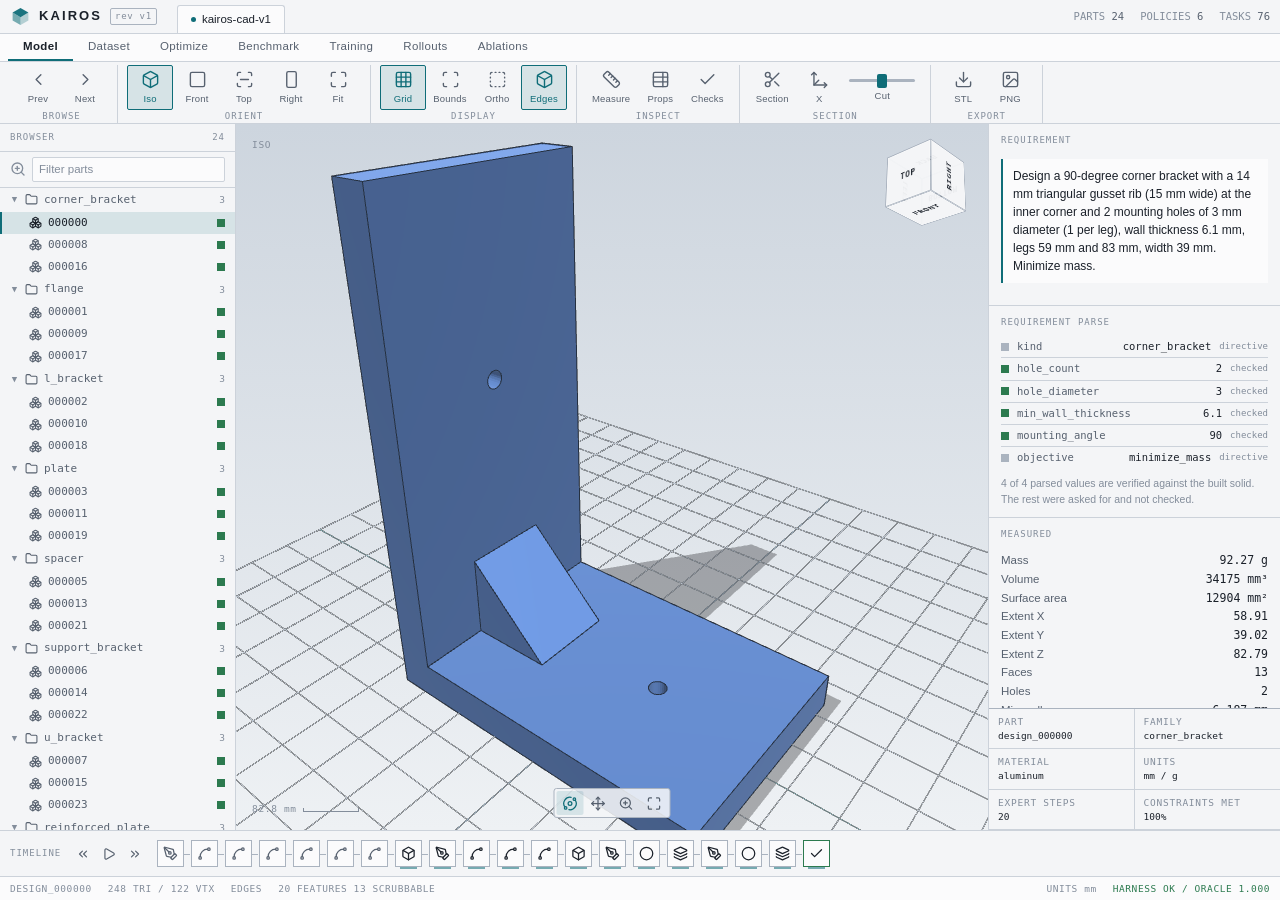
==== commit 181e76fe: "feat(station): an Optimize workspace, and the number it exists to show Phase 6 had no representation" ====
--- a/docs/index.html
+++ b/docs/index.html
@@ -1331,6 +1331,7 @@
   <nav class="workspaces" aria-label="Workspace">
     <button data-view="model" aria-selected="true">Model</button>
     <button data-view="dataset" aria-selected="false">Dataset</button>
+    <button data-view="optimize" aria-selected="false">Optimize</button>
     <button data-view="benchmark" aria-selected="false">Benchmark</button>
     <button data-view="training" aria-selected="false">Training</button>
     <button data-view="rollouts" aria-selected="false">Rollouts</button>
@@ -1417,7 +1418,8 @@
           <svg class="icon" viewBox="0 0 24 24"><use href="#i-axis"></use></svg><span id="axis-label">X</span>
         </button>
         <label class="cmd slider" title="Cut position">
-          <input type="range" id="section-cut" min="0" max="100" value="50">
+          <input type="range" id="section-cut" min="0" max="100" value="50"
+                 aria-label="Cut position, percent through the part">
           <span>Cut</span>
         </label>
       </div>
@@ -1446,6 +1448,18 @@
         </button>
       </div>
       <span class="label">Corpus</span>
+    </div>
+
+    <div class="group" data-workspace="optimize" hidden>
+      <div class="commands">
+        <button class="cmd" data-goto="surrogate-fit">
+          <svg class="icon" viewBox="0 0 24 24"><use href="#i-curve"></use></svg>Fit
+        </button>
+        <button class="cmd" data-goto="surrogate-search">
+          <svg class="icon" viewBox="0 0 24 24"><use href="#i-loss"></use></svg>Search
+        </button>
+      </div>
+      <span class="label">Surrogate</span>
     </div>
 
     <div class="group" data-workspace="benchmark" hidden>
@@ -1513,7 +1527,8 @@
   </aside>
 
   <main class="canvas" id="canvas">
-    <canvas id="viewport" aria-label="3D view of the selected part"></canvas>
+    <canvas id="viewport" tabindex="0"
+            aria-label="3D view of the selected part. Focus it and use the arrow keys to orbit, shift with the arrows to pan, plus and minus to zoom."></canvas>
 
     <div class="hud tl" id="hud-orientation">ISO</div>
     <div class="dim" id="dim-readout" hidden></div>
@@ -1571,6 +1586,15 @@
       </p>
       <div class="tablewrap" id="family-counts"></div>
     </section>
+    <section class="span" id="dataset-sources">
+      <h2>What this page was built from</h2>
+      <p class="note">
+        Every figure here traces to a file on disk. These are the files. A
+        collector that finds nothing degrades to an empty section rather than
+        an error, so a missing artifact would otherwise be a quiet gap.
+      </p>
+      <div class="tablewrap" id="sources"></div>
+    </section>
     <section id="dataset-mass">
       <h2>Mass</h2>
       <p class="note">
@@ -1578,6 +1602,36 @@
         would be a narrow band; eight of them are two orders of magnitude.
       </p>
       <div id="mass-histogram"></div>
+    </section>
+  </section>
+
+  <section class="sheet" id="sheet-optimize" hidden>
+    <section class="span">
+      <h2>The surrogate was wrong where it mattered</h2>
+      <p class="note">
+        A learned surrogate stands in for the CAD kernel so a search can run
+        thousands of evaluations. The search then optimises the surrogate, and
+        a fitted model is only trustworthy where it was fitted.
+      </p>
+      <div class="statgrid" id="optimize-stats"></div>
+      <p class="note" id="optimize-note"></p>
+    </section>
+    <section id="surrogate-fit">
+      <h2>Fit</h2>
+      <p class="note">
+        Held-out accuracy of the surrogate on samples drawn the same way as
+        the ones it was fitted to. This is what it is good at.
+      </p>
+      <div class="tablewrap" id="surrogate-fit-table"></div>
+    </section>
+    <section id="surrogate-search">
+      <h2>Search</h2>
+      <p class="note">
+        Predicted mass at each iteration. It descends toward zero, which is
+        the surrogate being walked out of the region it was fitted in rather
+        than a part getting lighter.
+      </p>
+      <div class="chart" id="search-chart"></div>
     </section>
   </section>
 
@@ -1659,6 +1713,18 @@
   </section>
 
   <section class="sheet" id="sheet-training" hidden>
+    <section class="span">
+      <h2>What the expert could supervise</h2>
+      <p class="note">
+        Every expert step the loader had to drop is a step the policy never
+        saw. This is the training-side counterpart of the codec audit: the
+        codec bounds what a policy can express, and this bounds what it was
+        ever shown.
+      </p>
+      <div class="statgrid" id="coverage-stats"></div>
+      <p class="note" id="coverage-note"></p>
+    </section>
+
     <section>
       <h2>Behavioural cloning</h2>
       <p class="note">
@@ -1673,6 +1739,15 @@
       <div class="chart" id="bc-loss-chart"></div>
     </section>
     <section>
+      <h2>Trust region</h2>
+      <p class="note">
+        Approximate KL between the updated policy and the one that collected
+        the batch. A run that lets this grow has stopped doing PPO and is
+        doing policy gradient with a stale batch.
+      </p>
+      <div class="chart" id="ppo-kl-chart"></div>
+    </section>
+    <section>
       <h2>PPO</h2>
       <p class="note">
         Clipped surrogate with a KL anchor back to the cloned policy. Reward is
@@ -1705,6 +1780,15 @@
       </p>
       <div class="tablewrap" id="jam"></div>
       <p class="note" id="jam-note"></p>
+
+      <h2 style="margin-top:22px">Steps spent</h2>
+      <p class="note">
+        Against the expert's count on the same task. Read the two columns
+        apart: a policy that burns three times the budget and never finishes
+        is not inefficient, it is unfinished.
+      </p>
+      <div class="tablewrap" id="effort"></div>
+      <p class="note" id="effort-note"></p>
     </section>
 
     <section class="span">
@@ -1818,6 +1902,7 @@
         <dt>M</dt><dd>measure between two points</dd>
         <dt>P</dt><dd>parallel projection</dd>
         <dt>B</dt><dd>bounding box</dd>
+        <dt>Tab</dt><dd>focus the viewport, then arrows orbit it</dd>
         <dt>Space</dt><dd>play the build</dd>
         <dt>, .</dt><dd>roll back / forward one feature</dd>
         <dt>/</dt><dd>filter parts</dd>
@@ -1828,7 +1913,7 @@
 
 </div>
 
-<script>window.KAIROS_DATA={"designs":[{"design_id":"design_000000","family":"corner_bracket","requirement":"Design a 90-degree corner bracket with a 14 mm triangular gusset rib (15 mm wide) at the inner corner and 2 mounting holes of 3 mm diameter (1 per leg), wall thickness 6.1 mm, legs 59 mm and 83 mm, width 39 mm. Minimize mass.","spec":{"kind":"corner_bracket","hole_count":2,"hole_diameter":3.0,"min_wall_thickness":6.1,"mounting_angle":90,"objective":"minimize_mass"},"mass_g":92.27278907609288,"volume_mm3":34175.107065219585,"surface_area_mm2":12904.411831094469,"material":"aluminum","extent_mm":[58.91161995993312,39.01601026956739,82.78682681658097],"faces":13,"hole_count":2,"min_wall_thickness_mm":6.187,"steps":20,"total_reward":9.92,"satisfaction_rate":1.0,"all_satisfied":true,"constraints":[{"kind":"hole_count","status":"satisfied","detail":"2 holes, need 2"},{"kind":"hole_diameter","status":"satisfied","detail":"2/2 holes at d=3.0\u00b10.1mm"},{"kind":"min_wall_thickness","status":"satisfied","detail":"thinnest wall 6.187 mm, need >= 6.1 mm"},{"kind":"mounting_angle","status":"satisfied","detail":"planar faces at 90.0\u00b0 (target 90.0\u00b0)"}],"operations":["CREATE_SKETCH","ADD_LINE","ADD_LINE","ADD_LINE","ADD_LINE","ADD_LINE","ADD_LINE","PAD","CREATE_SKETCH","ADD_LINE","ADD_LINE","ADD_LINE","PAD","CREATE_SKETCH","ADD_CIRCLE","POCKET","CREATE_SKETCH","ADD_CIRCLE","POCKET","FINISH_DESIGN"],"mesh":{"positions":[3766,-99,0,3793,-123,0,0,-1951,0,3745,-70,0,3825,-140,0,3733,-36,0,0,1951,0,3728,0,0,3733,36,0,3745,70,0,3766,99,0,3793,123,0,3860,-149,0,5891,-1951,0,3896,-149,0,3931,-140,0,3963,-123,0,3990,-99,0,4011,-70,0,3825,140,0,4024,-36,0,4028,0,0,4024,36,0,5891,1951,0,4011,70,0,3990,99,0,3963,123,0,3931,140,0,3896,149,0,3860,149,0,0,-1951,8279,0,-85,5195,0,-112,5171,0,-133,5142,0,-53,5212,0,-146,5108,0,-18,5221,0,-150,5072,0,1951,8279,0,18,5221,0,-146,5036,0,53,5212,0,85,5195,0,112,5171,0,133,5142,0,146,5108,0,150,5072,0,146,5036,0,-133,5002,0,-112,4972,0,-85,4948,0,-53,4932,0,-18,4923,0,18,4923,0,53,4932,0,85,4948,0,112,4972,0,133,5002,619,1951,619,5891,1951,619,619,1951,8279,619,-1951,619,5891,-1951,619,619,-1951,8279,4028,0,619,4024,36,619,4011,70,619,3990,99,619,3963,123,619,3931,140,619,3896,149,619,3860,149,619,3825,140,619,3793,123,619,3766,99,619,3745,70,619,3733,36,619,3728,0,619,3733,-36,619,3745,-70,619,3766,-99,619,3793,-123,619,3825,-140,619,3860,-149,619,3896,-149,619,3931,-140,619,3963,-123,619,3990,-99,619,4011,-70,619,4024,-36,619,619,150,5072,619,146,5108,619,133,5142,619,112,5171,619,85,5195,619,53,5212,619,18,5221,619,-18,5221,619,-53,5212,619,-85,5195,619,-112,5171,619,-133,5142,619,-146,5108,619,-150,5072,619,-146,5036,619,-133,5002,619,-112,4972,619,-85,4948,619,-53,4932,619,-18,4923,619,18,4923,619,53,4932,619,85,4948,619,112,4972,619,133,5002,619,146,5036,2062,-745,619,619,-745,619,2062,745,619,619,745,619,619,-745,2062,619,745,2062],"indices":[0,1,2,2,3,0,1,4,2,2,5,3,6,7,2,2,7,5,6,8,7,6,9,8,6,10,9,6,11,10,12,13,4,14,13,12,15,13,14,16,13,15,17,13,16,4,13,2,17,18,13,6,19,11,18,20,13,20,21,13,22,23,21,24,23,22,25,23,24,26,23,25,27,23,26,28,23,27,29,23,28,19,23,29,6,23,19,21,23,13,30,31,32,32,33,30,30,34,31,33,35,30,30,36,34,35,37,30,38,39,30,30,39,36,37,40,30,38,41,39,38,42,41,38,43,42,38,44,43,38,45,44,38,46,45,38,47,46,48,2,40,49,2,48,50,2,49,51,2,50,52,2,51,53,2,52,40,2,30,54,6,53,55,6,54,56,6,55,57,6,56,47,6,57,53,6,2,38,6,47,23,6,58,59,23,58,38,58,6,60,58,38,2,13,61,13,62,61,61,30,2,61,63,30,13,23,62,23,59,62,64,65,21,21,65,22,22,66,24,24,66,25,65,66,22,66,67,25,25,68,26,26,68,27,67,68,25,27,69,28,68,69,27,69,70,28,28,71,29,29,71,19,70,71,28,71,72,19,19,73,11,72,73,19,11,74,10,10,74,9,73,74,11,74,75,9,75,76,9,9,76,8,76,77,8,8,77,7,7,77,5,77,78,5,78,79,5,5,79,3,79,80,3,3,80,0,80,81,0,0,81,1,1,81,4,81,82,4,82,83,4,4,83,12,12,83,14,83,84,14,84,85,14,14,85,15,85,86,15,15,86,16,86,87,16,16,87,17,17,88,18,18,88,20,87,88,17,88,89,20,20,64,21,89,64,20,60,38,63,63,38,30,90,91,46,46,91,45,45,92,44,44,92,43,91,92,45,92,93,43,43,94,42,42,94,41,93,94,43,94,95,41,41,96,39,95,96,41,39,97,36,36,97,34,96,97,39,97,98,34,34,99,31,98,99,34,31,100,32,99,100,31,32,101,33,100,101,32,101,102,33,33,102,35,102,103,35,35,103,37,103,104,37,37,104,40,104,105,40,40,105,48,48,105,49,105,106,49,49,106,50,106,107,50,107,108,50,50,108,51,51,108,52,108,109,52,109,110,52,52,110,53,110,111,53,53,111,54,111,112,54,54,112,55,112,113,55,55,113,56,56,114,57,113,114,56,57,115,47,114,115,57,47,90,46,115,90,47,87,86,62,62,88,87,86,85,62,62,89,88,85,84,62,62,64,89,84,83,62,64,59,65,65,59,66,62,59,64,59,67,66,59,68,67,59,69,68,59,70,69,59,71,70,77,116,78,78,116,79,79,116,80,80,116,81,81,116,82,82,116,83,83,116,62,116,61,62,116,117,61,71,118,72,72,118,73,73,118,74,74,118,75,75,118,76,76,118,77,77,118,116,59,118,71,59,58,118,118,58,119,117,120,61,58,121,119,120,107,106,106,105,120,120,108,107,105,104,120,120,109,108,121,110,120,120,110,109,121,111,110,121,112,111,121,113,112,121,114,113,121,115,114,96,63,97,97,63,98,98,63,99,99,63,100,100,63,101,101,63,102,102,63,103,103,63,104,120,63,61,104,63,120,90,60,91,91,60,92,92,60,93,93,60,94,94,60,95,95,60,96,96,60,63,58,60,121,121,60,115,115,60,90,118,119,121,118,121,116,116,121,120,117,116,120],"quantum":0.01,"vertex_count":122,"triangle_count":248,"bounds":{"min":[0.0,-19.51,0.0],"max":[58.910000000000004,19.51,82.79]}},"step_meshes":{"7":{"positions":[0,1951,0,5891,1951,0,0,-1951,0,5891,-1951,0,5891,-1951,619,5891,1951,619,619,1951,619,619,-1951,619,619,-1951,8279,619,1951,8279,0,-1951,8279,0,1951,8279],"indices":[0,1,2,2,1,3,3,1,4,1,5,4,5,6,4,4,6,7,6,8,7,6,9,8,8,9,10,9,11,10,11,0,10,10,0,2,1,0,6,5,1,6,11,6,0,9,6,11,2,3,7,3,4,7,7,10,2,7,8,10],"quantum":0.01,"vertex_count":12,"triangle_count":20,"bounds":{"min":[0.0,-19.51,0.0],"max":[58.910000000000004,19.51,82.79]}},"8":{"positions":[0,1951,0,5891,1951,0,0,-1951,0,5891,-1951,0,5891,-1951,619,5891,1951,619,619,1951,619,619,-1951,619,619,-1951,8279,619,1951,8279,0,-1951,8279,0,1951,8279],"indices":[0,1,2,2,1,3,3,1,4,1,5,4,5,6,4,4,6,7,6,8,7,6,9,8,8,9,10,9,11,10,11,0,10,10,0,2,1,0,6,5,1,6,11,6,0,9,6,11,2,3,7,3,4,7,7,10,2,7,8,10],"quantum":0.01,"vertex_count":12,"triangle_count":20,"bounds":{"min":[0.0,-19.51,0.0],"max":[58.910000000000004,19.51,82.79]}},"9":{"positions":[0,1951,0,5891,1951,0,0,-1951,0,5891,-1951,0,5891,-1951,619,5891,1951,619,619,1951,619,619,-1951,619,619,-1951,8279,619,1951,8279,0,-1951,8279,0,1951,8279],"indices":[0,1,2,2,1,3,3,1,4,1,5,4,5,6,4,4,6,7,6,8,7,6,9,8,8,9,10,9,11,10,11,0,10,10,0,2,1,0,6,5,1,6,11,6,0,9,6,11,2,3,7,3,4,7,7,10,2,7,8,10],"quantum":0.01,"vertex_count":12,"triangle_count":20,"bounds":{"min":[0.0,-19.51,0.0],"max":[58.910000000000004,19.51,82.79]}},"10":{"positions":[0,1951,0,5891,1951,0,0,-1951,0,5891,-1951,0,5891,-1951,619,5891,1951,619,619,1951,619,619,-1951,619,619,-1951,8279,619,1951,8279,0,-1951,8279,0,1951,8279],"indices":[0,1,2,2,1,3,3,1,4,1,5,4,5,6,4,4,6,7,6,8,7,6,9,8,8,9,10,9,11,10,11,0,10,10,0,2,1,0,6,5,1,6,11,6,0,9,6,11,2,3,7,3,4,7,7,10,2,7,8,10],"quantum":0.01,"vertex_count":12,"triangle_count":20,"bounds":{"min":[0.0,-19.51,0.0],"max":[58.910000000000004,19.51,82.79]}},"11":{"positions":[0,1951,0,5891,1951,0,0,-1951,0,5891,-1951,0,5891,-1951,619,5891,1951,619,619,1951,619,619,-1951,619,619,-1951,8279,619,1951,8279,0,-1951,8279,0,1951,8279],"indices":[0,1,2,2,1,3,3,1,4,1,5,4,5,6,4,4,6,7,6,8,7,6,9,8,8,9,10,9,11,10,11,0,10,10,0,2,1,0,6,5,1,6,11,6,0,9,6,11,2,3,7,3,4,7,7,10,2,7,8,10],"quantum":0.01,"vertex_count":12,"triangle_count":20,"bounds":{"min":[0.0,-19.51,0.0],"max":[58.910000000000004,19.51,82.79]}},"12":{"positions":[0,1951,0,5891,1951,0,0,-1951,0,5891,-1951,0,0,1951,8279,0,-1951,8279,5891,-1951,619,5891,1951,619,619,1951,619,619,1951,8279,619,-1951,619,619,-1951,8279,2062,-745,619,619,-745,619,2062,745,619,619,745,619,619,-745,2062,619,745,2062],"indices":[0,1,2,2,1,3,4,2,5,4,0,2,3,1,6,1,7,6,1,0,8,7,1,8,4,8,0,9,8,4,2,3,10,3,6,10,10,5,2,10,11,5,11,9,5,9,4,5,12,10,6,12,13,10,7,14,6,6,14,12,14,8,15,7,8,14,13,16,10,8,17,15,16,11,10,17,9,16,16,9,11,8,9,17,14,15,17,14,17,12,12,17,16,13,12,16],"quantum":0.01,"vertex_count":18,"triangle_count":32,"bounds":{"min":[0.0,-19.51,0.0],"max":[58.910000000000004,19.51,82.79]}},"13":{"positions":[0,1951,0,5891,1951,0,0,-1951,0,5891,-1951,0,0,1951,8279,0,-1951,8279,5891,-1951,619,5891,1951,619,619,1951,619,619,1951,8279,619,-1951,619,619,-1951,8279,2062,-745,619,619,-745,619,2062,745,619,619,745,619,619,-745,2062,619,745,2062],"indices":[0,1,2,2,1,3,4,2,5,4,0,2,3,1,6,1,7,6,1,0,8,7,1,8,4,8,0,9,8,4,2,3,10,3,6,10,10,5,2,10,11,5,11,9,5,9,4,5,12,10,6,12,13,10,7,14,6,6,14,12,14,8,15,7,8,14,13,16,10,8,17,15,16,11,10,17,9,16,16,9,11,8,9,17,14,15,17,14,17,12,12,17,16,13,12,16],"quantum":0.01,"vertex_count":18,"triangle_count":32,"bounds":{"min":[0.0,-19.51,0.0],"max":[58.910000000000004,19.51,82.79]}},"14":{"positions":[0,1951,0,5891,1951,0,0,-1951,0,5891,-1951,0,0,1951,8279,0,-1951,8279,5891,-1951,619,5891,1951,619,619,1951,619,619,1951,8279,619,-1951,619,619,-1951,8279,2062,-745,619,619,-745,619,2062,745,619,619,745,619,619,-745,2062,619,745,2062],"indices":[0,1,2,2,1,3,4,2,5,4,0,2,3,1,6,1,7,6,1,0,8,7,1,8,4,8,0,9,8,4,2,3,10,3,6,10,10,5,2,10,11,5,11,9,5,9,4,5,12,10,6,12,13,10,7,14,6,6,14,12,14,8,15,7,8,14,13,16,10,8,17,15,16,11,10,17,9,16,16,9,11,8,9,17,14,15,17,14,17,12,12,17,16,13,12,16],"quantum":0.01,"vertex_count":18,"triangle_count":32,"bounds":{"min":[0.0,-19.51,0.0],"max":[58.910000000000004,19.51,82.79]}},"15":{"positions":[3766,-99,0,3793,-123,0,0,-1951,0,3745,-70,0,3825,-140,0,3733,-36,0,0,1951,0,3728,0,0,3733,36,0,3745,70,0,3766,99,0,3793,123,0,3860,-149,0,5891,-1951,0,3896,-149,0,3931,-140,0,3963,-123,0,3990,-99,0,4011,-70,0,3825,140,0,4024,-36,0,4028,0,0,4024,36,0,5891,1951,0,4011,70,0,3990,99,0,3963,123,0,3931,140,0,3896,149,0,3860,149,0,0,1951,8279,0,-1951,8279,619,1951,619,5891,1951,619,619,1951,8279,619,-1951,619,5891,-1951,619,619,-1951,8279,4028,0,619,4024,36,619,4011,70,619,3990,99,619,3963,123,619,3931,140,619,3896,149,619,3860,149,619,3825,140,619,3793,123,619,3766,99,619,3745,70,619,3733,36,619,3728,0,619,3733,-36,619,3745,-70,619,3766,-99,619,3793,-123,619,3825,-140,619,3860,-149,619,3896,-149,619,3931,-140,619,3963,-123,619,3990,-99,619,4011,-70,619,4024,-36,619,2062,-745,619,619,-745,619,2062,745,619,619,745,619,619,-745,2062,619,745,2062],"indices":[0,1,2,2,3,0,1,4,2,2,5,3,6,7,2,2,7,5,6,8,7,6,9,8,6,10,9,6,11,10,12,13,4,14,13,12,15,13,14,16,13,15,17,13,16,4,13,2,17,18,13,6,19,11,18,20,13,20,21,13,22,23,21,24,23,22,25,23,24,26,23,25,27,23,26,28,23,27,29,23,28,19,23,29,6,23,19,21,23,13,30,2,31,30,6,2,23,6,32,33,23,32,30,32,6,34,32,30,2,13,35,13,36,35,35,31,2,35,37,31,23,33,13,13,33,36,38,39,21,21,39,22,22,40,24,24,40,25,39,40,22,40,41,25,25,42,26,26,42,27,41,42,25,42,43,27,27,44,28,43,44,27,28,45,29,29,45,19,44,45,28,45,46,19,19,47,11,46,47,19,11,48,10,47,48,11,10,49,9,48,49,10,49,50,9,9,50,8,50,51,8,8,51,7,51,52,7,7,52,5,52,53,5,5,53,3,3,53,0,53,54,0,0,54,1,54,55,1,55,56,1,1,56,4,4,56,12,56,57,12,57,58,12,12,58,14,58,59,14,14,59,15,59,60,15,15,60,16,60,61,16,16,61,17,17,62,18,61,62,17,18,63,20,62,63,18,20,38,21,63,38,20,34,30,37,37,30,31,61,60,36,36,62,61,60,59,36,36,63,62,59,58,36,36,38,63,58,57,36,38,33,39,39,33,40,36,33,38,33,41,40,33,42,41,33,43,42,33,44,43,33,45,44,51,64,52,52,64,53,53,64,54,54,64,55,55,64,56,56,64,57,57,64,36,64,35,36,64,65,35,45,66,46,46,66,47,47,66,48,48,66,49,49,66,50,50,66,51,51,66,64,33,66,45,33,32,66,66,32,67,65,68,35,32,69,67,69,37,68,68,37,35,69,34,37,32,34,69,66,67,69,66,68,64,66,69,68,65,64,68],"quantum":0.01,"vertex_count":70,"triangle_count":140,"bounds":{"min":[0.0,-19.51,0.0],"max":[58.910000000000004,19.51,82.79]}},"16":{"positions":[3766,-99,0,3793,-123,0,0,-1951,0,3745,-70,0,3825,-140,0,3733,-36,0,0,1951,0,3728,0,0,3733,36,0,3745,70,0,3766,99,0,3793,123,0,3860,-149,0,5891,-1951,0,3896,-149,0,3931,-140,0,3963,-123,0,3990,-99,0,4011,-70,0,3825,140,0,4024,-36,0,4028,0,0,4024,36,0,5891,1951,0,4011,70,0,3990,99,0,3963,123,0,3931,140,0,3896,149,0,3860,149,0,0,1951,8279,0,-1951,8279,619,1951,619,5891,1951,619,619,1951,8279,619,-1951,619,5891,-1951,619,619,-1951,8279,4028,0,619,4024,36,619,4011,70,619,3990,99,619,3963,123,619,3931,140,619,3896,149,619,3860,149,619,3825,140,619,3793,123,619,3766,99,619,3745,70,619,3733,36,619,3728,0,619,3733,-36,619,3745,-70,619,3766,-99,619,3793,-123,619,3825,-140,619,3860,-149,619,3896,-149,619,3931,-140,619,3963,-123,619,3990,-99,619,4011,-70,619,4024,-36,619,2062,-745,619,619,-745,619,2062,745,619,619,745,619,619,-745,2062,619,745,2062],"indices":[0,1,2,2,3,0,1,4,2,2,5,3,6,7,2,2,7,5,6,8,7,6,9,8,6,10,9,6,11,10,12,13,4,14,13,12,15,13,14,16,13,15,17,13,16,4,13,2,17,18,13,6,19,11,18,20,13,20,21,13,22,23,21,24,23,22,25,23,24,26,23,25,27,23,26,28,23,27,29,23,28,19,23,29,6,23,19,21,23,13,30,2,31,30,6,2,23,6,32,33,23,32,30,32,6,34,32,30,2,13,35,13,36,35,35,31,2,35,37,31,23,33,13,13,33,36,38,39,21,21,39,22,22,40,24,24,40,25,39,40,22,40,41,25,25,42,26,26,42,27,41,42,25,42,43,27,27,44,28,43,44,27,28,45,29,29,45,19,44,45,28,45,46,19,19,47,11,46,47,19,11,48,10,47,48,11,10,49,9,48,49,10,49,50,9,9,50,8,50,51,8,8,51,7,51,52,7,7,52,5,52,53,5,5,53,3,3,53,0,53,54,0,0,54,1,54,55,1,55,56,1,1,56,4,4,56,12,56,57,12,57,58,12,12,58,14,58,59,14,14,59,15,59,60,15,15,60,16,60,61,16,16,61,17,17,62,18,61,62,17,18,63,20,62,63,18,20,38,21,63,38,20,34,30,37,37,30,31,61,60,36,36,62,61,60,59,36,36,63,62,59,58,36,36,38,63,58,57,36,38,33,39,39,33,40,36,33,38,33,41,40,33,42,41,33,43,42,33,44,43,33,45,44,51,64,52,52,64,53,53,64,54,54,64,55,55,64,56,56,64,57,57,64,36,64,35,36,64,65,35,45,66,46,46,66,47,47,66,48,48,66,49,49,66,50,50,66,51,51,66,64,33,66,45,33,32,66,66,32,67,65,68,35,32,69,67,69,37,68,68,37,35,69,34,37,32,34,69,66,67,69,66,68,64,66,69,68,65,64,68],"quantum":0.01,"vertex_count":70,"triangle_count":140,"bounds":{"min":[0.0,-19.51,0.0],"max":[58.910000000000004,19.51,82.79]}},"17":{"positions":[3766,-99,0,3793,-123,0,0,-1951,0,3745,-70,0,3825,-140,0,3733,-36,0,0,1951,0,3728,0,0,3733,36,0,3745,70,0,3766,99,0,3793,123,0,3860,-149,0,5891,-1951,0,3896,-149,0,3931,-140,0,3963,-123,0,3990,-99,0,4011,-70,0,3825,140,0,4024,-36,0,4028,0,0,4024,36,0,5891,1951,0,4011,70,0,3990,99,0,3963,123,0,3931,140,0,3896,149,0,3860,149,0,0,1951,8279,0,-1951,8279,619,1951,619,5891,1951,619,619,1951,8279,619,-1951,619,5891,-1951,619,619,-1951,8279,4028,0,619,4024,36,619,4011,70,619,3990,99,619,3963,123,619,3931,140,619,3896,149,619,3860,149,619,3825,140,619,3793,123,619,3766,99,619,3745,70,619,3733,36,619,3728,0,619,3733,-36,619,3745,-70,619,3766,-99,619,3793,-123,619,3825,-140,619,3860,-149,619,3896,-149,619,3931,-140,619,3963,-123,619,3990,-99,619,4011,-70,619,4024,-36,619,2062,-745,619,619,-745,619,2062,745,619,619,745,619,619,-745,2062,619,745,2062],"indices":[0,1,2,2,3,0,1,4,2,2,5,3,6,7,2,2,7,5,6,8,7,6,9,8,6,10,9,6,11,10,12,13,4,14,13,12,15,13,14,16,13,15,17,13,16,4,13,2,17,18,13,6,19,11,18,20,13,20,21,13,22,23,21,24,23,22,25,23,24,26,23,25,27,23,26,28,23,27,29,23,28,19,23,29,6,23,19,21,23,13,30,2,31,30,6,2,23,6,32,33,23,32,30,32,6,34,32,30,2,13,35,13,36,35,35,31,2,35,37,31,23,33,13,13,33,36,38,39,21,21,39,22,22,40,24,24,40,25,39,40,22,40,41,25,25,42,26,26,42,27,41,42,25,42,43,27,27,44,28,43,44,27,28,45,29,29,45,19,44,45,28,45,46,19,19,47,11,46,47,19,11,48,10,47,48,11,10,49,9,48,49,10,49,50,9,9,50,8,50,51,8,8,51,7,51,52,7,7,52,5,52,53,5,5,53,3,3,53,0,53,54,0,0,54,1,54,55,1,55,56,1,1,56,4,4,56,12,56,57,12,57,58,12,12,58,14,58,59,14,14,59,15,59,60,15,15,60,16,60,61,16,16,61,17,17,62,18,61,62,17,18,63,20,62,63,18,20,38,21,63,38,20,34,30,37,37,30,31,61,60,36,36,62,61,60,59,36,36,63,62,59,58,36,36,38,63,58,57,36,38,33,39,39,33,40,36,33,38,33,41,40,33,42,41,33,43,42,33,44,43,33,45,44,51,64,52,52,64,53,53,64,54,54,64,55,55,64,56,56,64,57,57,64,36,64,35,36,64,65,35,45,66,46,46,66,47,47,66,48,48,66,49,49,66,50,50,66,51,51,66,64,33,66,45,33,32,66,66,32,67,65,68,35,32,69,67,69,37,68,68,37,35,69,34,37,32,34,69,66,67,69,66,68,64,66,69,68,65,64,68],"quantum":0.01,"vertex_count":70,"triangle_count":140,"bounds":{"min":[0.0,-19.51,0.0],"max":[58.910000000000004,19.51,82.79]}},"18":{"positions":[3766,-99,0,3793,-123,0,0,-1951,0,3745,-70,0,3825,-140,0,3733,-36,0,0,1951,0,3728,0,0,3733,36,0,3745,70,0,3766,99,0,3793,123,0,3860,-149,0,5891,-1951,0,3896,-149,0,3931,-140,0,3963,-123,0,3990,-99,0,4011,-70,0,3825,140,0,4024,-36,0,4028,0,0,4024,36,0,5891,1951,0,4011,70,0,3990,99,0,3963,123,0,3931,140,0,3896,149,0,3860,149,0,0,-1951,8279,0,-85,5195,0,-112,5171,0,-133,5142,0,-53,5212,0,-146,5108,0,-18,5221,0,-150,5072,0,1951,8279,0,18,5221,0,-146,5036,0,53,5212,0,85,5195,0,112,5171,0,133,5142,0,146,5108,0,150,5072,0,146,5036,0,-133,5002,0,-112,4972,0,-85,4948,0,-53,4932,0,-18,4923,0,18,4923,0,53,4932,0,85,4948,0,112,4972,0,133,5002,619,1951,619,5891,1951,619,619,1951,8279,619,-1951,619,5891,-1951,619,619,-1951,8279,4028,0,619,4024,36,619,4011,70,619,3990,99,619,3963,123,619,3931,140,619,3896,149,619,3860,149,619,3825,140,619,3793,123,619,3766,99,619,3745,70,619,3733,36,619,3728,0,619,3733,-36,619,3745,-70,619,3766,-99,619,3793,-123,619,3825,-140,619,3860,-149,619,3896,-149,619,3931,-140,619,3963,-123,619,3990,-99,619,4011,-70,619,4024,-36,619,619,150,5072,619,146,5108,619,133,5142,619,112,5171,619,85,5195,619,53,5212,619,18,5221,619,-18,5221,619,-53,5212,619,-85,5195,619,-112,5171,619,-133,5142,619,-146,5108,619,-150,5072,619,-146,5036,619,-133,5002,619,-112,4972,619,-85,4948,619,-53,4932,619,-18,4923,619,18,4923,619,53,4932,619,85,4948,619,112,4972,619,133,5002,619,146,5036,2062,-745,619,619,-745,619,2062,745,619,619,745,619,619,-745,2062,619,745,2062],"indices":[0,1,2,2,3,0,1,4,2,2,5,3,6,7,2,2,7,5,6,8,7,6,9,8,6,10,9,6,11,10,12,13,4,14,13,12,15,13,14,16,13,15,17,13,16,4,13,2,17,18,13,6,19,11,18,20,13,20,21,13,22,23,21,24,23,22,25,23,24,26,23,25,27,23,26,28,23,27,29,23,28,19,23,29,6,23,19,21,23,13,30,31,32,32,33,30,30,34,31,33,35,30,30,36,34,35,37,30,38,39,30,30,39,36,37,40,30,38,41,39,38,42,41,38,43,42,38,44,43,38,45,44,38,46,45,38,47,46,48,2,40,49,2,48,50,2,49,51,2,50,52,2,51,53,2,52,40,2,30,54,6,53,55,6,54,56,6,55,57,6,56,47,6,57,53,6,2,38,6,47,23,6,58,59,23,58,38,58,6,60,58,38,2,13,61,13,62,61,61,30,2,61,63,30,13,23,62,23,59,62,64,65,21,21,65,22,22,66,24,24,66,25,65,66,22,66,67,25,25,68,26,26,68,27,67,68,25,27,69,28,68,69,27,69,70,28,28,71,29,29,71,19,70,71,28,71,72,19,19,73,11,72,73,19,11,74,10,10,74,9,73,74,11,74,75,9,75,76,9,9,76,8,76,77,8,8,77,7,7,77,5,77,78,5,78,79,5,5,79,3,79,80,3,3,80,0,80,81,0,0,81,1,1,81,4,81,82,4,82,83,4,4,83,12,12,83,14,83,84,14,84,85,14,14,85,15,85,86,15,15,86,16,86,87,16,16,87,17,17,88,18,18,88,20,87,88,17,88,89,20,20,64,21,89,64,20,60,38,63,63,38,30,90,91,46,46,91,45,45,92,44,44,92,43,91,92,45,92,93,43,43,94,42,42,94,41,93,94,43,94,95,41,41,96,39,95,96,41,39,97,36,36,97,34,96,97,39,97,98,34,34,99,31,98,99,34,31,100,32,99,100,31,32,101,33,100,101,32,101,102,33,33,102,35,102,103,35,35,103,37,103,104,37,37,104,40,104,105,40,40,105,48,48,105,49,105,106,49,49,106,50,106,107,50,107,108,50,50,108,51,51,108,52,108,109,52,109,110,52,52,110,53,110,111,53,53,111,54,111,112,54,54,112,55,112,113,55,55,113,56,56,114,57,113,114,56,57,115,47,114,115,57,47,90,46,115,90,47,87,86,62,62,88,87,86,85,62,62,89,88,85,84,62,62,64,89,84,83,62,64,59,65,65,59,66,62,59,64,59,67,66,59,68,67,59,69,68,59,70,69,59,71,70,77,116,78,78,116,79,79,116,80,80,116,81,81,116,82,82,116,83,83,116,62,116,61,62,116,117,61,71,118,72,72,118,73,73,118,74,74,118,75,75,118,76,76,118,77,77,118,116,59,118,71,59,58,118,118,58,119,117,120,61,58,121,119,120,107,106,106,105,120,120,108,107,105,104,120,120,109,108,121,110,120,120,110,109,121,111,110,121,112,111,121,113,112,121,114,113,121,115,114,96,63,97,97,63,98,98,63,99,99,63,100,100,63,101,101,63,102,102,63,103,103,63,104,120,63,61,104,63,120,90,60,91,91,60,92,92,60,93,93,60,94,94,60,95,95,60,96,96,60,63,58,60,121,121,60,115,115,60,90,118,119,121,118,121,116,116,121,120,117,116,120],"quantum":0.01,"vertex_count":122,"triangle_count":248,"bounds":{"min":[0.0,-19.51,0.0],"max":[58.910000000000004,19.51,82.79]}},"19":{"positions":[3766,-99,0,3793,-123,0,0,-1951,0,3745,-70,0,3825,-140,0,3733,-36,0,0,1951,0,3728,0,0,3733,36,0,3745,70,0,3766,99,0,3793,123,0,3860,-149,0,5891,-1951,0,3896,-149,0,3931,-140,0,3963,-123,0,3990,-99,0,4011,-70,0,3825,140,0,4024,-36,0,4028,0,0,4024,36,0,5891,1951,0,4011,70,0,3990,99,0,3963,123,0,3931,140,0,3896,149,0,3860,149,0,0,-1951,8279,0,-85,5195,0,-112,5171,0,-133,5142,0,-53,5212,0,-146,5108,0,-18,5221,0,-150,5072,0,1951,8279,0,18,5221,0,-146,5036,0,53,5212,0,85,5195,0,112,5171,0,133,5142,0,146,5108,0,150,5072,0,146,5036,0,-133,5002,0,-112,4972,0,-85,4948,0,-53,4932,0,-18,4923,0,18,4923,0,53,4932,0,85,4948,0,112,4972,0,133,5002,619,1951,619,5891,1951,619,619,1951,8279,619,-1951,619,5891,-1951,619,619,-1951,8279,4028,0,619,4024,36,619,4011,70,619,3990,99,619,3963,123,619,3931,140,619,3896,149,619,3860,149,619,3825,140,619,3793,123,619,3766,99,619,3745,70,619,3733,36,619,3728,0,619,3733,-36,619,3745,-70,619,3766,-99,619,3793,-123,619,3825,-140,619,3860,-149,619,3896,-149,619,3931,-140,619,3963,-123,619,3990,-99,619,4011,-70,619,4024,-36,619,619,150,5072,619,146,5108,619,133,5142,619,112,5171,619,85,5195,619,53,5212,619,18,5221,619,-18,5221,619,-53,5212,619,-85,5195,619,-112,5171,619,-133,5142,619,-146,5108,619,-150,5072,619,-146,5036,619,-133,5002,619,-112,4972,619,-85,4948,619,-53,4932,619,-18,4923,619,18,4923,619,53,4932,619,85,4948,619,112,4972,619,133,5002,619,146,5036,2062,-745,619,619,-745,619,2062,745,619,619,745,619,619,-745,2062,619,745,2062],"indices":[0,1,2,2,3,0,1,4,2,2,5,3,6,7,2,2,7,5,6,8,7,6,9,8,6,10,9,6,11,10,12,13,4,14,13,12,15,13,14,16,13,15,17,13,16,4,13,2,17,18,13,6,19,11,18,20,13,20,21,13,22,23,21,24,23,22,25,23,24,26,23,25,27,23,26,28,23,27,29,23,28,19,23,29,6,23,19,21,23,13,30,31,32,32,33,30,30,34,31,33,35,30,30,36,34,35,37,30,38,39,30,30,39,36,37,40,30,38,41,39,38,42,41,38,43,42,38,44,43,38,45,44,38,46,45,38,47,46,48,2,40,49,2,48,50,2,49,51,2,50,52,2,51,53,2,52,40,2,30,54,6,53,55,6,54,56,6,55,57,6,56,47,6,57,53,6,2,38,6,47,23,6,58,59,23,58,38,58,6,60,58,38,2,13,61,13,62,61,61,30,2,61,63,30,13,23,62,23,59,62,64,65,21,21,65,22,22,66,24,24,66,25,65,66,22,66,67,25,25,68,26,26,68,27,67,68,25,27,69,28,68,69,27,69,70,28,28,71,29,29,71,19,70,71,28,71,72,19,19,73,11,72,73,19,11,74,10,10,74,9,73,74,11,74,75,9,75,76,9,9,76,8,76,77,8,8,77,7,7,77,5,77,78,5,78,79,5,5,79,3,79,80,3,3,80,0,80,81,0,0,81,1,1,81,4,81,82,4,82,83,4,4,83,12,12,83,14,83,84,14,84,85,14,14,85,15,85,86,15,15,86,16,86,87,16,16,87,17,17,88,18,18,88,20,87,88,17,88,89,20,20,64,21,89,64,20,60,38,63,63,38,30,90,91,46,46,91,45,45,92,44,44,92,43,91,92,45,92,93,43,43,94,42,42,94,41,93,94,43,94,95,41,41,96,39,95,96,41,39,97,36,36,97,34,96,97,39,97,98,34,34,99,31,98,99,34,31,100,32,99,100,31,32,101,33,100,101,32,101,102,33,33,102,35,102,103,35,35,103,37,103,104,37,37,104,40,104,105,40,40,105,48,48,105,49,105,106,49,49,106,50,106,107,50,107,108,50,50,108,51,51,108,52,108,109,52,109,110,52,52,110,53,110,111,53,53,111,54,111,112,54,54,112,55,112,113,55,55,113,56,56,114,57,113,114,56,57,115,47,114,115,57,47,90,46,115,90,47,87,86,62,62,88,87,86,85,62,62,89,88,85,84,62,62,64,89,84,83,62,64,59,65,65,59,66,62,59,64,59,67,66,59,68,67,59,69,68,59,70,69,59,71,70,77,116,78,78,116,79,79,116,80,80,116,81,81,116,82,82,116,83,83,116,62,116,61,62,116,117,61,71,118,72,72,118,73,73,118,74,74,118,75,75,118,76,76,118,77,77,118,116,59,118,71,59,58,118,118,58,119,117,120,61,58,121,119,120,107,106,106,105,120,120,108,107,105,104,120,120,109,108,121,110,120,120,110,109,121,111,110,121,112,111,121,113,112,121,114,113,121,115,114,96,63,97,97,63,98,98,63,99,99,63,100,100,63,101,101,63,102,102,63,103,103,63,104,120,63,61,104,63,120,90,60,91,91,60,92,92,60,93,93,60,94,94,60,95,95,60,96,96,60,63,58,60,121,121,60,115,115,60,90,118,119,121,118,121,116,116,121,120,117,116,120],"quantum":0.01,"vertex_count":122,"triangle_count":248,"bounds":{"min":[0.0,-19.51,0.0],"max":[58.910000000000004,19.51,82.79]}}}},{"design_id":"design_000001","family":"flange","requirement":"Design a circular flange of outer diameter 48 mm and thickness 8.4 mm with a 21 mm diameter hub raised 12 mm, a 11 mm central bore, and 6 bolt holes of 4 mm diameter on a 37 mm bolt circle. Minimize mass.","spec":{"kind":"flange","hole_count":7,"hole_diameter":4.0,"bore_diameter":11.192209826330838,"bolt_count":6,"bolt_circle_diameter":37.27938710744292,"min_wall_thickness":8.422528056025428,"objective":"minimize_mass"},"mass_g":45.49008391817477,"volume_mm3":16848.179228953617,"surface_area_mm2":6700.821808552975,"material":"aluminum","extent_mm":[47.84886333064944,47.91914087892852,20.507391893597724],"faces":12,"hole_count":7,"min_wall_thickness_mm":null,"steps":13,"total_reward":9.01,"satisfaction_rate":1.0,"all_satisfied":true,"constraints":[{"kind":"hole_count","status":"satisfied","detail":"7 holes, need 7"},{"kind":"hole_diameter","status":"satisfied","detail":"6/7 holes at d=4.0\u00b10.1mm"}],"operations":["CREATE_SKETCH","ADD_LINE","ADD_LINE","ADD_LINE","ADD_LINE","ADD_LINE","ADD_LINE","REVOLVE","CREATE_SKETCH","ADD_CIRCLE","POCKET","CIRCULAR_PATTERN","FINISH_DESIGN"],"mesh":{"positions":[1101,-1721,0,1124,-2120,0,1071,-1758,0,1553,-1829,0,1032,-1787,0,1122,-1678,0,988,-1806,0,1131,-1630,0,940,-1814,0,1129,-1582,0,892,-1810,0,642,-2312,0,1116,-1536,0,1910,-1452,0,846,-1795,0,1092,-1494,0,805,-1769,0,1058,-1459,0,2178,-1008,0,772,-1734,0,748,-1693,0,130,-2396,0,735,-1646,0,1978,-165,0,2014,-133,0,2343,-516,0,2041,-93,0,2399,0,0,1935,-187,0,2058,-48,0,1888,-199,0,2064,0,0,1840,-199,0,2058,48,0,1793,-187,0,2041,93,0,1750,-165,0,1018,-1434,0,972,-1418,0,1714,-133,0,2343,516,0,2014,133,0,1978,165,0,1935,187,0,1888,199,0,2178,1008,0,1840,199,0,1793,187,0,-805,-1769,0,-388,-2368,0,-888,-2229,0,-772,-1734,0,-846,-1795,0,-748,-1693,0,-892,-1810,0,-735,-1646,0,-940,-1814,0,-733,-1598,0,733,-1598,0,-988,-1806,0,-742,-1551,0,742,-1551,0,419,-371,0,924,-1414,0,876,-1422,0,318,-461,0,832,-1441,0,496,-260,0,1687,-93,0,198,-523,0,793,-1470,0,763,-1507,0,543,-134,0,1670,-48,0,-1347,-1986,0,-1032,-1787,0,-1071,-1758,0,67,-556,0,-1101,-1721,0,560,0,0,1670,48,0,1664,0,0,-1122,-1678,0,-1131,-1630,0,-67,-556,0,-763,-1507,0,543,134,0,1687,93,0,-198,-523,0,-793,-1470,0,-832,-1441,0,496,260,0,1714,133,0,-318,-461,0,-876,-1422,0,-419,-371,0,-924,-1414,0,-972,-1418,0,-1742,-1650,0,-1092,-1494,0,-1116,-1536,0,-1129,-1582,0,-496,-260,0,1058,1459,0,1910,1452,0,1092,1494,0,1018,1434,0,1750,165,0,1116,1536,0,1553,1829,0,972,1418,0,419,371,0,1129,1582,0,924,1414,0,1131,1630,0,876,1422,0,318,461,0,1122,1678,0,832,1441,0,198,523,0,1101,1721,0,793,1470,0,763,1507,0,67,556,0,742,1551,0,-67,556,0,-2056,-1237,0,-1058,-1459,0,1124,2120,0,1032,1787,0,988,1806,0,940,1814,0,892,1810,0,1071,1758,0,-1714,-133,0,-1750,-165,0,-1018,-1434,0,-1687,-93,0,-543,-134,0,-1793,-187,0,-1670,-48,0,-560,0,0,-1840,-199,0,-2274,-766,0,-1664,0,0,642,2312,0,846,1795,0,805,1769,0,772,1734,0,748,1693,0,-1888,-199,0,-1670,48,0,-543,134,0,-1935,-187,0,-1687,93,0,-496,260,0,-1978,-165,0,-1714,133,0,-2385,-259,0,-2064,0,0,-2058,-48,0,-2041,-93,0,-2014,-133,0,130,2396,0,735,1646,0,-763,1507,0,-198,523,0,-793,1470,0,-832,1441,0,-318,461,0,-742,1551,0,733,1598,0,-876,1422,0,-419,371,0,-733,1598,0,-924,1414,0,-735,1646,0,-972,1418,0,-1018,1434,0,-1750,165,0,-1058,1459,0,-1793,187,0,-2385,259,0,-1978,165,0,-2014,133,0,-2041,93,0,-2058,48,0,-388,2368,0,-748,1693,0,-772,1734,0,-805,1769,0,-2274,766,0,-1840,199,0,-1888,199,0,-1935,187,0,-888,2229,0,-846,1795,0,-892,1810,0,-940,1814,0,-988,1806,0,-2056,1237,0,-1092,1494,0,-1347,1986,0,-1032,1787,0,-1071,1758,0,-1101,1721,0,-1122,1678,0,-1131,1630,0,-1742,1650,0,-1129,1582,0,-1116,1536,0,2399,0,842,2343,516,842,2178,1008,842,1910,1452,842,1553,1829,842,1124,2120,842,642,2312,842,130,2396,842,-388,2368,842,-888,2229,842,-1347,1986,842,-1742,1650,842,-2056,1237,842,-2274,766,842,-2385,259,842,-2385,-259,842,-2274,-766,842,-2056,-1237,842,-1742,-1650,842,-1347,-1986,842,-888,-2229,842,-388,-2368,842,130,-2396,842,642,-2312,842,1124,-2120,842,1553,-1829,842,1910,-1452,842,2178,-1008,842,2343,-516,842,1032,-1787,842,1071,-1758,842,1101,-1721,842,1122,-1678,842,1131,-1630,842,1129,-1582,842,1116,-1536,842,1092,-1494,842,1058,-1459,842,1018,-1434,842,972,-1418,842,924,-1414,842,876,-1422,842,832,-1441,842,793,-1470,842,763,-1507,842,742,-1551,842,733,-1598,842,735,-1646,842,748,-1693,842,772,-1734,842,805,-1769,842,846,-1795,842,892,-1810,842,940,-1814,842,988,-1806,842,-1032,-1787,842,-988,-1806,842,-940,-1814,842,-892,-1810,842,-846,-1795,842,-805,-1769,842,-772,-1734,842,-748,-1693,842,-735,-1646,842,-733,-1598,842,-742,-1551,842,-763,-1507,842,-793,-1470,842,-832,-1441,842,-876,-1422,842,-924,-1414,842,-972,-1418,842,-1018,-1434,842,-1058,-1459,842,-1092,-1494,842,-1116,-1536,842,-1129,-1582,842,-1131,-1630,842,-1122,-1678,842,-1101,-1721,842,-1071,-1758,842,2064,0,842,2058,48,842,2041,93,842,2014,133,842,1978,165,842,1935,187,842,1888,199,842,1840,199,842,1793,187,842,1750,165,842,1714,133,842,1687,93,842,1670,48,842,1664,0,842,1670,-48,842,1687,-93,842,1714,-133,842,1750,-165,842,1793,-187,842,1840,-199,842,1888,-199,842,1935,-187,842,1978,-165,842,2014,-133,842,2041,-93,842,2058,-48,842,1032,1787,842,988,1806,842,940,1814,842,892,1810,842,846,1795,842,805,1769,842,772,1734,842,748,1693,842,735,1646,842,733,1598,842,742,1551,842,763,1507,842,793,1470,842,832,1441,842,876,1422,842,924,1414,842,972,1418,842,1018,1434,842,1058,1459,842,1092,1494,842,1116,1536,842,1129,1582,842,1131,1630,842,1122,1678,842,1101,1721,842,1071,1758,842,560,0,2051,543,134,2051,496,260,2051,419,371,2051,318,461,2051,198,523,2051,67,556,2051,-67,556,2051,-198,523,2051,-318,461,2051,-419,371,2051,-496,260,2051,-543,134,2051,-560,0,2051,-543,-134,2051,-496,-260,2051,-419,-371,2051,-318,-461,2051,-198,-523,2051,-67,-556,2051,67,-556,2051,198,-523,2051,318,-461,2051,419,-371,2051,496,-260,2051,543,-134,2051,-2064,0,842,-2058,-48,842,-2041,-93,842,-2014,-133,842,-1978,-165,842,-1935,-187,842,-1888,-199,842,-1840,-199,842,-1793,-187,842,-1750,-165,842,-1714,-133,842,-1687,-93,842,-1670,-48,842,-1664,0,842,-1670,48,842,-1687,93,842,-1714,133,842,-1750,165,842,-1793,187,842,-1840,199,842,-1888,199,842,-1935,187,842,-1978,165,842,-2014,133,842,-2041,93,842,-2058,48,842,-1032,1787,842,-1071,1758,842,-1101,1721,842,-1122,1678,842,-1131,1630,842,-1129,1582,842,-1116,1536,842,-1092,1494,842,-1058,1459,842,-1018,1434,842,-972,1418,842,-924,1414,842,-876,1422,842,-832,1441,842,-793,1470,842,-763,1507,842,-742,1551,842,-733,1598,842,-735,1646,842,-748,1693,842,-772,1734,842,-805,1769,842,-846,1795,842,-892,1810,842,-940,1814,842,-988,1806,842,-793,-703,842,-602,-872,842,-939,-493,842,-376,-991,842,-1029,-254,842,-128,-1052,842,-1060,0,842,128,-1052,842,-1029,254,842,376,-991,842,-939,493,842,602,-872,842,793,-703,842,-793,703,842,939,-493,842,-602,872,842,-376,991,842,-128,1052,842,1029,-254,842,1060,0,842,1029,254,842,939,493,842,376,991,842,602,872,842,128,1052,842,793,703,842,-793,-703,2051,-602,-872,2051,-939,-493,2051,-376,-991,2051,-1029,-254,2051,-128,-1052,2051,-1029,254,2051,-1060,0,2051,128,-1052,2051,376,-991,2051,-939,493,2051,602,-872,2051,-793,703,2051,793,-703,2051,-602,872,2051,939,-493,2051,-376,991,2051,1029,-254,2051,-128,1052,2051,1060,0,2051,128,1052,2051,1029,254,2051,376,991,2051,939,493,2051,602,872,2051,793,703,2051],"indices":[0,1,2,0,3,1,4,2,1,5,3,0,6,4,1,7,3,5,8,6,1,9,3,7,10,8,1,10,1,11,12,13,3,12,3,9,14,10,11,15,13,12,16,14,11,17,18,13,17,13,15,19,16,11,20,11,21,20,19,11,22,20,21,23,24,25,26,27,25,26,25,24,28,23,25,29,27,26,30,25,18,30,28,25,31,27,29,32,30,18,33,27,31,34,18,17,34,32,18,35,27,33,36,17,37,36,37,38,36,34,17,39,36,38,40,27,35,40,35,41,42,40,41,43,40,42,44,40,43,45,40,44,45,44,46,45,46,47,48,49,50,51,49,48,52,48,50,53,49,51,54,52,50,55,21,49,55,22,21,55,49,53,56,54,50,57,58,22,57,22,55,59,56,50,60,61,58,60,58,57,62,38,63,62,63,64,65,64,66,65,62,64,67,38,62,67,39,38,67,68,39,69,66,70,69,70,71,69,65,66,72,68,67,72,73,68,74,75,59,74,59,50,74,76,75,77,69,71,77,71,61,78,76,74,79,73,72,79,80,81,79,81,73,82,78,74,83,82,74,84,77,61,84,61,60,84,60,85,86,80,79,86,87,80,88,85,89,88,89,90,88,84,85,91,87,86,91,92,87,93,90,94,93,88,90,95,93,94,95,94,96,95,96,97,98,99,100,98,100,101,98,101,83,98,83,74,102,95,97,103,104,45,103,45,47,105,104,103,106,103,47,106,47,107,106,107,92,108,109,104,108,104,105,110,92,91,110,91,111,110,106,92,112,109,108,113,110,111,114,109,112,115,111,116,115,113,111,117,109,114,118,116,119,118,115,116,120,109,117,121,118,119,122,119,123,122,121,119,124,123,125,124,122,123,126,99,98,126,127,99,128,129,130,128,130,131,128,131,132,128,120,133,128,133,129,128,109,120,134,102,97,135,134,97,135,97,136,137,102,134,137,138,102,139,135,136,139,136,127,139,127,126,140,138,137,140,141,138,142,139,126,142,126,143,144,141,140,145,132,146,145,146,147,145,147,148,145,148,149,145,128,132,150,142,143,151,152,141,151,141,144,153,150,143,154,152,151,154,155,152,156,153,143,157,155,154,158,156,143,158,159,160,158,160,161,158,161,162,158,162,156,163,149,164,163,145,149,165,166,167,165,125,166,168,167,166,168,166,169,170,171,124,170,125,165,170,124,125,172,169,173,172,168,169,174,164,171,174,171,170,175,172,173,176,164,174,176,163,164,177,155,157,177,173,155,177,175,173,178,177,157,178,157,179,180,179,181,180,178,179,182,159,158,182,183,184,182,184,185,182,185,186,182,186,159,187,176,188,187,188,189,187,189,190,187,163,176,191,183,182,191,192,193,191,193,194,191,194,183,195,190,196,195,196,197,195,197,198,195,198,199,195,187,190,200,192,191,200,181,192,200,180,181,200,201,180,202,199,203,202,195,199,202,203,204,202,204,205,202,205,206,202,206,207,208,202,207,208,201,200,208,207,209,208,209,210,208,210,201,211,27,40,212,211,40,213,40,45,213,45,104,213,212,40,214,213,104,215,104,109,215,214,104,216,109,128,216,215,109,217,128,145,217,145,163,217,216,128,218,163,187,218,217,163,219,218,187,220,187,195,220,219,187,221,220,195,221,195,202,222,221,202,222,202,208,223,208,200,223,222,208,224,200,191,224,223,200,225,191,182,225,224,191,226,182,158,226,158,143,226,225,182,227,226,143,228,143,126,228,227,143,229,126,98,229,228,126,230,98,74,230,229,98,231,74,50,231,230,74,232,50,49,232,49,21,232,231,50,233,232,21,234,21,11,234,11,1,234,233,21,235,234,1,236,1,3,236,3,13,236,235,1,237,236,13,238,13,18,238,237,13,239,18,25,239,25,27,239,238,18,211,239,27,240,241,4,4,241,2,2,242,0,0,242,5,241,242,2,5,243,7,242,243,5,243,244,7,7,245,9,244,245,7,9,246,12,12,246,15,245,246,9,246,247,15,15,248,17,247,248,15,17,249,37,248,249,17,37,250,38,249,250,37,38,251,63,250,251,38,251,252,63,63,252,64,252,253,64,64,253,66,253,254,66,66,254,70,254,255,70,70,255,71,255,256,71,71,256,61,61,256,58,256,257,58,257,258,58,58,258,22,258,259,22,22,259,20,259,260,20,20,260,19,19,260,16,260,261,16,261,262,16,16,262,14,262,263,14,14,263,10,10,264,8,263,264,10,8,265,6,264,265,8,265,240,6,6,240,4,266,267,75,75,267,59,59,268,56,56,268,54,267,268,59,268,269,54,54,270,52,269,270,54,52,271,48,270,271,52,48,272,51,271,272,48,51,273,53,272,273,51,53,274,55,273,274,53,55,275,57,57,275,60,274,275,55,275,276,60,276,277,60,60,277,85,85,277,89,277,278,89,89,278,90,278,279,90,90,279,94,279,280,94,280,281,94,94,281,96,281,282,96,96,282,97,282,283,97,97,283,136,136,283,127,283,284,127,284,285,127,127,285,99,285,286,99,99,286,100,286,287,100,100,287,101,287,288,101,101,288,83,288,289,83,83,289,82,82,290,78,78,290,76,289,290,82,76,291,75,290,291,76,291,266,75,292,293,31,31,293,33,33,293,35,35,294,41,293,294,35,41,295,42,294,295,41,295,296,42,42,297,43,296,297,42,43,298,44,44,298,46,297,298,43,298,299,46,46,300,47,299,300,46,47,301,107,300,301,47,107,302,92,301,302,107,92,303,87,302,303,92,303,304,87,87,304,80,80,304,81,304,305,81,81,305,73,305,306,73,306,307,73,73,307,68,307,308,68,68,308,39,308,309,39,39,309,36,36,309,34,309,310,34,310,311,34,34,311,32,311,312,32,32,312,30,30,312,28,312,313,28,28,313,23,313,314,23,314,315,23,23,315,24,24,316,26,26,316,29,315,316,24,316,317,29,29,292,31,317,292,29,318,319,129,129,319,130,130,320,131,319,320,130,131,321,132,320,321,131,132,322,146,321,322,132,146,323,147,147,323,148,322,323,146,323,324,148,148,325,149,149,325,164,324,325,148,325,326,164,164,327,171,326,327,164,171,328,124,124,328,122,327,328,171,328,329,122,329,330,122,122,330,121,330,331,121,121,331,118,118,331,115,331,332,115,115,332,113,332,333,113,333,334,113,113,334,110,334,335,110,110,335,106,106,335,103,335,336,103,336,337,103,103,337,105,105,337,108,337,338,108,338,339,108,108,339,112,112,339,114,339,340,114,340,341,114,114,341,117,117,342,120,120,342,133,341,342,117,342,343,133,133,318,129,343,318,133,86,344,345,86,79,344,91,345,346,91,346,347,91,86,345,111,91,347,116,347,348,116,111,347,119,348,349,119,116,348,123,349,350,123,119,349,125,350,351,125,123,350,166,351,352,166,125,351,169,352,353,169,166,352,173,353,354,173,354,355,173,169,353,155,173,355,152,155,355,152,355,356,152,356,357,141,152,357,138,357,358,138,141,357,102,138,358,102,358,359,102,359,360,95,360,361,95,102,360,93,95,361,88,361,362,88,362,363,88,93,361,84,88,363,77,363,364,77,84,363,69,364,365,69,77,364,65,365,366,65,366,367,65,69,365,62,65,367,67,367,368,67,62,367,72,368,369,72,67,368,79,369,344,79,72,369,370,371,159,159,371,160,160,372,161,371,372,160,161,373,162,372,373,161,162,374,156,373,374,162,156,375,153,374,375,156,153,376,150,375,376,153,150,377,142,142,377,139,376,377,150,377,378,139,139,379,135,378,379,139,135,380,134,134,380,137,379,380,135,380,381,137,381,382,137,137,382,140,382,383,140,140,383,144,144,383,151,383,384,151,151,384,154,384,385,154,385,386,154,154,386,157,386,387,157,157,387,179,179,387,181,387,388,181,388,389,181,181,389,192,192,389,193,389,390,193,390,391,193,193,391,194,194,391,183,391,392,183,392,393,183,183,393,184,184,394,185,185,394,186,393,394,184,394,395,186,186,370,159,395,370,186,396,397,203,203,397,204,204,398,205,397,398,204,205,399,206,398,399,205,206,400,207,399,400,206,207,401,209,209,401,210,400,401,207,401,402,210,210,403,201,201,403,180,402,403,210,403,404,180,180,405,178,404,405,180,178,406,177,177,406,175,405,406,178,406,407,175,407,408,175,175,408,172,172,408,168,408,409,168,409,410,168,168,410,167,410,411,167,167,411,165,411,412,165,165,412,170,412,413,170,170,413,174,413,414,174,174,414,176,414,415,176,176,415,188,415,416,188,188,416,189,416,417,189,189,417,190,417,418,190,190,418,196,418,419,196,196,419,197,197,420,198,198,420,199,419,420,197,420,421,199,199,396,203,421,396,199,290,230,291,266,291,230,289,230,290,267,230,231,267,266,230,288,229,230,288,230,289,268,267,231,287,229,288,269,268,231,286,229,287,270,269,231,285,228,229,285,229,286,271,231,232,271,270,231,284,228,285,272,271,232,273,272,232,274,273,232,233,274,232,374,226,227,374,373,226,372,226,373,375,374,227,371,226,372,376,375,227,370,225,226,370,226,371,377,227,228,377,376,227,395,225,370,378,377,228,394,225,395,393,225,394,392,225,393,224,390,389,224,391,390,224,392,391,224,225,392,422,282,281,422,283,282,423,280,279,423,281,280,423,422,281,424,283,422,424,228,284,424,284,283,424,379,378,424,378,228,425,277,276,425,278,277,425,279,278,425,423,279,426,380,379,426,381,380,426,382,381,426,379,424,427,274,233,427,275,274,427,276,275,427,425,276,428,382,426,428,383,382,428,384,383,260,234,261,262,261,234,259,233,234,259,234,260,429,427,233,263,234,235,263,262,234,258,429,233,258,233,259,264,263,235,257,429,258,223,224,389,223,389,388,265,264,235,256,429,257,430,384,428,430,385,384,430,386,385,430,387,386,240,265,235,241,240,235,242,241,235,431,255,254,431,256,255,431,429,256,253,431,254,432,223,388,432,387,430,432,388,387,236,243,242,236,244,243,236,245,244,236,246,245,236,242,235,433,252,251,433,253,252,433,431,253,434,250,249,434,251,250,434,433,251,404,223,432,403,222,223,403,223,404,405,432,435,405,404,432,402,222,403,436,434,249,436,249,248,406,405,435,401,222,402,237,246,236,237,436,248,237,247,246,237,248,247,407,435,437,407,406,435,400,222,401,408,407,437,409,408,437,438,409,437,221,399,398,221,400,399,221,222,400,410,409,438,397,221,398,411,410,438,396,221,397,412,411,438,421,221,396,439,413,412,439,414,413,439,412,438,238,436,237,220,418,417,220,419,418,220,420,419,220,421,420,220,221,421,309,308,440,309,440,436,307,440,308,310,309,436,310,436,238,306,441,440,306,440,307,311,310,238,305,441,306,312,311,238,304,442,441,304,441,305,303,442,304,239,312,238,239,313,312,239,314,313,302,442,303,315,314,239,301,443,442,301,442,302,316,315,239,219,415,414,219,416,415,219,417,416,219,220,417,300,443,301,329,444,330,331,444,445,331,330,444,328,446,444,328,444,329,332,331,445,327,446,328,333,445,447,333,332,445,326,446,327,334,333,447,211,316,239,211,293,292,211,294,293,211,317,316,211,292,317,335,334,447,335,447,443,336,335,443,218,439,446,218,446,326,218,414,439,218,219,414,218,326,325,212,294,211,212,295,294,212,296,295,212,297,296,212,298,297,217,322,321,217,323,322,217,324,323,217,325,324,217,218,325,213,298,212,213,443,300,213,299,298,213,300,299,216,343,342,216,318,343,216,319,318,216,320,319,216,321,320,216,217,321,214,337,336,214,338,337,214,443,213,214,336,443,215,339,338,215,340,339,215,341,340,215,342,341,215,338,214,215,216,342,361,448,449,361,360,448,359,450,448,359,448,360,362,449,451,362,361,449,358,452,450,358,450,359,363,451,453,363,362,451,357,454,455,357,455,452,357,452,358,364,453,456,364,456,457,364,363,453,356,454,357,365,364,457,355,458,454,355,454,356,366,457,459,366,365,457,354,460,458,354,458,355,461,367,366,461,366,459,462,460,354,462,354,353,463,367,461,463,368,367,463,369,368,464,462,353,464,352,351,464,353,352,465,369,463,466,464,351,466,351,350,467,369,465,467,344,369,468,466,350,469,344,467,469,345,344,469,346,345,470,349,348,470,350,349,470,468,350,471,346,469,472,470,348,473,347,346,473,348,347,473,346,471,473,472,348,469,441,442,469,467,441,471,442,443,471,469,442,473,443,447,473,471,443,472,447,445,472,473,447,470,445,444,470,444,446,470,472,445,468,446,439,468,470,446,466,468,439,464,439,438,464,466,439,462,438,437,462,437,435,462,464,438,460,462,435,458,460,435,458,435,432,454,458,432,454,432,430,455,454,430,455,430,428,452,455,428,452,428,426,450,452,426,450,426,424,450,424,422,448,450,422,449,422,423,449,423,425,449,448,422,451,425,427,451,449,425,453,451,427,456,427,429,456,453,427,457,429,431,457,456,429,459,431,433,459,433,434,459,457,431,461,434,436,461,459,434,463,461,436,465,436,440,465,463,436,467,440,441,467,465,440],"quantum":0.01,"vertex_count":474,"triangle_count":972,"bounds":{"min":[-23.85,-23.96,0.0],"max":[23.990000000000002,23.96,20.51]}},"step_meshes":{"7":{"positions":[419,-371,0,1910,-1452,0,1553,-1829,0,318,-461,0,1124,-2120,0,496,-260,0,2178,-1008,0,198,-523,0,642,-2312,0,543,-134,0,2343,-516,0,67,-556,0,130,-2396,0,560,0,0,2343,516,0,2399,0,0,-67,-556,0,-388,-2368,0,543,134,0,2178,1008,0,-198,-523,0,-888,-2229,0,496,260,0,1910,1452,0,-318,-461,0,-1347,-1986,0,419,371,0,-1742,-1650,0,-419,-371,0,1553,1829,0,318,461,0,-2056,-1237,0,-496,-260,0,1124,2120,0,198,523,0,-2274,-766,0,-543,-134,0,642,2312,0,67,556,0,-2385,-259,0,-560,0,0,130,2396,0,-67,556,0,-2385,259,0,-543,134,0,-388,2368,0,-198,523,0,-2274,766,0,-496,260,0,-888,2229,0,-318,461,0,-2056,1237,0,-419,371,0,-1347,1986,0,-1742,1650,0,2399,0,842,2343,516,842,2178,1008,842,1910,1452,842,1553,1829,842,1124,2120,842,642,2312,842,130,2396,842,-388,2368,842,-888,2229,842,-1347,1986,842,-1742,1650,842,-2056,1237,842,-2274,766,842,-2385,259,842,-2385,-259,842,-2274,-766,842,-2056,-1237,842,-1742,-1650,842,-1347,-1986,842,-888,-2229,842,-388,-2368,842,130,-2396,842,642,-2312,842,1124,-2120,842,1553,-1829,842,1910,-1452,842,2178,-1008,842,2343,-516,842,-793,-703,842,-602,-872,842,-939,-493,842,-376,-991,842,-1029,-254,842,-128,-1052,842,-1060,0,842,128,-1052,842,-1029,254,842,376,-991,842,-939,493,842,602,-872,842,-793,703,842,793,-703,842,-602,872,842,939,-493,842,1029,-254,842,-376,991,842,1060,0,842,-128,1052,842,128,1052,842,1029,254,842,376,991,842,939,493,842,602,872,842,793,703,842,1029,254,2051,1060,0,2051,939,493,2051,793,703,2051,602,872,2051,376,991,2051,128,1052,2051,-128,1052,2051,-376,991,2051,-602,872,2051,-793,703,2051,-939,493,2051,-1029,254,2051,-1060,0,2051,-1029,-254,2051,-939,-493,2051,-793,-703,2051,-602,-872,2051,-376,-991,2051,-128,-1052,2051,128,-1052,2051,376,-991,2051,602,-872,2051,793,-703,2051,939,-493,2051,1029,-254,2051,-318,-461,2051,-419,-371,2051,-496,-260,2051,-198,-523,2051,-543,-134,2051,-67,-556,2051,-560,0,2051,67,-556,2051,-543,134,2051,198,-523,2051,-496,260,2051,318,-461,2051,-419,371,2051,419,-371,2051,-318,461,2051,496,-260,2051,-198,523,2051,-67,556,2051,543,-134,2051,67,556,2051,560,0,2051,198,523,2051,543,134,2051,496,260,2051,419,371,2051,318,461,2051],"indices":[0,1,2,3,2,4,3,0,2,5,6,1,5,1,0,7,4,8,7,3,4,9,10,6,9,6,5,11,8,12,11,7,8,13,14,15,13,15,10,13,10,9,16,12,17,16,11,12,18,19,14,18,14,13,20,17,21,20,16,17,22,19,18,22,23,19,24,21,25,24,20,21,26,23,22,27,24,25,27,28,24,29,23,26,29,26,30,31,28,27,31,32,28,33,29,30,33,30,34,35,32,31,35,36,32,37,33,34,37,34,38,39,40,36,39,36,35,41,37,38,41,38,42,43,40,39,43,44,40,45,42,46,45,41,42,47,44,43,47,48,44,49,46,50,49,45,46,51,48,47,51,52,48,53,49,50,54,50,52,54,52,51,54,53,50,55,15,14,56,55,14,57,14,19,57,19,23,57,56,14,58,57,23,59,23,29,59,58,23,60,29,33,60,59,29,61,33,37,61,37,41,61,60,33,62,41,45,62,61,41,63,62,45,64,45,49,64,63,45,65,64,49,65,49,53,66,65,53,66,53,54,67,54,51,67,66,54,68,51,47,68,67,51,69,47,43,69,68,47,70,43,39,70,39,35,70,69,43,71,70,35,72,35,31,72,71,35,73,31,27,73,72,31,74,27,25,74,73,27,75,25,21,75,74,25,76,21,17,76,17,12,76,75,21,77,76,12,78,12,8,78,8,4,78,77,12,79,78,4,80,4,2,80,2,1,80,79,4,81,80,1,82,1,6,82,81,1,83,6,10,83,10,15,83,82,6,55,83,15,84,72,73,85,73,74,85,74,75,85,84,73,86,71,72,86,72,84,87,75,76,87,85,75,88,70,71,88,71,86,89,76,77,89,87,76,90,69,70,90,70,88,91,77,78,91,89,77,92,68,69,92,69,90,93,78,79,93,91,78,94,67,68,94,68,92,95,79,80,95,93,79,96,67,94,96,66,67,97,95,80,98,66,96,81,97,80,81,99,97,65,66,98,82,99,81,82,100,99,64,65,98,64,98,101,83,100,82,83,102,100,63,101,103,63,64,101,55,102,83,62,103,104,62,63,103,56,105,102,56,102,55,61,62,104,61,104,106,57,107,105,57,105,56,60,106,108,60,61,106,58,109,107,58,107,57,59,108,109,59,60,108,59,109,58,110,102,105,110,111,102,112,105,107,112,110,105,113,107,109,113,112,107,114,109,108,114,113,109,115,108,106,115,114,108,116,106,104,116,115,106,117,104,103,117,116,104,118,103,101,118,101,98,118,117,103,119,118,98,120,98,96,120,96,94,120,119,98,121,120,94,122,121,94,122,94,92,123,122,92,123,92,90,123,90,88,124,123,88,125,88,86,125,124,88,125,86,84,126,125,84,127,84,85,127,126,84,128,85,87,128,127,85,129,87,89,129,128,87,130,89,91,130,91,93,130,129,89,131,130,93,132,93,95,132,131,93,133,95,97,133,97,99,133,132,95,134,133,99,135,99,100,135,134,99,111,100,102,111,135,100,136,126,127,136,127,128,136,137,126,138,125,126,138,126,137,139,136,128,140,123,124,140,124,125,140,125,138,141,128,129,141,139,128,142,123,140,143,129,130,143,141,129,144,122,123,144,123,142,145,130,131,145,143,130,146,121,122,146,122,144,147,131,132,147,145,131,148,120,121,148,121,146,149,147,132,133,149,132,119,120,148,119,148,150,134,149,133,134,151,149,118,119,150,118,152,153,118,150,152,135,151,134,135,154,151,117,118,153,117,153,155,111,154,135,111,156,154,116,155,157,116,117,155,110,156,111,110,158,156,115,116,157,112,159,158,112,160,159,112,158,110,114,115,157,114,161,160,114,157,161,113,160,112,113,114,160,13,156,158,18,158,159,18,13,158,22,159,160,22,18,159,26,22,160,30,160,161,30,26,160,34,161,157,34,157,155,34,30,161,38,34,155,42,155,153,42,38,155,46,153,152,46,42,153,50,152,150,50,46,152,52,150,148,52,50,150,48,148,146,48,52,148,44,48,146,44,146,144,44,144,142,40,44,142,36,142,140,36,40,142,32,36,140,32,140,138,28,138,137,28,32,138,24,137,136,24,28,137,20,136,139,20,24,136,16,139,141,16,20,139,11,141,143,11,16,141,7,143,145,7,145,147,7,11,143,3,7,147,0,147,149,0,3,147,5,149,151,5,0,149,9,151,154,9,5,151,13,9,154,13,154,156],"quantum":0.01,"vertex_count":162,"triangle_count":324,"bounds":{"min":[-23.85,-23.96,0.0],"max":[23.990000000000002,23.96,20.51]}},"8":{"positions":[419,-371,0,1910,-1452,0,1553,-1829,0,318,-461,0,1124,-2120,0,496,-260,0,2178,-1008,0,198,-523,0,642,-2312,0,543,-134,0,2343,-516,0,67,-556,0,130,-2396,0,560,0,0,2343,516,0,2399,0,0,-67,-556,0,-388,-2368,0,543,134,0,2178,1008,0,-198,-523,0,-888,-2229,0,496,260,0,1910,1452,0,-318,-461,0,-1347,-1986,0,419,371,0,-1742,-1650,0,-419,-371,0,1553,1829,0,318,461,0,-2056,-1237,0,-496,-260,0,1124,2120,0,198,523,0,-2274,-766,0,-543,-134,0,642,2312,0,67,556,0,-2385,-259,0,-560,0,0,130,2396,0,-67,556,0,-2385,259,0,-543,134,0,-388,2368,0,-198,523,0,-2274,766,0,-496,260,0,-888,2229,0,-318,461,0,-2056,1237,0,-419,371,0,-1347,1986,0,-1742,1650,0,2399,0,842,2343,516,842,2178,1008,842,1910,1452,842,1553,1829,842,1124,2120,842,642,2312,842,130,2396,842,-388,2368,842,-888,2229,842,-1347,1986,842,-1742,1650,842,-2056,1237,842,-2274,766,842,-2385,259,842,-2385,-259,842,-2274,-766,842,-2056,-1237,842,-1742,-1650,842,-1347,-1986,842,-888,-2229,842,-388,-2368,842,130,-2396,842,642,-2312,842,1124,-2120,842,1553,-1829,842,1910,-1452,842,2178,-1008,842,2343,-516,842,-793,-703,842,-602,-872,842,-939,-493,842,-376,-991,842,-1029,-254,842,-128,-1052,842,-1060,0,842,128,-1052,842,-1029,254,842,376,-991,842,-939,493,842,602,-872,842,-793,703,842,793,-703,842,-602,872,842,939,-493,842,1029,-254,842,-376,991,842,1060,0,842,-128,1052,842,128,1052,842,1029,254,842,376,991,842,939,493,842,602,872,842,793,703,842,1029,254,2051,1060,0,2051,939,493,2051,793,703,2051,602,872,2051,376,991,2051,128,1052,2051,-128,1052,2051,-376,991,2051,-602,872,2051,-793,703,2051,-939,493,2051,-1029,254,2051,-1060,0,2051,-1029,-254,2051,-939,-493,2051,-793,-703,2051,-602,-872,2051,-376,-991,2051,-128,-1052,2051,128,-1052,2051,376,-991,2051,602,-872,2051,793,-703,2051,939,-493,2051,1029,-254,2051,-318,-461,2051,-419,-371,2051,-496,-260,2051,-198,-523,2051,-543,-134,2051,-67,-556,2051,-560,0,2051,67,-556,2051,-543,134,2051,198,-523,2051,-496,260,2051,318,-461,2051,-419,371,2051,419,-371,2051,-318,461,2051,496,-260,2051,-198,523,2051,-67,556,2051,543,-134,2051,67,556,2051,560,0,2051,198,523,2051,543,134,2051,496,260,2051,419,371,2051,318,461,2051],"indices":[0,1,2,3,2,4,3,0,2,5,6,1,5,1,0,7,4,8,7,3,4,9,10,6,9,6,5,11,8,12,11,7,8,13,14,15,13,15,10,13,10,9,16,12,17,16,11,12,18,19,14,18,14,13,20,17,21,20,16,17,22,19,18,22,23,19,24,21,25,24,20,21,26,23,22,27,24,25,27,28,24,29,23,26,29,26,30,31,28,27,31,32,28,33,29,30,33,30,34,35,32,31,35,36,32,37,33,34,37,34,38,39,40,36,39,36,35,41,37,38,41,38,42,43,40,39,43,44,40,45,42,46,45,41,42,47,44,43,47,48,44,49,46,50,49,45,46,51,48,47,51,52,48,53,49,50,54,50,52,54,52,51,54,53,50,55,15,14,56,55,14,57,14,19,57,19,23,57,56,14,58,57,23,59,23,29,59,58,23,60,29,33,60,59,29,61,33,37,61,37,41,61,60,33,62,41,45,62,61,41,63,62,45,64,45,49,64,63,45,65,64,49,65,49,53,66,65,53,66,53,54,67,54,51,67,66,54,68,51,47,68,67,51,69,47,43,69,68,47,70,43,39,70,39,35,70,69,43,71,70,35,72,35,31,72,71,35,73,31,27,73,72,31,74,27,25,74,73,27,75,25,21,75,74,25,76,21,17,76,17,12,76,75,21,77,76,12,78,12,8,78,8,4,78,77,12,79,78,4,80,4,2,80,2,1,80,79,4,81,80,1,82,1,6,82,81,1,83,6,10,83,10,15,83,82,6,55,83,15,84,72,73,85,73,74,85,74,75,85,84,73,86,71,72,86,72,84,87,75,76,87,85,75,88,70,71,88,71,86,89,76,77,89,87,76,90,69,70,90,70,88,91,77,78,91,89,77,92,68,69,92,69,90,93,78,79,93,91,78,94,67,68,94,68,92,95,79,80,95,93,79,96,67,94,96,66,67,97,95,80,98,66,96,81,97,80,81,99,97,65,66,98,82,99,81,82,100,99,64,65,98,64,98,101,83,100,82,83,102,100,63,101,103,63,64,101,55,102,83,62,103,104,62,63,103,56,105,102,56,102,55,61,62,104,61,104,106,57,107,105,57,105,56,60,106,108,60,61,106,58,109,107,58,107,57,59,108,109,59,60,108,59,109,58,110,102,105,110,111,102,112,105,107,112,110,105,113,107,109,113,112,107,114,109,108,114,113,109,115,108,106,115,114,108,116,106,104,116,115,106,117,104,103,117,116,104,118,103,101,118,101,98,118,117,103,119,118,98,120,98,96,120,96,94,120,119,98,121,120,94,122,121,94,122,94,92,123,122,92,123,92,90,123,90,88,124,123,88,125,88,86,125,124,88,125,86,84,126,125,84,127,84,85,127,126,84,128,85,87,128,127,85,129,87,89,129,128,87,130,89,91,130,91,93,130,129,89,131,130,93,132,93,95,132,131,93,133,95,97,133,97,99,133,132,95,134,133,99,135,99,100,135,134,99,111,100,102,111,135,100,136,126,127,136,127,128,136,137,126,138,125,126,138,126,137,139,136,128,140,123,124,140,124,125,140,125,138,141,128,129,141,139,128,142,123,140,143,129,130,143,141,129,144,122,123,144,123,142,145,130,131,145,143,130,146,121,122,146,122,144,147,131,132,147,145,131,148,120,121,148,121,146,149,147,132,133,149,132,119,120,148,119,148,150,134,149,133,134,151,149,118,119,150,118,152,153,118,150,152,135,151,134,135,154,151,117,118,153,117,153,155,111,154,135,111,156,154,116,155,157,116,117,155,110,156,111,110,158,156,115,116,157,112,159,158,112,160,159,112,158,110,114,115,157,114,161,160,114,157,161,113,160,112,113,114,160,13,156,158,18,158,159,18,13,158,22,159,160,22,18,159,26,22,160,30,160,161,30,26,160,34,161,157,34,157,155,34,30,161,38,34,155,42,155,153,42,38,155,46,153,152,46,42,153,50,152,150,50,46,152,52,150,148,52,50,150,48,148,146,48,52,148,44,48,146,44,146,144,44,144,142,40,44,142,36,142,140,36,40,142,32,36,140,32,140,138,28,138,137,28,32,138,24,137,136,24,28,137,20,136,139,20,24,136,16,139,141,16,20,139,11,141,143,11,16,141,7,143,145,7,145,147,7,11,143,3,7,147,0,147,149,0,3,147,5,149,151,5,0,149,9,151,154,9,5,151,13,9,154,13,154,156],"quantum":0.01,"vertex_count":162,"triangle_count":324,"bounds":{"min":[-23.85,-23.96,0.0],"max":[23.990000000000002,23.96,20.51]}},"9":{"positions":[419,-371,0,1910,-1452,0,1553,-1829,0,318,-461,0,1124,-2120,0,496,-260,0,2178,-1008,0,198,-523,0,642,-2312,0,543,-134,0,2343,-516,0,67,-556,0,130,-2396,0,560,0,0,2343,516,0,2399,0,0,-67,-556,0,-388,-2368,0,543,134,0,2178,1008,0,-198,-523,0,-888,-2229,0,496,260,0,1910,1452,0,-318,-461,0,-1347,-1986,0,419,371,0,-1742,-1650,0,-419,-371,0,1553,1829,0,318,461,0,-2056,-1237,0,-496,-260,0,1124,2120,0,198,523,0,-2274,-766,0,-543,-134,0,642,2312,0,67,556,0,-2385,-259,0,-560,0,0,130,2396,0,-67,556,0,-2385,259,0,-543,134,0,-388,2368,0,-198,523,0,-2274,766,0,-496,260,0,-888,2229,0,-318,461,0,-2056,1237,0,-419,371,0,-1347,1986,0,-1742,1650,0,2399,0,842,2343,516,842,2178,1008,842,1910,1452,842,1553,1829,842,1124,2120,842,642,2312,842,130,2396,842,-388,2368,842,-888,2229,842,-1347,1986,842,-1742,1650,842,-2056,1237,842,-2274,766,842,-2385,259,842,-2385,-259,842,-2274,-766,842,-2056,-1237,842,-1742,-1650,842,-1347,-1986,842,-888,-2229,842,-388,-2368,842,130,-2396,842,642,-2312,842,1124,-2120,842,1553,-1829,842,1910,-1452,842,2178,-1008,842,2343,-516,842,-793,-703,842,-602,-872,842,-939,-493,842,-376,-991,842,-1029,-254,842,-128,-1052,842,-1060,0,842,128,-1052,842,-1029,254,842,376,-991,842,-939,493,842,602,-872,842,-793,703,842,793,-703,842,-602,872,842,939,-493,842,1029,-254,842,-376,991,842,1060,0,842,-128,1052,842,128,1052,842,1029,254,842,376,991,842,939,493,842,602,872,842,793,703,842,1029,254,2051,1060,0,2051,939,493,2051,793,703,2051,602,872,2051,376,991,2051,128,1052,2051,-128,1052,2051,-376,991,2051,-602,872,2051,-793,703,2051,-939,493,2051,-1029,254,2051,-1060,0,2051,-1029,-254,2051,-939,-493,2051,-793,-703,2051,-602,-872,2051,-376,-991,2051,-128,-1052,2051,128,-1052,2051,376,-991,2051,602,-872,2051,793,-703,2051,939,-493,2051,1029,-254,2051,-318,-461,2051,-419,-371,2051,-496,-260,2051,-198,-523,2051,-543,-134,2051,-67,-556,2051,-560,0,2051,67,-556,2051,-543,134,2051,198,-523,2051,-496,260,2051,318,-461,2051,-419,371,2051,419,-371,2051,-318,461,2051,496,-260,2051,-198,523,2051,-67,556,2051,543,-134,2051,67,556,2051,560,0,2051,198,523,2051,543,134,2051,496,260,2051,419,371,2051,318,461,2051],"indices":[0,1,2,3,2,4,3,0,2,5,6,1,5,1,0,7,4,8,7,3,4,9,10,6,9,6,5,11,8,12,11,7,8,13,14,15,13,15,10,13,10,9,16,12,17,16,11,12,18,19,14,18,14,13,20,17,21,20,16,17,22,19,18,22,23,19,24,21,25,24,20,21,26,23,22,27,24,25,27,28,24,29,23,26,29,26,30,31,28,27,31,32,28,33,29,30,33,30,34,35,32,31,35,36,32,37,33,34,37,34,38,39,40,36,39,36,35,41,37,38,41,38,42,43,40,39,43,44,40,45,42,46,45,41,42,47,44,43,47,48,44,49,46,50,49,45,46,51,48,47,51,52,48,53,49,50,54,50,52,54,52,51,54,53,50,55,15,14,56,55,14,57,14,19,57,19,23,57,56,14,58,57,23,59,23,29,59,58,23,60,29,33,60,59,29,61,33,37,61,37,41,61,60,33,62,41,45,62,61,41,63,62,45,64,45,49,64,63,45,65,64,49,65,49,53,66,65,53,66,53,54,67,54,51,67,66,54,68,51,47,68,67,51,69,47,43,69,68,47,70,43,39,70,39,35,70,69,43,71,70,35,72,35,31,72,71,35,73,31,27,73,72,31,74,27,25,74,73,27,75,25,21,75,74,25,76,21,17,76,17,12,76,75,21,77,76,12,78,12,8,78,8,4,78,77,12,79,78,4,80,4,2,80,2,1,80,79,4,81,80,1,82,1,6,82,81,1,83,6,10,83,10,15,83,82,6,55,83,15,84,72,73,85,73,74,85,74,75,85,84,73,86,71,72,86,72,84,87,75,76,87,85,75,88,70,71,88,71,86,89,76,77,89,87,76,90,69,70,90,70,88,91,77,78,91,89,77,92,68,69,92,69,90,93,78,79,93,91,78,94,67,68,94,68,92,95,79,80,95,93,79,96,67,94,96,66,67,97,95,80,98,66,96,81,97,80,81,99,97,65,66,98,82,99,81,82,100,99,64,65,98,64,98,101,83,100,82,83,102,100,63,101,103,63,64,101,55,102,83,62,103,104,62,63,103,56,105,102,56,102,55,61,62,104,61,104,106,57,107,105,57,105,56,60,106,108,60,61,106,58,109,107,58,107,57,59,108,109,59,60,108,59,109,58,110,102,105,110,111,102,112,105,107,112,110,105,113,107,109,113,112,107,114,109,108,114,113,109,115,108,106,115,114,108,116,106,104,116,115,106,117,104,103,117,116,104,118,103,101,118,101,98,118,117,103,119,118,98,120,98,96,120,96,94,120,119,98,121,120,94,122,121,94,122,94,92,123,122,92,123,92,90,123,90,88,124,123,88,125,88,86,125,124,88,125,86,84,126,125,84,127,84,85,127,126,84,128,85,87,128,127,85,129,87,89,129,128,87,130,89,91,130,91,93,130,129,89,131,130,93,132,93,95,132,131,93,133,95,97,133,97,99,133,132,95,134,133,99,135,99,100,135,134,99,111,100,102,111,135,100,136,126,127,136,127,128,136,137,126,138,125,126,138,126,137,139,136,128,140,123,124,140,124,125,140,125,138,141,128,129,141,139,128,142,123,140,143,129,130,143,141,129,144,122,123,144,123,142,145,130,131,145,143,130,146,121,122,146,122,144,147,131,132,147,145,131,148,120,121,148,121,146,149,147,132,133,149,132,119,120,148,119,148,150,134,149,133,134,151,149,118,119,150,118,152,153,118,150,152,135,151,134,135,154,151,117,118,153,117,153,155,111,154,135,111,156,154,116,155,157,116,117,155,110,156,111,110,158,156,115,116,157,112,159,158,112,160,159,112,158,110,114,115,157,114,161,160,114,157,161,113,160,112,113,114,160,13,156,158,18,158,159,18,13,158,22,159,160,22,18,159,26,22,160,30,160,161,30,26,160,34,161,157,34,157,155,34,30,161,38,34,155,42,155,153,42,38,155,46,153,152,46,42,153,50,152,150,50,46,152,52,150,148,52,50,150,48,148,146,48,52,148,44,48,146,44,146,144,44,144,142,40,44,142,36,142,140,36,40,142,32,36,140,32,140,138,28,138,137,28,32,138,24,137,136,24,28,137,20,136,139,20,24,136,16,139,141,16,20,139,11,141,143,11,16,141,7,143,145,7,145,147,7,11,143,3,7,147,0,147,149,0,3,147,5,149,151,5,0,149,9,151,154,9,5,151,13,9,154,13,154,156],"quantum":0.01,"vertex_count":162,"triangle_count":324,"bounds":{"min":[-23.85,-23.96,0.0],"max":[23.990000000000002,23.96,20.51]}},"10":{"positions":[1978,-165,0,2014,-133,0,2343,-516,0,2041,-93,0,2399,0,0,1935,-187,0,2058,-48,0,1888,-199,0,2178,-1008,0,2064,0,0,1840,-199,0,2058,48,0,1793,-187,0,1910,-1452,0,2041,93,0,1750,-165,0,2343,516,0,2014,133,0,1978,165,0,1935,187,0,1888,199,0,2178,1008,0,1840,199,0,1793,187,0,419,-371,0,1553,-1829,0,318,-461,0,1124,-2120,0,496,-260,0,1687,-93,0,1714,-133,0,198,-523,0,642,-2312,0,543,-134,0,1670,-48,0,67,-556,0,130,-2396,0,560,0,0,1670,48,0,1664,0,0,-67,-556,0,-388,-2368,0,1910,1452,0,1750,165,0,543,134,0,1687,93,0,-198,-523,0,-888,-2229,0,496,260,0,1714,133,0,-318,-461,0,-1347,-1986,0,419,371,0,-1742,-1650,0,-419,-371,0,1553,1829,0,318,461,0,-2056,-1237,0,-496,-260,0,1124,2120,0,198,523,0,-2274,-766,0,-543,-134,0,642,2312,0,67,556,0,-2385,-259,0,-560,0,0,130,2396,0,-67,556,0,-2385,259,0,-543,134,0,-388,2368,0,-198,523,0,-2274,766,0,-496,260,0,-888,2229,0,-318,461,0,-2056,1237,0,-419,371,0,-1347,1986,0,-1742,1650,0,2399,0,842,2343,516,842,2178,1008,842,1910,1452,842,1553,1829,842,1124,2120,842,642,2312,842,130,2396,842,-388,2368,842,-888,2229,842,-1347,1986,842,-1742,1650,842,-2056,1237,842,-2274,766,842,-2385,259,842,-2385,-259,842,-2274,-766,842,-2056,-1237,842,-1742,-1650,842,-1347,-1986,842,-888,-2229,842,-388,-2368,842,130,-2396,842,642,-2312,842,1124,-2120,842,1553,-1829,842,1910,-1452,842,2178,-1008,842,2343,-516,842,2064,0,842,2058,48,842,2041,93,842,2014,133,842,1978,165,842,1935,187,842,1888,199,842,1840,199,842,1793,187,842,1750,165,842,1714,133,842,1687,93,842,1670,48,842,1664,0,842,1670,-48,842,1687,-93,842,1714,-133,842,1750,-165,842,1793,-187,842,1840,-199,842,1888,-199,842,1935,-187,842,1978,-165,842,2014,-133,842,2041,-93,842,2058,-48,842,560,0,2051,543,134,2051,496,260,2051,419,371,2051,318,461,2051,198,523,2051,67,556,2051,-67,556,2051,-198,523,2051,-318,461,2051,-419,371,2051,-496,260,2051,-543,134,2051,-560,0,2051,-543,-134,2051,-496,-260,2051,-419,-371,2051,-318,-461,2051,-198,-523,2051,-67,-556,2051,67,-556,2051,198,-523,2051,318,-461,2051,419,-371,2051,496,-260,2051,543,-134,2051,-793,-703,842,-602,-872,842,-939,-493,842,-376,-991,842,-1029,-254,842,-128,-1052,842,-1060,0,842,128,-1052,842,-1029,254,842,376,-991,842,-939,493,842,602,-872,842,-793,703,842,793,-703,842,-602,872,842,939,-493,842,-376,991,842,1029,-254,842,1060,0,842,1029,254,842,939,493,842,-128,1052,842,128,1052,842,376,991,842,602,872,842,793,703,842,-793,-703,2051,-602,-872,2051,-939,-493,2051,-376,-991,2051,-1029,-254,2051,-128,-1052,2051,-1029,254,2051,-1060,0,2051,128,-1052,2051,376,-991,2051,-939,493,2051,602,-872,2051,-793,703,2051,793,-703,2051,-602,872,2051,939,-493,2051,-376,991,2051,1029,-254,2051,-128,1052,2051,1060,0,2051,128,1052,2051,1029,254,2051,376,991,2051,939,493,2051,602,872,2051,793,703,2051],"indices":[0,1,2,3,2,1,3,4,2,5,0,2,6,4,3,7,5,2,7,2,8,9,4,6,10,7,8,11,4,9,12,8,13,12,10,8,14,4,11,15,12,13,16,4,14,16,14,17,18,16,17,19,16,18,20,16,19,21,16,20,21,20,22,21,22,23,24,13,25,24,15,13,26,24,25,26,25,27,28,29,30,28,30,15,28,15,24,31,27,32,31,26,27,33,29,28,33,34,29,35,32,36,35,31,32,37,34,33,37,38,39,37,39,34,40,36,41,40,35,36,42,23,43,42,21,23,44,45,38,44,38,37,46,41,47,46,40,41,48,43,49,48,49,45,48,45,44,50,47,51,50,46,47,52,43,48,52,42,43,53,54,50,53,50,51,55,42,52,55,52,56,57,54,53,57,58,54,59,55,56,59,56,60,61,58,57,61,62,58,63,59,60,63,60,64,65,62,61,65,66,62,67,64,68,67,63,64,69,66,65,69,70,66,71,67,68,71,68,72,73,70,69,73,74,70,75,71,72,75,72,76,77,74,73,77,78,74,79,75,76,80,78,77,80,79,76,80,76,78,81,4,16,82,81,16,83,16,21,83,21,42,83,82,16,84,83,42,85,42,55,85,84,42,86,55,59,86,85,55,87,59,63,87,63,67,87,86,59,88,67,71,88,87,67,89,88,71,90,71,75,90,89,71,91,90,75,91,75,79,92,91,79,92,79,80,93,80,77,93,92,80,94,77,73,94,93,77,95,73,69,95,94,73,96,69,65,96,65,61,96,95,69,97,96,61,98,61,57,98,97,61,99,57,53,99,98,57,100,53,51,100,99,53,101,51,47,101,100,51,102,47,41,102,41,36,102,101,47,103,102,36,104,36,32,104,32,27,104,103,36,105,104,27,106,27,25,106,25,13,106,105,27,107,106,13,108,13,8,108,107,13,109,8,2,109,2,4,109,108,8,81,109,4,110,111,9,9,111,11,11,111,14,14,112,17,111,112,14,17,113,18,112,113,17,113,114,18,18,115,19,114,115,18,19,116,20,20,116,22,115,116,19,116,117,22,22,118,23,117,118,22,23,119,43,118,119,23,43,120,49,119,120,43,49,121,45,120,121,49,121,122,45,45,122,38,38,122,39,122,123,39,39,123,34,123,124,34,124,125,34,34,125,29,125,126,29,29,126,30,126,127,30,30,127,15,15,127,12,127,128,12,128,129,12,12,129,10,129,130,10,10,130,7,7,130,5,130,131,5,5,131,0,131,132,0,132,133,0,0,133,1,1,134,3,3,134,6,133,134,1,134,135,6,6,110,9,135,110,6,44,136,137,44,37,136,48,137,138,48,138,139,48,44,137,52,48,139,56,139,140,56,52,139,60,140,141,60,56,140,64,141,142,64,60,141,68,142,143,68,64,142,72,143,144,72,68,143,76,144,145,76,72,144,78,145,146,78,146,147,78,76,145,74,78,147,70,74,147,70,147,148,70,148,149,66,70,149,62,149,150,62,66,149,58,62,150,58,150,151,58,151,152,54,152,153,54,58,152,50,54,153,46,153,154,46,154,155,46,50,153,40,46,155,35,155,156,35,40,155,31,156,157,31,35,156,26,157,158,26,158,159,26,31,157,24,26,159,28,159,160,28,24,159,33,160,161,33,28,160,37,161,136,37,33,161,162,98,99,163,99,100,163,100,101,163,162,99,164,97,98,164,98,162,165,101,102,165,163,101,166,97,164,166,96,97,167,165,102,167,102,103,168,95,96,168,96,166,169,167,103,169,103,104,170,94,95,170,95,168,171,104,105,171,169,104,172,94,170,172,93,94,173,171,105,173,105,106,174,92,93,174,93,172,175,173,106,176,92,174,107,175,106,107,177,175,91,92,176,108,177,107,90,91,176,90,176,178,127,126,179,127,179,177,125,179,126,128,177,108,128,127,177,124,179,125,124,180,179,129,128,108,123,180,124,130,129,108,122,181,180,122,180,123,121,181,122,109,131,130,109,132,131,109,130,108,120,181,121,133,132,109,119,182,181,119,181,120,134,133,109,89,178,183,89,90,178,118,182,119,81,134,109,81,111,110,81,112,111,81,135,134,81,110,135,88,89,183,88,183,184,82,112,81,82,113,112,82,114,113,82,115,114,82,116,115,87,88,184,87,184,185,83,116,82,83,117,116,83,118,117,83,182,118,86,87,185,86,185,186,84,182,83,84,187,182,85,86,186,85,187,84,85,186,187,153,188,189,153,152,188,151,190,188,151,188,152,154,189,191,154,153,189,150,192,190,150,190,151,155,191,193,155,154,191,149,194,195,149,195,192,149,192,150,156,193,196,156,196,197,156,155,193,148,194,149,157,156,197,147,198,194,147,194,148,158,197,199,158,157,197,146,200,198,146,198,147,201,159,158,201,158,199,202,200,146,202,146,145,203,159,201,203,160,159,203,161,160,204,202,145,204,144,143,204,145,144,205,161,203,206,204,143,206,143,142,207,161,205,207,136,161,208,206,142,209,136,207,209,137,136,209,138,137,210,141,140,210,142,141,210,208,142,211,138,209,212,210,140,213,139,138,213,140,139,213,138,211,213,212,140,209,180,181,209,207,180,211,181,182,211,209,181,213,182,187,213,211,182,212,187,186,212,213,187,210,186,185,210,185,184,210,212,186,208,184,183,208,210,184,206,208,183,204,183,178,204,206,183,202,178,176,202,176,174,202,204,178,200,202,174,198,200,174,198,174,172,194,198,172,194,172,170,195,194,170,195,170,168,192,195,168,192,168,166,190,192,166,190,166,164,190,164,162,188,190,162,189,162,163,189,163,165,189,188,162,191,165,167,191,189,165,193,191,167,196,167,169,196,193,167,197,169,171,197,196,169,199,171,173,199,173,175,199,197,171,201,175,177,201,199,175,203,201,177,205,177,179,205,203,177,207,179,180,207,205,179],"quantum":0.01,"vertex_count":214,"triangle_count":432,"bounds":{"min":[-23.85,-23.96,0.0],"max":[23.990000000000002,23.96,20.51]}},"11":{"positions":[1101,-1721,0,1124,-2120,0,1071,-1758,0,1553,-1829,0,1032,-1787,0,1122,-1678,0,988,-1806,0,1131,-1630,0,940,-1814,0,1129,-1582,0,892,-1810,0,642,-2312,0,1116,-1536,0,1910,-1452,0,846,-1795,0,1092,-1494,0,805,-1769,0,1058,-1459,0,2178,-1008,0,772,-1734,0,748,-1693,0,130,-2396,0,735,-1646,0,1978,-165,0,2014,-133,0,2343,-516,0,2041,-93,0,2399,0,0,1935,-187,0,2058,-48,0,1888,-199,0,2064,0,0,1840,-199,0,2058,48,0,1793,-187,0,2041,93,0,1750,-165,0,1018,-1434,0,972,-1418,0,1714,-133,0,2343,516,0,2014,133,0,1978,165,0,1935,187,0,1888,199,0,2178,1008,0,1840,199,0,1793,187,0,-805,-1769,0,-388,-2368,0,-888,-2229,0,-772,-1734,0,-846,-1795,0,-748,-1693,0,-892,-1810,0,-735,-1646,0,-940,-1814,0,-733,-1598,0,733,-1598,0,-988,-1806,0,-742,-1551,0,742,-1551,0,419,-371,0,924,-1414,0,876,-1422,0,318,-461,0,832,-1441,0,496,-260,0,1687,-93,0,198,-523,0,793,-1470,0,763,-1507,0,543,-134,0,1670,-48,0,-1347,-1986,0,-1032,-1787,0,-1071,-1758,0,67,-556,0,-1101,-1721,0,560,0,0,1670,48,0,1664,0,0,-1122,-1678,0,-1131,-1630,0,-67,-556,0,-763,-1507,0,543,134,0,1687,93,0,-198,-523,0,-793,-1470,0,-832,-1441,0,496,260,0,1714,133,0,-318,-461,0,-876,-1422,0,-419,-371,0,-924,-1414,0,-972,-1418,0,-1742,-1650,0,-1092,-1494,0,-1116,-1536,0,-1129,-1582,0,-496,-260,0,1058,1459,0,1910,1452,0,1092,1494,0,1018,1434,0,1750,165,0,1116,1536,0,1553,1829,0,972,1418,0,419,371,0,1129,1582,0,924,1414,0,1131,1630,0,876,1422,0,318,461,0,1122,1678,0,832,1441,0,198,523,0,1101,1721,0,793,1470,0,763,1507,0,67,556,0,742,1551,0,-67,556,0,-2056,-1237,0,-1058,-1459,0,1124,2120,0,1032,1787,0,988,1806,0,940,1814,0,892,1810,0,1071,1758,0,-1714,-133,0,-1750,-165,0,-1018,-1434,0,-1687,-93,0,-543,-134,0,-1793,-187,0,-1670,-48,0,-560,0,0,-1840,-199,0,-2274,-766,0,-1664,0,0,642,2312,0,846,1795,0,805,1769,0,772,1734,0,748,1693,0,-1888,-199,0,-1670,48,0,-543,134,0,-1935,-187,0,-1687,93,0,-496,260,0,-1978,-165,0,-1714,133,0,-2385,-259,0,-2064,0,0,-2058,-48,0,-2041,-93,0,-2014,-133,0,130,2396,0,735,1646,0,-763,1507,0,-198,523,0,-793,1470,0,-832,1441,0,-318,461,0,-742,1551,0,733,1598,0,-876,1422,0,-419,371,0,-733,1598,0,-924,1414,0,-735,1646,0,-972,1418,0,-1018,1434,0,-1750,165,0,-1058,1459,0,-1793,187,0,-2385,259,0,-1978,165,0,-2014,133,0,-2041,93,0,-2058,48,0,-388,2368,0,-748,1693,0,-772,1734,0,-805,1769,0,-2274,766,0,-1840,199,0,-1888,199,0,-1935,187,0,-888,2229,0,-846,1795,0,-892,1810,0,-940,1814,0,-988,1806,0,-2056,1237,0,-1092,1494,0,-1347,1986,0,-1032,1787,0,-1071,1758,0,-1101,1721,0,-1122,1678,0,-1131,1630,0,-1742,1650,0,-1129,1582,0,-1116,1536,0,2399,0,842,2343,516,842,2178,1008,842,1910,1452,842,1553,1829,842,1124,2120,842,642,2312,842,130,2396,842,-388,2368,842,-888,2229,842,-1347,1986,842,-1742,1650,842,-2056,1237,842,-2274,766,842,-2385,259,842,-2385,-259,842,-2274,-766,842,-2056,-1237,842,-1742,-1650,842,-1347,-1986,842,-888,-2229,842,-388,-2368,842,130,-2396,842,642,-2312,842,1124,-2120,842,1553,-1829,842,1910,-1452,842,2178,-1008,842,2343,-516,842,1032,-1787,842,1071,-1758,842,1101,-1721,842,1122,-1678,842,1131,-1630,842,1129,-1582,842,1116,-1536,842,1092,-1494,842,1058,-1459,842,1018,-1434,842,972,-1418,842,924,-1414,842,876,-1422,842,832,-1441,842,793,-1470,842,763,-1507,842,742,-1551,842,733,-1598,842,735,-1646,842,748,-1693,842,772,-1734,842,805,-1769,842,846,-1795,842,892,-1810,842,940,-1814,842,988,-1806,842,-1032,-1787,842,-988,-1806,842,-940,-1814,842,-892,-1810,842,-846,-1795,842,-805,-1769,842,-772,-1734,842,-748,-1693,842,-735,-1646,842,-733,-1598,842,-742,-1551,842,-763,-1507,842,-793,-1470,842,-832,-1441,842,-876,-1422,842,-924,-1414,842,-972,-1418,842,-1018,-1434,842,-1058,-1459,842,-1092,-1494,842,-1116,-1536,842,-1129,-1582,842,-1131,-1630,842,-1122,-1678,842,-1101,-1721,842,-1071,-1758,842,2064,0,842,2058,48,842,2041,93,842,2014,133,842,1978,165,842,1935,187,842,1888,199,842,1840,199,842,1793,187,842,1750,165,842,1714,133,842,1687,93,842,1670,48,842,1664,0,842,1670,-48,842,1687,-93,842,1714,-133,842,1750,-165,842,1793,-187,842,1840,-199,842,1888,-199,842,1935,-187,842,1978,-165,842,2014,-133,842,2041,-93,842,2058,-48,842,1032,1787,842,988,1806,842,940,1814,842,892,1810,842,846,1795,842,805,1769,842,772,1734,842,748,1693,842,735,1646,842,733,1598,842,742,1551,842,763,1507,842,793,1470,842,832,1441,842,876,1422,842,924,1414,842,972,1418,842,1018,1434,842,1058,1459,842,1092,1494,842,1116,1536,842,1129,1582,842,1131,1630,842,1122,1678,842,1101,1721,842,1071,1758,842,560,0,2051,543,134,2051,496,260,2051,419,371,2051,318,461,2051,198,523,2051,67,556,2051,-67,556,2051,-198,523,2051,-318,461,2051,-419,371,2051,-496,260,2051,-543,134,2051,-560,0,2051,-543,-134,2051,-496,-260,2051,-419,-371,2051,-318,-461,2051,-198,-523,2051,-67,-556,2051,67,-556,2051,198,-523,2051,318,-461,2051,419,-371,2051,496,-260,2051,543,-134,2051,-2064,0,842,-2058,-48,842,-2041,-93,842,-2014,-133,842,-1978,-165,842,-1935,-187,842,-1888,-199,842,-1840,-199,842,-1793,-187,842,-1750,-165,842,-1714,-133,842,-1687,-93,842,-1670,-48,842,-1664,0,842,-1670,48,842,-1687,93,842,-1714,133,842,-1750,165,842,-1793,187,842,-1840,199,842,-1888,199,842,-1935,187,842,-1978,165,842,-2014,133,842,-2041,93,842,-2058,48,842,-1032,1787,842,-1071,1758,842,-1101,1721,842,-1122,1678,842,-1131,1630,842,-1129,1582,842,-1116,1536,842,-1092,1494,842,-1058,1459,842,-1018,1434,842,-972,1418,842,-924,1414,842,-876,1422,842,-832,1441,842,-793,1470,842,-763,1507,842,-742,1551,842,-733,1598,842,-735,1646,842,-748,1693,842,-772,1734,842,-805,1769,842,-846,1795,842,-892,1810,842,-940,1814,842,-988,1806,842,-793,-703,842,-602,-872,842,-939,-493,842,-376,-991,842,-1029,-254,842,-128,-1052,842,-1060,0,842,128,-1052,842,-1029,254,842,376,-991,842,-939,493,842,602,-872,842,793,-703,842,-793,703,842,939,-493,842,-602,872,842,-376,991,842,-128,1052,842,1029,-254,842,1060,0,842,1029,254,842,939,493,842,376,991,842,602,872,842,128,1052,842,793,703,842,-793,-703,2051,-602,-872,2051,-939,-493,2051,-376,-991,2051,-1029,-254,2051,-128,-1052,2051,-1029,254,2051,-1060,0,2051,128,-1052,2051,376,-991,2051,-939,493,2051,602,-872,2051,-793,703,2051,793,-703,2051,-602,872,2051,939,-493,2051,-376,991,2051,1029,-254,2051,-128,1052,2051,1060,0,2051,128,1052,2051,1029,254,2051,376,991,2051,939,493,2051,602,872,2051,793,703,2051],"indices":[0,1,2,0,3,1,4,2,1,5,3,0,6,4,1,7,3,5,8,6,1,9,3,7,10,8,1,10,1,11,12,13,3,12,3,9,14,10,11,15,13,12,16,14,11,17,18,13,17,13,15,19,16,11,20,11,21,20,19,11,22,20,21,23,24,25,26,27,25,26,25,24,28,23,25,29,27,26,30,25,18,30,28,25,31,27,29,32,30,18,33,27,31,34,18,17,34,32,18,35,27,33,36,17,37,36,37,38,36,34,17,39,36,38,40,27,35,40,35,41,42,40,41,43,40,42,44,40,43,45,40,44,45,44,46,45,46,47,48,49,50,51,49,48,52,48,50,53,49,51,54,52,50,55,21,49,55,22,21,55,49,53,56,54,50,57,58,22,57,22,55,59,56,50,60,61,58,60,58,57,62,38,63,62,63,64,65,64,66,65,62,64,67,38,62,67,39,38,67,68,39,69,66,70,69,70,71,69,65,66,72,68,67,72,73,68,74,75,59,74,59,50,74,76,75,77,69,71,77,71,61,78,76,74,79,73,72,79,80,81,79,81,73,82,78,74,83,82,74,84,77,61,84,61,60,84,60,85,86,80,79,86,87,80,88,85,89,88,89,90,88,84,85,91,87,86,91,92,87,93,90,94,93,88,90,95,93,94,95,94,96,95,96,97,98,99,100,98,100,101,98,101,83,98,83,74,102,95,97,103,104,45,103,45,47,105,104,103,106,103,47,106,47,107,106,107,92,108,109,104,108,104,105,110,92,91,110,91,111,110,106,92,112,109,108,113,110,111,114,109,112,115,111,116,115,113,111,117,109,114,118,116,119,118,115,116,120,109,117,121,118,119,122,119,123,122,121,119,124,123,125,124,122,123,126,99,98,126,127,99,128,129,130,128,130,131,128,131,132,128,120,133,128,133,129,128,109,120,134,102,97,135,134,97,135,97,136,137,102,134,137,138,102,139,135,136,139,136,127,139,127,126,140,138,137,140,141,138,142,139,126,142,126,143,144,141,140,145,132,146,145,146,147,145,147,148,145,148,149,145,128,132,150,142,143,151,152,141,151,141,144,153,150,143,154,152,151,154,155,152,156,153,143,157,155,154,158,156,143,158,159,160,158,160,161,158,161,162,158,162,156,163,149,164,163,145,149,165,166,167,165,125,166,168,167,166,168,166,169,170,171,124,170,125,165,170,124,125,172,169,173,172,168,169,174,164,171,174,171,170,175,172,173,176,164,174,176,163,164,177,155,157,177,173,155,177,175,173,178,177,157,178,157,179,180,179,181,180,178,179,182,159,158,182,183,184,182,184,185,182,185,186,182,186,159,187,176,188,187,188,189,187,189,190,187,163,176,191,183,182,191,192,193,191,193,194,191,194,183,195,190,196,195,196,197,195,197,198,195,198,199,195,187,190,200,192,191,200,181,192,200,180,181,200,201,180,202,199,203,202,195,199,202,203,204,202,204,205,202,205,206,202,206,207,208,202,207,208,201,200,208,207,209,208,209,210,208,210,201,211,27,40,212,211,40,213,40,45,213,45,104,213,212,40,214,213,104,215,104,109,215,214,104,216,109,128,216,215,109,217,128,145,217,145,163,217,216,128,218,163,187,218,217,163,219,218,187,220,187,195,220,219,187,221,220,195,221,195,202,222,221,202,222,202,208,223,208,200,223,222,208,224,200,191,224,223,200,225,191,182,225,224,191,226,182,158,226,158,143,226,225,182,227,226,143,228,143,126,228,227,143,229,126,98,229,228,126,230,98,74,230,229,98,231,74,50,231,230,74,232,50,49,232,49,21,232,231,50,233,232,21,234,21,11,234,11,1,234,233,21,235,234,1,236,1,3,236,3,13,236,235,1,237,236,13,238,13,18,238,237,13,239,18,25,239,25,27,239,238,18,211,239,27,240,241,4,4,241,2,2,242,0,0,242,5,241,242,2,5,243,7,242,243,5,243,244,7,7,245,9,244,245,7,9,246,12,12,246,15,245,246,9,246,247,15,15,248,17,247,248,15,17,249,37,248,249,17,37,250,38,249,250,37,38,251,63,250,251,38,251,252,63,63,252,64,252,253,64,64,253,66,253,254,66,66,254,70,254,255,70,70,255,71,255,256,71,71,256,61,61,256,58,256,257,58,257,258,58,58,258,22,258,259,22,22,259,20,259,260,20,20,260,19,19,260,16,260,261,16,261,262,16,16,262,14,262,263,14,14,263,10,10,264,8,263,264,10,8,265,6,264,265,8,265,240,6,6,240,4,266,267,75,75,267,59,59,268,56,56,268,54,267,268,59,268,269,54,54,270,52,269,270,54,52,271,48,270,271,52,48,272,51,271,272,48,51,273,53,272,273,51,53,274,55,273,274,53,55,275,57,57,275,60,274,275,55,275,276,60,276,277,60,60,277,85,85,277,89,277,278,89,89,278,90,278,279,90,90,279,94,279,280,94,280,281,94,94,281,96,281,282,96,96,282,97,282,283,97,97,283,136,136,283,127,283,284,127,284,285,127,127,285,99,285,286,99,99,286,100,286,287,100,100,287,101,287,288,101,101,288,83,288,289,83,83,289,82,82,290,78,78,290,76,289,290,82,76,291,75,290,291,76,291,266,75,292,293,31,31,293,33,33,293,35,35,294,41,293,294,35,41,295,42,294,295,41,295,296,42,42,297,43,296,297,42,43,298,44,44,298,46,297,298,43,298,299,46,46,300,47,299,300,46,47,301,107,300,301,47,107,302,92,301,302,107,92,303,87,302,303,92,303,304,87,87,304,80,80,304,81,304,305,81,81,305,73,305,306,73,306,307,73,73,307,68,307,308,68,68,308,39,308,309,39,39,309,36,36,309,34,309,310,34,310,311,34,34,311,32,311,312,32,32,312,30,30,312,28,312,313,28,28,313,23,313,314,23,314,315,23,23,315,24,24,316,26,26,316,29,315,316,24,316,317,29,29,292,31,317,292,29,318,319,129,129,319,130,130,320,131,319,320,130,131,321,132,320,321,131,132,322,146,321,322,132,146,323,147,147,323,148,322,323,146,323,324,148,148,325,149,149,325,164,324,325,148,325,326,164,164,327,171,326,327,164,171,328,124,124,328,122,327,328,171,328,329,122,329,330,122,122,330,121,330,331,121,121,331,118,118,331,115,331,332,115,115,332,113,332,333,113,333,334,113,113,334,110,334,335,110,110,335,106,106,335,103,335,336,103,336,337,103,103,337,105,105,337,108,337,338,108,338,339,108,108,339,112,112,339,114,339,340,114,340,341,114,114,341,117,117,342,120,120,342,133,341,342,117,342,343,133,133,318,129,343,318,133,86,344,345,86,79,344,91,345,346,91,346,347,91,86,345,111,91,347,116,347,348,116,111,347,119,348,349,119,116,348,123,349,350,123,119,349,125,350,351,125,123,350,166,351,352,166,125,351,169,352,353,169,166,352,173,353,354,173,354,355,173,169,353,155,173,355,152,155,355,152,355,356,152,356,357,141,152,357,138,357,358,138,141,357,102,138,358,102,358,359,102,359,360,95,360,361,95,102,360,93,95,361,88,361,362,88,362,363,88,93,361,84,88,363,77,363,364,77,84,363,69,364,365,69,77,364,65,365,366,65,366,367,65,69,365,62,65,367,67,367,368,67,62,367,72,368,369,72,67,368,79,369,344,79,72,369,370,371,159,159,371,160,160,372,161,371,372,160,161,373,162,372,373,161,162,374,156,373,374,162,156,375,153,374,375,156,153,376,150,375,376,153,150,377,142,142,377,139,376,377,150,377,378,139,139,379,135,378,379,139,135,380,134,134,380,137,379,380,135,380,381,137,381,382,137,137,382,140,382,383,140,140,383,144,144,383,151,383,384,151,151,384,154,384,385,154,385,386,154,154,386,157,386,387,157,157,387,179,179,387,181,387,388,181,388,389,181,181,389,192,192,389,193,389,390,193,390,391,193,193,391,194,194,391,183,391,392,183,392,393,183,183,393,184,184,394,185,185,394,186,393,394,184,394,395,186,186,370,159,395,370,186,396,397,203,203,397,204,204,398,205,397,398,204,205,399,206,398,399,205,206,400,207,399,400,206,207,401,209,209,401,210,400,401,207,401,402,210,210,403,201,201,403,180,402,403,210,403,404,180,180,405,178,404,405,180,178,406,177,177,406,175,405,406,178,406,407,175,407,408,175,175,408,172,172,408,168,408,409,168,409,410,168,168,410,167,410,411,167,167,411,165,411,412,165,165,412,170,412,413,170,170,413,174,413,414,174,174,414,176,414,415,176,176,415,188,415,416,188,188,416,189,416,417,189,189,417,190,417,418,190,190,418,196,418,419,196,196,419,197,197,420,198,198,420,199,419,420,197,420,421,199,199,396,203,421,396,199,290,230,291,266,291,230,289,230,290,267,230,231,267,266,230,288,229,230,288,230,289,268,267,231,287,229,288,269,268,231,286,229,287,270,269,231,285,228,229,285,229,286,271,231,232,271,270,231,284,228,285,272,271,232,273,272,232,274,273,232,233,274,232,374,226,227,374,373,226,372,226,373,375,374,227,371,226,372,376,375,227,370,225,226,370,226,371,377,227,228,377,376,227,395,225,370,378,377,228,394,225,395,393,225,394,392,225,393,224,390,389,224,391,390,224,392,391,224,225,392,422,282,281,422,283,282,423,280,279,423,281,280,423,422,281,424,283,422,424,228,284,424,284,283,424,379,378,424,378,228,425,277,276,425,278,277,425,279,278,425,423,279,426,380,379,426,381,380,426,382,381,426,379,424,427,274,233,427,275,274,427,276,275,427,425,276,428,382,426,428,383,382,428,384,383,260,234,261,262,261,234,259,233,234,259,234,260,429,427,233,263,234,235,263,262,234,258,429,233,258,233,259,264,263,235,257,429,258,223,224,389,223,389,388,265,264,235,256,429,257,430,384,428,430,385,384,430,386,385,430,387,386,240,265,235,241,240,235,242,241,235,431,255,254,431,256,255,431,429,256,253,431,254,432,223,388,432,387,430,432,388,387,236,243,242,236,244,243,236,245,244,236,246,245,236,242,235,433,252,251,433,253,252,433,431,253,434,250,249,434,251,250,434,433,251,404,223,432,403,222,223,403,223,404,405,432,435,405,404,432,402,222,403,436,434,249,436,249,248,406,405,435,401,222,402,237,246,236,237,436,248,237,247,246,237,248,247,407,435,437,407,406,435,400,222,401,408,407,437,409,408,437,438,409,437,221,399,398,221,400,399,221,222,400,410,409,438,397,221,398,411,410,438,396,221,397,412,411,438,421,221,396,439,413,412,439,414,413,439,412,438,238,436,237,220,418,417,220,419,418,220,420,419,220,421,420,220,221,421,309,308,440,309,440,436,307,440,308,310,309,436,310,436,238,306,441,440,306,440,307,311,310,238,305,441,306,312,311,238,304,442,441,304,441,305,303,442,304,239,312,238,239,313,312,239,314,313,302,442,303,315,314,239,301,443,442,301,442,302,316,315,239,219,415,414,219,416,415,219,417,416,219,220,417,300,443,301,329,444,330,331,444,445,331,330,444,328,446,444,328,444,329,332,331,445,327,446,328,333,445,447,333,332,445,326,446,327,334,333,447,211,316,239,211,293,292,211,294,293,211,317,316,211,292,317,335,334,447,335,447,443,336,335,443,218,439,446,218,446,326,218,414,439,218,219,414,218,326,325,212,294,211,212,295,294,212,296,295,212,297,296,212,298,297,217,322,321,217,323,322,217,324,323,217,325,324,217,218,325,213,298,212,213,443,300,213,299,298,213,300,299,216,343,342,216,318,343,216,319,318,216,320,319,216,321,320,216,217,321,214,337,336,214,338,337,214,443,213,214,336,443,215,339,338,215,340,339,215,341,340,215,342,341,215,338,214,215,216,342,361,448,449,361,360,448,359,450,448,359,448,360,362,449,451,362,361,449,358,452,450,358,450,359,363,451,453,363,362,451,357,454,455,357,455,452,357,452,358,364,453,456,364,456,457,364,363,453,356,454,357,365,364,457,355,458,454,355,454,356,366,457,459,366,365,457,354,460,458,354,458,355,461,367,366,461,366,459,462,460,354,462,354,353,463,367,461,463,368,367,463,369,368,464,462,353,464,352,351,464,353,352,465,369,463,466,464,351,466,351,350,467,369,465,467,344,369,468,466,350,469,344,467,469,345,344,469,346,345,470,349,348,470,350,349,470,468,350,471,346,469,472,470,348,473,347,346,473,348,347,473,346,471,473,472,348,469,441,442,469,467,441,471,442,443,471,469,442,473,443,447,473,471,443,472,447,445,472,473,447,470,445,444,470,444,446,470,472,445,468,446,439,468,470,446,466,468,439,464,439,438,464,466,439,462,438,437,462,437,435,462,464,438,460,462,435,458,460,435,458,435,432,454,458,432,454,432,430,455,454,430,455,430,428,452,455,428,452,428,426,450,452,426,450,426,424,450,424,422,448,450,422,449,422,423,449,423,425,449,448,422,451,425,427,451,449,425,453,451,427,456,427,429,456,453,427,457,429,431,457,456,429,459,431,433,459,433,434,459,457,431,461,434,436,461,459,434,463,461,436,465,436,440,465,463,436,467,440,441,467,465,440],"quantum":0.01,"vertex_count":474,"triangle_count":972,"bounds":{"min":[-23.85,-23.96,0.0],"max":[23.990000000000002,23.96,20.51]}},"12":{"positions":[1101,-1721,0,1124,-2120,0,1071,-1758,0,1553,-1829,0,1032,-1787,0,1122,-1678,0,988,-1806,0,1131,-1630,0,940,-1814,0,1129,-1582,0,892,-1810,0,642,-2312,0,1116,-1536,0,1910,-1452,0,846,-1795,0,1092,-1494,0,805,-1769,0,1058,-1459,0,2178,-1008,0,772,-1734,0,748,-1693,0,130,-2396,0,735,-1646,0,1978,-165,0,2014,-133,0,2343,-516,0,2041,-93,0,2399,0,0,1935,-187,0,2058,-48,0,1888,-199,0,2064,0,0,1840,-199,0,2058,48,0,1793,-187,0,2041,93,0,1750,-165,0,1018,-1434,0,972,-1418,0,1714,-133,0,2343,516,0,2014,133,0,1978,165,0,1935,187,0,1888,199,0,2178,1008,0,1840,199,0,1793,187,0,-805,-1769,0,-388,-2368,0,-888,-2229,0,-772,-1734,0,-846,-1795,0,-748,-1693,0,-892,-1810,0,-735,-1646,0,-940,-1814,0,-733,-1598,0,733,-1598,0,-988,-1806,0,-742,-1551,0,742,-1551,0,419,-371,0,924,-1414,0,876,-1422,0,318,-461,0,832,-1441,0,496,-260,0,1687,-93,0,198,-523,0,793,-1470,0,763,-1507,0,543,-134,0,1670,-48,0,-1347,-1986,0,-1032,-1787,0,-1071,-1758,0,67,-556,0,-1101,-1721,0,560,0,0,1670,48,0,1664,0,0,-1122,-1678,0,-1131,-1630,0,-67,-556,0,-763,-1507,0,543,134,0,1687,93,0,-198,-523,0,-793,-1470,0,-832,-1441,0,496,260,0,1714,133,0,-318,-461,0,-876,-1422,0,-419,-371,0,-924,-1414,0,-972,-1418,0,-1742,-1650,0,-1092,-1494,0,-1116,-1536,0,-1129,-1582,0,-496,-260,0,1058,1459,0,1910,1452,0,1092,1494,0,1018,1434,0,1750,165,0,1116,1536,0,1553,1829,0,972,1418,0,419,371,0,1129,1582,0,924,1414,0,1131,1630,0,876,1422,0,318,461,0,1122,1678,0,832,1441,0,198,523,0,1101,1721,0,793,1470,0,763,1507,0,67,556,0,742,1551,0,-67,556,0,-2056,-1237,0,-1058,-1459,0,1124,2120,0,1032,1787,0,988,1806,0,940,1814,0,892,1810,0,1071,1758,0,-1714,-133,0,-1750,-165,0,-1018,-1434,0,-1687,-93,0,-543,-134,0,-1793,-187,0,-1670,-48,0,-560,0,0,-1840,-199,0,-2274,-766,0,-1664,0,0,642,2312,0,846,1795,0,805,1769,0,772,1734,0,748,1693,0,-1888,-199,0,-1670,48,0,-543,134,0,-1935,-187,0,-1687,93,0,-496,260,0,-1978,-165,0,-1714,133,0,-2385,-259,0,-2064,0,0,-2058,-48,0,-2041,-93,0,-2014,-133,0,130,2396,0,735,1646,0,-763,1507,0,-198,523,0,-793,1470,0,-832,1441,0,-318,461,0,-742,1551,0,733,1598,0,-876,1422,0,-419,371,0,-733,1598,0,-924,1414,0,-735,1646,0,-972,1418,0,-1018,1434,0,-1750,165,0,-1058,1459,0,-1793,187,0,-2385,259,0,-1978,165,0,-2014,133,0,-2041,93,0,-2058,48,0,-388,2368,0,-748,1693,0,-772,1734,0,-805,1769,0,-2274,766,0,-1840,199,0,-1888,199,0,-1935,187,0,-888,2229,0,-846,1795,0,-892,1810,0,-940,1814,0,-988,1806,0,-2056,1237,0,-1092,1494,0,-1347,1986,0,-1032,1787,0,-1071,1758,0,-1101,1721,0,-1122,1678,0,-1131,1630,0,-1742,1650,0,-1129,1582,0,-1116,1536,0,2399,0,842,2343,516,842,2178,1008,842,1910,1452,842,1553,1829,842,1124,2120,842,642,2312,842,130,2396,842,-388,2368,842,-888,2229,842,-1347,1986,842,-1742,1650,842,-2056,1237,842,-2274,766,842,-2385,259,842,-2385,-259,842,-2274,-766,842,-2056,-1237,842,-1742,-1650,842,-1347,-1986,842,-888,-2229,842,-388,-2368,842,130,-2396,842,642,-2312,842,1124,-2120,842,1553,-1829,842,1910,-1452,842,2178,-1008,842,2343,-516,842,1032,-1787,842,1071,-1758,842,1101,-1721,842,1122,-1678,842,1131,-1630,842,1129,-1582,842,1116,-1536,842,1092,-1494,842,1058,-1459,842,1018,-1434,842,972,-1418,842,924,-1414,842,876,-1422,842,832,-1441,842,793,-1470,842,763,-1507,842,742,-1551,842,733,-1598,842,735,-1646,842,748,-1693,842,772,-1734,842,805,-1769,842,846,-1795,842,892,-1810,842,940,-1814,842,988,-1806,842,-1032,-1787,842,-988,-1806,842,-940,-1814,842,-892,-1810,842,-846,-1795,842,-805,-1769,842,-772,-1734,842,-748,-1693,842,-735,-1646,842,-733,-1598,842,-742,-1551,842,-763,-1507,842,-793,-1470,842,-832,-1441,842,-876,-1422,842,-924,-1414,842,-972,-1418,842,-1018,-1434,842,-1058,-1459,842,-1092,-1494,842,-1116,-1536,842,-1129,-1582,842,-1131,-1630,842,-1122,-1678,842,-1101,-1721,842,-1071,-1758,842,2064,0,842,2058,48,842,2041,93,842,2014,133,842,1978,165,842,1935,187,842,1888,199,842,1840,199,842,1793,187,842,1750,165,842,1714,133,842,1687,93,842,1670,48,842,1664,0,842,1670,-48,842,1687,-93,842,1714,-133,842,1750,-165,842,1793,-187,842,1840,-199,842,1888,-199,842,1935,-187,842,1978,-165,842,2014,-133,842,2041,-93,842,2058,-48,842,1032,1787,842,988,1806,842,940,1814,842,892,1810,842,846,1795,842,805,1769,842,772,1734,842,748,1693,842,735,1646,842,733,1598,842,742,1551,842,763,1507,842,793,1470,842,832,1441,842,876,1422,842,924,1414,842,972,1418,842,1018,1434,842,1058,1459,842,1092,1494,842,1116,1536,842,1129,1582,842,1131,1630,842,1122,1678,842,1101,1721,842,1071,1758,842,560,0,2051,543,134,2051,496,260,2051,419,371,2051,318,461,2051,198,523,2051,67,556,2051,-67,556,2051,-198,523,2051,-318,461,2051,-419,371,2051,-496,260,2051,-543,134,2051,-560,0,2051,-543,-134,2051,-496,-260,2051,-419,-371,2051,-318,-461,2051,-198,-523,2051,-67,-556,2051,67,-556,2051,198,-523,2051,318,-461,2051,419,-371,2051,496,-260,2051,543,-134,2051,-2064,0,842,-2058,-48,842,-2041,-93,842,-2014,-133,842,-1978,-165,842,-1935,-187,842,-1888,-199,842,-1840,-199,842,-1793,-187,842,-1750,-165,842,-1714,-133,842,-1687,-93,842,-1670,-48,842,-1664,0,842,-1670,48,842,-1687,93,842,-1714,133,842,-1750,165,842,-1793,187,842,-1840,199,842,-1888,199,842,-1935,187,842,-1978,165,842,-2014,133,842,-2041,93,842,-2058,48,842,-1032,1787,842,-1071,1758,842,-1101,1721,842,-1122,1678,842,-1131,1630,842,-1129,1582,842,-1116,1536,842,-1092,1494,842,-1058,1459,842,-1018,1434,842,-972,1418,842,-924,1414,842,-876,1422,842,-832,1441,842,-793,1470,842,-763,1507,842,-742,1551,842,-733,1598,842,-735,1646,842,-748,1693,842,-772,1734,842,-805,1769,842,-846,1795,842,-892,1810,842,-940,1814,842,-988,1806,842,-793,-703,842,-602,-872,842,-939,-493,842,-376,-991,842,-1029,-254,842,-128,-1052,842,-1060,0,842,128,-1052,842,-1029,254,842,376,-991,842,-939,493,842,602,-872,842,793,-703,842,-793,703,842,939,-493,842,-602,872,842,-376,991,842,-128,1052,842,1029,-254,842,1060,0,842,1029,254,842,939,493,842,376,991,842,602,872,842,128,1052,842,793,703,842,-793,-703,2051,-602,-872,2051,-939,-493,2051,-376,-991,2051,-1029,-254,2051,-128,-1052,2051,-1029,254,2051,-1060,0,2051,128,-1052,2051,376,-991,2051,-939,493,2051,602,-872,2051,-793,703,2051,793,-703,2051,-602,872,2051,939,-493,2051,-376,991,2051,1029,-254,2051,-128,1052,2051,1060,0,2051,128,1052,2051,1029,254,2051,376,991,2051,939,493,2051,602,872,2051,793,703,2051],"indices":[0,1,2,0,3,1,4,2,1,5,3,0,6,4,1,7,3,5,8,6,1,9,3,7,10,8,1,10,1,11,12,13,3,12,3,9,14,10,11,15,13,12,16,14,11,17,18,13,17,13,15,19,16,11,20,11,21,20,19,11,22,20,21,23,24,25,26,27,25,26,25,24,28,23,25,29,27,26,30,25,18,30,28,25,31,27,29,32,30,18,33,27,31,34,18,17,34,32,18,35,27,33,36,17,37,36,37,38,36,34,17,39,36,38,40,27,35,40,35,41,42,40,41,43,40,42,44,40,43,45,40,44,45,44,46,45,46,47,48,49,50,51,49,48,52,48,50,53,49,51,54,52,50,55,21,49,55,22,21,55,49,53,56,54,50,57,58,22,57,22,55,59,56,50,60,61,58,60,58,57,62,38,63,62,63,64,65,64,66,65,62,64,67,38,62,67,39,38,67,68,39,69,66,70,69,70,71,69,65,66,72,68,67,72,73,68,74,75,59,74,59,50,74,76,75,77,69,71,77,71,61,78,76,74,79,73,72,79,80,81,79,81,73,82,78,74,83,82,74,84,77,61,84,61,60,84,60,85,86,80,79,86,87,80,88,85,89,88,89,90,88,84,85,91,87,86,91,92,87,93,90,94,93,88,90,95,93,94,95,94,96,95,96,97,98,99,100,98,100,101,98,101,83,98,83,74,102,95,97,103,104,45,103,45,47,105,104,103,106,103,47,106,47,107,106,107,92,108,109,104,108,104,105,110,92,91,110,91,111,110,106,92,112,109,108,113,110,111,114,109,112,115,111,116,115,113,111,117,109,114,118,116,119,118,115,116,120,109,117,121,118,119,122,119,123,122,121,119,124,123,125,124,122,123,126,99,98,126,127,99,128,129,130,128,130,131,128,131,132,128,120,133,128,133,129,128,109,120,134,102,97,135,134,97,135,97,136,137,102,134,137,138,102,139,135,136,139,136,127,139,127,126,140,138,137,140,141,138,142,139,126,142,126,143,144,141,140,145,132,146,145,146,147,145,147,148,145,148,149,145,128,132,150,142,143,151,152,141,151,141,144,153,150,143,154,152,151,154,155,152,156,153,143,157,155,154,158,156,143,158,159,160,158,160,161,158,161,162,158,162,156,163,149,164,163,145,149,165,166,167,165,125,166,168,167,166,168,166,169,170,171,124,170,125,165,170,124,125,172,169,173,172,168,169,174,164,171,174,171,170,175,172,173,176,164,174,176,163,164,177,155,157,177,173,155,177,175,173,178,177,157,178,157,179,180,179,181,180,178,179,182,159,158,182,183,184,182,184,185,182,185,186,182,186,159,187,176,188,187,188,189,187,189,190,187,163,176,191,183,182,191,192,193,191,193,194,191,194,183,195,190,196,195,196,197,195,197,198,195,198,199,195,187,190,200,192,191,200,181,192,200,180,181,200,201,180,202,199,203,202,195,199,202,203,204,202,204,205,202,205,206,202,206,207,208,202,207,208,201,200,208,207,209,208,209,210,208,210,201,211,27,40,212,211,40,213,40,45,213,45,104,213,212,40,214,213,104,215,104,109,215,214,104,216,109,128,216,215,109,217,128,145,217,145,163,217,216,128,218,163,187,218,217,163,219,218,187,220,187,195,220,219,187,221,220,195,221,195,202,222,221,202,222,202,208,223,208,200,223,222,208,224,200,191,224,223,200,225,191,182,225,224,191,226,182,158,226,158,143,226,225,182,227,226,143,228,143,126,228,227,143,229,126,98,229,228,126,230,98,74,230,229,98,231,74,50,231,230,74,232,50,49,232,49,21,232,231,50,233,232,21,234,21,11,234,11,1,234,233,21,235,234,1,236,1,3,236,3,13,236,235,1,237,236,13,238,13,18,238,237,13,239,18,25,239,25,27,239,238,18,211,239,27,240,241,4,4,241,2,2,242,0,0,242,5,241,242,2,5,243,7,242,243,5,243,244,7,7,245,9,244,245,7,9,246,12,12,246,15,245,246,9,246,247,15,15,248,17,247,248,15,17,249,37,248,249,17,37,250,38,249,250,37,38,251,63,250,251,38,251,252,63,63,252,64,252,253,64,64,253,66,253,254,66,66,254,70,254,255,70,70,255,71,255,256,71,71,256,61,61,256,58,256,257,58,257,258,58,58,258,22,258,259,22,22,259,20,259,260,20,20,260,19,19,260,16,260,261,16,261,262,16,16,262,14,262,263,14,14,263,10,10,264,8,263,264,10,8,265,6,264,265,8,265,240,6,6,240,4,266,267,75,75,267,59,59,268,56,56,268,54,267,268,59,268,269,54,54,270,52,269,270,54,52,271,48,270,271,52,48,272,51,271,272,48,51,273,53,272,273,51,53,274,55,273,274,53,55,275,57,57,275,60,274,275,55,275,276,60,276,277,60,60,277,85,85,277,89,277,278,89,89,278,90,278,279,90,90,279,94,279,280,94,280,281,94,94,281,96,281,282,96,96,282,97,282,283,97,97,283,136,136,283,127,283,284,127,284,285,127,127,285,99,285,286,99,99,286,100,286,287,100,100,287,101,287,288,101,101,288,83,288,289,83,83,289,82,82,290,78,78,290,76,289,290,82,76,291,75,290,291,76,291,266,75,292,293,31,31,293,33,33,293,35,35,294,41,293,294,35,41,295,42,294,295,41,295,296,42,42,297,43,296,297,42,43,298,44,44,298,46,297,298,43,298,299,46,46,300,47,299,300,46,47,301,107,300,301,47,107,302,92,301,302,107,92,303,87,302,303,92,303,304,87,87,304,80,80,304,81,304,305,81,81,305,73,305,306,73,306,307,73,73,307,68,307,308,68,68,308,39,308,309,39,39,309,36,36,309,34,309,310,34,310,311,34,34,311,32,311,312,32,32,312,30,30,312,28,312,313,28,28,313,23,313,314,23,314,315,23,23,315,24,24,316,26,26,316,29,315,316,24,316,317,29,29,292,31,317,292,29,318,319,129,129,319,130,130,320,131,319,320,130,131,321,132,320,321,131,132,322,146,321,322,132,146,323,147,147,323,148,322,323,146,323,324,148,148,325,149,149,325,164,324,325,148,325,326,164,164,327,171,326,327,164,171,328,124,124,328,122,327,328,171,328,329,122,329,330,122,122,330,121,330,331,121,121,331,118,118,331,115,331,332,115,115,332,113,332,333,113,333,334,113,113,334,110,334,335,110,110,335,106,106,335,103,335,336,103,336,337,103,103,337,105,105,337,108,337,338,108,338,339,108,108,339,112,112,339,114,339,340,114,340,341,114,114,341,117,117,342,120,120,342,133,341,342,117,342,343,133,133,318,129,343,318,133,86,344,345,86,79,344,91,345,346,91,346,347,91,86,345,111,91,347,116,347,348,116,111,347,119,348,349,119,116,348,123,349,350,123,119,349,125,350,351,125,123,350,166,351,352,166,125,351,169,352,353,169,166,352,173,353,354,173,354,355,173,169,353,155,173,355,152,155,355,152,355,356,152,356,357,141,152,357,138,357,358,138,141,357,102,138,358,102,358,359,102,359,360,95,360,361,95,102,360,93,95,361,88,361,362,88,362,363,88,93,361,84,88,363,77,363,364,77,84,363,69,364,365,69,77,364,65,365,366,65,366,367,65,69,365,62,65,367,67,367,368,67,62,367,72,368,369,72,67,368,79,369,344,79,72,369,370,371,159,159,371,160,160,372,161,371,372,160,161,373,162,372,373,161,162,374,156,373,374,162,156,375,153,374,375,156,153,376,150,375,376,153,150,377,142,142,377,139,376,377,150,377,378,139,139,379,135,378,379,139,135,380,134,134,380,137,379,380,135,380,381,137,381,382,137,137,382,140,382,383,140,140,383,144,144,383,151,383,384,151,151,384,154,384,385,154,385,386,154,154,386,157,386,387,157,157,387,179,179,387,181,387,388,181,388,389,181,181,389,192,192,389,193,389,390,193,390,391,193,193,391,194,194,391,183,391,392,183,392,393,183,183,393,184,184,394,185,185,394,186,393,394,184,394,395,186,186,370,159,395,370,186,396,397,203,203,397,204,204,398,205,397,398,204,205,399,206,398,399,205,206,400,207,399,400,206,207,401,209,209,401,210,400,401,207,401,402,210,210,403,201,201,403,180,402,403,210,403,404,180,180,405,178,404,405,180,178,406,177,177,406,175,405,406,178,406,407,175,407,408,175,175,408,172,172,408,168,408,409,168,409,410,168,168,410,167,410,411,167,167,411,165,411,412,165,165,412,170,412,413,170,170,413,174,413,414,174,174,414,176,414,415,176,176,415,188,415,416,188,188,416,189,416,417,189,189,417,190,417,418,190,190,418,196,418,419,196,196,419,197,197,420,198,198,420,199,419,420,197,420,421,199,199,396,203,421,396,199,290,230,291,266,291,230,289,230,290,267,230,231,267,266,230,288,229,230,288,230,289,268,267,231,287,229,288,269,268,231,286,229,287,270,269,231,285,228,229,285,229,286,271,231,232,271,270,231,284,228,285,272,271,232,273,272,232,274,273,232,233,274,232,374,226,227,374,373,226,372,226,373,375,374,227,371,226,372,376,375,227,370,225,226,370,226,371,377,227,228,377,376,227,395,225,370,378,377,228,394,225,395,393,225,394,392,225,393,224,390,389,224,391,390,224,392,391,224,225,392,422,282,281,422,283,282,423,280,279,423,281,280,423,422,281,424,283,422,424,228,284,424,284,283,424,379,378,424,378,228,425,277,276,425,278,277,425,279,278,425,423,279,426,380,379,426,381,380,426,382,381,426,379,424,427,274,233,427,275,274,427,276,275,427,425,276,428,382,426,428,383,382,428,384,383,260,234,261,262,261,234,259,233,234,259,234,260,429,427,233,263,234,235,263,262,234,258,429,233,258,233,259,264,263,235,257,429,258,223,224,389,223,389,388,265,264,235,256,429,257,430,384,428,430,385,384,430,386,385,430,387,386,240,265,235,241,240,235,242,241,235,431,255,254,431,256,255,431,429,256,253,431,254,432,223,388,432,387,430,432,388,387,236,243,242,236,244,243,236,245,244,236,246,245,236,242,235,433,252,251,433,253,252,433,431,253,434,250,249,434,251,250,434,433,251,404,223,432,403,222,223,403,223,404,405,432,435,405,404,432,402,222,403,436,434,249,436,249,248,406,405,435,401,222,402,237,246,236,237,436,248,237,247,246,237,248,247,407,435,437,407,406,435,400,222,401,408,407,437,409,408,437,438,409,437,221,399,398,221,400,399,221,222,400,410,409,438,397,221,398,411,410,438,396,221,397,412,411,438,421,221,396,439,413,412,439,414,413,439,412,438,238,436,237,220,418,417,220,419,418,220,420,419,220,421,420,220,221,421,309,308,440,309,440,436,307,440,308,310,309,436,310,436,238,306,441,440,306,440,307,311,310,238,305,441,306,312,311,238,304,442,441,304,441,305,303,442,304,239,312,238,239,313,312,239,314,313,302,442,303,315,314,239,301,443,442,301,442,302,316,315,239,219,415,414,219,416,415,219,417,416,219,220,417,300,443,301,329,444,330,331,444,445,331,330,444,328,446,444,328,444,329,332,331,445,327,446,328,333,445,447,333,332,445,326,446,327,334,333,447,211,316,239,211,293,292,211,294,293,211,317,316,211,292,317,335,334,447,335,447,443,336,335,443,218,439,446,218,446,326,218,414,439,218,219,414,218,326,325,212,294,211,212,295,294,212,296,295,212,297,296,212,298,297,217,322,321,217,323,322,217,324,323,217,325,324,217,218,325,213,298,212,213,443,300,213,299,298,213,300,299,216,343,342,216,318,343,216,319,318,216,320,319,216,321,320,216,217,321,214,337,336,214,338,337,214,443,213,214,336,443,215,339,338,215,340,339,215,341,340,215,342,341,215,338,214,215,216,342,361,448,449,361,360,448,359,450,448,359,448,360,362,449,451,362,361,449,358,452,450,358,450,359,363,451,453,363,362,451,357,454,455,357,455,452,357,452,358,364,453,456,364,456,457,364,363,453,356,454,357,365,364,457,355,458,454,355,454,356,366,457,459,366,365,457,354,460,458,354,458,355,461,367,366,461,366,459,462,460,354,462,354,353,463,367,461,463,368,367,463,369,368,464,462,353,464,352,351,464,353,352,465,369,463,466,464,351,466,351,350,467,369,465,467,344,369,468,466,350,469,344,467,469,345,344,469,346,345,470,349,348,470,350,349,470,468,350,471,346,469,472,470,348,473,347,346,473,348,347,473,346,471,473,472,348,469,441,442,469,467,441,471,442,443,471,469,442,473,443,447,473,471,443,472,447,445,472,473,447,470,445,444,470,444,446,470,472,445,468,446,439,468,470,446,466,468,439,464,439,438,464,466,439,462,438,437,462,437,435,462,464,438,460,462,435,458,460,435,458,435,432,454,458,432,454,432,430,455,454,430,455,430,428,452,455,428,452,428,426,450,452,426,450,426,424,450,424,422,448,450,422,449,422,423,449,423,425,449,448,422,451,425,427,451,449,425,453,451,427,456,427,429,456,453,427,457,429,431,457,456,429,459,431,433,459,433,434,459,457,431,461,434,436,461,459,434,463,461,436,465,436,440,465,463,436,467,440,441,467,465,440],"quantum":0.01,"vertex_count":474,"triangle_count":972,"bounds":{"min":[-23.85,-23.96,0.0],"max":[23.990000000000002,23.96,20.51]}}}},{"design_id":"design_000002","family":"l_bracket","requirement":"Design a 90-degree L-bracket with 2 mounting holes of 4 mm diameter (1 per leg), wall thickness 6.5 mm, legs 85 mm and 68 mm, width 35 mm. Minimize mass.","spec":{"kind":"l_bracket","hole_count":2,"hole_diameter":4.0,"min_wall_thickness":6.5,"mounting_angle":90,"objective":"minimize_mass"},"mass_g":91.83417507880179,"volume_mm3":34012.657436593254,"surface_area_mm2":12828.961836325532,"material":"aluminum","extent_mm":[85.45627217813507,35.288355560295,68.01103495267294],"faces":11,"hole_count":2,"min_wall_thickness_mm":6.575,"steps":16,"total_reward":9.96,"satisfaction_rate":1.0,"all_satisfied":true,"constraints":[{"kind":"hole_count","status":"satisfied","detail":"2 holes, need 2"},{"kind":"hole_diameter","status":"satisfied","detail":"2/2 holes at d=4.0\u00b10.1mm"},{"kind":"min_wall_thickness","status":"satisfied","detail":"thinnest wall 6.575 mm, need >= 6.5 mm"},{"kind":"mounting_angle","status":"satisfied","detail":"planar faces at 90.0\u00b0 (target 90.0\u00b0)"}],"operations":["CREATE_SKETCH","ADD_LINE","ADD_LINE","ADD_LINE","ADD_LINE","ADD_LINE","ADD_LINE","PAD","CREATE_SKETCH","ADD_CIRCLE","POCKET","CREATE_SKETCH","ADD_CIRCLE","POCKET","FILLET","FINISH_DESIGN"],"mesh":{"positions":[792,1764,736,0,1764,0,736,1764,792,860,1764,693,693,1764,860,936,1764,666,666,1764,936,1016,1764,657,657,1764,1016,0,1764,6801,657,1764,6801,8546,1764,0,8546,1764,657,4751,-133,657,4715,-165,657,8546,-1764,657,4779,-93,657,4672,-187,657,4796,-48,657,4626,-199,657,4802,0,657,4796,48,657,4779,93,657,4751,133,657,4715,165,657,4672,187,657,4626,199,657,4402,0,657,1016,-1764,657,4407,-48,657,4424,-93,657,4452,-133,657,4488,-165,657,4531,-187,657,4577,-199,657,4577,199,657,4531,187,657,4488,165,657,4452,133,657,4424,93,657,4407,48,657,936,-1764,666,860,-1764,693,792,-1764,736,736,-1764,792,693,-1764,860,666,-1764,936,657,-1764,1016,8546,-1764,0,657,-114,3565,657,-150,3597,657,-177,3636,657,-71,3542,657,-194,3681,657,-24,3531,657,-200,3729,657,24,3531,657,71,3542,657,114,3565,657,150,3597,657,177,3636,657,194,3681,657,200,3729,657,-24,3928,657,-1764,6801,657,-71,3916,657,-114,3894,657,-150,3862,657,-177,3822,657,-194,3777,657,194,3777,657,177,3822,657,150,3862,657,114,3894,657,71,3916,657,24,3928,4452,-133,0,4488,-165,0,0,-1764,0,4424,-93,0,4531,-187,0,4407,-48,0,4577,-199,0,4402,0,0,4407,48,0,4424,93,0,4452,133,0,4488,165,0,4531,187,0,4577,199,0,4626,-199,0,4672,-187,0,4715,-165,0,4751,-133,0,4779,-93,0,4796,-48,0,4802,0,0,4796,48,0,4779,93,0,4751,133,0,4715,165,0,4672,187,0,4626,199,0,0,-1764,6801,0,-114,3894,0,-150,3862,0,-177,3822,0,-71,3916,0,-194,3777,0,-24,3928,0,-200,3729,0,24,3928,0,71,3916,0,114,3894,0,150,3862,0,177,3822,0,194,3777,0,200,3729,0,-194,3681,0,-177,3636,0,-150,3597,0,-114,3565,0,-71,3542,0,-24,3531,0,24,3531,0,71,3542,0,114,3565,0,150,3597,0,177,3636,0,194,3681],"indices":[0,1,2,3,1,0,4,2,1,5,1,3,6,4,1,7,1,5,8,6,1,9,8,1,10,8,9,11,1,7,12,11,7,13,14,15,15,16,13,14,17,15,15,18,16,17,19,15,12,20,15,15,20,18,12,21,20,12,22,21,12,23,22,12,24,23,12,25,24,12,26,25,27,28,29,29,28,30,30,28,31,31,28,32,32,28,33,33,28,34,34,28,19,19,28,15,35,7,36,36,7,37,37,7,38,38,7,39,39,7,40,40,7,27,27,7,28,12,7,26,26,7,35,41,7,5,41,5,3,41,28,7,42,3,0,42,41,3,43,0,2,43,42,0,44,43,2,45,2,4,45,4,6,45,44,2,46,6,8,46,45,6,47,46,8,48,11,15,11,12,15,47,49,50,50,51,47,47,52,49,51,53,47,47,54,52,53,55,47,8,56,47,47,56,54,8,57,56,8,58,57,8,59,58,8,60,59,8,61,60,8,62,61,63,64,65,65,64,66,66,64,67,67,64,68,68,64,69,69,64,55,55,64,47,62,10,70,70,10,71,71,10,72,72,10,73,73,10,74,74,10,75,75,10,63,63,10,64,8,10,62,76,77,78,78,79,76,77,80,78,78,81,79,80,82,78,1,83,78,78,83,81,1,84,83,1,85,84,1,86,85,1,87,86,1,88,87,1,89,88,90,48,82,91,48,90,92,48,91,93,48,92,94,48,93,95,48,94,96,48,95,82,48,78,97,11,96,98,11,97,99,11,98,100,11,99,101,11,100,102,11,101,96,11,48,1,11,89,89,11,102,64,10,103,10,9,103,103,104,105,105,106,103,103,107,104,106,108,103,103,109,107,108,110,103,9,111,103,103,111,109,9,112,111,9,113,112,9,114,113,9,115,114,9,116,115,9,117,116,118,78,110,119,78,118,120,78,119,121,78,120,122,78,121,123,78,122,124,78,123,110,78,103,125,1,124,126,1,125,127,1,126,128,1,127,129,1,128,117,1,129,124,1,78,9,1,117,78,43,44,78,42,43,44,45,78,78,41,42,45,46,78,78,28,41,46,47,78,47,103,78,47,64,103,78,48,28,48,15,28,20,21,96,96,21,97,97,22,98,21,22,97,98,23,99,99,23,100,22,23,98,23,24,100,100,25,101,24,25,100,101,26,102,25,26,101,102,35,89,26,35,102,89,36,88,35,36,89,88,37,87,87,37,86,36,37,88,86,38,85,37,38,86,38,39,85,85,39,84,39,40,84,40,27,84,84,27,83,27,29,83,83,29,81,81,29,79,29,30,79,79,30,76,30,31,76,76,31,77,31,32,77,32,33,77,77,33,80,33,34,80,80,34,82,34,19,82,82,19,90,19,17,90,90,17,91,17,14,91,91,14,92,14,13,92,92,13,93,93,16,94,13,16,93,94,18,95,95,18,96,16,18,94,18,20,96,62,70,117,117,70,116,116,71,115,70,71,116,115,72,114,114,72,113,71,72,115,72,73,113,113,74,112,73,74,113,112,75,111,74,75,112,111,63,109,75,63,111,109,65,107,63,65,109,107,66,104,104,66,105,65,66,107,105,67,106,66,67,105,67,68,106,106,68,108,68,69,108,69,55,108,108,55,110,55,53,110,110,53,118,118,53,119,53,51,119,119,51,120,51,50,120,120,50,121,50,49,121,49,52,121,121,52,122,52,54,122,122,54,123,54,56,123,123,56,124,56,57,124,124,57,125,57,58,125,125,58,126,58,59,126,126,59,127,127,60,128,59,60,127,128,61,129,129,61,117,60,61,128,61,62,117],"quantum":0.01,"vertex_count":130,"triangle_count":264,"bounds":{"min":[0.0,-17.64,0.0],"max":[85.46000000000001,17.64,68.01]}},"step_meshes":{"7":{"positions":[0,1764,0,8546,-1764,0,0,-1764,0,8546,1764,0,8546,-1764,657,8546,1764,657,657,1764,657,657,-1764,657,657,-1764,6801,657,1764,6801,0,1764,6801,0,-1764,6801],"indices":[0,1,2,0,3,1,1,3,4,3,5,4,5,6,4,4,6,7,6,8,7,6,9,8,9,10,8,8,10,11,10,0,11,11,0,2,10,6,0,9,6,10,3,0,6,5,3,6,7,11,2,7,8,11,2,1,7,1,4,7],"quantum":0.01,"vertex_count":12,"triangle_count":20,"bounds":{"min":[0.0,-17.64,0.0],"max":[85.46000000000001,17.64,68.01]}},"8":{"positions":[0,1764,0,8546,-1764,0,0,-1764,0,8546,1764,0,8546,-1764,657,8546,1764,657,657,1764,657,657,-1764,657,657,-1764,6801,657,1764,6801,0,1764,6801,0,-1764,6801],"indices":[0,1,2,0,3,1,1,3,4,3,5,4,5,6,4,4,6,7,6,8,7,6,9,8,9,10,8,8,10,11,10,0,11,11,0,2,10,6,0,9,6,10,3,0,6,5,3,6,7,11,2,7,8,11,2,1,7,1,4,7],"quantum":0.01,"vertex_count":12,"triangle_count":20,"bounds":{"min":[0.0,-17.64,0.0],"max":[85.46000000000001,17.64,68.01]}},"9":{"positions":[0,1764,0,8546,-1764,0,0,-1764,0,8546,1764,0,8546,-1764,657,8546,1764,657,657,1764,657,657,-1764,657,657,-1764,6801,657,1764,6801,0,1764,6801,0,-1764,6801],"indices":[0,1,2,0,3,1,1,3,4,3,5,4,5,6,4,4,6,7,6,8,7,6,9,8,9,10,8,8,10,11,10,0,11,11,0,2,10,6,0,9,6,10,3,0,6,5,3,6,7,11,2,7,8,11,2,1,7,1,4,7],"quantum":0.01,"vertex_count":12,"triangle_count":20,"bounds":{"min":[0.0,-17.64,0.0],"max":[85.46000000000001,17.64,68.01]}},"10":{"positions":[4452,-133,0,4488,-165,0,0,-1764,0,4424,-93,0,4531,-187,0,4407,-48,0,4577,-199,0,0,1764,0,4402,0,0,4407,48,0,4424,93,0,4452,133,0,4488,165,0,4531,187,0,4577,199,0,4626,-199,0,8546,-1764,0,4672,-187,0,4715,-165,0,4751,-133,0,4779,-93,0,4796,-48,0,4802,0,0,4796,48,0,8546,1764,0,4779,93,0,4751,133,0,4715,165,0,4672,187,0,4626,199,0,0,1764,6801,0,-1764,6801,657,1764,657,657,1764,6801,8546,1764,657,657,-1764,657,657,-1764,6801,8546,-1764,657,4802,0,657,4796,48,657,4779,93,657,4751,133,657,4715,165,657,4672,187,657,4626,199,657,4577,199,657,4531,187,657,4488,165,657,4452,133,657,4424,93,657,4407,48,657,4402,0,657,4407,-48,657,4424,-93,657,4452,-133,657,4488,-165,657,4531,-187,657,4577,-199,657,4626,-199,657,4672,-187,657,4715,-165,657,4751,-133,657,4779,-93,657,4796,-48,657],"indices":[0,1,2,2,3,0,1,4,2,2,5,3,4,6,2,7,8,2,2,8,5,7,9,8,7,10,9,7,11,10,7,12,11,7,13,12,7,14,13,15,16,6,17,16,15,18,16,17,19,16,18,20,16,19,21,16,20,22,16,21,6,16,2,23,24,22,25,24,23,26,24,25,27,24,26,28,24,27,29,24,28,22,24,16,7,24,14,14,24,29,30,7,31,31,7,2,30,32,7,33,32,30,24,7,32,34,24,32,35,31,2,35,36,31,2,16,35,16,37,35,24,34,16,16,34,37,38,39,22,22,39,23,23,40,25,39,40,23,25,41,26,26,41,27,40,41,25,41,42,27,27,43,28,42,43,27,28,44,29,43,44,28,29,45,14,44,45,29,14,46,13,45,46,14,13,47,12,12,47,11,46,47,13,11,48,10,47,48,11,48,49,10,10,49,9,49,50,9,50,51,9,9,51,8,51,52,8,8,52,5,5,52,3,52,53,3,3,53,0,53,54,0,0,54,1,54,55,1,55,56,1,1,56,4,56,57,4,4,57,6,57,58,6,6,58,15,58,59,15,15,59,17,59,60,17,17,60,18,60,61,18,18,61,19,19,62,20,61,62,19,20,63,21,21,63,22,62,63,20,63,38,22,33,30,36,36,30,31,61,60,37,37,62,61,60,59,37,37,63,62,59,58,37,34,38,37,37,38,63,34,39,38,34,40,39,34,41,40,34,42,41,34,43,42,34,44,43,51,35,52,52,35,53,53,35,54,54,35,55,55,35,56,56,35,57,57,35,58,58,35,37,45,32,46,46,32,47,47,32,48,48,32,49,49,32,50,50,32,51,51,32,35,34,32,44,44,32,45,32,36,35,32,33,36],"quantum":0.01,"vertex_count":64,"triangle_count":128,"bounds":{"min":[0.0,-17.64,0.0],"max":[85.46000000000001,17.64,68.01]}},"11":{"positions":[4452,-133,0,4488,-165,0,0,-1764,0,4424,-93,0,4531,-187,0,4407,-48,0,4577,-199,0,0,1764,0,4402,0,0,4407,48,0,4424,93,0,4452,133,0,4488,165,0,4531,187,0,4577,199,0,4626,-199,0,8546,-1764,0,4672,-187,0,4715,-165,0,4751,-133,0,4779,-93,0,4796,-48,0,4802,0,0,4796,48,0,8546,1764,0,4779,93,0,4751,133,0,4715,165,0,4672,187,0,4626,199,0,0,1764,6801,0,-1764,6801,657,1764,657,657,1764,6801,8546,1764,657,657,-1764,657,657,-1764,6801,8546,-1764,657,4802,0,657,4796,48,657,4779,93,657,4751,133,657,4715,165,657,4672,187,657,4626,199,657,4577,199,657,4531,187,657,4488,165,657,4452,133,657,4424,93,657,4407,48,657,4402,0,657,4407,-48,657,4424,-93,657,4452,-133,657,4488,-165,657,4531,-187,657,4577,-199,657,4626,-199,657,4672,-187,657,4715,-165,657,4751,-133,657,4779,-93,657,4796,-48,657],"indices":[0,1,2,2,3,0,1,4,2,2,5,3,4,6,2,7,8,2,2,8,5,7,9,8,7,10,9,7,11,10,7,12,11,7,13,12,7,14,13,15,16,6,17,16,15,18,16,17,19,16,18,20,16,19,21,16,20,22,16,21,6,16,2,23,24,22,25,24,23,26,24,25,27,24,26,28,24,27,29,24,28,22,24,16,7,24,14,14,24,29,30,7,31,31,7,2,30,32,7,33,32,30,24,7,32,34,24,32,35,31,2,35,36,31,2,16,35,16,37,35,24,34,16,16,34,37,38,39,22,22,39,23,23,40,25,39,40,23,25,41,26,26,41,27,40,41,25,41,42,27,27,43,28,42,43,27,28,44,29,43,44,28,29,45,14,44,45,29,14,46,13,45,46,14,13,47,12,12,47,11,46,47,13,11,48,10,47,48,11,48,49,10,10,49,9,49,50,9,50,51,9,9,51,8,51,52,8,8,52,5,5,52,3,52,53,3,3,53,0,53,54,0,0,54,1,54,55,1,55,56,1,1,56,4,56,57,4,4,57,6,57,58,6,6,58,15,58,59,15,15,59,17,59,60,17,17,60,18,60,61,18,18,61,19,19,62,20,61,62,19,20,63,21,21,63,22,62,63,20,63,38,22,33,30,36,36,30,31,61,60,37,37,62,61,60,59,37,37,63,62,59,58,37,34,38,37,37,38,63,34,39,38,34,40,39,34,41,40,34,42,41,34,43,42,34,44,43,51,35,52,52,35,53,53,35,54,54,35,55,55,35,56,56,35,57,57,35,58,58,35,37,45,32,46,46,32,47,47,32,48,48,32,49,49,32,50,50,32,51,51,32,35,34,32,44,44,32,45,32,36,35,32,33,36],"quantum":0.01,"vertex_count":64,"triangle_count":128,"bounds":{"min":[0.0,-17.64,0.0],"max":[85.46000000000001,17.64,68.01]}},"12":{"positions":[4452,-133,0,4488,-165,0,0,-1764,0,4424,-93,0,4531,-187,0,4407,-48,0,4577,-199,0,0,1764,0,4402,0,0,4407,48,0,4424,93,0,4452,133,0,4488,165,0,4531,187,0,4577,199,0,4626,-199,0,8546,-1764,0,4672,-187,0,4715,-165,0,4751,-133,0,4779,-93,0,4796,-48,0,4802,0,0,4796,48,0,8546,1764,0,4779,93,0,4751,133,0,4715,165,0,4672,187,0,4626,199,0,0,1764,6801,0,-1764,6801,657,1764,657,657,1764,6801,8546,1764,657,657,-1764,657,657,-1764,6801,8546,-1764,657,4802,0,657,4796,48,657,4779,93,657,4751,133,657,4715,165,657,4672,187,657,4626,199,657,4577,199,657,4531,187,657,4488,165,657,4452,133,657,4424,93,657,4407,48,657,4402,0,657,4407,-48,657,4424,-93,657,4452,-133,657,4488,-165,657,4531,-187,657,4577,-199,657,4626,-199,657,4672,-187,657,4715,-165,657,4751,-133,657,4779,-93,657,4796,-48,657],"indices":[0,1,2,2,3,0,1,4,2,2,5,3,4,6,2,7,8,2,2,8,5,7,9,8,7,10,9,7,11,10,7,12,11,7,13,12,7,14,13,15,16,6,17,16,15,18,16,17,19,16,18,20,16,19,21,16,20,22,16,21,6,16,2,23,24,22,25,24,23,26,24,25,27,24,26,28,24,27,29,24,28,22,24,16,7,24,14,14,24,29,30,7,31,31,7,2,30,32,7,33,32,30,24,7,32,34,24,32,35,31,2,35,36,31,2,16,35,16,37,35,24,34,16,16,34,37,38,39,22,22,39,23,23,40,25,39,40,23,25,41,26,26,41,27,40,41,25,41,42,27,27,43,28,42,43,27,28,44,29,43,44,28,29,45,14,44,45,29,14,46,13,45,46,14,13,47,12,12,47,11,46,47,13,11,48,10,47,48,11,48,49,10,10,49,9,49,50,9,50,51,9,9,51,8,51,52,8,8,52,5,5,52,3,52,53,3,3,53,0,53,54,0,0,54,1,54,55,1,55,56,1,1,56,4,56,57,4,4,57,6,57,58,6,6,58,15,58,59,15,15,59,17,59,60,17,17,60,18,60,61,18,18,61,19,19,62,20,61,62,19,20,63,21,21,63,22,62,63,20,63,38,22,33,30,36,36,30,31,61,60,37,37,62,61,60,59,37,37,63,62,59,58,37,34,38,37,37,38,63,34,39,38,34,40,39,34,41,40,34,42,41,34,43,42,34,44,43,51,35,52,52,35,53,53,35,54,54,35,55,55,35,56,56,35,57,57,35,58,58,35,37,45,32,46,46,32,47,47,32,48,48,32,49,49,32,50,50,32,51,51,32,35,34,32,44,44,32,45,32,36,35,32,33,36],"quantum":0.01,"vertex_count":64,"triangle_count":128,"bounds":{"min":[0.0,-17.64,0.0],"max":[85.46000000000001,17.64,68.01]}},"13":{"positions":[4452,-133,0,4488,-165,0,0,-1764,0,4424,-93,0,4531,-187,0,4407,-48,0,4577,-199,0,0,1764,0,4402,0,0,4407,48,0,4424,93,0,4452,133,0,4488,165,0,4531,187,0,4577,199,0,4626,-199,0,8546,-1764,0,4672,-187,0,4715,-165,0,4751,-133,0,4779,-93,0,4796,-48,0,4802,0,0,4796,48,0,8546,1764,0,4779,93,0,4751,133,0,4715,165,0,4672,187,0,4626,199,0,0,-1764,6801,0,-114,3894,0,-150,3862,0,-177,3822,0,-71,3916,0,-194,3777,0,-24,3928,0,-200,3729,0,1764,6801,0,24,3928,0,71,3916,0,114,3894,0,150,3862,0,177,3822,0,194,3777,0,200,3729,0,-194,3681,0,-177,3636,0,-150,3597,0,-114,3565,0,-71,3542,0,-24,3531,0,24,3531,0,71,3542,0,114,3565,0,150,3597,0,177,3636,0,194,3681,657,1764,657,657,1764,6801,8546,1764,657,657,-1764,657,657,-1764,6801,8546,-1764,657,4802,0,657,4796,48,657,4779,93,657,4751,133,657,4715,165,657,4672,187,657,4626,199,657,4577,199,657,4531,187,657,4488,165,657,4452,133,657,4424,93,657,4407,48,657,4402,0,657,4407,-48,657,4424,-93,657,4452,-133,657,4488,-165,657,4531,-187,657,4577,-199,657,4626,-199,657,4672,-187,657,4715,-165,657,4751,-133,657,4779,-93,657,4796,-48,657,657,200,3729,657,194,3777,657,177,3822,657,150,3862,657,114,3894,657,71,3916,657,24,3928,657,-24,3928,657,-71,3916,657,-114,3894,657,-150,3862,657,-177,3822,657,-194,3777,657,-200,3729,657,-194,3681,657,-177,3636,657,-150,3597,657,-114,3565,657,-71,3542,657,-24,3531,657,24,3531,657,71,3542,657,114,3565,657,150,3597,657,177,3636,657,194,3681],"indices":[0,1,2,2,3,0,1,4,2,2,5,3,4,6,2,7,8,2,2,8,5,7,9,8,7,10,9,7,11,10,7,12,11,7,13,12,7,14,13,15,16,6,17,16,15,18,16,17,19,16,18,20,16,19,21,16,20,22,16,21,6,16,2,23,24,22,25,24,23,26,24,25,27,24,26,28,24,27,29,24,28,22,24,16,7,24,14,14,24,29,30,31,32,32,33,30,30,34,31,33,35,30,30,36,34,35,37,30,38,39,30,30,39,36,38,40,39,38,41,40,38,42,41,38,43,42,38,44,43,38,45,44,46,2,37,47,2,46,48,2,47,49,2,48,50,2,49,51,2,50,52,2,51,37,2,30,53,7,52,54,7,53,55,7,54,56,7,55,57,7,56,45,7,57,52,7,2,38,7,45,38,58,7,59,58,38,24,7,58,60,24,58,61,30,2,61,62,30,2,16,61,16,63,61,16,24,63,24,60,63,64,65,22,22,65,23,23,66,25,65,66,23,25,67,26,26,67,27,66,67,25,67,68,27,27,69,28,68,69,27,28,70,29,69,70,28,29,71,14,70,71,29,14,72,13,71,72,14,13,73,12,12,73,11,72,73,13,11,74,10,73,74,11,74,75,10,10,75,9,75,76,9,76,77,9,9,77,8,77,78,8,8,78,5,5,78,3,78,79,3,3,79,0,79,80,0,0,80,1,80,81,1,81,82,1,1,82,4,82,83,4,4,83,6,83,84,6,6,84,15,84,85,15,15,85,17,85,86,17,17,86,18,86,87,18,18,87,19,19,88,20,87,88,19,20,89,21,21,89,22,88,89,20,89,64,22,62,59,30,59,38,30,90,91,45,45,91,44,44,92,43,91,92,44,43,93,42,42,93,41,92,93,43,93,94,41,41,95,40,94,95,41,40,96,39,95,96,40,39,97,36,96,97,39,36,98,34,97,98,36,34,99,31,31,99,32,98,99,34,32,100,33,99,100,32,100,101,33,33,101,35,101,102,35,102,103,35,35,103,37,103,104,37,37,104,46,46,104,47,104,105,47,47,105,48,105,106,48,48,106,49,106,107,49,107,108,49,49,108,50,108,109,50,50,109,51,109,110,51,51,110,52,110,111,52,52,111,53,111,112,53,53,112,54,112,113,54,54,113,55,55,114,56,113,114,55,56,115,57,57,115,45,114,115,56,115,90,45,87,86,63,63,88,87,86,85,63,63,89,88,85,84,63,60,64,63,63,64,89,60,65,64,60,66,65,60,67,66,60,68,67,60,69,68,60,70,69,77,61,78,78,61,79,79,61,80,80,61,81,81,61,82,82,61,83,83,61,84,84,61,63,71,58,72,72,58,73,73,58,74,74,58,75,75,58,76,76,58,77,77,58,61,60,58,70,70,58,71,61,107,106,106,105,61,61,108,107,105,104,61,61,109,108,104,103,61,58,110,61,61,110,109,58,111,110,58,112,111,58,113,112,58,114,113,58,115,114,58,90,115,97,62,98,98,62,99,99,62,100,100,62,101,101,62,102,102,62,103,103,62,61,90,59,91,91,59,92,92,59,93,93,59,94,94,59,95,95,59,96,96,59,97,97,59,62,58,59,90],"quantum":0.01,"vertex_count":116,"triangle_count":236,"bounds":{"min":[0.0,-17.64,0.0],"max":[85.46000000000001,17.64,68.01]}},"14":{"positions":[792,1764,736,0,1764,0,736,1764,792,860,1764,693,693,1764,860,936,1764,666,666,1764,936,1016,1764,657,657,1764,1016,0,1764,6801,657,1764,6801,8546,1764,0,8546,1764,657,4751,-133,657,4715,-165,657,8546,-1764,657,4779,-93,657,4672,-187,657,4796,-48,657,4626,-199,657,4802,0,657,4796,48,657,4779,93,657,4751,133,657,4715,165,657,4672,187,657,4626,199,657,4402,0,657,1016,-1764,657,4407,-48,657,4424,-93,657,4452,-133,657,4488,-165,657,4531,-187,657,4577,-199,657,4577,199,657,4531,187,657,4488,165,657,4452,133,657,4424,93,657,4407,48,657,936,-1764,666,860,-1764,693,792,-1764,736,736,-1764,792,693,-1764,860,666,-1764,936,657,-1764,1016,8546,-1764,0,657,-114,3565,657,-150,3597,657,-177,3636,657,-71,3542,657,-194,3681,657,-24,3531,657,-200,3729,657,24,3531,657,71,3542,657,114,3565,657,150,3597,657,177,3636,657,194,3681,657,200,3729,657,-24,3928,657,-1764,6801,657,-71,3916,657,-114,3894,657,-150,3862,657,-177,3822,657,-194,3777,657,194,3777,657,177,3822,657,150,3862,657,114,3894,657,71,3916,657,24,3928,4452,-133,0,4488,-165,0,0,-1764,0,4424,-93,0,4531,-187,0,4407,-48,0,4577,-199,0,4402,0,0,4407,48,0,4424,93,0,4452,133,0,4488,165,0,4531,187,0,4577,199,0,4626,-199,0,4672,-187,0,4715,-165,0,4751,-133,0,4779,-93,0,4796,-48,0,4802,0,0,4796,48,0,4779,93,0,4751,133,0,4715,165,0,4672,187,0,4626,199,0,0,-1764,6801,0,-114,3894,0,-150,3862,0,-177,3822,0,-71,3916,0,-194,3777,0,-24,3928,0,-200,3729,0,24,3928,0,71,3916,0,114,3894,0,150,3862,0,177,3822,0,194,3777,0,200,3729,0,-194,3681,0,-177,3636,0,-150,3597,0,-114,3565,0,-71,3542,0,-24,3531,0,24,3531,0,71,3542,0,114,3565,0,150,3597,0,177,3636,0,194,3681],"indices":[0,1,2,3,1,0,4,2,1,5,1,3,6,4,1,7,1,5,8,6,1,9,8,1,10,8,9,11,1,7,12,11,7,13,14,15,15,16,13,14,17,15,15,18,16,17,19,15,12,20,15,15,20,18,12,21,20,12,22,21,12,23,22,12,24,23,12,25,24,12,26,25,27,28,29,29,28,30,30,28,31,31,28,32,32,28,33,33,28,34,34,28,19,19,28,15,35,7,36,36,7,37,37,7,38,38,7,39,39,7,40,40,7,27,27,7,28,12,7,26,26,7,35,41,7,5,41,5,3,41,28,7,42,3,0,42,41,3,43,0,2,43,42,0,44,43,2,45,2,4,45,4,6,45,44,2,46,6,8,46,45,6,47,46,8,48,11,15,11,12,15,47,49,50,50,51,47,47,52,49,51,53,47,47,54,52,53,55,47,8,56,47,47,56,54,8,57,56,8,58,57,8,59,58,8,60,59,8,61,60,8,62,61,63,64,65,65,64,66,66,64,67,67,64,68,68,64,69,69,64,55,55,64,47,62,10,70,70,10,71,71,10,72,72,10,73,73,10,74,74,10,75,75,10,63,63,10,64,8,10,62,76,77,78,78,79,76,77,80,78,78,81,79,80,82,78,1,83,78,78,83,81,1,84,83,1,85,84,1,86,85,1,87,86,1,88,87,1,89,88,90,48,82,91,48,90,92,48,91,93,48,92,94,48,93,95,48,94,96,48,95,82,48,78,97,11,96,98,11,97,99,11,98,100,11,99,101,11,100,102,11,101,96,11,48,1,11,89,89,11,102,64,10,103,10,9,103,103,104,105,105,106,103,103,107,104,106,108,103,103,109,107,108,110,103,9,111,103,103,111,109,9,112,111,9,113,112,9,114,113,9,115,114,9,116,115,9,117,116,118,78,110,119,78,118,120,78,119,121,78,120,122,78,121,123,78,122,124,78,123,110,78,103,125,1,124,126,1,125,127,1,126,128,1,127,129,1,128,117,1,129,124,1,78,9,1,117,78,43,44,78,42,43,44,45,78,78,41,42,45,46,78,78,28,41,46,47,78,47,103,78,47,64,103,78,48,28,48,15,28,20,21,96,96,21,97,97,22,98,21,22,97,98,23,99,99,23,100,22,23,98,23,24,100,100,25,101,24,25,100,101,26,102,25,26,101,102,35,89,26,35,102,89,36,88,35,36,89,88,37,87,87,37,86,36,37,88,86,38,85,37,38,86,38,39,85,85,39,84,39,40,84,40,27,84,84,27,83,27,29,83,83,29,81,81,29,79,29,30,79,79,30,76,30,31,76,76,31,77,31,32,77,32,33,77,77,33,80,33,34,80,80,34,82,34,19,82,82,19,90,19,17,90,90,17,91,17,14,91,91,14,92,14,13,92,92,13,93,93,16,94,13,16,93,94,18,95,95,18,96,16,18,94,18,20,96,62,70,117,117,70,116,116,71,115,70,71,116,115,72,114,114,72,113,71,72,115,72,73,113,113,74,112,73,74,113,112,75,111,74,75,112,111,63,109,75,63,111,109,65,107,63,65,109,107,66,104,104,66,105,65,66,107,105,67,106,66,67,105,67,68,106,106,68,108,68,69,108,69,55,108,108,55,110,55,53,110,110,53,118,118,53,119,53,51,119,119,51,120,51,50,120,120,50,121,50,49,121,49,52,121,121,52,122,52,54,122,122,54,123,54,56,123,123,56,124,56,57,124,124,57,125,57,58,125,125,58,126,58,59,126,126,59,127,127,60,128,59,60,127,128,61,129,129,61,117,60,61,128,61,62,117],"quantum":0.01,"vertex_count":130,"triangle_count":264,"bounds":{"min":[0.0,-17.64,0.0],"max":[85.46000000000001,17.64,68.01]}},"15":{"positions":[792,1764,736,0,1764,0,736,1764,792,860,1764,693,693,1764,860,936,1764,666,666,1764,936,1016,1764,657,657,1764,1016,0,1764,6801,657,1764,6801,8546,1764,0,8546,1764,657,4751,-133,657,4715,-165,657,8546,-1764,657,4779,-93,657,4672,-187,657,4796,-48,657,4626,-199,657,4802,0,657,4796,48,657,4779,93,657,4751,133,657,4715,165,657,4672,187,657,4626,199,657,4402,0,657,1016,-1764,657,4407,-48,657,4424,-93,657,4452,-133,657,4488,-165,657,4531,-187,657,4577,-199,657,4577,199,657,4531,187,657,4488,165,657,4452,133,657,4424,93,657,4407,48,657,936,-1764,666,860,-1764,693,792,-1764,736,736,-1764,792,693,-1764,860,666,-1764,936,657,-1764,1016,8546,-1764,0,657,-114,3565,657,-150,3597,657,-177,3636,657,-71,3542,657,-194,3681,657,-24,3531,657,-200,3729,657,24,3531,657,71,3542,657,114,3565,657,150,3597,657,177,3636,657,194,3681,657,200,3729,657,-24,3928,657,-1764,6801,657,-71,3916,657,-114,3894,657,-150,3862,657,-177,3822,657,-194,3777,657,194,3777,657,177,3822,657,150,3862,657,114,3894,657,71,3916,657,24,3928,4452,-133,0,4488,-165,0,0,-1764,0,4424,-93,0,4531,-187,0,4407,-48,0,4577,-199,0,4402,0,0,4407,48,0,4424,93,0,4452,133,0,4488,165,0,4531,187,0,4577,199,0,4626,-199,0,4672,-187,0,4715,-165,0,4751,-133,0,4779,-93,0,4796,-48,0,4802,0,0,4796,48,0,4779,93,0,4751,133,0,4715,165,0,4672,187,0,4626,199,0,0,-1764,6801,0,-114,3894,0,-150,3862,0,-177,3822,0,-71,3916,0,-194,3777,0,-24,3928,0,-200,3729,0,24,3928,0,71,3916,0,114,3894,0,150,3862,0,177,3822,0,194,3777,0,200,3729,0,-194,3681,0,-177,3636,0,-150,3597,0,-114,3565,0,-71,3542,0,-24,3531,0,24,3531,0,71,3542,0,114,3565,0,150,3597,0,177,3636,0,194,3681],"indices":[0,1,2,3,1,0,4,2,1,5,1,3,6,4,1,7,1,5,8,6,1,9,8,1,10,8,9,11,1,7,12,11,7,13,14,15,15,16,13,14,17,15,15,18,16,17,19,15,12,20,15,15,20,18,12,21,20,12,22,21,12,23,22,12,24,23,12,25,24,12,26,25,27,28,29,29,28,30,30,28,31,31,28,32,32,28,33,33,28,34,34,28,19,19,28,15,35,7,36,36,7,37,37,7,38,38,7,39,39,7,40,40,7,27,27,7,28,12,7,26,26,7,35,41,7,5,41,5,3,41,28,7,42,3,0,42,41,3,43,0,2,43,42,0,44,43,2,45,2,4,45,4,6,45,44,2,46,6,8,46,45,6,47,46,8,48,11,15,11,12,15,47,49,50,50,51,47,47,52,49,51,53,47,47,54,52,53,55,47,8,56,47,47,56,54,8,57,56,8,58,57,8,59,58,8,60,59,8,61,60,8,62,61,63,64,65,65,64,66,66,64,67,67,64,68,68,64,69,69,64,55,55,64,47,62,10,70,70,10,71,71,10,72,72,10,73,73,10,74,74,10,75,75,10,63,63,10,64,8,10,62,76,77,78,78,79,76,77,80,78,78,81,79,80,82,78,1,83,78,78,83,81,1,84,83,1,85,84,1,86,85,1,87,86,1,88,87,1,89,88,90,48,82,91,48,90,92,48,91,93,48,92,94,48,93,95,48,94,96,48,95,82,48,78,97,11,96,98,11,97,99,11,98,100,11,99,101,11,100,102,11,101,96,11,48,1,11,89,89,11,102,64,10,103,10,9,103,103,104,105,105,106,103,103,107,104,106,108,103,103,109,107,108,110,103,9,111,103,103,111,109,9,112,111,9,113,112,9,114,113,9,115,114,9,116,115,9,117,116,118,78,110,119,78,118,120,78,119,121,78,120,122,78,121,123,78,122,124,78,123,110,78,103,125,1,124,126,1,125,127,1,126,128,1,127,129,1,128,117,1,129,124,1,78,9,1,117,78,43,44,78,42,43,44,45,78,78,41,42,45,46,78,78,28,41,46,47,78,47,103,78,47,64,103,78,48,28,48,15,28,20,21,96,96,21,97,97,22,98,21,22,97,98,23,99,99,23,100,22,23,98,23,24,100,100,25,101,24,25,100,101,26,102,25,26,101,102,35,89,26,35,102,89,36,88,35,36,89,88,37,87,87,37,86,36,37,88,86,38,85,37,38,86,38,39,85,85,39,84,39,40,84,40,27,84,84,27,83,27,29,83,83,29,81,81,29,79,29,30,79,79,30,76,30,31,76,76,31,77,31,32,77,32,33,77,77,33,80,33,34,80,80,34,82,34,19,82,82,19,90,19,17,90,90,17,91,17,14,91,91,14,92,14,13,92,92,13,93,93,16,94,13,16,93,94,18,95,95,18,96,16,18,94,18,20,96,62,70,117,117,70,116,116,71,115,70,71,116,115,72,114,114,72,113,71,72,115,72,73,113,113,74,112,73,74,113,112,75,111,74,75,112,111,63,109,75,63,111,109,65,107,63,65,109,107,66,104,104,66,105,65,66,107,105,67,106,66,67,105,67,68,106,106,68,108,68,69,108,69,55,108,108,55,110,55,53,110,110,53,118,118,53,119,53,51,119,119,51,120,51,50,120,120,50,121,50,49,121,49,52,121,121,52,122,52,54,122,122,54,123,54,56,123,123,56,124,56,57,124,124,57,125,57,58,125,125,58,126,58,59,126,126,59,127,127,60,128,59,60,127,128,61,129,129,61,117,60,61,128,61,62,117],"quantum":0.01,"vertex_count":130,"triangle_count":264,"bounds":{"min":[0.0,-17.64,0.0],"max":[85.46000000000001,17.64,68.01]}}}},{"design_id":"design_000003","family":"plate","requirement":"Design a rectangular mounting plate 57 x 84 x 6.0 mm with 4 through-holes of 4 mm diameter in a 2x2 grid. Minimize mass.","spec":{"kind":"plate","hole_count":4,"hole_diameter":4.0,"min_wall_thickness":6.041908824071385,"objective":"minimize_mass"},"mass_g":76.79272386856778,"volume_mm3":28441.74958095103,"surface_area_mm2":11416.046522318782,"material":"aluminum","extent_mm":[56.97602533093207,83.50313498794142,6.041908824071385],"faces":10,"hole_count":4,"min_wall_thickness_mm":null,"steps":10,"total_reward":9.56,"satisfaction_rate":1.0,"all_satisfied":true,"constraints":[{"kind":"hole_count","status":"satisfied","detail":"4 holes, need 4"},{"kind":"hole_diameter","status":"satisfied","detail":"4/4 holes at d=4.0\u00b10.1mm"},{"kind":"bounding_box_exact","status":"satisfied","detail":"bbox [6.041908824071385, 56.97602533093207, 83.50313498794142] vs [6.0, 57.0, 84.0] \u00b11.0 (orientation-invariant)"}],"operations":["CREATE_SKETCH","ADD_RECTANGLE","PAD","CREATE_SKETCH","ADD_CIRCLE","ADD_CIRCLE","ADD_CIRCLE","ADD_CIRCLE","POCKET","FINISH_DESIGN"],"mesh":{"positions":[0,0,0,5698,0,0,0,0,604,5698,0,604,0,8350,0,0,8350,604,5698,8350,604,5698,8350,0,504,521,0,540,489,0,476,561,0,583,467,0,459,606,0,629,455,0,454,654,0,678,455,0,459,701,0,724,467,0,476,747,0,831,561,0,4894,521,0,803,521,0,4930,489,0,767,489,0,4867,561,0,4973,467,0,848,606,0,4850,606,0,854,654,0,4844,654,0,848,701,0,4850,701,0,831,747,0,4867,747,0,803,786,0,4894,786,0,767,818,0,5020,455,0,5068,455,0,5115,467,0,5158,489,0,5194,521,0,4930,818,0,5221,561,0,5238,606,0,5244,654,0,5238,701,0,5221,747,0,504,786,0,540,7532,0,540,818,0,504,7564,0,476,7604,0,583,7510,0,583,841,0,629,7498,0,629,852,0,678,852,0,678,7498,0,724,841,0,724,7510,0,767,7532,0,476,7790,0,504,7829,0,459,7745,0,454,7697,0,459,7649,0,540,7861,0,583,7884,0,629,7895,0,678,7895,0,724,7884,0,803,7564,0,4894,7564,0,831,7604,0,4930,7532,0,4867,7604,0,4973,7510,0,4973,841,0,4850,7649,0,848,7649,0,5020,852,0,5020,7498,0,5068,852,0,4844,7697,0,854,7697,0,5068,7498,0,5115,841,0,4850,7745,0,848,7745,0,5115,7510,0,4867,7790,0,831,7790,0,5158,818,0,5158,7532,0,5194,786,0,803,7829,0,4894,7829,0,767,7861,0,5194,7564,0,4930,7861,0,5221,7604,0,4973,7884,0,5238,7649,0,5244,7697,0,5238,7745,0,5221,7790,0,5194,7829,0,5158,7861,0,5115,7884,0,5068,7895,0,5020,7895,0,540,489,604,504,521,604,476,561,604,583,467,604,459,606,604,629,455,604,454,654,604,678,455,604,459,701,604,724,467,604,476,747,604,4894,521,604,831,561,604,803,521,604,4930,489,604,767,489,604,4867,561,604,4973,467,604,4850,606,604,848,606,604,4844,654,604,854,654,604,4850,701,604,848,701,604,831,747,604,4867,747,604,4894,786,604,803,786,604,767,818,604,5020,455,604,5068,455,604,5115,467,604,5158,489,604,5194,521,604,4930,818,604,5221,561,604,5238,606,604,5244,654,604,5238,701,604,5221,747,604,540,7532,604,504,786,604,540,818,604,504,7564,604,476,7604,604,583,7510,604,583,841,604,629,7498,604,629,852,604,678,852,604,678,7498,604,724,841,604,724,7510,604,767,7532,604,476,7790,604,504,7829,604,459,7745,604,454,7697,604,459,7649,604,540,7861,604,583,7884,604,629,7895,604,678,7895,604,724,7884,604,4894,7564,604,803,7564,604,831,7604,604,4930,7532,604,4867,7604,604,4973,7510,604,4973,841,604,4850,7649,604,848,7649,604,5020,7498,604,5020,852,604,5068,852,604,4844,7697,604,854,7697,604,5068,7498,604,5115,841,604,4850,7745,604,848,7745,604,5115,7510,604,4867,7790,604,831,7790,604,5158,7532,604,5158,818,604,5194,786,604,4894,7829,604,803,7829,604,767,7861,604,5194,7564,604,4930,7861,604,5221,7604,604,4973,7884,604,5238,7649,604,5244,7697,604,5238,7745,604,5221,7790,604,5194,7829,604,5158,7861,604,5115,7884,604,5068,7895,604,5020,7895,604],"indices":[0,1,2,2,1,3,4,2,5,4,0,2,1,6,3,1,7,6,8,9,0,0,10,8,9,11,0,0,12,10,11,13,0,0,14,12,13,15,0,0,16,14,15,17,0,0,18,16,19,20,21,21,22,23,20,22,21,19,24,20,23,25,17,22,25,23,26,27,19,19,27,24,28,29,26,26,29,27,30,31,28,32,31,30,28,31,29,32,33,31,34,35,32,36,35,34,32,35,33,17,1,0,37,1,25,38,1,37,39,1,38,40,1,39,25,1,17,40,41,1,36,42,35,41,43,1,43,44,1,44,45,1,45,46,1,46,47,1,48,49,50,51,49,48,18,52,48,0,52,18,48,52,51,50,53,54,49,53,50,53,55,54,56,55,57,54,55,56,57,58,59,55,58,57,58,60,59,59,61,36,60,61,59,36,61,42,62,4,63,64,4,62,65,4,64,66,4,65,52,4,66,0,4,52,4,67,63,4,68,67,4,69,68,4,70,69,4,71,70,72,73,61,74,73,72,73,75,61,61,75,42,74,76,73,42,77,78,75,77,42,74,79,76,80,79,74,81,82,83,78,82,81,77,82,78,80,84,79,85,84,80,82,86,83,83,86,87,85,88,84,89,88,85,86,90,87,89,91,88,92,91,89,93,94,95,87,94,93,90,94,87,96,97,92,98,97,96,92,97,91,94,99,95,98,100,97,47,101,1,95,101,47,99,101,95,4,102,71,98,102,100,71,102,98,103,7,101,104,7,103,4,7,102,105,7,104,106,7,105,107,7,106,108,7,107,109,7,108,110,7,109,111,7,110,102,7,111,101,7,1,112,113,2,114,2,113,115,112,2,116,2,114,117,115,2,118,2,116,119,117,2,120,2,118,121,119,2,122,2,120,123,124,125,126,125,127,126,123,125,128,124,123,129,127,121,129,126,127,130,131,124,130,124,128,132,133,131,132,131,130,134,135,133,134,136,135,134,133,132,137,136,134,138,139,136,138,140,139,138,136,137,3,121,2,3,141,129,3,142,141,3,143,142,3,144,143,3,129,121,145,144,3,146,140,138,147,145,3,148,147,3,149,148,3,150,149,3,151,150,3,152,153,154,152,155,153,156,122,153,156,2,122,156,153,155,157,154,158,157,152,154,159,157,158,159,160,161,159,158,160,162,161,163,162,159,161,164,162,163,165,163,140,165,164,163,165,140,146,5,166,167,5,168,166,5,169,168,5,170,169,5,156,170,5,2,156,171,5,167,172,5,171,173,5,172,174,5,173,175,5,174,176,177,165,176,178,177,179,176,165,179,165,146,180,178,176,181,146,182,181,179,146,183,178,180,183,184,178,185,186,187,185,182,186,185,181,182,188,184,183,188,189,184,190,185,187,190,187,191,192,189,188,192,193,189,194,190,191,195,193,192,195,196,193,197,198,199,197,191,198,197,194,191,200,201,196,200,202,201,200,196,195,203,197,199,204,202,200,205,151,3,205,199,151,205,203,199,206,5,175,206,202,204,206,175,202,6,207,205,6,208,207,6,5,206,6,209,208,6,210,209,6,211,210,6,212,211,6,213,212,6,214,213,6,215,214,6,206,215,6,205,3,7,4,6,6,4,5,133,135,28,28,135,30,30,136,32,135,136,30,32,139,34,136,139,32,34,140,36,139,140,34,36,163,59,59,163,57,140,163,36,163,161,57,57,160,56,161,160,57,56,158,54,160,158,56,54,154,50,50,154,48,158,154,54,48,153,18,154,153,48,153,122,18,122,120,18,18,120,16,16,120,14,120,118,14,14,118,12,118,116,12,116,114,12,12,114,10,114,113,10,10,113,8,8,113,9,113,112,9,112,115,9,9,115,11,115,117,11,11,117,13,117,119,13,13,119,15,119,121,15,15,121,17,121,127,17,17,127,23,127,125,23,23,125,21,21,125,19,125,124,19,19,131,26,124,131,19,26,133,28,131,133,26,149,150,45,45,150,46,46,151,47,150,151,46,47,199,95,151,199,47,95,198,93,199,198,95,93,191,87,87,191,83,198,191,93,191,187,83,83,186,81,187,186,83,81,182,78,186,182,81,78,146,42,42,146,35,182,146,78,35,138,33,146,138,35,138,137,33,137,134,33,33,134,31,31,134,29,134,132,29,29,132,27,132,130,27,130,128,27,27,128,24,128,123,24,24,123,20,20,123,22,123,126,22,126,129,22,22,129,25,129,141,25,25,141,37,141,142,37,37,142,38,142,143,38,38,143,39,143,144,39,39,144,40,144,145,40,40,145,41,41,145,43,145,147,43,43,148,44,147,148,43,44,149,45,148,149,44,189,193,85,85,193,89,89,196,92,193,196,89,92,201,96,196,201,92,96,202,98,201,202,96,98,175,71,71,175,70,202,175,98,175,174,70,70,173,69,174,173,70,69,172,68,173,172,69,68,171,67,67,171,63,172,171,68,63,167,62,171,167,63,167,166,62,166,168,62,62,168,64,64,168,65,168,169,65,65,169,66,169,170,66,170,156,66,66,156,52,156,155,52,52,155,51,51,155,49,155,152,49,152,157,49,49,157,53,157,159,53,53,159,55,159,162,55,55,162,58,162,164,58,58,164,60,164,165,60,60,165,61,165,177,61,61,177,72,72,177,74,177,178,74,74,184,80,178,184,74,80,189,85,184,189,80,208,209,104,104,209,105,105,210,106,209,210,105,106,211,107,210,211,106,107,212,108,211,212,107,108,213,109,109,213,110,212,213,108,213,214,110,110,215,111,214,215,110,111,206,102,215,206,111,102,204,100,100,204,97,206,204,102,97,200,91,204,200,97,200,195,91,195,192,91,91,192,88,88,192,84,192,188,84,84,188,79,188,183,79,183,180,79,79,180,76,180,176,76,76,176,73,73,176,75,176,179,75,179,181,75,75,181,77,181,185,77,77,185,82,185,190,82,82,190,86,190,194,86,86,194,90,194,197,90,90,197,94,197,203,94,94,203,99,99,203,101,203,205,101,101,207,103,205,207,101,103,208,104,207,208,103],"quantum":0.01,"vertex_count":216,"triangle_count":444,"bounds":{"min":[0.0,0.0,0.0],"max":[56.980000000000004,83.5,6.04]}},"step_meshes":{"2":{"positions":[0,0,0,5698,0,0,0,0,604,5698,0,604,5698,8350,604,5698,8350,0,0,8350,0,0,8350,604],"indices":[0,1,2,2,1,3,1,4,3,1,5,4,5,6,4,4,6,7,6,2,7,6,0,2,0,6,1,6,5,1,7,2,3,4,7,3],"quantum":0.01,"vertex_count":8,"triangle_count":12,"bounds":{"min":[0.0,0.0,0.0],"max":[56.980000000000004,83.5,6.04]}},"3":{"positions":[0,0,0,5698,0,0,0,0,604,5698,0,604,5698,8350,604,5698,8350,0,0,8350,0,0,8350,604],"indices":[0,1,2,2,1,3,1,4,3,1,5,4,5,6,4,4,6,7,6,2,7,6,0,2,0,6,1,6,5,1,7,2,3,4,7,3],"quantum":0.01,"vertex_count":8,"triangle_count":12,"bounds":{"min":[0.0,0.0,0.0],"max":[56.980000000000004,83.5,6.04]}},"4":{"positions":[0,0,0,5698,0,0,0,0,604,5698,0,604,5698,8350,604,5698,8350,0,0,8350,0,0,8350,604],"indices":[0,1,2,2,1,3,1,4,3,1,5,4,5,6,4,4,6,7,6,2,7,6,0,2,0,6,1,6,5,1,7,2,3,4,7,3],"quantum":0.01,"vertex_count":8,"triangle_count":12,"bounds":{"min":[0.0,0.0,0.0],"max":[56.980000000000004,83.5,6.04]}},"5":{"positions":[0,0,0,5698,0,0,0,0,604,5698,0,604,5698,8350,604,5698,8350,0,0,8350,0,0,8350,604],"indices":[0,1,2,2,1,3,1,4,3,1,5,4,5,6,4,4,6,7,6,2,7,6,0,2,0,6,1,6,5,1,7,2,3,4,7,3],"quantum":0.01,"vertex_count":8,"triangle_count":12,"bounds":{"min":[0.0,0.0,0.0],"max":[56.980000000000004,83.5,6.04]}},"6":{"positions":[0,0,0,5698,0,0,0,0,604,5698,0,604,5698,8350,604,5698,8350,0,0,8350,0,0,8350,604],"indices":[0,1,2,2,1,3,1,4,3,1,5,4,5,6,4,4,6,7,6,2,7,6,0,2,0,6,1,6,5,1,7,2,3,4,7,3],"quantum":0.01,"vertex_count":8,"triangle_count":12,"bounds":{"min":[0.0,0.0,0.0],"max":[56.980000000000004,83.5,6.04]}},"7":{"positions":[0,0,0,5698,0,0,0,0,604,5698,0,604,5698,8350,604,5698,8350,0,0,8350,0,0,8350,604],"indices":[0,1,2,2,1,3,1,4,3,1,5,4,5,6,4,4,6,7,6,2,7,6,0,2,0,6,1,6,5,1,7,2,3,4,7,3],"quantum":0.01,"vertex_count":8,"triangle_count":12,"bounds":{"min":[0.0,0.0,0.0],"max":[56.980000000000004,83.5,6.04]}},"8":{"positions":[0,0,0,5698,0,0,0,0,604,5698,0,604,0,8350,0,0,8350,604,5698,8350,604,5698,8350,0,504,521,0,540,489,0,476,561,0,583,467,0,459,606,0,629,455,0,454,654,0,678,455,0,459,701,0,724,467,0,476,747,0,831,561,0,4894,521,0,803,521,0,4930,489,0,767,489,0,4867,561,0,4973,467,0,848,606,0,4850,606,0,854,654,0,4844,654,0,848,701,0,4850,701,0,831,747,0,4867,747,0,803,786,0,4894,786,0,767,818,0,5020,455,0,5068,455,0,5115,467,0,5158,489,0,5194,521,0,4930,818,0,5221,561,0,5238,606,0,5244,654,0,5238,701,0,5221,747,0,504,786,0,540,7532,0,540,818,0,504,7564,0,476,7604,0,583,7510,0,583,841,0,629,7498,0,629,852,0,678,852,0,678,7498,0,724,841,0,724,7510,0,767,7532,0,476,7790,0,504,7829,0,459,7745,0,454,7697,0,459,7649,0,540,7861,0,583,7884,0,629,7895,0,678,7895,0,724,7884,0,803,7564,0,4894,7564,0,831,7604,0,4930,7532,0,4867,7604,0,4973,7510,0,4973,841,0,4850,7649,0,848,7649,0,5020,852,0,5020,7498,0,5068,852,0,4844,7697,0,854,7697,0,5068,7498,0,5115,841,0,4850,7745,0,848,7745,0,5115,7510,0,4867,7790,0,831,7790,0,5158,818,0,5158,7532,0,5194,786,0,803,7829,0,4894,7829,0,767,7861,0,5194,7564,0,4930,7861,0,5221,7604,0,4973,7884,0,5238,7649,0,5244,7697,0,5238,7745,0,5221,7790,0,5194,7829,0,5158,7861,0,5115,7884,0,5068,7895,0,5020,7895,0,540,489,604,504,521,604,476,561,604,583,467,604,459,606,604,629,455,604,454,654,604,678,455,604,459,701,604,724,467,604,476,747,604,4894,521,604,831,561,604,803,521,604,4930,489,604,767,489,604,4867,561,604,4973,467,604,4850,606,604,848,606,604,4844,654,604,854,654,604,4850,701,604,848,701,604,831,747,604,4867,747,604,4894,786,604,803,786,604,767,818,604,5020,455,604,5068,455,604,5115,467,604,5158,489,604,5194,521,604,4930,818,604,5221,561,604,5238,606,604,5244,654,604,5238,701,604,5221,747,604,540,7532,604,504,786,604,540,818,604,504,7564,604,476,7604,604,583,7510,604,583,841,604,629,7498,604,629,852,604,678,852,604,678,7498,604,724,841,604,724,7510,604,767,7532,604,476,7790,604,504,7829,604,459,7745,604,454,7697,604,459,7649,604,540,7861,604,583,7884,604,629,7895,604,678,7895,604,724,7884,604,4894,7564,604,803,7564,604,831,7604,604,4930,7532,604,4867,7604,604,4973,7510,604,4973,841,604,4850,7649,604,848,7649,604,5020,7498,604,5020,852,604,5068,852,604,4844,7697,604,854,7697,604,5068,7498,604,5115,841,604,4850,7745,604,848,7745,604,5115,7510,604,4867,7790,604,831,7790,604,5158,7532,604,5158,818,604,5194,786,604,4894,7829,604,803,7829,604,767,7861,604,5194,7564,604,4930,7861,604,5221,7604,604,4973,7884,604,5238,7649,604,5244,7697,604,5238,7745,604,5221,7790,604,5194,7829,604,5158,7861,604,5115,7884,604,5068,7895,604,5020,7895,604],"indices":[0,1,2,2,1,3,4,2,5,4,0,2,1,6,3,1,7,6,8,9,0,0,10,8,9,11,0,0,12,10,11,13,0,0,14,12,13,15,0,0,16,14,15,17,0,0,18,16,19,20,21,21,22,23,20,22,21,19,24,20,23,25,17,22,25,23,26,27,19,19,27,24,28,29,26,26,29,27,30,31,28,32,31,30,28,31,29,32,33,31,34,35,32,36,35,34,32,35,33,17,1,0,37,1,25,38,1,37,39,1,38,40,1,39,25,1,17,40,41,1,36,42,35,41,43,1,43,44,1,44,45,1,45,46,1,46,47,1,48,49,50,51,49,48,18,52,48,0,52,18,48,52,51,50,53,54,49,53,50,53,55,54,56,55,57,54,55,56,57,58,59,55,58,57,58,60,59,59,61,36,60,61,59,36,61,42,62,4,63,64,4,62,65,4,64,66,4,65,52,4,66,0,4,52,4,67,63,4,68,67,4,69,68,4,70,69,4,71,70,72,73,61,74,73,72,73,75,61,61,75,42,74,76,73,42,77,78,75,77,42,74,79,76,80,79,74,81,82,83,78,82,81,77,82,78,80,84,79,85,84,80,82,86,83,83,86,87,85,88,84,89,88,85,86,90,87,89,91,88,92,91,89,93,94,95,87,94,93,90,94,87,96,97,92,98,97,96,92,97,91,94,99,95,98,100,97,47,101,1,95,101,47,99,101,95,4,102,71,98,102,100,71,102,98,103,7,101,104,7,103,4,7,102,105,7,104,106,7,105,107,7,106,108,7,107,109,7,108,110,7,109,111,7,110,102,7,111,101,7,1,112,113,2,114,2,113,115,112,2,116,2,114,117,115,2,118,2,116,119,117,2,120,2,118,121,119,2,122,2,120,123,124,125,126,125,127,126,123,125,128,124,123,129,127,121,129,126,127,130,131,124,130,124,128,132,133,131,132,131,130,134,135,133,134,136,135,134,133,132,137,136,134,138,139,136,138,140,139,138,136,137,3,121,2,3,141,129,3,142,141,3,143,142,3,144,143,3,129,121,145,144,3,146,140,138,147,145,3,148,147,3,149,148,3,150,149,3,151,150,3,152,153,154,152,155,153,156,122,153,156,2,122,156,153,155,157,154,158,157,152,154,159,157,158,159,160,161,159,158,160,162,161,163,162,159,161,164,162,163,165,163,140,165,164,163,165,140,146,5,166,167,5,168,166,5,169,168,5,170,169,5,156,170,5,2,156,171,5,167,172,5,171,173,5,172,174,5,173,175,5,174,176,177,165,176,178,177,179,176,165,179,165,146,180,178,176,181,146,182,181,179,146,183,178,180,183,184,178,185,186,187,185,182,186,185,181,182,188,184,183,188,189,184,190,185,187,190,187,191,192,189,188,192,193,189,194,190,191,195,193,192,195,196,193,197,198,199,197,191,198,197,194,191,200,201,196,200,202,201,200,196,195,203,197,199,204,202,200,205,151,3,205,199,151,205,203,199,206,5,175,206,202,204,206,175,202,6,207,205,6,208,207,6,5,206,6,209,208,6,210,209,6,211,210,6,212,211,6,213,212,6,214,213,6,215,214,6,206,215,6,205,3,7,4,6,6,4,5,133,135,28,28,135,30,30,136,32,135,136,30,32,139,34,136,139,32,34,140,36,139,140,34,36,163,59,59,163,57,140,163,36,163,161,57,57,160,56,161,160,57,56,158,54,160,158,56,54,154,50,50,154,48,158,154,54,48,153,18,154,153,48,153,122,18,122,120,18,18,120,16,16,120,14,120,118,14,14,118,12,118,116,12,116,114,12,12,114,10,114,113,10,10,113,8,8,113,9,113,112,9,112,115,9,9,115,11,115,117,11,11,117,13,117,119,13,13,119,15,119,121,15,15,121,17,121,127,17,17,127,23,127,125,23,23,125,21,21,125,19,125,124,19,19,131,26,124,131,19,26,133,28,131,133,26,149,150,45,45,150,46,46,151,47,150,151,46,47,199,95,151,199,47,95,198,93,199,198,95,93,191,87,87,191,83,198,191,93,191,187,83,83,186,81,187,186,83,81,182,78,186,182,81,78,146,42,42,146,35,182,146,78,35,138,33,146,138,35,138,137,33,137,134,33,33,134,31,31,134,29,134,132,29,29,132,27,132,130,27,130,128,27,27,128,24,128,123,24,24,123,20,20,123,22,123,126,22,126,129,22,22,129,25,129,141,25,25,141,37,141,142,37,37,142,38,142,143,38,38,143,39,143,144,39,39,144,40,144,145,40,40,145,41,41,145,43,145,147,43,43,148,44,147,148,43,44,149,45,148,149,44,189,193,85,85,193,89,89,196,92,193,196,89,92,201,96,196,201,92,96,202,98,201,202,96,98,175,71,71,175,70,202,175,98,175,174,70,70,173,69,174,173,70,69,172,68,173,172,69,68,171,67,67,171,63,172,171,68,63,167,62,171,167,63,167,166,62,166,168,62,62,168,64,64,168,65,168,169,65,65,169,66,169,170,66,170,156,66,66,156,52,156,155,52,52,155,51,51,155,49,155,152,49,152,157,49,49,157,53,157,159,53,53,159,55,159,162,55,55,162,58,162,164,58,58,164,60,164,165,60,60,165,61,165,177,61,61,177,72,72,177,74,177,178,74,74,184,80,178,184,74,80,189,85,184,189,80,208,209,104,104,209,105,105,210,106,209,210,105,106,211,107,210,211,106,107,212,108,211,212,107,108,213,109,109,213,110,212,213,108,213,214,110,110,215,111,214,215,110,111,206,102,215,206,111,102,204,100,100,204,97,206,204,102,97,200,91,204,200,97,200,195,91,195,192,91,91,192,88,88,192,84,192,188,84,84,188,79,188,183,79,183,180,79,79,180,76,180,176,76,76,176,73,73,176,75,176,179,75,179,181,75,75,181,77,181,185,77,77,185,82,185,190,82,82,190,86,190,194,86,86,194,90,194,197,90,90,197,94,197,203,94,94,203,99,99,203,101,203,205,101,101,207,103,205,207,101,103,208,104,207,208,103],"quantum":0.01,"vertex_count":216,"triangle_count":444,"bounds":{"min":[0.0,0.0,0.0],"max":[56.980000000000004,83.5,6.04]}},"9":{"positions":[0,0,0,5698,0,0,0,0,604,5698,0,604,0,8350,0,0,8350,604,5698,8350,604,5698,8350,0,504,521,0,540,489,0,476,561,0,583,467,0,459,606,0,629,455,0,454,654,0,678,455,0,459,701,0,724,467,0,476,747,0,831,561,0,4894,521,0,803,521,0,4930,489,0,767,489,0,4867,561,0,4973,467,0,848,606,0,4850,606,0,854,654,0,4844,654,0,848,701,0,4850,701,0,831,747,0,4867,747,0,803,786,0,4894,786,0,767,818,0,5020,455,0,5068,455,0,5115,467,0,5158,489,0,5194,521,0,4930,818,0,5221,561,0,5238,606,0,5244,654,0,5238,701,0,5221,747,0,504,786,0,540,7532,0,540,818,0,504,7564,0,476,7604,0,583,7510,0,583,841,0,629,7498,0,629,852,0,678,852,0,678,7498,0,724,841,0,724,7510,0,767,7532,0,476,7790,0,504,7829,0,459,7745,0,454,7697,0,459,7649,0,540,7861,0,583,7884,0,629,7895,0,678,7895,0,724,7884,0,803,7564,0,4894,7564,0,831,7604,0,4930,7532,0,4867,7604,0,4973,7510,0,4973,841,0,4850,7649,0,848,7649,0,5020,852,0,5020,7498,0,5068,852,0,4844,7697,0,854,7697,0,5068,7498,0,5115,841,0,4850,7745,0,848,7745,0,5115,7510,0,4867,7790,0,831,7790,0,5158,818,0,5158,7532,0,5194,786,0,803,7829,0,4894,7829,0,767,7861,0,5194,7564,0,4930,7861,0,5221,7604,0,4973,7884,0,5238,7649,0,5244,7697,0,5238,7745,0,5221,7790,0,5194,7829,0,5158,7861,0,5115,7884,0,5068,7895,0,5020,7895,0,540,489,604,504,521,604,476,561,604,583,467,604,459,606,604,629,455,604,454,654,604,678,455,604,459,701,604,724,467,604,476,747,604,4894,521,604,831,561,604,803,521,604,4930,489,604,767,489,604,4867,561,604,4973,467,604,4850,606,604,848,606,604,4844,654,604,854,654,604,4850,701,604,848,701,604,831,747,604,4867,747,604,4894,786,604,803,786,604,767,818,604,5020,455,604,5068,455,604,5115,467,604,5158,489,604,5194,521,604,4930,818,604,5221,561,604,5238,606,604,5244,654,604,5238,701,604,5221,747,604,540,7532,604,504,786,604,540,818,604,504,7564,604,476,7604,604,583,7510,604,583,841,604,629,7498,604,629,852,604,678,852,604,678,7498,604,724,841,604,724,7510,604,767,7532,604,476,7790,604,504,7829,604,459,7745,604,454,7697,604,459,7649,604,540,7861,604,583,7884,604,629,7895,604,678,7895,604,724,7884,604,4894,7564,604,803,7564,604,831,7604,604,4930,7532,604,4867,7604,604,4973,7510,604,4973,841,604,4850,7649,604,848,7649,604,5020,7498,604,5020,852,604,5068,852,604,4844,7697,604,854,7697,604,5068,7498,604,5115,841,604,4850,7745,604,848,7745,604,5115,7510,604,4867,7790,604,831,7790,604,5158,7532,604,5158,818,604,5194,786,604,4894,7829,604,803,7829,604,767,7861,604,5194,7564,604,4930,7861,604,5221,7604,604,4973,7884,604,5238,7649,604,5244,7697,604,5238,7745,604,5221,7790,604,5194,7829,604,5158,7861,604,5115,7884,604,5068,7895,604,5020,7895,604],"indices":[0,1,2,2,1,3,4,2,5,4,0,2,1,6,3,1,7,6,8,9,0,0,10,8,9,11,0,0,12,10,11,13,0,0,14,12,13,15,0,0,16,14,15,17,0,0,18,16,19,20,21,21,22,23,20,22,21,19,24,20,23,25,17,22,25,23,26,27,19,19,27,24,28,29,26,26,29,27,30,31,28,32,31,30,28,31,29,32,33,31,34,35,32,36,35,34,32,35,33,17,1,0,37,1,25,38,1,37,39,1,38,40,1,39,25,1,17,40,41,1,36,42,35,41,43,1,43,44,1,44,45,1,45,46,1,46,47,1,48,49,50,51,49,48,18,52,48,0,52,18,48,52,51,50,53,54,49,53,50,53,55,54,56,55,57,54,55,56,57,58,59,55,58,57,58,60,59,59,61,36,60,61,59,36,61,42,62,4,63,64,4,62,65,4,64,66,4,65,52,4,66,0,4,52,4,67,63,4,68,67,4,69,68,4,70,69,4,71,70,72,73,61,74,73,72,73,75,61,61,75,42,74,76,73,42,77,78,75,77,42,74,79,76,80,79,74,81,82,83,78,82,81,77,82,78,80,84,79,85,84,80,82,86,83,83,86,87,85,88,84,89,88,85,86,90,87,89,91,88,92,91,89,93,94,95,87,94,93,90,94,87,96,97,92,98,97,96,92,97,91,94,99,95,98,100,97,47,101,1,95,101,47,99,101,95,4,102,71,98,102,100,71,102,98,103,7,101,104,7,103,4,7,102,105,7,104,106,7,105,107,7,106,108,7,107,109,7,108,110,7,109,111,7,110,102,7,111,101,7,1,112,113,2,114,2,113,115,112,2,116,2,114,117,115,2,118,2,116,119,117,2,120,2,118,121,119,2,122,2,120,123,124,125,126,125,127,126,123,125,128,124,123,129,127,121,129,126,127,130,131,124,130,124,128,132,133,131,132,131,130,134,135,133,134,136,135,134,133,132,137,136,134,138,139,136,138,140,139,138,136,137,3,121,2,3,141,129,3,142,141,3,143,142,3,144,143,3,129,121,145,144,3,146,140,138,147,145,3,148,147,3,149,148,3,150,149,3,151,150,3,152,153,154,152,155,153,156,122,153,156,2,122,156,153,155,157,154,158,157,152,154,159,157,158,159,160,161,159,158,160,162,161,163,162,159,161,164,162,163,165,163,140,165,164,163,165,140,146,5,166,167,5,168,166,5,169,168,5,170,169,5,156,170,5,2,156,171,5,167,172,5,171,173,5,172,174,5,173,175,5,174,176,177,165,176,178,177,179,176,165,179,165,146,180,178,176,181,146,182,181,179,146,183,178,180,183,184,178,185,186,187,185,182,186,185,181,182,188,184,183,188,189,184,190,185,187,190,187,191,192,189,188,192,193,189,194,190,191,195,193,192,195,196,193,197,198,199,197,191,198,197,194,191,200,201,196,200,202,201,200,196,195,203,197,199,204,202,200,205,151,3,205,199,151,205,203,199,206,5,175,206,202,204,206,175,202,6,207,205,6,208,207,6,5,206,6,209,208,6,210,209,6,211,210,6,212,211,6,213,212,6,214,213,6,215,214,6,206,215,6,205,3,7,4,6,6,4,5,133,135,28,28,135,30,30,136,32,135,136,30,32,139,34,136,139,32,34,140,36,139,140,34,36,163,59,59,163,57,140,163,36,163,161,57,57,160,56,161,160,57,56,158,54,160,158,56,54,154,50,50,154,48,158,154,54,48,153,18,154,153,48,153,122,18,122,120,18,18,120,16,16,120,14,120,118,14,14,118,12,118,116,12,116,114,12,12,114,10,114,113,10,10,113,8,8,113,9,113,112,9,112,115,9,9,115,11,115,117,11,11,117,13,117,119,13,13,119,15,119,121,15,15,121,17,121,127,17,17,127,23,127,125,23,23,125,21,21,125,19,125,124,19,19,131,26,124,131,19,26,133,28,131,133,26,149,150,45,45,150,46,46,151,47,150,151,46,47,199,95,151,199,47,95,198,93,199,198,95,93,191,87,87,191,83,198,191,93,191,187,83,83,186,81,187,186,83,81,182,78,186,182,81,78,146,42,42,146,35,182,146,78,35,138,33,146,138,35,138,137,33,137,134,33,33,134,31,31,134,29,134,132,29,29,132,27,132,130,27,130,128,27,27,128,24,128,123,24,24,123,20,20,123,22,123,126,22,126,129,22,22,129,25,129,141,25,25,141,37,141,142,37,37,142,38,142,143,38,38,143,39,143,144,39,39,144,40,144,145,40,40,145,41,41,145,43,145,147,43,43,148,44,147,148,43,44,149,45,148,149,44,189,193,85,85,193,89,89,196,92,193,196,89,92,201,96,196,201,92,96,202,98,201,202,96,98,175,71,71,175,70,202,175,98,175,174,70,70,173,69,174,173,70,69,172,68,173,172,69,68,171,67,67,171,63,172,171,68,63,167,62,171,167,63,167,166,62,166,168,62,62,168,64,64,168,65,168,169,65,65,169,66,169,170,66,170,156,66,66,156,52,156,155,52,52,155,51,51,155,49,155,152,49,152,157,49,49,157,53,157,159,53,53,159,55,159,162,55,55,162,58,162,164,58,58,164,60,164,165,60,60,165,61,165,177,61,61,177,72,72,177,74,177,178,74,74,184,80,178,184,74,80,189,85,184,189,80,208,209,104,104,209,105,105,210,106,209,210,105,106,211,107,210,211,106,107,212,108,211,212,107,108,213,109,109,213,110,212,213,108,213,214,110,110,215,111,214,215,110,111,206,102,215,206,111,102,204,100,100,204,97,206,204,102,97,200,91,204,200,97,200,195,91,195,192,91,91,192,88,88,192,84,192,188,84,84,188,79,188,183,79,183,180,79,79,180,76,180,176,76,76,176,73,73,176,75,176,179,75,179,181,75,75,181,77,181,185,77,77,185,82,185,190,82,82,190,86,190,194,86,86,194,90,194,197,90,90,197,94,197,203,94,94,203,99,99,203,101,203,205,101,101,207,103,205,207,101,103,208,104,207,208,103],"quantum":0.01,"vertex_count":216,"triangle_count":444,"bounds":{"min":[0.0,0.0,0.0],"max":[56.980000000000004,83.5,6.04]}}}},{"design_id":"design_000005","family":"spacer","requirement":"Design a cylindrical spacer of outer diameter 26 mm and height 25 mm with a 8.0 mm diameter through-bore, with 0.5 mm chamfers on the outer rims. Minimize mass.","spec":{"kind":"spacer","hole_count":1,"hole_diameter":8.048197555594172,"outer_diameter":25.70915281285973,"height":24.595441611217908,"rim_chamfer":0.5102416428250323,"objective":"minimize_mass"},"mass_g":31.03899465373451,"volume_mm3":11495.923945827595,"surface_area_mm2":3495.921064718216,"material":"aluminum","extent_mm":[25.709152812859738,25.521704142868817,24.59544161121792],"faces":6,"hole_count":1,"min_wall_thickness_mm":null,"steps":8,"total_reward":9.081802,"satisfaction_rate":1.0,"all_satisfied":true,"constraints":[{"kind":"hole_count","status":"satisfied","detail":"1 holes, need 1"},{"kind":"hole_diameter","status":"satisfied","detail":"1/1 holes at d=8.0\u00b10.1mm"}],"operations":["CREATE_SKETCH","ADD_LINE","ADD_LINE","ADD_LINE","ADD_LINE","REVOLVE","CHAMFER","FINISH_DESIGN"],"mesh":{"positions":[301,-267,0,924,-819,0,701,-1016,0,1093,-574,0,229,-331,0,356,-187,0,143,-376,0,438,-1154,0,391,-96,0,1199,-295,0,49,-399,0,149,-1225,0,-149,-1225,0,402,0,0,1234,0,0,-49,-399,0,391,96,0,1199,295,0,-143,-376,0,-438,-1154,0,356,187,0,1093,574,0,-229,-331,0,-701,-1016,0,301,267,0,924,819,0,229,331,0,-924,-819,0,-301,-267,0,701,1016,0,143,376,0,-1093,-574,0,-391,-96,0,-356,-187,0,438,1154,0,49,399,0,-1199,-295,0,-402,0,0,149,1225,0,-1234,0,0,-149,1225,0,-49,399,0,-143,376,0,-1199,295,0,-356,187,0,-391,96,0,-438,1154,0,-1093,574,0,-701,1016,0,-229,331,0,-924,819,0,-301,267,0,1248,308,51,1285,0,51,1138,597,51,962,852,51,730,1058,51,456,1202,51,155,1276,51,-155,1276,51,-456,1202,51,-730,1058,51,-962,852,51,-1138,597,51,-1248,308,51,-1285,0,51,-1248,-308,51,-1138,-597,51,-962,-852,51,-730,-1058,51,-456,-1202,51,-155,-1276,51,155,-1276,51,456,-1202,51,730,-1058,51,962,-852,51,1138,-597,51,1248,-308,51,402,0,2460,391,96,2460,356,187,2460,301,267,2460,229,331,2460,143,376,2460,49,399,2460,-49,399,2460,-143,376,2460,-229,331,2460,-301,267,2460,-356,187,2460,-391,96,2460,-402,0,2460,-391,-96,2460,-356,-187,2460,-301,-267,2460,-229,-331,2460,-143,-376,2460,-49,-399,2460,49,-399,2460,143,-376,2460,229,-331,2460,301,-267,2460,356,-187,2460,391,-96,2460,1248,308,2409,1285,0,2409,1138,597,2409,962,852,2409,730,1058,2409,456,1202,2409,155,1276,2409,-155,1276,2409,-456,1202,2409,-730,1058,2409,-962,852,2409,-1138,597,2409,-1248,308,2409,-1285,0,2409,-1248,-308,2409,-1138,-597,2409,-962,-852,2409,-730,-1058,2409,-456,-1202,2409,-155,-1276,2409,155,-1276,2409,456,-1202,2409,730,-1058,2409,962,-852,2409,1138,-597,2409,1248,-308,2409,-1093,-574,2460,-924,-819,2460,-701,-1016,2460,-438,-1154,2460,-1199,-295,2460,-149,-1225,2460,-1234,0,2460,149,-1225,2460,-1199,295,2460,438,-1154,2460,-1093,574,2460,701,-1016,2460,-924,819,2460,924,-819,2460,-701,1016,2460,1093,-574,2460,-438,1154,2460,1199,-295,2460,-149,1225,2460,1234,0,2460,149,1225,2460,1199,295,2460,438,1154,2460,1093,574,2460,701,1016,2460,924,819,2460],"indices":[0,1,2,0,3,1,4,0,2,5,3,0,6,2,7,6,4,2,8,9,3,8,3,5,10,11,12,10,7,11,10,6,7,13,14,9,13,9,8,15,10,12,16,17,14,16,14,13,18,12,19,18,15,12,20,21,17,20,17,16,22,19,23,22,18,19,24,21,20,24,25,21,26,25,24,27,28,22,27,22,23,29,26,30,29,25,26,31,32,33,31,33,28,31,28,27,34,29,30,34,30,35,36,32,31,36,37,32,38,34,35,39,37,36,40,35,41,40,41,42,40,38,35,43,44,45,43,45,37,43,37,39,46,40,42,47,44,43,48,42,49,48,46,42,50,49,51,50,51,44,50,44,47,50,48,49,52,53,14,52,14,17,54,17,21,54,52,17,55,21,25,55,54,21,56,25,29,56,55,25,34,56,29,57,56,34,58,34,38,58,57,34,59,38,40,59,58,38,60,40,46,60,59,40,61,46,48,61,60,46,50,61,48,62,61,50,63,62,50,63,50,47,43,63,47,64,63,43,65,64,43,65,43,39,36,65,39,66,65,36,67,36,31,67,66,36,68,31,27,68,67,31,69,27,23,69,68,27,70,23,19,70,69,23,71,19,12,71,70,19,72,12,11,72,71,12,7,72,11,73,72,7,74,7,2,74,73,7,75,2,1,75,74,2,76,1,3,76,75,1,9,76,3,77,76,9,53,9,14,53,77,9,16,78,79,16,13,78,20,79,80,20,16,79,24,80,81,24,81,82,24,20,80,26,24,82,30,82,83,30,26,82,35,83,84,35,84,85,35,30,83,41,85,86,41,35,85,42,41,86,49,86,87,49,87,88,49,42,86,51,49,88,44,51,88,44,88,89,45,44,89,45,89,90,45,90,91,37,45,91,32,37,91,32,91,92,33,92,93,33,32,92,33,93,94,28,33,94,22,94,95,22,28,94,18,95,96,18,96,97,18,22,95,15,18,97,10,15,97,10,97,98,6,98,99,6,10,98,4,99,100,4,6,99,0,100,101,0,101,102,0,4,100,5,0,102,8,102,103,8,5,102,13,103,78,13,8,103,104,105,53,104,53,52,106,52,54,106,104,52,107,54,55,107,106,54,108,55,56,108,56,57,108,107,55,109,108,57,110,57,58,110,109,57,111,58,59,111,59,60,111,110,58,112,111,60,113,60,61,113,112,60,114,61,62,114,113,61,115,114,62,115,62,63,115,63,64,116,115,64,117,116,64,117,64,65,118,65,66,118,117,65,119,118,66,119,66,67,120,67,68,120,119,67,121,68,69,121,120,68,122,69,70,122,121,69,123,70,71,123,71,72,123,122,70,124,123,72,125,72,73,125,73,74,125,124,72,126,125,74,127,74,75,127,126,74,128,75,76,128,127,75,129,76,77,129,77,53,129,128,76,105,129,53,94,130,131,95,131,132,95,132,133,95,94,131,93,130,94,96,95,133,92,134,130,92,130,93,97,133,135,97,96,133,91,136,134,91,134,92,98,135,137,98,97,135,90,138,136,90,136,91,99,137,139,99,98,137,89,140,138,89,138,90,100,139,141,100,99,139,88,142,140,88,140,89,101,100,141,87,142,88,143,101,141,144,142,87,145,101,143,145,102,101,145,103,102,146,144,87,146,86,85,146,87,86,147,103,145,148,85,84,148,146,85,149,103,147,149,78,103,150,148,84,151,79,78,151,80,79,151,78,149,152,84,83,152,150,84,153,80,151,154,152,83,154,82,81,154,83,82,155,154,81,155,81,80,155,80,153,151,149,105,151,105,104,153,104,106,153,151,104,155,106,107,155,153,106,154,107,108,154,155,107,152,108,109,152,154,108,150,109,110,150,152,109,148,110,111,148,150,110,146,111,112,146,148,111,113,146,112,144,146,113,142,113,114,142,144,113,140,114,115,140,142,114,138,140,115,138,115,116,136,138,116,136,116,117,118,136,117,134,136,118,130,118,119,130,134,118,131,119,120,131,130,119,132,120,121,132,131,120,133,121,122,133,132,121,135,122,123,135,133,122,137,123,124,137,135,123,125,137,124,139,137,125,141,125,126,141,139,125,143,126,127,143,141,126,145,127,128,145,143,127,129,145,128,147,145,129,105,147,129,149,147,105],"quantum":0.01,"vertex_count":156,"triangle_count":312,"bounds":{"min":[-12.85,-12.76,0.0],"max":[12.85,12.76,24.6]}},"step_meshes":{"5":{"positions":[229,-331,0,730,-1058,0,456,-1202,0,962,-852,0,301,-267,0,356,-187,0,1138,-597,0,1248,-308,0,143,-376,0,391,-96,0,49,-399,0,155,-1276,0,402,0,0,1285,0,0,-49,-399,0,-155,-1276,0,391,96,0,1248,308,0,-143,-376,0,-456,-1202,0,356,187,0,1138,597,0,-229,-331,0,-730,-1058,0,301,267,0,962,852,0,-962,-852,0,-301,-267,0,730,1058,0,229,331,0,-1138,-597,0,-356,-187,0,456,1202,0,143,376,0,49,399,0,-1248,-308,0,-402,0,0,-391,-96,0,155,1276,0,-1285,0,0,-155,1276,0,-49,399,0,-1248,308,0,-356,187,0,-391,96,0,-456,1202,0,-143,376,0,-1138,597,0,-301,267,0,-730,1058,0,-229,331,0,-962,852,0,1248,308,2460,1285,0,2460,1138,597,2460,962,852,2460,730,1058,2460,456,1202,2460,155,1276,2460,-155,1276,2460,-456,1202,2460,-730,1058,2460,-962,852,2460,-1138,597,2460,-1248,308,2460,-1285,0,2460,-1248,-308,2460,-1138,-597,2460,-962,-852,2460,-730,-1058,2460,-456,-1202,2460,-155,-1276,2460,155,-1276,2460,456,-1202,2460,730,-1058,2460,962,-852,2460,1138,-597,2460,1248,-308,2460,-229,-331,2460,-301,-267,2460,-356,-187,2460,-143,-376,2460,-391,-96,2460,-49,-399,2460,-402,0,2460,49,-399,2460,-391,96,2460,143,-376,2460,-356,187,2460,229,-331,2460,-301,267,2460,301,-267,2460,-229,331,2460,-143,376,2460,356,-187,2460,391,-96,2460,-49,399,2460,49,399,2460,402,0,2460,391,96,2460,143,376,2460,356,187,2460,229,331,2460,301,267,2460],"indices":[0,1,2,0,3,1,0,4,3,5,6,3,5,7,6,5,3,4,8,0,2,9,7,5,10,2,11,10,8,2,12,13,7,12,7,9,14,11,15,14,10,11,16,17,13,16,13,12,18,15,19,18,14,15,20,21,17,20,17,16,22,19,23,22,18,19,24,25,21,24,21,20,26,27,22,26,22,23,28,24,29,28,25,24,30,31,27,30,27,26,32,28,29,32,29,33,32,33,34,35,31,30,35,36,37,35,37,31,38,32,34,39,36,35,40,38,34,40,34,41,42,36,39,42,43,44,42,44,36,45,40,41,45,41,46,47,43,42,47,48,43,49,46,50,49,45,46,51,50,48,51,49,50,51,48,47,52,13,17,52,53,13,54,17,21,54,21,25,54,52,17,55,25,28,55,54,25,56,55,28,57,28,32,57,56,28,58,32,38,58,57,32,59,38,40,59,58,38,60,40,45,60,59,40,61,45,49,61,60,45,62,49,51,62,61,49,63,62,51,63,51,47,63,47,42,64,63,42,65,64,42,65,42,39,65,39,35,66,65,35,67,35,30,67,66,35,68,30,26,68,67,30,69,26,23,69,68,26,70,23,19,70,69,23,71,19,15,71,15,11,71,70,19,72,71,11,73,11,2,73,2,1,73,72,11,74,73,1,75,1,3,75,3,6,75,74,1,76,75,6,77,6,7,77,76,6,53,7,13,53,77,7,78,68,69,78,79,68,80,67,68,80,68,79,81,69,70,81,78,69,82,66,67,82,67,80,83,70,71,83,81,70,84,65,66,84,66,82,85,71,72,85,72,73,85,83,71,86,64,65,86,65,84,87,85,73,88,63,64,88,64,86,89,73,74,89,87,73,90,63,88,90,62,63,91,89,74,75,91,74,61,92,93,61,90,92,61,62,90,76,94,91,76,95,94,76,91,75,60,61,93,77,95,76,59,60,93,59,96,97,59,93,96,53,95,77,53,98,95,58,59,97,52,99,98,52,98,53,57,97,100,57,58,97,54,101,99,54,99,52,56,100,102,56,57,100,55,103,101,55,102,103,55,101,54,55,56,102,16,98,99,16,12,98,20,99,101,20,16,99,24,101,103,24,103,102,24,20,101,29,24,102,33,102,100,33,29,102,34,100,97,34,97,96,34,33,100,41,96,93,41,34,96,46,41,93,50,93,92,50,92,90,50,46,93,48,50,90,43,48,90,43,90,88,44,43,88,44,88,86,44,86,84,36,44,84,37,36,84,37,84,82,31,82,80,31,37,82,31,80,79,27,31,79,22,79,78,22,27,79,18,78,81,18,81,83,18,22,78,14,18,83,10,14,83,10,83,85,8,85,87,8,10,85,0,87,89,0,8,87,4,89,91,4,91,94,4,0,89,5,4,94,9,94,95,9,5,94,12,95,98,12,9,95],"quantum":0.01,"vertex_count":104,"triangle_count":208,"bounds":{"min":[-12.85,-12.76,0.0],"max":[12.85,12.76,24.6]}},"6":{"positions":[301,-267,0,924,-819,0,701,-1016,0,1093,-574,0,229,-331,0,356,-187,0,143,-376,0,438,-1154,0,391,-96,0,1199,-295,0,49,-399,0,149,-1225,0,-149,-1225,0,402,0,0,1234,0,0,-49,-399,0,391,96,0,1199,295,0,-143,-376,0,-438,-1154,0,356,187,0,1093,574,0,-229,-331,0,-701,-1016,0,301,267,0,924,819,0,229,331,0,-924,-819,0,-301,-267,0,701,1016,0,143,376,0,-1093,-574,0,-391,-96,0,-356,-187,0,438,1154,0,49,399,0,-1199,-295,0,-402,0,0,149,1225,0,-1234,0,0,-149,1225,0,-49,399,0,-143,376,0,-1199,295,0,-356,187,0,-391,96,0,-438,1154,0,-1093,574,0,-701,1016,0,-229,331,0,-924,819,0,-301,267,0,1248,308,51,1285,0,51,1138,597,51,962,852,51,730,1058,51,456,1202,51,155,1276,51,-155,1276,51,-456,1202,51,-730,1058,51,-962,852,51,-1138,597,51,-1248,308,51,-1285,0,51,-1248,-308,51,-1138,-597,51,-962,-852,51,-730,-1058,51,-456,-1202,51,-155,-1276,51,155,-1276,51,456,-1202,51,730,-1058,51,962,-852,51,1138,-597,51,1248,-308,51,402,0,2460,391,96,2460,356,187,2460,301,267,2460,229,331,2460,143,376,2460,49,399,2460,-49,399,2460,-143,376,2460,-229,331,2460,-301,267,2460,-356,187,2460,-391,96,2460,-402,0,2460,-391,-96,2460,-356,-187,2460,-301,-267,2460,-229,-331,2460,-143,-376,2460,-49,-399,2460,49,-399,2460,143,-376,2460,229,-331,2460,301,-267,2460,356,-187,2460,391,-96,2460,1248,308,2409,1285,0,2409,1138,597,2409,962,852,2409,730,1058,2409,456,1202,2409,155,1276,2409,-155,1276,2409,-456,1202,2409,-730,1058,2409,-962,852,2409,-1138,597,2409,-1248,308,2409,-1285,0,2409,-1248,-308,2409,-1138,-597,2409,-962,-852,2409,-730,-1058,2409,-456,-1202,2409,-155,-1276,2409,155,-1276,2409,456,-1202,2409,730,-1058,2409,962,-852,2409,1138,-597,2409,1248,-308,2409,-1093,-574,2460,-924,-819,2460,-701,-1016,2460,-438,-1154,2460,-1199,-295,2460,-149,-1225,2460,-1234,0,2460,149,-1225,2460,-1199,295,2460,438,-1154,2460,-1093,574,2460,701,-1016,2460,-924,819,2460,924,-819,2460,-701,1016,2460,1093,-574,2460,-438,1154,2460,1199,-295,2460,-149,1225,2460,1234,0,2460,149,1225,2460,1199,295,2460,438,1154,2460,1093,574,2460,701,1016,2460,924,819,2460],"indices":[0,1,2,0,3,1,4,0,2,5,3,0,6,2,7,6,4,2,8,9,3,8,3,5,10,11,12,10,7,11,10,6,7,13,14,9,13,9,8,15,10,12,16,17,14,16,14,13,18,12,19,18,15,12,20,21,17,20,17,16,22,19,23,22,18,19,24,21,20,24,25,21,26,25,24,27,28,22,27,22,23,29,26,30,29,25,26,31,32,33,31,33,28,31,28,27,34,29,30,34,30,35,36,32,31,36,37,32,38,34,35,39,37,36,40,35,41,40,41,42,40,38,35,43,44,45,43,45,37,43,37,39,46,40,42,47,44,43,48,42,49,48,46,42,50,49,51,50,51,44,50,44,47,50,48,49,52,53,14,52,14,17,54,17,21,54,52,17,55,21,25,55,54,21,56,25,29,56,55,25,34,56,29,57,56,34,58,34,38,58,57,34,59,38,40,59,58,38,60,40,46,60,59,40,61,46,48,61,60,46,50,61,48,62,61,50,63,62,50,63,50,47,43,63,47,64,63,43,65,64,43,65,43,39,36,65,39,66,65,36,67,36,31,67,66,36,68,31,27,68,67,31,69,27,23,69,68,27,70,23,19,70,69,23,71,19,12,71,70,19,72,12,11,72,71,12,7,72,11,73,72,7,74,7,2,74,73,7,75,2,1,75,74,2,76,1,3,76,75,1,9,76,3,77,76,9,53,9,14,53,77,9,16,78,79,16,13,78,20,79,80,20,16,79,24,80,81,24,81,82,24,20,80,26,24,82,30,82,83,30,26,82,35,83,84,35,84,85,35,30,83,41,85,86,41,35,85,42,41,86,49,86,87,49,87,88,49,42,86,51,49,88,44,51,88,44,88,89,45,44,89,45,89,90,45,90,91,37,45,91,32,37,91,32,91,92,33,92,93,33,32,92,33,93,94,28,33,94,22,94,95,22,28,94,18,95,96,18,96,97,18,22,95,15,18,97,10,15,97,10,97,98,6,98,99,6,10,98,4,99,100,4,6,99,0,100,101,0,101,102,0,4,100,5,0,102,8,102,103,8,5,102,13,103,78,13,8,103,104,105,53,104,53,52,106,52,54,106,104,52,107,54,55,107,106,54,108,55,56,108,56,57,108,107,55,109,108,57,110,57,58,110,109,57,111,58,59,111,59,60,111,110,58,112,111,60,113,60,61,113,112,60,114,61,62,114,113,61,115,114,62,115,62,63,115,63,64,116,115,64,117,116,64,117,64,65,118,65,66,118,117,65,119,118,66,119,66,67,120,67,68,120,119,67,121,68,69,121,120,68,122,69,70,122,121,69,123,70,71,123,71,72,123,122,70,124,123,72,125,72,73,125,73,74,125,124,72,126,125,74,127,74,75,127,126,74,128,75,76,128,127,75,129,76,77,129,77,53,129,128,76,105,129,53,94,130,131,95,131,132,95,132,133,95,94,131,93,130,94,96,95,133,92,134,130,92,130,93,97,133,135,97,96,133,91,136,134,91,134,92,98,135,137,98,97,135,90,138,136,90,136,91,99,137,139,99,98,137,89,140,138,89,138,90,100,139,141,100,99,139,88,142,140,88,140,89,101,100,141,87,142,88,143,101,141,144,142,87,145,101,143,145,102,101,145,103,102,146,144,87,146,86,85,146,87,86,147,103,145,148,85,84,148,146,85,149,103,147,149,78,103,150,148,84,151,79,78,151,80,79,151,78,149,152,84,83,152,150,84,153,80,151,154,152,83,154,82,81,154,83,82,155,154,81,155,81,80,155,80,153,151,149,105,151,105,104,153,104,106,153,151,104,155,106,107,155,153,106,154,107,108,154,155,107,152,108,109,152,154,108,150,109,110,150,152,109,148,110,111,148,150,110,146,111,112,146,148,111,113,146,112,144,146,113,142,113,114,142,144,113,140,114,115,140,142,114,138,140,115,138,115,116,136,138,116,136,116,117,118,136,117,134,136,118,130,118,119,130,134,118,131,119,120,131,130,119,132,120,121,132,131,120,133,121,122,133,132,121,135,122,123,135,133,122,137,123,124,137,135,123,125,137,124,139,137,125,141,125,126,141,139,125,143,126,127,143,141,126,145,127,128,145,143,127,129,145,128,147,145,129,105,147,129,149,147,105],"quantum":0.01,"vertex_count":156,"triangle_count":312,"bounds":{"min":[-12.85,-12.76,0.0],"max":[12.85,12.76,24.6]}},"7":{"positions":[301,-267,0,924,-819,0,701,-1016,0,1093,-574,0,229,-331,0,356,-187,0,143,-376,0,438,-1154,0,391,-96,0,1199,-295,0,49,-399,0,149,-1225,0,-149,-1225,0,402,0,0,1234,0,0,-49,-399,0,391,96,0,1199,295,0,-143,-376,0,-438,-1154,0,356,187,0,1093,574,0,-229,-331,0,-701,-1016,0,301,267,0,924,819,0,229,331,0,-924,-819,0,-301,-267,0,701,1016,0,143,376,0,-1093,-574,0,-391,-96,0,-356,-187,0,438,1154,0,49,399,0,-1199,-295,0,-402,0,0,149,1225,0,-1234,0,0,-149,1225,0,-49,399,0,-143,376,0,-1199,295,0,-356,187,0,-391,96,0,-438,1154,0,-1093,574,0,-701,1016,0,-229,331,0,-924,819,0,-301,267,0,1248,308,51,1285,0,51,1138,597,51,962,852,51,730,1058,51,456,1202,51,155,1276,51,-155,1276,51,-456,1202,51,-730,1058,51,-962,852,51,-1138,597,51,-1248,308,51,-1285,0,51,-1248,-308,51,-1138,-597,51,-962,-852,51,-730,-1058,51,-456,-1202,51,-155,-1276,51,155,-1276,51,456,-1202,51,730,-1058,51,962,-852,51,1138,-597,51,1248,-308,51,402,0,2460,391,96,2460,356,187,2460,301,267,2460,229,331,2460,143,376,2460,49,399,2460,-49,399,2460,-143,376,2460,-229,331,2460,-301,267,2460,-356,187,2460,-391,96,2460,-402,0,2460,-391,-96,2460,-356,-187,2460,-301,-267,2460,-229,-331,2460,-143,-376,2460,-49,-399,2460,49,-399,2460,143,-376,2460,229,-331,2460,301,-267,2460,356,-187,2460,391,-96,2460,1248,308,2409,1285,0,2409,1138,597,2409,962,852,2409,730,1058,2409,456,1202,2409,155,1276,2409,-155,1276,2409,-456,1202,2409,-730,1058,2409,-962,852,2409,-1138,597,2409,-1248,308,2409,-1285,0,2409,-1248,-308,2409,-1138,-597,2409,-962,-852,2409,-730,-1058,2409,-456,-1202,2409,-155,-1276,2409,155,-1276,2409,456,-1202,2409,730,-1058,2409,962,-852,2409,1138,-597,2409,1248,-308,2409,-1093,-574,2460,-924,-819,2460,-701,-1016,2460,-438,-1154,2460,-1199,-295,2460,-149,-1225,2460,-1234,0,2460,149,-1225,2460,-1199,295,2460,438,-1154,2460,-1093,574,2460,701,-1016,2460,-924,819,2460,924,-819,2460,-701,1016,2460,1093,-574,2460,-438,1154,2460,1199,-295,2460,-149,1225,2460,1234,0,2460,149,1225,2460,1199,295,2460,438,1154,2460,1093,574,2460,701,1016,2460,924,819,2460],"indices":[0,1,2,0,3,1,4,0,2,5,3,0,6,2,7,6,4,2,8,9,3,8,3,5,10,11,12,10,7,11,10,6,7,13,14,9,13,9,8,15,10,12,16,17,14,16,14,13,18,12,19,18,15,12,20,21,17,20,17,16,22,19,23,22,18,19,24,21,20,24,25,21,26,25,24,27,28,22,27,22,23,29,26,30,29,25,26,31,32,33,31,33,28,31,28,27,34,29,30,34,30,35,36,32,31,36,37,32,38,34,35,39,37,36,40,35,41,40,41,42,40,38,35,43,44,45,43,45,37,43,37,39,46,40,42,47,44,43,48,42,49,48,46,42,50,49,51,50,51,44,50,44,47,50,48,49,52,53,14,52,14,17,54,17,21,54,52,17,55,21,25,55,54,21,56,25,29,56,55,25,34,56,29,57,56,34,58,34,38,58,57,34,59,38,40,59,58,38,60,40,46,60,59,40,61,46,48,61,60,46,50,61,48,62,61,50,63,62,50,63,50,47,43,63,47,64,63,43,65,64,43,65,43,39,36,65,39,66,65,36,67,36,31,67,66,36,68,31,27,68,67,31,69,27,23,69,68,27,70,23,19,70,69,23,71,19,12,71,70,19,72,12,11,72,71,12,7,72,11,73,72,7,74,7,2,74,73,7,75,2,1,75,74,2,76,1,3,76,75,1,9,76,3,77,76,9,53,9,14,53,77,9,16,78,79,16,13,78,20,79,80,20,16,79,24,80,81,24,81,82,24,20,80,26,24,82,30,82,83,30,26,82,35,83,84,35,84,85,35,30,83,41,85,86,41,35,85,42,41,86,49,86,87,49,87,88,49,42,86,51,49,88,44,51,88,44,88,89,45,44,89,45,89,90,45,90,91,37,45,91,32,37,91,32,91,92,33,92,93,33,32,92,33,93,94,28,33,94,22,94,95,22,28,94,18,95,96,18,96,97,18,22,95,15,18,97,10,15,97,10,97,98,6,98,99,6,10,98,4,99,100,4,6,99,0,100,101,0,101,102,0,4,100,5,0,102,8,102,103,8,5,102,13,103,78,13,8,103,104,105,53,104,53,52,106,52,54,106,104,52,107,54,55,107,106,54,108,55,56,108,56,57,108,107,55,109,108,57,110,57,58,110,109,57,111,58,59,111,59,60,111,110,58,112,111,60,113,60,61,113,112,60,114,61,62,114,113,61,115,114,62,115,62,63,115,63,64,116,115,64,117,116,64,117,64,65,118,65,66,118,117,65,119,118,66,119,66,67,120,67,68,120,119,67,121,68,69,121,120,68,122,69,70,122,121,69,123,70,71,123,71,72,123,122,70,124,123,72,125,72,73,125,73,74,125,124,72,126,125,74,127,74,75,127,126,74,128,75,76,128,127,75,129,76,77,129,77,53,129,128,76,105,129,53,94,130,131,95,131,132,95,132,133,95,94,131,93,130,94,96,95,133,92,134,130,92,130,93,97,133,135,97,96,133,91,136,134,91,134,92,98,135,137,98,97,135,90,138,136,90,136,91,99,137,139,99,98,137,89,140,138,89,138,90,100,139,141,100,99,139,88,142,140,88,140,89,101,100,141,87,142,88,143,101,141,144,142,87,145,101,143,145,102,101,145,103,102,146,144,87,146,86,85,146,87,86,147,103,145,148,85,84,148,146,85,149,103,147,149,78,103,150,148,84,151,79,78,151,80,79,151,78,149,152,84,83,152,150,84,153,80,151,154,152,83,154,82,81,154,83,82,155,154,81,155,81,80,155,80,153,151,149,105,151,105,104,153,104,106,153,151,104,155,106,107,155,153,106,154,107,108,154,155,107,152,108,109,152,154,108,150,109,110,150,152,109,148,110,111,148,150,110,146,111,112,146,148,111,113,146,112,144,146,113,142,113,114,142,144,113,140,114,115,140,142,114,138,140,115,138,115,116,136,138,116,136,116,117,118,136,117,134,136,118,130,118,119,130,134,118,131,119,120,131,130,119,132,120,121,132,131,120,133,121,122,133,132,121,135,122,123,135,133,122,137,123,124,137,135,123,125,137,124,139,137,125,141,125,126,141,139,125,143,126,127,143,141,126,145,127,128,145,143,127,129,145,128,147,145,129,105,147,129,149,147,105],"quantum":0.01,"vertex_count":156,"triangle_count":312,"bounds":{"min":[-12.85,-12.76,0.0],"max":[12.85,12.76,24.6]}}}},{"design_id":"design_000006","family":"support_bracket","requirement":"Design a support bracket with a 73 x 70 x 7.2 mm base plate and a 9.2 mm thick vertical wall 52 mm tall and 62 mm wide, braced by a 15 mm triangular rib. Provide 1 base holes and 1 wall holes of 4 mm diameter. Minimize mass.","spec":{"kind":"support_bracket","hole_count":2,"hole_diameter":4.0,"min_wall_thickness":7.1691016175682485,"mounting_angle":90,"objective":"minimize_mass"},"mass_g":180.06816173021102,"volume_mm3":66691.91175193,"surface_area_mm2":19893.74839229672,"material":"aluminum","extent_mm":[72.95418402937096,69.65017107455543,58.70991250974273],"faces":15,"hole_count":2,"min_wall_thickness_mm":null,"steps":18,"total_reward":8.92,"satisfaction_rate":1.0,"all_satisfied":true,"constraints":[{"kind":"hole_count","status":"satisfied","detail":"2 holes, need 2"},{"kind":"hole_diameter","status":"satisfied","detail":"2/2 holes at d=4.0\u00b10.1mm"}],"operations":["CREATE_SKETCH","ADD_RECTANGLE","PAD","CREATE_SKETCH","ADD_RECTANGLE","PAD","CREATE_SKETCH","ADD_LINE","ADD_LINE","ADD_LINE","PAD","CREATE_SKETCH","ADD_CIRCLE","POCKET","CREATE_SKETCH","ADD_CIRCLE","POCKET","FINISH_DESIGN"],"mesh":{"positions":[0,-3483,0,7295,-3483,0,0,-3483,717,7295,-3483,717,0,114,4204,0,3124,5871,0,150,4172,0,177,4132,0,71,4226,0,194,4087,0,24,4238,0,200,4039,0,-24,4238,0,194,3991,0,3124,717,0,24,3841,0,71,3852,0,114,3875,0,150,3907,0,177,3946,0,3483,0,0,3483,717,0,-3124,5871,0,-71,4226,0,-114,4204,0,-150,4172,0,-177,4132,0,-194,4087,0,-200,4039,0,-194,3991,0,-3124,717,0,-177,3946,0,-150,3907,0,-114,3875,0,-71,3852,0,-24,3841,7295,3483,0,7295,3483,717,4701,-133,0,4738,-165,0,4674,-93,0,4780,-187,0,4657,-48,0,4827,-199,0,4651,0,0,4875,-199,0,4657,48,0,4922,-187,0,4674,93,0,4965,-165,0,4701,133,0,5001,-133,0,4738,165,0,5028,-93,0,4780,187,0,5045,-48,0,5051,0,0,5045,48,0,5028,93,0,5001,133,0,4965,165,0,4922,187,0,4875,199,0,4827,199,0,916,-3124,717,2407,-435,717,916,-435,717,916,3124,717,916,435,717,2407,435,717,4738,-165,717,4701,-133,717,4674,-93,717,4780,-187,717,4657,-48,717,4827,-199,717,4651,0,717,4875,-199,717,4657,48,717,4922,-187,717,4674,93,717,4965,-165,717,4701,133,717,5001,-133,717,4738,165,717,5028,-93,717,4780,187,717,5045,-48,717,4827,199,717,5051,0,717,5045,48,717,5028,93,717,5001,133,717,4965,165,717,4922,187,717,4875,199,717,916,3124,5871,916,-3124,5871,916,200,4039,916,194,4087,916,177,4132,916,150,4172,916,114,4204,916,71,4226,916,24,4238,916,-24,4238,916,-71,4226,916,-114,4204,916,-150,4172,916,-177,4132,916,-194,4087,916,-200,4039,916,-194,3991,916,-177,3946,916,-150,3907,916,-114,3875,916,-71,3852,916,-24,3841,916,24,3841,916,71,3852,916,114,3875,916,150,3907,916,177,3946,916,194,3991,916,-435,2208,916,435,2208],"indices":[0,1,2,2,1,3,4,5,6,7,6,5,8,5,4,9,7,5,10,5,8,11,9,5,12,5,10,13,11,5,14,15,16,14,16,17,14,17,18,14,18,19,14,19,13,14,13,5,20,14,21,22,12,23,22,23,24,22,24,25,22,25,26,22,26,27,22,27,28,22,28,29,22,5,12,30,29,31,30,31,32,30,32,33,30,33,34,30,34,35,30,35,15,30,15,14,30,14,20,30,22,29,0,30,20,0,2,30,1,36,3,3,36,37,38,39,0,0,40,38,0,41,1,39,41,0,0,42,40,41,43,1,20,44,0,0,44,42,43,45,1,20,46,44,45,47,1,20,48,46,47,49,1,20,50,48,49,51,1,20,52,50,51,53,1,20,54,52,53,55,1,55,56,1,57,36,56,58,36,57,59,36,58,60,36,59,61,36,60,62,36,61,63,36,62,54,36,63,20,36,54,56,36,1,64,30,2,65,66,64,3,64,2,67,21,14,67,68,69,70,71,65,72,65,71,73,65,64,73,70,65,74,65,72,75,64,3,75,73,64,76,69,65,76,65,74,77,75,3,78,69,76,79,77,3,80,69,78,81,79,3,82,69,80,83,81,3,84,69,82,85,83,3,86,67,69,86,69,84,87,85,3,88,67,86,89,87,3,37,67,88,37,89,3,37,90,89,37,91,90,37,92,91,37,93,92,37,94,93,37,95,94,37,88,95,37,21,67,36,20,37,37,20,21,96,14,5,96,67,14,97,96,22,96,5,22,30,97,22,64,97,30,98,99,11,11,99,9,9,100,7,7,100,6,99,100,9,100,101,6,6,102,4,101,102,6,4,103,8,102,103,4,8,104,10,103,104,8,10,105,12,104,105,10,12,106,23,105,106,12,23,107,24,24,107,25,106,107,23,107,108,25,108,109,25,25,109,26,109,110,26,26,110,27,27,110,28,110,111,28,111,112,28,28,112,29,112,113,29,29,113,31,113,114,31,31,114,32,114,115,32,32,115,33,115,116,33,33,116,34,34,116,35,116,117,35,117,118,35,35,118,15,15,118,16,118,119,16,16,119,17,119,120,17,120,121,17,17,121,18,18,122,19,19,122,13,121,122,18,122,123,13,13,98,11,123,98,13,89,90,56,56,90,57,57,90,58,58,91,59,90,91,58,91,92,59,59,93,60,92,93,59,60,94,61,93,94,60,61,95,62,94,95,61,62,88,63,95,88,62,63,86,54,54,86,52,88,86,63,86,84,52,52,82,50,84,82,52,50,80,48,82,80,50,80,78,48,48,78,46,78,76,46,46,76,44,44,76,42,76,74,42,42,74,40,74,72,40,72,71,40,40,71,38,71,70,38,38,70,39,70,73,39,39,73,41,73,75,41,41,75,43,75,77,43,43,77,45,77,79,45,45,79,47,79,81,47,47,81,49,49,81,51,81,83,51,51,85,53,83,85,51,53,87,55,55,87,56,85,87,53,87,89,56,66,124,64,124,97,64,124,115,114,114,113,124,124,116,115,124,112,97,113,112,124,124,117,116,112,111,97,68,67,125,125,118,124,124,118,117,111,110,97,125,119,118,110,109,97,125,120,119,109,108,97,125,121,120,108,107,97,125,122,121,107,106,97,125,123,122,106,105,97,105,104,97,98,96,99,99,96,100,100,96,101,101,96,102,102,96,103,103,96,104,123,96,98,67,96,125,125,96,123,104,96,97,66,65,124,69,125,65,65,125,124,69,68,125],"quantum":0.01,"vertex_count":126,"triangle_count":256,"bounds":{"min":[0.0,-34.83,0.0],"max":[72.95,34.83,58.71]}},"step_meshes":{"2":{"positions":[0,-3483,0,7295,-3483,0,0,-3483,717,7295,-3483,717,7295,3483,0,7295,3483,717,0,3483,0,0,3483,717],"indices":[0,1,2,2,1,3,1,4,3,3,4,5,4,6,5,5,6,7,6,0,7,7,0,2,6,1,0,6,4,1,3,7,2,5,7,3],"quantum":0.01,"vertex_count":8,"triangle_count":12,"bounds":{"min":[0.0,-34.83,0.0],"max":[72.95,34.83,7.17]}},"3":{"positions":[0,-3483,0,7295,-3483,0,0,-3483,717,7295,-3483,717,7295,3483,0,7295,3483,717,0,3483,0,0,3483,717],"indices":[0,1,2,2,1,3,1,4,3,3,4,5,4,6,5,5,6,7,6,0,7,7,0,2,6,1,0,6,4,1,3,7,2,5,7,3],"quantum":0.01,"vertex_count":8,"triangle_count":12,"bounds":{"min":[0.0,-34.83,0.0],"max":[72.95,34.83,7.17]}},"4":{"positions":[0,-3483,0,7295,-3483,0,0,-3483,717,7295,-3483,717,7295,3483,0,7295,3483,717,0,3483,0,0,3483,717],"indices":[0,1,2,2,1,3,1,4,3,3,4,5,4,6,5,5,6,7,6,0,7,7,0,2,6,1,0,6,4,1,3,7,2,5,7,3],"quantum":0.01,"vertex_count":8,"triangle_count":12,"bounds":{"min":[0.0,-34.83,0.0],"max":[72.95,34.83,7.17]}},"5":{"positions":[0,-3483,0,7295,-3483,0,0,-3483,717,7295,-3483,717,7295,3483,0,7295,3483,717,0,3483,0,916,-3124,717,0,-3124,717,916,3124,717,0,3483,717,0,3124,717,916,-3124,5871,0,-3124,5871,916,3124,5871,0,3124,5871],"indices":[0,1,2,2,1,3,1,4,3,3,4,5,6,1,0,6,4,1,7,8,2,3,7,2,9,10,11,9,7,3,5,9,3,5,10,9,4,6,5,5,6,10,8,12,13,7,12,8,9,14,7,7,14,12,14,11,15,14,9,11,12,14,13,14,15,13,6,11,10,13,15,11,8,13,11,8,11,6,0,2,8,0,8,6],"quantum":0.01,"vertex_count":16,"triangle_count":28,"bounds":{"min":[0.0,-34.83,0.0],"max":[72.95,34.83,58.71]}},"6":{"positions":[0,-3483,0,7295,-3483,0,0,-3483,717,7295,-3483,717,7295,3483,0,7295,3483,717,0,3483,0,916,-3124,717,0,-3124,717,916,3124,717,0,3483,717,0,3124,717,916,-3124,5871,0,-3124,5871,916,3124,5871,0,3124,5871],"indices":[0,1,2,2,1,3,1,4,3,3,4,5,6,1,0,6,4,1,7,8,2,3,7,2,9,10,11,9,7,3,5,9,3,5,10,9,4,6,5,5,6,10,8,12,13,7,12,8,9,14,7,7,14,12,14,11,15,14,9,11,12,14,13,14,15,13,6,11,10,13,15,11,8,13,11,8,11,6,0,2,8,0,8,6],"quantum":0.01,"vertex_count":16,"triangle_count":28,"bounds":{"min":[0.0,-34.83,0.0],"max":[72.95,34.83,58.71]}},"7":{"positions":[0,-3483,0,7295,-3483,0,0,-3483,717,7295,-3483,717,7295,3483,0,7295,3483,717,0,3483,0,916,-3124,717,0,-3124,717,916,3124,717,0,3483,717,0,3124,717,916,-3124,5871,0,-3124,5871,916,3124,5871,0,3124,5871],"indices":[0,1,2,2,1,3,1,4,3,3,4,5,6,1,0,6,4,1,7,8,2,3,7,2,9,10,11,9,7,3,5,9,3,5,10,9,4,6,5,5,6,10,8,12,13,7,12,8,9,14,7,7,14,12,14,11,15,14,9,11,12,14,13,14,15,13,6,11,10,13,15,11,8,13,11,8,11,6,0,2,8,0,8,6],"quantum":0.01,"vertex_count":16,"triangle_count":28,"bounds":{"min":[0.0,-34.83,0.0],"max":[72.95,34.83,58.71]}},"8":{"positions":[0,-3483,0,7295,-3483,0,0,-3483,717,7295,-3483,717,7295,3483,0,7295,3483,717,0,3483,0,916,-3124,717,0,-3124,717,916,3124,717,0,3483,717,0,3124,717,916,-3124,5871,0,-3124,5871,916,3124,5871,0,3124,5871],"indices":[0,1,2,2,1,3,1,4,3,3,4,5,6,1,0,6,4,1,7,8,2,3,7,2,9,10,11,9,7,3,5,9,3,5,10,9,4,6,5,5,6,10,8,12,13,7,12,8,9,14,7,7,14,12,14,11,15,14,9,11,12,14,13,14,15,13,6,11,10,13,15,11,8,13,11,8,11,6,0,2,8,0,8,6],"quantum":0.01,"vertex_count":16,"triangle_count":28,"bounds":{"min":[0.0,-34.83,0.0],"max":[72.95,34.83,58.71]}},"9":{"positions":[0,-3483,0,7295,-3483,0,0,-3483,717,7295,-3483,717,7295,3483,0,7295,3483,717,0,3483,0,916,-3124,717,0,-3124,717,916,3124,717,0,3483,717,0,3124,717,916,-3124,5871,0,-3124,5871,916,3124,5871,0,3124,5871],"indices":[0,1,2,2,1,3,1,4,3,3,4,5,6,1,0,6,4,1,7,8,2,3,7,2,9,10,11,9,7,3,5,9,3,5,10,9,4,6,5,5,6,10,8,12,13,7,12,8,9,14,7,7,14,12,14,11,15,14,9,11,12,14,13,14,15,13,6,11,10,13,15,11,8,13,11,8,11,6,0,2,8,0,8,6],"quantum":0.01,"vertex_count":16,"triangle_count":28,"bounds":{"min":[0.0,-34.83,0.0],"max":[72.95,34.83,58.71]}},"10":{"positions":[0,-3483,0,7295,-3483,0,0,-3483,717,7295,-3483,717,0,3483,0,0,3124,717,0,3483,717,0,-3124,5871,0,3124,5871,0,-3124,717,7295,3483,0,7295,3483,717,916,-3124,717,2407,-435,717,916,-435,717,916,3124,717,916,435,717,2407,435,717,916,-3124,5871,916,3124,5871,916,-435,2208,916,435,2208],"indices":[0,1,2,2,1,3,4,5,6,7,8,5,9,7,5,9,5,4,0,2,9,0,9,4,1,10,3,3,10,11,4,1,0,4,10,1,12,9,2,13,14,12,3,12,2,3,13,12,15,6,5,15,16,17,11,17,13,11,15,17,11,13,3,11,6,15,10,4,11,11,4,6,9,18,7,12,18,9,18,19,7,19,8,7,19,5,8,19,15,5,14,20,12,21,18,20,20,18,12,16,15,21,15,19,21,21,19,18,14,13,20,17,21,13,13,21,20,17,16,21],"quantum":0.01,"vertex_count":22,"triangle_count":40,"bounds":{"min":[0.0,-34.83,0.0],"max":[72.95,34.83,58.71]}},"11":{"positions":[0,-3483,0,7295,-3483,0,0,-3483,717,7295,-3483,717,0,3483,0,0,3124,717,0,3483,717,0,-3124,5871,0,3124,5871,0,-3124,717,7295,3483,0,7295,3483,717,916,-3124,717,2407,-435,717,916,-435,717,916,3124,717,916,435,717,2407,435,717,916,-3124,5871,916,3124,5871,916,-435,2208,916,435,2208],"indices":[0,1,2,2,1,3,4,5,6,7,8,5,9,7,5,9,5,4,0,2,9,0,9,4,1,10,3,3,10,11,4,1,0,4,10,1,12,9,2,13,14,12,3,12,2,3,13,12,15,6,5,15,16,17,11,17,13,11,15,17,11,13,3,11,6,15,10,4,11,11,4,6,9,18,7,12,18,9,18,19,7,19,8,7,19,5,8,19,15,5,14,20,12,21,18,20,20,18,12,16,15,21,15,19,21,21,19,18,14,13,20,17,21,13,13,21,20,17,16,21],"quantum":0.01,"vertex_count":22,"triangle_count":40,"bounds":{"min":[0.0,-34.83,0.0],"max":[72.95,34.83,58.71]}},"12":{"positions":[0,-3483,0,7295,-3483,0,0,-3483,717,7295,-3483,717,0,3483,0,0,3124,717,0,3483,717,0,-3124,5871,0,3124,5871,0,-3124,717,7295,3483,0,7295,3483,717,916,-3124,717,2407,-435,717,916,-435,717,916,3124,717,916,435,717,2407,435,717,916,-3124,5871,916,3124,5871,916,-435,2208,916,435,2208],"indices":[0,1,2,2,1,3,4,5,6,7,8,5,9,7,5,9,5,4,0,2,9,0,9,4,1,10,3,3,10,11,4,1,0,4,10,1,12,9,2,13,14,12,3,12,2,3,13,12,15,6,5,15,16,17,11,17,13,11,15,17,11,13,3,11,6,15,10,4,11,11,4,6,9,18,7,12,18,9,18,19,7,19,8,7,19,5,8,19,15,5,14,20,12,21,18,20,20,18,12,16,15,21,15,19,21,21,19,18,14,13,20,17,21,13,13,21,20,17,16,21],"quantum":0.01,"vertex_count":22,"triangle_count":40,"bounds":{"min":[0.0,-34.83,0.0],"max":[72.95,34.83,58.71]}},"13":{"positions":[0,-3483,0,7295,-3483,0,0,-3483,717,7295,-3483,717,0,3483,0,0,3124,717,0,3483,717,0,-3124,5871,0,3124,5871,0,-3124,717,7295,3483,0,7295,3483,717,4701,-133,0,4738,-165,0,4674,-93,0,4780,-187,0,4657,-48,0,4827,-199,0,4651,0,0,4875,-199,0,4657,48,0,4922,-187,0,4674,93,0,4965,-165,0,4701,133,0,5001,-133,0,4738,165,0,5028,-93,0,4780,187,0,5045,-48,0,5051,0,0,5045,48,0,5028,93,0,5001,133,0,4965,165,0,4922,187,0,4875,199,0,4827,199,0,916,-3124,717,2407,-435,717,916,-435,717,916,3124,717,916,435,717,2407,435,717,4738,-165,717,4701,-133,717,4674,-93,717,4780,-187,717,4657,-48,717,4827,-199,717,4651,0,717,4875,-199,717,4657,48,717,4922,-187,717,4674,93,717,4965,-165,717,4701,133,717,5001,-133,717,4738,165,717,5028,-93,717,4780,187,717,5045,-48,717,4827,199,717,5051,0,717,5045,48,717,5028,93,717,5001,133,717,4965,165,717,4922,187,717,4875,199,717,916,-3124,5871,916,3124,5871,916,-435,2208,916,435,2208],"indices":[0,1,2,2,1,3,4,5,6,7,8,5,9,7,5,9,5,4,0,2,9,0,9,4,1,10,3,3,10,11,12,13,0,0,14,12,0,15,1,13,15,0,0,16,14,15,17,1,4,18,0,0,18,16,17,19,1,4,20,18,19,21,1,4,22,20,21,23,1,4,24,22,23,25,1,4,26,24,25,27,1,4,28,26,27,29,1,29,30,1,31,10,30,32,10,31,33,10,32,34,10,33,35,10,34,36,10,35,37,10,36,28,10,37,4,10,28,30,10,1,38,9,2,39,40,38,3,38,2,41,6,5,41,42,43,44,45,39,46,39,45,47,39,38,47,44,39,48,39,46,49,38,3,49,47,38,50,43,39,50,39,48,51,49,3,52,43,50,53,51,3,54,43,52,55,53,3,56,43,54,57,55,3,58,43,56,59,57,3,60,41,43,60,43,58,61,59,3,62,41,60,63,61,3,11,41,62,11,63,3,11,64,63,11,65,64,11,66,65,11,67,66,11,68,67,11,69,68,11,62,69,11,6,41,10,4,11,11,4,6,9,70,7,38,70,9,70,71,7,71,8,7,71,5,8,71,41,5,63,64,30,30,64,31,31,64,32,32,65,33,64,65,32,65,66,33,33,67,34,66,67,33,34,68,35,67,68,34,35,69,36,68,69,35,36,62,37,69,62,36,37,60,28,28,60,26,62,60,37,60,58,26,26,56,24,58,56,26,24,54,22,56,54,24,54,52,22,22,52,20,52,50,20,20,50,18,18,50,16,50,48,16,16,48,14,48,46,14,46,45,14,14,45,12,45,44,12,12,44,13,44,47,13,13,47,15,47,49,15,15,49,17,49,51,17,17,51,19,51,53,19,19,53,21,53,55,21,21,55,23,23,55,25,55,57,25,25,59,27,57,59,25,27,61,29,29,61,30,59,61,27,61,63,30,40,72,38,73,70,72,72,70,38,42,41,73,41,71,73,73,71,70,40,39,72,43,73,39,39,73,72,43,42,73],"quantum":0.01,"vertex_count":74,"triangle_count":148,"bounds":{"min":[0.0,-34.83,0.0],"max":[72.95,34.83,58.71]}},"14":{"positions":[0,-3483,0,7295,-3483,0,0,-3483,717,7295,-3483,717,0,3483,0,0,3124,717,0,3483,717,0,-3124,5871,0,3124,5871,0,-3124,717,7295,3483,0,7295,3483,717,4701,-133,0,4738,-165,0,4674,-93,0,4780,-187,0,4657,-48,0,4827,-199,0,4651,0,0,4875,-199,0,4657,48,0,4922,-187,0,4674,93,0,4965,-165,0,4701,133,0,5001,-133,0,4738,165,0,5028,-93,0,4780,187,0,5045,-48,0,5051,0,0,5045,48,0,5028,93,0,5001,133,0,4965,165,0,4922,187,0,4875,199,0,4827,199,0,916,-3124,717,2407,-435,717,916,-435,717,916,3124,717,916,435,717,2407,435,717,4738,-165,717,4701,-133,717,4674,-93,717,4780,-187,717,4657,-48,717,4827,-199,717,4651,0,717,4875,-199,717,4657,48,717,4922,-187,717,4674,93,717,4965,-165,717,4701,133,717,5001,-133,717,4738,165,717,5028,-93,717,4780,187,717,5045,-48,717,4827,199,717,5051,0,717,5045,48,717,5028,93,717,5001,133,717,4965,165,717,4922,187,717,4875,199,717,916,-3124,5871,916,3124,5871,916,-435,2208,916,435,2208],"indices":[0,1,2,2,1,3,4,5,6,7,8,5,9,7,5,9,5,4,0,2,9,0,9,4,1,10,3,3,10,11,12,13,0,0,14,12,0,15,1,13,15,0,0,16,14,15,17,1,4,18,0,0,18,16,17,19,1,4,20,18,19,21,1,4,22,20,21,23,1,4,24,22,23,25,1,4,26,24,25,27,1,4,28,26,27,29,1,29,30,1,31,10,30,32,10,31,33,10,32,34,10,33,35,10,34,36,10,35,37,10,36,28,10,37,4,10,28,30,10,1,38,9,2,39,40,38,3,38,2,41,6,5,41,42,43,44,45,39,46,39,45,47,39,38,47,44,39,48,39,46,49,38,3,49,47,38,50,43,39,50,39,48,51,49,3,52,43,50,53,51,3,54,43,52,55,53,3,56,43,54,57,55,3,58,43,56,59,57,3,60,41,43,60,43,58,61,59,3,62,41,60,63,61,3,11,41,62,11,63,3,11,64,63,11,65,64,11,66,65,11,67,66,11,68,67,11,69,68,11,62,69,11,6,41,10,4,11,11,4,6,9,70,7,38,70,9,70,71,7,71,8,7,71,5,8,71,41,5,63,64,30,30,64,31,31,64,32,32,65,33,64,65,32,65,66,33,33,67,34,66,67,33,34,68,35,67,68,34,35,69,36,68,69,35,36,62,37,69,62,36,37,60,28,28,60,26,62,60,37,60,58,26,26,56,24,58,56,26,24,54,22,56,54,24,54,52,22,22,52,20,52,50,20,20,50,18,18,50,16,50,48,16,16,48,14,48,46,14,46,45,14,14,45,12,45,44,12,12,44,13,44,47,13,13,47,15,47,49,15,15,49,17,49,51,17,17,51,19,51,53,19,19,53,21,53,55,21,21,55,23,23,55,25,55,57,25,25,59,27,57,59,25,27,61,29,29,61,30,59,61,27,61,63,30,40,72,38,73,70,72,72,70,38,42,41,73,41,71,73,73,71,70,40,39,72,43,73,39,39,73,72,43,42,73],"quantum":0.01,"vertex_count":74,"triangle_count":148,"bounds":{"min":[0.0,-34.83,0.0],"max":[72.95,34.83,58.71]}},"15":{"positions":[0,-3483,0,7295,-3483,0,0,-3483,717,7295,-3483,717,0,3483,0,0,3124,717,0,3483,717,0,-3124,5871,0,3124,5871,0,-3124,717,7295,3483,0,7295,3483,717,4701,-133,0,4738,-165,0,4674,-93,0,4780,-187,0,4657,-48,0,4827,-199,0,4651,0,0,4875,-199,0,4657,48,0,4922,-187,0,4674,93,0,4965,-165,0,4701,133,0,5001,-133,0,4738,165,0,5028,-93,0,4780,187,0,5045,-48,0,5051,0,0,5045,48,0,5028,93,0,5001,133,0,4965,165,0,4922,187,0,4875,199,0,4827,199,0,916,-3124,717,2407,-435,717,916,-435,717,916,3124,717,916,435,717,2407,435,717,4738,-165,717,4701,-133,717,4674,-93,717,4780,-187,717,4657,-48,717,4827,-199,717,4651,0,717,4875,-199,717,4657,48,717,4922,-187,717,4674,93,717,4965,-165,717,4701,133,717,5001,-133,717,4738,165,717,5028,-93,717,4780,187,717,5045,-48,717,4827,199,717,5051,0,717,5045,48,717,5028,93,717,5001,133,717,4965,165,717,4922,187,717,4875,199,717,916,-3124,5871,916,3124,5871,916,-435,2208,916,435,2208],"indices":[0,1,2,2,1,3,4,5,6,7,8,5,9,7,5,9,5,4,0,2,9,0,9,4,1,10,3,3,10,11,12,13,0,0,14,12,0,15,1,13,15,0,0,16,14,15,17,1,4,18,0,0,18,16,17,19,1,4,20,18,19,21,1,4,22,20,21,23,1,4,24,22,23,25,1,4,26,24,25,27,1,4,28,26,27,29,1,29,30,1,31,10,30,32,10,31,33,10,32,34,10,33,35,10,34,36,10,35,37,10,36,28,10,37,4,10,28,30,10,1,38,9,2,39,40,38,3,38,2,41,6,5,41,42,43,44,45,39,46,39,45,47,39,38,47,44,39,48,39,46,49,38,3,49,47,38,50,43,39,50,39,48,51,49,3,52,43,50,53,51,3,54,43,52,55,53,3,56,43,54,57,55,3,58,43,56,59,57,3,60,41,43,60,43,58,61,59,3,62,41,60,63,61,3,11,41,62,11,63,3,11,64,63,11,65,64,11,66,65,11,67,66,11,68,67,11,69,68,11,62,69,11,6,41,10,4,11,11,4,6,9,70,7,38,70,9,70,71,7,71,8,7,71,5,8,71,41,5,63,64,30,30,64,31,31,64,32,32,65,33,64,65,32,65,66,33,33,67,34,66,67,33,34,68,35,67,68,34,35,69,36,68,69,35,36,62,37,69,62,36,37,60,28,28,60,26,62,60,37,60,58,26,26,56,24,58,56,26,24,54,22,56,54,24,54,52,22,22,52,20,52,50,20,20,50,18,18,50,16,50,48,16,16,48,14,48,46,14,46,45,14,14,45,12,45,44,12,12,44,13,44,47,13,13,47,15,47,49,15,15,49,17,49,51,17,17,51,19,51,53,19,19,53,21,53,55,21,21,55,23,23,55,25,55,57,25,25,59,27,57,59,25,27,61,29,29,61,30,59,61,27,61,63,30,40,72,38,73,70,72,72,70,38,42,41,73,41,71,73,73,71,70,40,39,72,43,73,39,39,73,72,43,42,73],"quantum":0.01,"vertex_count":74,"triangle_count":148,"bounds":{"min":[0.0,-34.83,0.0],"max":[72.95,34.83,58.71]}},"16":{"positions":[0,-3483,0,7295,-3483,0,0,-3483,717,7295,-3483,717,0,114,4204,0,3124,5871,0,150,4172,0,177,4132,0,71,4226,0,194,4087,0,24,4238,0,200,4039,0,-24,4238,0,194,3991,0,3124,717,0,24,3841,0,71,3852,0,114,3875,0,150,3907,0,177,3946,0,3483,0,0,3483,717,0,-3124,5871,0,-71,4226,0,-114,4204,0,-150,4172,0,-177,4132,0,-194,4087,0,-200,4039,0,-194,3991,0,-3124,717,0,-177,3946,0,-150,3907,0,-114,3875,0,-71,3852,0,-24,3841,7295,3483,0,7295,3483,717,4701,-133,0,4738,-165,0,4674,-93,0,4780,-187,0,4657,-48,0,4827,-199,0,4651,0,0,4875,-199,0,4657,48,0,4922,-187,0,4674,93,0,4965,-165,0,4701,133,0,5001,-133,0,4738,165,0,5028,-93,0,4780,187,0,5045,-48,0,5051,0,0,5045,48,0,5028,93,0,5001,133,0,4965,165,0,4922,187,0,4875,199,0,4827,199,0,916,-3124,717,2407,-435,717,916,-435,717,916,3124,717,916,435,717,2407,435,717,4738,-165,717,4701,-133,717,4674,-93,717,4780,-187,717,4657,-48,717,4827,-199,717,4651,0,717,4875,-199,717,4657,48,717,4922,-187,717,4674,93,717,4965,-165,717,4701,133,717,5001,-133,717,4738,165,717,5028,-93,717,4780,187,717,5045,-48,717,4827,199,717,5051,0,717,5045,48,717,5028,93,717,5001,133,717,4965,165,717,4922,187,717,4875,199,717,916,3124,5871,916,-3124,5871,916,200,4039,916,194,4087,916,177,4132,916,150,4172,916,114,4204,916,71,4226,916,24,4238,916,-24,4238,916,-71,4226,916,-114,4204,916,-150,4172,916,-177,4132,916,-194,4087,916,-200,4039,916,-194,3991,916,-177,3946,916,-150,3907,916,-114,3875,916,-71,3852,916,-24,3841,916,24,3841,916,71,3852,916,114,3875,916,150,3907,916,177,3946,916,194,3991,916,-435,2208,916,435,2208],"indices":[0,1,2,2,1,3,4,5,6,7,6,5,8,5,4,9,7,5,10,5,8,11,9,5,12,5,10,13,11,5,14,15,16,14,16,17,14,17,18,14,18,19,14,19,13,14,13,5,20,14,21,22,12,23,22,23,24,22,24,25,22,25,26,22,26,27,22,27,28,22,28,29,22,5,12,30,29,31,30,31,32,30,32,33,30,33,34,30,34,35,30,35,15,30,15,14,30,14,20,30,22,29,0,30,20,0,2,30,1,36,3,3,36,37,38,39,0,0,40,38,0,41,1,39,41,0,0,42,40,41,43,1,20,44,0,0,44,42,43,45,1,20,46,44,45,47,1,20,48,46,47,49,1,20,50,48,49,51,1,20,52,50,51,53,1,20,54,52,53,55,1,55,56,1,57,36,56,58,36,57,59,36,58,60,36,59,61,36,60,62,36,61,63,36,62,54,36,63,20,36,54,56,36,1,64,30,2,65,66,64,3,64,2,67,21,14,67,68,69,70,71,65,72,65,71,73,65,64,73,70,65,74,65,72,75,64,3,75,73,64,76,69,65,76,65,74,77,75,3,78,69,76,79,77,3,80,69,78,81,79,3,82,69,80,83,81,3,84,69,82,85,83,3,86,67,69,86,69,84,87,85,3,88,67,86,89,87,3,37,67,88,37,89,3,37,90,89,37,91,90,37,92,91,37,93,92,37,94,93,37,95,94,37,88,95,37,21,67,36,20,37,37,20,21,96,14,5,96,67,14,97,96,22,96,5,22,30,97,22,64,97,30,98,99,11,11,99,9,9,100,7,7,100,6,99,100,9,100,101,6,6,102,4,101,102,6,4,103,8,102,103,4,8,104,10,103,104,8,10,105,12,104,105,10,12,106,23,105,106,12,23,107,24,24,107,25,106,107,23,107,108,25,108,109,25,25,109,26,109,110,26,26,110,27,27,110,28,110,111,28,111,112,28,28,112,29,112,113,29,29,113,31,113,114,31,31,114,32,114,115,32,32,115,33,115,116,33,33,116,34,34,116,35,116,117,35,117,118,35,35,118,15,15,118,16,118,119,16,16,119,17,119,120,17,120,121,17,17,121,18,18,122,19,19,122,13,121,122,18,122,123,13,13,98,11,123,98,13,89,90,56,56,90,57,57,90,58,58,91,59,90,91,58,91,92,59,59,93,60,92,93,59,60,94,61,93,94,60,61,95,62,94,95,61,62,88,63,95,88,62,63,86,54,54,86,52,88,86,63,86,84,52,52,82,50,84,82,52,50,80,48,82,80,50,80,78,48,48,78,46,78,76,46,46,76,44,44,76,42,76,74,42,42,74,40,74,72,40,72,71,40,40,71,38,71,70,38,38,70,39,70,73,39,39,73,41,73,75,41,41,75,43,75,77,43,43,77,45,77,79,45,45,79,47,79,81,47,47,81,49,49,81,51,81,83,51,51,85,53,83,85,51,53,87,55,55,87,56,85,87,53,87,89,56,66,124,64,124,97,64,124,115,114,114,113,124,124,116,115,124,112,97,113,112,124,124,117,116,112,111,97,68,67,125,125,118,124,124,118,117,111,110,97,125,119,118,110,109,97,125,120,119,109,108,97,125,121,120,108,107,97,125,122,121,107,106,97,125,123,122,106,105,97,105,104,97,98,96,99,99,96,100,100,96,101,101,96,102,102,96,103,103,96,104,123,96,98,67,96,125,125,96,123,104,96,97,66,65,124,69,125,65,65,125,124,69,68,125],"quantum":0.01,"vertex_count":126,"triangle_count":256,"bounds":{"min":[0.0,-34.83,0.0],"max":[72.95,34.83,58.71]}},"17":{"positions":[0,-3483,0,7295,-3483,0,0,-3483,717,7295,-3483,717,0,114,4204,0,3124,5871,0,150,4172,0,177,4132,0,71,4226,0,194,4087,0,24,4238,0,200,4039,0,-24,4238,0,194,3991,0,3124,717,0,24,3841,0,71,3852,0,114,3875,0,150,3907,0,177,3946,0,3483,0,0,3483,717,0,-3124,5871,0,-71,4226,0,-114,4204,0,-150,4172,0,-177,4132,0,-194,4087,0,-200,4039,0,-194,3991,0,-3124,717,0,-177,3946,0,-150,3907,0,-114,3875,0,-71,3852,0,-24,3841,7295,3483,0,7295,3483,717,4701,-133,0,4738,-165,0,4674,-93,0,4780,-187,0,4657,-48,0,4827,-199,0,4651,0,0,4875,-199,0,4657,48,0,4922,-187,0,4674,93,0,4965,-165,0,4701,133,0,5001,-133,0,4738,165,0,5028,-93,0,4780,187,0,5045,-48,0,5051,0,0,5045,48,0,5028,93,0,5001,133,0,4965,165,0,4922,187,0,4875,199,0,4827,199,0,916,-3124,717,2407,-435,717,916,-435,717,916,3124,717,916,435,717,2407,435,717,4738,-165,717,4701,-133,717,4674,-93,717,4780,-187,717,4657,-48,717,4827,-199,717,4651,0,717,4875,-199,717,4657,48,717,4922,-187,717,4674,93,717,4965,-165,717,4701,133,717,5001,-133,717,4738,165,717,5028,-93,717,4780,187,717,5045,-48,717,4827,199,717,5051,0,717,5045,48,717,5028,93,717,5001,133,717,4965,165,717,4922,187,717,4875,199,717,916,3124,5871,916,-3124,5871,916,200,4039,916,194,4087,916,177,4132,916,150,4172,916,114,4204,916,71,4226,916,24,4238,916,-24,4238,916,-71,4226,916,-114,4204,916,-150,4172,916,-177,4132,916,-194,4087,916,-200,4039,916,-194,3991,916,-177,3946,916,-150,3907,916,-114,3875,916,-71,3852,916,-24,3841,916,24,3841,916,71,3852,916,114,3875,916,150,3907,916,177,3946,916,194,3991,916,-435,2208,916,435,2208],"indices":[0,1,2,2,1,3,4,5,6,7,6,5,8,5,4,9,7,5,10,5,8,11,9,5,12,5,10,13,11,5,14,15,16,14,16,17,14,17,18,14,18,19,14,19,13,14,13,5,20,14,21,22,12,23,22,23,24,22,24,25,22,25,26,22,26,27,22,27,28,22,28,29,22,5,12,30,29,31,30,31,32,30,32,33,30,33,34,30,34,35,30,35,15,30,15,14,30,14,20,30,22,29,0,30,20,0,2,30,1,36,3,3,36,37,38,39,0,0,40,38,0,41,1,39,41,0,0,42,40,41,43,1,20,44,0,0,44,42,43,45,1,20,46,44,45,47,1,20,48,46,47,49,1,20,50,48,49,51,1,20,52,50,51,53,1,20,54,52,53,55,1,55,56,1,57,36,56,58,36,57,59,36,58,60,36,59,61,36,60,62,36,61,63,36,62,54,36,63,20,36,54,56,36,1,64,30,2,65,66,64,3,64,2,67,21,14,67,68,69,70,71,65,72,65,71,73,65,64,73,70,65,74,65,72,75,64,3,75,73,64,76,69,65,76,65,74,77,75,3,78,69,76,79,77,3,80,69,78,81,79,3,82,69,80,83,81,3,84,69,82,85,83,3,86,67,69,86,69,84,87,85,3,88,67,86,89,87,3,37,67,88,37,89,3,37,90,89,37,91,90,37,92,91,37,93,92,37,94,93,37,95,94,37,88,95,37,21,67,36,20,37,37,20,21,96,14,5,96,67,14,97,96,22,96,5,22,30,97,22,64,97,30,98,99,11,11,99,9,9,100,7,7,100,6,99,100,9,100,101,6,6,102,4,101,102,6,4,103,8,102,103,4,8,104,10,103,104,8,10,105,12,104,105,10,12,106,23,105,106,12,23,107,24,24,107,25,106,107,23,107,108,25,108,109,25,25,109,26,109,110,26,26,110,27,27,110,28,110,111,28,111,112,28,28,112,29,112,113,29,29,113,31,113,114,31,31,114,32,114,115,32,32,115,33,115,116,33,33,116,34,34,116,35,116,117,35,117,118,35,35,118,15,15,118,16,118,119,16,16,119,17,119,120,17,120,121,17,17,121,18,18,122,19,19,122,13,121,122,18,122,123,13,13,98,11,123,98,13,89,90,56,56,90,57,57,90,58,58,91,59,90,91,58,91,92,59,59,93,60,92,93,59,60,94,61,93,94,60,61,95,62,94,95,61,62,88,63,95,88,62,63,86,54,54,86,52,88,86,63,86,84,52,52,82,50,84,82,52,50,80,48,82,80,50,80,78,48,48,78,46,78,76,46,46,76,44,44,76,42,76,74,42,42,74,40,74,72,40,72,71,40,40,71,38,71,70,38,38,70,39,70,73,39,39,73,41,73,75,41,41,75,43,75,77,43,43,77,45,77,79,45,45,79,47,79,81,47,47,81,49,49,81,51,81,83,51,51,85,53,83,85,51,53,87,55,55,87,56,85,87,53,87,89,56,66,124,64,124,97,64,124,115,114,114,113,124,124,116,115,124,112,97,113,112,124,124,117,116,112,111,97,68,67,125,125,118,124,124,118,117,111,110,97,125,119,118,110,109,97,125,120,119,109,108,97,125,121,120,108,107,97,125,122,121,107,106,97,125,123,122,106,105,97,105,104,97,98,96,99,99,96,100,100,96,101,101,96,102,102,96,103,103,96,104,123,96,98,67,96,125,125,96,123,104,96,97,66,65,124,69,125,65,65,125,124,69,68,125],"quantum":0.01,"vertex_count":126,"triangle_count":256,"bounds":{"min":[0.0,-34.83,0.0],"max":[72.95,34.83,58.71]}}}},{"design_id":"design_000007","family":"u_bracket","requirement":"Design a U-channel bracket 68 mm wide, 41 mm tall and 21 mm deep, with 7.4 mm side walls and a 8.2 mm base. Provide 1 base mounting holes and 1 cross-wall holes, all 4 mm diameter. Minimize mass.","spec":{"kind":"u_bracket","hole_count":2,"hole_diameter":4.0,"min_wall_thickness":7.352814903603883,"objective":"minimize_mass"},"mass_g":56.883392326417244,"volume_mm3":21067.923083858237,"surface_area_mm2":8112.211078467169,"material":"aluminum","extent_mm":[68.35001536899073,20.534462505686555,40.78125457527257],"faces":13,"hole_count":2,"min_wall_thickness_mm":null,"steps":17,"total_reward":8.97,"satisfaction_rate":1.0,"all_satisfied":true,"constraints":[{"kind":"hole_count","status":"satisfied","detail":"2 holes, need 2"},{"kind":"hole_diameter","status":"satisfied","detail":"2/2 holes at d=4.0\u00b10.1mm"}],"operations":["CREATE_SKETCH","ADD_LINE","ADD_LINE","ADD_LINE","ADD_LINE","ADD_LINE","ADD_LINE","ADD_LINE","ADD_LINE","PAD","CREATE_SKETCH","ADD_CIRCLE","POCKET","CREATE_SKETCH","ADD_CIRCLE","POCKET","FINISH_DESIGN"],"mesh":{"positions":[3268,-133,0,3304,-165,0,0,-1027,0,3240,-93,0,3347,-187,0,3223,-48,0,3393,-199,0,0,1027,0,3218,0,0,3442,-199,0,3223,48,0,3240,93,0,3268,133,0,3304,165,0,3347,187,0,3393,199,0,3488,-187,0,6835,-1027,0,3531,-165,0,3567,-133,0,3595,-93,0,3612,-48,0,3618,0,0,3612,48,0,6835,1027,0,3595,93,0,3567,133,0,3531,165,0,3488,187,0,3442,199,0,0,-1027,4078,0,-114,2614,0,-150,2582,0,-177,2542,0,-71,2636,0,-194,2497,0,-24,2648,0,-200,2449,0,1027,4078,0,24,2648,0,-194,2402,0,71,2636,0,114,2614,0,150,2582,0,177,2542,0,194,2497,0,200,2449,0,-177,2356,0,-150,2317,0,-114,2285,0,-71,2262,0,-24,2251,0,24,2251,0,71,2262,0,114,2285,0,150,2317,0,177,2356,0,194,2402,735,1027,821,735,1027,4078,6100,1027,821,6835,1027,4078,6100,1027,4078,735,-1027,821,735,-1027,4078,6100,-1027,821,6835,-1027,4078,6100,-1027,4078,6835,-114,2285,6835,-150,2317,6835,-177,2356,6835,-71,2262,6835,-194,2402,6835,-24,2251,6835,24,2251,6835,71,2262,6835,114,2285,6835,150,2317,6835,177,2356,6835,194,2402,6835,-24,2648,6835,-71,2636,6835,-114,2614,6835,-150,2582,6835,-177,2542,6835,-194,2497,6835,-200,2449,6835,200,2449,6835,194,2497,6835,177,2542,6835,150,2582,6835,114,2614,6835,71,2636,6835,24,2648,3618,0,821,3612,48,821,3595,93,821,3567,133,821,3531,165,821,3488,187,821,3442,199,821,3393,199,821,3347,187,821,3304,165,821,3268,133,821,3240,93,821,3223,48,821,3218,0,821,3223,-48,821,3240,-93,821,3268,-133,821,3304,-165,821,3347,-187,821,3393,-199,821,3442,-199,821,3488,-187,821,3531,-165,821,3567,-133,821,3595,-93,821,3612,-48,821,735,200,2449,735,194,2497,735,177,2542,735,150,2582,735,114,2614,735,71,2636,735,24,2648,735,-24,2648,735,-71,2636,735,-114,2614,735,-150,2582,735,-177,2542,735,-194,2497,735,-200,2449,735,-194,2402,735,-177,2356,735,-150,2317,735,-114,2285,735,-71,2262,735,-24,2251,735,24,2251,735,71,2262,735,114,2285,735,150,2317,735,177,2356,735,194,2402,6100,-114,2614,6100,-150,2582,6100,-177,2542,6100,-71,2636,6100,-194,2497,6100,-24,2648,6100,-200,2449,6100,24,2648,6100,71,2636,6100,114,2614,6100,150,2582,6100,177,2542,6100,194,2497,6100,200,2449,6100,-194,2402,6100,-177,2356,6100,-150,2317,6100,-114,2285,6100,-71,2262,6100,-24,2251,6100,24,2251,6100,71,2262,6100,114,2285,6100,150,2317,6100,177,2356,6100,194,2402],"indices":[0,1,2,2,3,0,1,4,2,2,5,3,4,6,2,7,8,2,2,8,5,6,9,2,7,10,8,7,11,10,7,12,11,7,13,12,7,14,13,7,15,14,16,17,9,18,17,16,19,17,18,20,17,19,21,17,20,22,17,21,9,17,2,23,24,22,25,24,23,26,24,25,27,24,26,28,24,27,29,24,28,22,24,17,7,24,15,15,24,29,30,31,32,32,33,30,30,34,31,33,35,30,30,36,34,35,37,30,38,39,30,30,39,36,37,40,30,38,41,39,38,42,41,38,43,42,38,44,43,38,45,44,38,46,45,47,2,40,48,2,47,49,2,48,50,2,49,51,2,50,52,2,51,40,2,30,53,7,52,54,7,53,55,7,54,56,7,55,57,7,56,52,7,2,38,7,46,46,7,57,38,58,7,59,58,38,24,7,58,60,24,58,61,60,62,61,24,60,63,30,2,63,64,30,2,17,63,17,65,63,65,66,67,17,66,65,17,68,69,69,70,17,17,71,68,70,72,17,17,73,71,24,74,17,17,74,73,24,75,74,24,76,75,24,77,76,24,78,77,24,79,78,80,66,81,81,66,82,82,66,83,83,66,84,84,66,85,85,66,86,86,66,72,72,66,17,87,61,88,88,61,89,89,61,90,90,61,91,91,61,92,92,61,93,93,61,80,80,61,66,24,61,87,24,87,79,94,95,22,22,95,23,23,96,25,95,96,23,25,97,26,96,97,25,26,98,27,97,98,26,27,99,28,98,99,27,28,100,29,99,100,28,29,101,15,15,101,14,100,101,29,14,102,13,101,102,14,102,103,13,13,104,12,103,104,13,12,105,11,104,105,12,105,106,11,11,106,10,106,107,10,10,107,8,8,107,5,107,108,5,108,109,5,5,109,3,109,110,3,3,110,0,110,111,0,0,111,1,111,112,1,1,112,4,4,112,6,112,113,6,6,113,9,113,114,9,114,115,9,9,115,16,115,116,16,16,116,18,18,116,19,116,117,19,19,118,20,117,118,19,20,119,21,21,119,22,118,119,20,119,94,22,59,38,64,64,38,30,120,121,46,46,121,45,45,122,44,121,122,45,44,123,43,122,123,44,43,124,42,123,124,43,42,125,41,124,125,42,41,126,39,125,126,41,39,127,36,36,127,34,126,127,39,127,128,34,34,129,31,128,129,34,31,130,32,32,130,33,129,130,31,130,131,33,131,132,33,33,132,35,132,133,35,35,133,37,37,133,40,133,134,40,134,135,40,40,135,47,135,136,47,47,136,48,48,136,49,136,137,49,137,138,49,49,138,50,138,139,50,50,139,51,139,140,51,51,140,52,52,140,53,140,141,53,141,142,53,53,142,54,142,143,54,54,143,55,55,144,56,143,144,55,56,144,57,144,145,57,57,120,46,145,120,57,61,62,66,66,62,67,67,146,147,147,148,67,67,149,146,148,150,67,67,151,149,150,152,67,62,153,67,67,153,151,62,154,153,62,155,154,62,156,155,62,157,156,62,158,157,62,159,158,160,65,152,161,65,160,162,65,161,163,65,162,164,65,163,165,65,164,166,65,165,152,65,67,167,60,166,168,60,167,169,60,168,170,60,169,171,60,170,159,60,171,62,60,159,166,60,65,117,116,65,65,118,117,116,115,65,65,119,118,115,114,65,60,94,65,65,94,119,60,95,94,60,96,95,60,97,96,60,98,97,60,99,98,60,100,99,107,63,108,108,63,109,109,63,110,110,63,111,111,63,112,112,63,113,113,63,114,114,63,65,101,58,102,102,58,103,103,58,104,104,58,105,105,58,106,106,58,107,107,58,63,60,58,100,100,58,101,63,137,136,136,135,63,63,138,137,135,134,63,63,139,138,134,133,63,58,140,63,63,140,139,58,141,140,58,142,141,58,143,142,58,144,143,58,145,144,58,120,145,126,64,127,127,64,128,128,64,129,129,64,130,130,64,131,131,64,132,132,64,133,133,64,63,120,59,121,121,59,122,122,59,123,123,59,124,124,59,125,125,59,126,126,59,64,58,59,120,87,88,159,159,88,158,158,89,157,157,89,156,88,89,158,89,90,156,156,91,155,90,91,156,155,92,154,154,92,153,91,92,155,92,93,153,153,80,151,93,80,153,151,81,149,80,81,151,149,82,146,81,82,149,146,83,147,147,83,148,82,83,146,83,84,148,84,85,148,148,85,150,85,86,150,150,86,152,86,72,152,152,72,160,160,72,161,72,70,161,161,70,162,70,69,162,162,69,163,69,68,163,68,71,163,163,71,164,71,73,164,164,73,165,165,73,166,73,74,166,74,75,166,166,75,167,75,76,167,167,76,168,76,77,168,168,77,169,169,78,170,77,78,169,170,79,171,78,79,170,171,87,159,79,87,171],"quantum":0.01,"vertex_count":172,"triangle_count":352,"bounds":{"min":[0.0,-10.27,0.0],"max":[68.35000000000001,10.27,40.78]}},"step_meshes":{"9":{"positions":[0,1027,0,6835,-1027,0,0,-1027,0,6835,1027,0,6835,1027,4078,6835,-1027,4078,6100,1027,4078,6100,-1027,4078,6100,1027,821,6100,-1027,821,735,-1027,821,735,1027,821,735,1027,4078,735,-1027,4078,0,-1027,4078,0,1027,4078],"indices":[0,1,2,0,3,1,3,4,1,1,4,5,4,6,5,5,6,7,6,8,7,7,8,9,8,10,9,8,11,10,11,12,10,10,12,13,13,12,14,12,15,14,15,2,14,15,0,2,15,11,0,12,11,15,3,0,11,8,3,11,4,8,6,4,3,8,10,14,2,10,13,14,2,1,10,1,9,10,9,5,7,1,5,9],"quantum":0.01,"vertex_count":16,"triangle_count":28,"bounds":{"min":[0.0,-10.27,0.0],"max":[68.35000000000001,10.27,40.78]}},"10":{"positions":[0,1027,0,6835,-1027,0,0,-1027,0,6835,1027,0,6835,1027,4078,6835,-1027,4078,6100,1027,4078,6100,-1027,4078,6100,1027,821,6100,-1027,821,735,-1027,821,735,1027,821,735,1027,4078,735,-1027,4078,0,-1027,4078,0,1027,4078],"indices":[0,1,2,0,3,1,3,4,1,1,4,5,4,6,5,5,6,7,6,8,7,7,8,9,8,10,9,8,11,10,11,12,10,10,12,13,13,12,14,12,15,14,15,2,14,15,0,2,15,11,0,12,11,15,3,0,11,8,3,11,4,8,6,4,3,8,10,14,2,10,13,14,2,1,10,1,9,10,9,5,7,1,5,9],"quantum":0.01,"vertex_count":16,"triangle_count":28,"bounds":{"min":[0.0,-10.27,0.0],"max":[68.35000000000001,10.27,40.78]}},"11":{"positions":[0,1027,0,6835,-1027,0,0,-1027,0,6835,1027,0,6835,1027,4078,6835,-1027,4078,6100,1027,4078,6100,-1027,4078,6100,1027,821,6100,-1027,821,735,-1027,821,735,1027,821,735,1027,4078,735,-1027,4078,0,-1027,4078,0,1027,4078],"indices":[0,1,2,0,3,1,3,4,1,1,4,5,4,6,5,5,6,7,6,8,7,7,8,9,8,10,9,8,11,10,11,12,10,10,12,13,13,12,14,12,15,14,15,2,14,15,0,2,15,11,0,12,11,15,3,0,11,8,3,11,4,8,6,4,3,8,10,14,2,10,13,14,2,1,10,1,9,10,9,5,7,1,5,9],"quantum":0.01,"vertex_count":16,"triangle_count":28,"bounds":{"min":[0.0,-10.27,0.0],"max":[68.35000000000001,10.27,40.78]}},"12":{"positions":[3268,-133,0,3304,-165,0,0,-1027,0,3240,-93,0,3347,-187,0,3223,-48,0,3393,-199,0,0,1027,0,3218,0,0,3223,48,0,3240,93,0,3268,133,0,3304,165,0,3347,187,0,3393,199,0,3442,-199,0,6835,-1027,0,3488,-187,0,3531,-165,0,3567,-133,0,3595,-93,0,3612,-48,0,3618,0,0,3612,48,0,6835,1027,0,3595,93,0,3567,133,0,3531,165,0,3488,187,0,3442,199,0,0,1027,4078,0,-1027,4078,735,1027,821,735,1027,4078,6100,1027,821,6835,1027,4078,6100,1027,4078,735,-1027,821,735,-1027,4078,6100,-1027,821,6835,-1027,4078,6100,-1027,4078,3618,0,821,3612,48,821,3595,93,821,3567,133,821,3531,165,821,3488,187,821,3442,199,821,3393,199,821,3347,187,821,3304,165,821,3268,133,821,3240,93,821,3223,48,821,3218,0,821,3223,-48,821,3240,-93,821,3268,-133,821,3304,-165,821,3347,-187,821,3393,-199,821,3442,-199,821,3488,-187,821,3531,-165,821,3567,-133,821,3595,-93,821,3612,-48,821],"indices":[0,1,2,2,3,0,1,4,2,2,5,3,4,6,2,7,8,2,2,8,5,7,9,8,7,10,9,7,11,10,7,12,11,7,13,12,7,14,13,15,16,6,17,16,15,18,16,17,19,16,18,20,16,19,21,16,20,22,16,21,6,16,2,23,24,22,25,24,23,26,24,25,27,24,26,28,24,27,29,24,28,22,24,16,7,24,14,14,24,29,30,2,31,30,7,2,30,32,7,33,32,30,24,7,32,34,24,32,35,34,36,35,24,34,37,31,2,37,38,31,2,16,37,16,39,37,39,40,41,16,40,39,24,35,16,16,35,40,42,43,22,22,43,23,23,44,25,43,44,23,25,45,26,44,45,25,26,46,27,45,46,26,27,47,28,46,47,27,28,48,29,29,48,14,47,48,28,48,49,14,14,50,13,13,50,12,49,50,14,12,51,11,50,51,12,51,52,11,52,53,11,11,53,10,53,54,10,10,54,9,9,54,8,54,55,8,55,56,8,8,56,5,56,57,5,5,57,3,3,57,0,57,58,0,58,59,0,0,59,1,59,60,1,1,60,4,60,61,4,4,61,6,61,62,6,6,62,15,62,63,15,15,63,17,17,63,18,63,64,18,64,65,18,18,65,19,19,66,20,20,66,21,65,66,19,66,67,21,21,42,22,67,42,21,33,30,38,38,30,31,35,36,40,40,36,41,36,39,41,36,34,39,65,64,39,39,66,65,64,63,39,39,67,66,63,62,39,34,42,39,39,42,67,34,43,42,34,44,43,34,45,44,34,46,45,34,47,46,34,48,47,55,37,56,56,37,57,57,37,58,58,37,59,59,37,60,60,37,61,61,37,62,62,37,39,49,32,50,50,32,51,51,32,52,52,32,53,53,32,54,54,32,55,55,32,37,34,32,48,48,32,49,32,33,37,37,33,38],"quantum":0.01,"vertex_count":68,"triangle_count":136,"bounds":{"min":[0.0,-10.27,0.0],"max":[68.35000000000001,10.27,40.78]}},"13":{"positions":[3268,-133,0,3304,-165,0,0,-1027,0,3240,-93,0,3347,-187,0,3223,-48,0,3393,-199,0,0,1027,0,3218,0,0,3223,48,0,3240,93,0,3268,133,0,3304,165,0,3347,187,0,3393,199,0,3442,-199,0,6835,-1027,0,3488,-187,0,3531,-165,0,3567,-133,0,3595,-93,0,3612,-48,0,3618,0,0,3612,48,0,6835,1027,0,3595,93,0,3567,133,0,3531,165,0,3488,187,0,3442,199,0,0,1027,4078,0,-1027,4078,735,1027,821,735,1027,4078,6100,1027,821,6835,1027,4078,6100,1027,4078,735,-1027,821,735,-1027,4078,6100,-1027,821,6835,-1027,4078,6100,-1027,4078,3618,0,821,3612,48,821,3595,93,821,3567,133,821,3531,165,821,3488,187,821,3442,199,821,3393,199,821,3347,187,821,3304,165,821,3268,133,821,3240,93,821,3223,48,821,3218,0,821,3223,-48,821,3240,-93,821,3268,-133,821,3304,-165,821,3347,-187,821,3393,-199,821,3442,-199,821,3488,-187,821,3531,-165,821,3567,-133,821,3595,-93,821,3612,-48,821],"indices":[0,1,2,2,3,0,1,4,2,2,5,3,4,6,2,7,8,2,2,8,5,7,9,8,7,10,9,7,11,10,7,12,11,7,13,12,7,14,13,15,16,6,17,16,15,18,16,17,19,16,18,20,16,19,21,16,20,22,16,21,6,16,2,23,24,22,25,24,23,26,24,25,27,24,26,28,24,27,29,24,28,22,24,16,7,24,14,14,24,29,30,2,31,30,7,2,30,32,7,33,32,30,24,7,32,34,24,32,35,34,36,35,24,34,37,31,2,37,38,31,2,16,37,16,39,37,39,40,41,16,40,39,24,35,16,16,35,40,42,43,22,22,43,23,23,44,25,43,44,23,25,45,26,44,45,25,26,46,27,45,46,26,27,47,28,46,47,27,28,48,29,29,48,14,47,48,28,48,49,14,14,50,13,13,50,12,49,50,14,12,51,11,50,51,12,51,52,11,52,53,11,11,53,10,53,54,10,10,54,9,9,54,8,54,55,8,55,56,8,8,56,5,56,57,5,5,57,3,3,57,0,57,58,0,58,59,0,0,59,1,59,60,1,1,60,4,60,61,4,4,61,6,61,62,6,6,62,15,62,63,15,15,63,17,17,63,18,63,64,18,64,65,18,18,65,19,19,66,20,20,66,21,65,66,19,66,67,21,21,42,22,67,42,21,33,30,38,38,30,31,35,36,40,40,36,41,36,39,41,36,34,39,65,64,39,39,66,65,64,63,39,39,67,66,63,62,39,34,42,39,39,42,67,34,43,42,34,44,43,34,45,44,34,46,45,34,47,46,34,48,47,55,37,56,56,37,57,57,37,58,58,37,59,59,37,60,60,37,61,61,37,62,62,37,39,49,32,50,50,32,51,51,32,52,52,32,53,53,32,54,54,32,55,55,32,37,34,32,48,48,32,49,32,33,37,37,33,38],"quantum":0.01,"vertex_count":68,"triangle_count":136,"bounds":{"min":[0.0,-10.27,0.0],"max":[68.35000000000001,10.27,40.78]}},"14":{"positions":[3268,-133,0,3304,-165,0,0,-1027,0,3240,-93,0,3347,-187,0,3223,-48,0,3393,-199,0,0,1027,0,3218,0,0,3223,48,0,3240,93,0,3268,133,0,3304,165,0,3347,187,0,3393,199,0,3442,-199,0,6835,-1027,0,3488,-187,0,3531,-165,0,3567,-133,0,3595,-93,0,3612,-48,0,3618,0,0,3612,48,0,6835,1027,0,3595,93,0,3567,133,0,3531,165,0,3488,187,0,3442,199,0,0,1027,4078,0,-1027,4078,735,1027,821,735,1027,4078,6100,1027,821,6835,1027,4078,6100,1027,4078,735,-1027,821,735,-1027,4078,6100,-1027,821,6835,-1027,4078,6100,-1027,4078,3618,0,821,3612,48,821,3595,93,821,3567,133,821,3531,165,821,3488,187,821,3442,199,821,3393,199,821,3347,187,821,3304,165,821,3268,133,821,3240,93,821,3223,48,821,3218,0,821,3223,-48,821,3240,-93,821,3268,-133,821,3304,-165,821,3347,-187,821,3393,-199,821,3442,-199,821,3488,-187,821,3531,-165,821,3567,-133,821,3595,-93,821,3612,-48,821],"indices":[0,1,2,2,3,0,1,4,2,2,5,3,4,6,2,7,8,2,2,8,5,7,9,8,7,10,9,7,11,10,7,12,11,7,13,12,7,14,13,15,16,6,17,16,15,18,16,17,19,16,18,20,16,19,21,16,20,22,16,21,6,16,2,23,24,22,25,24,23,26,24,25,27,24,26,28,24,27,29,24,28,22,24,16,7,24,14,14,24,29,30,2,31,30,7,2,30,32,7,33,32,30,24,7,32,34,24,32,35,34,36,35,24,34,37,31,2,37,38,31,2,16,37,16,39,37,39,40,41,16,40,39,24,35,16,16,35,40,42,43,22,22,43,23,23,44,25,43,44,23,25,45,26,44,45,25,26,46,27,45,46,26,27,47,28,46,47,27,28,48,29,29,48,14,47,48,28,48,49,14,14,50,13,13,50,12,49,50,14,12,51,11,50,51,12,51,52,11,52,53,11,11,53,10,53,54,10,10,54,9,9,54,8,54,55,8,55,56,8,8,56,5,56,57,5,5,57,3,3,57,0,57,58,0,58,59,0,0,59,1,59,60,1,1,60,4,60,61,4,4,61,6,61,62,6,6,62,15,62,63,15,15,63,17,17,63,18,63,64,18,64,65,18,18,65,19,19,66,20,20,66,21,65,66,19,66,67,21,21,42,22,67,42,21,33,30,38,38,30,31,35,36,40,40,36,41,36,39,41,36,34,39,65,64,39,39,66,65,64,63,39,39,67,66,63,62,39,34,42,39,39,42,67,34,43,42,34,44,43,34,45,44,34,46,45,34,47,46,34,48,47,55,37,56,56,37,57,57,37,58,58,37,59,59,37,60,60,37,61,61,37,62,62,37,39,49,32,50,50,32,51,51,32,52,52,32,53,53,32,54,54,32,55,55,32,37,34,32,48,48,32,49,32,33,37,37,33,38],"quantum":0.01,"vertex_count":68,"triangle_count":136,"bounds":{"min":[0.0,-10.27,0.0],"max":[68.35000000000001,10.27,40.78]}},"15":{"positions":[3268,-133,0,3304,-165,0,0,-1027,0,3240,-93,0,3347,-187,0,3223,-48,0,3393,-199,0,0,1027,0,3218,0,0,3442,-199,0,3223,48,0,3240,93,0,3268,133,0,3304,165,0,3347,187,0,3393,199,0,3488,-187,0,6835,-1027,0,3531,-165,0,3567,-133,0,3595,-93,0,3612,-48,0,3618,0,0,3612,48,0,6835,1027,0,3595,93,0,3567,133,0,3531,165,0,3488,187,0,3442,199,0,0,-1027,4078,0,-114,2614,0,-150,2582,0,-177,2542,0,-71,2636,0,-194,2497,0,-24,2648,0,-200,2449,0,1027,4078,0,24,2648,0,-194,2402,0,71,2636,0,114,2614,0,150,2582,0,177,2542,0,194,2497,0,200,2449,0,-177,2356,0,-150,2317,0,-114,2285,0,-71,2262,0,-24,2251,0,24,2251,0,71,2262,0,114,2285,0,150,2317,0,177,2356,0,194,2402,735,1027,821,735,1027,4078,6100,1027,821,6835,1027,4078,6100,1027,4078,735,-1027,821,735,-1027,4078,6100,-1027,821,6835,-1027,4078,6100,-1027,4078,6835,-114,2285,6835,-150,2317,6835,-177,2356,6835,-71,2262,6835,-194,2402,6835,-24,2251,6835,24,2251,6835,71,2262,6835,114,2285,6835,150,2317,6835,177,2356,6835,194,2402,6835,-24,2648,6835,-71,2636,6835,-114,2614,6835,-150,2582,6835,-177,2542,6835,-194,2497,6835,-200,2449,6835,200,2449,6835,194,2497,6835,177,2542,6835,150,2582,6835,114,2614,6835,71,2636,6835,24,2648,3618,0,821,3612,48,821,3595,93,821,3567,133,821,3531,165,821,3488,187,821,3442,199,821,3393,199,821,3347,187,821,3304,165,821,3268,133,821,3240,93,821,3223,48,821,3218,0,821,3223,-48,821,3240,-93,821,3268,-133,821,3304,-165,821,3347,-187,821,3393,-199,821,3442,-199,821,3488,-187,821,3531,-165,821,3567,-133,821,3595,-93,821,3612,-48,821,735,200,2449,735,194,2497,735,177,2542,735,150,2582,735,114,2614,735,71,2636,735,24,2648,735,-24,2648,735,-71,2636,735,-114,2614,735,-150,2582,735,-177,2542,735,-194,2497,735,-200,2449,735,-194,2402,735,-177,2356,735,-150,2317,735,-114,2285,735,-71,2262,735,-24,2251,735,24,2251,735,71,2262,735,114,2285,735,150,2317,735,177,2356,735,194,2402,6100,-114,2614,6100,-150,2582,6100,-177,2542,6100,-71,2636,6100,-194,2497,6100,-24,2648,6100,-200,2449,6100,24,2648,6100,71,2636,6100,114,2614,6100,150,2582,6100,177,2542,6100,194,2497,6100,200,2449,6100,-194,2402,6100,-177,2356,6100,-150,2317,6100,-114,2285,6100,-71,2262,6100,-24,2251,6100,24,2251,6100,71,2262,6100,114,2285,6100,150,2317,6100,177,2356,6100,194,2402],"indices":[0,1,2,2,3,0,1,4,2,2,5,3,4,6,2,7,8,2,2,8,5,6,9,2,7,10,8,7,11,10,7,12,11,7,13,12,7,14,13,7,15,14,16,17,9,18,17,16,19,17,18,20,17,19,21,17,20,22,17,21,9,17,2,23,24,22,25,24,23,26,24,25,27,24,26,28,24,27,29,24,28,22,24,17,7,24,15,15,24,29,30,31,32,32,33,30,30,34,31,33,35,30,30,36,34,35,37,30,38,39,30,30,39,36,37,40,30,38,41,39,38,42,41,38,43,42,38,44,43,38,45,44,38,46,45,47,2,40,48,2,47,49,2,48,50,2,49,51,2,50,52,2,51,40,2,30,53,7,52,54,7,53,55,7,54,56,7,55,57,7,56,52,7,2,38,7,46,46,7,57,38,58,7,59,58,38,24,7,58,60,24,58,61,60,62,61,24,60,63,30,2,63,64,30,2,17,63,17,65,63,65,66,67,17,66,65,17,68,69,69,70,17,17,71,68,70,72,17,17,73,71,24,74,17,17,74,73,24,75,74,24,76,75,24,77,76,24,78,77,24,79,78,80,66,81,81,66,82,82,66,83,83,66,84,84,66,85,85,66,86,86,66,72,72,66,17,87,61,88,88,61,89,89,61,90,90,61,91,91,61,92,92,61,93,93,61,80,80,61,66,24,61,87,24,87,79,94,95,22,22,95,23,23,96,25,95,96,23,25,97,26,96,97,25,26,98,27,97,98,26,27,99,28,98,99,27,28,100,29,99,100,28,29,101,15,15,101,14,100,101,29,14,102,13,101,102,14,102,103,13,13,104,12,103,104,13,12,105,11,104,105,12,105,106,11,11,106,10,106,107,10,10,107,8,8,107,5,107,108,5,108,109,5,5,109,3,109,110,3,3,110,0,110,111,0,0,111,1,111,112,1,1,112,4,4,112,6,112,113,6,6,113,9,113,114,9,114,115,9,9,115,16,115,116,16,16,116,18,18,116,19,116,117,19,19,118,20,117,118,19,20,119,21,21,119,22,118,119,20,119,94,22,59,38,64,64,38,30,120,121,46,46,121,45,45,122,44,121,122,45,44,123,43,122,123,44,43,124,42,123,124,43,42,125,41,124,125,42,41,126,39,125,126,41,39,127,36,36,127,34,126,127,39,127,128,34,34,129,31,128,129,34,31,130,32,32,130,33,129,130,31,130,131,33,131,132,33,33,132,35,132,133,35,35,133,37,37,133,40,133,134,40,134,135,40,40,135,47,135,136,47,47,136,48,48,136,49,136,137,49,137,138,49,49,138,50,138,139,50,50,139,51,139,140,51,51,140,52,52,140,53,140,141,53,141,142,53,53,142,54,142,143,54,54,143,55,55,144,56,143,144,55,56,144,57,144,145,57,57,120,46,145,120,57,61,62,66,66,62,67,67,146,147,147,148,67,67,149,146,148,150,67,67,151,149,150,152,67,62,153,67,67,153,151,62,154,153,62,155,154,62,156,155,62,157,156,62,158,157,62,159,158,160,65,152,161,65,160,162,65,161,163,65,162,164,65,163,165,65,164,166,65,165,152,65,67,167,60,166,168,60,167,169,60,168,170,60,169,171,60,170,159,60,171,62,60,159,166,60,65,117,116,65,65,118,117,116,115,65,65,119,118,115,114,65,60,94,65,65,94,119,60,95,94,60,96,95,60,97,96,60,98,97,60,99,98,60,100,99,107,63,108,108,63,109,109,63,110,110,63,111,111,63,112,112,63,113,113,63,114,114,63,65,101,58,102,102,58,103,103,58,104,104,58,105,105,58,106,106,58,107,107,58,63,60,58,100,100,58,101,63,137,136,136,135,63,63,138,137,135,134,63,63,139,138,134,133,63,58,140,63,63,140,139,58,141,140,58,142,141,58,143,142,58,144,143,58,145,144,58,120,145,126,64,127,127,64,128,128,64,129,129,64,130,130,64,131,131,64,132,132,64,133,133,64,63,120,59,121,121,59,122,122,59,123,123,59,124,124,59,125,125,59,126,126,59,64,58,59,120,87,88,159,159,88,158,158,89,157,157,89,156,88,89,158,89,90,156,156,91,155,90,91,156,155,92,154,154,92,153,91,92,155,92,93,153,153,80,151,93,80,153,151,81,149,80,81,151,149,82,146,81,82,149,146,83,147,147,83,148,82,83,146,83,84,148,84,85,148,148,85,150,85,86,150,150,86,152,86,72,152,152,72,160,160,72,161,72,70,161,161,70,162,70,69,162,162,69,163,69,68,163,68,71,163,163,71,164,71,73,164,164,73,165,165,73,166,73,74,166,74,75,166,166,75,167,75,76,167,167,76,168,76,77,168,168,77,169,169,78,170,77,78,169,170,79,171,78,79,170,171,87,159,79,87,171],"quantum":0.01,"vertex_count":172,"triangle_count":352,"bounds":{"min":[0.0,-10.27,0.0],"max":[68.35000000000001,10.27,40.78]}},"16":{"positions":[3268,-133,0,3304,-165,0,0,-1027,0,3240,-93,0,3347,-187,0,3223,-48,0,3393,-199,0,0,1027,0,3218,0,0,3442,-199,0,3223,48,0,3240,93,0,3268,133,0,3304,165,0,3347,187,0,3393,199,0,3488,-187,0,6835,-1027,0,3531,-165,0,3567,-133,0,3595,-93,0,3612,-48,0,3618,0,0,3612,48,0,6835,1027,0,3595,93,0,3567,133,0,3531,165,0,3488,187,0,3442,199,0,0,-1027,4078,0,-114,2614,0,-150,2582,0,-177,2542,0,-71,2636,0,-194,2497,0,-24,2648,0,-200,2449,0,1027,4078,0,24,2648,0,-194,2402,0,71,2636,0,114,2614,0,150,2582,0,177,2542,0,194,2497,0,200,2449,0,-177,2356,0,-150,2317,0,-114,2285,0,-71,2262,0,-24,2251,0,24,2251,0,71,2262,0,114,2285,0,150,2317,0,177,2356,0,194,2402,735,1027,821,735,1027,4078,6100,1027,821,6835,1027,4078,6100,1027,4078,735,-1027,821,735,-1027,4078,6100,-1027,821,6835,-1027,4078,6100,-1027,4078,6835,-114,2285,6835,-150,2317,6835,-177,2356,6835,-71,2262,6835,-194,2402,6835,-24,2251,6835,24,2251,6835,71,2262,6835,114,2285,6835,150,2317,6835,177,2356,6835,194,2402,6835,-24,2648,6835,-71,2636,6835,-114,2614,6835,-150,2582,6835,-177,2542,6835,-194,2497,6835,-200,2449,6835,200,2449,6835,194,2497,6835,177,2542,6835,150,2582,6835,114,2614,6835,71,2636,6835,24,2648,3618,0,821,3612,48,821,3595,93,821,3567,133,821,3531,165,821,3488,187,821,3442,199,821,3393,199,821,3347,187,821,3304,165,821,3268,133,821,3240,93,821,3223,48,821,3218,0,821,3223,-48,821,3240,-93,821,3268,-133,821,3304,-165,821,3347,-187,821,3393,-199,821,3442,-199,821,3488,-187,821,3531,-165,821,3567,-133,821,3595,-93,821,3612,-48,821,735,200,2449,735,194,2497,735,177,2542,735,150,2582,735,114,2614,735,71,2636,735,24,2648,735,-24,2648,735,-71,2636,735,-114,2614,735,-150,2582,735,-177,2542,735,-194,2497,735,-200,2449,735,-194,2402,735,-177,2356,735,-150,2317,735,-114,2285,735,-71,2262,735,-24,2251,735,24,2251,735,71,2262,735,114,2285,735,150,2317,735,177,2356,735,194,2402,6100,-114,2614,6100,-150,2582,6100,-177,2542,6100,-71,2636,6100,-194,2497,6100,-24,2648,6100,-200,2449,6100,24,2648,6100,71,2636,6100,114,2614,6100,150,2582,6100,177,2542,6100,194,2497,6100,200,2449,6100,-194,2402,6100,-177,2356,6100,-150,2317,6100,-114,2285,6100,-71,2262,6100,-24,2251,6100,24,2251,6100,71,2262,6100,114,2285,6100,150,2317,6100,177,2356,6100,194,2402],"indices":[0,1,2,2,3,0,1,4,2,2,5,3,4,6,2,7,8,2,2,8,5,6,9,2,7,10,8,7,11,10,7,12,11,7,13,12,7,14,13,7,15,14,16,17,9,18,17,16,19,17,18,20,17,19,21,17,20,22,17,21,9,17,2,23,24,22,25,24,23,26,24,25,27,24,26,28,24,27,29,24,28,22,24,17,7,24,15,15,24,29,30,31,32,32,33,30,30,34,31,33,35,30,30,36,34,35,37,30,38,39,30,30,39,36,37,40,30,38,41,39,38,42,41,38,43,42,38,44,43,38,45,44,38,46,45,47,2,40,48,2,47,49,2,48,50,2,49,51,2,50,52,2,51,40,2,30,53,7,52,54,7,53,55,7,54,56,7,55,57,7,56,52,7,2,38,7,46,46,7,57,38,58,7,59,58,38,24,7,58,60,24,58,61,60,62,61,24,60,63,30,2,63,64,30,2,17,63,17,65,63,65,66,67,17,66,65,17,68,69,69,70,17,17,71,68,70,72,17,17,73,71,24,74,17,17,74,73,24,75,74,24,76,75,24,77,76,24,78,77,24,79,78,80,66,81,81,66,82,82,66,83,83,66,84,84,66,85,85,66,86,86,66,72,72,66,17,87,61,88,88,61,89,89,61,90,90,61,91,91,61,92,92,61,93,93,61,80,80,61,66,24,61,87,24,87,79,94,95,22,22,95,23,23,96,25,95,96,23,25,97,26,96,97,25,26,98,27,97,98,26,27,99,28,98,99,27,28,100,29,99,100,28,29,101,15,15,101,14,100,101,29,14,102,13,101,102,14,102,103,13,13,104,12,103,104,13,12,105,11,104,105,12,105,106,11,11,106,10,106,107,10,10,107,8,8,107,5,107,108,5,108,109,5,5,109,3,109,110,3,3,110,0,110,111,0,0,111,1,111,112,1,1,112,4,4,112,6,112,113,6,6,113,9,113,114,9,114,115,9,9,115,16,115,116,16,16,116,18,18,116,19,116,117,19,19,118,20,117,118,19,20,119,21,21,119,22,118,119,20,119,94,22,59,38,64,64,38,30,120,121,46,46,121,45,45,122,44,121,122,45,44,123,43,122,123,44,43,124,42,123,124,43,42,125,41,124,125,42,41,126,39,125,126,41,39,127,36,36,127,34,126,127,39,127,128,34,34,129,31,128,129,34,31,130,32,32,130,33,129,130,31,130,131,33,131,132,33,33,132,35,132,133,35,35,133,37,37,133,40,133,134,40,134,135,40,40,135,47,135,136,47,47,136,48,48,136,49,136,137,49,137,138,49,49,138,50,138,139,50,50,139,51,139,140,51,51,140,52,52,140,53,140,141,53,141,142,53,53,142,54,142,143,54,54,143,55,55,144,56,143,144,55,56,144,57,144,145,57,57,120,46,145,120,57,61,62,66,66,62,67,67,146,147,147,148,67,67,149,146,148,150,67,67,151,149,150,152,67,62,153,67,67,153,151,62,154,153,62,155,154,62,156,155,62,157,156,62,158,157,62,159,158,160,65,152,161,65,160,162,65,161,163,65,162,164,65,163,165,65,164,166,65,165,152,65,67,167,60,166,168,60,167,169,60,168,170,60,169,171,60,170,159,60,171,62,60,159,166,60,65,117,116,65,65,118,117,116,115,65,65,119,118,115,114,65,60,94,65,65,94,119,60,95,94,60,96,95,60,97,96,60,98,97,60,99,98,60,100,99,107,63,108,108,63,109,109,63,110,110,63,111,111,63,112,112,63,113,113,63,114,114,63,65,101,58,102,102,58,103,103,58,104,104,58,105,105,58,106,106,58,107,107,58,63,60,58,100,100,58,101,63,137,136,136,135,63,63,138,137,135,134,63,63,139,138,134,133,63,58,140,63,63,140,139,58,141,140,58,142,141,58,143,142,58,144,143,58,145,144,58,120,145,126,64,127,127,64,128,128,64,129,129,64,130,130,64,131,131,64,132,132,64,133,133,64,63,120,59,121,121,59,122,122,59,123,123,59,124,124,59,125,125,59,126,126,59,64,58,59,120,87,88,159,159,88,158,158,89,157,157,89,156,88,89,158,89,90,156,156,91,155,90,91,156,155,92,154,154,92,153,91,92,155,92,93,153,153,80,151,93,80,153,151,81,149,80,81,151,149,82,146,81,82,149,146,83,147,147,83,148,82,83,146,83,84,148,84,85,148,148,85,150,85,86,150,150,86,152,86,72,152,152,72,160,160,72,161,72,70,161,161,70,162,70,69,162,162,69,163,69,68,163,68,71,163,163,71,164,71,73,164,164,73,165,165,73,166,73,74,166,74,75,166,166,75,167,75,76,167,167,76,168,76,77,168,168,77,169,169,78,170,77,78,169,170,79,171,78,79,170,171,87,159,79,87,171],"quantum":0.01,"vertex_count":172,"triangle_count":352,"bounds":{"min":[0.0,-10.27,0.0],"max":[68.35000000000001,10.27,40.78]}}}},{"design_id":"design_000008","family":"corner_bracket","requirement":"Design a 90-degree corner bracket with a 9 mm triangular gusset rib (14 mm wide) at the inner corner and 4 mounting holes of 5 mm diameter (2 per leg), wall thickness 5.8 mm, legs 95 mm and 79 mm, width 26 mm. Minimize mass.","spec":{"kind":"corner_bracket","hole_count":4,"hole_diameter":5.0,"min_wall_thickness":5.8,"mounting_angle":90,"objective":"minimize_mass"},"mass_g":70.93703516142239,"volume_mm3":26272.975985711993,"surface_area_mm2":11407.880293004333,"material":"aluminum","extent_mm":[94.76772006105362,26.464560670479322,79.22468569879219],"faces":15,"hole_count":4,"min_wall_thickness_mm":5.881,"steps":22,"total_reward":9.9,"satisfaction_rate":1.0,"all_satisfied":true,"constraints":[{"kind":"hole_count","status":"satisfied","detail":"4 holes, need 4"},{"kind":"hole_diameter","status":"satisfied","detail":"4/4 holes at d=5.0\u00b10.1mm"},{"kind":"min_wall_thickness","status":"satisfied","detail":"thinnest wall 5.881 mm, need >= 5.8 mm"},{"kind":"mounting_angle","status":"satisfied","detail":"planar faces at 90.0\u00b0 (target 90.0\u00b0)"}],"operations":["CREATE_SKETCH","ADD_LINE","ADD_LINE","ADD_LINE","ADD_LINE","ADD_LINE","ADD_LINE","PAD","CREATE_SKETCH","ADD_LINE","ADD_LINE","ADD_LINE","PAD","CREATE_SKETCH","ADD_CIRCLE","ADD_CIRCLE","POCKET","CREATE_SKETCH","ADD_CIRCLE","ADD_CIRCLE","POCKET","FINISH_DESIGN"],"mesh":{"positions":[1877,-166,0,1922,-206,0,0,-1323,0,1842,-116,0,1975,-234,0,1821,-60,0,2034,-248,0,0,1323,0,1814,0,0,2094,-248,0,1821,60,0,2152,-234,0,1842,116,0,1877,166,0,1922,206,0,1975,234,0,2034,248,0,2094,248,0,2152,234,0,2206,-206,0,9477,-1323,0,8439,-166,0,8484,-206,0,2251,-166,0,8405,-116,0,2285,-116,0,2306,-60,0,8537,-234,0,8383,-60,0,8596,-248,0,8376,0,0,2314,0,0,8656,-248,0,2306,60,0,8383,60,0,2285,116,0,8715,-234,0,8405,116,0,8768,-206,0,2251,166,0,8439,166,0,2206,206,0,8813,-166,0,8484,206,0,8847,-116,0,8869,-60,0,8876,0,0,8869,60,0,9477,1323,0,8847,116,0,8813,166,0,8768,206,0,8715,234,0,8656,248,0,8596,248,0,8537,234,0,0,-1323,7922,0,-142,7278,0,-187,7238,0,-221,7188,0,-89,7306,0,-243,7132,0,-30,7320,0,-250,7072,0,30,7320,0,-243,7012,0,-221,6956,0,-187,6906,0,243,7132,0,1323,7922,0,250,7072,0,221,7188,0,187,7238,0,142,7278,0,89,7306,0,221,6956,0,187,6906,0,243,7012,0,-142,6866,0,-187,2229,0,-142,2269,0,-221,2180,0,-89,2297,0,-89,6838,0,-243,2124,0,-30,2312,0,-30,6824,0,30,6824,0,30,2312,0,89,2297,0,89,6838,0,142,6866,0,142,2269,0,187,2229,0,221,2180,0,-250,2064,0,-243,2004,0,-221,1947,0,-187,1898,0,-142,1858,0,-89,1830,0,-30,1815,0,243,2124,0,250,2064,0,30,1815,0,89,1830,0,142,1858,0,187,1898,0,221,1947,0,243,2004,588,1323,588,588,1323,7922,9477,1323,588,588,-1323,588,588,-1323,7922,9477,-1323,588,2314,0,588,2306,60,588,2285,116,588,2251,166,588,2206,206,588,2152,234,588,2094,248,588,2034,248,588,1975,234,588,1922,206,588,1877,166,588,1842,116,588,1821,60,588,1814,0,588,1821,-60,588,1842,-116,588,1877,-166,588,1922,-206,588,1975,-234,588,2034,-248,588,2094,-248,588,2152,-234,588,2206,-206,588,2251,-166,588,2285,-116,588,2306,-60,588,8876,0,588,8869,60,588,8847,116,588,8813,166,588,8768,206,588,8715,234,588,8656,248,588,8596,248,588,8537,234,588,8484,206,588,8439,166,588,8405,116,588,8383,60,588,8376,0,588,8383,-60,588,8405,-116,588,8439,-166,588,8484,-206,588,8537,-234,588,8596,-248,588,8656,-248,588,8715,-234,588,8768,-206,588,8813,-166,588,8847,-116,588,8869,-60,588,588,250,7072,588,243,7132,588,221,7188,588,187,7238,588,142,7278,588,89,7306,588,30,7320,588,-30,7320,588,-89,7306,588,-142,7278,588,-187,7238,588,-221,7188,588,-243,7132,588,-250,7072,588,-243,7012,588,-221,6956,588,-187,6906,588,-142,6866,588,-89,6838,588,-30,6824,588,30,6824,588,89,6838,588,142,6866,588,187,6906,588,221,6956,588,243,7012,588,250,2064,588,243,2124,588,221,2180,588,187,2229,588,142,2269,588,89,2297,588,30,2312,588,-30,2312,588,-89,2297,588,-142,2269,588,-187,2229,588,-221,2180,588,-243,2124,588,-250,2064,588,-243,2004,588,-221,1947,588,-187,1898,588,-142,1858,588,-89,1830,588,-30,1815,588,30,1815,588,89,1830,588,142,1858,588,187,1898,588,221,1947,588,243,2004,1497,-692,588,588,-692,588,1497,692,588,588,692,588,588,-692,1497,588,692,1497],"indices":[0,1,2,2,3,0,1,4,2,2,5,3,4,6,2,7,8,2,2,8,5,6,9,2,7,10,8,9,11,2,7,12,10,7,13,12,7,14,13,7,15,14,7,16,15,7,17,16,7,18,17,19,20,11,11,20,2,21,22,23,23,22,19,19,22,20,23,24,21,25,24,23,26,24,25,22,27,20,26,28,24,27,29,20,26,30,28,31,30,26,29,32,20,33,34,31,35,34,33,31,34,30,32,36,20,35,37,34,36,38,20,39,40,35,41,40,39,35,40,37,38,42,20,41,43,40,42,44,20,44,45,20,45,46,20,47,48,46,49,48,47,50,48,49,51,48,50,52,48,51,53,48,52,54,48,53,55,48,54,43,48,55,41,48,43,46,48,20,7,48,18,18,48,41,56,57,58,58,59,56,56,60,57,59,61,56,56,62,60,61,63,56,56,64,62,63,65,56,65,66,56,66,67,56,68,69,70,71,69,68,72,69,71,73,69,72,74,69,73,64,69,74,75,69,76,77,69,75,70,69,77,56,69,64,78,79,67,67,79,56,78,80,79,79,81,56,78,82,80,83,82,78,81,84,56,83,85,82,86,85,83,87,85,86,87,88,85,87,89,88,90,89,87,91,89,90,91,92,89,76,93,91,91,93,92,69,93,76,69,94,93,84,2,56,95,2,84,96,2,95,97,2,96,98,2,97,99,2,98,100,2,99,101,2,100,102,7,103,104,7,101,101,7,2,105,7,104,106,7,105,107,7,106,108,7,107,109,7,108,103,7,109,69,7,102,69,102,94,69,110,7,111,110,69,48,7,110,112,48,110,113,56,2,113,114,56,2,20,113,20,115,113,48,112,20,20,112,115,116,117,31,31,117,33,33,118,35,117,118,33,35,119,39,118,119,35,39,120,41,119,120,39,41,121,18,18,121,17,120,121,41,17,122,16,121,122,17,122,123,16,16,124,15,123,124,16,15,125,14,124,125,15,14,126,13,13,126,12,125,126,14,126,127,12,127,128,12,12,128,10,128,129,10,10,129,8,8,129,5,129,130,5,5,130,3,130,131,3,131,132,3,3,132,0,0,132,1,132,133,1,133,134,1,1,134,4,134,135,4,4,135,6,135,136,6,6,136,9,136,137,9,9,137,11,137,138,11,11,138,19,138,139,19,19,139,23,23,139,25,139,140,25,25,141,26,140,141,25,26,116,31,141,116,26,142,143,46,46,143,47,47,144,49,143,144,47,49,145,50,144,145,49,50,146,51,145,146,50,51,147,52,52,147,53,146,147,51,53,148,54,147,148,53,148,149,54,54,150,55,149,150,54,55,151,43,150,151,55,43,152,40,40,152,37,151,152,43,152,153,37,153,154,37,37,154,34,154,155,34,34,155,30,30,155,28,155,156,28,28,156,24,156,157,24,157,158,24,24,158,21,21,158,22,158,159,22,159,160,22,22,160,27,160,161,27,27,161,29,161,162,29,29,162,32,162,163,32,32,163,36,163,164,36,36,164,38,164,165,38,38,165,42,42,165,44,165,166,44,44,167,45,166,167,44,45,142,46,167,142,45,111,69,114,114,69,56,168,169,70,70,169,68,68,170,71,71,170,72,169,170,68,170,171,72,72,172,73,73,172,74,171,172,72,172,173,74,74,174,64,173,174,74,64,175,62,174,175,64,62,176,60,60,176,57,175,176,62,57,177,58,176,177,57,177,178,58,178,179,58,58,179,59,59,179,61,179,180,61,61,180,63,180,181,63,181,182,63,63,182,65,65,182,66,182,183,66,183,184,66,66,184,67,184,185,67,67,185,78,78,185,83,185,186,83,186,187,83,83,187,86,86,187,87,187,188,87,87,188,90,188,189,90,90,189,91,189,190,91,190,191,91,91,191,76,76,192,75,191,192,76,75,193,77,77,193,70,192,193,75,193,168,70,194,195,103,103,195,102,102,196,94,94,196,93,195,196,102,196,197,93,93,198,92,92,198,89,197,198,93,198,199,89,89,200,88,199,200,89,88,201,85,200,201,88,85,202,82,82,202,80,201,202,85,80,203,79,202,203,80,203,204,79,204,205,79,79,205,81,81,205,84,205,206,84,84,206,95,206,207,95,207,208,95,95,208,96,96,208,97,208,209,97,209,210,97,97,210,98,210,211,98,98,211,99,99,211,100,211,212,100,212,213,100,100,213,101,101,213,104,213,214,104,104,214,105,214,215,105,105,215,106,215,216,106,216,217,106,106,217,107,107,218,108,217,218,107,108,219,109,109,219,103,218,219,108,219,194,103,165,164,115,115,166,165,164,163,115,115,167,166,163,162,115,115,142,167,162,161,115,161,160,115,160,159,115,142,112,143,143,112,144,144,112,145,145,112,146,146,112,147,147,112,148,148,112,149,149,112,150,150,112,151,115,112,142,157,139,158,158,139,159,139,138,159,159,138,115,157,140,139,157,141,140,156,141,157,156,116,141,155,116,156,154,117,155,155,117,116,138,220,115,134,220,135,135,220,136,136,220,137,137,220,138,154,118,117,152,118,153,153,118,154,134,133,220,152,119,118,133,132,220,151,120,152,152,120,119,112,120,151,132,131,220,220,113,115,131,130,220,130,129,220,220,221,113,120,222,121,121,222,122,122,222,123,123,222,124,124,222,125,125,222,126,126,222,127,127,222,128,128,222,129,222,110,223,112,110,222,112,222,120,222,220,129,221,224,113,224,211,210,210,209,224,224,212,211,209,208,224,224,213,212,208,207,224,207,206,224,206,205,224,110,225,223,214,225,215,215,225,216,216,225,217,217,225,218,225,219,218,225,194,219,225,195,194,225,196,195,204,114,205,224,114,113,205,114,224,204,184,114,204,185,184,202,185,203,203,185,204,184,183,114,202,186,185,183,182,114,202,187,186,201,187,202,182,181,114,199,188,200,200,188,201,201,188,187,181,180,114,199,189,188,180,179,114,198,190,199,199,190,189,179,178,114,197,191,198,198,191,190,178,177,114,177,176,114,176,175,114,175,174,114,168,111,169,169,111,170,170,111,171,171,111,172,172,111,173,173,111,174,191,111,192,192,111,193,193,111,168,196,111,197,197,111,191,174,111,114,110,111,225,225,111,196,224,225,214,224,214,213,222,223,225,220,222,224,222,225,224,221,220,224],"quantum":0.01,"vertex_count":226,"triangle_count":464,"bounds":{"min":[0.0,-13.23,0.0],"max":[94.77,13.23,79.22]}}},{"design_id":"design_000009","family":"flange","requirement":"Design a circular flange of outer diameter 54 mm and thickness 8.7 mm with a 20 mm diameter hub raised 8 mm, a 13 mm central bore, and 5 bolt holes of 5 mm diameter on a 37 mm bolt circle. Minimize mass.","spec":{"kind":"flange","hole_count":6,"hole_diameter":5.0,"bore_diameter":13.1634470445936,"bolt_count":5,"bolt_circle_diameter":36.527552044340254,"min_wall_thickness":8.707997775067671,"objective":"minimize_mass"},"mass_g":52.46746554560649,"volume_mm3":19432.39464652092,"surface_area_mm2":7457.756425859724,"material":"aluminum","extent_mm":[54.17928702524248,53.88248722204585,16.22770961242139],"faces":11,"hole_count":6,"min_wall_thickness_mm":null,"steps":13,"total_reward":9.01,"satisfaction_rate":1.0,"all_satisfied":true,"constraints":[{"kind":"hole_count","status":"satisfied","detail":"6 holes, need 6"},{"kind":"hole_diameter","status":"satisfied","detail":"5/6 holes at d=5.0\u00b10.1mm"}],"operations":["CREATE_SKETCH","ADD_LINE","ADD_LINE","ADD_LINE","ADD_LINE","ADD_LINE","ADD_LINE","REVOLVE","CREATE_SKETCH","ADD_CIRCLE","POCKET","CIRCULAR_PATTERN","FINISH_DESIGN"],"mesh":{"positions":[743,-1912,0,1354,-2346,0,837,-2576,0,696,-1949,0,780,-1864,0,642,-1975,0,804,-1808,0,582,-1986,0,814,-1749,0,1813,-2013,0,522,-1983,0,283,-2694,0,810,-1689,0,465,-1966,0,791,-1632,0,2192,-1592,0,413,-1936,0,759,-1580,0,369,-1894,0,-283,-2694,0,338,-1842,0,1968,-206,0,2014,-166,0,2650,-563,0,2048,-116,0,2709,0,0,1915,-234,0,2475,-1102,0,2069,-60,0,1857,-248,0,319,-1785,0,2076,0,0,1796,-248,0,2069,60,0,1738,-234,0,2048,116,0,2650,563,0,1684,-206,0,716,-1538,0,2014,166,0,1968,206,0,-837,-2576,0,315,-1725,0,1915,234,0,2475,1102,0,1857,248,0,1796,248,0,493,-436,0,664,-1508,0,374,-542,0,606,-1491,0,546,-1488,0,583,-306,0,1605,-116,0,1639,-166,0,233,-615,0,487,-1499,0,639,-158,0,1584,-60,0,79,-653,0,432,-1525,0,385,-1562,0,658,0,0,1584,60,0,1576,0,0,2192,1592,0,1738,234,0,-79,-653,0,349,-1610,0,639,158,0,1605,116,0,-233,-615,0,325,-1666,0,583,306,0,1684,206,0,1639,166,0,493,436,0,-1307,-1257,0,-1354,-2346,0,-1268,-1211,0,-1356,-1292,0,-1242,-1156,0,-1412,-1315,0,-1813,-2013,0,-1229,-1098,0,-374,-542,0,-1472,-1323,0,-1230,-1037,0,-1532,-1318,0,-1246,-979,0,-493,-436,0,-1588,-1298,0,-1275,-927,0,-583,-306,0,-1316,-882,0,-1367,-849,0,-639,-158,0,-1424,-829,0,-2192,-1592,0,-1680,-1220,0,-1639,-1265,0,-1709,-1168,0,-1725,-1110,0,-658,0,0,-1484,-824,0,759,1580,0,716,1538,0,791,1632,0,1813,2013,0,664,1508,0,374,542,0,810,1689,0,606,1491,0,814,1749,0,546,1488,0,233,615,0,1354,2346,0,804,1808,0,487,1499,0,79,653,0,780,1864,0,432,1525,0,743,1912,0,385,1562,0,-79,653,0,349,1610,0,-233,615,0,325,1666,0,-2475,-1102,0,-1687,-937,0,-1713,-991,0,-1726,-1049,0,837,2576,0,642,1975,0,582,1986,0,522,1983,0,696,1949,0,-2650,-563,0,-1599,-855,0,-1648,-890,0,-1275,927,0,-583,306,0,-1316,882,0,-493,436,0,-1367,849,0,-639,158,0,-1246,979,0,-374,542,0,-1424,829,0,-1230,1037,0,-1484,824,0,-1229,1098,0,-1543,832,0,-1543,-832,0,-1242,1156,0,283,2694,0,465,1966,0,413,1936,0,369,1894,0,-1268,1211,0,315,1725,0,-2709,0,0,-1599,855,0,-283,2694,0,338,1842,0,319,1785,0,-2650,563,0,-1687,937,0,-1648,890,0,-837,2576,0,-1307,1257,0,-2475,1102,0,-1725,1110,0,-1726,1049,0,-1713,991,0,-1354,2346,0,-1356,1292,0,-1412,1315,0,-2192,1592,0,-1680,1220,0,-1709,1168,0,-1588,1298,0,-1639,1265,0,-1813,2013,0,-1472,1323,0,-1532,1318,0,2650,563,871,2709,0,871,2475,1102,871,2192,1592,871,1813,2013,871,1354,2346,871,837,2576,871,283,2694,871,-283,2694,871,-837,2576,871,-1354,2346,871,-1813,2013,871,-2192,1592,871,-2475,1102,871,-2650,563,871,-2709,0,871,-2650,-563,871,-2475,-1102,871,-2192,-1592,871,-1813,-2013,871,-1354,-2346,871,-837,-2576,871,-283,-2694,871,283,-2694,871,837,-2576,871,1354,-2346,871,1813,-2013,871,2192,-1592,871,2475,-1102,871,2650,-563,871,642,-1975,871,696,-1949,871,743,-1912,871,780,-1864,871,804,-1808,871,814,-1749,871,810,-1689,871,791,-1632,871,759,-1580,871,716,-1538,871,664,-1508,871,606,-1491,871,546,-1488,871,487,-1499,871,432,-1525,871,385,-1562,871,349,-1610,871,325,-1666,871,315,-1725,871,319,-1785,871,338,-1842,871,369,-1894,871,413,-1936,871,465,-1966,871,522,-1983,871,582,-1986,871,-1680,-1220,871,-1639,-1265,871,-1588,-1298,871,-1532,-1318,871,-1472,-1323,871,-1412,-1315,871,-1356,-1292,871,-1307,-1257,871,-1268,-1211,871,-1242,-1156,871,-1229,-1098,871,-1230,-1037,871,-1246,-979,871,-1275,-927,871,-1316,-882,871,-1367,-849,871,-1424,-829,871,-1484,-824,871,-1543,-832,871,-1599,-855,871,-1648,-890,871,-1687,-937,871,-1713,-991,871,-1726,-1049,871,-1725,-1110,871,-1709,-1168,871,2076,0,871,2069,60,871,2048,116,871,2014,166,871,1968,206,871,1915,234,871,1857,248,871,1796,248,871,1738,234,871,1684,206,871,1639,166,871,1605,116,871,1584,60,871,1576,0,871,1584,-60,871,1605,-116,871,1639,-166,871,1684,-206,871,1738,-234,871,1796,-248,871,1857,-248,871,1915,-234,871,1968,-206,871,2014,-166,871,2048,-116,871,2069,-60,871,642,1975,871,582,1986,871,522,1983,871,465,1966,871,413,1936,871,369,1894,871,338,1842,871,319,1785,871,315,1725,871,325,1666,871,349,1610,871,385,1562,871,432,1525,871,487,1499,871,546,1488,871,606,1491,871,664,1508,871,716,1538,871,759,1580,871,791,1632,871,810,1689,871,814,1749,871,804,1808,871,780,1864,871,743,1912,871,696,1949,871,658,0,1623,639,158,1623,583,306,1623,493,436,1623,374,542,1623,233,615,1623,79,653,1623,-79,653,1623,-233,615,1623,-374,542,1623,-493,436,1623,-583,306,1623,-639,158,1623,-658,0,1623,-639,-158,1623,-583,-306,1623,-493,-436,1623,-374,-542,1623,-233,-615,1623,-79,-653,1623,79,-653,1623,233,-615,1623,374,-542,1623,493,-436,1623,583,-306,1623,639,-158,1623,-1680,1220,871,-1709,1168,871,-1725,1110,871,-1726,1049,871,-1713,991,871,-1687,937,871,-1648,890,871,-1599,855,871,-1543,832,871,-1484,824,871,-1424,829,871,-1367,849,871,-1316,882,871,-1275,927,871,-1246,979,871,-1230,1037,871,-1229,1098,871,-1242,1156,871,-1268,1211,871,-1307,1257,871,-1356,1292,871,-1412,1315,871,-1472,1323,871,-1532,1318,871,-1588,1298,871,-1639,1265,871,-758,-671,871,-575,-833,871,-896,-470,871,-359,-946,871,-983,-242,871,-122,-1005,871,-1012,0,871,122,-1005,871,-983,242,871,359,-946,871,-896,470,871,575,-833,871,-758,671,871,758,-671,871,-575,833,871,-359,946,871,983,-242,871,896,-470,871,1012,0,871,983,242,871,896,470,871,122,1005,871,359,946,871,-122,1005,871,758,671,871,575,833,871,-896,-470,1623,-758,-671,1623,-575,-833,1623,-359,-946,1623,-983,-242,1623,-122,-1005,1623,-1012,0,1623,122,-1005,1623,-983,242,1623,359,-946,1623,-896,470,1623,575,-833,1623,-758,671,1623,758,-671,1623,-575,833,1623,896,-470,1623,-359,946,1623,983,-242,1623,-122,1005,1623,1012,0,1623,122,1005,1623,983,242,1623,359,946,1623,896,470,1623,575,833,1623,758,671,1623],"indices":[0,1,2,3,0,2,4,1,0,5,3,2,6,1,4,7,5,2,8,1,6,8,9,1,10,7,2,10,2,11,12,9,8,13,10,11,14,9,12,14,15,9,16,13,11,17,15,14,18,16,11,18,11,19,20,18,19,21,22,23,24,25,23,24,23,22,26,23,27,26,21,23,28,25,24,29,26,27,30,20,19,31,25,28,32,27,15,32,29,27,33,25,31,34,15,17,34,32,15,35,36,25,35,25,33,37,17,38,37,34,17,39,36,35,40,36,39,41,42,30,41,30,19,43,36,40,44,36,43,44,43,45,44,45,46,47,38,48,47,37,38,49,47,48,49,48,50,49,50,51,52,37,47,52,53,54,52,54,37,55,51,56,55,49,51,57,53,52,57,58,53,59,55,56,59,56,60,59,60,61,62,58,57,62,63,64,62,64,58,65,44,46,65,46,66,67,59,61,67,61,68,69,63,62,69,70,63,71,68,72,71,67,68,73,70,69,73,74,75,73,75,70,76,74,73,77,41,78,79,41,77,79,42,41,80,77,78,81,71,72,81,42,79,81,72,42,82,78,83,82,80,78,84,71,81,84,85,71,86,82,83,87,85,84,88,86,83,89,90,85,89,85,87,91,88,83,92,93,90,92,90,89,94,93,92,95,96,93,95,93,94,97,96,95,98,99,100,98,100,91,98,91,83,98,101,99,102,101,98,103,96,97,104,103,97,105,65,66,106,74,76,106,105,66,106,66,74,107,108,65,107,65,105,109,76,110,109,106,76,111,108,107,112,109,110,113,108,111,114,112,110,114,110,115,116,108,113,117,116,113,118,114,115,118,115,119,120,116,117,121,118,119,122,116,120,123,121,119,123,119,124,125,124,126,125,123,124,127,125,126,128,129,130,128,130,131,128,131,102,128,102,98,132,133,134,132,134,135,132,122,136,132,136,133,132,116,122,137,129,128,137,138,139,137,139,129,140,141,142,140,143,141,144,142,141,144,141,145,146,147,143,146,143,140,148,144,145,148,145,103,149,147,146,150,103,104,150,148,103,151,126,147,151,147,149,152,104,153,152,150,104,154,127,126,154,126,151,155,135,156,155,156,157,155,157,158,155,132,135,159,160,127,159,127,154,161,152,153,161,138,137,161,162,152,161,153,138,163,155,158,163,158,164,163,164,165,166,162,161,166,167,168,166,168,162,169,165,160,169,163,165,169,159,170,169,160,159,171,167,166,171,172,173,171,173,174,171,174,167,175,169,170,175,170,176,175,176,177,178,172,171,178,179,180,178,180,172,178,181,182,178,182,179,183,181,178,183,177,184,183,184,185,183,185,181,183,175,177,186,25,36,186,187,25,188,36,44,188,186,36,189,44,65,189,188,44,190,65,108,190,108,116,190,189,65,191,190,116,192,116,132,192,191,116,193,132,155,193,155,163,193,192,132,194,193,163,195,194,163,195,163,169,195,169,175,196,195,175,197,196,175,197,175,183,197,183,178,198,197,178,199,178,171,199,198,178,200,171,166,200,199,171,201,166,161,201,161,137,201,200,166,202,201,137,203,137,128,203,202,137,204,128,98,204,98,83,204,203,128,205,204,83,206,83,78,206,205,83,207,78,41,207,41,19,207,206,78,208,207,19,209,19,11,209,11,2,209,208,19,210,209,2,211,2,1,211,210,2,212,1,9,212,211,1,213,9,15,213,212,9,214,15,27,214,213,15,215,27,23,215,214,27,187,23,25,187,215,23,5,216,3,216,217,3,3,218,0,217,218,3,0,219,4,218,219,0,4,220,6,219,220,4,6,221,8,220,221,6,8,222,12,221,222,8,12,223,14,222,223,12,14,224,17,17,224,38,223,224,14,38,225,48,224,225,38,225,226,48,226,227,48,48,227,50,227,228,50,50,228,51,228,229,51,51,229,56,56,229,60,229,230,60,230,231,60,60,231,61,231,232,61,61,232,68,68,232,72,232,233,72,233,234,72,72,234,42,42,234,30,234,235,30,235,236,30,30,236,20,236,237,20,20,237,18,237,238,18,18,238,16,238,239,16,16,239,13,13,240,10,239,240,13,10,241,7,240,241,10,7,216,5,241,216,7,99,242,100,242,243,100,100,244,91,243,244,100,91,245,88,244,245,91,88,246,86,245,246,88,86,247,82,82,247,80,246,247,86,247,248,80,80,249,77,77,249,79,248,249,80,249,250,79,79,251,81,81,251,84,250,251,79,84,252,87,251,252,84,252,253,87,253,254,87,87,254,89,89,254,92,254,255,92,255,256,92,92,256,94,256,257,94,94,257,95,95,257,97,257,258,97,258,259,97,97,259,104,104,259,153,259,260,153,260,261,153,153,261,138,261,262,138,138,262,139,262,263,139,139,263,129,263,264,129,129,264,130,130,264,131,264,265,131,131,265,102,265,266,102,102,267,101,101,267,99,266,267,102,267,242,99,31,268,33,268,269,33,33,270,35,269,270,33,35,271,39,270,271,35,39,272,40,271,272,39,40,273,43,272,273,40,43,274,45,273,274,43,45,275,46,274,275,45,46,276,66,66,276,74,275,276,46,74,277,75,276,277,74,277,278,75,278,279,75,75,279,70,279,280,70,70,280,63,280,281,63,63,281,64,64,281,58,281,282,58,282,283,58,58,283,53,283,284,53,53,284,54,54,284,37,284,285,37,285,286,37,37,286,34,34,286,32,286,287,32,287,288,32,32,288,29,288,289,29,29,289,26,289,290,26,26,290,21,290,291,21,21,291,22,22,292,24,291,292,22,24,293,28,292,293,24,28,268,31,293,268,28,294,295,133,133,295,134,134,296,135,295,296,134,135,297,156,296,297,135,156,298,157,157,298,158,297,298,156,298,299,158,158,300,164,299,300,158,164,301,165,165,301,160,300,301,164,301,302,160,160,303,127,127,303,125,302,303,160,303,304,125,304,305,125,125,305,123,305,306,123,123,306,121,121,306,118,306,307,118,307,308,118,118,308,114,308,309,114,114,309,112,112,309,109,309,310,109,310,311,109,109,311,106,106,311,105,311,312,105,312,313,105,105,313,107,313,314,107,107,314,111,314,315,111,111,315,113,315,316,113,113,316,117,316,317,117,117,317,120,120,317,122,317,318,122,122,318,136,318,319,136,136,294,133,319,294,136,62,320,321,69,62,321,73,321,322,73,69,321,76,322,323,76,323,324,76,73,322,110,76,324,115,324,325,115,325,326,115,110,324,119,326,327,119,115,326,124,119,327,126,327,328,126,124,327,147,328,329,147,126,328,143,329,330,143,330,331,143,147,329,141,143,331,141,331,332,145,141,332,103,145,332,103,332,333,103,333,334,96,103,334,93,334,335,93,96,334,90,335,336,90,93,335,85,336,337,85,90,336,71,337,338,71,85,337,67,338,339,67,71,338,59,339,340,59,67,339,55,340,341,55,341,342,55,59,340,49,55,342,47,342,343,47,49,342,52,343,344,52,47,343,57,344,345,57,52,344,62,345,320,62,57,345,346,347,179,179,347,180,180,348,172,347,348,180,172,349,173,173,349,174,348,349,172,174,350,167,349,350,174,350,351,167,167,352,168,351,352,167,168,353,162,162,353,152,352,353,168,353,354,152,152,355,150,354,355,152,150,356,148,355,356,150,148,357,144,356,357,148,357,358,144,144,358,142,358,359,142,142,359,140,359,360,140,140,360,146,360,361,146,146,361,149,361,362,149,149,362,151,151,362,154,362,363,154,363,364,154,154,364,159,364,365,159,159,365,170,365,366,170,170,366,176,176,366,177,366,367,177,367,368,177,177,368,184,368,369,184,184,369,185,185,369,181,369,370,181,181,371,182,370,371,181,182,346,179,371,346,182,242,204,243,244,204,205,244,243,204,267,204,242,245,244,205,266,203,204,266,204,267,246,245,205,265,203,266,247,246,205,247,205,206,264,203,265,248,247,206,263,202,203,263,203,264,249,206,207,249,248,206,262,202,263,250,249,207,261,201,202,261,202,262,260,201,261,237,208,209,238,237,209,236,208,237,239,238,209,235,207,208,235,208,236,240,209,210,240,239,209,372,254,253,372,255,254,234,207,235,373,372,253,373,252,251,373,253,252,241,240,210,374,256,255,374,257,256,374,258,257,374,255,372,216,241,210,375,373,251,375,251,250,375,207,234,375,250,207,217,216,210,376,258,374,376,259,258,376,260,259,218,217,210,377,375,234,377,233,232,377,234,233,378,201,260,378,260,376,211,219,218,211,220,219,211,218,210,221,220,211,379,231,230,379,232,231,379,377,232,351,199,200,351,200,352,353,200,201,353,352,200,350,199,351,354,353,201,354,201,378,354,378,380,349,199,350,355,354,380,348,199,349,198,199,348,356,355,380,381,379,230,381,228,227,381,229,228,381,230,229,347,198,348,346,198,347,382,357,356,382,358,357,382,356,380,371,198,346,359,358,382,370,198,371,383,381,227,383,226,225,383,227,226,212,221,211,212,222,221,212,223,222,384,360,359,384,361,360,384,359,382,385,383,225,385,225,224,197,368,367,197,369,368,197,370,369,197,198,370,386,362,361,386,363,362,386,361,384,387,364,363,387,363,386,213,385,224,213,224,223,213,223,212,196,366,365,196,367,366,196,197,367,284,388,389,285,284,389,283,388,284,286,385,213,286,389,385,286,285,389,282,390,388,282,388,283,287,286,213,287,213,214,281,390,282,288,287,214,280,390,281,280,391,390,289,288,214,279,391,280,195,196,365,195,365,364,195,364,387,278,391,279,278,392,391,277,392,278,306,305,393,306,393,394,304,393,305,304,395,393,276,392,277,276,396,392,307,306,394,303,395,304,308,307,394,302,395,303,302,387,395,302,195,387,215,289,214,215,290,289,215,291,290,215,292,291,309,308,394,309,394,397,301,195,302,310,309,397,311,310,397,311,397,396,312,311,396,194,195,301,194,300,299,194,301,300,187,269,268,187,270,269,187,293,292,187,292,215,187,268,293,193,194,299,193,297,296,193,298,297,193,299,298,186,271,270,186,272,271,186,273,272,186,270,187,192,193,296,192,295,294,192,296,295,192,319,318,192,294,319,188,274,273,188,275,274,188,273,186,191,192,318,191,316,315,191,317,316,191,318,317,189,312,396,189,276,275,189,275,188,189,396,276,189,313,312,190,191,315,190,313,189,190,314,313,190,315,314,336,398,399,337,399,400,337,336,399,335,398,336,338,400,401,338,337,400,334,402,398,334,398,335,339,401,403,339,338,401,333,404,402,333,402,334,340,403,405,340,339,403,332,406,404,332,404,333,341,405,407,341,340,405,331,408,406,331,406,332,409,341,407,342,341,409,330,410,408,330,408,331,343,342,409,411,343,409,329,410,330,412,410,329,413,343,411,413,344,343,414,412,329,414,329,328,415,344,413,415,345,344,416,414,328,416,328,327,417,321,320,417,345,415,417,320,345,418,327,326,418,416,327,419,321,417,420,326,325,420,418,326,421,322,321,421,323,322,421,321,419,422,324,323,422,325,324,422,420,325,423,323,421,423,422,323,419,390,391,419,417,390,421,391,392,421,419,391,423,392,396,423,396,397,423,421,392,422,423,397,420,397,394,420,422,397,418,394,393,418,393,395,418,420,394,416,395,387,416,418,395,414,387,386,414,416,387,412,414,386,410,386,384,410,412,386,408,384,382,408,410,384,406,408,382,406,382,380,404,406,380,404,380,378,402,378,376,402,404,378,398,402,376,398,376,374,399,374,372,399,372,373,399,398,374,400,399,373,401,373,375,401,400,373,403,375,377,403,401,375,405,377,379,405,403,377,407,379,381,407,405,379,409,381,383,409,407,381,411,383,385,411,409,383,413,385,389,413,411,385,415,389,388,415,413,389,417,388,390,417,415,388],"quantum":0.01,"vertex_count":424,"triangle_count":868,"bounds":{"min":[-27.09,-26.94,0.0],"max":[27.09,26.94,16.23]}}},{"design_id":"design_000010","family":"l_bracket","requirement":"Design a 90-degree L-bracket with 2 mounting holes of 5 mm diameter (1 per leg), wall thickness 5.4 mm, legs 65 mm and 59 mm, width 38 mm. Minimize mass.","spec":{"kind":"l_bracket","hole_count":2,"hole_diameter":5.0,"min_wall_thickness":5.4,"mounting_angle":90,"objective":"minimize_mass"},"mass_g":65.35085543597935,"volume_mm3":24204.020531844202,"surface_area_mm2":10764.321634833352,"material":"aluminum","extent_mm":[65.12149545044586,37.65433144154746,59.36304002983944],"faces":10,"hole_count":2,"min_wall_thickness_mm":5.448,"steps":15,"total_reward":9.99,"satisfaction_rate":1.0,"all_satisfied":true,"constraints":[{"kind":"hole_count","status":"satisfied","detail":"2 holes, need 2"},{"kind":"hole_diameter","status":"satisfied","detail":"2/2 holes at d=5.0\u00b10.1mm"},{"kind":"min_wall_thickness","status":"satisfied","detail":"thinnest wall 5.448 mm, need >= 5.4 mm"},{"kind":"mounting_angle","status":"satisfied","detail":"planar faces at 90.0\u00b0 (target 90.0\u00b0)"}],"operations":["CREATE_SKETCH","ADD_LINE","ADD_LINE","ADD_LINE","ADD_LINE","ADD_LINE","ADD_LINE","PAD","CREATE_SKETCH","ADD_CIRCLE","POCKET","CREATE_SKETCH","ADD_CIRCLE","POCKET","FINISH_DESIGN"],"mesh":{"positions":[3341,-166,0,3386,-206,0,0,-1883,0,3307,-116,0,3440,-234,0,3286,-60,0,3498,-248,0,0,1883,0,3278,0,0,3286,60,0,3307,116,0,3341,166,0,3386,206,0,3440,234,0,3498,248,0,3559,-248,0,6512,-1883,0,3617,-234,0,3670,-206,0,3716,-166,0,3750,-116,0,3771,-60,0,3778,0,0,3771,60,0,6512,1883,0,3750,116,0,3716,166,0,3670,206,0,3617,234,0,3559,248,0,0,-1883,5936,0,-142,3446,0,-187,3406,0,-221,3357,0,-89,3474,0,-243,3300,0,-30,3489,0,-250,3241,0,1883,5936,0,30,3489,0,89,3474,0,142,3446,0,187,3406,0,221,3357,0,243,3300,0,250,3241,0,-243,3181,0,-221,3124,0,-187,3075,0,-142,3035,0,-89,3007,0,-30,2992,0,30,2992,0,89,3007,0,142,3035,0,187,3075,0,221,3124,0,243,3181,545,1883,545,545,1883,5936,6512,1883,545,545,-1883,545,545,-1883,5936,6512,-1883,545,3778,0,545,3771,60,545,3750,116,545,3716,166,545,3670,206,545,3617,234,545,3559,248,545,3498,248,545,3440,234,545,3386,206,545,3341,166,545,3307,116,545,3286,60,545,3278,0,545,3286,-60,545,3307,-116,545,3341,-166,545,3386,-206,545,3440,-234,545,3498,-248,545,3559,-248,545,3617,-234,545,3670,-206,545,3716,-166,545,3750,-116,545,3771,-60,545,545,250,3241,545,243,3300,545,221,3357,545,187,3406,545,142,3446,545,89,3474,545,30,3489,545,-30,3489,545,-89,3474,545,-142,3446,545,-187,3406,545,-221,3357,545,-243,3300,545,-250,3241,545,-243,3181,545,-221,3124,545,-187,3075,545,-142,3035,545,-89,3007,545,-30,2992,545,30,2992,545,89,3007,545,142,3035,545,187,3075,545,221,3124,545,243,3181],"indices":[0,1,2,2,3,0,1,4,2,2,5,3,4,6,2,7,8,2,2,8,5,7,9,8,7,10,9,7,11,10,7,12,11,7,13,12,7,14,13,15,16,6,17,16,15,18,16,17,19,16,18,20,16,19,21,16,20,22,16,21,6,16,2,23,24,22,25,24,23,26,24,25,27,24,26,28,24,27,29,24,28,14,24,29,22,24,16,7,24,14,30,31,32,32,33,30,30,34,31,33,35,30,30,36,34,35,37,30,38,39,30,30,39,36,38,40,39,38,41,40,38,42,41,38,43,42,38,44,43,38,45,44,46,2,37,47,2,46,48,2,47,49,2,48,50,2,49,51,2,50,37,2,30,52,7,51,53,7,52,54,7,53,55,7,54,56,7,55,57,7,56,45,7,57,38,7,45,51,7,2,38,58,7,59,58,38,24,7,58,60,24,58,61,30,2,61,62,30,2,16,61,16,63,61,16,24,63,24,60,63,64,65,22,22,65,23,23,66,25,65,66,23,25,67,26,66,67,25,26,68,27,67,68,26,27,69,28,68,69,27,28,70,29,69,70,28,29,71,14,70,71,29,14,72,13,71,72,14,13,73,12,72,73,13,12,74,11,73,74,12,11,75,10,10,75,9,74,75,11,75,76,9,9,76,8,76,77,8,77,78,8,8,78,5,78,79,5,5,79,3,79,80,3,3,80,0,80,81,0,0,81,1,1,81,4,81,82,4,82,83,4,4,83,6,83,84,6,6,84,15,84,85,15,15,85,17,85,86,17,17,86,18,86,87,18,18,87,19,19,87,20,87,88,20,20,89,21,88,89,20,21,64,22,89,64,21,62,59,30,59,38,30,90,91,45,45,91,44,44,92,43,91,92,44,43,93,42,92,93,43,42,94,41,93,94,42,41,95,40,94,95,41,40,96,39,95,96,40,39,97,36,96,97,39,36,98,34,97,98,36,34,99,31,98,99,34,31,100,32,99,100,31,32,101,33,33,101,35,100,101,32,101,102,35,35,102,37,102,103,37,103,104,37,37,104,46,104,105,46,46,105,47,105,106,47,47,106,48,106,107,48,48,107,49,49,107,50,107,108,50,108,109,50,50,109,51,109,110,51,51,110,52,110,111,52,52,111,53,111,112,53,53,112,54,112,113,54,54,113,55,55,113,56,113,114,56,56,115,57,114,115,56,57,90,45,115,90,57,87,86,63,63,88,87,86,85,63,63,89,88,85,84,63,60,64,63,63,64,89,60,65,64,60,66,65,60,67,66,60,68,67,60,69,68,60,70,69,77,61,78,78,61,79,79,61,80,80,61,81,81,61,82,82,61,83,83,61,84,84,61,63,70,58,71,71,58,72,72,58,73,73,58,74,74,58,75,75,58,76,76,58,77,77,58,61,60,58,70,61,107,106,106,105,61,61,108,107,105,104,61,61,109,108,104,103,61,58,110,61,61,110,109,58,111,110,58,112,111,58,113,112,58,114,113,58,115,114,58,90,115,97,62,98,98,62,99,99,62,100,100,62,101,101,62,102,102,62,103,103,62,61,90,59,91,91,59,92,92,59,93,93,59,94,94,59,95,95,59,96,96,59,97,97,59,62,58,59,90],"quantum":0.01,"vertex_count":116,"triangle_count":236,"bounds":{"min":[0.0,-18.830000000000002,0.0],"max":[65.12,18.830000000000002,59.36]}}},{"design_id":"design_000011","family":"plate","requirement":"Design a rectangular mounting plate 104 x 78 x 4.8 mm with 3 through-holes of 3 mm diameter in a 3x1 grid. Minimize mass.","spec":{"kind":"plate","hole_count":3,"hole_diameter":3.0,"min_wall_thickness":4.77487960381337,"objective":"minimize_mass"},"mass_g":104.2702161200571,"volume_mm3":38618.59856298411,"surface_area_mm2":18048.049483294202,"material":"aluminum","extent_mm":[103.79727821820083,78.12415158207847,4.77487960381337],"faces":9,"hole_count":3,"min_wall_thickness_mm":null,"steps":9,"total_reward":9.57,"satisfaction_rate":1.0,"all_satisfied":true,"constraints":[{"kind":"hole_count","status":"satisfied","detail":"3 holes, need 3"},{"kind":"hole_diameter","status":"satisfied","detail":"3/3 holes at d=3.0\u00b10.1mm"},{"kind":"bounding_box_exact","status":"satisfied","detail":"bbox [4.77487960381337, 78.12415158207847, 103.79727821820083] vs [4.8, 78.0, 104.0] \u00b11.0 (orientation-invariant)"}],"operations":["CREATE_SKETCH","ADD_RECTANGLE","PAD","CREATE_SKETCH","ADD_CIRCLE","ADD_CIRCLE","ADD_CIRCLE","POCKET","FINISH_DESIGN"],"mesh":{"positions":[0,0,0,10380,0,0,0,0,477,10380,0,477,0,7812,0,0,7812,477,10380,7812,0,10380,7812,477,388,3807,0,415,3783,0,367,3836,0,447,3766,0,354,3870,0,482,3757,0,350,3906,0,518,3757,0,553,3766,0,585,3783,0,612,3807,0,585,4030,0,612,4006,0,553,4046,0,518,4055,0,482,4055,0,447,4046,0,415,4030,0,388,4006,0,367,3976,0,354,3942,0,5078,3807,0,5105,3783,0,5057,3836,0,633,3836,0,646,3870,0,5137,3766,0,5044,3870,0,5172,3757,0,650,3906,0,5040,3906,0,5208,3757,0,646,3942,0,5044,3942,0,633,3976,0,5057,3976,0,5078,4006,0,5105,4030,0,5137,4046,0,5172,4055,0,5243,3766,0,5275,3783,0,5302,3807,0,9767,3807,0,9794,3783,0,5323,3836,0,9747,3836,0,5336,3870,0,9826,3766,0,9734,3870,0,9862,3757,0,5340,3906,0,9730,3906,0,9898,3757,0,5336,3942,0,9734,3942,0,9933,3766,0,5323,3976,0,9747,3976,0,9965,3783,0,9767,4006,0,5302,4006,0,9992,3807,0,10012,3836,0,10025,3870,0,10030,3906,0,5275,4030,0,5243,4046,0,5208,4055,0,10025,3942,0,10012,3976,0,9992,4006,0,9965,4030,0,9933,4046,0,9898,4055,0,9862,4055,0,9826,4046,0,9794,4030,0,415,3783,477,388,3807,477,367,3836,477,447,3766,477,354,3870,477,482,3757,477,350,3906,477,518,3757,477,553,3766,477,585,3783,477,612,3807,477,585,4030,477,612,4006,477,553,4046,477,518,4055,477,482,4055,477,447,4046,477,415,4030,477,388,4006,477,367,3976,477,354,3942,477,5078,3807,477,5105,3783,477,5057,3836,477,633,3836,477,646,3870,477,5137,3766,477,5044,3870,477,5172,3757,477,5040,3906,477,650,3906,477,5208,3757,477,5044,3942,477,646,3942,477,5057,3976,477,633,3976,477,5078,4006,477,5105,4030,477,5137,4046,477,5172,4055,477,5243,3766,477,5275,3783,477,5302,3807,477,9767,3807,477,9794,3783,477,9747,3836,477,5323,3836,477,5336,3870,477,9826,3766,477,9734,3870,477,9862,3757,477,9730,3906,477,5340,3906,477,9898,3757,477,9734,3942,477,5336,3942,477,9933,3766,477,9747,3976,477,5323,3976,477,9965,3783,477,9767,4006,477,5302,4006,477,9992,3807,477,10012,3836,477,10025,3870,477,10030,3906,477,5275,4030,477,5243,4046,477,5208,4055,477,10025,3942,477,10012,3976,477,9992,4006,477,9965,4030,477,9933,4046,477,9898,4055,477,9862,4055,477,9826,4046,477,9794,4030,477],"indices":[0,1,2,2,1,3,4,2,5,4,0,2,1,6,3,3,6,7,8,9,0,0,10,8,9,11,0,0,12,10,11,13,0,0,14,12,13,15,0,15,16,0,16,17,0,17,18,0,19,4,20,21,4,19,22,4,21,23,4,22,24,4,23,25,4,24,26,4,25,27,4,26,28,4,27,14,4,28,18,29,0,29,30,0,18,31,29,32,31,18,33,31,32,30,34,0,33,35,31,34,36,0,37,38,33,33,38,35,36,39,0,40,41,37,37,41,38,42,43,40,20,43,42,40,43,41,4,44,20,20,44,43,4,45,44,4,46,45,4,47,46,48,1,39,49,1,48,50,1,49,39,1,0,50,51,1,51,52,1,53,54,50,55,54,53,50,54,51,52,56,1,55,57,54,56,58,1,59,60,55,55,60,57,58,61,1,62,63,59,59,63,60,61,64,1,65,66,62,62,66,63,64,67,1,65,68,66,69,68,65,67,70,1,70,71,1,71,72,1,72,73,1,74,6,69,75,6,74,76,6,75,47,6,76,77,6,73,78,6,77,79,6,78,80,6,79,81,6,80,82,6,81,83,6,82,84,6,83,85,6,84,68,6,85,4,6,47,69,6,68,6,1,73,0,4,14,86,87,2,88,2,87,89,86,2,90,2,88,91,89,2,92,2,90,93,91,2,94,93,2,95,94,2,96,95,2,5,97,98,5,99,97,5,100,99,5,101,100,5,102,101,5,103,102,5,104,103,5,105,104,5,106,105,5,92,106,107,96,2,108,107,2,109,96,107,109,110,96,109,111,110,112,108,2,113,111,109,114,112,2,115,116,111,115,111,113,117,114,2,118,119,116,118,116,115,120,121,119,120,98,121,120,119,118,122,5,98,122,98,120,123,5,122,124,5,123,125,5,124,3,126,117,3,127,126,3,128,127,3,117,2,129,128,3,130,129,3,131,132,128,131,133,132,131,128,129,134,130,3,135,133,131,136,134,3,137,138,133,137,133,135,139,136,3,140,141,138,140,138,137,142,139,3,143,144,141,143,141,140,145,142,3,146,144,143,146,147,144,148,145,3,149,148,3,150,149,3,151,150,3,7,152,147,7,153,152,7,154,153,7,125,154,7,155,151,7,156,155,7,157,156,7,158,157,7,159,158,7,160,159,7,161,160,7,162,161,7,163,162,7,146,163,7,5,125,7,147,146,3,7,151,5,2,92,6,4,7,7,4,5,116,119,37,37,119,40,40,121,42,119,121,40,42,98,20,121,98,42,20,97,19,19,97,21,98,97,20,97,99,21,21,100,22,22,100,23,99,100,21,23,101,24,100,101,23,101,102,24,24,103,25,102,103,24,25,104,26,103,104,25,26,105,27,27,105,28,104,105,26,105,106,28,106,92,28,28,92,14,92,90,14,14,90,12,12,90,10,90,88,10,88,87,10,10,87,8,8,87,9,87,86,9,86,89,9,9,89,11,11,89,13,89,91,13,13,91,15,91,93,15,15,93,16,93,94,16,94,95,16,16,95,17,95,96,17,17,96,18,18,110,32,96,110,18,32,110,33,33,111,37,110,111,33,111,116,37,138,141,59,59,141,62,62,144,65,141,144,62,65,147,69,144,147,65,69,152,74,74,152,75,147,152,69,152,153,75,75,154,76,76,154,47,153,154,75,47,125,46,154,125,47,125,124,46,46,123,45,124,123,46,45,122,44,123,122,45,44,120,43,43,120,41,122,120,44,120,118,41,118,115,41,41,115,38,115,113,38,38,113,35,35,113,31,113,109,31,109,107,31,31,107,29,29,107,30,107,108,30,108,112,30,30,112,34,34,112,36,112,114,36,36,114,39,114,117,39,39,117,48,117,126,48,126,127,48,48,127,49,127,128,49,49,128,50,50,132,53,128,132,50,53,132,55,55,133,59,132,133,55,133,138,59,151,155,73,73,155,77,77,156,78,155,156,77,78,157,79,156,157,78,79,158,80,80,158,81,157,158,79,158,159,81,81,160,82,82,160,83,159,160,81,83,161,84,160,161,83,161,162,84,84,163,85,162,163,84,85,146,68,163,146,85,68,143,66,66,143,63,146,143,68,143,140,63,140,137,63,63,137,60,137,135,60,60,135,57,57,135,54,135,131,54,131,129,54,54,129,51,51,129,52,129,130,52,130,134,52,52,134,56,56,134,58,134,136,58,58,136,61,136,139,61,61,139,64,139,142,64,142,145,64,64,145,67,145,148,67,67,148,70,70,149,71,148,149,70,71,149,72,72,150,73,149,150,72,150,151,73],"quantum":0.01,"vertex_count":164,"triangle_count":336,"bounds":{"min":[0.0,0.0,0.0],"max":[103.8,78.12,4.7700000000000005]}}},{"design_id":"design_000013","family":"spacer","requirement":"Design a cylindrical spacer of outer diameter 24 mm and height 9 mm with a 10.4 mm diameter through-bore, with 0.4 mm chamfers on the outer rims. Minimize mass.","spec":{"kind":"spacer","hole_count":1,"hole_diameter":10.352875971511677,"outer_diameter":23.990808049466672,"height":8.936224304556688,"rim_chamfer":0.447847260296207,"objective":"minimize_mass"},"mass_g":8.835403195023458,"volume_mm3":3272.3715537123917,"surface_area_mm2":1659.8211759211003,"material":"aluminum","extent_mm":[23.990808049466676,23.8158880474886,8.936224304556696],"faces":6,"hole_count":1,"min_wall_thickness_mm":null,"steps":8,"total_reward":9.084541,"satisfaction_rate":1.0,"all_satisfied":true,"constraints":[{"kind":"hole_count","status":"satisfied","detail":"1 holes, need 1"},{"kind":"hole_diameter","status":"satisfied","detail":"1/1 holes at d=10.4\u00b10.1mm"}],"operations":["CREATE_SKETCH","ADD_LINE","ADD_LINE","ADD_LINE","ADD_LINE","REVOLVE","CHAMFER","FINISH_DESIGN"],"mesh":{"positions":[387,-343,0,864,-766,0,656,-950,0,294,-426,0,458,-241,0,1022,-537,0,184,-484,0,409,-1080,0,503,-124,0,1121,-276,0,1155,0,0,62,-514,0,139,-1146,0,518,0,0,-62,-514,0,-139,-1146,0,503,124,0,1121,276,0,-184,-484,0,-409,-1080,0,458,241,0,1022,537,0,-294,-426,0,-656,-950,0,387,343,0,864,766,0,-864,-766,0,-387,-343,0,-458,-241,0,656,950,0,294,426,0,-1022,-537,0,409,1080,0,184,484,0,62,514,0,-1121,-276,0,-503,-124,0,139,1146,0,-1155,0,0,-518,0,0,-139,1146,0,-62,514,0,-1121,276,0,-503,124,0,-409,1080,0,-184,484,0,-1022,537,0,-387,343,0,-458,241,0,-656,950,0,-294,426,0,-864,766,0,1165,287,45,1200,0,45,1062,557,45,898,795,45,681,987,45,425,1122,45,145,1191,45,-145,1191,45,-425,1122,45,-681,987,45,-898,795,45,-1062,557,45,-1165,287,45,-1200,0,45,-1165,-287,45,-1062,-557,45,-898,-795,45,-681,-987,45,-425,-1122,45,-145,-1191,45,145,-1191,45,425,-1122,45,681,-987,45,898,-795,45,1062,-557,45,1165,-287,45,518,0,894,503,124,894,458,241,894,387,343,894,294,426,894,184,484,894,62,514,894,-62,514,894,-184,484,894,-294,426,894,-387,343,894,-458,241,894,-503,124,894,-518,0,894,-503,-124,894,-458,-241,894,-387,-343,894,-294,-426,894,-184,-484,894,-62,-514,894,62,-514,894,184,-484,894,294,-426,894,387,-343,894,458,-241,894,503,-124,894,1200,0,849,1165,287,849,1062,557,849,898,795,849,681,987,849,425,1122,849,145,1191,849,-145,1191,849,-425,1122,849,-681,987,849,-898,795,849,-1062,557,849,-1165,287,849,-1200,0,849,-1165,-287,849,-1062,-557,849,-898,-795,849,-681,-987,849,-425,-1122,849,-145,-1191,849,145,-1191,849,425,-1122,849,681,-987,849,898,-795,849,1062,-557,849,1165,-287,849,-864,-766,894,-656,-950,894,-1022,-537,894,-409,-1080,894,-1155,0,894,-1121,-276,894,-139,-1146,894,139,-1146,894,-1121,276,894,409,-1080,894,656,-950,894,-1022,537,894,-864,766,894,864,-766,894,-656,950,894,1022,-537,894,-409,1080,894,1121,-276,894,-139,1146,894,1155,0,894,139,1146,894,1121,276,894,409,1080,894,1022,537,894,656,950,894,864,766,894],"indices":[0,1,2,3,0,2,4,5,1,4,1,0,6,2,7,6,3,2,8,9,5,8,10,9,8,5,4,11,7,12,11,6,7,13,10,8,14,12,15,14,11,12,16,17,10,16,10,13,18,15,19,18,14,15,20,21,17,20,17,16,22,19,23,22,18,19,24,25,21,24,21,20,26,22,23,26,27,22,28,27,26,29,25,24,29,24,30,31,28,26,32,29,30,32,30,33,32,33,34,35,28,31,35,36,28,37,32,34,38,39,36,38,36,35,40,37,34,40,34,41,42,43,39,42,39,38,44,41,45,44,40,41,46,43,42,46,47,48,46,48,43,49,45,50,49,44,45,51,49,50,51,50,47,51,47,46,52,53,10,52,10,17,54,17,21,54,52,17,55,21,25,55,54,21,29,55,25,56,55,29,57,29,32,57,56,29,37,57,32,58,57,37,40,58,37,59,58,40,44,59,40,60,59,44,49,60,44,61,60,49,62,49,51,62,61,49,63,51,46,63,62,51,42,63,46,64,63,42,65,64,42,65,42,38,66,65,38,66,38,35,67,35,31,67,66,35,68,31,26,68,67,31,69,26,23,69,68,26,70,23,19,70,69,23,71,19,15,71,70,19,72,15,12,72,71,15,7,72,12,73,72,7,74,7,2,74,73,7,75,2,1,75,74,2,76,1,5,76,75,1,77,5,9,77,76,5,53,9,10,53,77,9,16,78,79,16,13,78,20,79,80,20,80,81,20,16,79,24,20,81,30,81,82,30,82,83,30,24,81,33,30,83,34,83,84,34,33,83,41,84,85,41,85,86,41,34,84,45,41,86,50,86,87,50,45,86,47,87,88,47,88,89,47,50,87,48,47,89,48,89,90,43,48,90,43,90,91,39,43,91,36,91,92,36,92,93,36,39,91,28,36,93,27,93,94,27,94,95,27,28,93,22,95,96,22,27,95,18,22,96,14,96,97,14,18,96,11,97,98,11,98,99,11,14,97,6,99,100,6,11,99,3,100,101,3,6,100,0,3,101,4,101,102,4,102,103,4,0,101,8,4,103,13,103,78,13,8,103,104,53,52,105,104,52,106,52,54,106,105,52,107,54,55,107,106,54,108,55,56,108,107,55,109,56,57,109,108,56,110,57,58,110,109,57,111,58,59,111,59,60,111,110,58,112,111,60,113,60,61,113,112,60,114,61,62,114,113,61,115,114,62,115,62,63,116,115,63,116,63,64,117,116,64,117,64,65,118,65,66,118,117,65,118,66,67,119,118,67,120,67,68,120,119,67,121,68,69,121,120,68,122,69,70,122,121,69,123,70,71,123,122,70,124,71,72,124,72,73,124,123,71,125,124,73,126,73,74,126,125,73,127,74,75,127,126,74,128,75,76,128,76,77,128,127,75,129,77,53,129,128,77,104,129,53,95,130,131,95,94,130,93,132,130,93,130,94,96,131,133,96,95,131,92,134,135,92,135,132,92,132,93,97,133,136,97,136,137,97,96,133,91,138,134,91,134,92,98,97,137,90,138,91,99,137,139,99,98,137,140,99,139,89,141,138,89,138,90,100,99,140,88,142,141,88,141,89,101,100,140,143,101,140,87,142,88,144,142,87,145,101,143,145,102,101,146,144,87,146,87,86,147,102,145,147,103,102,148,86,85,148,146,86,149,103,147,149,78,103,150,85,84,150,148,85,151,79,78,151,78,149,152,84,83,152,150,84,153,80,79,153,79,151,154,83,82,154,152,83,155,154,82,155,81,80,155,82,81,155,80,153,151,149,104,151,104,105,153,105,106,153,151,105,155,106,107,155,153,106,108,155,107,154,155,108,152,108,109,152,154,108,110,152,109,150,152,110,148,110,111,148,150,110,112,148,111,146,148,112,144,112,113,144,146,112,114,144,113,142,144,114,141,142,114,141,114,115,116,141,115,138,141,116,134,138,116,134,116,117,118,134,117,135,134,118,132,118,119,132,135,118,130,119,120,130,132,119,131,120,121,131,130,120,133,121,122,133,131,121,136,122,123,136,133,122,137,123,124,137,136,123,125,137,124,139,137,125,140,125,126,140,139,125,143,126,127,143,140,126,145,127,128,145,143,127,129,145,128,147,145,129,149,129,104,149,147,129],"quantum":0.01,"vertex_count":156,"triangle_count":312,"bounds":{"min":[-12.0,-11.91,0.0],"max":[12.0,11.91,8.94]}}},{"design_id":"design_000014","family":"support_bracket","requirement":"Design a support bracket with a 114 x 63 x 5.3 mm base plate and a 7.3 mm thick vertical wall 60 mm tall and 39 mm wide, braced by a 18 mm triangular rib. Provide 1 base holes and 1 wall holes of 6 mm diameter. Minimize mass.","spec":{"kind":"support_bracket","hole_count":2,"hole_diameter":6.0,"min_wall_thickness":5.322893040756465,"mounting_angle":90,"objective":"minimize_mass"},"mass_g":153.02303657624236,"volume_mm3":56675.19873194161,"surface_area_mm2":22232.180662940722,"material":"aluminum","extent_mm":[113.5167855759577,63.456207631969114,65.3441486610031],"faces":15,"hole_count":2,"min_wall_thickness_mm":null,"steps":18,"total_reward":8.92,"satisfaction_rate":1.0,"all_satisfied":true,"constraints":[{"kind":"hole_count","status":"satisfied","detail":"2 holes, need 2"},{"kind":"hole_diameter","status":"satisfied","detail":"2/2 holes at d=6.0\u00b10.1mm"}],"operations":["CREATE_SKETCH","ADD_RECTANGLE","PAD","CREATE_SKETCH","ADD_RECTANGLE","PAD","CREATE_SKETCH","ADD_LINE","ADD_LINE","ADD_LINE","PAD","CREATE_SKETCH","ADD_CIRCLE","POCKET","CREATE_SKETCH","ADD_CIRCLE","POCKET","FINISH_DESIGN"],"mesh":{"positions":[0,-3173,0,11352,-3173,532,0,-3173,532,11352,-3173,0,0,170,4667,0,1970,6534,0,225,4620,0,266,4560,0,106,4701,0,291,4492,0,36,4718,0,300,4421,0,291,4349,0,-1970,6534,0,-36,4718,0,-106,4701,0,-170,4667,0,-225,4620,0,-266,4560,0,-291,4492,0,-300,4421,0,-291,4349,0,1970,532,0,3173,532,0,3173,0,0,-36,4123,0,36,4123,0,106,4140,0,170,4174,0,225,4222,0,266,4281,0,-1970,532,0,-266,4281,0,-225,4222,0,-170,4174,0,-106,4140,11352,3173,532,11352,3173,0,6702,-199,0,6756,-247,0,6661,-139,0,6820,-281,0,6635,-72,0,6890,-298,0,6626,0,0,6635,72,0,6661,139,0,6702,199,0,6756,247,0,6820,281,0,6890,298,0,6962,-298,0,7033,-281,0,7097,-247,0,7151,-199,0,7192,-139,0,7218,-72,0,7226,0,0,7218,72,0,7192,139,0,7151,199,0,7097,247,0,7033,281,0,6962,298,0,726,-1970,532,2501,-480,532,726,-480,532,2501,480,532,726,1970,532,726,480,532,6756,-247,532,6702,-199,532,6661,-139,532,6820,-281,532,6635,-72,532,6890,-298,532,6626,0,532,6635,72,532,6661,139,532,6702,199,532,6756,247,532,6820,281,532,6890,298,532,6962,-298,532,7033,-281,532,7097,-247,532,7151,-199,532,7192,-139,532,7218,-72,532,7226,0,532,7218,72,532,7192,139,532,7151,199,532,7097,247,532,7033,281,532,6962,298,532,726,1970,6534,726,-1970,6534,726,300,4421,726,291,4492,726,266,4560,726,225,4620,726,170,4667,726,106,4701,726,36,4718,726,-36,4718,726,-106,4701,726,-170,4667,726,-225,4620,726,-266,4560,726,-291,4492,726,-300,4421,726,-291,4349,726,-266,4281,726,-225,4222,726,-170,4174,726,-106,4140,726,-36,4123,726,36,4123,726,106,4140,726,170,4174,726,225,4222,726,266,4281,726,291,4349,726,-480,2307,726,480,2307],"indices":[0,1,2,0,3,1,4,5,6,7,6,5,8,5,4,9,7,5,10,5,8,11,9,5,12,11,5,13,10,14,13,14,15,13,5,10,16,13,15,17,13,16,18,13,17,19,13,18,20,13,19,21,13,20,22,23,24,22,25,26,22,26,27,22,27,28,22,28,29,22,29,30,31,32,33,31,33,34,31,34,35,31,35,25,31,25,22,31,22,24,0,31,24,0,2,31,31,13,21,31,21,32,5,22,12,12,22,30,3,36,1,3,37,36,38,39,0,0,40,38,39,41,0,0,42,40,41,43,0,24,44,0,0,44,42,24,45,44,24,46,45,24,47,46,24,48,47,24,49,48,24,50,49,51,3,43,52,3,51,53,3,52,54,3,53,55,3,54,56,3,55,57,3,56,43,3,0,58,37,57,59,37,58,60,37,59,61,37,60,62,37,61,63,37,62,50,37,63,57,37,3,24,37,50,64,31,2,65,66,64,67,68,69,23,22,68,70,71,65,72,65,71,73,64,2,73,65,64,73,70,65,74,65,72,75,73,2,76,67,65,76,65,74,77,67,76,78,67,77,79,67,78,80,67,79,81,23,68,81,68,67,81,67,80,82,23,81,1,83,75,1,84,83,1,85,84,1,86,85,1,87,86,1,88,87,1,89,88,1,75,2,36,90,89,36,91,90,36,92,91,36,93,92,36,94,93,36,95,94,36,82,95,36,89,1,36,23,82,37,23,36,37,24,23,5,68,22,96,68,5,97,96,13,96,5,13,31,97,13,64,97,31,98,99,11,11,99,9,9,100,7,99,100,9,7,101,6,100,101,7,6,102,4,101,102,6,4,103,8,102,103,4,8,104,10,10,104,14,103,104,8,104,105,14,14,106,15,15,106,16,105,106,14,106,107,16,16,108,17,107,108,16,17,109,18,18,109,19,108,109,17,109,110,19,110,111,19,19,111,20,111,112,20,20,112,21,112,113,21,21,113,32,32,113,33,113,114,33,114,115,33,33,115,34,115,116,34,34,116,35,35,116,25,116,117,25,25,117,26,117,118,26,118,119,26,26,119,27,119,120,27,27,120,28,120,121,28,28,121,29,29,122,30,30,122,12,121,122,29,122,123,12,12,98,11,123,98,12,89,90,57,57,90,58,58,91,59,90,91,58,59,92,60,91,92,59,60,93,61,92,93,60,61,94,62,62,94,63,93,94,61,94,95,63,63,82,50,50,82,49,95,82,63,49,81,48,82,81,49,81,80,48,48,79,47,80,79,48,47,78,46,79,78,47,78,77,46,46,77,45,45,77,44,77,76,44,44,76,42,76,74,42,74,72,42,42,72,40,72,71,40,40,71,38,71,70,38,38,70,39,70,73,39,39,73,41,73,75,41,41,75,43,75,83,43,43,83,51,51,83,52,83,84,52,84,85,52,52,85,53,85,86,53,53,86,54,54,86,55,86,87,55,55,88,56,87,88,55,56,89,57,88,89,56,66,124,64,68,125,69,124,115,114,114,113,124,124,116,115,113,112,124,125,117,124,124,117,116,125,118,117,125,119,118,125,120,119,125,121,120,125,122,121,107,97,108,108,97,109,109,97,110,110,97,111,111,97,112,124,97,64,112,97,124,107,106,97,125,123,122,106,105,97,105,104,97,98,96,99,99,96,100,100,96,101,101,96,102,102,96,103,103,96,104,123,96,98,68,96,125,125,96,123,104,96,97,66,65,124,67,125,65,65,125,124,67,69,125],"quantum":0.01,"vertex_count":126,"triangle_count":256,"bounds":{"min":[0.0,-31.73,0.0],"max":[113.52,31.73,65.34]}}},{"design_id":"design_000015","family":"u_bracket","requirement":"Design a U-channel bracket 58 mm wide, 49 mm tall and 31 mm deep, with 7.2 mm side walls and a 8.6 mm base. Provide 2 base mounting holes and 1 cross-wall holes, all 5 mm diameter. Minimize mass.","spec":{"kind":"u_bracket","hole_count":3,"hole_diameter":5.0,"min_wall_thickness":7.1657610861919245,"objective":"minimize_mass"},"mass_g":88.35458410006613,"volume_mm3":32723.92003706153,"surface_area_mm2":11586.478582754993,"material":"aluminum","extent_mm":[57.61004953275982,31.201057382877085,48.504142530333404],"faces":14,"hole_count":3,"min_wall_thickness_mm":null,"steps":18,"total_reward":8.96,"satisfaction_rate":1.0,"all_satisfied":true,"constraints":[{"kind":"hole_count","status":"satisfied","detail":"3 holes, need 3"},{"kind":"hole_diameter","status":"satisfied","detail":"3/3 holes at d=5.0\u00b10.1mm"}],"operations":["CREATE_SKETCH","ADD_LINE","ADD_LINE","ADD_LINE","ADD_LINE","ADD_LINE","ADD_LINE","ADD_LINE","ADD_LINE","PAD","CREATE_SKETCH","ADD_CIRCLE","ADD_CIRCLE","POCKET","CREATE_SKETCH","ADD_CIRCLE","POCKET","FINISH_DESIGN"],"mesh":{"positions":[1408,-166,0,1453,-206,0,0,-1560,0,1374,-116,0,1506,-234,0,1352,-60,0,1565,-248,0,1345,0,0,1625,-248,0,1684,-234,0,1352,60,0,0,1560,0,1374,116,0,1408,166,0,1453,206,0,1506,234,0,1565,248,0,1625,248,0,1684,234,0,1816,-116,0,3979,-166,0,1782,-166,0,4024,-206,0,1737,-206,0,1838,-60,0,3945,-116,0,4077,-234,0,3923,-60,0,1845,0,0,3916,0,0,1838,60,0,3923,60,0,1816,116,0,1782,166,0,3945,116,0,3979,166,0,5761,-1560,0,4136,-248,0,4196,-248,0,4255,-234,0,4308,-206,0,4353,-166,0,4024,206,0,1737,206,0,4387,-116,0,4077,234,0,4409,-60,0,4416,0,0,4409,60,0,5761,1560,0,4387,116,0,4353,166,0,4308,206,0,4255,234,0,4196,248,0,4136,248,0,0,-1560,4850,0,-142,3063,0,-187,3023,0,-221,2973,0,-89,3091,0,-243,2917,0,-30,3105,0,-250,2857,0,1560,4850,0,30,3105,0,-243,2797,0,89,3091,0,142,3063,0,187,3023,0,221,2973,0,243,2917,0,250,2857,0,243,2797,0,-221,2741,0,-187,2691,0,-142,2651,0,-89,2623,0,-30,2609,0,30,2609,0,89,2623,0,142,2651,0,187,2691,0,221,2741,717,1560,863,717,1560,4850,5044,1560,863,5761,1560,4850,5044,1560,4850,717,-1560,863,717,-1560,4850,5044,-1560,863,5761,-1560,4850,5044,-1560,4850,5761,-142,2651,5761,-187,2691,5761,-221,2741,5761,-89,2623,5761,-243,2797,5761,-30,2609,5761,30,2609,5761,89,2623,5761,142,2651,5761,187,2691,5761,221,2741,5761,243,2797,5761,-30,3105,5761,-89,3091,5761,-142,3063,5761,-187,3023,5761,-221,2973,5761,-243,2917,5761,-250,2857,5761,250,2857,5761,243,2917,5761,221,2973,5761,187,3023,5761,142,3063,5761,89,3091,5761,30,3105,1845,0,863,1838,60,863,1816,116,863,1782,166,863,1737,206,863,1684,234,863,1625,248,863,1565,248,863,1506,234,863,1453,206,863,1408,166,863,1374,116,863,1352,60,863,1345,0,863,1352,-60,863,1374,-116,863,1408,-166,863,1453,-206,863,1506,-234,863,1565,-248,863,1625,-248,863,1684,-234,863,1737,-206,863,1782,-166,863,1816,-116,863,1838,-60,863,4416,0,863,4409,60,863,4387,116,863,4353,166,863,4308,206,863,4255,234,863,4196,248,863,4136,248,863,4077,234,863,4024,206,863,3979,166,863,3945,116,863,3923,60,863,3916,0,863,3923,-60,863,3945,-116,863,3979,-166,863,4024,-206,863,4077,-234,863,4136,-248,863,4196,-248,863,4255,-234,863,4308,-206,863,4353,-166,863,4387,-116,863,4409,-60,863,717,250,2857,717,243,2917,717,221,2973,717,187,3023,717,142,3063,717,89,3091,717,30,3105,717,-30,3105,717,-89,3091,717,-142,3063,717,-187,3023,717,-221,2973,717,-243,2917,717,-250,2857,717,-243,2797,717,-221,2741,717,-187,2691,717,-142,2651,717,-89,2623,717,-30,2609,717,30,2609,717,89,2623,717,142,2651,717,187,2691,717,221,2741,717,243,2797,5044,-142,3063,5044,-187,3023,5044,-221,2973,5044,-89,3091,5044,-243,2917,5044,-30,3105,5044,-250,2857,5044,30,3105,5044,89,3091,5044,142,3063,5044,187,3023,5044,221,2973,5044,243,2917,5044,250,2857,5044,-243,2797,5044,-221,2741,5044,-187,2691,5044,-142,2651,5044,-89,2623,5044,-30,2609,5044,30,2609,5044,89,2623,5044,142,2651,5044,187,2691,5044,221,2741,5044,243,2797],"indices":[0,1,2,2,3,0,1,4,2,2,5,3,4,6,2,2,7,5,6,8,2,8,9,2,10,11,12,7,11,10,2,11,7,11,13,12,11,14,13,11,15,14,11,16,15,11,17,16,11,18,17,19,20,21,21,22,23,20,22,21,24,25,19,19,25,20,22,26,23,23,26,9,9,26,2,24,27,25,28,27,24,28,29,27,30,31,28,32,31,30,28,31,29,33,34,32,32,34,31,33,35,34,26,36,2,37,36,26,38,36,37,39,36,38,40,36,39,41,36,40,33,42,35,43,42,33,41,44,36,18,45,43,11,45,18,43,45,42,44,46,36,46,47,36,48,49,47,50,49,48,51,49,50,52,49,51,53,49,52,54,49,53,55,49,54,45,49,55,11,49,45,47,49,36,56,57,58,58,59,56,56,60,57,59,61,56,56,62,60,61,63,56,64,65,56,56,65,62,63,66,56,64,67,65,64,68,67,64,69,68,64,70,69,64,71,70,64,72,71,64,73,72,74,2,66,75,2,74,76,2,75,77,2,76,78,2,77,79,2,78,66,2,56,80,11,79,81,11,80,82,11,81,83,11,82,73,11,83,79,11,2,64,11,73,64,84,11,85,84,64,86,49,11,86,11,84,87,86,88,87,49,86,89,56,2,89,90,56,36,91,2,2,91,89,91,92,93,36,92,91,36,94,95,95,96,36,36,97,94,96,98,36,49,99,36,36,99,97,49,100,99,49,101,100,49,102,101,49,103,102,49,104,103,49,105,104,106,92,107,107,92,108,108,92,109,109,92,110,110,92,111,111,92,112,112,92,98,98,92,36,113,87,114,114,87,115,115,87,116,116,87,117,117,87,118,118,87,119,119,87,106,105,87,113,106,87,92,49,87,105,120,121,28,28,121,30,30,122,32,121,122,30,32,123,33,122,123,32,33,124,43,123,124,33,43,125,18,124,125,43,18,126,17,125,126,18,17,127,16,126,127,17,16,128,15,127,128,16,15,129,14,128,129,15,14,130,13,13,130,12,129,130,14,130,131,12,131,132,12,12,132,10,132,133,10,10,133,7,133,134,7,7,134,5,134,135,5,5,135,3,135,136,3,3,136,0,136,137,0,0,137,1,137,138,1,1,138,4,138,139,4,4,139,6,139,140,6,6,140,8,140,141,8,8,141,9,141,142,9,9,142,23,142,143,23,23,143,21,21,143,19,143,144,19,19,145,24,144,145,19,24,120,28,145,120,24,146,147,47,47,147,48,48,148,50,147,148,48,50,149,51,148,149,50,51,150,52,149,150,51,52,151,53,150,151,52,53,152,54,151,152,53,54,153,55,152,153,54,55,154,45,153,154,55,45,155,42,154,155,45,42,156,35,35,156,34,155,156,42,156,157,34,157,158,34,34,158,31,158,159,31,31,159,29,159,160,29,29,160,27,160,161,27,27,161,25,161,162,25,25,162,20,162,163,20,20,163,22,163,164,22,22,164,26,164,165,26,26,165,37,165,166,37,37,166,38,166,167,38,38,167,39,167,168,39,39,168,40,168,169,40,40,169,41,41,169,44,169,170,44,44,171,46,170,171,44,46,146,47,171,146,46,85,64,90,90,64,56,172,173,72,72,173,71,71,174,70,173,174,71,70,175,69,174,175,70,69,176,68,175,176,69,68,177,67,176,177,68,67,178,65,65,178,62,177,178,67,178,179,62,62,180,60,179,180,62,60,181,57,180,181,60,57,182,58,181,182,57,58,183,59,59,183,61,182,183,58,183,184,61,184,185,61,61,185,63,63,185,66,185,186,66,186,187,66,66,187,74,74,187,75,187,188,75,188,189,75,75,189,76,76,189,77,189,190,77,190,191,77,77,191,78,191,192,78,78,192,79,192,193,79,79,193,80,193,194,80,80,194,81,194,195,81,81,195,82,82,195,83,195,196,83,83,196,73,73,197,72,196,197,73,197,172,72,87,88,92,92,88,93,93,198,199,199,200,93,93,201,198,200,202,93,93,203,201,202,204,93,88,205,93,93,205,203,88,206,205,88,207,206,88,208,207,88,209,208,88,210,209,88,211,210,212,91,204,213,91,212,214,91,213,215,91,214,216,91,215,217,91,216,204,91,93,218,86,217,219,86,218,220,86,219,221,86,220,222,86,221,223,86,222,211,86,223,217,86,91,88,86,211,169,168,91,91,170,169,168,167,91,91,171,170,167,166,91,91,146,171,166,165,91,165,164,91,164,163,91,146,86,147,147,86,148,148,86,149,149,86,150,150,86,151,151,86,152,152,86,153,153,86,154,154,86,155,91,86,146,163,89,91,163,142,89,143,142,162,162,142,163,162,144,143,161,144,162,142,141,89,161,145,144,160,145,161,141,140,89,160,120,145,158,120,159,159,120,160,140,139,89,158,121,120,139,138,89,156,122,157,157,122,158,158,122,121,138,137,89,156,123,122,137,136,89,155,124,156,156,124,123,136,135,89,135,134,89,134,133,89,86,84,155,124,84,125,125,84,126,126,84,127,127,84,128,128,84,129,129,84,130,130,84,131,131,84,132,132,84,133,155,84,124,133,84,89,89,189,188,188,187,89,89,190,189,187,186,89,89,191,190,186,185,89,84,192,89,89,192,191,84,193,192,84,194,193,84,195,194,84,196,195,84,197,196,84,172,197,178,90,179,179,90,180,180,90,181,181,90,182,182,90,183,183,90,184,184,90,185,185,90,89,172,85,173,173,85,174,174,85,175,175,85,176,176,85,177,177,85,178,178,85,90,84,85,172,113,114,211,211,114,210,210,115,209,114,115,210,209,116,208,115,116,209,208,117,207,116,117,208,207,118,206,206,118,205,117,118,207,118,119,205,205,106,203,203,106,201,119,106,205,106,107,201,201,108,198,198,108,199,107,108,201,199,109,200,108,109,199,109,110,200,110,111,200,200,111,202,202,111,204,111,112,204,204,112,212,112,98,212,98,96,212,212,96,213,213,96,214,96,95,214,95,94,214,214,94,215,94,97,215,215,97,216,97,99,216,216,99,217,99,100,217,217,100,218,218,100,219,100,101,219,219,101,220,101,102,220,102,103,220,220,103,221,221,103,222,103,104,222,222,105,223,104,105,222,223,113,211,105,113,223],"quantum":0.01,"vertex_count":224,"triangle_count":460,"bounds":{"min":[0.0,-15.6,0.0],"max":[57.61,15.6,48.5]}}},{"design_id":"design_000016","family":"corner_bracket","requirement":"Design a 90-degree corner bracket with a 15 mm triangular gusset rib (7 mm wide) at the inner corner and 2 mounting holes of 6 mm diameter (1 per leg), wall thickness 6.5 mm, legs 58 mm and 83 mm, width 21 mm. Minimize mass.","spec":{"kind":"corner_bracket","hole_count":2,"hole_diameter":6.0,"min_wall_thickness":6.5,"mounting_angle":90,"objective":"minimize_mass"},"mass_g":50.529373538704654,"volume_mm3":18714.582792112833,"surface_area_mm2":7904.218483651967,"material":"aluminum","extent_mm":[57.58058331636638,20.742353854011185,83.47514543697689],"faces":13,"hole_count":2,"min_wall_thickness_mm":6.573,"steps":20,"total_reward":9.92,"satisfaction_rate":1.0,"all_satisfied":true,"constraints":[{"kind":"hole_count","status":"satisfied","detail":"2 holes, need 2"},{"kind":"hole_diameter","status":"satisfied","detail":"2/2 holes at d=6.0\u00b10.1mm"},{"kind":"min_wall_thickness","status":"satisfied","detail":"thinnest wall 6.573 mm, need >= 6.5 mm"},{"kind":"mounting_angle","status":"satisfied","detail":"planar faces at 90.0\u00b0 (target 90.0\u00b0)"}],"operations":["CREATE_SKETCH","ADD_LINE","ADD_LINE","ADD_LINE","ADD_LINE","ADD_LINE","ADD_LINE","PAD","CREATE_SKETCH","ADD_LINE","ADD_LINE","ADD_LINE","PAD","CREATE_SKETCH","ADD_CIRCLE","POCKET","CREATE_SKETCH","ADD_CIRCLE","POCKET","FINISH_DESIGN"],"mesh":{"positions":[3371,-199,0,3425,-247,0,0,-1037,0,3330,-139,0,3489,-281,0,3304,-72,0,3559,-298,0,0,1037,0,3296,0,0,3304,72,0,3330,139,0,3371,199,0,3425,247,0,3489,281,0,3632,-298,0,5758,-1037,0,3702,-281,0,3766,-247,0,3820,-199,0,3861,-139,0,3887,-72,0,3896,0,0,3887,72,0,5758,1037,0,3861,139,0,3820,199,0,3766,247,0,3702,281,0,3632,298,0,3559,298,0,0,-1037,8348,0,-170,5137,0,-225,5089,0,-266,5030,0,-106,5171,0,-291,4962,0,-36,5188,0,-300,4890,0,1037,8348,0,36,5188,0,106,5171,0,170,5137,0,225,5089,0,266,5030,0,291,4962,0,-291,4819,0,-266,4751,0,-225,4691,0,-170,4643,0,-106,4610,0,-36,4592,0,36,4592,0,106,4610,0,170,4643,0,225,4691,0,266,4751,0,300,4890,0,291,4819,657,1037,657,5758,1037,657,657,1037,8348,657,-1037,657,5758,-1037,657,657,-1037,8348,3896,0,657,3887,72,657,3861,139,657,3820,199,657,3766,247,657,3702,281,657,3632,298,657,3559,298,657,3489,281,657,3425,247,657,3371,199,657,3330,139,657,3304,72,657,3296,0,657,3304,-72,657,3330,-139,657,3371,-199,657,3425,-247,657,3489,-281,657,3559,-298,657,3632,-298,657,3702,-281,657,3766,-247,657,3820,-199,657,3861,-139,657,3887,-72,657,657,300,4890,657,291,4962,657,266,5030,657,225,5089,657,170,5137,657,106,5171,657,36,5188,657,-36,5188,657,-106,5171,657,-170,5137,657,-225,5089,657,-266,5030,657,-291,4962,657,-300,4890,657,-291,4819,657,-266,4751,657,-225,4691,657,-170,4643,657,-106,4610,657,-36,4592,657,36,4592,657,106,4610,657,170,4643,657,225,4691,657,266,4751,657,291,4819,2109,-357,657,2109,357,657,657,-357,657,657,357,657,657,-357,2109,657,357,2109],"indices":[0,1,2,2,3,0,1,4,2,2,5,3,4,6,2,7,8,2,2,8,5,7,9,8,7,10,9,7,11,10,7,12,11,7,13,12,14,15,6,16,15,14,17,15,16,18,15,17,19,15,18,20,15,19,21,15,20,6,15,2,22,23,21,24,23,22,25,23,24,26,23,25,27,23,26,28,23,27,21,23,15,7,23,29,7,29,13,29,23,28,30,31,32,32,33,30,30,34,31,33,35,30,30,36,34,35,37,30,38,39,30,30,39,36,38,40,39,38,41,40,38,42,41,38,43,42,38,44,43,45,2,37,46,2,45,47,2,46,48,2,47,49,2,48,50,2,49,51,2,50,37,2,30,52,7,51,53,7,52,54,7,53,55,7,54,51,7,2,38,7,56,38,56,44,56,7,57,57,7,55,23,7,58,59,23,58,38,58,7,60,58,38,2,15,61,15,62,61,61,30,2,61,63,30,15,23,62,23,59,62,64,65,21,21,65,22,22,66,24,24,66,25,65,66,22,66,67,25,25,68,26,26,68,27,67,68,25,27,69,28,68,69,27,69,70,28,28,71,29,70,71,28,29,72,13,71,72,29,13,73,12,72,73,13,12,74,11,73,74,12,11,75,10,10,75,9,74,75,11,75,76,9,76,77,9,9,77,8,77,78,8,8,78,5,5,78,3,78,79,3,79,80,3,3,80,0,0,80,1,80,81,1,81,82,1,1,82,4,82,83,4,4,83,6,83,84,6,6,84,14,84,85,14,14,85,16,16,85,17,85,86,17,86,87,17,17,87,18,18,88,19,87,88,18,19,89,20,88,89,19,20,64,21,89,64,20,60,38,63,63,38,30,90,91,56,56,91,44,44,92,43,91,92,44,43,93,42,92,93,43,42,94,41,93,94,42,41,95,40,94,95,41,40,96,39,95,96,40,39,97,36,36,97,34,96,97,39,97,98,34,34,99,31,98,99,34,31,100,32,99,100,31,32,101,33,33,101,35,100,101,32,101,102,35,102,103,35,35,103,37,103,104,37,37,104,45,104,105,45,45,105,46,46,105,47,105,106,47,106,107,47,47,107,48,48,107,49,107,108,49,108,109,49,49,109,50,109,110,50,50,110,51,110,111,51,51,111,52,52,111,53,111,112,53,112,113,53,53,113,54,54,114,55,113,114,54,55,115,57,114,115,55,57,90,56,115,90,57,87,86,62,62,88,87,86,85,62,62,89,88,85,84,62,59,64,62,62,64,89,84,83,62,59,65,64,59,66,65,59,67,66,59,68,67,59,69,68,59,70,69,77,116,78,78,116,79,79,116,80,80,116,81,81,116,82,82,116,83,71,117,72,72,117,73,73,117,74,74,117,75,75,117,76,76,117,77,77,117,116,116,61,83,83,61,62,116,118,61,117,58,119,59,58,117,59,117,71,59,71,70,118,120,61,58,121,119,120,107,106,106,105,120,120,108,107,120,104,61,105,104,120,120,109,108,104,103,61,121,110,120,120,110,109,121,111,110,121,112,111,121,113,112,121,114,113,121,115,114,97,63,98,98,63,99,99,63,100,100,63,101,101,63,102,102,63,103,103,63,61,91,60,92,92,60,93,93,60,94,94,60,95,95,60,96,96,60,97,97,60,63,58,60,121,121,60,90,121,90,115,90,60,91,117,119,121,117,121,116,116,121,120,118,116,120],"quantum":0.01,"vertex_count":122,"triangle_count":248,"bounds":{"min":[0.0,-10.370000000000001,0.0],"max":[57.58,10.370000000000001,83.48]}}},{"design_id":"design_000017","family":"flange","requirement":"Design a circular flange of outer diameter 66 mm and thickness 8.6 mm with a 25 mm diameter hub raised 10 mm, a 13 mm central bore, and 4 bolt holes of 5 mm diameter on a 43 mm bolt circle. Minimize mass.","spec":{"kind":"flange","hole_count":5,"hole_diameter":5.0,"bore_diameter":13.467545845803972,"bolt_count":4,"bolt_circle_diameter":42.834549372983005,"min_wall_thickness":8.629599043425557,"objective":"minimize_mass"},"mass_g":84.29605243270619,"volume_mm3":31220.76016026155,"surface_area_mm2":10358.26068352694,"material":"aluminum","extent_mm":[66.36388847556135,66.08079182694863,18.45540189629492],"faces":10,"hole_count":5,"min_wall_thickness_mm":null,"steps":13,"total_reward":9.01,"satisfaction_rate":1.0,"all_satisfied":true,"constraints":[{"kind":"hole_count","status":"satisfied","detail":"5 holes, need 5"},{"kind":"hole_diameter","status":"satisfied","detail":"4/5 holes at d=5.0\u00b10.1mm"}],"operations":["CREATE_SKETCH","ADD_LINE","ADD_LINE","ADD_LINE","ADD_LINE","ADD_LINE","ADD_LINE","REVOLVE","CREATE_SKETCH","ADD_CIRCLE","POCKET","CIRCULAR_PATTERN","FINISH_DESIGN"],"mesh":{"positions":[166,-2329,0,908,-3192,0,306,-3304,0,2284,-206,0,3262,-610,0,3094,-1199,0,2329,-166,0,206,-2284,0,2363,-116,0,116,-2363,0,234,-2230,0,1479,-2970,0,2230,-234,0,2384,-60,0,3318,0,0,60,-2384,0,2172,-248,0,2821,-1747,0,248,-2172,0,2392,0,0,0,-2392,0,-306,-3304,0,248,-2112,0,2000,-2648,0,2112,-248,0,2384,60,0,3262,610,0,-60,-2384,0,234,-2053,0,2452,-2235,0,2053,-234,0,2363,116,0,-116,-2363,0,2329,166,0,-166,-2329,0,-908,-3192,0,2284,206,0,-206,-2284,0,-234,-2230,0,3094,1199,0,2230,234,0,2172,248,0,-1479,-2970,0,-248,-2112,0,-248,-2172,0,2821,1747,0,2112,248,0,2053,234,0,504,-447,0,206,-2000,0,2000,-206,0,383,-554,0,166,-1955,0,596,-313,0,1920,-116,0,1955,-166,0,239,-630,0,116,-1920,0,60,-1899,0,654,-161,0,1899,-60,0,81,-668,0,0,-1892,0,673,0,0,1899,60,0,1892,0,0,-2000,-2648,0,-234,-2053,0,-81,-668,0,-60,-1899,0,654,161,0,1920,116,0,-239,-630,0,-116,-1920,0,-166,-1955,0,596,313,0,2000,206,0,1955,166,0,2452,2235,0,-383,-554,0,-206,-2000,0,504,447,0,-504,-447,0,-2452,-2235,0,166,1955,0,383,554,0,239,630,0,206,2000,0,-2000,-206,0,-596,-313,0,-1955,-166,0,116,1920,0,-1920,-116,0,-654,-161,0,234,2053,0,2000,2648,0,-2053,-234,0,-2821,-1747,0,60,1899,0,81,668,0,-1899,-60,0,-673,0,0,248,2112,0,1479,2970,0,-2112,-248,0,0,1892,0,-81,668,0,-1892,0,0,248,2172,0,-2172,-248,0,-3094,-1199,0,-60,1899,0,-239,630,0,-1899,60,0,-654,161,0,234,2230,0,-2230,-234,0,-116,1920,0,-1920,116,0,-596,313,0,-2284,-206,0,-166,1955,0,-383,554,0,-1955,166,0,-2000,206,0,-504,447,0,-206,2000,0,908,3192,0,206,2284,0,166,2329,0,-234,2053,0,-2053,234,0,-3262,-610,0,-2384,-60,0,-2363,-116,0,-2329,-166,0,306,3304,0,116,2363,0,60,2384,0,0,2392,0,-3318,0,0,-2392,0,0,-2384,60,0,-306,3304,0,-60,2384,0,-116,2363,0,-166,2329,0,-3262,610,0,-2284,206,0,-2329,166,0,-2363,116,0,-908,3192,0,-206,2284,0,-234,2230,0,-3094,1199,0,-2172,248,0,-2230,234,0,-1479,2970,0,-248,2172,0,-248,2112,0,-2821,1747,0,-2112,248,0,-2000,2648,0,-2452,2235,0,3262,610,863,3318,0,863,3094,1199,863,2821,1747,863,2452,2235,863,2000,2648,863,1479,2970,863,908,3192,863,306,3304,863,-306,3304,863,-908,3192,863,-1479,2970,863,-2000,2648,863,-2452,2235,863,-2821,1747,863,-3094,1199,863,-3262,610,863,-3318,0,863,-3262,-610,863,-3094,-1199,863,-2821,-1747,863,-2452,-2235,863,-2000,-2648,863,-1479,-2970,863,-908,-3192,863,-306,-3304,863,306,-3304,863,908,-3192,863,1479,-2970,863,2000,-2648,863,2452,-2235,863,2821,-1747,863,3094,-1199,863,3262,-610,863,0,-2392,863,60,-2384,863,116,-2363,863,166,-2329,863,206,-2284,863,234,-2230,863,248,-2172,863,248,-2112,863,234,-2053,863,206,-2000,863,166,-1955,863,116,-1920,863,60,-1899,863,0,-1892,863,-60,-1899,863,-116,-1920,863,-166,-1955,863,-206,-2000,863,-234,-2053,863,-248,-2112,863,-248,-2172,863,-234,-2230,863,-206,-2284,863,-166,-2329,863,-116,-2363,863,-60,-2384,863,2392,0,863,2384,60,863,2363,116,863,2329,166,863,2284,206,863,2230,234,863,2172,248,863,2112,248,863,2053,234,863,2000,206,863,1955,166,863,1920,116,863,1899,60,863,1892,0,863,1899,-60,863,1920,-116,863,1955,-166,863,2000,-206,863,2053,-234,863,2112,-248,863,2172,-248,863,2230,-234,863,2284,-206,863,2329,-166,863,2363,-116,863,2384,-60,863,0,2392,863,-60,2384,863,-116,2363,863,-166,2329,863,-206,2284,863,-234,2230,863,-248,2172,863,-248,2112,863,-234,2053,863,-206,2000,863,-166,1955,863,-116,1920,863,-60,1899,863,0,1892,863,60,1899,863,116,1920,863,166,1955,863,206,2000,863,234,2053,863,248,2112,863,248,2172,863,234,2230,863,206,2284,863,166,2329,863,116,2363,863,60,2384,863,673,0,1846,654,161,1846,596,313,1846,504,447,1846,383,554,1846,239,630,1846,81,668,1846,-81,668,1846,-239,630,1846,-383,554,1846,-504,447,1846,-596,313,1846,-654,161,1846,-673,0,1846,-654,-161,1846,-596,-313,1846,-504,-447,1846,-383,-554,1846,-239,-630,1846,-81,-668,1846,81,-668,1846,239,-630,1846,383,-554,1846,504,-447,1846,596,-313,1846,654,-161,1846,-2392,0,863,-2384,-60,863,-2363,-116,863,-2329,-166,863,-2284,-206,863,-2230,-234,863,-2172,-248,863,-2112,-248,863,-2053,-234,863,-2000,-206,863,-1955,-166,863,-1920,-116,863,-1899,-60,863,-1892,0,863,-1899,60,863,-1920,116,863,-1955,166,863,-2000,206,863,-2053,234,863,-2112,248,863,-2172,248,863,-2230,234,863,-2284,206,863,-2329,166,863,-2363,116,863,-2384,60,863,-921,-816,863,-699,-1013,863,-1090,-572,863,-437,-1151,863,-1195,-295,863,-148,-1222,863,-1231,0,863,148,-1222,863,-1195,295,863,437,-1151,863,-1090,572,863,699,-1013,863,-921,816,863,921,-816,863,-699,1013,863,1090,-572,863,-437,1151,863,-148,1222,863,1195,-295,863,1231,0,863,148,1222,863,1195,295,863,437,1151,863,1090,572,863,699,1013,863,921,816,863,-921,-816,1846,-699,-1013,1846,-437,-1151,1846,-1090,-572,1846,-1195,-295,1846,-148,-1222,1846,148,-1222,1846,-1231,0,1846,-1195,295,1846,437,-1151,1846,-1090,572,1846,699,-1013,1846,-921,816,1846,921,-816,1846,-699,1013,1846,1090,-572,1846,-437,1151,1846,1195,-295,1846,-148,1222,1846,1231,0,1846,148,1222,1846,1195,295,1846,437,1151,1846,1090,572,1846,699,1013,1846,921,816,1846],"indices":[0,1,2,3,4,5,3,6,4,7,1,0,8,4,6,9,0,2,10,11,1,10,1,7,12,3,5,13,14,4,13,4,8,15,9,2,16,12,5,16,5,17,18,11,10,19,14,13,20,15,2,20,2,21,22,23,11,22,11,18,24,16,17,25,26,14,25,14,19,27,20,21,28,23,22,28,29,23,30,24,17,30,17,29,31,26,25,32,27,21,33,26,31,34,21,35,34,32,21,36,26,33,37,34,35,38,37,35,39,26,36,39,36,40,39,40,41,42,38,35,42,43,44,42,44,38,45,41,46,45,46,47,45,39,41,48,29,28,48,30,29,48,28,49,48,50,30,51,49,52,51,48,49,53,50,48,53,54,55,53,55,50,56,52,57,56,57,58,56,51,52,59,54,53,59,60,54,61,58,62,61,56,58,63,60,59,63,64,65,63,65,60,66,43,42,66,67,43,68,62,69,68,61,62,70,64,63,70,71,64,72,69,73,72,73,74,72,68,69,75,71,70,75,76,77,75,77,71,78,45,47,79,72,74,79,74,80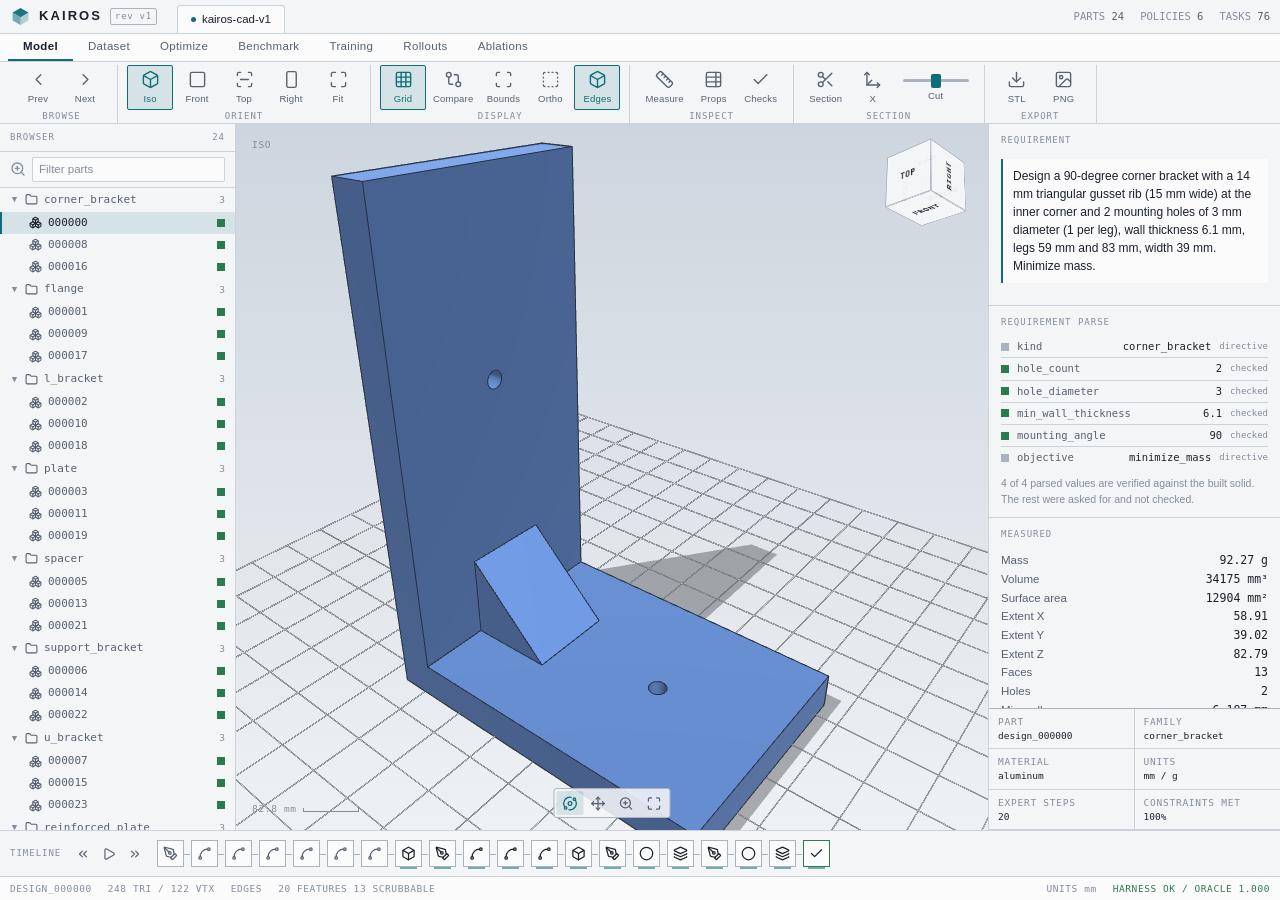
==== commit 1f7c051f: "feat(station): hold a part and compare against it Comparing two designs by flipping between them rel" ====
--- a/docs/index.html
+++ b/docs/index.html
@@ -764,6 +764,28 @@
 
 .track { cursor: pointer; }
 .track[aria-current="true"] { border-color: var(--accent); }
+
+/* The held part, pinned over the viewport. Comparing two designs by flipping
+   between them relies on memory; side by side does not. */
+.compare-pane {
+  position: absolute; right: 12px; bottom: 12px;
+  width: 268px; background: var(--chrome);
+  border: 1px solid var(--rule-strong);
+}
+.compare-head {
+  display: flex; align-items: center; gap: 8px;
+  padding: 4px 6px 4px 9px; border-bottom: 1px solid var(--rule);
+  font-family: var(--mono); font-size: 10px; color: var(--ink-muted);
+}
+.compare-head button {
+  margin-left: auto; background: none; border: 0; cursor: pointer;
+  color: var(--ink-faint); font-size: 15px; line-height: 1; padding: 0 3px;
+}
+.compare-head button:hover { color: var(--ink); }
+.compare-pane canvas {
+  display: block; width: 100%; height: 176px;
+  background: linear-gradient(var(--viewport-top), var(--viewport-bottom));
+}
 
 /* Measurement readout: sits on the canvas at the midpoint of the span, the
    way a dimension is labelled on a drawing. */
@@ -1377,6 +1399,10 @@
         <button class="cmd" id="cmd-grid" aria-pressed="true" title="Ground grid">
           <svg class="icon" viewBox="0 0 24 24"><use href="#i-grid"></use></svg>Grid
         </button>
+        <button class="cmd" id="cmd-compare" aria-pressed="false"
+                title="Hold this part, then pick another to compare (C)">
+          <svg class="icon" viewBox="0 0 24 24"><use href="#i-intervals"></use></svg>Compare
+        </button>
         <button class="cmd" id="cmd-bounds" aria-pressed="false"
                 title="Bounding box (B)">
           <svg class="icon" viewBox="0 0 24 24"><use href="#i-bounds"></use></svg>Bounds
@@ -1531,6 +1557,14 @@
             aria-label="3D view of the selected part. Focus it and use the arrow keys to orbit, shift with the arrows to pan, plus and minus to zoom."></canvas>
 
     <div class="hud tl" id="hud-orientation">ISO</div>
+    <div class="compare-pane" id="compare-pane" hidden>
+      <div class="compare-head">
+        <span class="label" id="compare-name">Reference</span>
+        <span id="compare-delta"></span>
+        <button id="compare-close" aria-label="Close the comparison">&times;</button>
+      </div>
+      <canvas id="compare-canvas" aria-label="the part held for comparison"></canvas>
+    </div>
     <div class="dim" id="dim-readout" hidden></div>
 
     <div class="viewcube-wrap">
@@ -1902,6 +1936,7 @@
         <dt>M</dt><dd>measure between two points</dd>
         <dt>P</dt><dd>parallel projection</dd>
         <dt>B</dt><dd>bounding box</dd>
+        <dt>C</dt><dd>hold this part to compare against</dd>
         <dt>Tab</dt><dd>focus the viewport, then arrows orbit it</dd>
         <dt>Space</dt><dd>play the build</dd>
         <dt>, .</dt><dd>roll back / forward one feature</dd>
@@ -3592,6 +3627,7 @@
     </div>`).join('') : '<p class="empty">No constraints recorded.</p>';
 
   renderTimeline(design);
+  refreshCompare();
   writeRoute();
   el('dim-readout').hidden = true;
   if (measuring) el('status-measure').textContent = 'MEASURE: PICK A POINT';
@@ -4885,6 +4921,9 @@
     // an artifact of meshing, and drawing them buries the part in noise.
     { name: 'Wire', icon: 'i-wire', edges: true, wireframe: true },
   ];
+  el('cmd-compare').addEventListener('click', toggleCompare);
+  el('compare-close').addEventListener('click', closeCompare);
+
   const bounds = el('cmd-bounds');
   bounds.addEventListener('click', () => {
     viewer.showBounds = !viewer.showBounds;
@@ -5093,6 +5132,68 @@
   el('tl-last').addEventListener('click', () => { stopPlayback(); rollTo(null); });
 }
 
+/* ---------------------------------------------------------------- compare */
+
+let heldDesign = null;
+let compareView = null;
+
+/** Hold the current part, or drop the one being held. */
+function toggleCompare() {
+  const design = designs[selected];
+  if (!design) return;
+  if (heldDesign && heldDesign.design_id === design.design_id) {
+    closeCompare();
+    return;
+  }
+  heldDesign = design;
+  el('compare-pane').hidden = false;
+  el('cmd-compare').setAttribute('aria-pressed', 'true');
+
+  if (!compareView) {
+    try {
+      compareView = new Viewer(el('compare-canvas'));
+      compareView.setPalette(getComputedStyle(document.documentElement));
+      compareView.showGrid = false;
+      compareView.showShadow = false;
+    } catch (err) {
+      compareView = null;
+      el('compare-pane').hidden = true;
+      return;
+    }
+  }
+  if (heldDesign.mesh) compareView.load(heldDesign.mesh);
+  refreshCompare();
+}
+
+function closeCompare() {
+  heldDesign = null;
+  el('compare-pane').hidden = true;
+  el('cmd-compare').setAttribute('aria-pressed', 'false');
+}
+
+/** Label the held part and state how the current one differs. */
+function refreshCompare() {
+  if (!heldDesign) return;
+  const current = designs[selected];
+  el('compare-name').textContent = heldDesign.design_id.replace('design_', 'HELD ');
+
+  if (!current || current.design_id === heldDesign.design_id) {
+    el('compare-delta').textContent = 'pick another part';
+    return;
+  }
+  const change = (now, then) => {
+    if (!then || now === null || now === undefined) return null;
+    return ((now - then) / then) * 100;
+  };
+  const mass = change(current.mass_g, heldDesign.mass_g);
+  // Mass is the number these parts are optimised for, so it is the one worth
+  // spelling out; the rest is a click away in the inspector.
+  el('compare-delta').textContent = mass === null ? ''
+    : `${esc(current.design_id.replace('design_', ''))} is ${
+      mass > 0 ? '+' : ''}${mass.toFixed(1)}% mass`;
+  if (compareView) compareView.render();
+}
+
 /* ---------------------------------------------------------------- measure */
 
 let measuring = false;
@@ -5294,6 +5395,7 @@
       case 'm': case 'M': press('cmd-measure'); break;
       case 'p': case 'P': press('cmd-ortho'); break;
       case 'b': case 'B': press('cmd-bounds'); break;
+      case 'c': case 'C': press('cmd-compare'); break;
       case ' ': event.preventDefault(); playBuild(); break;
       case ',': stepBy(-1); break;
       case '.': stepBy(1); break;
